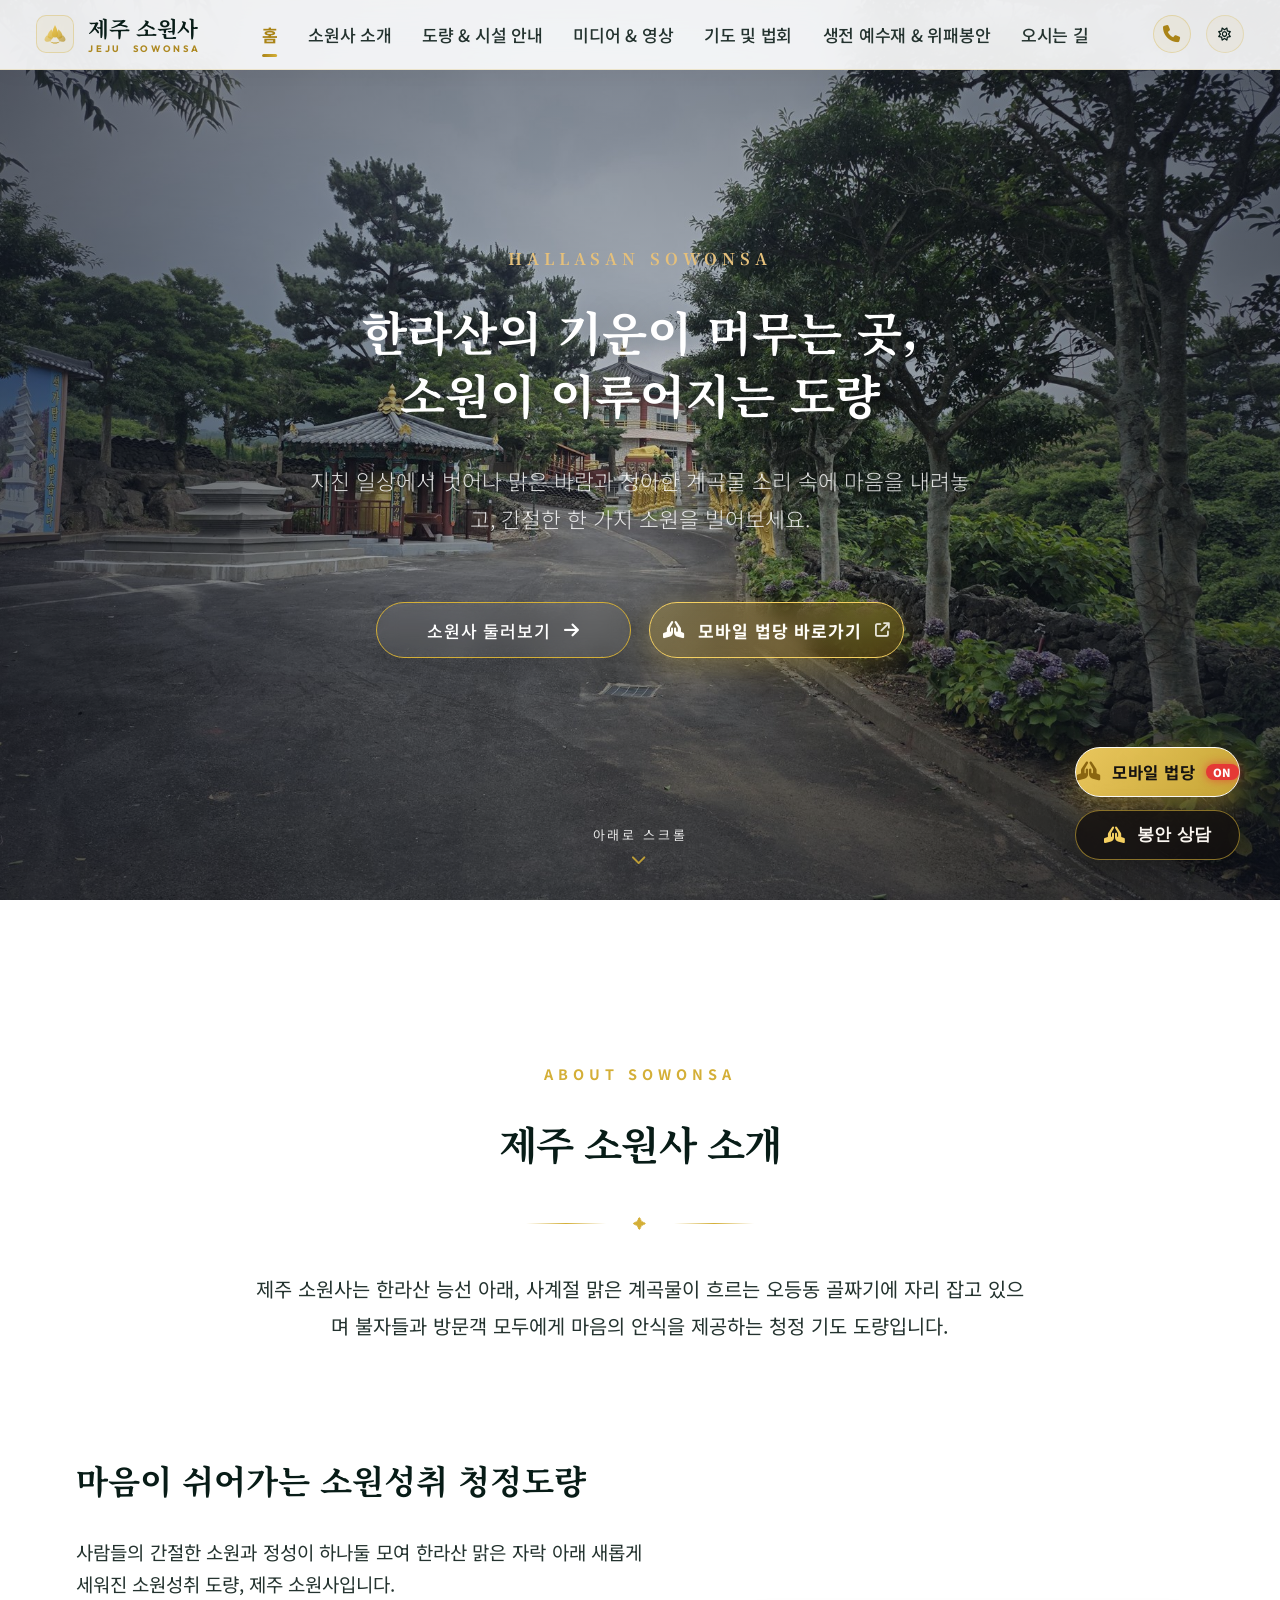
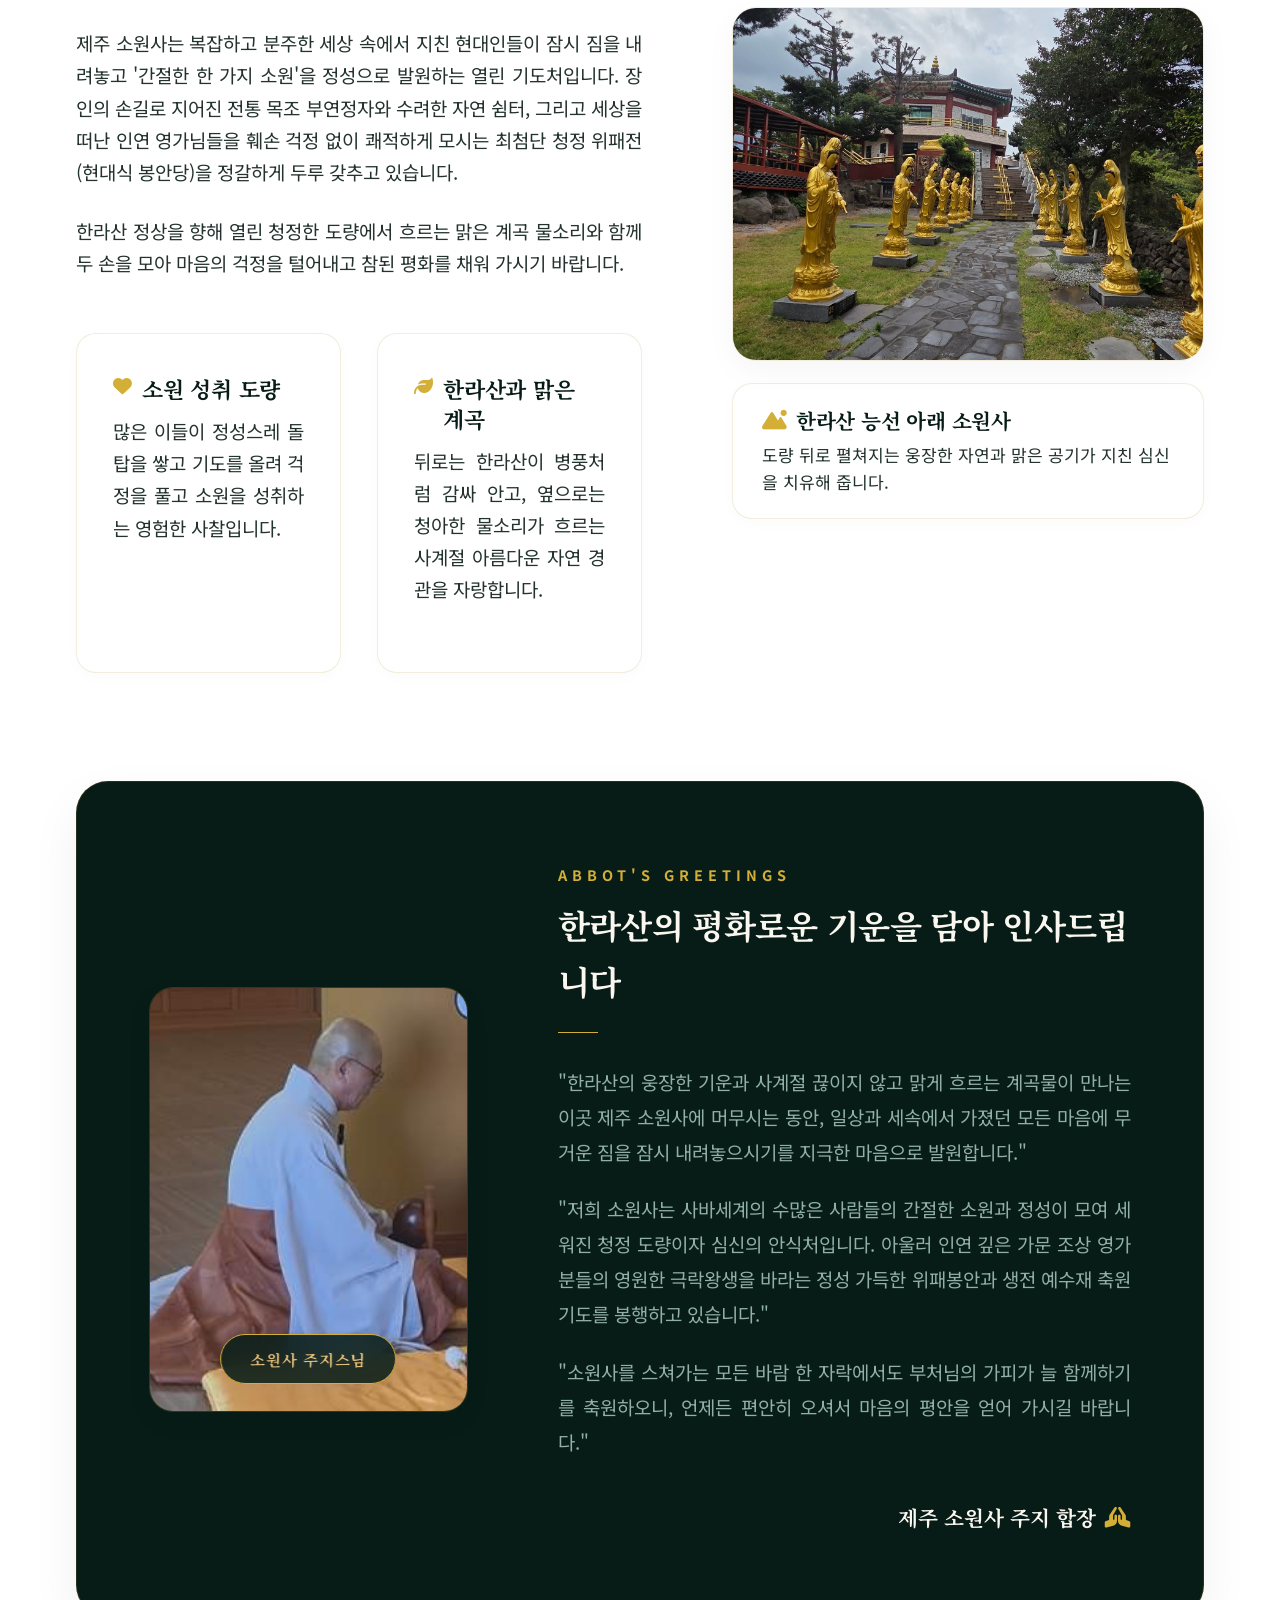
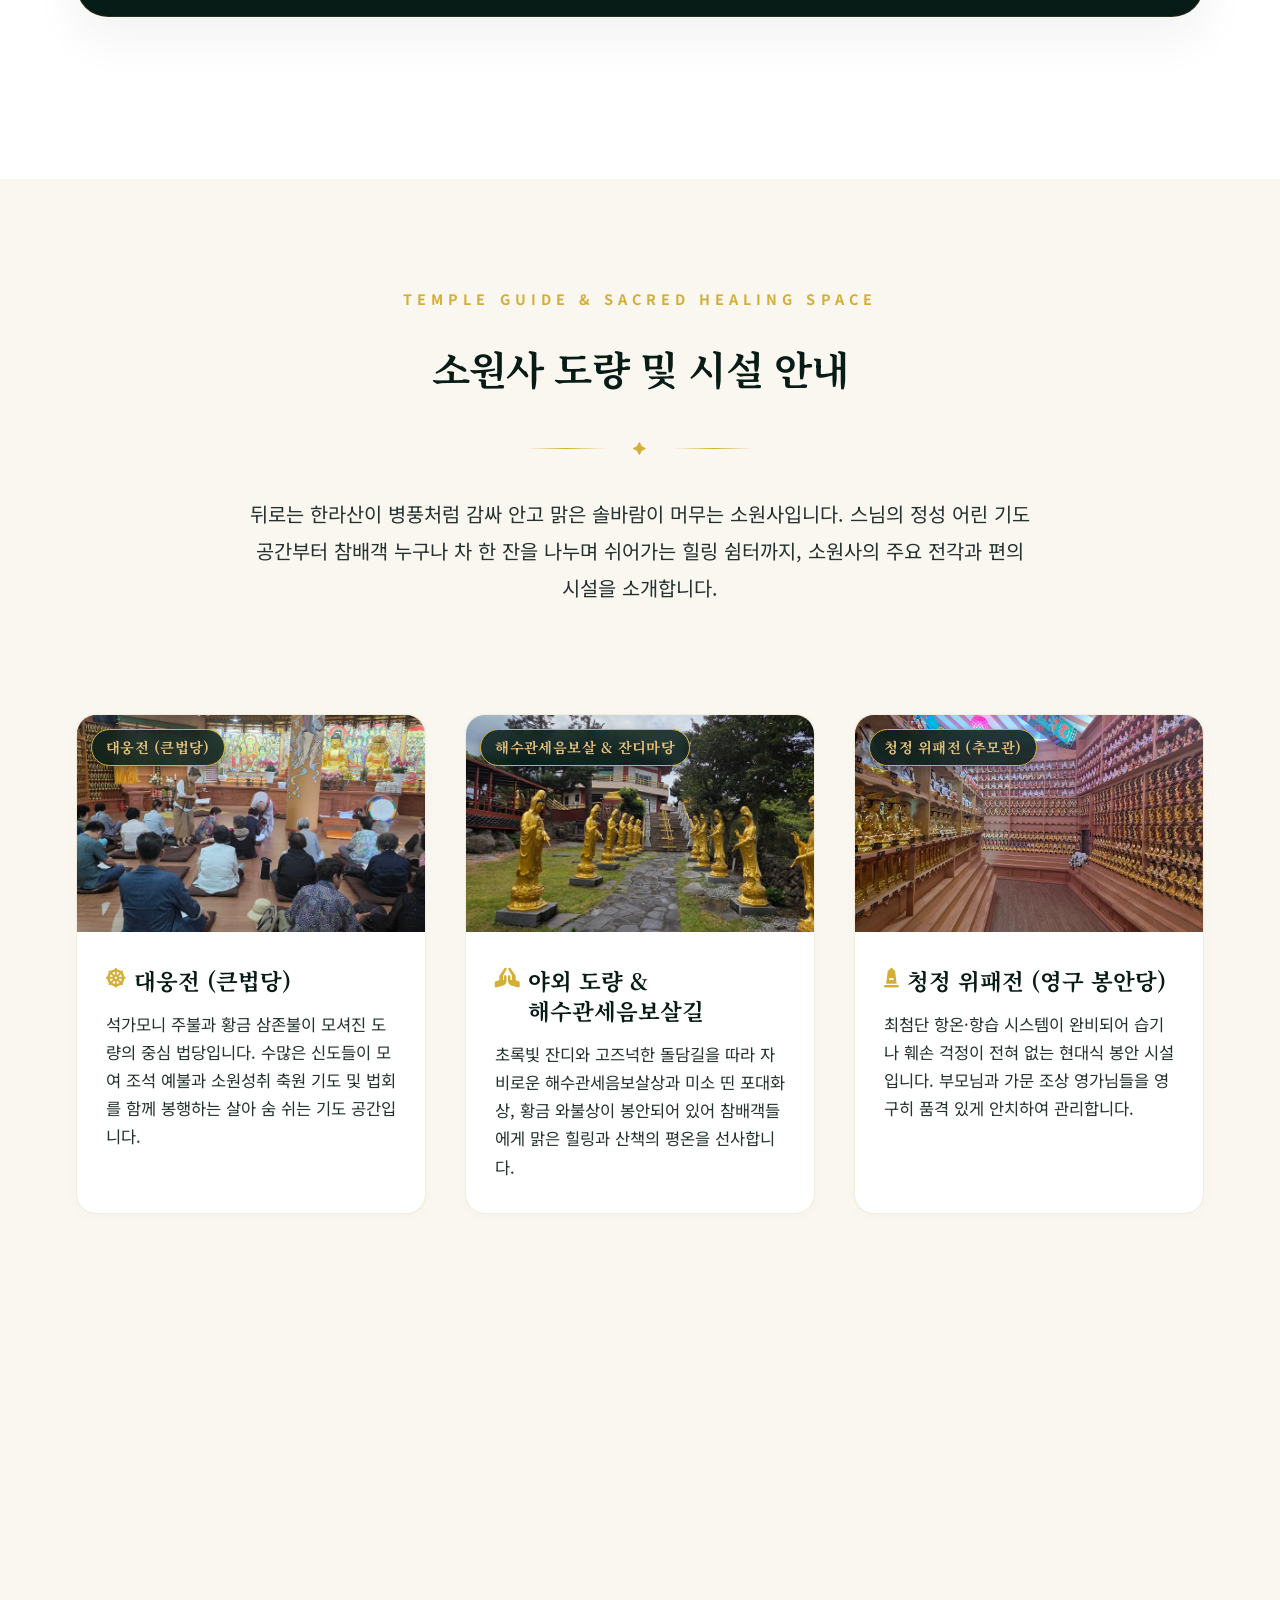
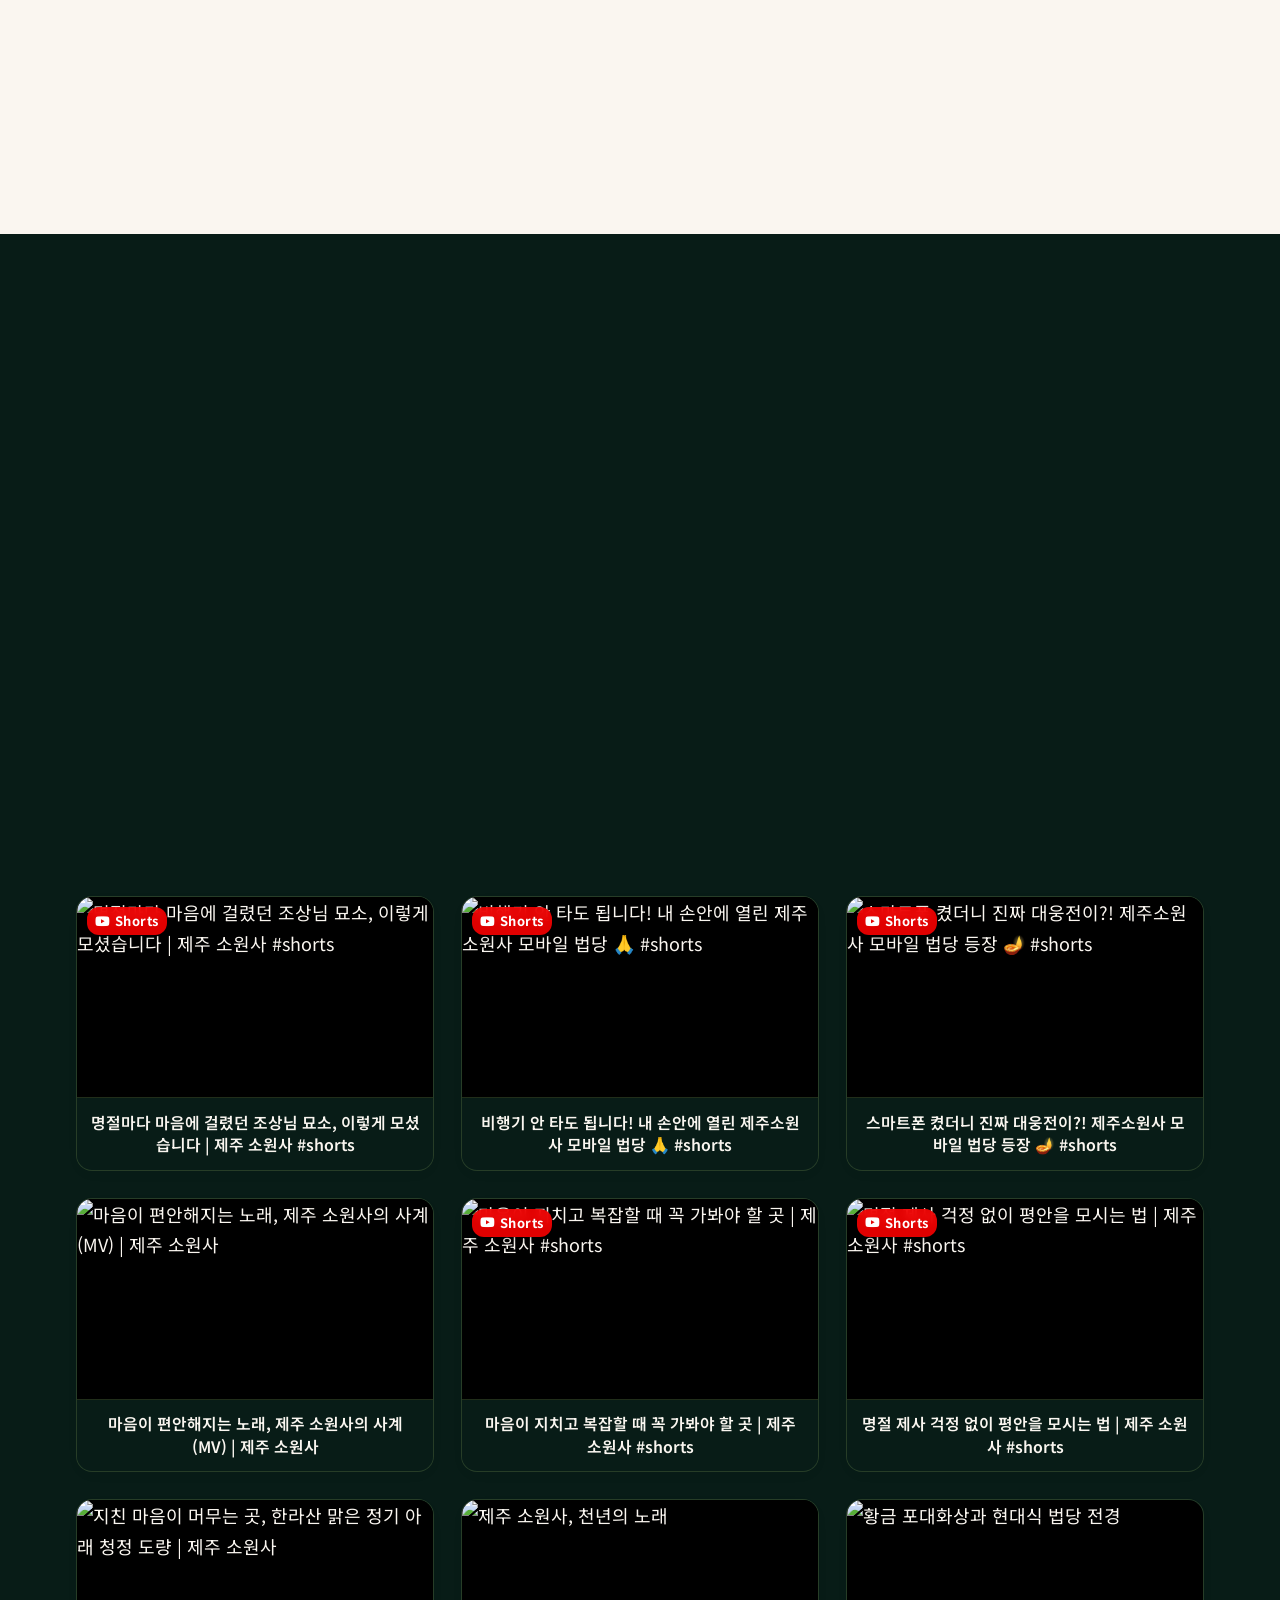
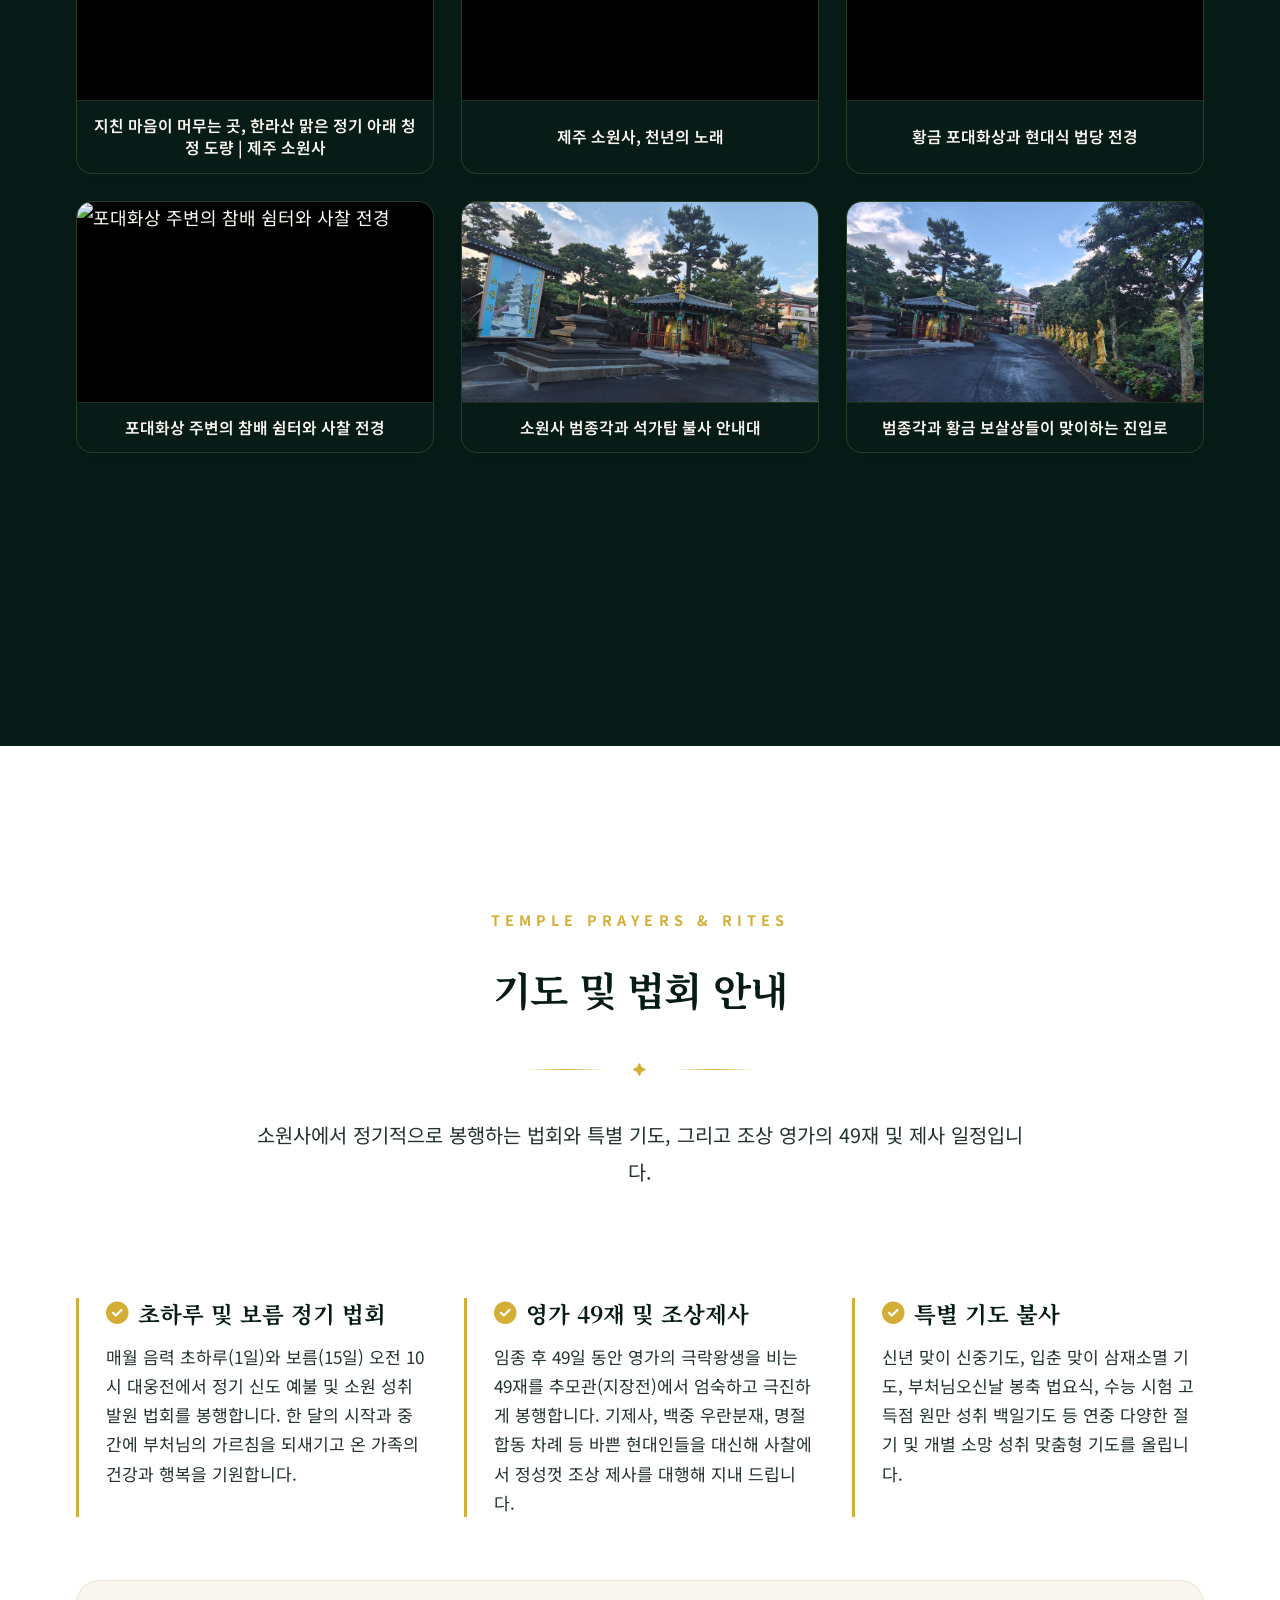
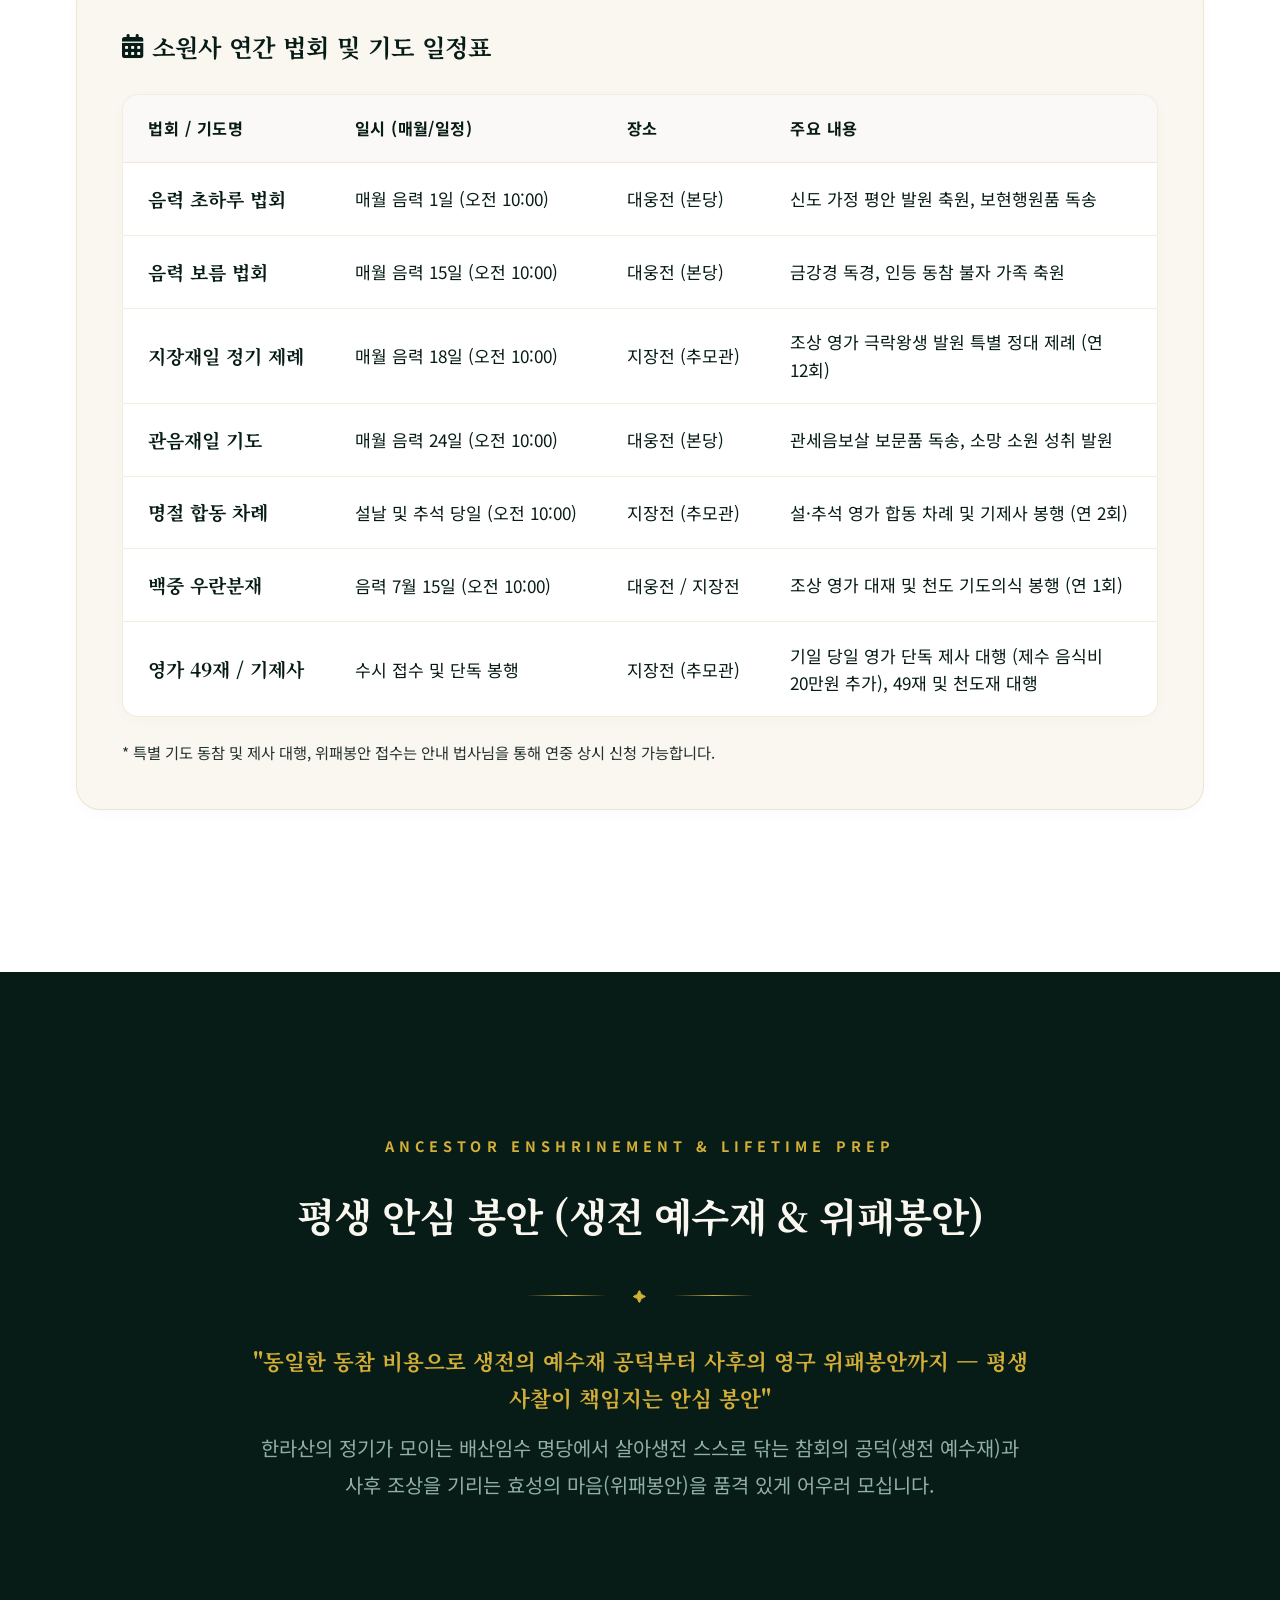
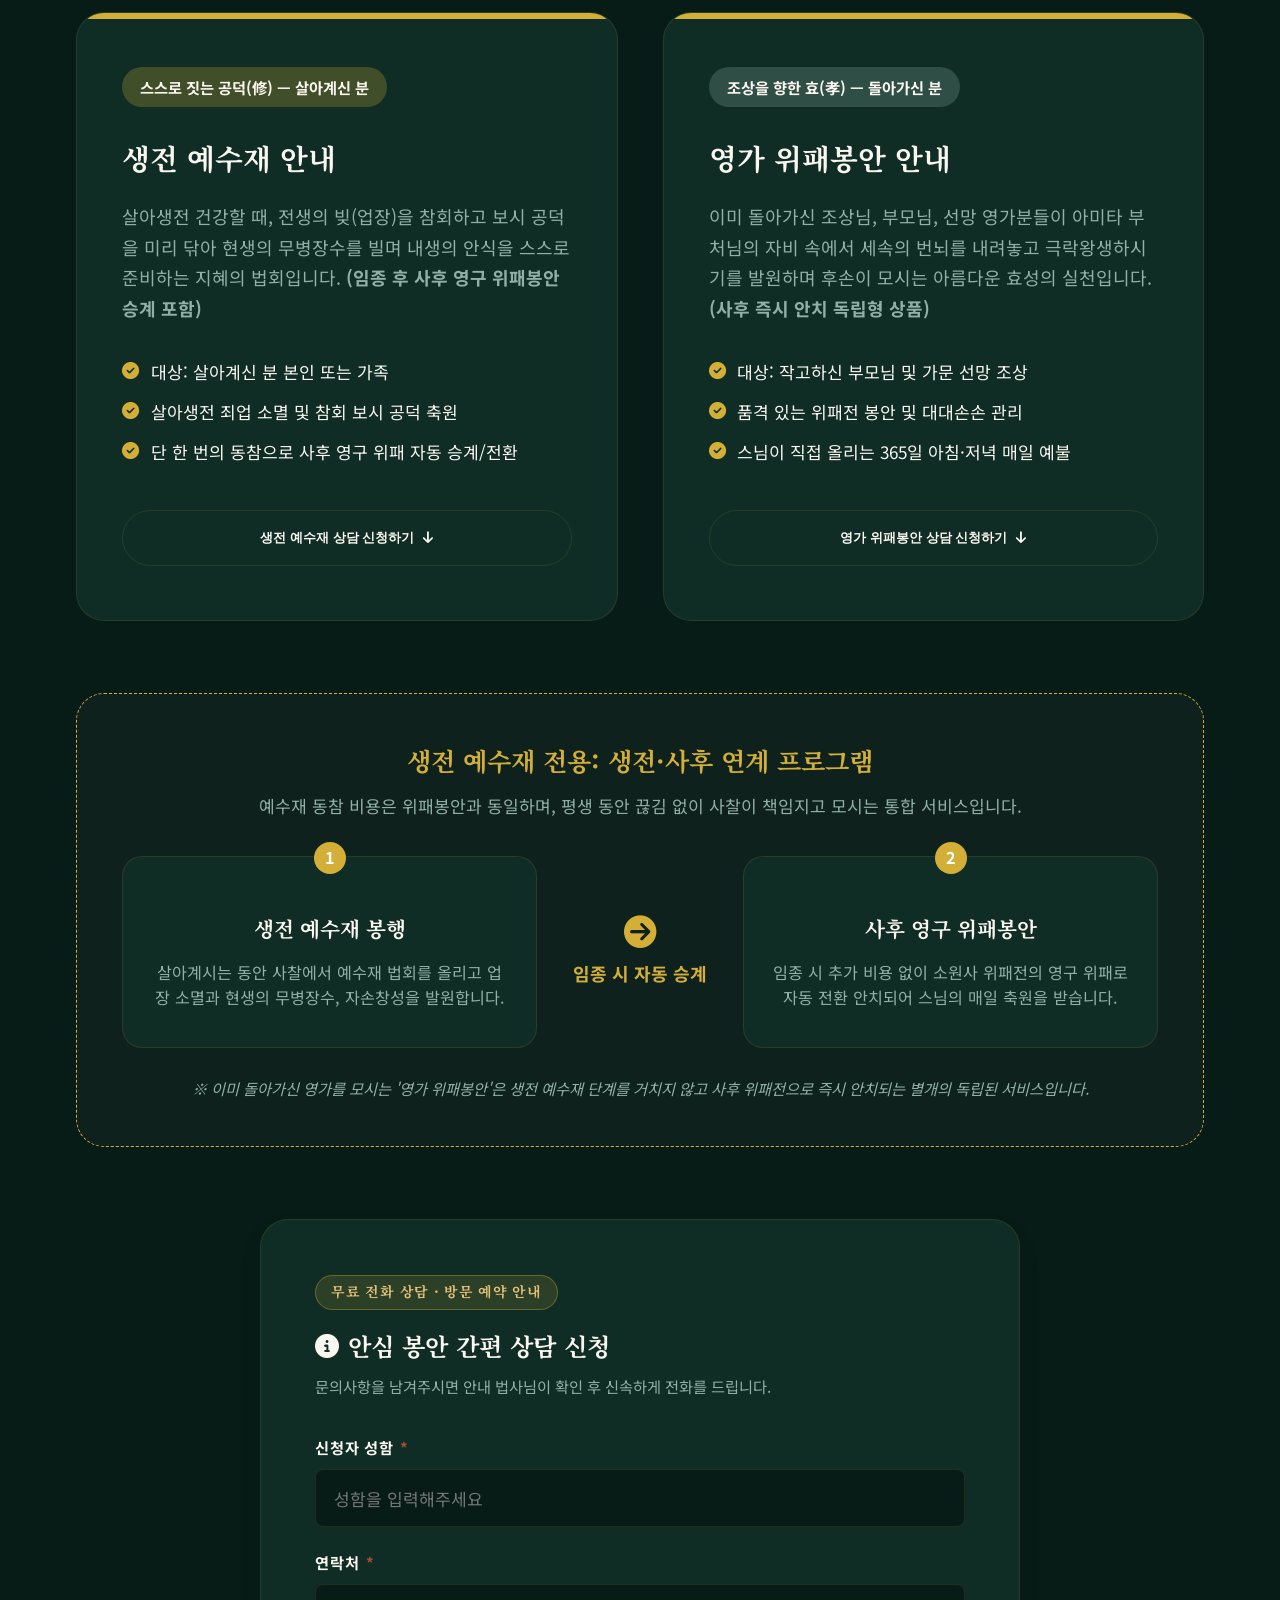
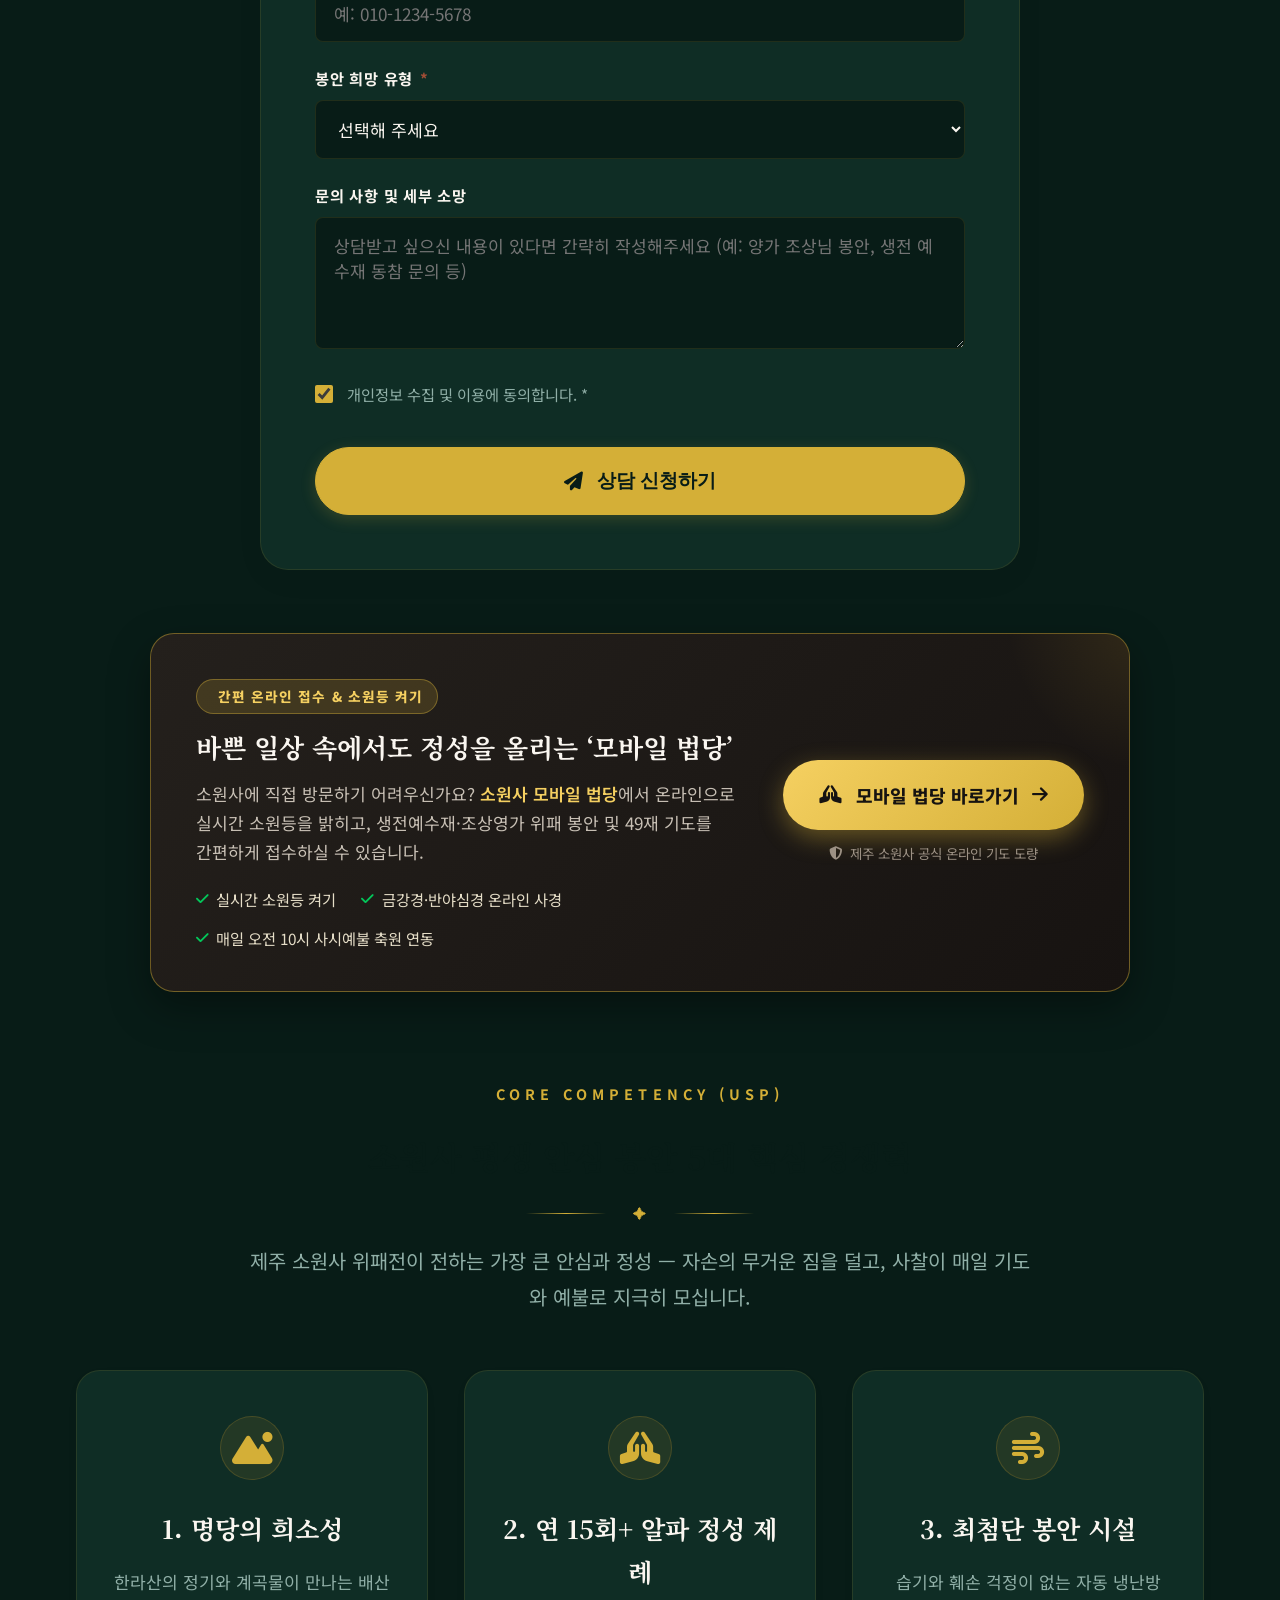
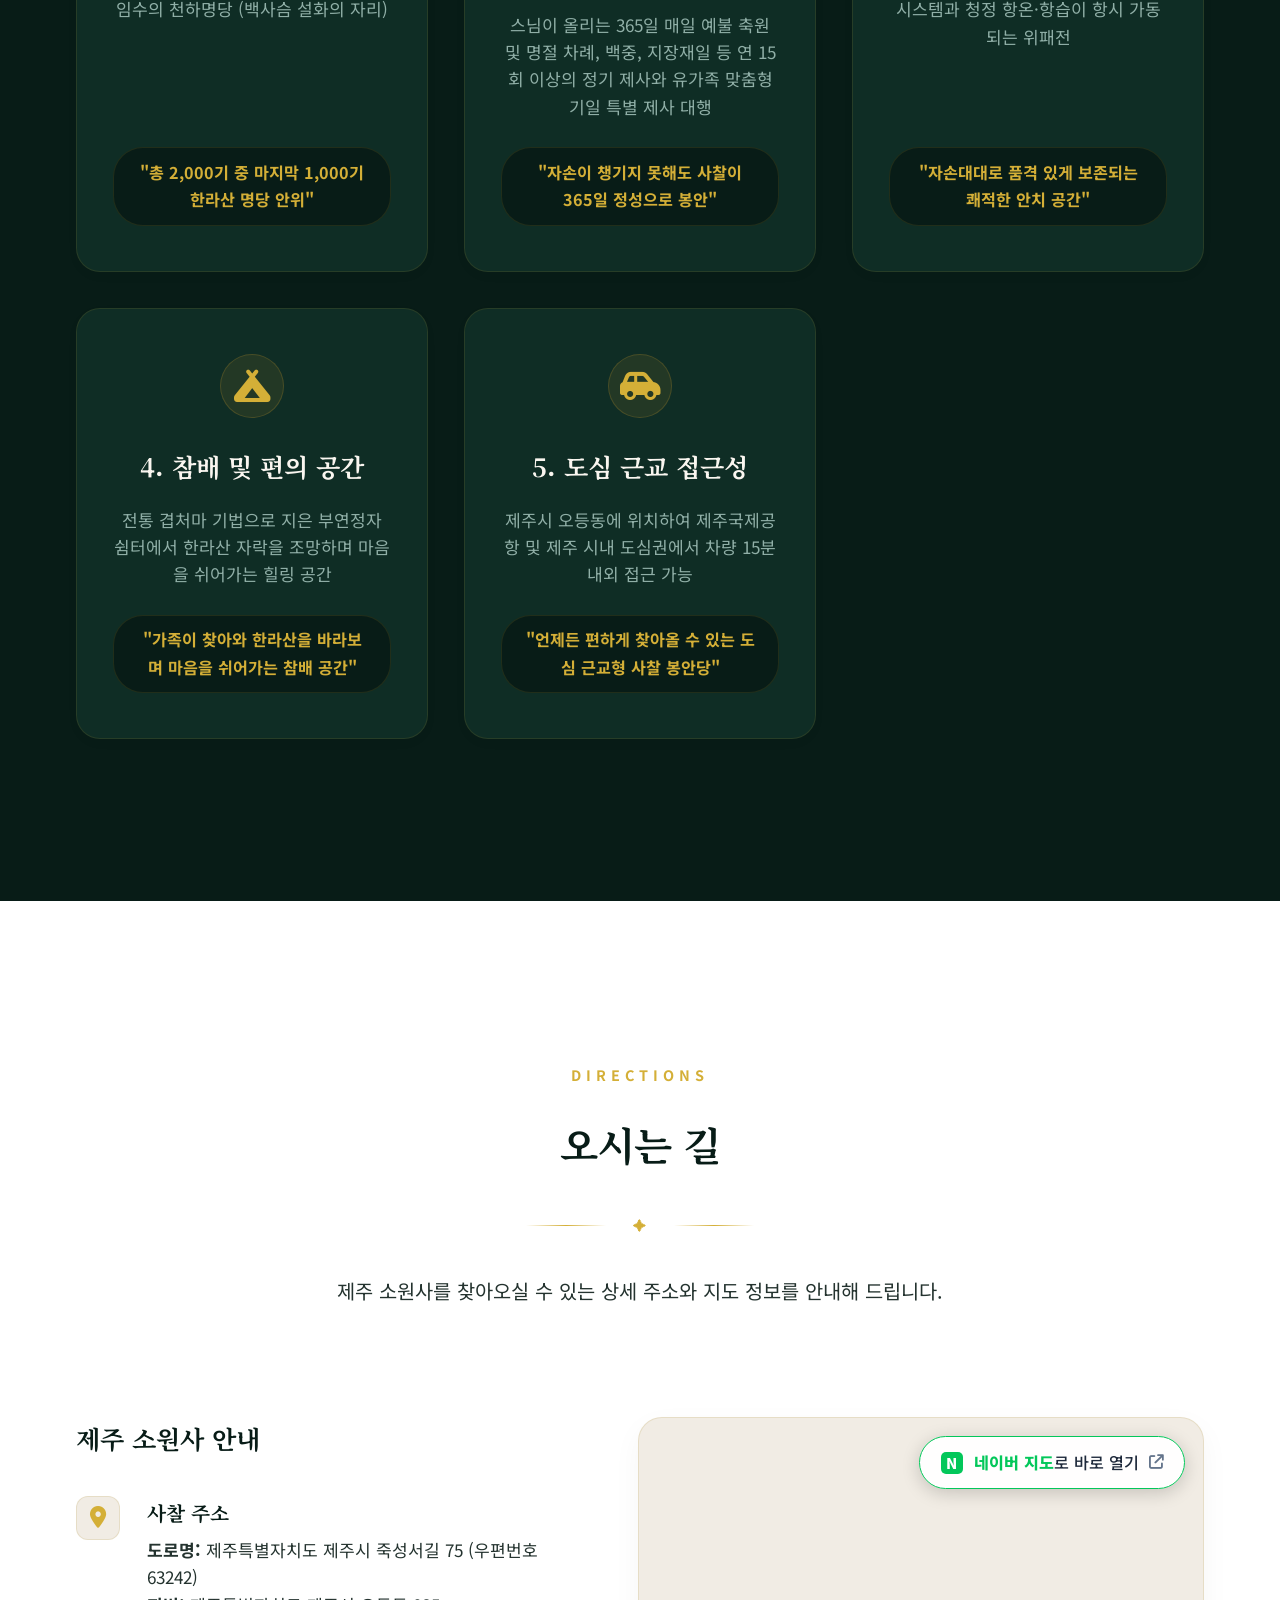
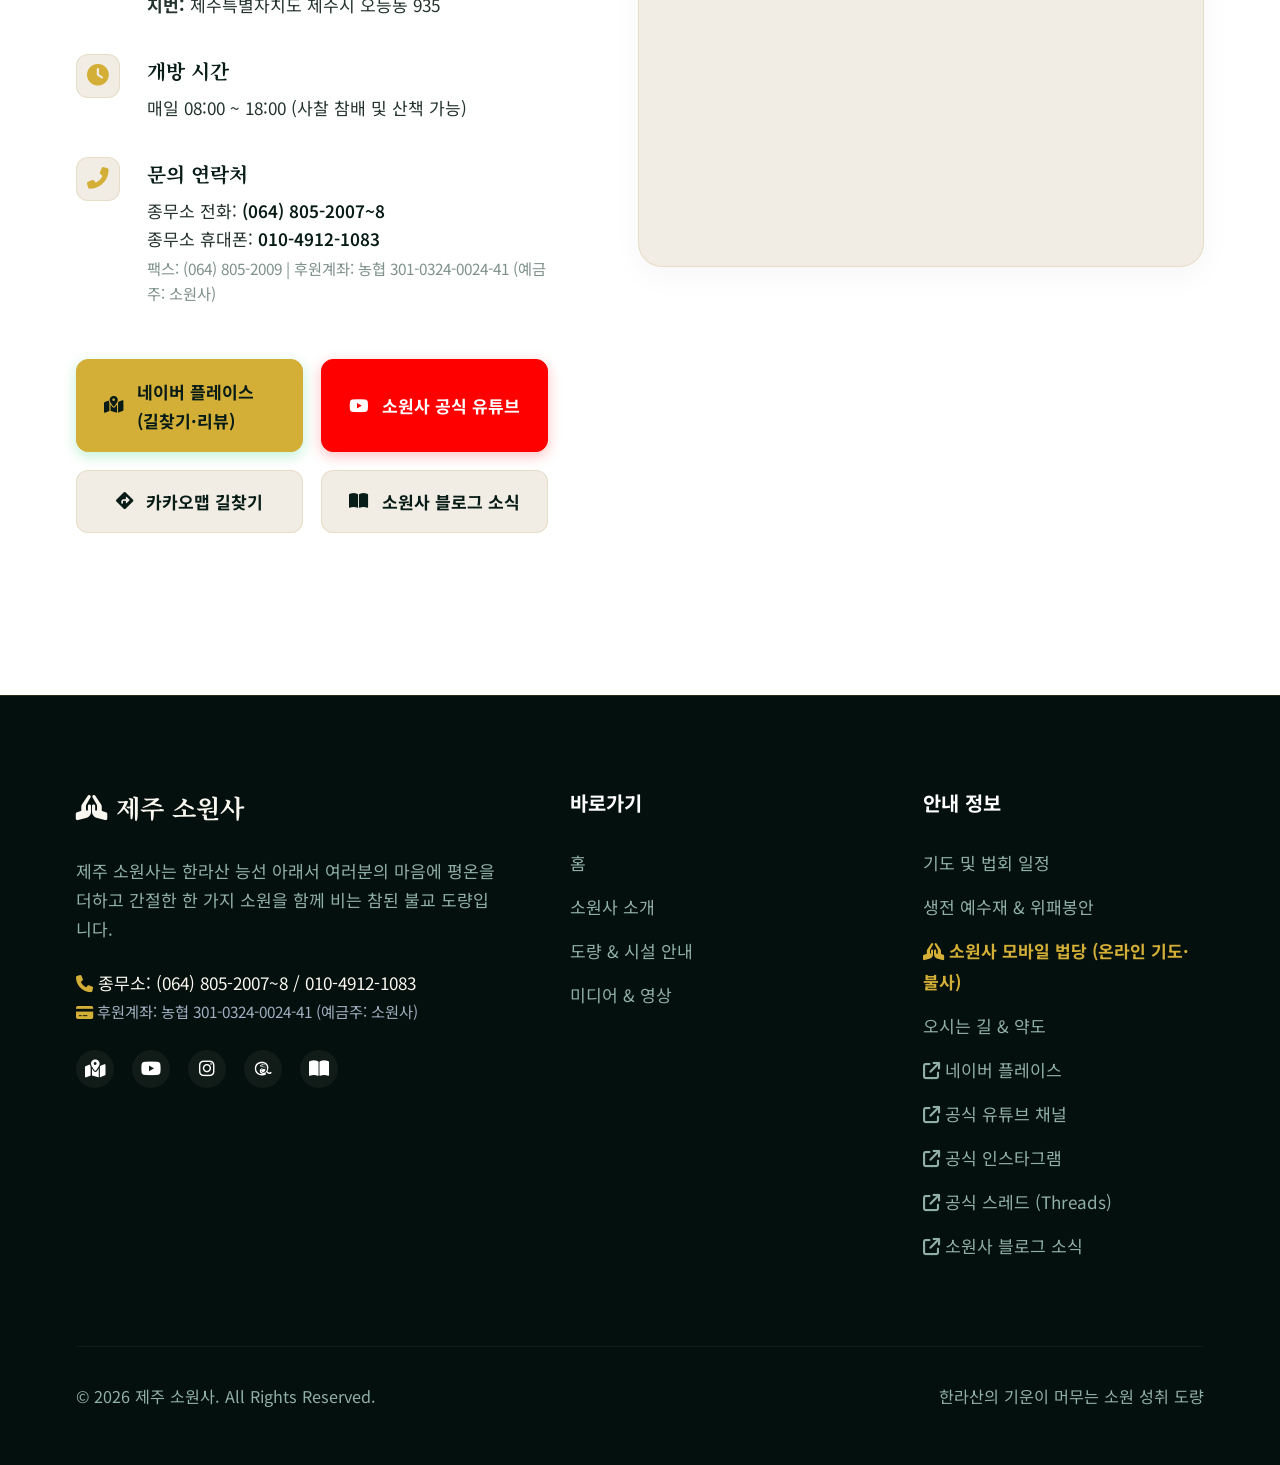
==== index.html @ 2e09a591 "Content: Place requested 3 shorts videos at the very front of the media gallery" ====
<!DOCTYPE html>
<html lang="ko" data-theme="light">
<head>
  <meta charset="UTF-8">
  <meta name="viewport" content="width=device-width, initial-scale=1.0">
  
  <!-- SEO Meta Tags -->
  <title>제주 소원사 공식홈페이지 | 한라산의 기운이 머무는 소원성취 도량</title>
  <meta name="description" content="제주특별자치도 제주시 오등동에 위치한 소원사입니다. 한라산의 기운이 머무는 아름다운 자연 속에서 한 가지 소원을 이루어 주는 영험한 기도 도량의 평온을 만나보세요.">
  <meta name="keywords" content="제주 소원사, 소원사, 제주 사찰, 제주 절, 오등동 소원사, 부연정자, 소원기도, 한라산 사찰, 제주도 절">
  <meta name="author" content="제주 소원사">
  
  <!-- Open Graph / Facebook -->
  <meta property="og:type" content="website">
  <meta property="og:url" content="https://naver.me/GTncELsO">
  <meta property="og:title" content="제주 소원사 공식홈페이지 | 한라산의 기운이 머무는 소원성취 도량">
  <meta property="og:description" content="한라산의 기운과 맑은 계곡이 만나는 곳, 제주 오등동 소원사에서 지친 마음을 쉬어가고 소원을 빌어보세요.">
  <meta property="og:image" content="https://sowonsa.vercel.app/images/og_thumbnail.jpg">

  <!-- Icons & Fonts -->
  <link rel="stylesheet" href="https://cdnjs.cloudflare.com/ajax/libs/font-awesome/6.5.1/css/all.min.css">
  <link rel="stylesheet" href="style.css?v=20261114_smooth_hero_v3">
</head>
<body>

  <!-- Header -->
  <header id="site-header">
    <div class="nav-container">
      <div class="logo">
        <a href="#home" class="brand-link" aria-label="제주 소원사 메인 홈으로 이동">
          <div class="logo-symbol">
            <svg class="lotus-svg" viewBox="0 0 40 40" fill="none" xmlns="http://www.w3.org/2000/svg" aria-hidden="true">
              <!-- Sacred Golden Lotus Emblem -->
              <path d="M20 5C20 5 15 14.5 15 21C15 23.8 17.2 26 20 26C22.8 26 25 23.8 25 21C25 14.5 20 5 20 5Z" fill="url(#goldLotusGrad)" opacity="0.95"/>
              <path d="M14 12C14 12 7.5 18.5 7.5 23C7.5 26.2 10.2 28 13.2 28C16.2 28 17.8 25.5 17.8 24C17.8 18.5 14 12 14 12Z" fill="url(#goldLotusGrad)" opacity="0.82"/>
              <path d="M26 12C26 12 32.5 18.5 32.5 23C32.5 26.2 29.8 28 26.8 28C23.8 28 22.2 25.5 22.2 24C22.2 18.5 26 12 26 12Z" fill="url(#goldLotusGrad)" opacity="0.82"/>
              <path d="M6.5 22.5C6.5 22.5 2.5 26 2.5 29C2.5 31.2 4.5 33 7.8 33C11.8 33 14.8 29.8 14.8 28C14.8 25.2 6.5 22.5 6.5 22.5Z" fill="url(#goldLotusGrad)" opacity="0.65"/>
              <path d="M33.5 22.5C33.5 22.5 37.5 26 37.5 29C37.5 31.2 35.5 33 32.2 33C28.2 33 25.2 29.8 25.2 28C25.2 25.2 33.5 22.5 33.5 22.5Z" fill="url(#goldLotusGrad)" opacity="0.65"/>
              <path d="M11.5 32C15.2 34.8 24.8 34.8 28.5 32C26.5 34.8 23.5 35.8 20 35.8C16.5 35.8 13.5 34.8 11.5 32Z" fill="url(#goldLotusGrad)"/>
              <defs>
                <linearGradient id="goldLotusGrad" x1="5" y1="5" x2="35" y2="35" gradientUnits="userSpaceOnUse">
                  <stop stop-color="#F5D061"/>
                  <stop offset="0.6" stop-color="#D4AF37"/>
                  <stop offset="1" stop-color="#AA8417"/>
                </linearGradient>
              </defs>
            </svg>
          </div>
          <div class="brand-text">
            <span class="brand-title serif">제주 소원사</span>
            <span class="brand-sub" aria-label="JEJU SOWONSA">
              <span>J</span><span>E</span><span>J</span><span>U</span>
              <span class="brand-sub-spacer"></span>
              <span>S</span><span>O</span><span>W</span><span>O</span><span>N</span><span>S</span><span>A</span>
            </span>
          </div>
        </a>
      </div>
      
      <nav class="nav-menu" id="nav-menu">
        <a href="#home" class="nav-link active">홈</a>
        <a href="#intro" class="nav-link">소원사 소개</a>
        <a href="#facilities" class="nav-link">도량 & 시설 안내</a>
        <a href="#media-gallery" class="nav-link">미디어 & 영상</a>
        <a href="#services" class="nav-link">기도 및 법회</a>
        <a href="#enshrines-yesujae" class="nav-link">생전 예수재 & 위패봉안</a>
        <a href="#location" class="nav-link">오시는 길</a>
        </nav>

      <div class="nav-actions">
        <a href="tel:064-805-2007" class="nav-phone-btn" title="종무소 전화 상담 (064-805-2007)" aria-label="종무소 전화 상담">
          <i class="fa-solid fa-phone"></i>
        </a>
        <button class="theme-toggle-btn" id="theme-toggle" aria-label="화면 테마 전환" title="화면 테마 전환">
          <i class="fa-regular fa-sun sun-icon"></i>
          <i class="fa-regular fa-moon moon-icon"></i>
        </button>
        <button class="mobile-menu-btn" id="mobile-menu-toggle" aria-label="메뉴 열기">
          <i class="fas fa-bars"></i>
        </button>
      </div>
    </div>
  </header>

  <!-- Hero Section -->
  <section class="hero" id="home">
    <div class="hero-slider" id="hero-slider"></div>
    <div class="hero-overlay"></div>
    <div class="hero-content">
      <span class="hero-badge serif">Hallasan Sowonsa</span>
      <h1 class="hero-title serif">한라산의 기운이 머무는 곳,<br>소원이 이루어지는 도량</h1>
      <p class="hero-desc">지친 일상에서 벗어나 맑은 바람과 청아한 계곡물 소리 속에 마음을 내려놓고, 간절한 한 가지 소원을 빌어보세요.</p>
      <div class="hero-cta-group">
        <a href="#intro" class="hero-cta">소원사 둘러보기 <i class="fas fa-arrow-right"></i></a>
        <a href="https://sowonpray.vercel.app/" target="_blank" rel="noopener noreferrer" class="hero-cta hero-cta-mobile-temple" title="온라인 소원등 켜기 · 사경 · 불사 신청 (새 창 열림)"><i class="fa-solid fa-hands-praying"></i> 모바일 법당 바로가기 <i class="fa-solid fa-arrow-up-right-from-square" style="font-size: 0.8rem; opacity: 0.85;"></i></a>
      </div>
    </div>
    <div class="scroll-indicator">
      <span>아래로 스크롤</span>
      <i class="fa-solid fa-chevron-down scroll-arrow"></i>
    </div>
  </section>

  <!-- Introduction Section -->
  <section class="intro section-light" id="intro">
    <div class="section-container">
      <div class="section-header reveal">
        <span class="section-subtitle">About Sowonsa</span>
        <h2 class="section-title serif">제주 소원사 소개</h2>
        <div class="divider">
          <div class="divider-line"></div>
          <div class="divider-leaf"><i class="fa-solid fa-dharmachakra"></i></div>
          <div class="divider-line"></div>
        </div>
        <p>제주 소원사는 한라산 능선 아래, 사계절 맑은 계곡물이 흐르는 오등동 골짜기에 자리 잡고 있으며 불자들과 방문객 모두에게 마음의 안식을 제공하는 청정 기도 도량입니다.</p>
      </div>

      <div class="intro-grid">
        <div class="intro-content reveal">
          <h3 class="serif">마음이 쉬어가는 소원성취 청정도량</h3>
          <p>
            사람들의 간절한 소원과 정성이 하나둘 모여 한라산 맑은 자락 아래 새롭게 세워진 소원성취 도량, 제주 소원사입니다.
          </p>
          <p>
            제주 소원사는 복잡하고 분주한 세상 속에서 지친 현대인들이 잠시 짐을 내려놓고 '간절한 한 가지 소원'을 정성으로 발원하는 열린 기도처입니다. 장인의 손길로 지어진 전통 목조 부연정자와 수려한 자연 쉼터, 그리고 세상을 떠난 인연 영가님들을 훼손 걱정 없이 쾌적하게 모시는 최첨단 청정 위패전(현대식 봉안당)을 정갈하게 두루 갖추고 있습니다.
          </p>
          <p>
            한라산 정상을 향해 열린 청정한 도량에서 흐르는 맑은 계곡 물소리와 함께 두 손을 모아 마음의 걱정을 털어내고 참된 평화를 채워 가시기 바랍니다.
          </p>
          
          <div class="intro-highlights">
            <div class="highlight-card">
              <div class="highlight-title-row">
                <span class="highlight-icon"><i class="fa-solid fa-heart"></i></span>
                <h4 class="highlight-title serif">소원 성취 도량</h4>
              </div>
              <p class="highlight-desc">많은 이들이 정성스레 돌탑을 쌓고 기도를 올려 걱정을 풀고 소원을 성취하는 영험한 사찰입니다.</p>
            </div>
            <div class="highlight-card">
              <div class="highlight-title-row">
                <span class="highlight-icon"><i class="fa-solid fa-leaf"></i></span>
                <h4 class="highlight-title serif">한라산과 맑은 계곡</h4>
              </div>
              <p class="highlight-desc">뒤로는 한라산이 병풍처럼 감싸 안고, 옆으로는 청아한 물소리가 흐르는 사계절 아름다운 자연 경관을 자랑합니다.</p>
            </div>
          </div>
        </div>

        <div class="intro-image-wrapper reveal">
          <div class="intro-image-container">
            <img src="./images/sowonsa_golden_buddha_path.jpg" alt="소원사 해수관세음보살길과 도량 전경" class="intro-image">
          </div>
          <div class="intro-image-caption">
            <h4 class="intro-caption-title serif"><i class="fa-solid fa-mountain-sun"></i> 한라산 능선 아래 소원사</h4>
            <p class="intro-caption-text">도량 뒤로 펼쳐지는 웅장한 자연과 맑은 공기가 지친 심신을 치유해 줍니다.</p>
          </div>
        </div>
      </div>

      <!-- Abbot's Greeting (주지스님 인사말) -->
      <div class="abbot-greeting reveal">
        <div class="abbot-grid">
          <div class="abbot-photo-container">
            <img src="./images/sowonsa_abbot_prayer.jpg" alt="소원사 주지스님 기도 정진 모습" class="abbot-photo">
            <div class="abbot-badge serif">소원사 주지스님</div>
          </div>
          <div class="abbot-content">
            <span class="section-subtitle abbot-subtitle">Abbot's Greetings</span>
            <h3 class="serif abbot-title">한라산의 평화로운 기운을 담아 인사드립니다</h3>
            <div class="abbot-divider"></div>
            <p>
              "한라산의 웅장한 기운과 사계절 끊이지 않고 맑게 흐르는 계곡물이 만나는 이곳 제주 소원사에 머무시는 동안, 일상과 세속에서 가졌던 모든 마음에 무거운 짐을 잠시 내려놓으시기를 지극한 마음으로 발원합니다."
            </p>
            <p>
              "저희 소원사는 사바세계의 수많은 사람들의 간절한 소원과 정성이 모여 세워진 청정 도량이자 심신의 안식처입니다. 아울러 인연 깊은 가문 조상 영가분들의 영원한 극락왕생을 바라는 정성 가득한 위패봉안과 생전 예수재 축원 기도를 봉행하고 있습니다."
            </p>
            <p>
              "소원사를 스쳐가는 모든 바람 한 자락에서도 부처님의 가피가 늘 함께하기를 축원하오니, 언제든 편안히 오셔서 마음의 평안을 얻어 가시길 바랍니다."
            </p>
            <div class="abbot-signature serif">
              제주 소원사 주지 합장 <i class="fa-solid fa-hands-praying"></i>
            </div>
          </div>
        </div>
      </div>
    </div>
  </section>

  <!-- 1. Temple Facilities Section (도량 및 주요 시설 안내) -->
  <section class="facilities-section section-light" id="facilities">
    <div class="section-container">
      <div class="section-header reveal">
        <span class="section-subtitle">Temple Guide & Sacred Healing Space</span>
        <h2 class="section-title serif">소원사 도량 및 시설 안내</h2>
        <div class="divider">
          <div class="divider-line"></div>
          <div class="divider-leaf"><i class="fa-solid fa-kaaba"></i></div>
          <div class="divider-line"></div>
        </div>
        <p>뒤로는 한라산이 병풍처럼 감싸 안고 맑은 솔바람이 머무는 소원사입니다. 스님의 정성 어린 기도 공간부터 참배객 누구나 차 한 잔을 나누며 쉬어가는 힐링 쉼터까지, 소원사의 주요 전각과 편의 시설을 소개합니다.</p>
      </div>

      <div class="facilities-grid">
        <!-- 시설 1: 대웅전 (큰법당) -->
        <div class="facility-card reveal">
          <div class="facility-img-wrap">
            <img src="./images/sowonsa_real_daewoongjeon.jpg" alt="소원사 대웅전 큰법당 신도 법회 및 기도 정진 전경">
            <span class="facility-badge serif">대웅전 (큰법당)</span>
          </div>
          <div class="facility-info">
            <h4 class="serif"><i class="fa-solid fa-dharmachakra"></i> 대웅전 (큰법당)</h4>
            <p>석가모니 주불과 황금 삼존불이 모셔진 도량의 중심 법당입니다. 수많은 신도들이 모여 조석 예불과 소원성취 축원 기도 및 법회를 함께 봉행하는 살아 숨 쉬는 기도 공간입니다.</p>
          </div>
        </div>

        <!-- 시설 2: 야외 도량 & 해수관세음보살길 -->
        <div class="facility-card reveal">
          <div class="facility-img-wrap">
            <img src="./images/sowonsa_golden_buddha_path.jpg" alt="소원사 해수관세음보살길과 전경">
            <span class="facility-badge serif">해수관세음보살 & 잔디마당</span>
          </div>
          <div class="facility-info">
            <h4 class="serif"><i class="fa-solid fa-hands-praying"></i> 야외 도량 & 해수관세음보살길</h4>
            <p>초록빛 잔디와 고즈넉한 돌담길을 따라 자비로운 해수관세음보살상과 미소 띤 포대화상, 황금 와불상이 봉안되어 있어 참배객들에게 맑은 힐링과 산책의 평온을 선사합니다.</p>
          </div>
        </div>

        <!-- 시설 3: 청정 위패전 (추모관) -->
        <div class="facility-card reveal">
          <div class="facility-img-wrap">
            <img src="./images/sowonsa_real_wipae_hall.jpg" alt="소원사 청정 위패전 실제 봉안 전경">
            <span class="facility-badge serif">청정 위패전 (추모관)</span>
          </div>
          <div class="facility-info">
            <h4 class="serif"><i class="fa-solid fa-monument"></i> 청정 위패전 (영구 봉안당)</h4>
            <p>최첨단 항온·항습 시스템이 완비되어 습기나 훼손 걱정이 전혀 없는 현대식 봉안 시설입니다. 부모님과 가문 조상 영가님들을 영구히 품격 있게 안치하여 관리합니다.</p>
          </div>
        </div>

        <!-- 시설 4: 종무소 및 다실 (상담 쉼터) -->
        <div class="facility-card reveal">
          <div class="facility-img-wrap">
            <img src="./images/sowonsa_real_outdoor_shelter.jpg" alt="소원사 야외 솔바람 쉼터 및 참배객 차담 공간">
            <span class="facility-badge serif">솔바람 야외 쉼터</span>
          </div>
          <div class="facility-info">
            <h4 class="serif"><i class="fa-solid fa-mug-hot"></i> 솔바람 야외 쉼터 & 다담 공간</h4>
            <p>초록빛 인조잔디와 시원한 차양막 아래서 소나무 바람을 맞으며 편안하게 차를 마시고 담소를 나눌 수 있는 참배객 전용 야외 힐링 쉼터입니다.</p>
          </div>
        </div>

        <!-- 시설 5: 공양간 (사찰 식당) & 대형 세미나실 -->
        <div class="facility-card reveal">
          <div class="facility-img-wrap">
            <img src="./images/sowonsa_real_gongyanggan.jpg" alt="소원사 정갈한 대형 공양간 및 신도 모임 공간">
            <span class="facility-badge serif">청정 공양간 (식당)</span>
          </div>
          <div class="facility-info">
            <h4 class="serif"><i class="fa-solid fa-bowl-rice"></i> 청정 공양간 & 신도 모임관</h4>
            <p>사찰을 찾아오신 불자님들과 방문객들이 정갈한 사찰 공양을 함께 나누고, 법회 후 따뜻한 소통과 친교를 나눌 수 있는 넓고 쾌적한 현대식 공양 공간입니다.</p>
          </div>
        </div>

        <!-- 시설 6: 범종각 & 일주문 -->
        <div class="facility-card reveal">
          <div class="facility-img-wrap">
            <img src="./images/260820-03.jpg" alt="소원사 범종각 전경">
            <span class="facility-badge serif">범종각 & 일주문</span>
          </div>
          <div class="facility-info">
            <h4 class="serif"><i class="fa-solid fa-bell"></i> 소원사 범종각 & 일주문</h4>
            <p>사찰의 입구에서 장엄함을 더하는 황금빛 범종각입니다. 은은하게 울려 퍼지는 맑은 종소리가 사바세계의 모든 고통을 씻어내고 온 누리에 부처님의 자비를 전합니다.</p>
          </div>
        </div>
      </div>
    </div>
  </section>

  <!-- 2. Media & Video Section (유튜브 쇼츠, MV, 영상) -->
  <section class="gallery-section section-dark" id="media-gallery">
    <div class="section-container">
      <div class="section-header reveal">
        <span class="section-subtitle">Media & Video Showcase</span>
        <h2 class="section-title serif">소원사 미디어 & 영상</h2>
        <div class="divider">
          <div class="divider-line"></div>
          <div class="divider-leaf"><i class="fa-solid fa-play"></i></div>
          <div class="divider-line"></div>
        </div>
        <p>유튜브 쇼츠, 힐링 뮤직비디오, 그리고 청정 도량의 평온한 기운을 담은 생생한 영상과 사찰 소식을 만나보세요.</p>
      </div>

      <div class="gallery-filters reveal">
        <button class="filter-btn active" data-filter="all">전체보기</button>
        <button class="filter-btn" data-filter="video">유튜브 영상 & 쇼츠</button>
        <button class="filter-btn" data-filter="scenery">사찰 기록 사진</button>
      </div>

      <div class="gallery-grid" id="gallery-grid">
        <!-- Rendered dynamically by app.js -->
      </div>

      <div class="gallery-loadmore reveal">
        <button class="loadmore-btn" id="load-more-btn">자료 더 보기 <i class="fas fa-plus"></i></button>
      </div>
    </div>
  </section>

  <!-- Services & Prayers Section (기도 및 법회) -->
  <section class="services section-light" id="services">
    <div class="section-container">
      <div class="section-header reveal">
        <span class="section-subtitle">Temple Prayers & Rites</span>
        <h2 class="section-title serif">기도 및 법회 안내</h2>
        <div class="divider">
          <div class="divider-line"></div>
          <div class="divider-leaf"><i class="fa-solid fa-spa"></i></div>
          <div class="divider-line"></div>
        </div>
        <p>소원사에서 정기적으로 봉행하는 법회와 특별 기도, 그리고 조상 영가의 49재 및 제사 일정입니다.</p>
      </div>

      <div class="services-grid">
        <div class="services-info reveal">
          <div class="service-item-detail">
            <h4 class="serif"><i class="fa-solid fa-circle-check"></i> 초하루 및 보름 정기 법회</h4>
            <p>매월 음력 초하루(1일)와 보름(15일) 오전 10시 대웅전에서 정기 신도 예불 및 소원 성취 발원 법회를 봉행합니다. 한 달의 시작과 중간에 부처님의 가르침을 되새기고 온 가족의 건강과 행복을 기원합니다.</p>
          </div>

          <div class="service-item-detail">
            <h4 class="serif"><i class="fa-solid fa-circle-check"></i> 영가 49재 및 조상제사</h4>
            <p>임종 후 49일 동안 영가의 극락왕생을 비는 49재를 추모관(지장전)에서 엄숙하고 극진하게 봉행합니다. 기제사, 백중 우란분재, 명절 합동 차례 등 바쁜 현대인들을 대신해 사찰에서 정성껏 조상 제사를 대행해 지내 드립니다.</p>
          </div>

          <div class="service-item-detail">
            <h4 class="serif"><i class="fa-solid fa-circle-check"></i> 특별 기도 불사</h4>
            <p>신년 맞이 신중기도, 입춘 맞이 삼재소멸 기도, 부처님오신날 봉축 법요식, 수능 시험 고득점 원만 성취 백일기도 등 연중 다양한 절기 및 개별 소망 성취 맞춤형 기도를 올립니다.</p>
          </div>
        </div>

        <div class="calendar-container reveal">
          <h4 class="serif calendar-title"><i class="fa-solid fa-calendar-days"></i> 소원사 연간 법회 및 기도 일정표</h4>
          <div class="calendar-table-wrapper">
            <table class="calendar-table">
              <thead>
                <tr>
                  <th>법회 / 기도명</th>
                  <th>일시 (매월/일정)</th>
                  <th>장소</th>
                  <th>주요 내용</th>
                </tr>
              </thead>
              <tbody>
                <tr>
                  <td data-label="법회 / 기도명"><strong>음력 초하루 법회</strong></td>
                  <td data-label="일시">매월 음력 1일 (오전 10:00)</td>
                  <td data-label="장소">대웅전 (본당)</td>
                  <td data-label="주요 내용">신도 가정 평안 발원 축원, 보현행원품 독송</td>
                </tr>
                <tr>
                  <td data-label="법회 / 기도명"><strong>음력 보름 법회</strong></td>
                  <td data-label="일시">매월 음력 15일 (오전 10:00)</td>
                  <td data-label="장소">대웅전 (본당)</td>
                  <td data-label="주요 내용">금강경 독경, 인등 동참 불자 가족 축원</td>
                </tr>
                <tr>
                  <td data-label="법회 / 기도명"><strong>지장재일 정기 제례</strong></td>
                  <td data-label="일시">매월 음력 18일 (오전 10:00)</td>
                  <td data-label="장소">지장전 (추모관)</td>
                  <td data-label="주요 내용">조상 영가 극락왕생 발원 특별 정대 제례 (연 12회)</td>
                </tr>
                <tr>
                  <td data-label="법회 / 기도명"><strong>관음재일 기도</strong></td>
                  <td data-label="일시">매월 음력 24일 (오전 10:00)</td>
                  <td data-label="장소">대웅전 (본당)</td>
                  <td data-label="주요 내용">관세음보살 보문품 독송, 소망 소원 성취 발원</td>
                </tr>
                <tr>
                  <td data-label="법회 / 기도명"><strong>명절 합동 차례</strong></td>
                  <td data-label="일시">설날 및 추석 당일 (오전 10:00)</td>
                  <td data-label="장소">지장전 (추모관)</td>
                  <td data-label="주요 내용">설·추석 영가 합동 차례 및 기제사 봉행 (연 2회)</td>
                </tr>
                <tr>
                  <td data-label="법회 / 기도명"><strong>백중 우란분재</strong></td>
                  <td data-label="일시">음력 7월 15일 (오전 10:00)</td>
                  <td data-label="장소">대웅전 / 지장전</td>
                  <td data-label="주요 내용">조상 영가 대재 및 천도 기도의식 봉행 (연 1회)</td>
                </tr>
                <tr>
                  <td data-label="법회 / 기도명"><strong>영가 49재 / 기제사</strong></td>
                  <td data-label="일시">수시 접수 및 단독 봉행</td>
                  <td data-label="장소">지장전 (추모관)</td>
                  <td data-label="주요 내용">기일 당일 영가 단독 제사 대행 (제수 음식비 20만원 추가), 49재 및 천도재 대행</td>
                </tr>
              </tbody>
            </table>
          </div>
          <p class="calendar-notice">* 특별 기도 동참 및 제사 대행, 위패봉안 접수는 안내 법사님을 통해 연중 상시 신청 가능합니다.</p>
        </div>
      </div>
    </div>
  </section>

  <!-- Enshrinement Guide Section (위패봉안 및 생전 예수재 안내) -->
  <section class="enshrines section-dark" id="enshrines-yesujae">
    <div class="section-container">
      <div class="section-header reveal">
        <span class="section-subtitle">Ancestor Enshrinement & Lifetime Prep</span>
        <h2 class="section-title serif">평생 안심 봉안 (생전 예수재 & 위패봉안)</h2>
        <div class="divider">
          <div class="divider-line"></div>
          <div class="divider-leaf"><i class="fa-solid fa-spa"></i></div>
          <div class="divider-line"></div>
        </div>
        <h4 class="serif section-lead-copy" style="font-size: 1.2rem; color: var(--color-secondary); margin-bottom: 0.75rem; font-weight: 700;">
          "동일한 동참 비용으로 생전의 예수재 공덕부터 사후의 영구 위패봉안까지 — 평생 사찰이 책임지는 안심 봉안"
        </h4>
        <p style="max-width: 800px; margin: 0 auto;">한라산의 정기가 모이는 배산임수 명당에서 살아생전 스스로 닦는 참회의 공덕(생전 예수재)과 사후 조상을 기리는 효성의 마음(위패봉안)을 품격 있게 어우러 모십니다.</p>
      </div>

      <!-- 이원화 비교 카드 영역 -->
      <div class="compare-intro-grid reveal">
        <!-- 생전 예수재 카드 -->
        <div class="compare-card type-self">
          <div>
            <span class="compare-badge self">스스로 짓는 공덕(修) — 살아계신 분</span>
            <h3 class="serif compare-card-title">생전 예수재 안내</h3>
            <p class="compare-card-desc">살아생전 건강할 때, 전생의 빚(업장)을 참회하고 보시 공덕을 미리 닦아 현생의 무병장수를 빌며 내생의 안식을 스스로 준비하는 지혜의 법회입니다. <strong>(임종 후 사후 영구 위패봉안 승계 포함)</strong></p>
            <ul class="compare-card-features">
              <li><i class="fa-solid fa-circle-check"></i> 대상: 살아계신 분 본인 또는 가족</li>
              <li><i class="fa-solid fa-circle-check"></i> 살아생전 죄업 소멸 및 참회 보시 공덕 축원</li>
              <li><i class="fa-solid fa-circle-check"></i> 단 한 번의 동참으로 사후 영구 위패 자동 승계/전환</li>
            </ul>
          </div>
          <button class="compare-card-btn" onclick="scrollToConsultForm('생전예수재')">생전 예수재 상담 신청하기 <i class="fas fa-arrow-down"></i></button>
        </div>

        <!-- 위패봉안 카드 -->
        <div class="compare-card type-ancestor">
          <div>
            <span class="compare-badge ancestor">조상을 향한 효(孝) — 돌아가신 분</span>
            <h3 class="serif compare-card-title">영가 위패봉안 안내</h3>
            <p class="compare-card-desc">이미 돌아가신 조상님, 부모님, 선망 영가분들이 아미타 부처님의 자비 속에서 세속의 번뇌를 내려놓고 극락왕생하시기를 발원하며 후손이 모시는 아름다운 효성의 실천입니다. <strong>(사후 즉시 안치 독립형 상품)</strong></p>
            <ul class="compare-card-features">
              <li><i class="fa-solid fa-circle-check"></i> 대상: 작고하신 부모님 및 가문 선망 조상</li>
              <li><i class="fa-solid fa-circle-check"></i> 품격 있는 위패전 봉안 및 대대손손 관리</li>
              <li><i class="fa-solid fa-circle-check"></i> 스님이 직접 올리는 365일 아침·저녁 매일 예불</li>
            </ul>
          </div>
          <button class="compare-card-btn" onclick="scrollToConsultForm('위패봉안')">영가 위패봉안 상담 신청하기 <i class="fas fa-arrow-down"></i></button>
        </div>
      </div>

      <!-- 생사일여 평생 안심 보장 흐름도 -->
      <div class="transition-flow-section reveal">
        <div class="flow-title-wrapper">
          <h4 class="serif">생전 예수재 전용: 생전·사후 연계 프로그램</h4>
          <p>예수재 동참 비용은 위패봉안과 동일하며, 평생 동안 끊김 없이 사찰이 책임지고 모시는 통합 서비스입니다.</p>
        </div>
        <div class="flow-grid">
          <div class="flow-step">
            <div class="flow-step-num">1</div>
            <h5 class="serif">생전 예수재 봉행</h5>
            <p>살아계시는 동안 사찰에서 예수재 법회를 올리고 업장 소멸과 현생의 무병장수, 자손창성을 발원합니다.</p>
          </div>
          <div class="flow-arrow">
            <i class="fa-solid fa-circle-arrow-right"></i>
            <span>임종 시 자동 승계</span>
          </div>
          <div class="flow-step">
            <div class="flow-step-num">2</div>
            <h5 class="serif">사후 영구 위패봉안</h5>
            <p>임종 시 추가 비용 없이 소원사 위패전의 영구 위패로 자동 전환 안치되어 스님의 매일 축원을 받습니다.</p>
          </div>
        </div>
        <p style="font-size: 0.85rem; color: var(--text-secondary); margin-top: 1.5rem; font-style: italic;">※ 이미 돌아가신 영가를 모시는 '영가 위패봉안'은 생전 예수재 단계를 거치지 않고 사후 위패전으로 즉시 안치되는 별개의 독립된 서비스입니다.</p>
      </div>

      <!-- 안심 봉안 간편 상담 신청 폼 -->
      <div class="enshrine-form-wrapper reveal">
        <div class="enshrine-form-container">
          <div class="form-header-badge serif">무료 전화 상담 · 방문 예약 안내</div>
          
          <h4 class="serif form-title"><i class="fa-solid fa-circle-info"></i> 안심 봉안 간편 상담 신청</h4>
          <p class="form-subtitle">문의사항을 남겨주시면 안내 법사님이 확인 후 신속하게 전화를 드립니다.</p>
          <form id="consultation-form" class="consultation-form-element">
            <div class="form-group">
              <label for="caller-name">신청자 성함 <span class="required">*</span></label>
              <input type="text" id="caller-name" name="callerName" placeholder="성함을 입력해주세요" required>
            </div>
            <div class="form-group">
              <label for="caller-phone">연락처 <span class="required">*</span></label>
              <input type="tel" id="caller-phone" name="callerPhone" placeholder="예: 010-1234-5678" required>
            </div>
            <div class="form-group">
              <label for="enshrine-type">봉안 희망 유형 <span class="required">*</span></label>
              <select id="enshrine-type" name="enshrineType" required>
                <option value="" disabled selected>선택해 주세요</option>
                <option value="생전예수재">생전 예수재 (평생 안심 / 승계)</option>
                <option value="위패봉안">영가 위패 봉안 (영구 안심 / 사후)</option>
                <option value="49재기도">49재 / 기제사 / 시제 대행 문의</option>
                <option value="기타문의">기타 사찰 기도 문의</option>
              </select>
            </div>
            <div class="form-group">
              <label for="message">문의 사항 및 세부 소망</label>
              <textarea id="message" name="message" placeholder="상담받고 싶으신 내용이 있다면 간략히 작성해주세요 (예: 양가 조상님 봉안, 생전 예수재 동참 문의 등)" rows="4"></textarea>
            </div>
            <div class="form-checkbox">
              <input type="checkbox" id="privacy-agree" checked required>
              <label for="privacy-agree">개인정보 수집 및 이용에 동의합니다. <span class="required">*</span></label>
            </div>
            <button type="submit" class="submit-btn">
              <i class="fa-solid fa-paper-plane"></i> 상담 신청하기
            </button>
          </form>
        
        </div>
      </div>

      
      <!-- 모바일 법당 원클릭 연동 배너 카드 -->
      <div class="mobile-temple-banner-card reveal">
        <div class="temple-banner-left">
          <div class="temple-banner-tag"><i class="fa-solid fa-sparkles"></i> 간편 온라인 접수 & 소원등 켜기</div>
          <h4 class="serif temple-banner-title">바쁜 일상 속에서도 정성을 올리는 ‘모바일 법당’</h4>
          <p class="temple-banner-desc">
            소원사에 직접 방문하기 어려우신가요? <strong>소원사 모바일 법당</strong>에서 온라인으로 실시간 소원등을 밝히고,
            생전예수재·조상영가 위패 봉안 및 49재 기도를 간편하게 접수하실 수 있습니다.
          </p>
          <div class="temple-banner-features">
            <span><i class="fa-solid fa-check"></i> 실시간 소원등 켜기</span>
            <span><i class="fa-solid fa-check"></i> 금강경·반야심경 온라인 사경</span>
            <span><i class="fa-solid fa-check"></i> 매일 오전 10시 사시예불 축원 연동</span>
          </div>
        </div>
        <div class="temple-banner-right">
          <a href="https://sowonpray.vercel.app/" target="_blank" rel="noopener noreferrer" class="temple-banner-btn">
            <i class="fa-solid fa-hands-praying"></i>
            <span>모바일 법당 바로가기</span>
            <i class="fa-solid fa-arrow-right"></i>
          </a>
          <span class="temple-banner-subtext"><i class="fa-solid fa-shield-halved"></i> 제주 소원사 공식 온라인 기도 도량</span>
        </div>
      </div>

      <!-- 5 Core Competencies (5대 핵심 경쟁력) -->
      <div class="usp-container reveal">
        <div class="section-header" style="margin-top: 5rem; margin-bottom: 3rem;">
          <span class="section-subtitle">Core Competency (USP)</span>
          <h3 class="serif" style="font-size: 1.8rem; color: var(--color-primary); text-align: center;">소원사 평생 안심 봉안 5대 핵심 경쟁력</h3>
          <div class="divider" style="margin: 1rem auto;">
            <div class="divider-line"></div>
            <div class="divider-leaf"><i class="fa-solid fa-dharmachakra"></i></div>
            <div class="divider-line"></div>
          </div>
          <p style="text-align: center; max-width: 800px; margin: 0 auto;">제주 소원사 위패전이 전하는 가장 큰 안심과 정성 — 자손의 무거운 짐을 덜고, 사찰이 매일 기도와 예불로 지극히 모십니다.</p>
        </div>
        <div class="usp-grid">
          <!-- Card 1 -->
          <div class="usp-card">
            <div class="usp-icon"><i class="fa-solid fa-mountain-sun"></i></div>
            <h4 class="serif">1. 명당의 희소성</h4>
            <p class="usp-desc">한라산의 정기와 계곡물이 만나는 배산임수의 천하명당 (백사슴 설화의 자리)</p>
            <div class="usp-point">"총 2,000기 중 마지막 1,000기 한라산 명당 안위"</div>
          </div>
          <!-- Card 2 -->
          <div class="usp-card">
            <div class="usp-icon"><i class="fa-solid fa-hands-praying"></i></div>
            <h4 class="serif">2. 연 15회+ 알파 정성 제례</h4>
            <p class="usp-desc">스님이 올리는 365일 매일 예불 축원 및 명절 차례, 백중, 지장재일 등 연 15회 이상의 정기 제사와 유가족 맞춤형 기일 특별 제사 대행</p>
            <div class="usp-point">"자손이 챙기지 못해도 사찰이 365일 정성으로 봉안"</div>
          </div>
          <!-- Card 3 -->
          <div class="usp-card">
            <div class="usp-icon"><i class="fa-solid fa-wind"></i></div>
            <h4 class="serif">3. 최첨단 봉안 시설</h4>
            <p class="usp-desc">습기와 훼손 걱정이 없는 자동 냉난방 시스템과 청정 항온·항습이 항시 가동되는 위패전</p>
            <div class="usp-point">"자손대대로 품격 있게 보존되는 쾌적한 안치 공간"</div>
          </div>
          <!-- Card 4 -->
          <div class="usp-card">
            <div class="usp-icon"><i class="fa-solid fa-campground"></i></div>
            <h4 class="serif">4. 참배 및 편의 공간</h4>
            <p class="usp-desc">전통 겹처마 기법으로 지은 부연정자 쉼터에서 한라산 자락을 조망하며 마음을 쉬어가는 힐링 공간</p>
            <div class="usp-point">"가족이 찾아와 한라산을 바라보며 마음을 쉬어가는 참배 공간"</div>
          </div>
          <!-- Card 5 -->
          <div class="usp-card">
            <div class="usp-icon"><i class="fa-solid fa-car-side"></i></div>
            <h4 class="serif">5. 도심 근교 접근성</h4>
            <p class="usp-desc">제주시 오등동에 위치하여 제주국제공항 및 제주 시내 도심권에서 차량 15분 내외 접근 가능</p>
            <div class="usp-point">"언제든 편하게 찾아올 수 있는 도심 근교형 사찰 봉안당"</div>
          </div>
        </div>
      </div>
    </div>
  </section>

  <!-- Location Section -->
  <section class="location section-light" id="location">
    <div class="section-container">
      <div class="section-header reveal">
        <span class="section-subtitle">Directions</span>
        <h2 class="section-title serif">오시는 길</h2>
        <div class="divider">
          <div class="divider-line"></div>
          <div class="divider-leaf"><i class="fa-solid fa-map-location-dot"></i></div>
          <div class="divider-line"></div>
        </div>
        <p>제주 소원사를 찾아오실 수 있는 상세 주소와 지도 정보를 안내해 드립니다.</p>
      </div>

      <div class="location-grid">
        <div class="location-info reveal">
          <h4 class="serif">제주 소원사 안내</h4>
          
          <div class="info-list">
            <div class="info-item">
              <div class="info-icon"><i class="fas fa-map-marker-alt"></i></div>
              <div class="info-detail">
                <h5>사찰 주소</h5>
                <p><strong>도로명:</strong> 제주특별자치도 제주시 죽성서길 75 (우편번호 63242)</p>
                <p><strong>지번:</strong> 제주특별자치도 제주시 오등동 935</p>
              </div>
            </div>
            
            <div class="info-item">
              <div class="info-icon"><i class="fas fa-clock"></i></div>
              <div class="info-detail">
                <h5>개방 시간</h5>
                <p>매일 08:00 ~ 18:00 (사찰 참배 및 산책 가능)</p>
              </div>
            </div>

            <div class="info-item">
              <div class="info-icon"><i class="fas fa-phone-alt"></i></div>
              <div class="info-detail">
                <h5>문의 연락처</h5>
                <p>종무소 전화: <a href="tel:064-805-2007" class="phone-link">(064) 805-2007~8</a></p>
                <p>종무소 휴대폰: <a href="tel:010-4912-1083" class="phone-link">010-4912-1083</a></p>
                <p class="secondary-info">팩스: (064) 805-2009 | 후원계좌: 농협 301-0324-0024-41 (예금주: 소원사)</p>
              </div>
            </div>
          </div>

          <div class="location-actions">
            <a href="https://naver.me/GTncELsO" target="_blank" class="action-btn primary naver-btn">
              <i class="fas fa-map-location-dot"></i> 네이버 플레이스 (길찾기·리뷰)
            </a>
            <a href="https://www.youtube.com/@jejusowonsa" target="_blank" class="action-btn youtube-btn">
              <i class="fab fa-youtube"></i> 소원사 공식 유튜브
            </a>
            <a href="https://map.kakao.com/link/search/%EC%86%8C%EC%9B%90%EC%82%AC%20%EC%A0%9C%EC%A3%BC%EC%8B%9C%20%EC%A3%BD%EC%84%B1%EC%84%9C%EA%B8%B8%2075" target="_blank" class="action-btn secondary kakao-btn">
              <i class="fa-solid fa-diamond-turn-right"></i> 카카오맵 길찾기
            </a>
            <a href="https://blog.naver.com/PostList.naver?blogId=csjeju&from=postList&categoryNo=40" target="_blank" class="action-btn secondary">
              <i class="fa-solid fa-book-open"></i> 소원사 블로그 소식
            </a>
          </div>
        </div>

        <div class="map-container reveal">
          <iframe 
            src="https://maps.google.com/maps?q=%EC%A0%9C%EC%A3%BC%ED%8A%B9%EB%B3%84%EC%9E%90%EC%B9%98%EB%8F%84%20%EC%A0%9C%EC%A3%BC%EC%8B%9C%20%EC%A3%BD%EC%84%B1%EC%84%9C%EA%B8%B8%2075&t=&z=16&ie=UTF8&iwloc=&output=embed" 
            width="100%" 
            height="100%" 
            style="border:0; width:100%; height:100%; min-height: 450px;" 
            allowfullscreen="" 
            loading="lazy">
          </iframe>
          <div class="map-naver-badge">
            <a href="https://naver.me/GTncELsO" target="_blank" class="map-naver-link" title="네이버 지도에서 소원사 크게 보기">
              <span class="naver-icon-sq">N</span>
              <span class="naver-badge-text"><strong>네이버 지도</strong>로 바로 열기</span>
              <i class="fa-solid fa-arrow-up-right-from-square"></i>
            </a>
          </div>
        </div>
      </div>
    </div>
  </section>

  <!-- Lightbox Modal -->
  <div class="lightbox" id="lightbox">
    <button class="lightbox-close" id="lightbox-close" aria-label="닫기"><i class="fas fa-times"></i></button>
    <button class="lightbox-nav lightbox-prev" id="lightbox-prev" aria-label="이전"><i class="fas fa-chevron-left"></i></button>
    <div class="lightbox-content-wrapper">
      <div id="lightbox-media-container"></div>
      <div class="lightbox-caption" id="lightbox-caption"></div>
    </div>
    <button class="lightbox-nav lightbox-next" id="lightbox-next" aria-label="다음"><i class="fas fa-chevron-right"></i></button>
  </div>

  <!-- Footer -->
  <footer>
    <div class="section-container">
      <div class="footer-grid">
        <div class="footer-info">
          <h4 class="serif"><i class="fa-solid fa-hands-praying"></i> 제주 소원사</h4>
          <p>
            제주 소원사는 한라산 능선 아래서 여러분의 마음에 평온을 더하고 간절한 한 가지 소원을 함께 비는 참된 불교 도량입니다.
          </p>
          <div class="footer-contact" style="display:flex; flex-direction:column; gap:4px;">
            <div><i class="fa-solid fa-phone"></i> 종무소: <a href="tel:064-805-2007">(064) 805-2007~8</a> / <a href="tel:010-4912-1083">010-4912-1083</a></div>
            <div style="font-size:0.85rem; color:#A0AEC0;"><i class="fa-solid fa-credit-card"></i> 후원계좌: 농협 301-0324-0024-41 (예금주: 소원사)</div>
          </div>
          <div class="footer-socials">
            <a href="https://naver.me/GTncELsO" class="social-icon" target="_blank" title="네이버 플레이스"><i class="fas fa-map-location-dot"></i></a>
            <a href="https://www.youtube.com/@jejusowonsa" class="social-icon" target="_blank" title="소원사 공식 유튜브"><i class="fab fa-youtube"></i></a>
            <a href="https://www.instagram.com/jejusowonsa/" class="social-icon" target="_blank" title="소원사 공식 인스타그램"><i class="fab fa-instagram"></i></a>
            <a href="https://www.threads.net/@jejusowonsa" class="social-icon" target="_blank" title="소원사 공식 스레드" style="display:inline-flex; align-items:center; justify-content:center;">
              <svg width="18" height="18" viewBox="0 0 192 192" fill="currentColor" xmlns="http://www.w3.org/2000/svg" style="vertical-align:middle;">
                <path d="M141.537 88.9883C140.71 88.5919 139.87 88.2109 139.019 87.8451C137.537 60.5382 122.616 44.905 97.5619 44.745C97.4484 44.7443 97.3355 44.7443 97.222 44.7443C82.2364 44.7443 69.7731 51.1409 62.102 62.7807L75.881 72.2328C81.6145 63.5383 90.5707 60.5386 97.222 60.5386C97.3001 60.5386 97.3789 60.5386 97.4578 60.5393C110.669 60.6232 120.916 69.4589 122.951 84.148C116.892 82.8021 110.147 82.2046 102.825 82.3592C76.0125 82.9254 60.2705 97.0427 60.8527 117.844C61.4087 137.708 77.0121 148.601 96.671 148.601C111.968 148.601 123.635 142.062 131.066 129.288C137.472 143.149 149.261 149.601 166.758 148.601C176.756 148.029 184.811 143.344 190.283 135.031L176.504 125.579C173.284 130.469 168.966 132.887 163.636 133.192C154.551 133.712 147.781 128.536 143.518 117.797C149.721 107.502 153.221 95.8361 153.844 83.3364C154.792 64.3364 148.423 48.0031 135.434 36.1698C123.018 24.8573 105.748 18.7443 84.1136 18.7443C62.0006 18.7443 43.6846 25.4357 29.6896 38.647C15.6946 51.8584 8.69727 69.5807 8.69727 91.8139C8.69727 114.047 15.6946 131.769 29.6896 144.981C43.6846 158.192 62.0006 164.884 84.1136 164.884C100.826 164.884 116.326 160.717 130.613 152.384L122.78 138.895C110.892 145.839 98.0006 149.311 84.1136 149.311C66.558 149.311 52.0163 143.895 40.4883 133.061C28.9603 122.228 23.1963 108.478 23.1963 91.8139C23.1963 75.1498 28.9603 61.4001 40.4883 50.5668C52.0163 39.7334 66.558 34.3175 84.1136 34.3175C101.669 34.3175 115.392 39.123 125.281 48.7341C135.17 58.3453 140.061 71.0119 139.953 86.7341C139.845 102.456 135.281 115.012 126.262 124.401C120.301 130.609 112.518 134.128 102.914 134.958C89.5699 136.103 76.8527 128.734 76.558 117.401C76.2634 106.067 86.8527 97.458 103.114 97.1139C108.971 96.9898 115.114 97.5252 121.544 98.7202C121.284 105.748 119.569 111.968 116.4 117.38C112.781 123.567 106.518 126.969 97.6136 127.584C86.7386 128.341 78.4721 121.712 78.0163 108.825C77.5606 95.9388 86.9721 86.7341 102.721 86.4008C110.147 86.2443 117.38 86.9898 124.421 88.6368C124.781 87.2109 124.966 85.7341 124.972 84.2109C124.972 84.178 124.972 84.1451 124.972 84.1122C124.972 84.0793 124.972 84.0464 124.972 84.0135C124.421 72.8451 116.892 65.7341 102.421 65.6092C97.0006 65.5623 90.722 67.9254 85.722 73.1139L74.881 61.9698C82.5521 53.9698 92.518 50.1409 102.518 50.1409C102.631 50.1409 102.744 50.1409 102.857 50.1416C123.236 50.271 138.825 61.9698 140.236 84.3451C140.71 85.9076 141.147 87.4545 141.537 88.9883Z"/>
              </svg>
            </a>
            <a href="https://blog.naver.com/PostList.naver?blogId=csjeju&from=postList&categoryNo=40" class="social-icon" target="_blank" title="소원사 블로그 소식"><i class="fa-solid fa-book-open"></i></a>
          </div>
        </div>

        <div class="footer-links">
          <h5>바로가기</h5>
          <ul>
            <li><a href="#home">홈</a></li>
            <li><a href="#intro">소원사 소개</a></li>
            <li><a href="#facilities">도량 & 시설 안내</a></li>
            <li><a href="#media-gallery">미디어 & 영상</a></li>
          </ul>
        </div>

        <div class="footer-links">
          <h5>안내 정보</h5>
          <ul>
            <li><a href="#services">기도 및 법회 일정</a></li>
            <li><a href="#enshrines-yesujae">생전 예수재 & 위패봉안</a></li>
            <li><a href="https://sowonpray.vercel.app/" target="_blank" style="color: var(--color-secondary); font-weight: 700;"><i class="fa-solid fa-hands-praying"></i> 소원사 모바일 법당 (온라인 기도·불사)</a></li>
            <li><a href="#location">오시는 길 & 약도</a></li>
            <li><a href="https://naver.me/GTncELsO" target="_blank"><i class="fa-solid fa-arrow-up-right-from-square"></i> 네이버 플레이스</a></li>
            <li><a href="https://www.youtube.com/@jejusowonsa" target="_blank"><i class="fa-solid fa-arrow-up-right-from-square"></i> 공식 유튜브 채널</a></li>
            <li><a href="https://www.instagram.com/jejusowonsa/" target="_blank"><i class="fa-solid fa-arrow-up-right-from-square"></i> 공식 인스타그램</a></li>
            <li><a href="https://www.threads.net/@jejusowonsa" target="_blank"><i class="fa-solid fa-arrow-up-right-from-square"></i> 공식 스레드 (Threads)</a></li>
            <li><a href="https://blog.naver.com/PostList.naver?blogId=csjeju&from=postList&categoryNo=40" target="_blank"><i class="fa-solid fa-arrow-up-right-from-square"></i> 소원사 블로그 소식</a></li>
          </ul>
        </div>
      </div>

      <div class="footer-bottom">
        <p>&copy; 2026 제주 소원사. All Rights Reserved. </p>
        <p>한라산의 기운이 머무는 소원 성취 도량</p>
      </div>
    </div>
  </footer>

  <!-- Floating Quick Consultation Button -->
  <div class="floating-cta-group" id="floating-cta">
    <a href="https://sowonpray.vercel.app/" target="_blank" rel="noopener noreferrer" class="floating-cta-btn floating-btn-temple" title="온라인 소원등 켜기 · 사경 · 불사 신청 (새 창 열림)">
      <i class="fa-solid fa-hands-praying"></i>
      <span>모바일 법당</span>
      <span class="floating-pulse-badge">ON</span>
    </a>
    <button type="button" class="floating-cta-btn floating-btn-consult" id="open-consult-modal" title="평생 안심 봉안 전화/방문 상담 예약">
      <i class="fa-solid fa-hands-praying"></i>
      <span>봉안 상담</span>
    </button>
  </div>

  <!-- Consultation Form Modal -->
  <div class="consult-modal" id="consult-modal">
    <div class="consult-modal-dialog">
      <button class="consult-modal-close" id="close-consult-modal" aria-label="닫기"><i class="fas fa-times"></i></button>
      <div class="consult-modal-header">
        <h4 class="serif"><i class="fa-solid fa-hands-praying" style="color: var(--color-secondary);"></i> 평생 안심 봉안 빠른 상담</h4>
        <p>인연 영가의 존엄한 안식과 생전 예수재 봉안에 대해 정성껏 답변해 드립니다.</p>
      </div>
      <div class="consult-modal-body">
        <form id="modal-consultation-form" class="consultation-form-element">
          <div class="form-group">
            <label for="modal-caller-name">신청자 성함 <span class="required">*</span></label>
            <input type="text" id="modal-caller-name" name="callerName" placeholder="성함을 입력해주세요" required>
          </div>
          <div class="form-group">
            <label for="modal-caller-phone">연락처 <span class="required">*</span></label>
            <input type="tel" id="modal-caller-phone" name="callerPhone" placeholder="예: 010-1234-5678" required>
          </div>
          <div class="form-group">
            <label for="modal-enshrine-type">봉안 희망 유형 <span class="required">*</span></label>
            <select id="modal-enshrine-type" name="enshrineType" required>
              <option value="" disabled selected>선택해 주세요</option>
              <option value="생전예수재">생전 예수재 (평생 안심 / 승계)</option>
              <option value="위패봉안">영가 위패 봉안 (영구 안심 / 사후)</option>
              <option value="49재기도">49재 / 기제사 / 시제 대행 문의</option>
              <option value="기타문의">기타 사찰 기도 문의</option>
            </select>
          </div>
          <div class="form-group">
            <label for="modal-message">문의 사항 및 세부 소망</label>
            <textarea id="modal-message" name="message" placeholder="상담 원하시는 내용을 작성해주세요" rows="3"></textarea>
          </div>
          <div class="form-checkbox">
            <input type="checkbox" id="modal-privacy-agree" checked required>
            <label for="modal-privacy-agree">개인정보 수집 및 이용에 동의합니다. <span class="required">*</span></label>
          </div>
          <button type="submit" class="submit-btn">
            <i class="fa-solid fa-paper-plane"></i> 상담 신청하기
          </button>
        </form>
      </div>
    </div>
  </div>

  <script src="app.js?v=20261114_shorts_trio_v1"></script>
</body>
</html>
---- style.css ----
@import url('https://fonts.googleapis.com/css2?family=Noto+Sans+KR:wght@300;400;500;700;800;900&family=Noto+Serif+KR:wght@600;700;800;900&family=Outfit:wght@300;400;500;600;700;800&display=swap');

:root {
  /* Curated Deep Forest Zen & Temple Gold Brand Colors */
  --bg-dark-zen: #081C17;      /* Deep mystical forest green */
  --bg-dark-card: #0F2D25;     /* Slightly lighter forest green for cards */
  --bg-light-paper: #FAF6F0;   /* Traditional warm sand ivory paper */
  --bg-light-card: #FFFFFF;    /* Pure snow white */
  
  --text-dark-primary: #FAF6F0;   /* Sand ivory on dark green */
  --text-dark-secondary: #90AFA7; /* Sage gray-green on dark green */
  --text-light-primary: #081C17;  /* Deep forest green on sand ivory */
  --text-light-secondary: #24332F;/* Dark forest charcoal on sand ivory */
  
  --color-primary: #081C17;
  --color-primary-light: #0E352C;
  --color-secondary: #D4AF37;     /* Authentic Temple Gold */
  --color-secondary-light: #E5C07B;
  --color-secondary-dark: #AA8417;
  --color-accent: #A34E36;        /* Terracotta Dancheong Red */
  --color-active-nav: #AA8417; /* Refined authentic temple gold */
  /* Fallbacks & Defaults */
  --bg-primary: var(--bg-light-paper);
  --bg-secondary: var(--bg-light-card);
  --bg-tertiary: #F1ECE4;
  
  --text-primary: var(--text-light-primary);
  --text-secondary: var(--text-light-secondary);
  --text-tertiary: #7E908B;
  
  --border-color: rgba(212, 175, 55, 0.18); /* Semi-transparent Temple Gold border */
  --border-focus: rgba(212, 175, 55, 0.5);
  
  --shadow-sm: 0 4px 16px rgba(8, 28, 23, 0.02);
  --shadow-md: 0 10px 30px rgba(8, 28, 23, 0.04);
  --shadow-lg: 0 20px 50px rgba(8, 28, 23, 0.06);
  
  --blur-bg: rgba(255, 255, 255, 0.90); /* Glassmorphism crystalline light */
  
  --transition-speed: 0.5s;
  --transition-bezier: cubic-bezier(0.25, 1, 0.5, 1);
  
  --font-serif: 'Noto Serif KR', 'Chosunilbo_myungjo', serif;
  --font-sans: 'Noto Sans KR', 'Pretendard', sans-serif;
  --font-en: 'Outfit', sans-serif;
}

[data-theme="dark"] {
  /* Global Dark Mode turns default backgrounds to dark forest */
  --bg-primary: var(--bg-dark-zen);
  --bg-secondary: var(--bg-dark-card);
  --bg-tertiary: #051410;
  
  --text-primary: var(--text-dark-primary);
  --text-secondary: var(--text-dark-secondary);
  --text-tertiary: #5E756F;
  
  --border-color: rgba(212, 175, 55, 0.12);
  --border-focus: rgba(212, 175, 55, 0.4);
  
  --shadow-sm: 0 4px 16px rgba(0, 0, 0, 0.15);
  --shadow-md: 0 10px 30px rgba(0, 0, 0, 0.25);
  --shadow-lg: 0 20px 50px rgba(0, 0, 0, 0.35);
  
  --blur-bg: rgba(8, 28, 23, 0.90); /* Glassmorphism dark */
  --color-active-nav: var(--color-secondary);
}

/* CSS Resets & Base Styles */
* {
  box-sizing: border-box;
  margin: 0;
  padding: 0;
}

html {
  scroll-behavior: smooth;
  font-size: 18px; /* Senior-friendly base text size */
  width: 100%;
  max-width: 100vw;
  overflow-x: hidden;
}

body {
  background-color: var(--bg-primary);
  color: var(--text-primary);
  font-family: var(--font-sans);
  line-height: 1.7;
  width: 100%;
  max-width: 100vw;
  overflow-x: hidden;
  position: relative;
  transition: background-color var(--transition-speed) var(--transition-bezier),
              color var(--transition-speed) var(--transition-bezier);
}

a {
  color: inherit;
  text-decoration: none;
  transition: color 0.3s ease;
}

ul {
  list-style: none;
}

img, video {
  max-width: 100%;
  height: auto;
  display: block;
}

/* Typography Utilities */
.serif {
  font-family: var(--font-serif);
}

.sans {
  font-family: var(--font-sans);
}

.en {
  font-family: var(--font-en);
}

/* Scrollbar Customization */
::-webkit-scrollbar {
  width: 10px;
}
::-webkit-scrollbar-track {
  background: var(--bg-primary);
}
::-webkit-scrollbar-thumb {
  background: var(--color-primary-light);
  border-radius: 5px;
  border: 2px solid var(--bg-primary);
}
::-webkit-scrollbar-thumb:hover {
  background: var(--color-secondary);
}

/* Header & Navigation - Modern Zen Luxury Redesign */
header {
  position: fixed;
  top: 0;
  left: 0;
  width: 100%;
  z-index: 1000;
  background-color: var(--blur-bg);
  backdrop-filter: blur(20px) saturate(180%);
  -webkit-backdrop-filter: blur(20px) saturate(180%);
  border-bottom: 1px solid rgba(212, 175, 55, 0.22);
  transition: transform 0.4s var(--transition-bezier), 
              background-color 0.4s var(--transition-bezier), 
              border-color 0.4s var(--transition-bezier), 
              box-shadow 0.4s var(--transition-bezier);
  box-shadow: 0 4px 20px rgba(8, 28, 23, 0.03);
}

header.scrolled {
  background-color: rgba(255, 255, 255, 0.96);
  box-shadow: 0 8px 30px rgba(8, 28, 23, 0.07);
  border-bottom-color: rgba(212, 175, 55, 0.35);
}

[data-theme="dark"] header {
  border-bottom: 1px solid rgba(212, 175, 55, 0.15);
  box-shadow: 0 4px 25px rgba(0, 0, 0, 0.35);
}

[data-theme="dark"] header.scrolled {
  background-color: rgba(8, 28, 23, 0.96);
  box-shadow: 0 12px 35px rgba(0, 0, 0, 0.55);
  border-bottom-color: rgba(212, 175, 55, 0.25);
}

.nav-container {
  max-width: 1360px;
  margin: 0 auto;
  padding: 0.65rem 2rem;
  display: flex;
  justify-content: space-between;
  align-items: center;
  transition: padding 0.35s ease;
}

header.scrolled .nav-container {
  padding: 0.5rem 2rem;
}

/* Brand Logo */
.logo {
  display: flex;
  align-items: center;
}

.brand-link {
  display: flex;
  align-items: center;
  gap: 0.8rem;
  text-decoration: none;
  color: inherit;
}

.logo-symbol {
  width: 38px;
  height: 38px;
  background: rgba(212, 175, 55, 0.08);
  border: 1px solid rgba(212, 175, 55, 0.32);
  border-radius: 10px;
  display: flex;
  align-items: center;
  justify-content: center;
  transition: all 0.4s cubic-bezier(0.16, 1, 0.3, 1);
  flex-shrink: 0;
}

.brand-link:hover .logo-symbol {
  transform: translateY(-2px);
  background: rgba(212, 175, 55, 0.18);
  border-color: rgba(212, 175, 55, 0.6);
  box-shadow: 0 6px 18px rgba(212, 175, 55, 0.25);
}

.lotus-svg {
  width: 24px;
  height: 24px;
  display: block;
}

.brand-text {
  display: flex;
  flex-direction: column;
  width: fit-content;
}

.brand-title {
  font-size: 1.2rem;
  font-weight: 700;
  letter-spacing: -0.02em;
  color: var(--text-primary);
  line-height: 1.15;
  font-family: var(--font-serif);
  white-space: nowrap;
}

.brand-sub {
  font-size: 0.52rem;
  font-weight: 700;
  color: var(--color-secondary-dark);
  text-transform: uppercase;
  margin-top: 3px;
  font-family: var(--font-en);
  opacity: 0.95;
  display: flex;
  justify-content: space-between;
  align-items: center;
  width: 100%;
  line-height: 1;
}

.brand-sub span {
  display: inline-block;
  line-height: 1;
}

.brand-sub-spacer {
  width: 0.45rem;
  flex-shrink: 0;
}

[data-theme="dark"] .brand-sub {
  color: var(--color-secondary-light);
}

/* Nav Menu */
.nav-menu {
  display: flex;
  gap: 1.7rem;
  align-items: center;
}

.nav-link {
  font-size: 0.95rem;
  font-weight: 500;
  color: var(--text-secondary);
  position: relative;
  padding: 0.45rem 0;
  letter-spacing: -0.015em;
  white-space: nowrap;
  transition: color 0.3s cubic-bezier(0.16, 1, 0.3, 1), font-weight 0.2s ease;
}

.nav-link::after {
  content: '';
  position: absolute;
  bottom: 0;
  left: 50%;
  width: 0;
  height: 2.5px;
  border-radius: 999px;
  background: linear-gradient(90deg, #AA8417, #D4AF37);
  transform: translateX(-50%);
  transition: width 0.35s cubic-bezier(0.16, 1, 0.3, 1);
}

[data-theme="dark"] .nav-link::after {
  background: linear-gradient(90deg, #D4AF37, #F5D061);
}

.nav-link:hover {
  color: var(--color-active-nav) !important;
}

.nav-link.active {
  color: var(--color-active-nav) !important;
  font-weight: 700;
}

.nav-link:hover::after,
.nav-link.active::after {
  width: 100%;
}

/* Nav Actions Area */
.nav-actions {
  display: flex;
  align-items: center;
  gap: 0.85rem;
}

/* Nav Phone Icon Button */
.nav-phone-btn {
  background: rgba(212, 175, 55, 0.08);
  border: 1px solid rgba(212, 175, 55, 0.32);
  border-radius: 50%;
  width: 38px;
  height: 38px;
  display: flex;
  align-items: center;
  justify-content: center;
  color: var(--color-secondary-dark);
  font-size: 0.95rem;
  text-decoration: none;
  transition: all 0.3s cubic-bezier(0.16, 1, 0.3, 1);
}

[data-theme="dark"] .nav-phone-btn {
  color: var(--color-secondary);
  border-color: rgba(212, 175, 55, 0.25);
}

.nav-phone-btn:hover {
  background-color: rgba(212, 175, 55, 0.2);
  border-color: var(--color-secondary);
  color: var(--color-secondary-dark);
  transform: scale(1.06) translateY(-1px);
  box-shadow: 0 4px 14px rgba(212, 175, 55, 0.25);
}

[data-theme="dark"] .nav-phone-btn:hover {
  color: var(--color-secondary-light);
}

/* Theme Toggle Switch */
.theme-toggle-btn {
  background: rgba(212, 175, 55, 0.06);
  border: 1px solid rgba(212, 175, 55, 0.25);
  padding: 0.5rem;
  border-radius: 50%;
  cursor: pointer;
  width: 38px;
  height: 38px;
  display: flex;
  align-items: center;
  justify-content: center;
  color: var(--text-primary);
  transition: all 0.3s cubic-bezier(0.16, 1, 0.3, 1);
}

.theme-toggle-btn:hover {
  background-color: rgba(212, 175, 55, 0.16);
  border-color: var(--color-secondary);
  color: var(--color-secondary-dark);
  transform: scale(1.06);
}

.theme-toggle-btn .sun-icon { display: block; }
.theme-toggle-btn .moon-icon { display: none; }
[data-theme="dark"] .theme-toggle-btn .sun-icon { display: none; }
[data-theme="dark"] .theme-toggle-btn .moon-icon { display: block; }

/* Mobile Menu Toggle */
.mobile-menu-btn {
  display: none;
  background: none;
  border: none;
  font-size: 1.5rem;
  color: var(--text-primary);
  cursor: pointer;
}

/* Hero Section */
.hero {
  height: 100vh;
  min-height: 650px;
  position: relative;
  display: flex;
  align-items: center;
  justify-content: center;
  text-align: center;
  color: #ffffff;
  overflow: hidden;
}

.hero-bg {
  position: absolute;
  top: 0;
  left: 0;
  width: 100%;
  height: 100%;
  z-index: 1;
  background-size: cover;
  background-position: center;
  transition: transform 1.5s var(--transition-bezier);
}

@keyframes kenBurns {
  0% { transform: scale(1); }
  50% { transform: scale(1.06); }
  100% { transform: scale(1); }
}

/* Hero Slider effect - 부드러운 겹침 크로스페이드 */
.hero-slider {
  position: absolute;
  top: 0;
  left: 0;
  width: 100%;
  height: 100%;
  overflow: hidden;
  background-color: #0b111e;
  z-index: 1;
}
.hero-slide {
  position: absolute;
  top: 0;
  left: 0;
  width: 100%;
  height: 100%;
  opacity: 0;
  z-index: 1;
  transition: opacity 2s ease-in-out;
  background-size: cover;
  background-position: center;
  background-repeat: no-repeat;
  transform: scale(1);
}
.hero-slide.active {
  opacity: 1;
  z-index: 2;
  transform: scale(1.04);
  transition: opacity 2s ease-in-out, transform 8s ease-out;
}

.hero-overlay {
  position: absolute;
  top: 0;
  left: 0;
  width: 100%;
  height: 100%;
  background: radial-gradient(circle at center, rgba(15, 20, 31, 0.2) 0%, rgba(15, 20, 31, 0.7) 100%);
  z-index: 2;
}

.hero-content {
  position: relative;
  z-index: 3;
  max-width: 900px;
  padding: 0 2rem;
}

.hero-badge {
  display: inline-block;
  font-size: 0.9rem;
  font-weight: 700;
  letter-spacing: 0.3em;
  color: var(--color-secondary-light);
  margin-bottom: 1.5rem;
  text-transform: uppercase;
  animation: fadeInDown 1s var(--transition-bezier);
}

.hero-title {
  font-size: 2.6rem;
  font-weight: 700;
  line-height: 1.35;
  margin-bottom: 2rem;
  text-shadow: 0 4px 30px rgba(0, 0, 0, 0.35);
  animation: fadeInUp 1.2s var(--transition-bezier);
}

.hero-desc {
  font-size: 1.2rem;
  font-weight: 300;
  max-width: 680px;
  margin: 0 auto 3.5rem auto;
  color: rgba(255, 255, 255, 0.85);
  text-shadow: 0 2px 10px rgba(0, 0, 0, 0.2);
  animation: fadeInUp 1.4s var(--transition-bezier);
  line-height: 1.8;
}

.hero-cta {
  display: inline-flex;
  align-items: center;
  justify-content: center;
  gap: 0.75rem;
  width: 255px;
  height: 56px;
  padding: 0 1.5rem;
  box-sizing: border-box;
  background: rgba(255, 255, 255, 0.05);
  color: #fff;
  border-radius: 50px;
  font-weight: 500;
  font-size: 0.95rem;
  letter-spacing: 0.05em;
  border: 1px solid var(--color-secondary);
  backdrop-filter: blur(10px);
  -webkit-backdrop-filter: blur(10px);
  transition: all 0.4s var(--transition-bezier);
  animation: fadeInUp 1.6s var(--transition-bezier);
  box-shadow: 0 4px 30px rgba(0, 0, 0, 0.1);
  white-space: nowrap;
}

.hero-cta:hover {
  background: var(--color-secondary);
  color: #1F2E4C;
  transform: translateY(-2px);
  box-shadow: 0 10px 30px rgba(197, 176, 151, 0.4);
}

.scroll-indicator {
  position: absolute;
  bottom: 1.8rem;
  left: 50%;
  transform: translateX(-50%);
  z-index: 5;
  display: flex;
  flex-direction: column;
  align-items: center;
  gap: 0.35rem;
  font-size: 0.75rem;
  letter-spacing: 0.2em;
  opacity: 0.85;
  color: #fff;
  pointer-events: none;
}

.scroll-indicator span {
  font-size: 0.72rem;
  white-space: nowrap;
}

.scroll-indicator .scroll-arrow {
  font-size: 0.85rem;
  color: var(--color-secondary);
  animation: bounceArrow 1.8s infinite ease-in-out;
}

@keyframes bounceArrow {
  0%, 100% {
    transform: translateY(0);
    opacity: 0.7;
  }
  50% {
    transform: translateY(5px);
    opacity: 1;
  }
}

/* Alternating Section Styling */
.section-light {
  background-color: var(--bg-light-paper);
  --bg-primary: var(--bg-light-paper);
  --bg-secondary: var(--bg-light-card);
  --text-primary: var(--text-light-primary);
  --text-secondary: var(--text-light-secondary);
  --border-color: rgba(166, 132, 32, 0.15);
  --blur-bg: rgba(250, 246, 240, 0.9);
}

.section-dark {
  background-color: var(--bg-dark-zen);
  --bg-primary: var(--bg-dark-zen);
  --bg-secondary: var(--bg-dark-card);
  --text-primary: var(--text-dark-primary);
  --text-secondary: var(--text-dark-secondary);
  --border-color: rgba(212, 175, 55, 0.12);
  --blur-bg: rgba(8, 28, 23, 0.9);
}

/* Sections Base Styling */
section {
  padding: 9rem 0;
  position: relative;
  background-color: var(--bg-primary);
  color: var(--text-primary);
  transition: background-color var(--transition-speed) var(--transition-bezier),
              color var(--transition-speed) var(--transition-bezier);
}

.section-container {
  max-width: 1200px;
  margin: 0 auto;
  padding: 0 2rem;
}

.section-header {
  text-align: center;
  max-width: 780px;
  margin: 0 auto 6rem auto;
}

.section-subtitle {
  font-size: 0.8rem;
  font-weight: 700;
  color: var(--color-secondary);
  text-transform: uppercase;
  letter-spacing: 0.35em;
  display: block;
  margin-bottom: 1.25rem;
}

.section-title {
  font-size: 2.2rem;
  font-weight: 700;
  color: var(--text-primary);
  margin-bottom: 1.5rem;
  letter-spacing: -0.02em;
  font-family: var(--font-serif);
}

.section-header p {
  font-size: 1.1rem;
  color: var(--text-secondary);
  line-height: 1.85;
}

/* Decorative Divider */
.divider {
  display: flex;
  align-items: center;
  justify-content: center;
  gap: 1.5rem;
  margin: 2rem 0;
}
.divider-line {
  height: 1px;
  width: 80px;
  background: linear-gradient(to right, rgba(197, 176, 151, 0), var(--color-secondary), rgba(197, 176, 151, 0));
}
.divider-leaf {
  color: var(--color-secondary);
  font-size: 0.65rem;
  display: flex;
  align-items: center;
  justify-content: center;
}
.divider-leaf i {
  display: none; /* Hide default icons for minimalist elegance */
}
.divider-leaf::before {
  content: '✦';
  font-size: 0.75rem;
  letter-spacing: 0;
}

/* Introduction Section */
.intro {
  background-color: var(--bg-secondary);
}

.intro-grid {
  display: grid;
  grid-template-columns: 1.2fr 1fr;
  gap: 5rem;
  align-items: center;
}

.intro-content h3 {
  font-size: 1.85rem;
  margin-bottom: 1.5rem;
  color: var(--text-primary);
  font-family: var(--font-serif);
  font-weight: 700;
}

.intro-content p {
  color: var(--text-secondary);
  margin-bottom: 1.5rem;
  font-size: 1.05rem;
  text-align: justify;
}

.intro-highlights {
  display: grid;
  grid-template-columns: 1fr 1fr;
  gap: 2rem;
  margin-top: 3rem;
}

.highlight-card {
  background-color: var(--bg-secondary);
  padding: 2.2rem 2rem;
  border-radius: 20px;
  border: 1px solid var(--border-color);
  box-shadow: var(--shadow-sm);
  transition: all 0.4s var(--transition-bezier);
}

.highlight-card:hover {
  transform: translateY(-4px);
  border-color: var(--color-secondary);
  box-shadow: var(--shadow-md);
}

.highlight-title-row {
  display: flex;
  align-items: flex-start;
  gap: 0.55rem;
  margin-bottom: 0.65rem;
}

.highlight-title {
  font-size: 1.22rem;
  font-weight: 700;
  margin-bottom: 0;
  color: var(--text-primary);
  letter-spacing: -0.01em;
  font-family: var(--font-serif);
  line-height: 1.35;
  word-break: keep-all;
}

.highlight-icon {
  font-size: 1.05rem;
  color: var(--color-secondary);
  display: inline-flex;
  align-items: center;
  justify-content: center;
  margin-top: 0.2rem;
  flex-shrink: 0;
  transition: transform 0.3s ease;
}

.highlight-card:hover .highlight-icon {
  transform: scale(1.2);
}

.highlight-desc {
  font-size: 0.95rem;
  color: var(--text-secondary);
  line-height: 1.7;
}

.intro-image-wrapper {
  display: flex;
  flex-direction: column;
  gap: 1.25rem;
}

.intro-image-container {
  position: relative;
  border-radius: 24px;
  overflow: hidden;
  box-shadow: var(--shadow-md);
  aspect-ratio: 4/3;
  border: 1px solid var(--border-color);
}

.intro-image {
  width: 100%;
  height: 100%;
  object-fit: cover;
  transition: transform 0.8s var(--transition-bezier);
}

.intro-image-container:hover .intro-image {
  transform: scale(1.03);
}

.intro-image-caption {
  background-color: var(--bg-secondary);
  border: 1px solid var(--border-color);
  border-radius: 20px;
  padding: 1.25rem 1.6rem;
  box-shadow: var(--shadow-sm);
  text-align: left;
  transition: all 0.3s var(--transition-bezier);
}

.intro-image-caption:hover {
  border-color: var(--color-secondary);
  box-shadow: var(--shadow-md);
}

.intro-caption-title {
  font-size: 1.15rem;
  font-weight: 700;
  color: var(--color-primary);
  margin-bottom: 0.35rem;
  display: flex;
  align-items: flex-start;
  gap: 0.5rem;
  letter-spacing: -0.01em;
  line-height: 1.35;
  word-break: keep-all;
}

.intro-caption-title i {
  color: var(--color-secondary);
  font-size: 1.1rem;
  margin-top: 0.18rem;
  flex-shrink: 0;
}

.intro-caption-text {
  font-size: 0.95rem;
  color: var(--text-secondary);
  line-height: 1.6;
  margin-bottom: 0;
}

[data-theme="dark"] .intro-caption-title {
  color: var(--text-dark-primary);
}

/* Abbot's Greeting Styles */
.abbot-greeting {
  margin-top: 6rem;
  padding: 4.5rem 4rem;
  border-radius: 32px;
  background-color: var(--bg-dark-zen);
  border: 1px solid rgba(212, 175, 55, 0.15);
  box-shadow: var(--shadow-lg);
  color: var(--text-dark-primary);
}

.abbot-grid {
  display: grid;
  grid-template-columns: 1fr 1.8fr;
  gap: 5rem;
  align-items: center;
}

.abbot-photo-container {
  position: relative;
  border-radius: 24px;
  overflow: hidden;
  box-shadow: var(--shadow-md);
  aspect-ratio: 3/4;
  border: 1px solid rgba(212, 175, 55, 0.2);
}

.abbot-photo {
  width: 100%;
  height: 100%;
  object-fit: cover;
  transition: transform 0.8s var(--transition-bezier);
}

.abbot-photo-container:hover .abbot-photo {
  transform: scale(1.03);
}

.abbot-badge {
  position: absolute;
  bottom: 1.5rem;
  left: 50%;
  transform: translateX(-50%);
  background-color: rgba(9, 30, 25, 0.85);
  backdrop-filter: blur(12px);
  -webkit-backdrop-filter: blur(12px);
  color: var(--color-secondary-light);
  padding: 0.6rem 1.6rem;
  border-radius: 30px;
  font-size: 0.85rem;
  font-weight: 700;
  letter-spacing: 0.05em;
  box-shadow: var(--shadow-md);
  border: 1px solid var(--color-secondary);
  white-space: nowrap;
}

.abbot-content {
  display: flex;
  flex-direction: column;
}

.abbot-subtitle {
  text-align: left;
  margin-bottom: 0.5rem;
  color: var(--color-secondary);
}

.abbot-title {
  font-size: 1.85rem;
  color: var(--text-dark-primary);
  margin-bottom: 1.25rem;
  letter-spacing: -0.02em;
  font-family: var(--font-serif);
}

.abbot-divider {
  width: 40px;
  height: 1px;
  background-color: var(--color-secondary);
  margin-bottom: 1.75rem;
}

.abbot-content p {
  font-size: 1.05rem;
  color: var(--text-dark-secondary);
  line-height: 1.85;
  margin-bottom: 1.25rem;
  text-align: justify;
}

.abbot-signature {
  align-self: flex-end;
  font-size: 1.15rem;
  font-weight: 700;
  color: var(--text-dark-primary);
  margin-top: 1rem;
  display: flex;
  align-items: center;
  gap: 0.5rem;
}

.abbot-signature i {
  color: var(--color-secondary);
}

/* Founding Story Section */
.story {
  background-color: var(--bg-primary);
}

.story-timeline {
  max-width: 900px;
  margin: 0 auto;
  position: relative;
}

.story-timeline::after {
  content: '';
  position: absolute;
  width: 2px;
  background-color: var(--border-color);
  top: 0;
  bottom: 0;
  left: 50%;
  transform: translateX(-50%);
}

.story-node {
  padding: 2rem 0;
  position: relative;
  width: 50%;
}

.story-node-left {
  left: 0;
  padding-right: 3.5rem;
  text-align: right;
}

.story-node-right {
  left: 50%;
  padding-left: 3.5rem;
  text-align: left;
}

.story-badge {
  position: absolute;
  top: 2.5rem;
  width: 16px;
  height: 16px;
  border-radius: 50%;
  background-color: var(--color-secondary);
  border: 4px solid var(--bg-primary);
  z-index: 10;
  box-shadow: 0 0 0 4px var(--border-color);
}

.story-node-left .story-badge {
  right: -8px;
}

.story-node-right .story-badge {
  left: -8px;
}

.story-card {
  background-color: var(--bg-secondary);
  padding: 2.5rem;
  border-radius: 24px;
  border: 1px solid var(--border-color);
  box-shadow: var(--shadow-sm);
  position: relative;
  transition: all 0.4s var(--transition-bezier);
}

.story-card:hover {
  transform: translateY(-4px);
  border-color: var(--color-secondary);
  box-shadow: var(--shadow-md);
}

.story-card h4 {
  font-size: 1.4rem;
  color: var(--text-primary);
  margin-bottom: 1rem;
  font-family: var(--font-serif);
  font-weight: 700;
}

.story-card p {
  color: var(--text-secondary);
  font-size: 1rem;
  line-height: 1.8;
}

.story-card blockquote {
  font-family: var(--font-serif);
  font-size: 1.1rem;
  color: var(--color-secondary-light);
  border-left: 2px solid var(--color-secondary);
  padding-left: 1.25rem;
  margin: 1.5rem 0;
  text-align: left;
  font-style: italic;
  line-height: 1.6;
}

.story-node-left .story-card blockquote {
  border-left: none;
  border-right: 3px solid var(--color-secondary);
  padding-left: 0;
  padding-right: 1rem;
  text-align: right;
}

.story-card-header {
  display: flex;
  align-items: flex-start;
  gap: 0.75rem;
  margin-bottom: 1.25rem;
}

.story-node-left .story-card-header {
  flex-direction: row-reverse;
  justify-content: flex-start;
}

.story-node-right .story-card-header {
  flex-direction: row;
  justify-content: flex-start;
}

.story-icon {
  font-size: 1.75rem;
  color: var(--color-secondary);
  display: inline-flex;
  align-items: center;
  justify-content: center;
  flex-shrink: 0;
}

.story-card-header h4 {
  margin: 0;
  line-height: 1.35;
}

.story-img {
  width: 100%;
  aspect-ratio: 16/10;
  object-fit: cover;
  border-radius: 12px;
  margin-top: 1.5rem;
  box-shadow: var(--shadow-sm);
  transition: transform 0.4s var(--transition-bezier), box-shadow 0.4s var(--transition-bezier);
  display: block;
}

.story-card:hover .story-img {
  transform: scale(1.02);
  box-shadow: var(--shadow-md);
}

/* Buyeon Pavilion Section */
.pavilion {
  background-color: var(--bg-secondary);
}

.pavilion-grid {
  display: grid;
  grid-template-columns: 1fr 1fr;
  gap: 5rem;
  align-items: center;
}

.pavilion-images {
  display: grid;
  grid-template-columns: 1fr 1fr;
  gap: 1.5rem;
}

.pavilion-img-wrapper {
  border-radius: 16px;
  overflow: hidden;
  box-shadow: var(--shadow-sm);
  aspect-ratio: 1;
}

.pavilion-img-wrapper img {
  width: 100%;
  height: 100%;
  object-fit: cover;
  transition: transform 0.6s ease;
}

.pavilion-img-wrapper:hover img {
  transform: scale(1.08);
}

.pavilion-img-wrapper.large {
  grid-column: span 2;
  aspect-ratio: 16/9;
}

.pavilion-content h3 {
  font-size: 1.85rem;
  color: var(--text-primary);
  margin-bottom: 1.5rem;
  font-family: var(--font-serif);
  font-weight: 700;
}

.pavilion-content p {
  font-size: 1.05rem;
  color: var(--text-secondary);
  margin-bottom: 2rem;
  text-align: justify;
  line-height: 1.8;
}

.pavilion-steps {
  list-style: none;
}

.pavilion-step {
  display: flex;
  gap: 1.5rem;
  margin-bottom: 1.5rem;
}

.step-num {
  width: 32px;
  height: 32px;
  border-radius: 50%;
  background-color: var(--color-primary);
  color: #fff;
  display: flex;
  align-items: center;
  justify-content: center;
  font-weight: 700;
  font-size: 0.9rem;
  flex-shrink: 0;
  border: 1px solid var(--color-secondary);
}

.step-info h5 {
  font-size: 1.1rem;
  color: var(--text-primary);
  margin-bottom: 0.25rem;
  font-family: var(--font-serif);
  font-weight: 700;
}

.step-info p {
  font-size: 0.95rem;
  color: var(--text-secondary);
  margin-bottom: 0;
  line-height: 1.7;
}

/* Enshrines Section */
.enshrines {
  background-color: var(--bg-primary);
}

.enshrine-grid {
  display: grid;
  grid-template-columns: 1.2fr 1fr;
  gap: 4rem;
  align-items: start;
}

.enshrine-info-cards {
  display: flex;
  flex-direction: column;
  gap: 2rem;
}

.enshrine-card {
  background-color: var(--bg-secondary);
  padding: 2.2rem 2rem;
  border-radius: 24px;
  border: 1px solid var(--border-color);
  box-shadow: var(--shadow-sm);
  display: flex;
  gap: 1.5rem;
  align-items: flex-start;
  transition: all 0.4s var(--transition-bezier);
}

.enshrine-card:hover {
  transform: translateY(-4px);
  border-color: var(--color-secondary);
  box-shadow: var(--shadow-md);
}

.enshrine-card-icon {
  width: 52px;
  height: 52px;
  border-radius: 14px;
  background-color: rgba(197, 176, 151, 0.08);
  color: var(--color-secondary);
  display: flex;
  align-items: center;
  justify-content: center;
  font-size: 1.3rem;
  flex-shrink: 0;
  border: 1px solid var(--border-color);
  transition: all 0.4s var(--transition-bezier);
}

.enshrine-card:hover .enshrine-card-icon {
  background-color: var(--color-secondary);
  color: #fff;
  border-color: var(--color-secondary);
}

[data-theme="dark"] .enshrine-card-icon {
  background-color: rgba(197, 176, 151, 0.12);
  color: var(--color-secondary-light);
}

.enshrine-card-content h4 {
  font-size: 1.4rem;
  color: var(--text-primary);
  margin-bottom: 0.5rem;
  font-weight: 700;
  letter-spacing: -0.01em;
  font-family: var(--font-serif);
  word-break: keep-all;
  overflow-wrap: break-word;
}

.enshrine-card-content p {
  font-size: 0.95rem;
  color: var(--text-secondary);
  line-height: 1.7;
  word-break: keep-all;
  overflow-wrap: break-word;
}

/* Enshrine Consultation Form */

.enshrine-form-wrapper {
  max-width: 760px;
  margin: 3.5rem auto 0 auto;
  width: 100%;
}

.form-header-badge {
  display: inline-block;
  font-size: 0.78rem;
  font-weight: 700;
  color: var(--color-secondary-light);
  background: rgba(212, 175, 55, 0.15);
  border: 1px solid rgba(212, 175, 55, 0.35);
  padding: 0.25rem 0.85rem;
  border-radius: 999px;
  margin-bottom: 0.85rem;
  letter-spacing: 0.05em;
}

.enshrine-form-container {
  background-color: var(--bg-secondary);
  padding: 3rem;
  border-radius: 28px;
  border: 1px solid var(--border-color);
  box-shadow: var(--shadow-md);
}

.form-title {
  font-size: 1.35rem;
  color: var(--text-primary);
  margin-bottom: 0.5rem;
  display: flex;
  align-items: center;
  gap: 0.5rem;
  font-weight: 700;
  font-family: var(--font-serif);
}

.form-subtitle {
  font-size: 0.85rem;
  color: var(--text-secondary);
  margin-bottom: 2rem;
  line-height: 1.5;
}

.consultation-form-element {
  display: flex;
  flex-direction: column;
  gap: 1.25rem;
}

.form-group {
  display: flex;
  flex-direction: column;
  gap: 0.5rem;
}

.form-group label {
  font-size: 0.85rem;
  font-weight: 700;
  color: var(--text-primary);
  letter-spacing: 0.05em;
}

.form-group label .required {
  color: var(--color-accent);
  margin-left: 0.1rem;
}

.form-group input,
.form-group select,
.form-group textarea {
  width: 100%;
  padding: 0.85rem 1rem;
  border-radius: 8px;
  border: 1px solid var(--border-color);
  background-color: var(--bg-primary);
  color: var(--text-primary);
  font-family: inherit;
  font-size: 0.95rem;
  transition: all 0.3s ease;
}

.form-group input:focus,
.form-group select:focus,
.form-group textarea:focus {
  outline: none;
  border-color: var(--color-secondary);
  box-shadow: 0 0 0 3px var(--border-focus);
  background-color: var(--bg-secondary);
}

.form-checkbox {
  display: flex;
  align-items: center;
  gap: 0.75rem;
  margin-top: 0.5rem;
}

.form-checkbox input[type="checkbox"] {
  width: 18px;
  height: 18px;
  cursor: pointer;
  accent-color: var(--color-secondary);
}

.form-checkbox label {
  font-size: 0.85rem;
  color: var(--text-secondary);
  cursor: pointer;
}

.submit-btn {
  width: 100%;
  padding: 1.1rem;
  border: 1px solid var(--color-secondary);
  border-radius: 50px;
  background-color: var(--color-secondary);
  color: #081C17;
  font-weight: 700;
  font-size: 1.05rem;
  cursor: pointer;
  display: flex;
  align-items: center;
  justify-content: center;
  gap: 0.75rem;
  transition: all 0.4s var(--transition-bezier);
  margin-top: 1rem;
  box-shadow: 0 4px 15px rgba(212, 175, 55, 0.2);
}

.submit-btn:hover {
  background-color: transparent;
  color: var(--color-secondary-light);
  transform: translateY(-2px);
  box-shadow: 0 8px 24px rgba(212, 175, 55, 0.35);
}

/* USP (Core Competencies) Section Styles */
.usp-container {
  width: 100%;
}

.usp-grid {
  display: grid;
  grid-template-columns: repeat(auto-fit, minmax(320px, 1fr));
  gap: 2rem;
  margin-top: 2rem;
}

.usp-card {
  background-color: var(--bg-secondary);
  padding: 2.5rem 2rem;
  border-radius: 24px;
  border: 1px solid var(--border-color);
  box-shadow: var(--shadow-sm);
  display: flex;
  flex-direction: column;
  align-items: center;
  text-align: center;
  transition: transform 0.4s var(--transition-bezier), border-color 0.4s var(--transition-bezier), box-shadow 0.4s var(--transition-bezier);
}

.usp-card:hover {
  transform: translateY(-5px);
  border-color: var(--color-secondary);
  box-shadow: var(--shadow-md);
}

.usp-icon {
  width: 64px;
  height: 64px;
  border-radius: 50%;
  background-color: rgba(214, 158, 46, 0.1);
  color: var(--color-secondary);
  display: flex;
  align-items: center;
  justify-content: center;
  font-size: 1.8rem;
  margin-bottom: 1.5rem;
  border: 1px solid rgba(214, 158, 46, 0.2);
}

.usp-card h4 {
  font-size: 1.4rem;
  color: var(--text-primary);
  margin-bottom: 1rem;
  font-family: var(--font-serif);
  font-weight: 700;
}

.usp-desc {
  font-size: 0.95rem;
  color: var(--text-secondary);
  line-height: 1.6;
  margin-bottom: 1.5rem;
  flex-grow: 1;
}

.usp-point {
  background-color: var(--bg-primary);
  color: var(--color-secondary);
  font-weight: 700;
  font-size: 0.9rem;
  padding: 0.6rem 1.2rem;
  border-radius: 30px;
  border: 1px solid var(--border-color);
  width: 100%;
}

[data-theme="dark"] .usp-icon {
  background-color: rgba(214, 158, 46, 0.15);
  color: var(--color-secondary-light);
}

[data-theme="dark"] .usp-point {
  color: var(--color-secondary-light);
  border-color: var(--border-color);
}


/* Services Section */
.services {
  background-color: var(--bg-secondary);
}

.services-grid {
  display: flex;
  flex-direction: column;
  gap: 3.5rem;
  align-items: stretch;
}

.services-info {
  display: grid;
  grid-template-columns: repeat(auto-fit, minmax(300px, 1fr));
  gap: 2rem;
}

.service-item-detail {
  padding-left: 1.5rem;
  border-left: 3px solid var(--color-secondary);
}

.service-item-detail h4 {
  font-size: 1.25rem;
  color: var(--text-primary);
  margin-bottom: 0.75rem;
  display: flex;
  align-items: flex-start;
  gap: 0.5rem;
  font-family: var(--font-serif);
  font-weight: 700;
  line-height: 1.35;
  word-break: keep-all;
}

.service-item-detail h4 i {
  color: var(--color-secondary);
  margin-top: 0.2rem;
  flex-shrink: 0;
}

.service-item-detail p {
  font-size: 0.95rem;
  color: var(--text-secondary);
  line-height: 1.7;
}

/* Services Calendar Table */
.calendar-container {
  background-color: var(--bg-primary);
  padding: 2.5rem;
  border-radius: 24px;
  border: 1px solid var(--border-color);
  box-shadow: var(--shadow-sm);
}

.calendar-title {
  font-size: 1.35rem;
  color: var(--text-primary);
  margin-bottom: 1.5rem;
  display: flex;
  align-items: center;
  gap: 0.5rem;
  font-weight: 700;
  font-family: var(--font-serif);
}

.calendar-table-wrapper {
  overflow-x: auto;
  border-radius: 16px;
  border: 1px solid var(--border-color);
  box-shadow: var(--shadow-sm);
  background-color: var(--bg-secondary);
}

.calendar-table {
  width: 100%;
  border-collapse: collapse;
  text-align: left;
  font-size: 0.95rem;
  word-break: keep-all;
}

.calendar-table th,
.calendar-table td {
  padding: 1.1rem 1.4rem;
  border-bottom: 1px solid var(--border-color);
  color: var(--text-primary);
  vertical-align: middle;
}

.calendar-table th {
  background-color: rgba(197, 176, 151, 0.08);
  color: var(--text-primary);
  font-weight: 700;
  letter-spacing: 0.03em;
  font-size: 0.9rem;
  white-space: nowrap;
}

.calendar-table th:nth-child(1),
.calendar-table td:nth-child(1) {
  white-space: nowrap;
  width: 180px;
}

.calendar-table th:nth-child(2),
.calendar-table td:nth-child(2) {
  white-space: nowrap;
  width: 220px;
}

.calendar-table th:nth-child(3),
.calendar-table td:nth-child(3) {
  white-space: nowrap;
  width: 140px;
}

.calendar-table th:nth-child(4),
.calendar-table td:nth-child(4) {
  min-width: 280px;
  line-height: 1.6;
}

[data-theme="dark"] .calendar-table th {
  background-color: rgba(197, 176, 151, 0.1);
}

.calendar-table tbody tr:last-child td {
  border-bottom: none;
}

.calendar-table td strong {
  color: var(--text-primary);
  font-family: var(--font-serif);
  font-size: 1.05rem;
}

.calendar-notice {
  font-size: 0.85rem;
  color: var(--text-secondary);
  margin-top: 1.25rem;
  line-height: 1.6;
}

/* Floating CTA Group (모바일 법당 & 봉안 상담 듀얼 플로팅) */
.floating-cta-group,
.floating-cta {
  position: fixed;
  bottom: 2.2rem;
  right: 2.2rem;
  z-index: 999;
  display: flex;
  flex-direction: column;
  align-items: flex-end;
  gap: 0.75rem;
  transition: all 0.4s var(--transition-bezier);
}

.floating-cta-btn {
  display: inline-flex;
  align-items: center;
  justify-content: center;
  gap: 0.6rem;
  width: 165px;
  height: 50px;
  padding: 0 1.25rem;
  box-sizing: border-box;
  border-radius: 50px;
  font-weight: 700;
  font-size: 0.92rem;
  cursor: pointer;
  text-decoration: none;
  letter-spacing: 0.03em;
  box-shadow: 0 10px 28px rgba(0, 0, 0, 0.35);
  transition: all 0.35s cubic-bezier(0.16, 1, 0.3, 1);
  backdrop-filter: blur(16px);
  -webkit-backdrop-filter: blur(16px);
  white-space: nowrap;
  position: relative;
}

/* 1) 황금빛 모바일 법당 플로팅 버튼 */
.floating-btn-temple {
  background: linear-gradient(135deg, rgba(245, 208, 97, 0.95) 0%, rgba(212, 175, 55, 0.92) 100%);
  color: #161311;
  border: 1.5px solid #FFFDF7;
  box-shadow: 0 12px 30px rgba(212, 175, 55, 0.45);
}

.floating-btn-temple i {
  color: #8A6510;
  font-size: 1.05rem;
}

.floating-btn-temple:hover {
  background: linear-gradient(135deg, #FFF0A8 0%, #F5D061 100%);
  color: #120F0D;
  transform: translateY(-3px) scale(1.04);
  box-shadow: 0 16px 36px rgba(212, 175, 55, 0.6);
}

.floating-pulse-badge {
  display: inline-block;
  font-size: 0.62rem;
  font-weight: 900;
  letter-spacing: 0.04em;
  padding: 0.12rem 0.38rem;
  border-radius: 20px;
  background: #E53935;
  color: #FFFFFF;
  line-height: 1.1;
  box-shadow: 0 0 10px rgba(229, 57, 53, 0.7);
  animation: pulseGlow 1.8s infinite ease-in-out;
}

@keyframes pulseGlow {
  0%, 100% { transform: scale(1); opacity: 0.95; }
  50% { transform: scale(1.12); opacity: 1; }
}

/* 2) 봉안 상담 플로팅 버튼 */
.floating-btn-consult {
  background: rgba(18, 15, 13, 0.78);
  color: #FAF6F0;
  border: 1px solid rgba(212, 175, 55, 0.6);
  font-weight: 600;
}

.floating-btn-consult i {
  color: #F5D061;
}

.floating-btn-consult:hover {
  background: var(--color-secondary);
  color: #120F0D;
  transform: translateY(-2px) scale(1.02);
  box-shadow: 0 12px 28px rgba(212, 175, 55, 0.35);
}

.floating-btn-consult:hover i {
  color: #120F0D;
}

/* Quick Consult Modal */
.consult-modal {
  position: fixed;
  top: 0;
  left: 0;
  width: 100%;
  height: 100%;
  height: 100dvh;
  background-color: rgba(15, 20, 31, 0.7);
  backdrop-filter: blur(16px);
  -webkit-backdrop-filter: blur(16px);
  z-index: 2000;
  display: none;
  align-items: center;
  justify-content: center;
  padding: 1.5rem 1rem;
  overflow-y: auto;
  -webkit-overflow-scrolling: touch;
  opacity: 0;
  transition: opacity 0.4s var(--transition-bezier);
}

.consult-modal.active {
  display: flex;
  opacity: 1;
}

.consult-modal-dialog {
  background-color: var(--bg-secondary);
  width: 100%;
  max-width: 500px;
  max-height: calc(100dvh - 3rem);
  border-radius: 28px;
  border: 1px solid var(--border-color);
  box-shadow: var(--shadow-lg);
  position: relative;
  overflow-y: auto;
  -webkit-overflow-scrolling: touch;
  transform: scale(0.95);
  transition: transform 0.4s var(--transition-bezier);
  padding: 2.5rem 2rem 2rem;
  margin: auto;
}

.consult-modal.active .consult-modal-dialog {
  transform: scale(1);
}

.consult-modal-close {
  position: absolute;
  top: 1.25rem;
  right: 1.25rem;
  width: 36px;
  height: 36px;
  border-radius: 50%;
  background: rgba(120, 120, 120, 0.1);
  border: 1px solid var(--border-color);
  display: flex;
  align-items: center;
  justify-content: center;
  color: var(--text-secondary);
  font-size: 1.1rem;
  cursor: pointer;
  transition: all 0.3s var(--transition-bezier);
  z-index: 10;
}

.consult-modal-close:hover {
  background: var(--color-accent);
  color: #fff;
  transform: rotate(90deg);
}

.consult-modal-header {
  margin-bottom: 1.8rem;
  text-align: center;
  padding-right: 1.5rem;
}

.consult-modal-header h4 {
  font-size: 1.35rem;
  color: var(--text-primary);
  margin-bottom: 0.4rem;
  font-weight: 700;
  letter-spacing: -0.01em;
  font-family: var(--font-serif);
}

.consult-modal-header p {
  font-size: 0.85rem;
  color: var(--text-secondary);
  line-height: 1.5;
}

/* Map Action Buttons */
.action-btn.naver-btn {
  background-color: #03C75A;
  color: #fff;
  border-color: #03C75A;
  box-shadow: 0 4px 14px rgba(3, 199, 90, 0.25);
}

.action-btn.naver-btn:hover {
  background-color: #02b14f;
  border-color: #02b14f;
  color: #fff;
  transform: translateY(-2px);
  box-shadow: 0 6px 18px rgba(3, 199, 90, 0.35);
}

.action-btn.youtube-btn {
  background-color: #FF0000;
  color: #ffffff;
  border-color: #FF0000;
  box-shadow: 0 4px 14px rgba(255, 0, 0, 0.25);
}

.action-btn.youtube-btn:hover {
  background-color: #d90000;
  border-color: #d90000;
  color: #ffffff;
  transform: translateY(-2px);
  box-shadow: 0 6px 18px rgba(255, 0, 0, 0.35);
}

.action-btn.kakao-btn {
  background-color: #FEE500;
  color: #3C1E1E;
  border-color: #FEE500;
}

.action-btn.kakao-btn:hover {
  background-color: #edd500;
  border-color: #edd500;
  color: #3C1E1E;
  transform: translateY(-2px);
}

@media (max-width: 1024px) {
    .enshrine-grid,
  .services-grid {
    grid-template-columns: 1fr;
    gap: 3.5rem;
  }
}

@media (max-width: 768px) {
    .floating-cta-group,
  .floating-cta {
    left: 50%;
    right: auto;
    transform: translateX(-50%);
    bottom: 1.25rem;
    width: calc(100% - 2rem);
    max-width: 440px;
    flex-direction: row;
    justify-content: center;
    gap: 0.65rem;
  }
  .floating-cta-btn {
    width: auto;
    flex: 1;
    min-width: 0;
    height: 48px;
    justify-content: center;
    padding: 0 0.85rem;
    font-size: 0.86rem;
    gap: 0.45rem;
  }
  .intro-image-caption {
    padding: 1rem 1.25rem;
    border-radius: 16px;
  }
  .intro-caption-title {
    font-size: 1.05rem;
    margin-bottom: 0.25rem;
  }
  .intro-caption-text {
    font-size: 0.88rem;
    line-height: 1.5;
  }
}

/* Gallery Section */
.gallery-section {
  background-color: var(--bg-primary);
}

.gallery-filters {
  display: flex;
  justify-content: center;
  gap: 1rem;
  margin-bottom: 3.5rem;
  flex-wrap: wrap;
}

.filter-btn {
  background-color: var(--bg-secondary);
  border: 1px solid var(--border-color);
  color: var(--text-primary);
  padding: 0.75rem 2rem;
  border-radius: 30px;
  font-weight: 600;
  cursor: pointer;
  transition: all 0.3s ease;
  box-shadow: var(--shadow-sm);
}

.filter-btn:hover,
.filter-btn.active {
  background-color: var(--color-secondary);
  border-color: var(--color-secondary);
  color: #081C17;
  box-shadow: 0 4px 15px rgba(212, 175, 55, 0.25);
  transform: translateY(-2px);
}

.gallery-grid {
  display: grid;
  grid-template-columns: repeat(auto-fill, minmax(280px, 1fr));
  gap: 1.5rem;
  transition: opacity 0.3s ease;
}

.gallery-item {
  position: relative;
  border-radius: 16px;
  overflow: hidden;
  box-shadow: var(--shadow-sm);
  cursor: pointer;
  border: 1px solid var(--border-color);
  background-color: var(--bg-secondary);
  transition: transform 0.4s var(--transition-bezier), box-shadow 0.4s var(--transition-bezier);
  display: flex;
  flex-direction: column;
}

.gallery-media-wrapper {
  position: relative;
  width: 100%;
  aspect-ratio: 16/9;
  overflow: hidden;
  background-color: #000;
}

.gallery-media-wrapper img,
.gallery-media-wrapper video {
  width: 100%;
  height: 100%;
  object-fit: cover;
  transition: transform 0.6s ease;
}

.gallery-media-wrapper img.youtube-thumb {
  width: 100%;
  height: 100%;
  object-fit: contain;
  background-color: #000;
  transform: none;
}

.shorts-pill-badge {
  position: absolute;
  top: 10px;
  left: 10px;
  background: rgba(255, 0, 0, 0.88);
  color: #fff;
  font-size: 0.72rem;
  font-weight: 700;
  padding: 3px 8px;
  border-radius: 12px;
  letter-spacing: 0.04em;
  display: inline-flex;
  align-items: center;
  gap: 4px;
  box-shadow: 0 2px 6px rgba(0,0,0,0.3);
  z-index: 2;
  backdrop-filter: blur(4px);
}

.gallery-item-caption {
  padding: 0.75rem 0.75rem;
  font-size: 0.88rem;
  line-height: 1.4;
  font-weight: 600;
  color: var(--color-text);
  text-align: center;
  border-top: 1px solid var(--border-color);
  background-color: var(--bg-primary);
  display: flex;
  align-items: center;
  justify-content: center;
  flex-grow: 1;
  min-height: 2.8rem;
}

.gallery-item-overlay {
  position: absolute;
  top: 0;
  left: 0;
  width: 100%;
  height: 100%;
  background: linear-gradient(to top, rgba(0,0,0,0.7) 0%, rgba(0,0,0,0.1) 70%);
  opacity: 0;
  display: flex;
  align-items: flex-end;
  justify-content: space-between;
  padding: 1.5rem;
  transition: opacity 0.3s ease;
  color: #fff;
}

.gallery-item:hover {
  transform: translateY(-8px);
  box-shadow: var(--shadow-lg);
}

.gallery-item:hover img {
  transform: scale(1.05);
}

.gallery-item:hover img.youtube-thumb {
  transform: scale(1.03);
}

.gallery-item:hover .gallery-item-overlay {
  opacity: 1;
}

.gallery-item-title {
  font-size: 1.05rem;
  font-weight: 600;
  text-shadow: 0 1px 3px rgba(0,0,0,0.5);
}

.gallery-item-icon {
  font-size: 1.25rem;
  color: var(--color-secondary-light);
}

/* Pagination / Load More button */
.gallery-loadmore {
  text-align: center;
  margin-top: 4rem;
}

.loadmore-btn {
  background-color: transparent;
  border: 2px solid var(--color-secondary);
  color: var(--color-secondary);
  padding: 0.85rem 3rem;
  border-radius: 30px;
  font-weight: 700;
  font-size: 1rem;
  cursor: pointer;
  transition: all 0.3s ease;
}

.loadmore-btn:hover {
  background-color: var(--color-secondary);
  color: #081C17;
  box-shadow: 0 6px 20px rgba(212, 175, 55, 0.25);
  transform: translateY(-2px);
}

/* ====================================================
   Temple Facilities Section Styles (도량 및 시설 안내)
   ==================================================== */
.facilities-section {
  background-color: var(--bg-primary);
  padding: 6rem 0;
}

.facilities-grid {
  display: grid;
  grid-template-columns: repeat(3, 1fr);
  gap: 2.2rem;
  margin-top: 3.5rem;
}

.facility-card {
  background-color: var(--bg-secondary);
  border-radius: 20px;
  overflow: hidden;
  border: 1px solid var(--border-color);
  box-shadow: var(--shadow-sm);
  transition: all 0.4s var(--transition-bezier);
  display: flex;
  flex-direction: column;
}

.facility-card:hover {
  transform: translateY(-6px);
  box-shadow: var(--shadow-md);
  border-color: var(--color-secondary);
}

.facility-img-wrap {
  position: relative;
  width: 100%;
  aspect-ratio: 16/10;
  overflow: hidden;
  background-color: #111;
}

.facility-img-wrap img {
  width: 100%;
  height: 100%;
  object-fit: cover;
  transition: transform 0.7s ease;
}

.facility-card:hover .facility-img-wrap img {
  transform: scale(1.06);
}

.facility-badge {
  position: absolute;
  top: 14px;
  left: 14px;
  background-color: rgba(9, 30, 25, 0.85);
  backdrop-filter: blur(8px);
  -webkit-backdrop-filter: blur(8px);
  color: var(--color-secondary-light);
  padding: 5px 14px;
  border-radius: 20px;
  font-size: 0.8rem;
  font-weight: 700;
  border: 1px solid var(--color-secondary);
  letter-spacing: 0.03em;
  box-shadow: 0 4px 10px rgba(0,0,0,0.3);
}

.facility-info {
  padding: 1.8rem 1.6rem;
  display: flex;
  flex-direction: column;
  flex-grow: 1;
}

.facility-info h4 {
  font-size: 1.25rem;
  color: var(--text-primary);
  margin-bottom: 0.8rem;
  display: flex;
  align-items: flex-start;
  gap: 8px;
  font-weight: 700;
  line-height: 1.35;
  word-break: keep-all;
}

.facility-info h4 i {
  color: var(--color-secondary);
  font-size: 1.1rem;
  margin-top: 0.2rem;
  flex-shrink: 0;
}

.facility-info p {
  font-size: 0.92rem;
  color: var(--text-secondary);
  line-height: 1.7;
  margin: 0;
}

@media (max-width: 992px) {
  .facilities-grid {
    grid-template-columns: repeat(2, 1fr);
    gap: 1.5rem;
  }
}

@media (max-width: 640px) {
  .facilities-grid {
    grid-template-columns: 1fr;
    gap: 1.5rem;
  }
}

/* Location Section */
.location {
  background-color: var(--bg-secondary);
}

.location-grid {
  display: grid;
  grid-template-columns: 1fr 1.2fr;
  gap: 5rem;
  align-items: start;
}

.location-info h4 {
  font-size: 1.4rem;
  color: var(--text-primary);
  margin-bottom: 2rem;
  font-family: var(--font-serif);
  font-weight: 700;
}

.info-list {
  margin-bottom: 3rem;
}

.info-item {
  display: flex;
  gap: 1.5rem;
  margin-bottom: 2rem;
  align-items: flex-start;
}

.info-icon {
  width: 44px;
  height: 44px;
  border-radius: 12px;
  background-color: var(--bg-tertiary);
  color: var(--color-secondary);
  display: flex;
  align-items: center;
  justify-content: center;
  font-size: 1.2rem;
  flex-shrink: 0;
  border: 1px solid var(--border-color);
}

.info-detail h5 {
  font-size: 1.1rem;
  color: var(--text-primary);
  margin-bottom: 0.35rem;
  font-weight: 700;
  font-family: var(--font-serif);
}

.info-detail p {
  color: var(--text-secondary);
  font-size: 0.95rem;
  line-height: 1.6;
}

.info-detail p .phone-link {
  color: var(--color-primary);
  font-weight: 600;
  transition: color 0.3s ease;
}

.info-detail p .phone-link:hover {
  color: var(--color-secondary);
}

.info-detail p.secondary-info {
  font-size: 0.85rem;
  color: var(--text-tertiary);
  margin-top: 0.25rem;
}

.location-actions {
  display: grid;
  grid-template-columns: repeat(2, 1fr);
  gap: 1rem;
  width: 100%;
}

.action-btn {
  display: flex;
  align-items: center;
  justify-content: center;
  gap: 0.75rem;
  padding: 0.9rem 1.5rem;
  border-radius: 12px;
  font-weight: 700;
  font-size: 0.95rem;
  transition: all 0.3s var(--transition-bezier);
  border: 1px solid var(--border-color);
  width: 100%;
}

.action-btn.primary {
  background-color: var(--color-secondary);
  color: #081C17;
  border-color: var(--color-secondary);
}

.action-btn.primary:hover {
  background-color: var(--color-secondary-light);
  border-color: var(--color-secondary-light);
  color: #081C17;
  transform: translateY(-2px);
  box-shadow: 0 4px 15px rgba(212, 175, 55, 0.2);
}

.action-btn.secondary {
  background-color: var(--bg-tertiary);
  color: var(--text-primary);
  border-color: var(--border-color);
}

.action-btn.secondary:hover {
  background-color: var(--border-color);
  transform: translateY(-2px);
}

[data-theme="dark"] .action-btn.secondary {
  background-color: #122a24;
  color: #FAF6F0;
  border-color: rgba(212, 175, 55, 0.25);
}

[data-theme="dark"] .action-btn.secondary:hover {
  background-color: #193a31;
  border-color: var(--color-secondary);
  color: #ffffff;
}

.map-container {
  width: 100%;
  height: 450px;
  border-radius: 24px;
  overflow: hidden;
  box-shadow: var(--shadow-md);
  border: 1px solid var(--border-color);
  position: relative;
  background-color: var(--bg-tertiary);
}

.map-naver-badge {
  position: absolute;
  top: 1rem;
  right: 1rem;
  z-index: 10;
}

.map-naver-link {
  display: inline-flex;
  align-items: center;
  gap: 0.6rem;
  background: rgba(255, 255, 255, 0.95);
  backdrop-filter: blur(8px);
  -webkit-backdrop-filter: blur(8px);
  padding: 0.65rem 1.15rem;
  border-radius: 50px;
  box-shadow: 0 4px 18px rgba(0, 0, 0, 0.18);
  border: 1.5px solid #03C75A;
  color: #1e293b;
  font-size: 0.9rem;
  font-weight: 500;
  text-decoration: none;
  transition: all 0.3s cubic-bezier(0.25, 0.8, 0.25, 1);
}

.map-naver-link .naver-icon-sq {
  display: inline-flex;
  align-items: center;
  justify-content: center;
  width: 22px;
  height: 22px;
  background-color: #03C75A;
  color: #ffffff;
  font-weight: 900;
  font-size: 0.82rem;
  border-radius: 5px;
}

.map-naver-link .naver-badge-text strong {
  color: #03C75A;
  font-weight: 800;
}

.map-naver-link i {
  font-size: 0.8rem;
  color: #64748b;
  transition: transform 0.2s ease;
}

.map-naver-link:hover {
  background-color: #03C75A;
  color: #ffffff;
  transform: translateY(-2px);
  box-shadow: 0 6px 22px rgba(3, 199, 90, 0.35);
}

.map-naver-link:hover .naver-icon-sq {
  background-color: #ffffff;
  color: #03C75A;
}

.map-naver-link:hover .naver-badge-text strong {
  color: #ffffff;
}

.map-naver-link:hover i {
  color: #ffffff;
  transform: translate(2px, -2px);
}

/* Beautiful custom map placeholder */
.map-placeholder {
  position: absolute;
  top: 0;
  left: 0;
  width: 100%;
  height: 100%;
  display: flex;
  flex-direction: column;
  align-items: center;
  justify-content: center;
  padding: 2rem;
  text-align: center;
  color: var(--text-secondary);
}

.map-placeholder-bg {
  position: absolute;
  top: 0;
  left: 0;
  width: 100%;
  height: 100%;
  object-fit: cover;
  opacity: 0.15;
  filter: grayscale(1);
}

.map-card {
  position: relative;
  z-index: 5;
  background-color: var(--bg-secondary);
  padding: 2.5rem;
  border-radius: 20px;
  box-shadow: var(--shadow-lg);
  max-width: 400px;
  border: 1px solid var(--border-color);
}

.map-card-icon {
  font-size: 2.5rem;
  color: var(--color-accent);
  margin-bottom: 1rem;
}

.map-card-title {
  font-size: 1.25rem;
  font-weight: 700;
  color: var(--text-primary);
  margin-bottom: 0.5rem;
  font-family: var(--font-serif);
}

.map-card-desc {
  font-size: 0.95rem;
  margin-bottom: 1.5rem;
}

/* Lightbox Modal */
.lightbox {
  position: fixed;
  top: 0;
  left: 0;
  width: 100%;
  height: 100%;
  background-color: rgba(18, 21, 19, 0.95);
  z-index: 2000;
  display: none;
  align-items: center;
  justify-content: center;
  opacity: 0;
  transition: opacity 0.4s ease;
}

.lightbox.active {
  display: flex;
  opacity: 1;
}

.lightbox-content-wrapper {
  max-width: 90%;
  max-height: 85%;
  position: relative;
  display: flex;
  align-items: center;
  justify-content: center;
}

.lightbox-img,
.lightbox-video {
  max-width: 100%;
  max-height: 80vh;
  border-radius: 8px;
  box-shadow: 0 10px 30px rgba(0,0,0,0.5);
  opacity: 0;
  transform: scale(0.95);
  transition: all 0.4s var(--transition-bezier);
}

iframe.lightbox-video {
  width: 80vw;
  height: 45vw;
  max-width: 960px;
  max-height: 540px;
}

.lightbox.active .lightbox-img,
.lightbox.active .lightbox-video {
  opacity: 1;
  transform: scale(1);
}

.lightbox-close {
  position: absolute;
  top: 2rem;
  right: 2rem;
  background: none;
  border: none;
  color: #fff;
  font-size: 2.5rem;
  cursor: pointer;
  opacity: 0.7;
  transition: opacity 0.3s;
}

.lightbox-close:hover {
  opacity: 1;
}

.lightbox-nav {
  position: absolute;
  top: 50%;
  transform: translateY(-50%);
  background: rgba(255, 255, 255, 0.15);
  border: none;
  width: 60px;
  height: 60px;
  border-radius: 50%;
  color: #fff;
  font-size: 1.5rem;
  cursor: pointer;
  display: flex;
  align-items: center;
  justify-content: center;
  backdrop-filter: blur(4px);
  -webkit-backdrop-filter: blur(4px);
  transition: all 0.3s ease;
  z-index: 2010;
}

.lightbox-nav:hover {
  background: rgba(255, 255, 255, 0.3);
  transform: translateY(-50%) scale(1.05);
}

.lightbox-prev {
  left: 2rem;
}

.lightbox-next {
  right: 2rem;
}

.lightbox-caption {
  position: absolute;
  bottom: -3.5rem;
  left: 0;
  width: 100%;
  color: #fff;
  text-align: center;
  font-size: 1.1rem;
  font-weight: 500;
}

/* Footer Section */
footer {
  background-color: #04100D;
  color: var(--text-dark-secondary);
  padding: 5rem 0 3rem 0;
  border-top: 1px solid var(--border-color);
}

.footer-grid {
  display: grid;
  grid-template-columns: 1.5fr 1fr 1fr;
  gap: 4rem;
  margin-bottom: 4rem;
}

.footer-info h4 {
  color: var(--text-dark-primary);
  font-size: 1.4rem;
  margin-bottom: 1.5rem;
  display: flex;
  align-items: center;
  gap: 0.5rem;
  font-family: var(--font-serif);
  font-weight: 700;
}

.footer-info p {
  font-size: 0.95rem;
  line-height: 1.7;
  margin-bottom: 1.5rem;
}

.footer-contact {
  font-size: 0.95rem;
  color: var(--text-dark-primary);
  margin-bottom: 1.5rem;
  display: flex;
  align-items: flex-start;
  gap: 0.5rem;
  line-height: 1.5;
  word-break: keep-all;
}

.footer-contact i {
  color: var(--color-secondary);
  margin-top: 0.22rem;
  flex-shrink: 0;
}

.footer-contact a {
  color: inherit;
  transition: color 0.3s ease;
}

.footer-contact a:hover {
  color: var(--color-secondary-light);
}

.footer-links h5 {
  color: #ffffff;
  font-size: 1.1rem;
  margin-bottom: 1.5rem;
}

.footer-links ul li {
  margin-bottom: 0.75rem;
}

.footer-links ul li a {
  font-size: 0.95rem;
}

.footer-links ul li a:hover {
  color: var(--color-secondary-light);
  padding-left: 5px;
}

.footer-bottom {
  border-top: 1px solid rgba(255,255,255,0.05);
  padding-top: 2rem;
  display: flex;
  justify-content: space-between;
  align-items: center;
  flex-wrap: wrap;
  gap: 1.5rem;
  font-size: 0.9rem;
}

.footer-socials {
  display: flex;
  gap: 1rem;
}

.social-icon {
  width: 38px;
  height: 38px;
  border-radius: 50%;
  background-color: rgba(255, 255, 255, 0.05);
  color: #fff;
  display: flex;
  align-items: center;
  justify-content: center;
  transition: all 0.3s ease;
}

.social-icon:hover {
  background-color: var(--color-secondary);
  transform: translateY(-3px);
}

/* Animations */
@keyframes fadeInDown {
  from {
    opacity: 0;
    transform: translateY(-20px);
  }
  to {
    opacity: 1;
    transform: translateY(0);
  }
}

@keyframes fadeInUp {
  from {
    opacity: 0;
    transform: translateY(30px);
  }
  to {
    opacity: 1;
    transform: translateY(0);
  }
}

@keyframes pulse {
  0% { transform: translateX(-50%) translateY(0); opacity: 0.8; }
  50% { transform: translateX(-50%) translateY(6px); opacity: 0.4; }
  100% { transform: translateX(-50%) translateY(0); opacity: 0.8; }
}

@keyframes scrollLine {
  0% { transform: scaleY(0); transform-origin: top; }
  50% { transform: scaleY(1); transform-origin: top; }
  50.1% { transform: scaleY(1); transform-origin: bottom; }
  100% { transform: scaleY(0); transform-origin: bottom; }
}

/* Scroll reveal class defaults */
.reveal {
  opacity: 0;
  transform: translateY(40px);
  transition: opacity 1s var(--transition-bezier), transform 1s var(--transition-bezier);
}

.reveal.active {
  opacity: 1;
  transform: translateY(0);
}

/* Responsive adjustments */
@media (max-width: 1024px) {
  .intro-grid,
  .abbot-grid,
  .pavilion-grid,
  .location-grid {
    grid-template-columns: 1fr;
    gap: 3.5rem;
  }
  
  .intro-image-container {
    aspect-ratio: 16/9;
  }
  
  .hero-title {
    font-size: 3.25rem;
  }
  
  .story-timeline::after {
    left: 2rem;
  }
  
  .story-node {
    width: 100%;
    padding-left: 4.5rem;
    padding-right: 0;
    text-align: left;
  }
  
  .story-node-left {
    left: 0;
  }
  .story-node-right {
    left: 0;
  }
  
  .story-node-left .story-badge,
  .story-node-right .story-badge {
    left: 2rem;
    transform: translateX(-50%);
  }
  
  .story-node-left .story-card blockquote {
    border-left: 3px solid var(--color-secondary);
    border-right: none;
    padding-left: 1rem;
    padding-right: 0;
    text-align: left;
  }

  .story-node-left .story-card-header {
    flex-direction: row;
    justify-content: flex-start;
  }

  /* 1024px 이하 태블릿 및 모바일 환경에서 햄버거 메뉴 */
  .nav-menu {
    position: fixed;
    top: 54px;
    left: 0;
    width: 100%;
    height: auto;
    max-height: calc(100vh - 70px);
    background-color: var(--bg-primary);
    flex-direction: column;
    padding: 1.1rem 1.5rem 1.4rem;
    gap: 0.55rem;
    transform: translateY(-10px);
    opacity: 0;
    visibility: hidden;
    pointer-events: none;
    transition: transform 0.3s var(--transition-bezier), opacity 0.3s var(--transition-bezier), visibility 0.3s;
    z-index: 999;
    border-bottom: 2px solid var(--border-color);
    border-radius: 0 0 24px 24px;
    box-shadow: 0 16px 36px rgba(0, 0, 0, 0.28);
    overflow-y: auto;
  }
  
  .nav-menu.open {
    transform: translateY(0);
    opacity: 1;
    visibility: visible;
    pointer-events: auto;
  }

  .nav-menu .nav-link {
    font-size: 1.02rem;
    padding: 0.25rem 0;
    text-align: center;
  }
  
  .mobile-menu-btn {
    display: block;
  }
}

@media (max-width: 768px) {
  html {
    font-size: 16px;
  }

  /* Intro Section Mobile Scenery Optimization */
  .intro-image-wrapper {
    margin-top: 1.5rem;
    gap: 0.85rem;
  }

  .intro-image-container {
    aspect-ratio: 4/3 !important;
    border-radius: 20px;
    margin-top: 0;
  }
  
  /* Abbot's Greeting Mobile Polish */
  .abbot-greeting {
    padding: 2.5rem 1.5rem;
  }
  
  .abbot-photo-container {
    max-width: 280px;
    margin: 0 auto;
  }
  
  .abbot-badge {
    bottom: 1rem;
    padding: 0.5rem 1.25rem;
    font-size: 0.8rem;
  }
  
  .abbot-content p {
    text-align: left;
  }
  
  /* Paddings Normalization for Mobile Screens */
  .enshrine-form-container {
    padding: 2rem 1.5rem;
  }
  
  /* Enshrine Cards Mobile Layout & Typography */
  .enshrine-card {
    padding: 1.5rem 1.25rem;
    gap: 0.85rem;
    border-radius: 20px;
    flex-direction: column;
    align-items: flex-start;
  }

  .enshrine-card-icon {
    width: 42px;
    height: 42px;
    font-size: 1.15rem;
    border-radius: 12px;
    margin-bottom: 0.25rem;
  }

  .enshrine-card-content {
    width: 100%;
    min-width: 0;
  }

  .enshrine-card-content h4 {
    font-size: 1.25rem;
    line-height: 1.4;
    word-break: keep-all;
    overflow-wrap: break-word;
    margin-bottom: 0.65rem;
  }

  .enshrine-card-content p {
    font-size: 0.94rem;
    line-height: 1.7;
    word-break: keep-all;
    overflow-wrap: break-word;
    width: 100%;
  }

  
  .calendar-container {
    padding: 1.5rem;
  }
  
  /* 모바일 일정표 카드형 전환 */
  .calendar-table-wrapper {
    background-color: transparent;
    border: none;
    box-shadow: none;
  }

  .calendar-table, 
  .calendar-table thead, 
  .calendar-table tbody, 
  .calendar-table th, 
  .calendar-table td, 
  .calendar-table tr {
    display: block;
    width: 100%;
  }

  .calendar-table thead {
    display: none; /* 헤더 감추기 */
  }

  .calendar-table tbody tr {
    background-color: var(--bg-secondary);
    border: 1px solid var(--border-color);
    border-radius: 16px;
    padding: 1.25rem;
    margin-bottom: 1.25rem;
    box-shadow: var(--shadow-sm);
  }

  .calendar-table tbody tr:last-child {
    margin-bottom: 0;
  }

  .calendar-table td {
    padding: 0.6rem 0;
    border-bottom: 1px dashed rgba(212, 175, 55, 0.15);
    text-align: left;
    position: relative;
    padding-left: 85px; /* 라벨용 여백 */
    font-size: 0.9rem;
    min-height: 38px;
    display: flex;
    align-items: center;
  }

  .calendar-table td:last-child {
    border-bottom: none;
    padding-bottom: 0;
  }

  /* 첫 번째 셀 (법회/기도명) 스타일링 - 제목 역할 */
  .calendar-table td:first-child {
    font-size: 1.05rem;
    font-weight: 700;
    border-bottom: 1px solid var(--border-color);
    padding-bottom: 0.75rem;
    margin-bottom: 0.5rem;
    padding-left: 0; /* 제목은 라벨 없이 전체 너비 사용 */
    display: block;
  }

  .calendar-table td:first-child::before {
    display: none;
  }

  /* 각 셀의 라벨 표시 */
  .calendar-table td::before {
    content: attr(data-label);
    position: absolute;
    left: 0;
    width: 75px;
    font-weight: 700;
    color: var(--text-secondary);
    font-size: 0.8rem;
  }
  
  /* 모바일 상담 모달 반응형 최적화 */
  .consult-modal {
    padding: 0.75rem;
    align-items: center;
  }

  .consult-modal-dialog {
    width: 100%;
    max-width: 440px;
    max-height: calc(100dvh - 1.5rem);
    padding: 1.5rem 1.2rem 1.3rem;
    border-radius: 20px;
    margin: auto;
  }

  .consult-modal-close {
    top: 0.9rem;
    right: 0.9rem;
    width: 34px;
    height: 34px;
    font-size: 1rem;
  }

  .consult-modal-header {
    margin-bottom: 1rem;
    padding-right: 2.2rem;
    text-align: left;
  }

  .consult-modal-header h4 {
    font-size: 1.15rem;
    line-height: 1.35;
    word-break: keep-all;
  }

  .consult-modal-header p {
    font-size: 0.8rem;
    line-height: 1.4;
    word-break: keep-all;
  }

  .consult-modal-body .consultation-form-element {
    gap: 0.65rem;
  }

  .consult-modal-body .form-group {
    gap: 0.25rem;
  }

  .consult-modal-body .form-group label {
    font-size: 0.82rem;
  }

  .consult-modal-body .form-group input,
  .consult-modal-body .form-group select,
  .consult-modal-body .form-group textarea {
    padding: 0.6rem 0.75rem;
    font-size: 0.88rem;
  }

  .consult-modal-body textarea {
    min-height: 55px;
    height: 55px;
  }

  .consult-modal-body .form-checkbox {
    margin-top: 0.1rem;
    gap: 0.45rem;
    align-items: flex-start;
  }

  .consult-modal-body .form-checkbox label {
    font-size: 0.78rem;
    line-height: 1.35;
    word-break: keep-all;
  }

  .consult-modal-body .submit-btn {
    padding: 0.8rem;
    font-size: 0.95rem;
    margin-top: 0.45rem;
  }
  
  .nav-menu {
    top: 54px;
    height: auto;
    max-height: calc(100vh - 70px);
    padding: 0.9rem 1.25rem 1.2rem;
    gap: 0.45rem;
    border-radius: 0 0 20px 20px;
    box-shadow: 0 16px 36px rgba(0, 0, 0, 0.28);
  }
  
  .nav-menu .nav-link {
    font-size: 0.98rem;
    padding: 0.22rem 0;
  }
  
  .section-title {
    font-size: 1.8rem;
  }
  
  iframe.lightbox-video {
    width: 95vw;
    height: 53.4vw;
  }

  .footer-grid {
    grid-template-columns: 1fr;
    gap: 3rem;
  }

  /* Mobile margin and header occlusion fixes */
  html, body {
    width: 100% !important;
    margin: 0 !important;
    padding: 0 !important;
    overflow-x: hidden !important;
  }

  .hero {
    min-height: 100svh;
    width: 100% !important;
    margin: 0 !important;
    padding: 0 0 5.5rem 0 !important;
    border-radius: 0 !important;
  }

  .hero-slider,
  .hero-slide {
    width: 100% !important;
    left: 0 !important;
    border-radius: 0 !important;
  }

  .hero-content {
    margin-top: 3.5rem !important;
    padding: 0 1.25rem !important;
  }

  .hero-badge {
    margin-bottom: 0.5rem !important;
    font-size: 0.8rem !important;
  }

  .hero-title {
    font-size: 1.85rem;
    line-height: 1.3;
    margin-bottom: 1.1rem;
  }
  
  .hero-desc {
    font-size: 0.96rem;
    line-height: 1.65;
    margin: 0 auto 1.4rem auto !important;
  }

  .hero-cta-group {
    gap: 0.65rem;
    margin-bottom: 0.5rem;
  }

  .hero-cta {
    padding: 0.75rem 1.6rem;
    font-size: 0.9rem;
    width: 100%;
    max-width: 260px;
    justify-content: center;
  }

  .scroll-indicator {
    bottom: 0.9rem;
    gap: 0.25rem;
  }

  .intro-highlights {
    grid-template-columns: 1fr !important;
    gap: 1.5rem !important;
  }

  /* 창건 이야기 모바일 레이아웃 최적화 */
  .story-timeline::after {
    left: 1.25rem; /* 타임라인 선을 왼쪽으로 이동 */
  }
  
  .story-node {
    padding-left: 2.5rem !important; /* 타임라인 여백 최소화 */
    padding-top: 1rem;
    padding-bottom: 1rem;
  }
  
  .story-node-left .story-badge,
  .story-node-right .story-badge {
    left: 1.25rem !important; /* 타임라인 점 위치 맞춤 */
  }
  
  .story-card {
    padding: 1.5rem !important; /* 카드 내부 여백 40px -> 24px 대폭 축소 */
    border-radius: 20px;
  }
  
  .story-card h4 {
    font-size: 1.15rem !important; /* 제목 글자 크기 축소 */
    margin-bottom: 0.75rem;
    line-height: 1.45;
  }
  
  .story-card p {
    font-size: 0.9rem !important; /* 본문 글자 크기 축소 */
    line-height: 1.6;
  }
  
  .story-icon {
    width: 40px;
    height: 40px;
    font-size: 1rem;
    margin-bottom: 1rem;
  }
}

/* Dual-track Enshrines & Yesu-jae Section */
.compare-intro-grid {
  display: grid;
  grid-template-columns: 1fr 1fr;
  gap: 2.5rem;
  margin-bottom: 4rem;
}

.compare-card {
  background-color: var(--bg-secondary);
  border: 1px solid var(--border-color);
  border-radius: 28px;
  padding: 3rem 2.5rem;
  transition: all 0.4s var(--transition-bezier);
  display: flex;
  flex-direction: column;
  justify-content: space-between;
  position: relative;
  overflow: hidden;
}

.compare-card::before {
  content: '';
  position: absolute;
  top: 0;
  left: 0;
  width: 100%;
  height: 6px;
  background-color: var(--border-color);
  transition: background-color 0.4s;
}

.compare-card.type-ancestor::before {
  background-color: var(--color-secondary);
}

.compare-card.type-self::before {
  background-color: var(--color-secondary);
}

.compare-card:hover {
  transform: translateY(-6px);
  box-shadow: var(--shadow-md);
}

.compare-card.type-ancestor:hover {
  border-color: var(--color-secondary);
}

.compare-card.type-self:hover {
  border-color: var(--color-secondary);
}

.compare-badge {
  display: inline-block;
  padding: 0.4rem 1rem;
  border-radius: 50px;
  font-size: 0.85rem;
  font-weight: 700;
  margin-bottom: 1.5rem;
  align-self: flex-start;
}

.compare-badge.ancestor {
  background-color: rgba(26, 54, 93, 0.1);
  color: var(--color-primary);
}

.compare-badge.self {
  background-color: rgba(214, 158, 46, 0.1);
  color: var(--color-secondary);
}

/* Section dark overrides for high contrast readability */
.section-dark .compare-badge.ancestor {
  background-color: rgba(144, 175, 167, 0.25) !important;
  color: #FAF6F0 !important;
}

.section-dark .compare-badge.self {
  background-color: rgba(212, 175, 55, 0.25) !important;
  color: #FAF6F0 !important;
}

.compare-card-title {
  font-size: 1.6rem;
  margin-bottom: 1rem;
  font-weight: 700;
}

.compare-card-desc {
  font-size: 1rem;
  color: var(--text-secondary);
  line-height: 1.7;
  margin-bottom: 2rem;
  flex-grow: 1;
}

.compare-card-features {
  list-style: none;
  padding: 0;
  margin: 0 0 2.5rem 0;
  display: flex;
  flex-direction: column;
  gap: 0.8rem;
}

.compare-card-features li {
  font-size: 0.95rem;
  display: flex;
  align-items: flex-start;
  gap: 0.65rem;
  color: var(--text-primary);
  line-height: 1.5;
  word-break: keep-all;
}

.compare-card-features li i {
  color: var(--color-secondary);
  margin-top: 0.22rem;
  flex-shrink: 0;
}

.compare-card-btn {
  display: inline-flex;
  align-items: center;
  justify-content: center;
  gap: 0.5rem;
  padding: 1rem 1.8rem;
  border-radius: 50px;
  font-weight: 700;
  cursor: pointer;
  transition: all 0.3s;
  border: 1px solid var(--border-color);
  background-color: transparent;
  color: var(--text-primary);
  width: 100%;
}

.compare-card.type-ancestor .compare-card-btn:hover {
  background-color: var(--color-secondary);
  color: #fff;
  border-color: var(--color-secondary);
}

.compare-card.type-self .compare-card-btn:hover {
  background-color: var(--color-secondary);
  color: #fff;
  border-color: var(--color-secondary);
}

/* Lifetime-to-Afterlife Integrated Care Flow */
.transition-flow-section {
  background-color: rgba(197, 176, 151, 0.04);
  border: 1px dashed var(--color-secondary);
  border-radius: 28px;
  padding: 2.5rem;
  margin-bottom: 4rem;
  text-align: center;
}

.flow-title-wrapper {
  margin-bottom: 2rem;
}

.flow-title-wrapper h4 {
  font-size: 1.4rem;
  color: var(--color-secondary);
  margin-bottom: 0.5rem;
}

.flow-title-wrapper p {
  font-size: 0.95rem;
  color: var(--text-secondary);
}

.flow-grid {
  display: flex;
  align-items: center;
  justify-content: center;
  gap: 2rem;
}

.flow-step {
  flex: 1;
  background-color: var(--bg-secondary);
  border: 1px solid var(--border-color);
  padding: 2.5rem 1.5rem 2rem 1.5rem;
  border-radius: 20px;
  position: relative;
}

.flow-step-num {
  position: absolute;
  top: -15px;
  left: 50%;
  transform: translateX(-50%);
  width: 32px;
  height: 32px;
  background-color: var(--color-secondary);
  color: #fff;
  border-radius: 50%;
  display: flex;
  align-items: center;
  justify-content: center;
  font-weight: 700;
  font-size: 0.9rem;
}

.flow-step h5 {
  font-size: 1.15rem;
  margin-top: 0.5rem;
  margin-bottom: 0.75rem;
}

.flow-step p {
  font-size: 0.9rem;
  color: var(--text-secondary);
  line-height: 1.6;
}

.flow-arrow {
  display: flex;
  flex-direction: column;
  align-items: center;
  justify-content: center;
  color: var(--color-secondary);
  font-weight: 700;
  font-size: 1rem;
  min-width: 120px;
}

.flow-arrow i {
  font-size: 1.8rem;
  margin-bottom: 0.5rem;
  animation: pulseArrow 2s infinite;
}

@keyframes pulseArrow {
  0%, 100% { transform: translateX(0); }
  50% { transform: translateX(8px); }
}

/* Tabs Styling */
.enshrine-tabs-container {
  margin-bottom: 3rem;
}

.enshrine-tabs {
  display: flex;
  justify-content: center;
  gap: 1rem;
  margin-bottom: 2.5rem;
  border-bottom: 1px solid var(--border-color);
  padding-bottom: 1rem;
}

.tab-trigger {
  padding: 1rem 2.5rem;
  font-size: 1.15rem;
  font-weight: 700;
  border: none;
  background: none;
  color: var(--text-secondary);
  cursor: pointer;
  transition: all 0.3s;
  position: relative;
}

.tab-trigger.active {
  color: var(--color-secondary);
}

.tab-trigger.active::after {
  content: '';
  position: absolute;
  bottom: -1.1rem;
  left: 0;
  width: 100%;
  height: 3px;
  background-color: var(--color-secondary);
}

.tab-panel {
  display: none;
}

.tab-panel.active {
  display: block;
  animation: fadeIn 0.5s ease;
}

@keyframes fadeIn {
  from { opacity: 0; transform: translateY(10px); }
  to { opacity: 1; transform: translateY(0); }
}

@media (max-width: 991px) {
  .compare-intro-grid {
    grid-template-columns: 1fr;
    gap: 2rem;
  }
  .flow-grid {
    flex-direction: column;
    gap: 1.5rem;
  }
  .flow-arrow {
    transform: none;
    min-width: auto;
    margin: 1.5rem 0;
    flex-direction: column;
    gap: 0.5rem;
  }
  .flow-arrow i {
    transform: rotate(90deg);
    font-size: 1.6rem;
    margin-bottom: 0;
    animation: pulseArrowMobile 2s infinite;
  }
  .flow-arrow span {
    font-size: 0.95rem;
    white-space: nowrap;
  }
  @keyframes pulseArrowMobile {
    0%, 100% { transform: translateY(0) rotate(90deg); }
    50% { transform: translateY(6px) rotate(90deg); }
  }
}

/* Pamphlet Link Styles */
.nav-link.nav-link-highlight {
  display: inline-flex;
  align-items: center;
  gap: 0.45rem;
}

.nav-link.nav-link-highlight i {
  color: var(--color-secondary);
  transition: transform 0.3s var(--transition-bezier), color 0.3s ease;
}

.nav-link.nav-link-highlight:hover i {
  transform: scale(1.15);
}

.hero-cta-group {
  display: flex;
  align-items: center;
  justify-content: center;
  gap: 1rem;
  flex-wrap: wrap;
  animation: fadeInUp 1.6s var(--transition-bezier);
}

.hero-cta.hero-cta-secondary {
  background: rgba(212, 175, 55, 0.18);
  border-color: var(--color-secondary);
  color: #fff;
}

.hero-cta.hero-cta-secondary:hover {
  background: var(--color-secondary);
  color: #081C17;
}

.enshrine-pamphlet-banner {
  margin: 1.8rem auto 0 auto;
  display: flex;
  justify-content: center;
}

.pamphlet-banner-btn {
  display: inline-flex;
  align-items: center;
  gap: 0.75rem;
  padding: 0.85rem 1.8rem;
  background: rgba(212, 175, 55, 0.12);
  border: 1px solid var(--color-secondary);
  border-radius: 50px;
  color: var(--color-secondary);
  font-weight: 700;
  font-size: 0.95rem;
  text-decoration: none;
  transition: all 0.3s var(--transition-bezier);
  box-shadow: 0 4px 15px rgba(212, 175, 55, 0.1);
}

.pamphlet-banner-btn:hover {
  background: var(--color-secondary);
  color: #081C17;
  transform: translateY(-2px);
  box-shadow: 0 8px 25px rgba(212, 175, 55, 0.3);
}

.section-dark .pamphlet-banner-btn {
  background: rgba(212, 175, 55, 0.15);
  color: #FAF6F0;
}

.section-dark .pamphlet-banner-btn:hover {
  background: var(--color-secondary);
  color: #081C17;
}

/* Location Actions Responsive Enhancements */
@media (max-width: 640px) {
  .location-actions {
    grid-template-columns: 1fr;
    gap: 0.75rem;
  }

  .action-btn {
    padding: 0.85rem 1.25rem;
    font-size: 0.92rem;
  }

  .map-naver-badge {
    top: auto;
    bottom: 1rem;
    right: 1rem;
    left: 1rem;
  }

  .map-naver-link {
    width: 100%;
    justify-content: center;
    padding: 0.65rem 1rem;
    font-size: 0.85rem;
  }
}






/* ========================================================
   [모바일 법당 (sowonpray) 전용 연동 UI 스타일 - 2026-11-14]
   ======================================================== */

/* 1. GNB 헤더 모바일 법당 CTA 버튼 (상시 노출) */
.nav-temple-cta-btn {
  display: inline-flex;
  align-items: center;
  gap: 0.45rem;
  padding: 0.45rem 0.95rem;
  background: linear-gradient(135deg, rgba(212, 175, 55, 0.22) 0%, rgba(170, 132, 23, 0.3) 100%);
  border: 1px solid var(--color-secondary);
  border-radius: 50px;
  color: var(--color-secondary-dark);
  font-size: 0.82rem;
  font-weight: 700;
  text-decoration: none;
  letter-spacing: 0.03em;
  box-shadow: 0 2px 10px rgba(212, 175, 55, 0.2);
  transition: all 0.3s cubic-bezier(0.16, 1, 0.3, 1);
  white-space: nowrap;
}

[data-theme="dark"] .nav-temple-cta-btn {
  color: var(--color-secondary-light);
  background: linear-gradient(135deg, rgba(212, 175, 55, 0.28) 0%, rgba(245, 208, 97, 0.15) 100%);
}

.nav-temple-cta-btn i {
  color: #D4AF37;
  font-size: 0.9rem;
}

.nav-temple-cta-btn:hover {
  background: var(--color-secondary);
  color: #120F0D;
  transform: translateY(-1px) scale(1.03);
  box-shadow: 0 6px 18px rgba(212, 175, 55, 0.38);
}

.nav-temple-cta-btn:hover i {
  color: #120F0D;
}

/* 2. 네비게이션 메뉴 내 '모바일 법당' 항목 및 뱃지 */
.nav-link.nav-link-mobile-temple {
  position: relative;
  font-weight: 700;
  color: var(--color-secondary-dark);
}

[data-theme="dark"] .nav-link.nav-link-mobile-temple {
  color: var(--color-secondary-light);
}

.nav-temple-badge {
  display: inline-block;
  font-size: 0.62rem;
  font-weight: 800;
  letter-spacing: 0.05em;
  padding: 0.12rem 0.4rem;
  border-radius: 10px;
  background: #C59B27;
  color: #120F0D;
  vertical-align: middle;
  margin-right: 0.3rem;
  line-height: 1.1;
  box-shadow: 0 2px 6px rgba(197, 155, 39, 0.3);
}

/* 3. 메인 히어로 모바일 법당 CTA 버튼 */
.hero-cta.hero-cta-mobile-temple {
  background: linear-gradient(135deg, rgba(212, 175, 55, 0.28) 0%, rgba(138, 101, 16, 0.45) 100%);
  border-color: #F5D061;
  color: #FFFDF7;
  font-weight: 700;
  box-shadow: 0 8px 30px rgba(212, 175, 55, 0.3);
  position: relative;
  overflow: hidden;
}

.hero-cta.hero-cta-mobile-temple::before {
  content: '';
  position: absolute;
  top: 0;
  left: -100%;
  width: 50%;
  height: 100%;
  background: linear-gradient(90deg, transparent, rgba(255, 255, 255, 0.25), transparent);
  transform: skewX(-25deg);
  animation: shineGlass 4s infinite ease-in-out;
}

@keyframes shineGlass {
  0% { left: -100%; }
  35%, 100% { left: 200%; }
}

.hero-cta.hero-cta-mobile-temple:hover {
  background: linear-gradient(135deg, #F5D061 0%, #D4AF37 100%);
  color: #120F0D;
  transform: translateY(-2px);
  box-shadow: 0 12px 35px rgba(212, 175, 55, 0.5);
}

.hero-cta.hero-cta-mobile-temple:hover i {
  color: #120F0D;
}

/* 4. 본문 하단 모바일 법당 연동 배너 카드 */
.mobile-temple-banner-card {
  margin: 3.5rem auto 1.5rem auto;
  max-width: 980px;
  background: linear-gradient(135deg, #24201C 0%, #171311 100%);
  border: 1px solid rgba(212, 175, 55, 0.45);
  border-radius: 24px;
  padding: 2.2rem 2.5rem;
  display: flex;
  align-items: center;
  justify-content: space-between;
  gap: 2rem;
  box-shadow: 0 16px 40px rgba(0, 0, 0, 0.35);
  position: relative;
  overflow: hidden;
}

.mobile-temple-banner-card::before {
  content: '';
  position: absolute;
  top: -50%;
  right: -20%;
  width: 320px;
  height: 320px;
  background: radial-gradient(circle, rgba(212, 175, 55, 0.15) 0%, transparent 70%);
  pointer-events: none;
}

.temple-banner-left {
  flex: 1;
  min-width: 0;
  text-align: left;
}

.temple-banner-tag {
  display: inline-flex;
  align-items: center;
  gap: 0.4rem;
  font-size: 0.76rem;
  font-weight: 800;
  letter-spacing: 0.08em;
  padding: 0.25rem 0.75rem;
  border-radius: 50px;
  background: rgba(212, 175, 55, 0.18);
  border: 1px solid rgba(212, 175, 55, 0.4);
  color: #F5D061;
  margin-bottom: 0.85rem;
  text-transform: uppercase;
}

.temple-banner-title {
  font-size: 1.45rem;
  font-weight: 700;
  color: #FAF6F0;
  margin-bottom: 0.75rem;
  line-height: 1.4;
  word-break: keep-all;
}

.temple-banner-desc {
  font-size: 0.95rem;
  color: #C8C0B5;
  line-height: 1.7;
  margin-bottom: 1.1rem;
  word-break: keep-all;
}

.temple-banner-desc strong {
  color: #F5D061;
  font-weight: 600;
}

.temple-banner-features {
  display: flex;
  flex-wrap: wrap;
  gap: 0.75rem 1.4rem;
}

.temple-banner-features span {
  font-size: 0.85rem;
  color: #E6DEC8;
  display: inline-flex;
  align-items: center;
  gap: 0.4rem;
}

.temple-banner-features span i {
  color: #03C75A;
  font-size: 0.8rem;
}

.temple-banner-right {
  display: flex;
  flex-direction: column;
  align-items: center;
  gap: 0.65rem;
  shrink: 0;
}

.temple-banner-btn {
  display: inline-flex;
  align-items: center;
  justify-content: center;
  gap: 0.75rem;
  padding: 1.1rem 2rem;
  border-radius: 50px;
  background: linear-gradient(135deg, #F5D061 0%, #D4AF37 100%);
  color: #161311;
  font-size: 1rem;
  font-weight: 800;
  text-decoration: none;
  box-shadow: 0 8px 24px rgba(212, 175, 55, 0.4);
  transition: all 0.3s cubic-bezier(0.16, 1, 0.3, 1);
  white-space: nowrap;
}

.temple-banner-btn:hover {
  transform: translateY(-2px) scale(1.02);
  box-shadow: 0 12px 30px rgba(212, 175, 55, 0.55);
  background: linear-gradient(135deg, #FFF0A8 0%, #F5D061 100%);
}

.temple-banner-subtext {
  font-size: 0.75rem;
  color: #9C9184;
  display: inline-flex;
  align-items: center;
  gap: 0.35rem;
}

/* 5. 모바일 반응형 대응 (max-width: 768px & 480px) */
@media (max-width: 768px) {
  .nav-temple-cta-btn {
    padding: 0.4rem 0.75rem;
    font-size: 0.76rem;
    gap: 0.35rem;
  }

  .nav-temple-cta-btn span {
    font-size: 0.76rem;
  }

  .mobile-temple-banner-card {
    flex-direction: column;
    align-items: stretch;
    padding: 1.8rem 1.4rem;
    gap: 1.5rem;
    border-radius: 20px;
    margin: 2.5rem 1rem 1rem 1rem;
  }

  .temple-banner-title {
    font-size: 1.25rem;
  }

  .temple-banner-desc {
    font-size: 0.9rem;
  }

  .temple-banner-btn {
    width: 100%;
    padding: 1rem 1.5rem;
  }
}
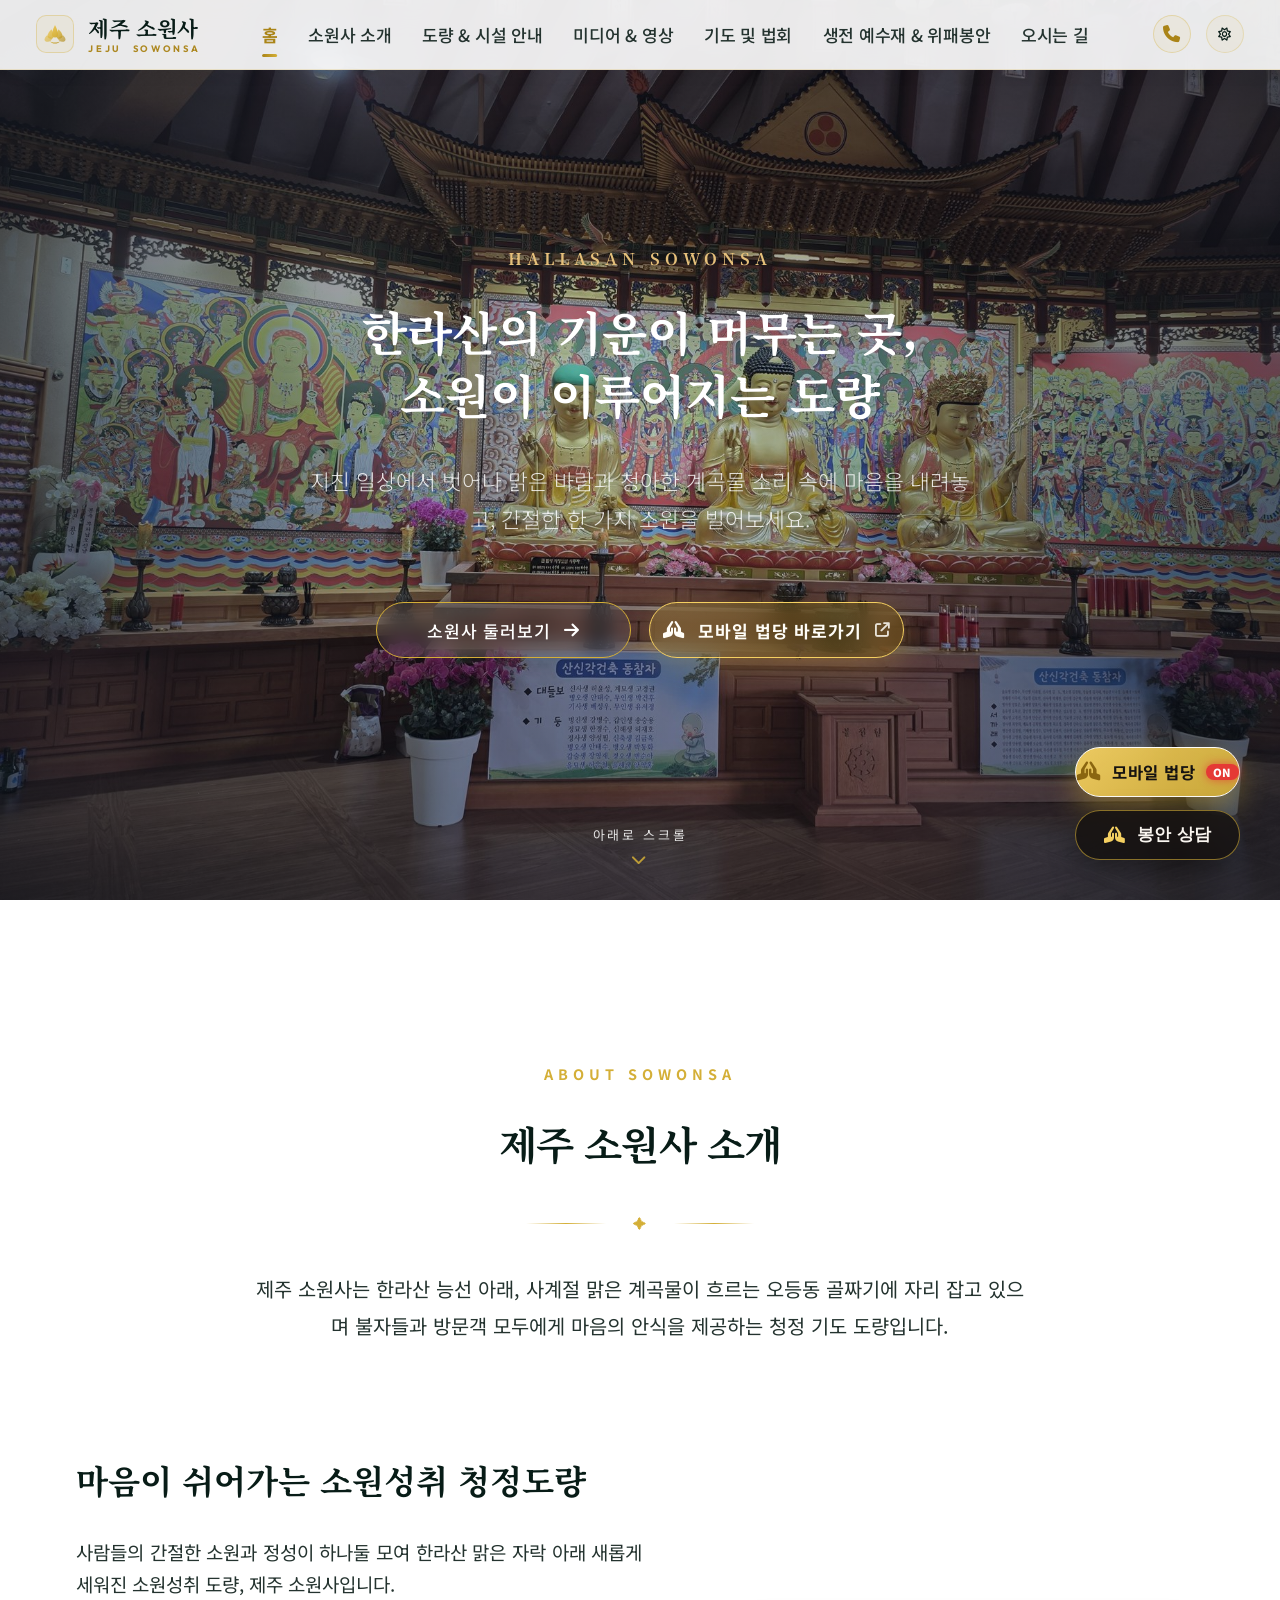
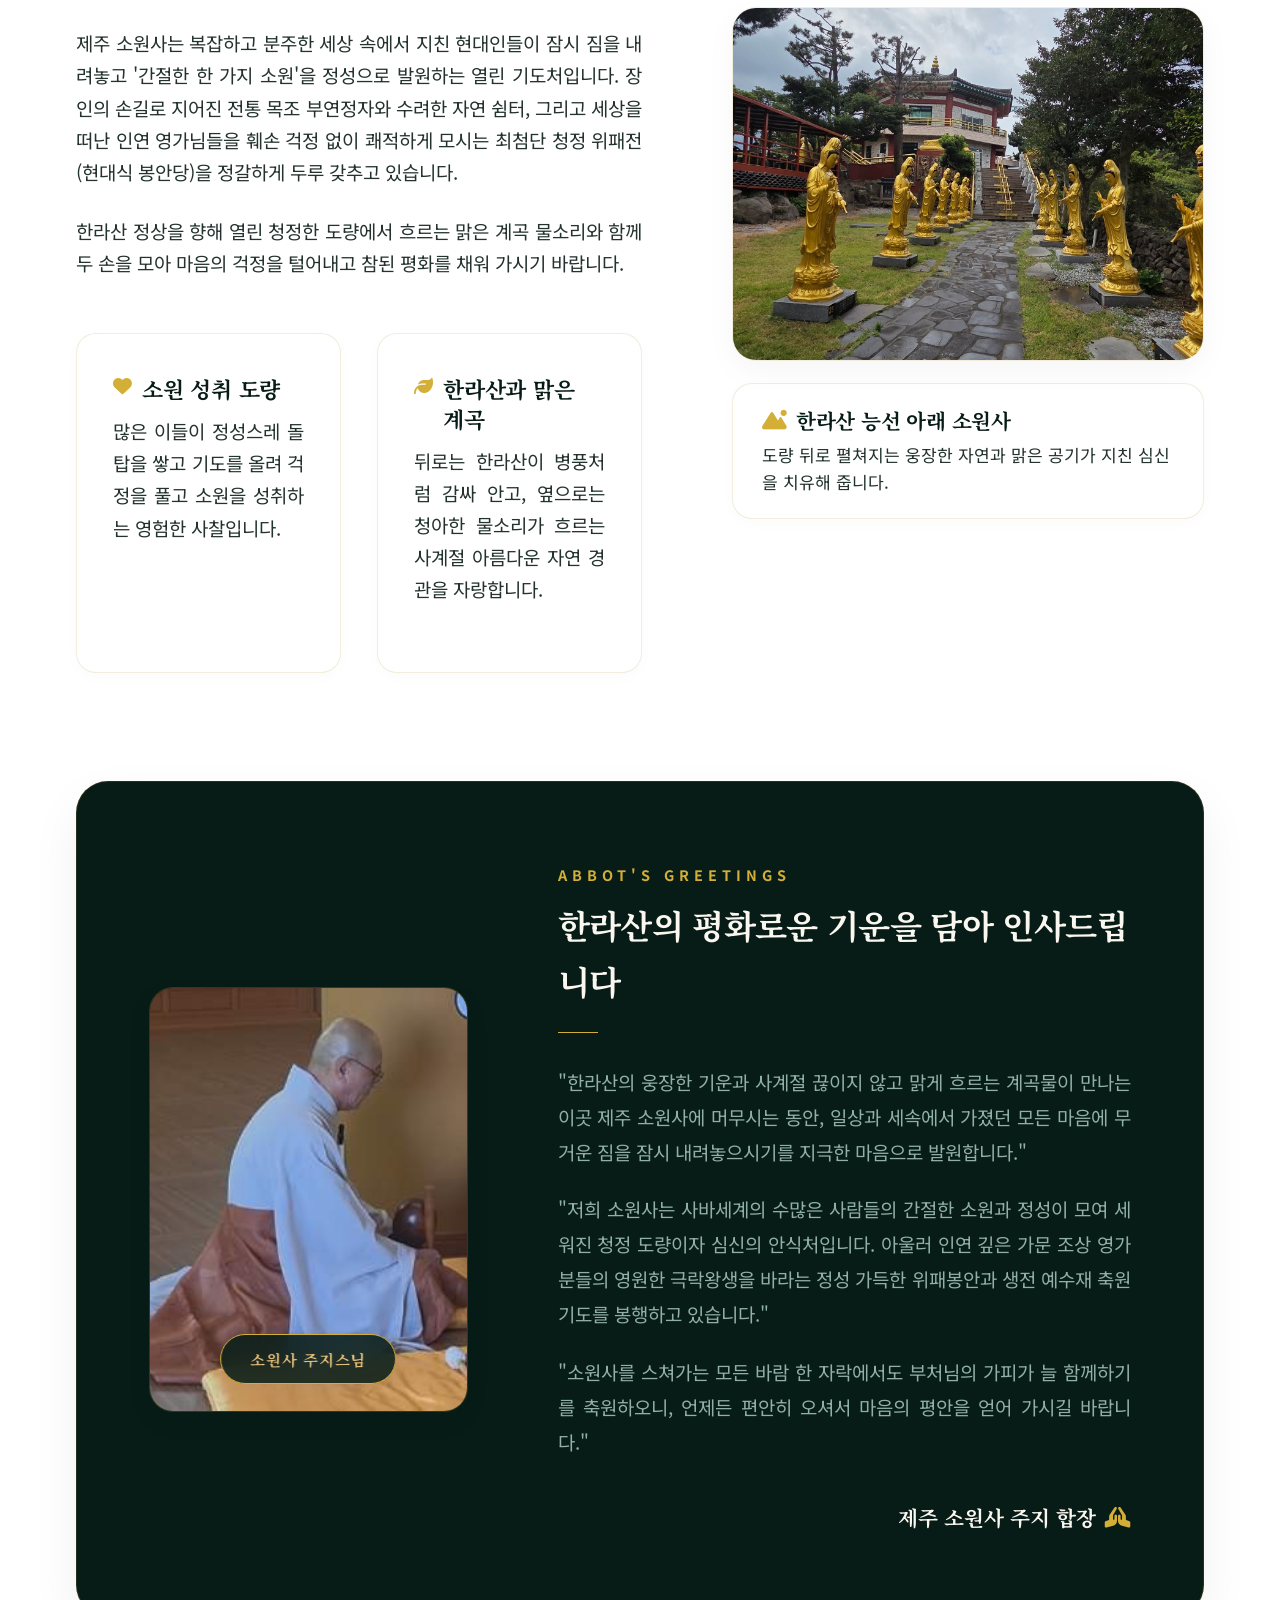
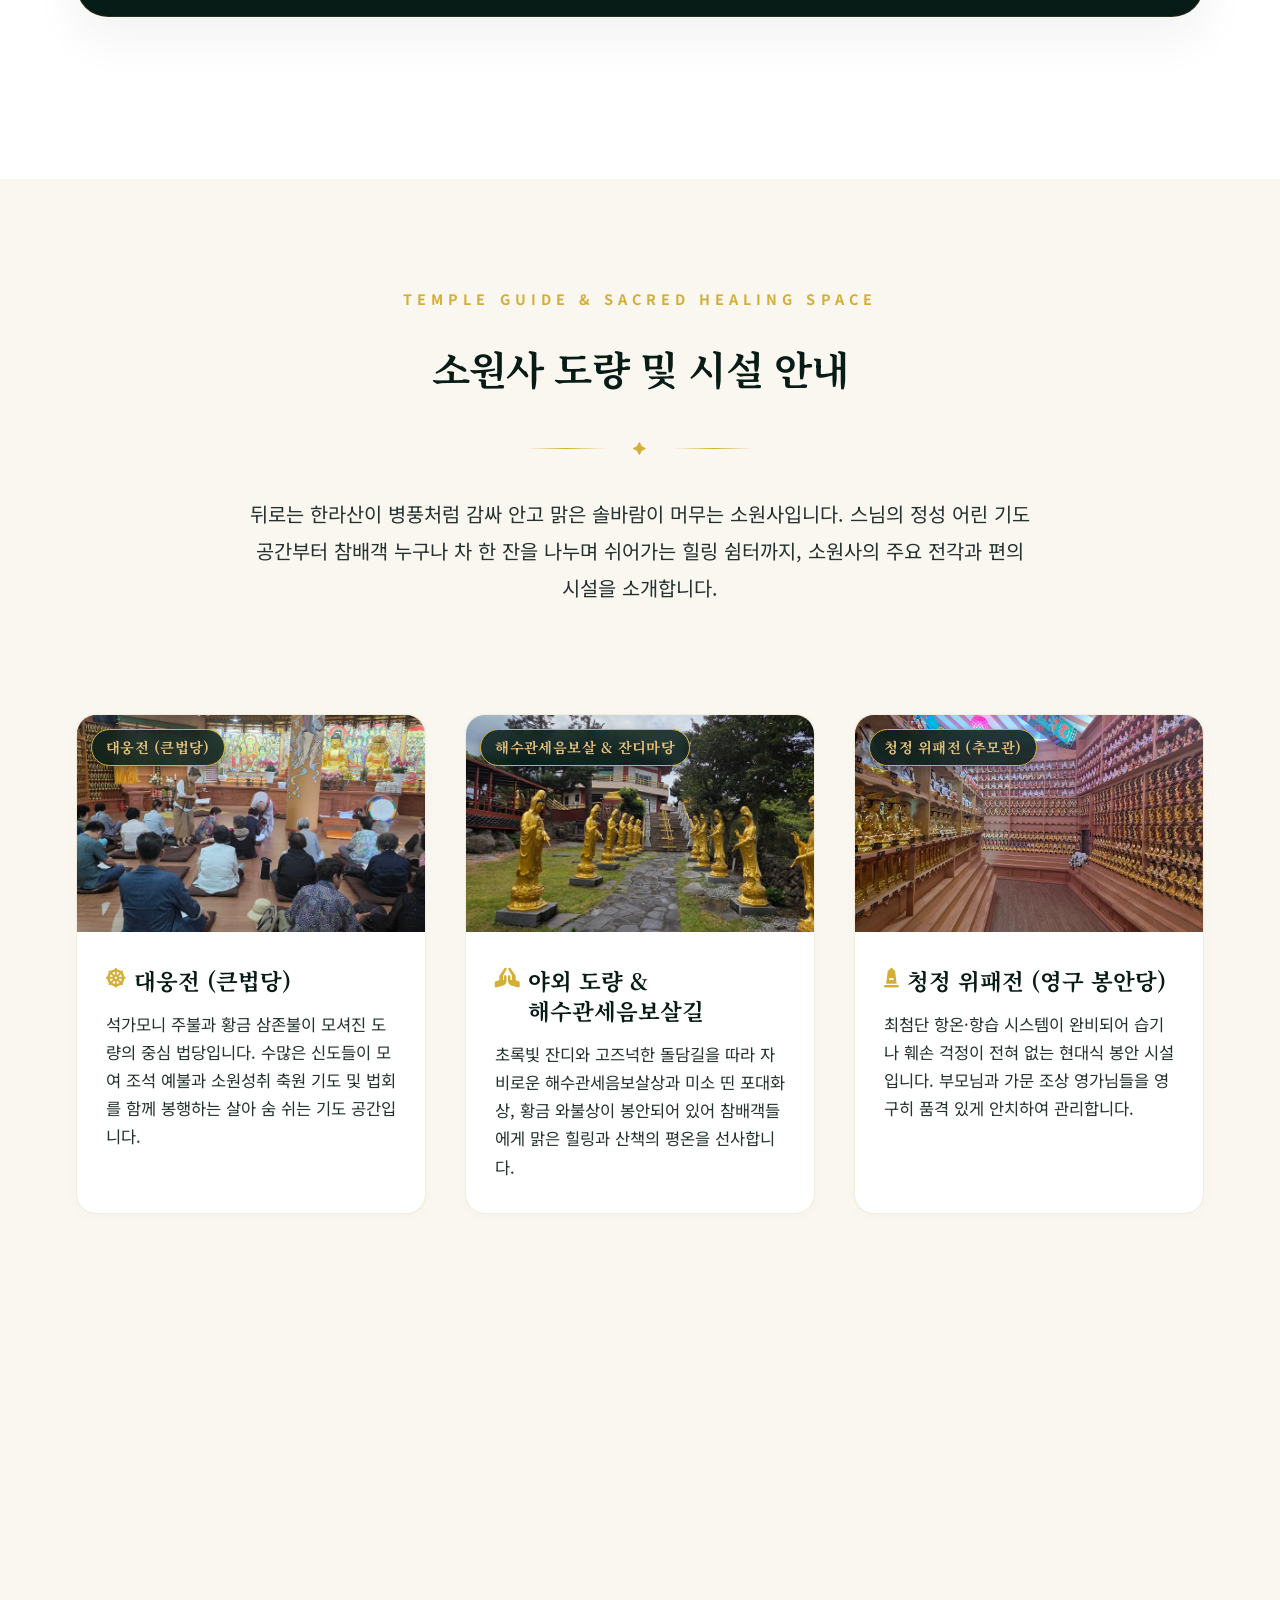
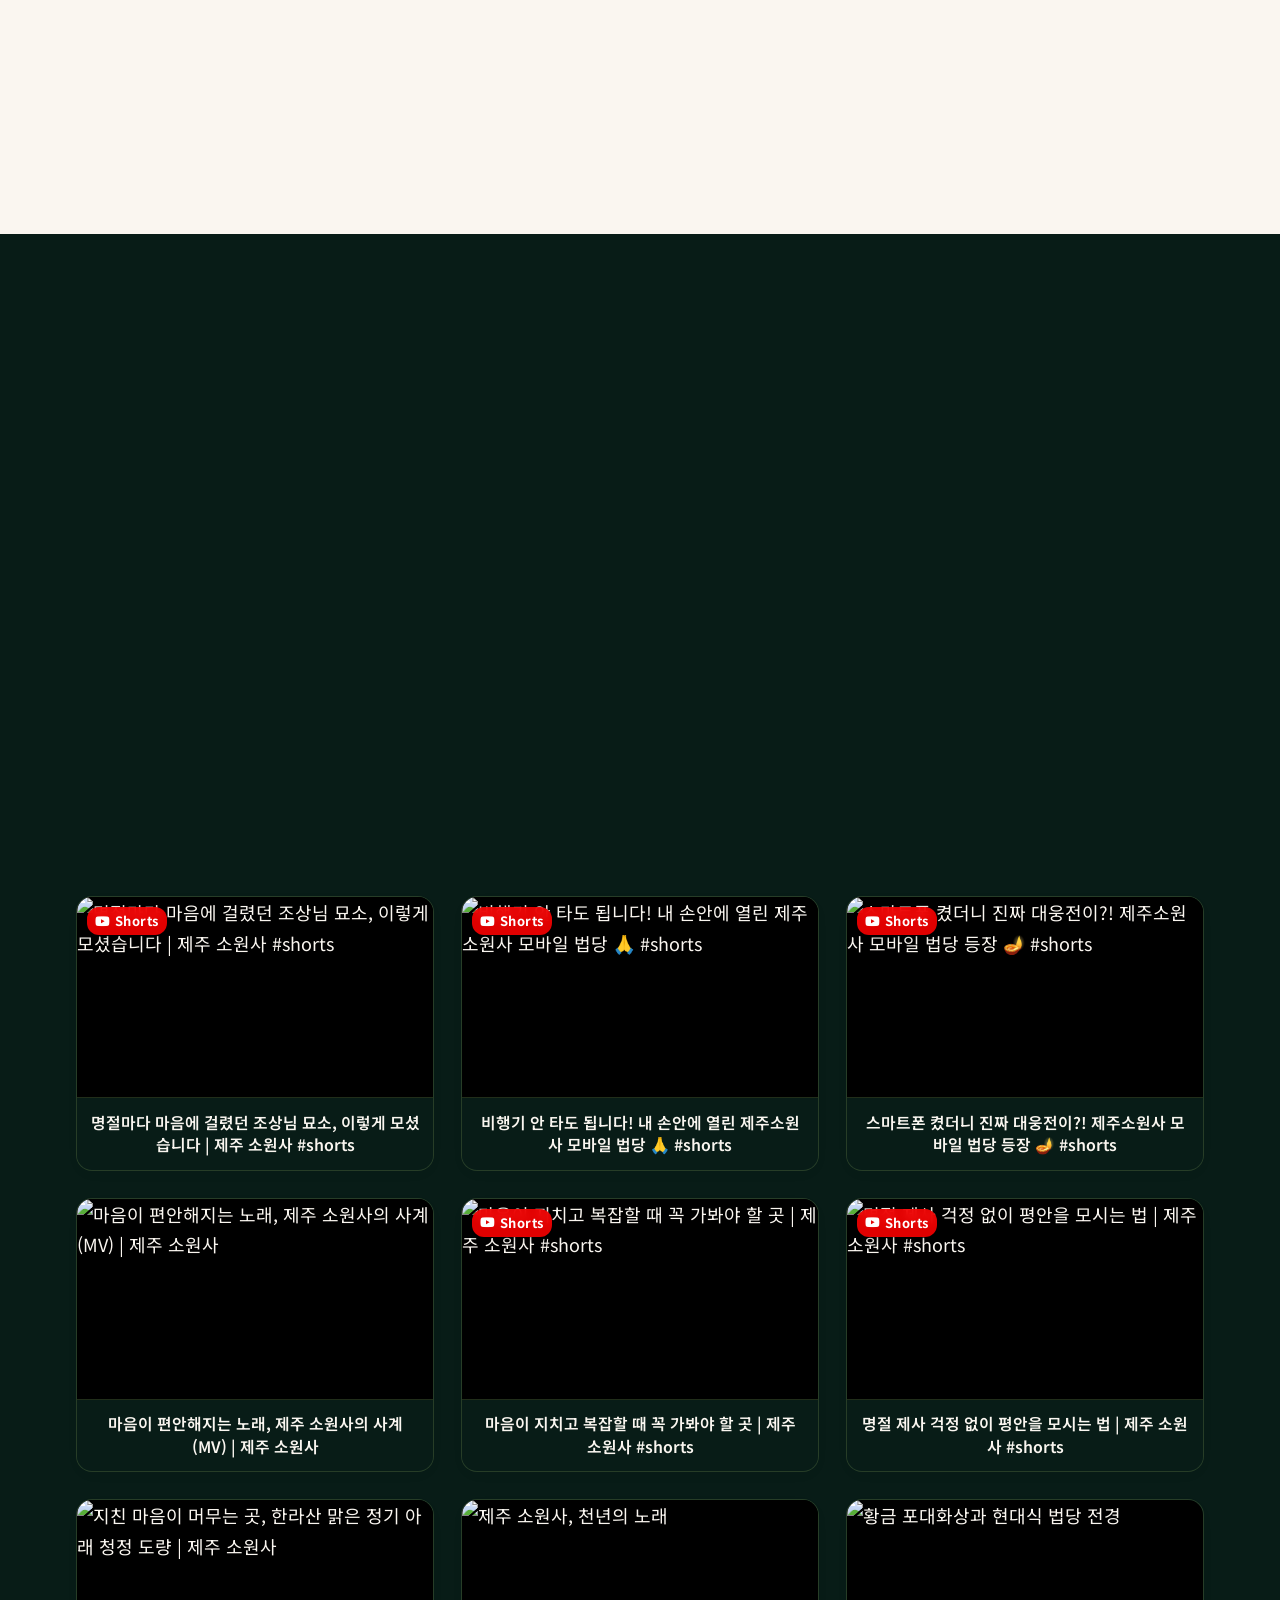
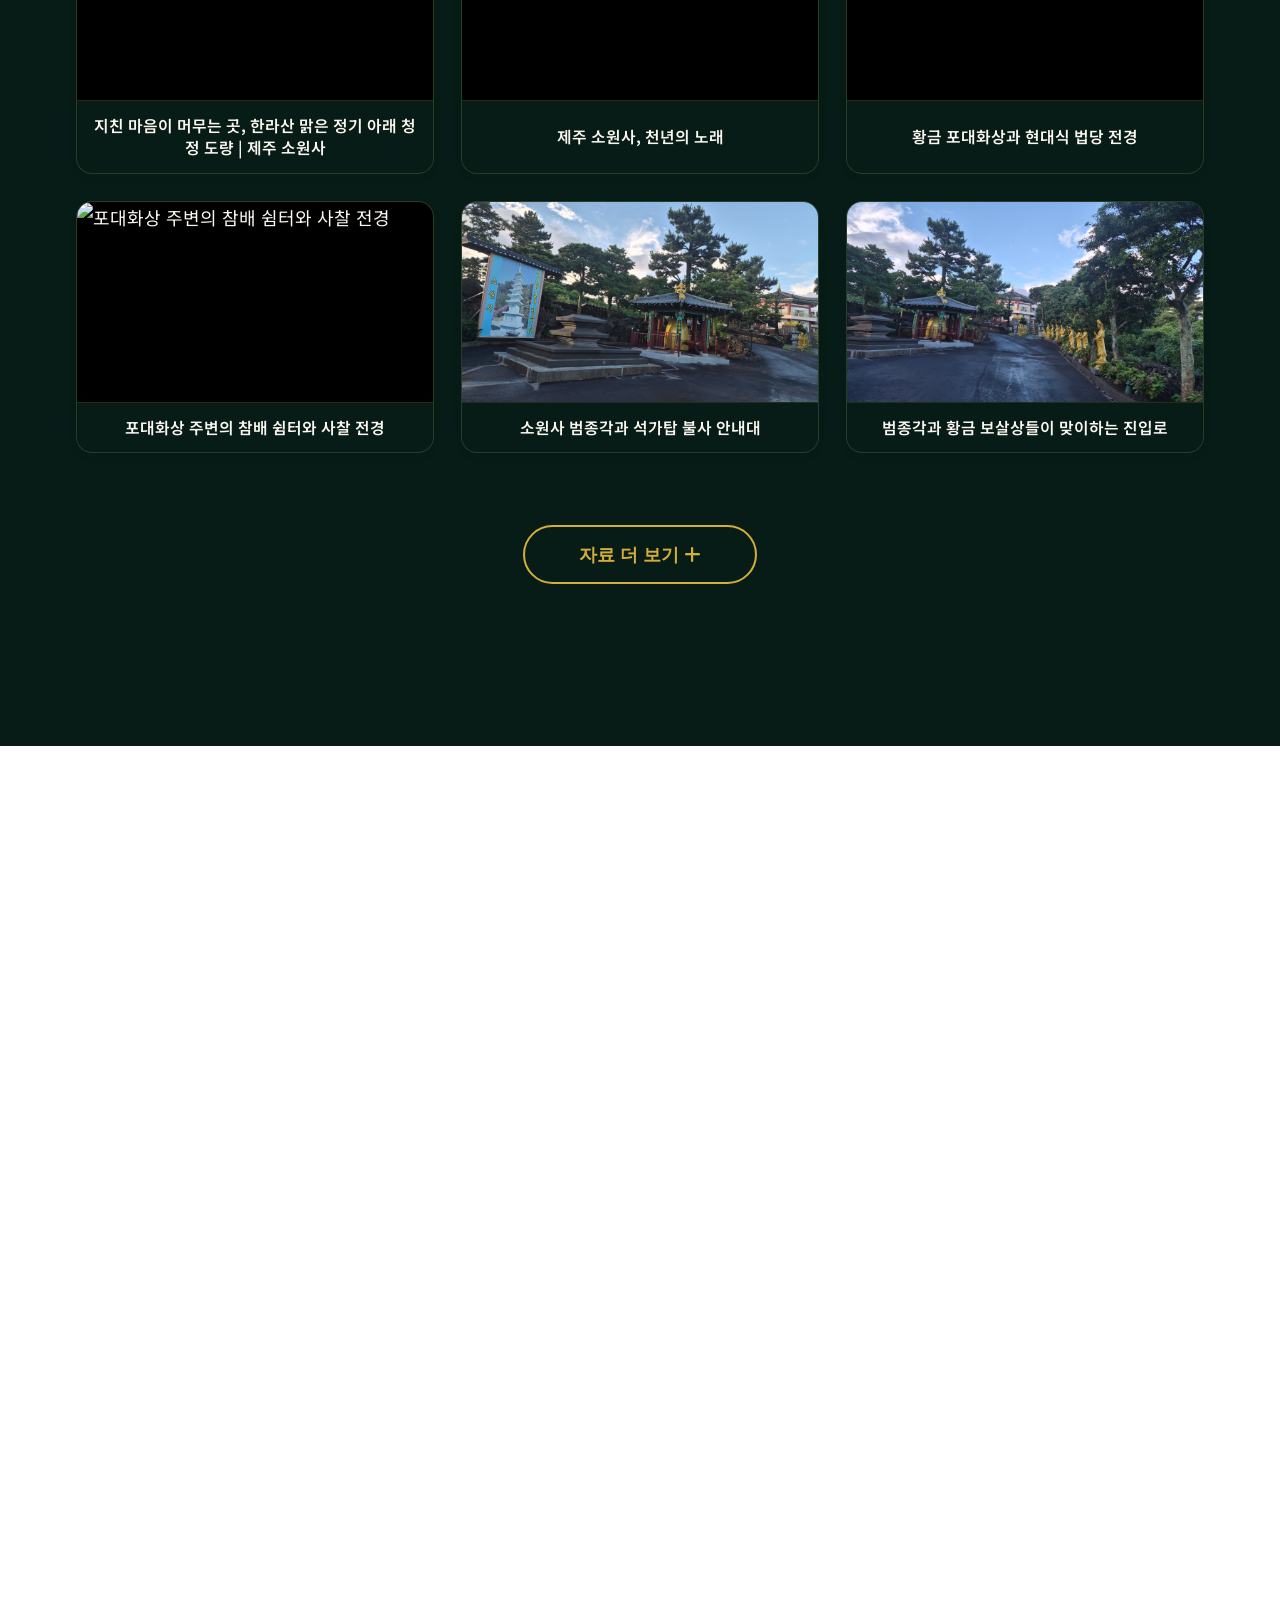
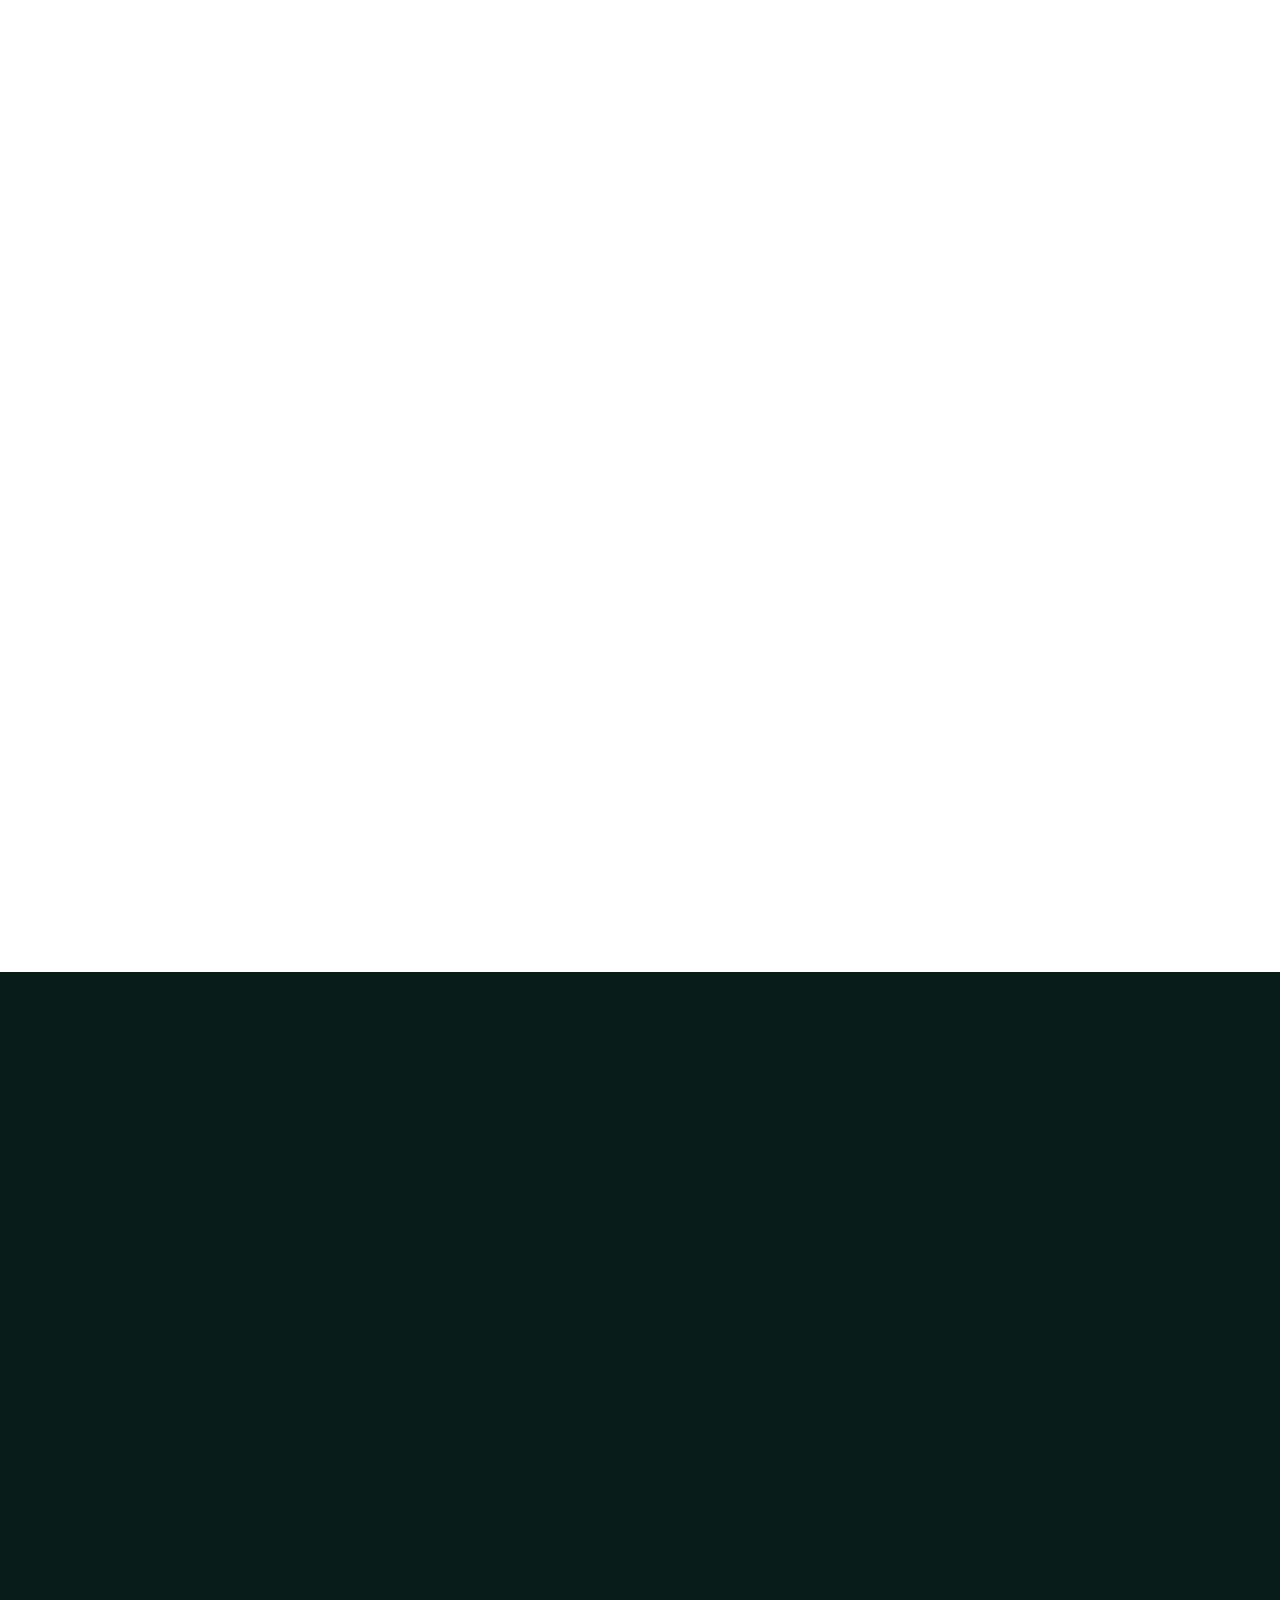
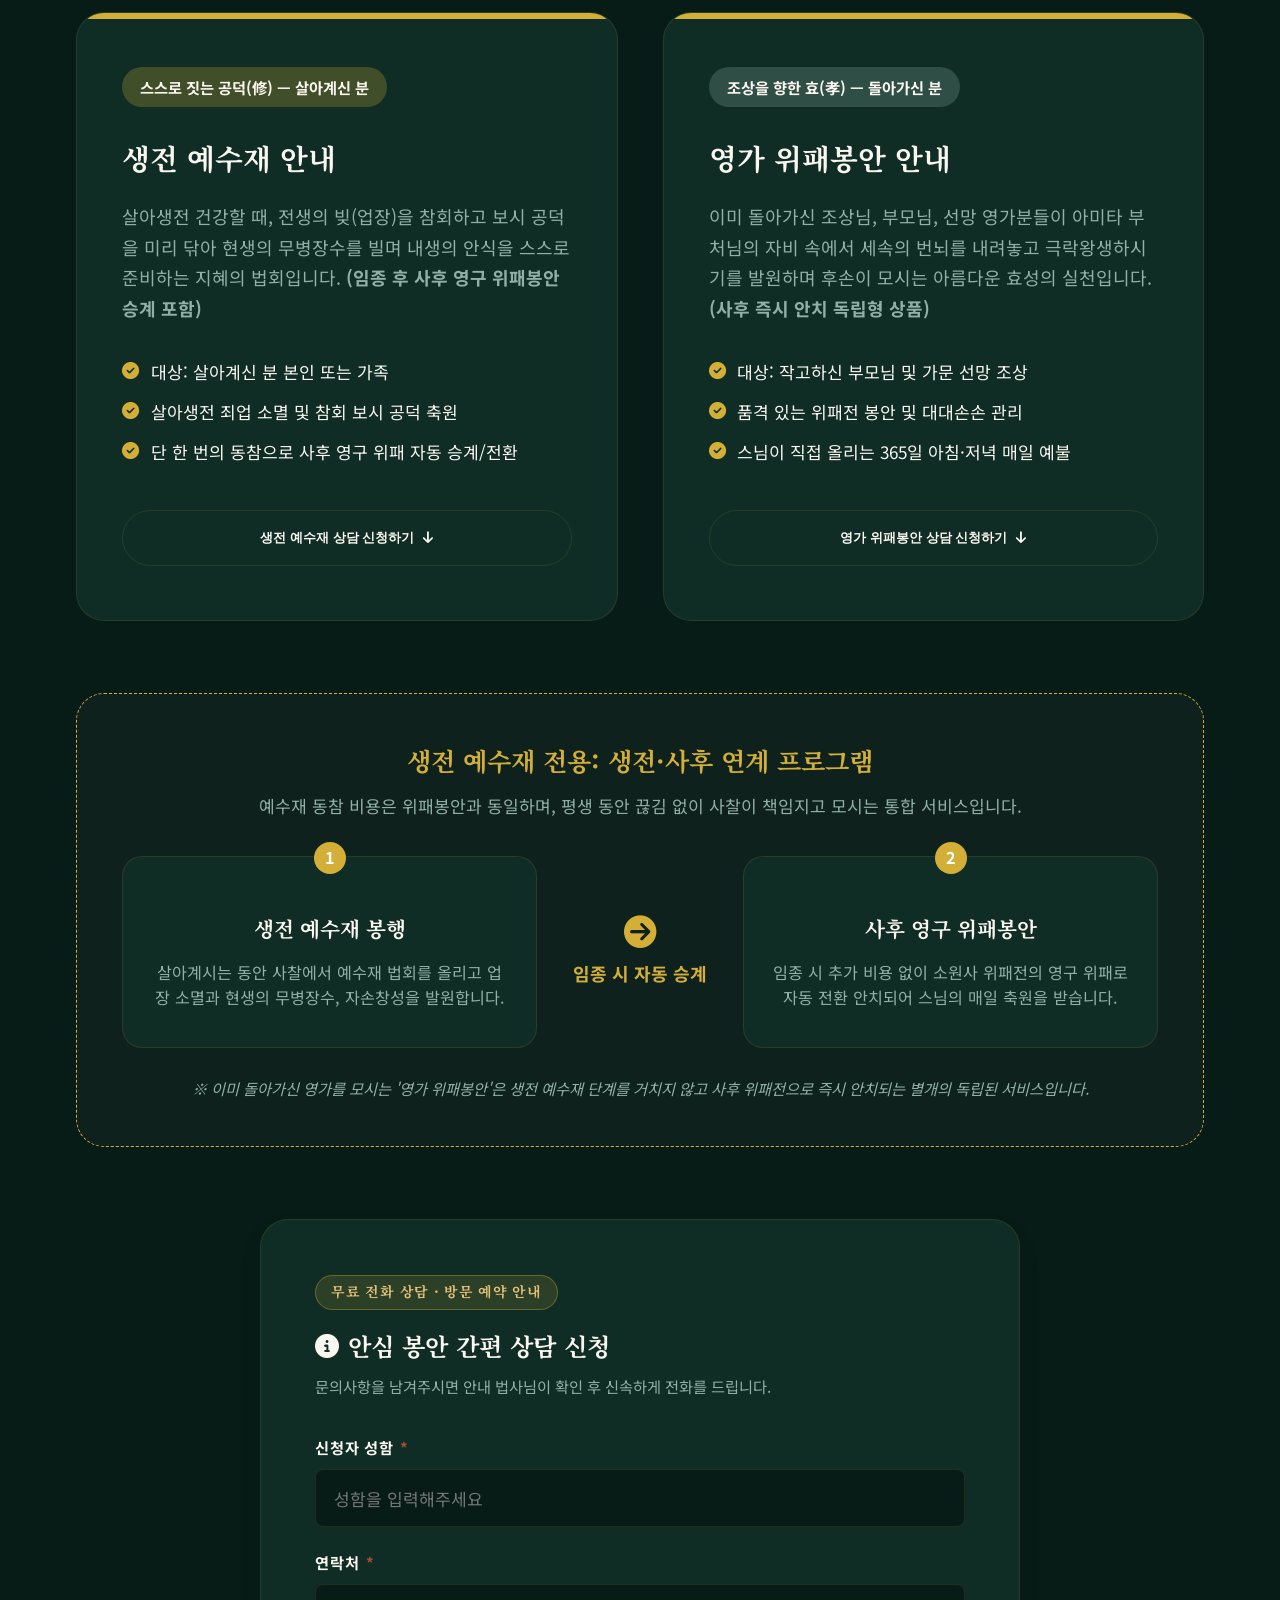
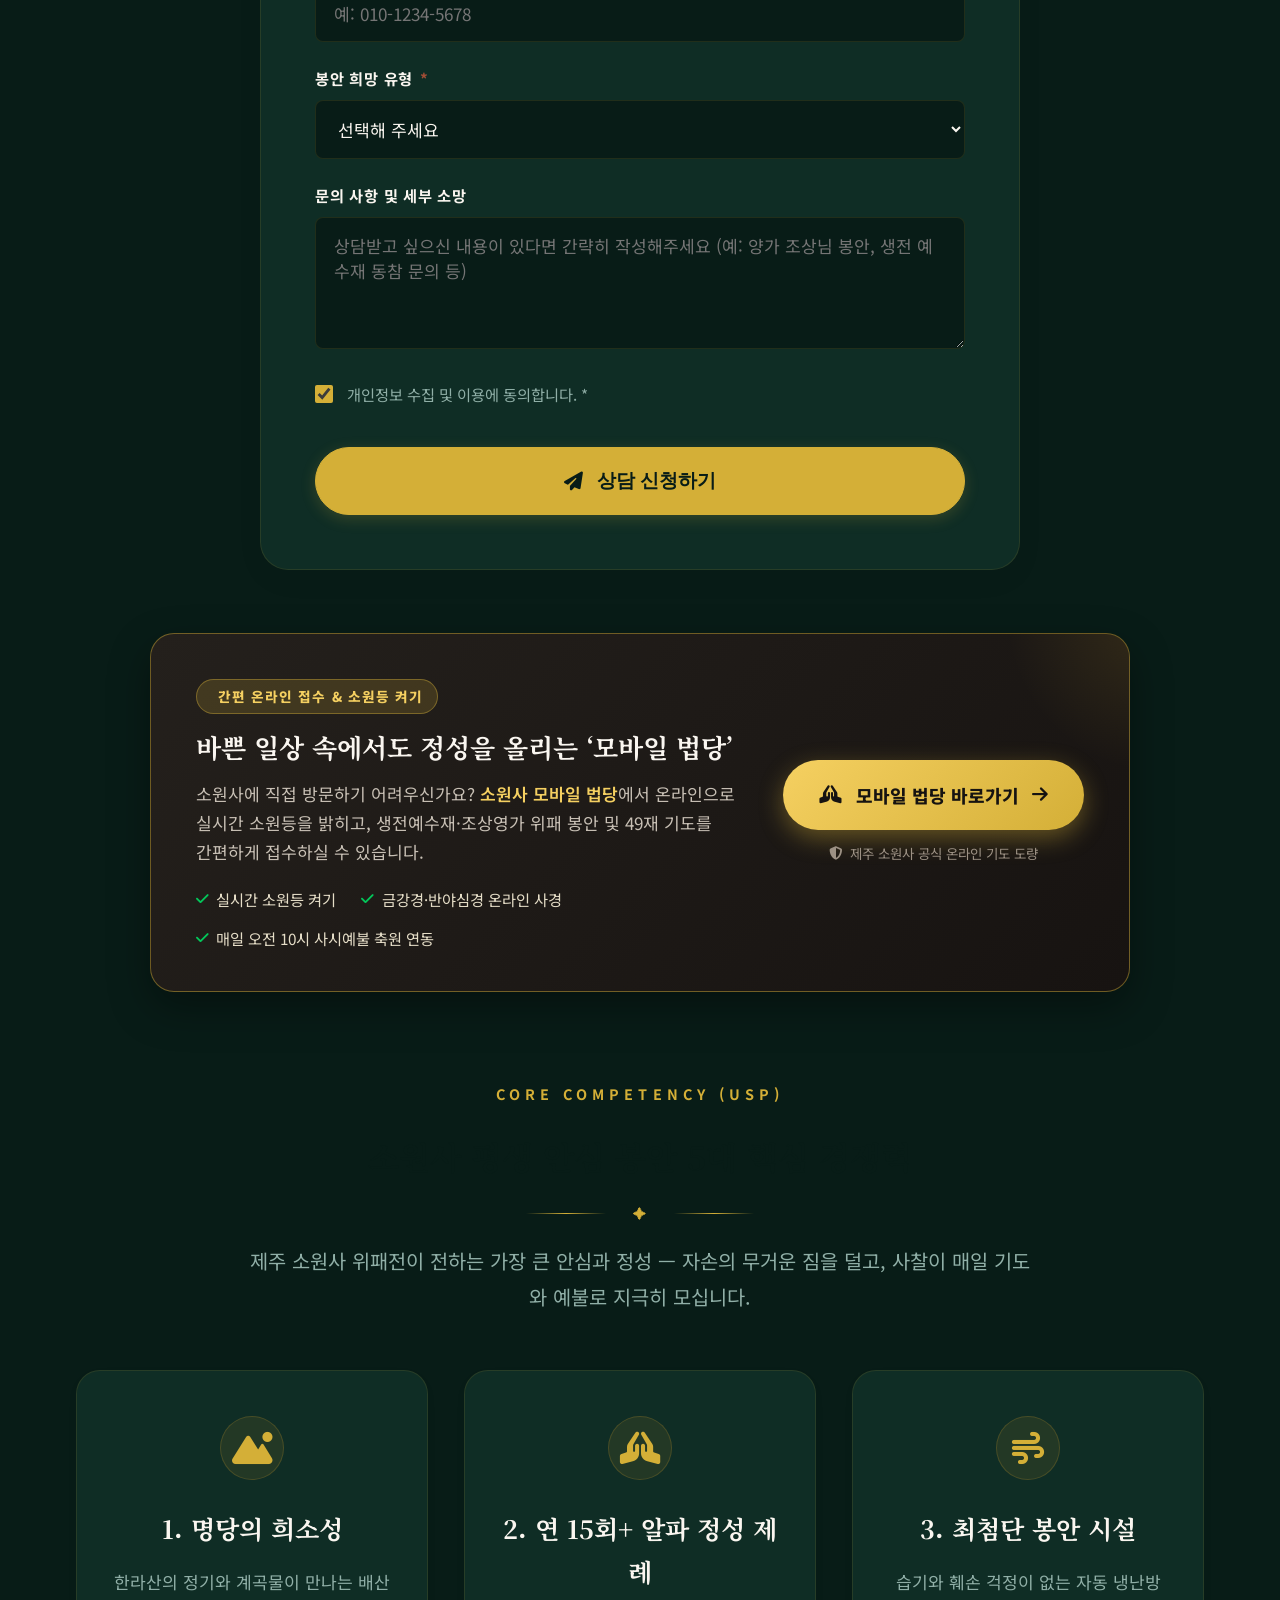
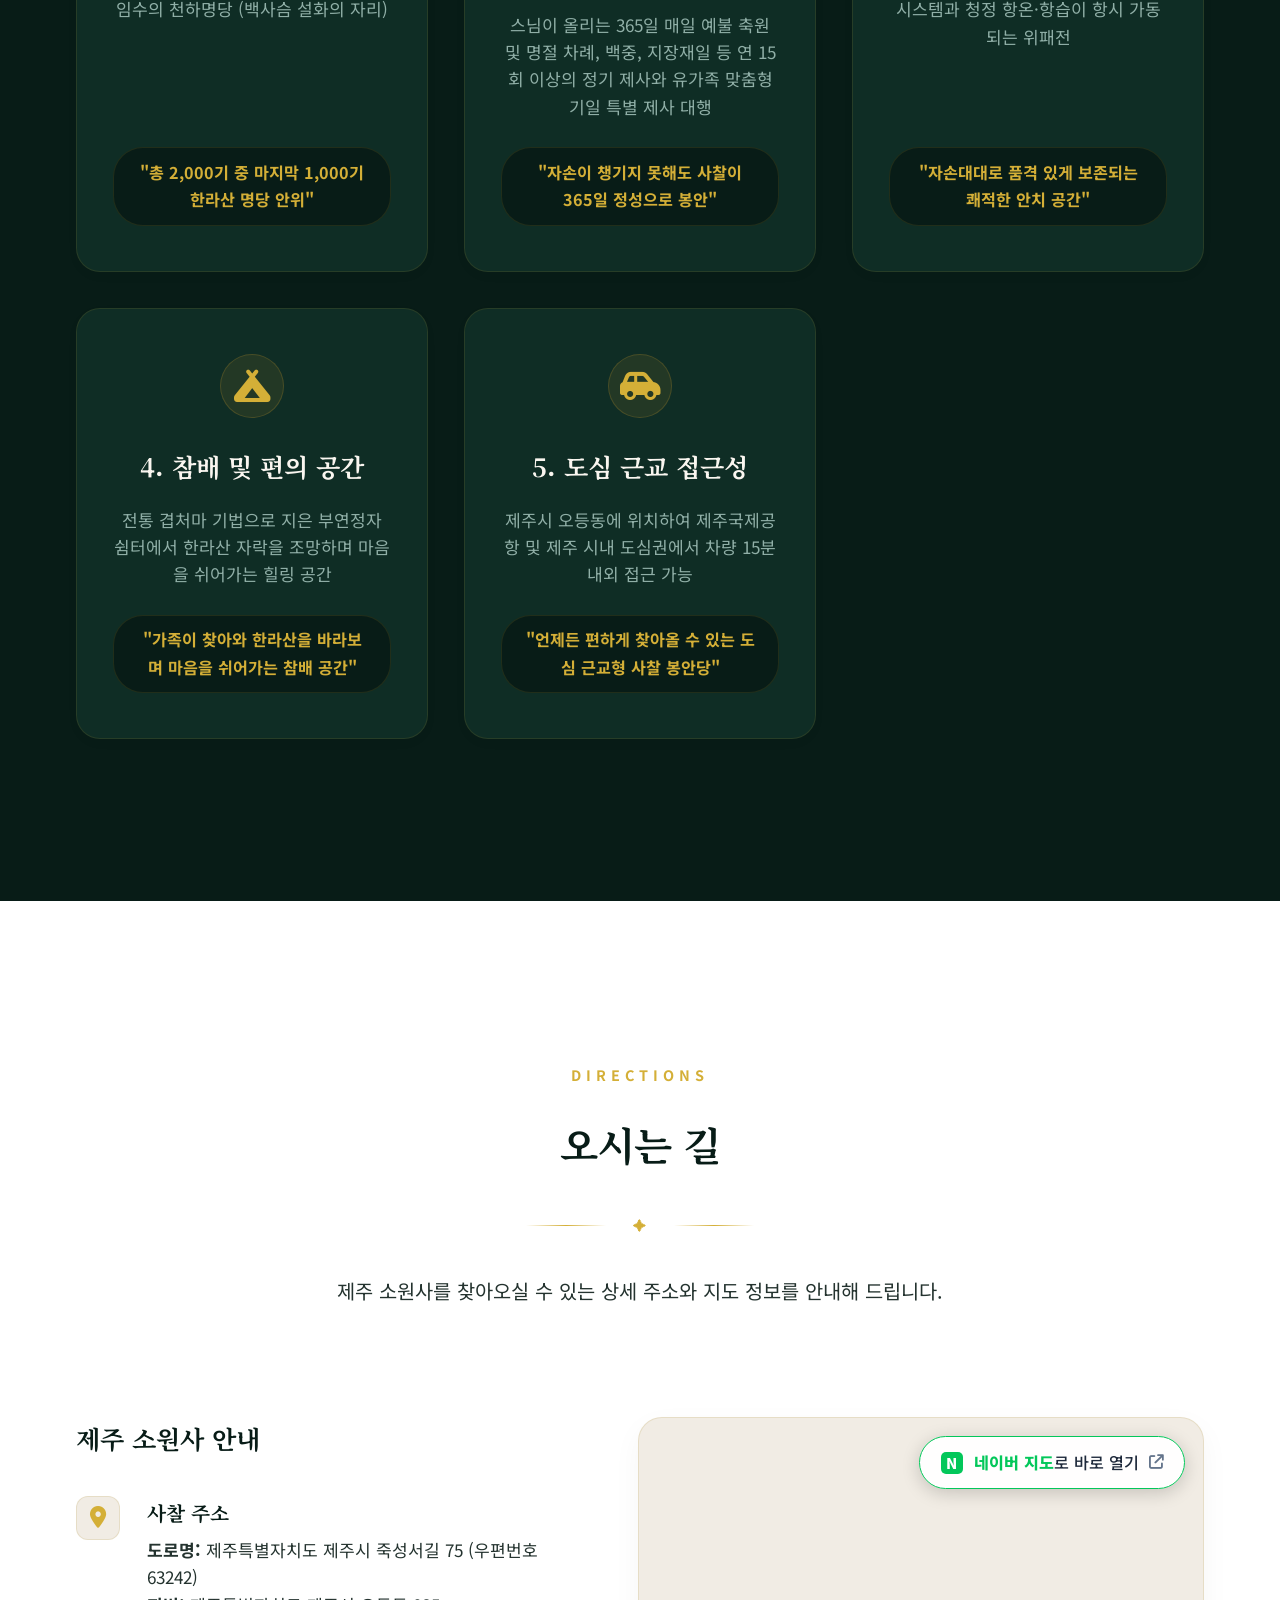
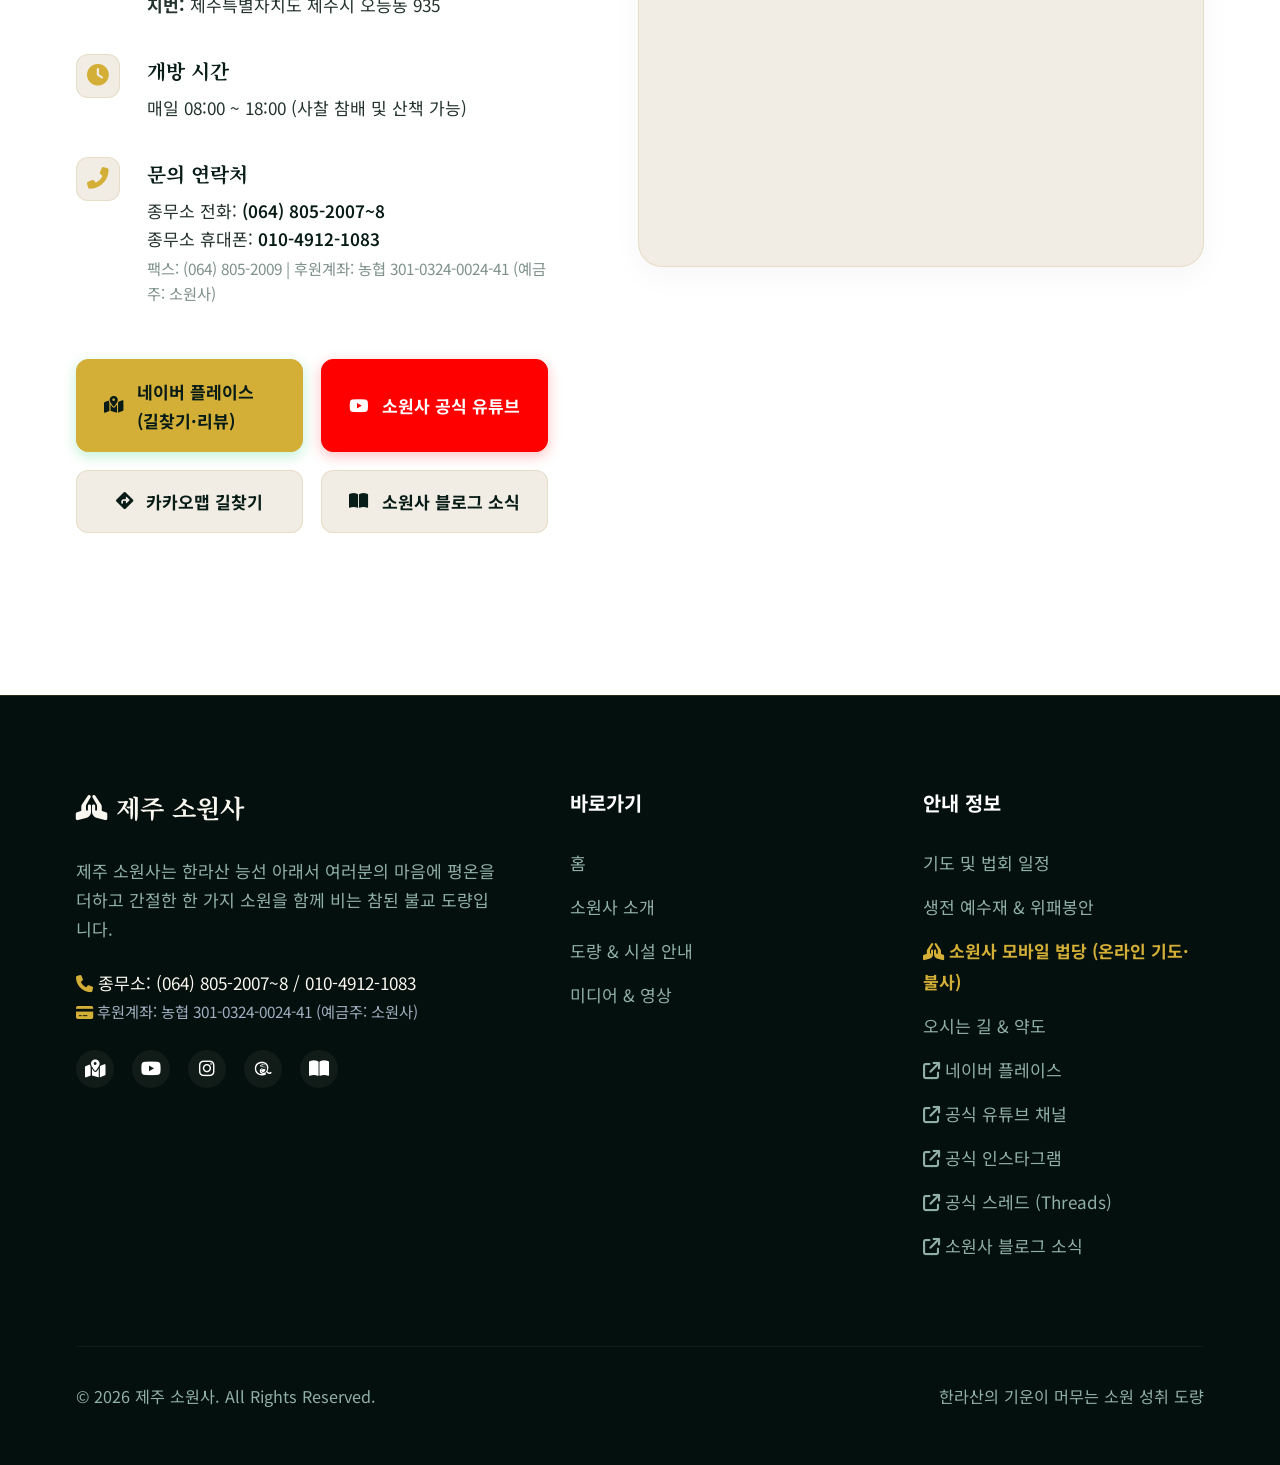
==== commit 77a8c409: "seo: sync comprehensive SEO keywords and BuddhistTemple JSON-LD with mobile temple" ====
--- a/index.html
+++ b/index.html
@@ -1,814 +1,1676 @@
-<!DOCTYPE html>
-<html lang="ko" data-theme="light">
-<head>
-  <meta charset="UTF-8">
-  <meta name="viewport" content="width=device-width, initial-scale=1.0">
-  
-  <!-- SEO Meta Tags -->
-  <title>제주 소원사 공식홈페이지 | 한라산의 기운이 머무는 소원성취 도량</title>
-  <meta name="description" content="제주특별자치도 제주시 오등동에 위치한 소원사입니다. 한라산의 기운이 머무는 아름다운 자연 속에서 한 가지 소원을 이루어 주는 영험한 기도 도량의 평온을 만나보세요.">
-  <meta name="keywords" content="제주 소원사, 소원사, 제주 사찰, 제주 절, 오등동 소원사, 부연정자, 소원기도, 한라산 사찰, 제주도 절">
-  <meta name="author" content="제주 소원사">
-  
-  <!-- Open Graph / Facebook -->
-  <meta property="og:type" content="website">
-  <meta property="og:url" content="https://naver.me/GTncELsO">
-  <meta property="og:title" content="제주 소원사 공식홈페이지 | 한라산의 기운이 머무는 소원성취 도량">
-  <meta property="og:description" content="한라산의 기운과 맑은 계곡이 만나는 곳, 제주 오등동 소원사에서 지친 마음을 쉬어가고 소원을 빌어보세요.">
-  <meta property="og:image" content="https://sowonsa.vercel.app/images/og_thumbnail.jpg">
-
-  <!-- Icons & Fonts -->
-  <link rel="stylesheet" href="https://cdnjs.cloudflare.com/ajax/libs/font-awesome/6.5.1/css/all.min.css">
-  <link rel="stylesheet" href="style.css?v=20261114_smooth_hero_v3">
-</head>
-<body>
-
-  <!-- Header -->
-  <header id="site-header">
-    <div class="nav-container">
-      <div class="logo">
-        <a href="#home" class="brand-link" aria-label="제주 소원사 메인 홈으로 이동">
-          <div class="logo-symbol">
-            <svg class="lotus-svg" viewBox="0 0 40 40" fill="none" xmlns="http://www.w3.org/2000/svg" aria-hidden="true">
-              <!-- Sacred Golden Lotus Emblem -->
-              <path d="M20 5C20 5 15 14.5 15 21C15 23.8 17.2 26 20 26C22.8 26 25 23.8 25 21C25 14.5 20 5 20 5Z" fill="url(#goldLotusGrad)" opacity="0.95"/>
-              <path d="M14 12C14 12 7.5 18.5 7.5 23C7.5 26.2 10.2 28 13.2 28C16.2 28 17.8 25.5 17.8 24C17.8 18.5 14 12 14 12Z" fill="url(#goldLotusGrad)" opacity="0.82"/>
-              <path d="M26 12C26 12 32.5 18.5 32.5 23C32.5 26.2 29.8 28 26.8 28C23.8 28 22.2 25.5 22.2 24C22.2 18.5 26 12 26 12Z" fill="url(#goldLotusGrad)" opacity="0.82"/>
-              <path d="M6.5 22.5C6.5 22.5 2.5 26 2.5 29C2.5 31.2 4.5 33 7.8 33C11.8 33 14.8 29.8 14.8 28C14.8 25.2 6.5 22.5 6.5 22.5Z" fill="url(#goldLotusGrad)" opacity="0.65"/>
-              <path d="M33.5 22.5C33.5 22.5 37.5 26 37.5 29C37.5 31.2 35.5 33 32.2 33C28.2 33 25.2 29.8 25.2 28C25.2 25.2 33.5 22.5 33.5 22.5Z" fill="url(#goldLotusGrad)" opacity="0.65"/>
-              <path d="M11.5 32C15.2 34.8 24.8 34.8 28.5 32C26.5 34.8 23.5 35.8 20 35.8C16.5 35.8 13.5 34.8 11.5 32Z" fill="url(#goldLotusGrad)"/>
-              <defs>
-                <linearGradient id="goldLotusGrad" x1="5" y1="5" x2="35" y2="35" gradientUnits="userSpaceOnUse">
-                  <stop stop-color="#F5D061"/>
-                  <stop offset="0.6" stop-color="#D4AF37"/>
-                  <stop offset="1" stop-color="#AA8417"/>
-                </linearGradient>
-              </defs>
-            </svg>
-          </div>
-          <div class="brand-text">
-            <span class="brand-title serif">제주 소원사</span>
-            <span class="brand-sub" aria-label="JEJU SOWONSA">
-              <span>J</span><span>E</span><span>J</span><span>U</span>
-              <span class="brand-sub-spacer"></span>
-              <span>S</span><span>O</span><span>W</span><span>O</span><span>N</span><span>S</span><span>A</span>
-            </span>
-          </div>
-        </a>
-      </div>
-      
-      <nav class="nav-menu" id="nav-menu">
-        <a href="#home" class="nav-link active">홈</a>
-        <a href="#intro" class="nav-link">소원사 소개</a>
-        <a href="#facilities" class="nav-link">도량 & 시설 안내</a>
-        <a href="#media-gallery" class="nav-link">미디어 & 영상</a>
-        <a href="#services" class="nav-link">기도 및 법회</a>
-        <a href="#enshrines-yesujae" class="nav-link">생전 예수재 & 위패봉안</a>
-        <a href="#location" class="nav-link">오시는 길</a>
-        </nav>
-
-      <div class="nav-actions">
-        <a href="tel:064-805-2007" class="nav-phone-btn" title="종무소 전화 상담 (064-805-2007)" aria-label="종무소 전화 상담">
-          <i class="fa-solid fa-phone"></i>
-        </a>
-        <button class="theme-toggle-btn" id="theme-toggle" aria-label="화면 테마 전환" title="화면 테마 전환">
-          <i class="fa-regular fa-sun sun-icon"></i>
-          <i class="fa-regular fa-moon moon-icon"></i>
-        </button>
-        <button class="mobile-menu-btn" id="mobile-menu-toggle" aria-label="메뉴 열기">
-          <i class="fas fa-bars"></i>
-        </button>
-      </div>
-    </div>
-  </header>
-
-  <!-- Hero Section -->
-  <section class="hero" id="home">
-    <div class="hero-slider" id="hero-slider"></div>
-    <div class="hero-overlay"></div>
-    <div class="hero-content">
-      <span class="hero-badge serif">Hallasan Sowonsa</span>
-      <h1 class="hero-title serif">한라산의 기운이 머무는 곳,<br>소원이 이루어지는 도량</h1>
-      <p class="hero-desc">지친 일상에서 벗어나 맑은 바람과 청아한 계곡물 소리 속에 마음을 내려놓고, 간절한 한 가지 소원을 빌어보세요.</p>
-      <div class="hero-cta-group">
-        <a href="#intro" class="hero-cta">소원사 둘러보기 <i class="fas fa-arrow-right"></i></a>
-        <a href="https://sowonpray.vercel.app/" target="_blank" rel="noopener noreferrer" class="hero-cta hero-cta-mobile-temple" title="온라인 소원등 켜기 · 사경 · 불사 신청 (새 창 열림)"><i class="fa-solid fa-hands-praying"></i> 모바일 법당 바로가기 <i class="fa-solid fa-arrow-up-right-from-square" style="font-size: 0.8rem; opacity: 0.85;"></i></a>
-      </div>
-    </div>
-    <div class="scroll-indicator">
-      <span>아래로 스크롤</span>
-      <i class="fa-solid fa-chevron-down scroll-arrow"></i>
-    </div>
-  </section>
-
-  <!-- Introduction Section -->
-  <section class="intro section-light" id="intro">
-    <div class="section-container">
-      <div class="section-header reveal">
-        <span class="section-subtitle">About Sowonsa</span>
-        <h2 class="section-title serif">제주 소원사 소개</h2>
-        <div class="divider">
-          <div class="divider-line"></div>
-          <div class="divider-leaf"><i class="fa-solid fa-dharmachakra"></i></div>
-          <div class="divider-line"></div>
-        </div>
-        <p>제주 소원사는 한라산 능선 아래, 사계절 맑은 계곡물이 흐르는 오등동 골짜기에 자리 잡고 있으며 불자들과 방문객 모두에게 마음의 안식을 제공하는 청정 기도 도량입니다.</p>
-      </div>
-
-      <div class="intro-grid">
-        <div class="intro-content reveal">
-          <h3 class="serif">마음이 쉬어가는 소원성취 청정도량</h3>
-          <p>
-            사람들의 간절한 소원과 정성이 하나둘 모여 한라산 맑은 자락 아래 새롭게 세워진 소원성취 도량, 제주 소원사입니다.
-          </p>
-          <p>
-            제주 소원사는 복잡하고 분주한 세상 속에서 지친 현대인들이 잠시 짐을 내려놓고 '간절한 한 가지 소원'을 정성으로 발원하는 열린 기도처입니다. 장인의 손길로 지어진 전통 목조 부연정자와 수려한 자연 쉼터, 그리고 세상을 떠난 인연 영가님들을 훼손 걱정 없이 쾌적하게 모시는 최첨단 청정 위패전(현대식 봉안당)을 정갈하게 두루 갖추고 있습니다.
-          </p>
-          <p>
-            한라산 정상을 향해 열린 청정한 도량에서 흐르는 맑은 계곡 물소리와 함께 두 손을 모아 마음의 걱정을 털어내고 참된 평화를 채워 가시기 바랍니다.
-          </p>
-          
-          <div class="intro-highlights">
-            <div class="highlight-card">
-              <div class="highlight-title-row">
-                <span class="highlight-icon"><i class="fa-solid fa-heart"></i></span>
-                <h4 class="highlight-title serif">소원 성취 도량</h4>
-              </div>
-              <p class="highlight-desc">많은 이들이 정성스레 돌탑을 쌓고 기도를 올려 걱정을 풀고 소원을 성취하는 영험한 사찰입니다.</p>
-            </div>
-            <div class="highlight-card">
-              <div class="highlight-title-row">
-                <span class="highlight-icon"><i class="fa-solid fa-leaf"></i></span>
-                <h4 class="highlight-title serif">한라산과 맑은 계곡</h4>
-              </div>
-              <p class="highlight-desc">뒤로는 한라산이 병풍처럼 감싸 안고, 옆으로는 청아한 물소리가 흐르는 사계절 아름다운 자연 경관을 자랑합니다.</p>
-            </div>
-          </div>
-        </div>
-
-        <div class="intro-image-wrapper reveal">
-          <div class="intro-image-container">
-            <img src="./images/sowonsa_golden_buddha_path.jpg" alt="소원사 해수관세음보살길과 도량 전경" class="intro-image">
-          </div>
-          <div class="intro-image-caption">
-            <h4 class="intro-caption-title serif"><i class="fa-solid fa-mountain-sun"></i> 한라산 능선 아래 소원사</h4>
-            <p class="intro-caption-text">도량 뒤로 펼쳐지는 웅장한 자연과 맑은 공기가 지친 심신을 치유해 줍니다.</p>
-          </div>
-        </div>
-      </div>
-
-      <!-- Abbot's Greeting (주지스님 인사말) -->
-      <div class="abbot-greeting reveal">
-        <div class="abbot-grid">
-          <div class="abbot-photo-container">
-            <img src="./images/sowonsa_abbot_prayer.jpg" alt="소원사 주지스님 기도 정진 모습" class="abbot-photo">
-            <div class="abbot-badge serif">소원사 주지스님</div>
-          </div>
-          <div class="abbot-content">
-            <span class="section-subtitle abbot-subtitle">Abbot's Greetings</span>
-            <h3 class="serif abbot-title">한라산의 평화로운 기운을 담아 인사드립니다</h3>
-            <div class="abbot-divider"></div>
-            <p>
-              "한라산의 웅장한 기운과 사계절 끊이지 않고 맑게 흐르는 계곡물이 만나는 이곳 제주 소원사에 머무시는 동안, 일상과 세속에서 가졌던 모든 마음에 무거운 짐을 잠시 내려놓으시기를 지극한 마음으로 발원합니다."
-            </p>
-            <p>
-              "저희 소원사는 사바세계의 수많은 사람들의 간절한 소원과 정성이 모여 세워진 청정 도량이자 심신의 안식처입니다. 아울러 인연 깊은 가문 조상 영가분들의 영원한 극락왕생을 바라는 정성 가득한 위패봉안과 생전 예수재 축원 기도를 봉행하고 있습니다."
-            </p>
-            <p>
-              "소원사를 스쳐가는 모든 바람 한 자락에서도 부처님의 가피가 늘 함께하기를 축원하오니, 언제든 편안히 오셔서 마음의 평안을 얻어 가시길 바랍니다."
-            </p>
-            <div class="abbot-signature serif">
-              제주 소원사 주지 합장 <i class="fa-solid fa-hands-praying"></i>
-            </div>
-          </div>
-        </div>
-      </div>
-    </div>
-  </section>
-
-  <!-- 1. Temple Facilities Section (도량 및 주요 시설 안내) -->
-  <section class="facilities-section section-light" id="facilities">
-    <div class="section-container">
-      <div class="section-header reveal">
-        <span class="section-subtitle">Temple Guide & Sacred Healing Space</span>
-        <h2 class="section-title serif">소원사 도량 및 시설 안내</h2>
-        <div class="divider">
-          <div class="divider-line"></div>
-          <div class="divider-leaf"><i class="fa-solid fa-kaaba"></i></div>
-          <div class="divider-line"></div>
-        </div>
-        <p>뒤로는 한라산이 병풍처럼 감싸 안고 맑은 솔바람이 머무는 소원사입니다. 스님의 정성 어린 기도 공간부터 참배객 누구나 차 한 잔을 나누며 쉬어가는 힐링 쉼터까지, 소원사의 주요 전각과 편의 시설을 소개합니다.</p>
-      </div>
-
-      <div class="facilities-grid">
-        <!-- 시설 1: 대웅전 (큰법당) -->
-        <div class="facility-card reveal">
-          <div class="facility-img-wrap">
-            <img src="./images/sowonsa_real_daewoongjeon.jpg" alt="소원사 대웅전 큰법당 신도 법회 및 기도 정진 전경">
-            <span class="facility-badge serif">대웅전 (큰법당)</span>
-          </div>
-          <div class="facility-info">
-            <h4 class="serif"><i class="fa-solid fa-dharmachakra"></i> 대웅전 (큰법당)</h4>
-            <p>석가모니 주불과 황금 삼존불이 모셔진 도량의 중심 법당입니다. 수많은 신도들이 모여 조석 예불과 소원성취 축원 기도 및 법회를 함께 봉행하는 살아 숨 쉬는 기도 공간입니다.</p>
-          </div>
-        </div>
-
-        <!-- 시설 2: 야외 도량 & 해수관세음보살길 -->
-        <div class="facility-card reveal">
-          <div class="facility-img-wrap">
-            <img src="./images/sowonsa_golden_buddha_path.jpg" alt="소원사 해수관세음보살길과 전경">
-            <span class="facility-badge serif">해수관세음보살 & 잔디마당</span>
-          </div>
-          <div class="facility-info">
-            <h4 class="serif"><i class="fa-solid fa-hands-praying"></i> 야외 도량 & 해수관세음보살길</h4>
-            <p>초록빛 잔디와 고즈넉한 돌담길을 따라 자비로운 해수관세음보살상과 미소 띤 포대화상, 황금 와불상이 봉안되어 있어 참배객들에게 맑은 힐링과 산책의 평온을 선사합니다.</p>
-          </div>
-        </div>
-
-        <!-- 시설 3: 청정 위패전 (추모관) -->
-        <div class="facility-card reveal">
-          <div class="facility-img-wrap">
-            <img src="./images/sowonsa_real_wipae_hall.jpg" alt="소원사 청정 위패전 실제 봉안 전경">
-            <span class="facility-badge serif">청정 위패전 (추모관)</span>
-          </div>
-          <div class="facility-info">
-            <h4 class="serif"><i class="fa-solid fa-monument"></i> 청정 위패전 (영구 봉안당)</h4>
-            <p>최첨단 항온·항습 시스템이 완비되어 습기나 훼손 걱정이 전혀 없는 현대식 봉안 시설입니다. 부모님과 가문 조상 영가님들을 영구히 품격 있게 안치하여 관리합니다.</p>
-          </div>
-        </div>
-
-        <!-- 시설 4: 종무소 및 다실 (상담 쉼터) -->
-        <div class="facility-card reveal">
-          <div class="facility-img-wrap">
-            <img src="./images/sowonsa_real_outdoor_shelter.jpg" alt="소원사 야외 솔바람 쉼터 및 참배객 차담 공간">
-            <span class="facility-badge serif">솔바람 야외 쉼터</span>
-          </div>
-          <div class="facility-info">
-            <h4 class="serif"><i class="fa-solid fa-mug-hot"></i> 솔바람 야외 쉼터 & 다담 공간</h4>
-            <p>초록빛 인조잔디와 시원한 차양막 아래서 소나무 바람을 맞으며 편안하게 차를 마시고 담소를 나눌 수 있는 참배객 전용 야외 힐링 쉼터입니다.</p>
-          </div>
-        </div>
-
-        <!-- 시설 5: 공양간 (사찰 식당) & 대형 세미나실 -->
-        <div class="facility-card reveal">
-          <div class="facility-img-wrap">
-            <img src="./images/sowonsa_real_gongyanggan.jpg" alt="소원사 정갈한 대형 공양간 및 신도 모임 공간">
-            <span class="facility-badge serif">청정 공양간 (식당)</span>
-          </div>
-          <div class="facility-info">
-            <h4 class="serif"><i class="fa-solid fa-bowl-rice"></i> 청정 공양간 & 신도 모임관</h4>
-            <p>사찰을 찾아오신 불자님들과 방문객들이 정갈한 사찰 공양을 함께 나누고, 법회 후 따뜻한 소통과 친교를 나눌 수 있는 넓고 쾌적한 현대식 공양 공간입니다.</p>
-          </div>
-        </div>
-
-        <!-- 시설 6: 범종각 & 일주문 -->
-        <div class="facility-card reveal">
-          <div class="facility-img-wrap">
-            <img src="./images/260820-03.jpg" alt="소원사 범종각 전경">
-            <span class="facility-badge serif">범종각 & 일주문</span>
-          </div>
-          <div class="facility-info">
-            <h4 class="serif"><i class="fa-solid fa-bell"></i> 소원사 범종각 & 일주문</h4>
-            <p>사찰의 입구에서 장엄함을 더하는 황금빛 범종각입니다. 은은하게 울려 퍼지는 맑은 종소리가 사바세계의 모든 고통을 씻어내고 온 누리에 부처님의 자비를 전합니다.</p>
-          </div>
-        </div>
-      </div>
-    </div>
-  </section>
-
-  <!-- 2. Media & Video Section (유튜브 쇼츠, MV, 영상) -->
-  <section class="gallery-section section-dark" id="media-gallery">
-    <div class="section-container">
-      <div class="section-header reveal">
-        <span class="section-subtitle">Media & Video Showcase</span>
-        <h2 class="section-title serif">소원사 미디어 & 영상</h2>
-        <div class="divider">
-          <div class="divider-line"></div>
-          <div class="divider-leaf"><i class="fa-solid fa-play"></i></div>
-          <div class="divider-line"></div>
-        </div>
-        <p>유튜브 쇼츠, 힐링 뮤직비디오, 그리고 청정 도량의 평온한 기운을 담은 생생한 영상과 사찰 소식을 만나보세요.</p>
-      </div>
-
-      <div class="gallery-filters reveal">
-        <button class="filter-btn active" data-filter="all">전체보기</button>
-        <button class="filter-btn" data-filter="video">유튜브 영상 & 쇼츠</button>
-        <button class="filter-btn" data-filter="scenery">사찰 기록 사진</button>
-      </div>
-
-      <div class="gallery-grid" id="gallery-grid">
-        <!-- Rendered dynamically by app.js -->
-      </div>
-
-      <div class="gallery-loadmore reveal">
-        <button class="loadmore-btn" id="load-more-btn">자료 더 보기 <i class="fas fa-plus"></i></button>
-      </div>
-    </div>
-  </section>
-
-  <!-- Services & Prayers Section (기도 및 법회) -->
-  <section class="services section-light" id="services">
-    <div class="section-container">
-      <div class="section-header reveal">
-        <span class="section-subtitle">Temple Prayers & Rites</span>
-        <h2 class="section-title serif">기도 및 법회 안내</h2>
-        <div class="divider">
-          <div class="divider-line"></div>
-          <div class="divider-leaf"><i class="fa-solid fa-spa"></i></div>
-          <div class="divider-line"></div>
-        </div>
-        <p>소원사에서 정기적으로 봉행하는 법회와 특별 기도, 그리고 조상 영가의 49재 및 제사 일정입니다.</p>
-      </div>
-
-      <div class="services-grid">
-        <div class="services-info reveal">
-          <div class="service-item-detail">
-            <h4 class="serif"><i class="fa-solid fa-circle-check"></i> 초하루 및 보름 정기 법회</h4>
-            <p>매월 음력 초하루(1일)와 보름(15일) 오전 10시 대웅전에서 정기 신도 예불 및 소원 성취 발원 법회를 봉행합니다. 한 달의 시작과 중간에 부처님의 가르침을 되새기고 온 가족의 건강과 행복을 기원합니다.</p>
-          </div>
-
-          <div class="service-item-detail">
-            <h4 class="serif"><i class="fa-solid fa-circle-check"></i> 영가 49재 및 조상제사</h4>
-            <p>임종 후 49일 동안 영가의 극락왕생을 비는 49재를 추모관(지장전)에서 엄숙하고 극진하게 봉행합니다. 기제사, 백중 우란분재, 명절 합동 차례 등 바쁜 현대인들을 대신해 사찰에서 정성껏 조상 제사를 대행해 지내 드립니다.</p>
-          </div>
-
-          <div class="service-item-detail">
-            <h4 class="serif"><i class="fa-solid fa-circle-check"></i> 특별 기도 불사</h4>
-            <p>신년 맞이 신중기도, 입춘 맞이 삼재소멸 기도, 부처님오신날 봉축 법요식, 수능 시험 고득점 원만 성취 백일기도 등 연중 다양한 절기 및 개별 소망 성취 맞춤형 기도를 올립니다.</p>
-          </div>
-        </div>
-
-        <div class="calendar-container reveal">
-          <h4 class="serif calendar-title"><i class="fa-solid fa-calendar-days"></i> 소원사 연간 법회 및 기도 일정표</h4>
-          <div class="calendar-table-wrapper">
-            <table class="calendar-table">
-              <thead>
-                <tr>
-                  <th>법회 / 기도명</th>
-                  <th>일시 (매월/일정)</th>
-                  <th>장소</th>
-                  <th>주요 내용</th>
-                </tr>
-              </thead>
-              <tbody>
-                <tr>
-                  <td data-label="법회 / 기도명"><strong>음력 초하루 법회</strong></td>
-                  <td data-label="일시">매월 음력 1일 (오전 10:00)</td>
-                  <td data-label="장소">대웅전 (본당)</td>
-                  <td data-label="주요 내용">신도 가정 평안 발원 축원, 보현행원품 독송</td>
-                </tr>
-                <tr>
-                  <td data-label="법회 / 기도명"><strong>음력 보름 법회</strong></td>
-                  <td data-label="일시">매월 음력 15일 (오전 10:00)</td>
-                  <td data-label="장소">대웅전 (본당)</td>
-                  <td data-label="주요 내용">금강경 독경, 인등 동참 불자 가족 축원</td>
-                </tr>
-                <tr>
-                  <td data-label="법회 / 기도명"><strong>지장재일 정기 제례</strong></td>
-                  <td data-label="일시">매월 음력 18일 (오전 10:00)</td>
-                  <td data-label="장소">지장전 (추모관)</td>
-                  <td data-label="주요 내용">조상 영가 극락왕생 발원 특별 정대 제례 (연 12회)</td>
-                </tr>
-                <tr>
-                  <td data-label="법회 / 기도명"><strong>관음재일 기도</strong></td>
-                  <td data-label="일시">매월 음력 24일 (오전 10:00)</td>
-                  <td data-label="장소">대웅전 (본당)</td>
-                  <td data-label="주요 내용">관세음보살 보문품 독송, 소망 소원 성취 발원</td>
-                </tr>
-                <tr>
-                  <td data-label="법회 / 기도명"><strong>명절 합동 차례</strong></td>
-                  <td data-label="일시">설날 및 추석 당일 (오전 10:00)</td>
-                  <td data-label="장소">지장전 (추모관)</td>
-                  <td data-label="주요 내용">설·추석 영가 합동 차례 및 기제사 봉행 (연 2회)</td>
-                </tr>
-                <tr>
-                  <td data-label="법회 / 기도명"><strong>백중 우란분재</strong></td>
-                  <td data-label="일시">음력 7월 15일 (오전 10:00)</td>
-                  <td data-label="장소">대웅전 / 지장전</td>
-                  <td data-label="주요 내용">조상 영가 대재 및 천도 기도의식 봉행 (연 1회)</td>
-                </tr>
-                <tr>
-                  <td data-label="법회 / 기도명"><strong>영가 49재 / 기제사</strong></td>
-                  <td data-label="일시">수시 접수 및 단독 봉행</td>
-                  <td data-label="장소">지장전 (추모관)</td>
-                  <td data-label="주요 내용">기일 당일 영가 단독 제사 대행 (제수 음식비 20만원 추가), 49재 및 천도재 대행</td>
-                </tr>
-              </tbody>
-            </table>
-          </div>
-          <p class="calendar-notice">* 특별 기도 동참 및 제사 대행, 위패봉안 접수는 안내 법사님을 통해 연중 상시 신청 가능합니다.</p>
-        </div>
-      </div>
-    </div>
-  </section>
-
-  <!-- Enshrinement Guide Section (위패봉안 및 생전 예수재 안내) -->
-  <section class="enshrines section-dark" id="enshrines-yesujae">
-    <div class="section-container">
-      <div class="section-header reveal">
-        <span class="section-subtitle">Ancestor Enshrinement & Lifetime Prep</span>
-        <h2 class="section-title serif">평생 안심 봉안 (생전 예수재 & 위패봉안)</h2>
-        <div class="divider">
-          <div class="divider-line"></div>
-          <div class="divider-leaf"><i class="fa-solid fa-spa"></i></div>
-          <div class="divider-line"></div>
-        </div>
-        <h4 class="serif section-lead-copy" style="font-size: 1.2rem; color: var(--color-secondary); margin-bottom: 0.75rem; font-weight: 700;">
-          "동일한 동참 비용으로 생전의 예수재 공덕부터 사후의 영구 위패봉안까지 — 평생 사찰이 책임지는 안심 봉안"
-        </h4>
-        <p style="max-width: 800px; margin: 0 auto;">한라산의 정기가 모이는 배산임수 명당에서 살아생전 스스로 닦는 참회의 공덕(생전 예수재)과 사후 조상을 기리는 효성의 마음(위패봉안)을 품격 있게 어우러 모십니다.</p>
-      </div>
-
-      <!-- 이원화 비교 카드 영역 -->
-      <div class="compare-intro-grid reveal">
-        <!-- 생전 예수재 카드 -->
-        <div class="compare-card type-self">
-          <div>
-            <span class="compare-badge self">스스로 짓는 공덕(修) — 살아계신 분</span>
-            <h3 class="serif compare-card-title">생전 예수재 안내</h3>
-            <p class="compare-card-desc">살아생전 건강할 때, 전생의 빚(업장)을 참회하고 보시 공덕을 미리 닦아 현생의 무병장수를 빌며 내생의 안식을 스스로 준비하는 지혜의 법회입니다. <strong>(임종 후 사후 영구 위패봉안 승계 포함)</strong></p>
-            <ul class="compare-card-features">
-              <li><i class="fa-solid fa-circle-check"></i> 대상: 살아계신 분 본인 또는 가족</li>
-              <li><i class="fa-solid fa-circle-check"></i> 살아생전 죄업 소멸 및 참회 보시 공덕 축원</li>
-              <li><i class="fa-solid fa-circle-check"></i> 단 한 번의 동참으로 사후 영구 위패 자동 승계/전환</li>
-            </ul>
-          </div>
-          <button class="compare-card-btn" onclick="scrollToConsultForm('생전예수재')">생전 예수재 상담 신청하기 <i class="fas fa-arrow-down"></i></button>
-        </div>
-
-        <!-- 위패봉안 카드 -->
-        <div class="compare-card type-ancestor">
-          <div>
-            <span class="compare-badge ancestor">조상을 향한 효(孝) — 돌아가신 분</span>
-            <h3 class="serif compare-card-title">영가 위패봉안 안내</h3>
-            <p class="compare-card-desc">이미 돌아가신 조상님, 부모님, 선망 영가분들이 아미타 부처님의 자비 속에서 세속의 번뇌를 내려놓고 극락왕생하시기를 발원하며 후손이 모시는 아름다운 효성의 실천입니다. <strong>(사후 즉시 안치 독립형 상품)</strong></p>
-            <ul class="compare-card-features">
-              <li><i class="fa-solid fa-circle-check"></i> 대상: 작고하신 부모님 및 가문 선망 조상</li>
-              <li><i class="fa-solid fa-circle-check"></i> 품격 있는 위패전 봉안 및 대대손손 관리</li>
-              <li><i class="fa-solid fa-circle-check"></i> 스님이 직접 올리는 365일 아침·저녁 매일 예불</li>
-            </ul>
-          </div>
-          <button class="compare-card-btn" onclick="scrollToConsultForm('위패봉안')">영가 위패봉안 상담 신청하기 <i class="fas fa-arrow-down"></i></button>
-        </div>
-      </div>
-
-      <!-- 생사일여 평생 안심 보장 흐름도 -->
-      <div class="transition-flow-section reveal">
-        <div class="flow-title-wrapper">
-          <h4 class="serif">생전 예수재 전용: 생전·사후 연계 프로그램</h4>
-          <p>예수재 동참 비용은 위패봉안과 동일하며, 평생 동안 끊김 없이 사찰이 책임지고 모시는 통합 서비스입니다.</p>
-        </div>
-        <div class="flow-grid">
-          <div class="flow-step">
-            <div class="flow-step-num">1</div>
-            <h5 class="serif">생전 예수재 봉행</h5>
-            <p>살아계시는 동안 사찰에서 예수재 법회를 올리고 업장 소멸과 현생의 무병장수, 자손창성을 발원합니다.</p>
-          </div>
-          <div class="flow-arrow">
-            <i class="fa-solid fa-circle-arrow-right"></i>
-            <span>임종 시 자동 승계</span>
-          </div>
-          <div class="flow-step">
-            <div class="flow-step-num">2</div>
-            <h5 class="serif">사후 영구 위패봉안</h5>
-            <p>임종 시 추가 비용 없이 소원사 위패전의 영구 위패로 자동 전환 안치되어 스님의 매일 축원을 받습니다.</p>
-          </div>
-        </div>
-        <p style="font-size: 0.85rem; color: var(--text-secondary); margin-top: 1.5rem; font-style: italic;">※ 이미 돌아가신 영가를 모시는 '영가 위패봉안'은 생전 예수재 단계를 거치지 않고 사후 위패전으로 즉시 안치되는 별개의 독립된 서비스입니다.</p>
-      </div>
-
-      <!-- 안심 봉안 간편 상담 신청 폼 -->
-      <div class="enshrine-form-wrapper reveal">
-        <div class="enshrine-form-container">
-          <div class="form-header-badge serif">무료 전화 상담 · 방문 예약 안내</div>
-          
-          <h4 class="serif form-title"><i class="fa-solid fa-circle-info"></i> 안심 봉안 간편 상담 신청</h4>
-          <p class="form-subtitle">문의사항을 남겨주시면 안내 법사님이 확인 후 신속하게 전화를 드립니다.</p>
-          <form id="consultation-form" class="consultation-form-element">
-            <div class="form-group">
-              <label for="caller-name">신청자 성함 <span class="required">*</span></label>
-              <input type="text" id="caller-name" name="callerName" placeholder="성함을 입력해주세요" required>
-            </div>
-            <div class="form-group">
-              <label for="caller-phone">연락처 <span class="required">*</span></label>
-              <input type="tel" id="caller-phone" name="callerPhone" placeholder="예: 010-1234-5678" required>
-            </div>
-            <div class="form-group">
-              <label for="enshrine-type">봉안 희망 유형 <span class="required">*</span></label>
-              <select id="enshrine-type" name="enshrineType" required>
-                <option value="" disabled selected>선택해 주세요</option>
-                <option value="생전예수재">생전 예수재 (평생 안심 / 승계)</option>
-                <option value="위패봉안">영가 위패 봉안 (영구 안심 / 사후)</option>
-                <option value="49재기도">49재 / 기제사 / 시제 대행 문의</option>
-                <option value="기타문의">기타 사찰 기도 문의</option>
-              </select>
-            </div>
-            <div class="form-group">
-              <label for="message">문의 사항 및 세부 소망</label>
-              <textarea id="message" name="message" placeholder="상담받고 싶으신 내용이 있다면 간략히 작성해주세요 (예: 양가 조상님 봉안, 생전 예수재 동참 문의 등)" rows="4"></textarea>
-            </div>
-            <div class="form-checkbox">
-              <input type="checkbox" id="privacy-agree" checked required>
-              <label for="privacy-agree">개인정보 수집 및 이용에 동의합니다. <span class="required">*</span></label>
-            </div>
-            <button type="submit" class="submit-btn">
-              <i class="fa-solid fa-paper-plane"></i> 상담 신청하기
-            </button>
-          </form>
-        
-        </div>
-      </div>
-
-      
-      <!-- 모바일 법당 원클릭 연동 배너 카드 -->
-      <div class="mobile-temple-banner-card reveal">
-        <div class="temple-banner-left">
-          <div class="temple-banner-tag"><i class="fa-solid fa-sparkles"></i> 간편 온라인 접수 & 소원등 켜기</div>
-          <h4 class="serif temple-banner-title">바쁜 일상 속에서도 정성을 올리는 ‘모바일 법당’</h4>
-          <p class="temple-banner-desc">
-            소원사에 직접 방문하기 어려우신가요? <strong>소원사 모바일 법당</strong>에서 온라인으로 실시간 소원등을 밝히고,
-            생전예수재·조상영가 위패 봉안 및 49재 기도를 간편하게 접수하실 수 있습니다.
-          </p>
-          <div class="temple-banner-features">
-            <span><i class="fa-solid fa-check"></i> 실시간 소원등 켜기</span>
-            <span><i class="fa-solid fa-check"></i> 금강경·반야심경 온라인 사경</span>
-            <span><i class="fa-solid fa-check"></i> 매일 오전 10시 사시예불 축원 연동</span>
-          </div>
-        </div>
-        <div class="temple-banner-right">
-          <a href="https://sowonpray.vercel.app/" target="_blank" rel="noopener noreferrer" class="temple-banner-btn">
-            <i class="fa-solid fa-hands-praying"></i>
-            <span>모바일 법당 바로가기</span>
-            <i class="fa-solid fa-arrow-right"></i>
-          </a>
-          <span class="temple-banner-subtext"><i class="fa-solid fa-shield-halved"></i> 제주 소원사 공식 온라인 기도 도량</span>
-        </div>
-      </div>
-
-      <!-- 5 Core Competencies (5대 핵심 경쟁력) -->
-      <div class="usp-container reveal">
-        <div class="section-header" style="margin-top: 5rem; margin-bottom: 3rem;">
-          <span class="section-subtitle">Core Competency (USP)</span>
-          <h3 class="serif" style="font-size: 1.8rem; color: var(--color-primary); text-align: center;">소원사 평생 안심 봉안 5대 핵심 경쟁력</h3>
-          <div class="divider" style="margin: 1rem auto;">
-            <div class="divider-line"></div>
-            <div class="divider-leaf"><i class="fa-solid fa-dharmachakra"></i></div>
-            <div class="divider-line"></div>
-          </div>
-          <p style="text-align: center; max-width: 800px; margin: 0 auto;">제주 소원사 위패전이 전하는 가장 큰 안심과 정성 — 자손의 무거운 짐을 덜고, 사찰이 매일 기도와 예불로 지극히 모십니다.</p>
-        </div>
-        <div class="usp-grid">
-          <!-- Card 1 -->
-          <div class="usp-card">
-            <div class="usp-icon"><i class="fa-solid fa-mountain-sun"></i></div>
-            <h4 class="serif">1. 명당의 희소성</h4>
-            <p class="usp-desc">한라산의 정기와 계곡물이 만나는 배산임수의 천하명당 (백사슴 설화의 자리)</p>
-            <div class="usp-point">"총 2,000기 중 마지막 1,000기 한라산 명당 안위"</div>
-          </div>
-          <!-- Card 2 -->
-          <div class="usp-card">
-            <div class="usp-icon"><i class="fa-solid fa-hands-praying"></i></div>
-            <h4 class="serif">2. 연 15회+ 알파 정성 제례</h4>
-            <p class="usp-desc">스님이 올리는 365일 매일 예불 축원 및 명절 차례, 백중, 지장재일 등 연 15회 이상의 정기 제사와 유가족 맞춤형 기일 특별 제사 대행</p>
-            <div class="usp-point">"자손이 챙기지 못해도 사찰이 365일 정성으로 봉안"</div>
-          </div>
-          <!-- Card 3 -->
-          <div class="usp-card">
-            <div class="usp-icon"><i class="fa-solid fa-wind"></i></div>
-            <h4 class="serif">3. 최첨단 봉안 시설</h4>
-            <p class="usp-desc">습기와 훼손 걱정이 없는 자동 냉난방 시스템과 청정 항온·항습이 항시 가동되는 위패전</p>
-            <div class="usp-point">"자손대대로 품격 있게 보존되는 쾌적한 안치 공간"</div>
-          </div>
-          <!-- Card 4 -->
-          <div class="usp-card">
-            <div class="usp-icon"><i class="fa-solid fa-campground"></i></div>
-            <h4 class="serif">4. 참배 및 편의 공간</h4>
-            <p class="usp-desc">전통 겹처마 기법으로 지은 부연정자 쉼터에서 한라산 자락을 조망하며 마음을 쉬어가는 힐링 공간</p>
-            <div class="usp-point">"가족이 찾아와 한라산을 바라보며 마음을 쉬어가는 참배 공간"</div>
-          </div>
-          <!-- Card 5 -->
-          <div class="usp-card">
-            <div class="usp-icon"><i class="fa-solid fa-car-side"></i></div>
-            <h4 class="serif">5. 도심 근교 접근성</h4>
-            <p class="usp-desc">제주시 오등동에 위치하여 제주국제공항 및 제주 시내 도심권에서 차량 15분 내외 접근 가능</p>
-            <div class="usp-point">"언제든 편하게 찾아올 수 있는 도심 근교형 사찰 봉안당"</div>
-          </div>
-        </div>
-      </div>
-    </div>
-  </section>
-
-  <!-- Location Section -->
-  <section class="location section-light" id="location">
-    <div class="section-container">
-      <div class="section-header reveal">
-        <span class="section-subtitle">Directions</span>
-        <h2 class="section-title serif">오시는 길</h2>
-        <div class="divider">
-          <div class="divider-line"></div>
-          <div class="divider-leaf"><i class="fa-solid fa-map-location-dot"></i></div>
-          <div class="divider-line"></div>
-        </div>
-        <p>제주 소원사를 찾아오실 수 있는 상세 주소와 지도 정보를 안내해 드립니다.</p>
-      </div>
-
-      <div class="location-grid">
-        <div class="location-info reveal">
-          <h4 class="serif">제주 소원사 안내</h4>
-          
-          <div class="info-list">
-            <div class="info-item">
-              <div class="info-icon"><i class="fas fa-map-marker-alt"></i></div>
-              <div class="info-detail">
-                <h5>사찰 주소</h5>
-                <p><strong>도로명:</strong> 제주특별자치도 제주시 죽성서길 75 (우편번호 63242)</p>
-                <p><strong>지번:</strong> 제주특별자치도 제주시 오등동 935</p>
-              </div>
-            </div>
-            
-            <div class="info-item">
-              <div class="info-icon"><i class="fas fa-clock"></i></div>
-              <div class="info-detail">
-                <h5>개방 시간</h5>
-                <p>매일 08:00 ~ 18:00 (사찰 참배 및 산책 가능)</p>
-              </div>
-            </div>
-
-            <div class="info-item">
-              <div class="info-icon"><i class="fas fa-phone-alt"></i></div>
-              <div class="info-detail">
-                <h5>문의 연락처</h5>
-                <p>종무소 전화: <a href="tel:064-805-2007" class="phone-link">(064) 805-2007~8</a></p>
-                <p>종무소 휴대폰: <a href="tel:010-4912-1083" class="phone-link">010-4912-1083</a></p>
-                <p class="secondary-info">팩스: (064) 805-2009 | 후원계좌: 농협 301-0324-0024-41 (예금주: 소원사)</p>
-              </div>
-            </div>
-          </div>
-
-          <div class="location-actions">
-            <a href="https://naver.me/GTncELsO" target="_blank" class="action-btn primary naver-btn">
-              <i class="fas fa-map-location-dot"></i> 네이버 플레이스 (길찾기·리뷰)
-            </a>
-            <a href="https://www.youtube.com/@jejusowonsa" target="_blank" class="action-btn youtube-btn">
-              <i class="fab fa-youtube"></i> 소원사 공식 유튜브
-            </a>
-            <a href="https://map.kakao.com/link/search/%EC%86%8C%EC%9B%90%EC%82%AC%20%EC%A0%9C%EC%A3%BC%EC%8B%9C%20%EC%A3%BD%EC%84%B1%EC%84%9C%EA%B8%B8%2075" target="_blank" class="action-btn secondary kakao-btn">
-              <i class="fa-solid fa-diamond-turn-right"></i> 카카오맵 길찾기
-            </a>
-            <a href="https://blog.naver.com/PostList.naver?blogId=csjeju&from=postList&categoryNo=40" target="_blank" class="action-btn secondary">
-              <i class="fa-solid fa-book-open"></i> 소원사 블로그 소식
-            </a>
-          </div>
-        </div>
-
-        <div class="map-container reveal">
-          <iframe 
-            src="https://maps.google.com/maps?q=%EC%A0%9C%EC%A3%BC%ED%8A%B9%EB%B3%84%EC%9E%90%EC%B9%98%EB%8F%84%20%EC%A0%9C%EC%A3%BC%EC%8B%9C%20%EC%A3%BD%EC%84%B1%EC%84%9C%EA%B8%B8%2075&t=&z=16&ie=UTF8&iwloc=&output=embed" 
-            width="100%" 
-            height="100%" 
-            style="border:0; width:100%; height:100%; min-height: 450px;" 
-            allowfullscreen="" 
-            loading="lazy">
-          </iframe>
-          <div class="map-naver-badge">
-            <a href="https://naver.me/GTncELsO" target="_blank" class="map-naver-link" title="네이버 지도에서 소원사 크게 보기">
-              <span class="naver-icon-sq">N</span>
-              <span class="naver-badge-text"><strong>네이버 지도</strong>로 바로 열기</span>
-              <i class="fa-solid fa-arrow-up-right-from-square"></i>
-            </a>
-          </div>
-        </div>
-      </div>
-    </div>
-  </section>
-
-  <!-- Lightbox Modal -->
-  <div class="lightbox" id="lightbox">
-    <button class="lightbox-close" id="lightbox-close" aria-label="닫기"><i class="fas fa-times"></i></button>
-    <button class="lightbox-nav lightbox-prev" id="lightbox-prev" aria-label="이전"><i class="fas fa-chevron-left"></i></button>
-    <div class="lightbox-content-wrapper">
-      <div id="lightbox-media-container"></div>
-      <div class="lightbox-caption" id="lightbox-caption"></div>
-    </div>
-    <button class="lightbox-nav lightbox-next" id="lightbox-next" aria-label="다음"><i class="fas fa-chevron-right"></i></button>
-  </div>
-
-  <!-- Footer -->
-  <footer>
-    <div class="section-container">
-      <div class="footer-grid">
-        <div class="footer-info">
-          <h4 class="serif"><i class="fa-solid fa-hands-praying"></i> 제주 소원사</h4>
-          <p>
-            제주 소원사는 한라산 능선 아래서 여러분의 마음에 평온을 더하고 간절한 한 가지 소원을 함께 비는 참된 불교 도량입니다.
-          </p>
-          <div class="footer-contact" style="display:flex; flex-direction:column; gap:4px;">
-            <div><i class="fa-solid fa-phone"></i> 종무소: <a href="tel:064-805-2007">(064) 805-2007~8</a> / <a href="tel:010-4912-1083">010-4912-1083</a></div>
-            <div style="font-size:0.85rem; color:#A0AEC0;"><i class="fa-solid fa-credit-card"></i> 후원계좌: 농협 301-0324-0024-41 (예금주: 소원사)</div>
-          </div>
-          <div class="footer-socials">
-            <a href="https://naver.me/GTncELsO" class="social-icon" target="_blank" title="네이버 플레이스"><i class="fas fa-map-location-dot"></i></a>
-            <a href="https://www.youtube.com/@jejusowonsa" class="social-icon" target="_blank" title="소원사 공식 유튜브"><i class="fab fa-youtube"></i></a>
-            <a href="https://www.instagram.com/jejusowonsa/" class="social-icon" target="_blank" title="소원사 공식 인스타그램"><i class="fab fa-instagram"></i></a>
-            <a href="https://www.threads.net/@jejusowonsa" class="social-icon" target="_blank" title="소원사 공식 스레드" style="display:inline-flex; align-items:center; justify-content:center;">
-              <svg width="18" height="18" viewBox="0 0 192 192" fill="currentColor" xmlns="http://www.w3.org/2000/svg" style="vertical-align:middle;">
-                <path d="M141.537 88.9883C140.71 88.5919 139.87 88.2109 139.019 87.8451C137.537 60.5382 122.616 44.905 97.5619 44.745C97.4484 44.7443 97.3355 44.7443 97.222 44.7443C82.2364 44.7443 69.7731 51.1409 62.102 62.7807L75.881 72.2328C81.6145 63.5383 90.5707 60.5386 97.222 60.5386C97.3001 60.5386 97.3789 60.5386 97.4578 60.5393C110.669 60.6232 120.916 69.4589 122.951 84.148C116.892 82.8021 110.147 82.2046 102.825 82.3592C76.0125 82.9254 60.2705 97.0427 60.8527 117.844C61.4087 137.708 77.0121 148.601 96.671 148.601C111.968 148.601 123.635 142.062 131.066 129.288C137.472 143.149 149.261 149.601 166.758 148.601C176.756 148.029 184.811 143.344 190.283 135.031L176.504 125.579C173.284 130.469 168.966 132.887 163.636 133.192C154.551 133.712 147.781 128.536 143.518 117.797C149.721 107.502 153.221 95.8361 153.844 83.3364C154.792 64.3364 148.423 48.0031 135.434 36.1698C123.018 24.8573 105.748 18.7443 84.1136 18.7443C62.0006 18.7443 43.6846 25.4357 29.6896 38.647C15.6946 51.8584 8.69727 69.5807 8.69727 91.8139C8.69727 114.047 15.6946 131.769 29.6896 144.981C43.6846 158.192 62.0006 164.884 84.1136 164.884C100.826 164.884 116.326 160.717 130.613 152.384L122.78 138.895C110.892 145.839 98.0006 149.311 84.1136 149.311C66.558 149.311 52.0163 143.895 40.4883 133.061C28.9603 122.228 23.1963 108.478 23.1963 91.8139C23.1963 75.1498 28.9603 61.4001 40.4883 50.5668C52.0163 39.7334 66.558 34.3175 84.1136 34.3175C101.669 34.3175 115.392 39.123 125.281 48.7341C135.17 58.3453 140.061 71.0119 139.953 86.7341C139.845 102.456 135.281 115.012 126.262 124.401C120.301 130.609 112.518 134.128 102.914 134.958C89.5699 136.103 76.8527 128.734 76.558 117.401C76.2634 106.067 86.8527 97.458 103.114 97.1139C108.971 96.9898 115.114 97.5252 121.544 98.7202C121.284 105.748 119.569 111.968 116.4 117.38C112.781 123.567 106.518 126.969 97.6136 127.584C86.7386 128.341 78.4721 121.712 78.0163 108.825C77.5606 95.9388 86.9721 86.7341 102.721 86.4008C110.147 86.2443 117.38 86.9898 124.421 88.6368C124.781 87.2109 124.966 85.7341 124.972 84.2109C124.972 84.178 124.972 84.1451 124.972 84.1122C124.972 84.0793 124.972 84.0464 124.972 84.0135C124.421 72.8451 116.892 65.7341 102.421 65.6092C97.0006 65.5623 90.722 67.9254 85.722 73.1139L74.881 61.9698C82.5521 53.9698 92.518 50.1409 102.518 50.1409C102.631 50.1409 102.744 50.1409 102.857 50.1416C123.236 50.271 138.825 61.9698 140.236 84.3451C140.71 85.9076 141.147 87.4545 141.537 88.9883Z"/>
-              </svg>
-            </a>
-            <a href="https://blog.naver.com/PostList.naver?blogId=csjeju&from=postList&categoryNo=40" class="social-icon" target="_blank" title="소원사 블로그 소식"><i class="fa-solid fa-book-open"></i></a>
-          </div>
-        </div>
-
-        <div class="footer-links">
-          <h5>바로가기</h5>
-          <ul>
-            <li><a href="#home">홈</a></li>
-            <li><a href="#intro">소원사 소개</a></li>
-            <li><a href="#facilities">도량 & 시설 안내</a></li>
-            <li><a href="#media-gallery">미디어 & 영상</a></li>
-          </ul>
-        </div>
-
-        <div class="footer-links">
-          <h5>안내 정보</h5>
-          <ul>
-            <li><a href="#services">기도 및 법회 일정</a></li>
-            <li><a href="#enshrines-yesujae">생전 예수재 & 위패봉안</a></li>
-            <li><a href="https://sowonpray.vercel.app/" target="_blank" style="color: var(--color-secondary); font-weight: 700;"><i class="fa-solid fa-hands-praying"></i> 소원사 모바일 법당 (온라인 기도·불사)</a></li>
-            <li><a href="#location">오시는 길 & 약도</a></li>
-            <li><a href="https://naver.me/GTncELsO" target="_blank"><i class="fa-solid fa-arrow-up-right-from-square"></i> 네이버 플레이스</a></li>
-            <li><a href="https://www.youtube.com/@jejusowonsa" target="_blank"><i class="fa-solid fa-arrow-up-right-from-square"></i> 공식 유튜브 채널</a></li>
-            <li><a href="https://www.instagram.com/jejusowonsa/" target="_blank"><i class="fa-solid fa-arrow-up-right-from-square"></i> 공식 인스타그램</a></li>
-            <li><a href="https://www.threads.net/@jejusowonsa" target="_blank"><i class="fa-solid fa-arrow-up-right-from-square"></i> 공식 스레드 (Threads)</a></li>
-            <li><a href="https://blog.naver.com/PostList.naver?blogId=csjeju&from=postList&categoryNo=40" target="_blank"><i class="fa-solid fa-arrow-up-right-from-square"></i> 소원사 블로그 소식</a></li>
-          </ul>
-        </div>
-      </div>
-
-      <div class="footer-bottom">
-        <p>&copy; 2026 제주 소원사. All Rights Reserved. </p>
-        <p>한라산의 기운이 머무는 소원 성취 도량</p>
-      </div>
-    </div>
-  </footer>
-
-  <!-- Floating Quick Consultation Button -->
-  <div class="floating-cta-group" id="floating-cta">
-    <a href="https://sowonpray.vercel.app/" target="_blank" rel="noopener noreferrer" class="floating-cta-btn floating-btn-temple" title="온라인 소원등 켜기 · 사경 · 불사 신청 (새 창 열림)">
-      <i class="fa-solid fa-hands-praying"></i>
-      <span>모바일 법당</span>
-      <span class="floating-pulse-badge">ON</span>
-    </a>
-    <button type="button" class="floating-cta-btn floating-btn-consult" id="open-consult-modal" title="평생 안심 봉안 전화/방문 상담 예약">
-      <i class="fa-solid fa-hands-praying"></i>
-      <span>봉안 상담</span>
-    </button>
-  </div>
-
-  <!-- Consultation Form Modal -->
-  <div class="consult-modal" id="consult-modal">
-    <div class="consult-modal-dialog">
-      <button class="consult-modal-close" id="close-consult-modal" aria-label="닫기"><i class="fas fa-times"></i></button>
-      <div class="consult-modal-header">
-        <h4 class="serif"><i class="fa-solid fa-hands-praying" style="color: var(--color-secondary);"></i> 평생 안심 봉안 빠른 상담</h4>
-        <p>인연 영가의 존엄한 안식과 생전 예수재 봉안에 대해 정성껏 답변해 드립니다.</p>
-      </div>
-      <div class="consult-modal-body">
-        <form id="modal-consultation-form" class="consultation-form-element">
-          <div class="form-group">
-            <label for="modal-caller-name">신청자 성함 <span class="required">*</span></label>
-            <input type="text" id="modal-caller-name" name="callerName" placeholder="성함을 입력해주세요" required>
-          </div>
-          <div class="form-group">
-            <label for="modal-caller-phone">연락처 <span class="required">*</span></label>
-            <input type="tel" id="modal-caller-phone" name="callerPhone" placeholder="예: 010-1234-5678" required>
-          </div>
-          <div class="form-group">
-            <label for="modal-enshrine-type">봉안 희망 유형 <span class="required">*</span></label>
-            <select id="modal-enshrine-type" name="enshrineType" required>
-              <option value="" disabled selected>선택해 주세요</option>
-              <option value="생전예수재">생전 예수재 (평생 안심 / 승계)</option>
-              <option value="위패봉안">영가 위패 봉안 (영구 안심 / 사후)</option>
-              <option value="49재기도">49재 / 기제사 / 시제 대행 문의</option>
-              <option value="기타문의">기타 사찰 기도 문의</option>
-            </select>
-          </div>
-          <div class="form-group">
-            <label for="modal-message">문의 사항 및 세부 소망</label>
-            <textarea id="modal-message" name="message" placeholder="상담 원하시는 내용을 작성해주세요" rows="3"></textarea>
-          </div>
-          <div class="form-checkbox">
-            <input type="checkbox" id="modal-privacy-agree" checked required>
-            <label for="modal-privacy-agree">개인정보 수집 및 이용에 동의합니다. <span class="required">*</span></label>
-          </div>
-          <button type="submit" class="submit-btn">
-            <i class="fa-solid fa-paper-plane"></i> 상담 신청하기
-          </button>
-        </form>
-      </div>
-    </div>
-  </div>
-
-  <script src="app.js?v=20261114_shorts_trio_v1"></script>
-</body>
-</html>
+<!DOCTYPE html>+
+<html lang="ko" data-theme="light">+
+<head>+
+  <meta charset="UTF-8">+
+  <meta name="viewport" content="width=device-width, initial-scale=1.0">+
+  +
+  <!-- SEO Meta Tags -->+
+  <title>제주 소원사 공식홈페이지 | 한라산의 기운이 머무는 소원성취 도량</title>+
+  <meta name="description" content="제주특별자치도 제주시 오등동에 위치한 소원성취 기도도량 제주 소원사 공식 홈페이지입니다. 1년 인등, 영구위패봉안, 천도재, 생전예수재, 제사·기일제사, 반려동물(반려견·반려묘) 천도재 및 위패 봉안, 스마트폰 모바일법당 소원등 접수.">+
+  <meta name="keywords" content="제주 소원사, 소원사, 제주 사찰, 제주 절, 오등동 소원사, 소원기도, 한라산 사찰, 제주도 절, 1년 인등, 인등, 연등, 영구위패, 위패봉안, 천도재, 생전예수재, 사시예불, 제사, 기일제사, 제사대행, 기일제사대행, 사찰 제사대행, 사찰 제사, 제사 모셔주는 절, 절에서 제사, 명절차례, 사찰 차례, 조상제사, 반려동물 천도재, 반려견 천도재, 강아지 천도재, 강아지 49재, 반려동물 49재, 고양이 천도재, 반려동물 위패, 반려견 위패, 강아지 위패, 반려동물 위패봉안, 무지개다리 천도재, 펫로스, 반려동물 극락왕생, 대한불교 조계종 소원사, 조계종 제주소원사, 모바일법당">+
+  <meta name="author" content="제주 소원사">+
+  <link rel="canonical" href="https://sowonsa.vercel.app/">+
+  +
+  <!-- Open Graph / Facebook -->+
+  <meta property="og:type" content="website">+
+  <meta property="og:url" content="https://sowonsa.vercel.app/">+
+  <meta property="og:title" content="제주 소원사 공식홈페이지 | 한라산의 기운이 머무는 소원성취 도량">+
+  <meta property="og:description" content="한라산의 기운이 머무는 소원성취 도량 제주 소원사. 1년 인등, 영구위패봉안, 천도재, 기일제사, 반려동물 천도재, 24시간 모바일법당 소원등 접수.">+
+  <meta property="og:image" content="https://sowonsa.vercel.app/images/og_thumbnail.jpg">+
++
+  <!-- 구글 검색엔진 공식 정형 데이터 (Schema.org JSON-LD: 사찰 종교 시설 등록) -->+
+  <script type="application/ld+json">+
+  {+
+    "@context": "https://schema.org",+
+    "@type": "BuddhistTemple",+
+    "name": "제주 소원사",+
+    "alternateName": ["소원사", "제주소원사", "오등동 소원사"],+
+    "url": "https://sowonsa.vercel.app/",+
+    "logo": "https://sowonpray.vercel.app/sowonsa-icon-512.png",+
+    "image": "https://sowonsa.vercel.app/images/og_thumbnail.jpg",+
+    "description": "제주특별자치도 제주시 오등동에 위치한 소원성취 도량 제주 소원사. 대웅전 1년 인등, 지장전 영구위패, 천도재, 기일제사, 반려동물 천도재 및 24시간 모바일법당 소원등 접수.",+
+    "telephone": ["064-805-2007", "010-4912-1083"],+
+    "address": {+
+      "@type": "PostalAddress",+
+      "streetAddress": "죽성서길 75 (오등동 935)",+
+      "addressLocality": "제주시",+
+      "addressRegion": "제주특별자치도",+
+      "postalCode": "63081",+
+      "addressCountry": "KR"+
+    }+
+  }+
+  </script>+
++
+  <!-- Icons & Fonts -->+
+  <link rel="stylesheet" href="https://cdnjs.cloudflare.com/ajax/libs/font-awesome/6.5.1/css/all.min.css">+
+  <link rel="stylesheet" href="style.css?v=20261114_smooth_hero_v3">+
+</head>+
+<body>+
++
+  <!-- Header -->+
+  <header id="site-header">+
+    <div class="nav-container">+
+      <div class="logo">+
+        <a href="#home" class="brand-link" aria-label="제주 소원사 메인 홈으로 이동">+
+          <div class="logo-symbol">+
+            <svg class="lotus-svg" viewBox="0 0 40 40" fill="none" xmlns="http://www.w3.org/2000/svg" aria-hidden="true">+
+              <!-- Sacred Golden Lotus Emblem -->+
+              <path d="M20 5C20 5 15 14.5 15 21C15 23.8 17.2 26 20 26C22.8 26 25 23.8 25 21C25 14.5 20 5 20 5Z" fill="url(#goldLotusGrad)" opacity="0.95"/>+
+              <path d="M14 12C14 12 7.5 18.5 7.5 23C7.5 26.2 10.2 28 13.2 28C16.2 28 17.8 25.5 17.8 24C17.8 18.5 14 12 14 12Z" fill="url(#goldLotusGrad)" opacity="0.82"/>+
+              <path d="M26 12C26 12 32.5 18.5 32.5 23C32.5 26.2 29.8 28 26.8 28C23.8 28 22.2 25.5 22.2 24C22.2 18.5 26 12 26 12Z" fill="url(#goldLotusGrad)" opacity="0.82"/>+
+              <path d="M6.5 22.5C6.5 22.5 2.5 26 2.5 29C2.5 31.2 4.5 33 7.8 33C11.8 33 14.8 29.8 14.8 28C14.8 25.2 6.5 22.5 6.5 22.5Z" fill="url(#goldLotusGrad)" opacity="0.65"/>+
+              <path d="M33.5 22.5C33.5 22.5 37.5 26 37.5 29C37.5 31.2 35.5 33 32.2 33C28.2 33 25.2 29.8 25.2 28C25.2 25.2 33.5 22.5 33.5 22.5Z" fill="url(#goldLotusGrad)" opacity="0.65"/>+
+              <path d="M11.5 32C15.2 34.8 24.8 34.8 28.5 32C26.5 34.8 23.5 35.8 20 35.8C16.5 35.8 13.5 34.8 11.5 32Z" fill="url(#goldLotusGrad)"/>+
+              <defs>+
+                <linearGradient id="goldLotusGrad" x1="5" y1="5" x2="35" y2="35" gradientUnits="userSpaceOnUse">+
+                  <stop stop-color="#F5D061"/>+
+                  <stop offset="0.6" stop-color="#D4AF37"/>+
+                  <stop offset="1" stop-color="#AA8417"/>+
+                </linearGradient>+
+              </defs>+
+            </svg>+
+          </div>+
+          <div class="brand-text">+
+            <span class="brand-title serif">제주 소원사</span>+
+            <span class="brand-sub" aria-label="JEJU SOWONSA">+
+              <span>J</span><span>E</span><span>J</span><span>U</span>+
+              <span class="brand-sub-spacer"></span>+
+              <span>S</span><span>O</span><span>W</span><span>O</span><span>N</span><span>S</span><span>A</span>+
+            </span>+
+          </div>+
+        </a>+
+      </div>+
+      +
+      <nav class="nav-menu" id="nav-menu">+
+        <a href="#home" class="nav-link active">홈</a>+
+        <a href="#intro" class="nav-link">소원사 소개</a>+
+        <a href="#facilities" class="nav-link">도량 & 시설 안내</a>+
+        <a href="#media-gallery" class="nav-link">미디어 & 영상</a>+
+        <a href="#services" class="nav-link">기도 및 법회</a>+
+        <a href="#enshrines-yesujae" class="nav-link">생전 예수재 & 위패봉안</a>+
+        <a href="#location" class="nav-link">오시는 길</a>+
+        </nav>+
++
+      <div class="nav-actions">+
+        <a href="tel:064-805-2007" class="nav-phone-btn" title="종무소 전화 상담 (064-805-2007)" aria-label="종무소 전화 상담">+
+          <i class="fa-solid fa-phone"></i>+
+        </a>+
+        <button class="theme-toggle-btn" id="theme-toggle" aria-label="화면 테마 전환" title="화면 테마 전환">+
+          <i class="fa-regular fa-sun sun-icon"></i>+
+          <i class="fa-regular fa-moon moon-icon"></i>+
+        </button>+
+        <button class="mobile-menu-btn" id="mobile-menu-toggle" aria-label="메뉴 열기">+
+          <i class="fas fa-bars"></i>+
+        </button>+
+      </div>+
+    </div>+
+  </header>+
++
+  <!-- Hero Section -->+
+  <section class="hero" id="home">+
+    <div class="hero-slider" id="hero-slider"></div>+
+    <div class="hero-overlay"></div>+
+    <div class="hero-content">+
+      <span class="hero-badge serif">Hallasan Sowonsa</span>+
+      <h1 class="hero-title serif">한라산의 기운이 머무는 곳,<br>소원이 이루어지는 도량</h1>+
+      <p class="hero-desc">지친 일상에서 벗어나 맑은 바람과 청아한 계곡물 소리 속에 마음을 내려놓고, 간절한 한 가지 소원을 빌어보세요.</p>+
+      <div class="hero-cta-group">+
+        <a href="#intro" class="hero-cta">소원사 둘러보기 <i class="fas fa-arrow-right"></i></a>+
+        <a href="https://sowonpray.vercel.app/" target="_blank" rel="noopener noreferrer" class="hero-cta hero-cta-mobile-temple" title="온라인 소원등 켜기 · 사경 · 불사 신청 (새 창 열림)"><i class="fa-solid fa-hands-praying"></i> 모바일 법당 바로가기 <i class="fa-solid fa-arrow-up-right-from-square" style="font-size: 0.8rem; opacity: 0.85;"></i></a>+
+      </div>+
+    </div>+
+    <div class="scroll-indicator">+
+      <span>아래로 스크롤</span>+
+      <i class="fa-solid fa-chevron-down scroll-arrow"></i>+
+    </div>+
+  </section>+
++
+  <!-- Introduction Section -->+
+  <section class="intro section-light" id="intro">+
+    <div class="section-container">+
+      <div class="section-header reveal">+
+        <span class="section-subtitle">About Sowonsa</span>+
+        <h2 class="section-title serif">제주 소원사 소개</h2>+
+        <div class="divider">+
+          <div class="divider-line"></div>+
+          <div class="divider-leaf"><i class="fa-solid fa-dharmachakra"></i></div>+
+          <div class="divider-line"></div>+
+        </div>+
+        <p>제주 소원사는 한라산 능선 아래, 사계절 맑은 계곡물이 흐르는 오등동 골짜기에 자리 잡고 있으며 불자들과 방문객 모두에게 마음의 안식을 제공하는 청정 기도 도량입니다.</p>+
+      </div>+
++
+      <div class="intro-grid">+
+        <div class="intro-content reveal">+
+          <h3 class="serif">마음이 쉬어가는 소원성취 청정도량</h3>+
+          <p>+
+            사람들의 간절한 소원과 정성이 하나둘 모여 한라산 맑은 자락 아래 새롭게 세워진 소원성취 도량, 제주 소원사입니다.+
+          </p>+
+          <p>+
+            제주 소원사는 복잡하고 분주한 세상 속에서 지친 현대인들이 잠시 짐을 내려놓고 '간절한 한 가지 소원'을 정성으로 발원하는 열린 기도처입니다. 장인의 손길로 지어진 전통 목조 부연정자와 수려한 자연 쉼터, 그리고 세상을 떠난 인연 영가님들을 훼손 걱정 없이 쾌적하게 모시는 최첨단 청정 위패전(현대식 봉안당)을 정갈하게 두루 갖추고 있습니다.+
+          </p>+
+          <p>+
+            한라산 정상을 향해 열린 청정한 도량에서 흐르는 맑은 계곡 물소리와 함께 두 손을 모아 마음의 걱정을 털어내고 참된 평화를 채워 가시기 바랍니다.+
+          </p>+
+          +
+          <div class="intro-highlights">+
+            <div class="highlight-card">+
+              <div class="highlight-title-row">+
+                <span class="highlight-icon"><i class="fa-solid fa-heart"></i></span>+
+                <h4 class="highlight-title serif">소원 성취 도량</h4>+
+              </div>+
+              <p class="highlight-desc">많은 이들이 정성스레 돌탑을 쌓고 기도를 올려 걱정을 풀고 소원을 성취하는 영험한 사찰입니다.</p>+
+            </div>+
+            <div class="highlight-card">+
+              <div class="highlight-title-row">+
+                <span class="highlight-icon"><i class="fa-solid fa-leaf"></i></span>+
+                <h4 class="highlight-title serif">한라산과 맑은 계곡</h4>+
+              </div>+
+              <p class="highlight-desc">뒤로는 한라산이 병풍처럼 감싸 안고, 옆으로는 청아한 물소리가 흐르는 사계절 아름다운 자연 경관을 자랑합니다.</p>+
+            </div>+
+          </div>+
+        </div>+
++
+        <div class="intro-image-wrapper reveal">+
+          <div class="intro-image-container">+
+            <img src="./images/sowonsa_golden_buddha_path.jpg" alt="소원사 해수관세음보살길과 도량 전경" class="intro-image">+
+          </div>+
+          <div class="intro-image-caption">+
+            <h4 class="intro-caption-title serif"><i class="fa-solid fa-mountain-sun"></i> 한라산 능선 아래 소원사</h4>+
+            <p class="intro-caption-text">도량 뒤로 펼쳐지는 웅장한 자연과 맑은 공기가 지친 심신을 치유해 줍니다.</p>+
+          </div>+
+        </div>+
+      </div>+
++
+      <!-- Abbot's Greeting (주지스님 인사말) -->+
+      <div class="abbot-greeting reveal">+
+        <div class="abbot-grid">+
+          <div class="abbot-photo-container">+
+            <img src="./images/sowonsa_abbot_prayer.jpg" alt="소원사 주지스님 기도 정진 모습" class="abbot-photo">+
+            <div class="abbot-badge serif">소원사 주지스님</div>+
+          </div>+
+          <div class="abbot-content">+
+            <span class="section-subtitle abbot-subtitle">Abbot's Greetings</span>+
+            <h3 class="serif abbot-title">한라산의 평화로운 기운을 담아 인사드립니다</h3>+
+            <div class="abbot-divider"></div>+
+            <p>+
+              "한라산의 웅장한 기운과 사계절 끊이지 않고 맑게 흐르는 계곡물이 만나는 이곳 제주 소원사에 머무시는 동안, 일상과 세속에서 가졌던 모든 마음에 무거운 짐을 잠시 내려놓으시기를 지극한 마음으로 발원합니다."+
+            </p>+
+            <p>+
+              "저희 소원사는 사바세계의 수많은 사람들의 간절한 소원과 정성이 모여 세워진 청정 도량이자 심신의 안식처입니다. 아울러 인연 깊은 가문 조상 영가분들의 영원한 극락왕생을 바라는 정성 가득한 위패봉안과 생전 예수재 축원 기도를 봉행하고 있습니다."+
+            </p>+
+            <p>+
+              "소원사를 스쳐가는 모든 바람 한 자락에서도 부처님의 가피가 늘 함께하기를 축원하오니, 언제든 편안히 오셔서 마음의 평안을 얻어 가시길 바랍니다."+
+            </p>+
+            <div class="abbot-signature serif">+
+              제주 소원사 주지 합장 <i class="fa-solid fa-hands-praying"></i>+
+            </div>+
+          </div>+
+        </div>+
+      </div>+
+    </div>+
+  </section>+
++
+  <!-- 1. Temple Facilities Section (도량 및 주요 시설 안내) -->+
+  <section class="facilities-section section-light" id="facilities">+
+    <div class="section-container">+
+      <div class="section-header reveal">+
+        <span class="section-subtitle">Temple Guide & Sacred Healing Space</span>+
+        <h2 class="section-title serif">소원사 도량 및 시설 안내</h2>+
+        <div class="divider">+
+          <div class="divider-line"></div>+
+          <div class="divider-leaf"><i class="fa-solid fa-kaaba"></i></div>+
+          <div class="divider-line"></div>+
+        </div>+
+        <p>뒤로는 한라산이 병풍처럼 감싸 안고 맑은 솔바람이 머무는 소원사입니다. 스님의 정성 어린 기도 공간부터 참배객 누구나 차 한 잔을 나누며 쉬어가는 힐링 쉼터까지, 소원사의 주요 전각과 편의 시설을 소개합니다.</p>+
+      </div>+
++
+      <div class="facilities-grid">+
+        <!-- 시설 1: 대웅전 (큰법당) -->+
+        <div class="facility-card reveal">+
+          <div class="facility-img-wrap">+
+            <img src="./images/sowonsa_real_daewoongjeon.jpg" alt="소원사 대웅전 큰법당 신도 법회 및 기도 정진 전경">+
+            <span class="facility-badge serif">대웅전 (큰법당)</span>+
+          </div>+
+          <div class="facility-info">+
+            <h4 class="serif"><i class="fa-solid fa-dharmachakra"></i> 대웅전 (큰법당)</h4>+
+            <p>석가모니 주불과 황금 삼존불이 모셔진 도량의 중심 법당입니다. 수많은 신도들이 모여 조석 예불과 소원성취 축원 기도 및 법회를 함께 봉행하는 살아 숨 쉬는 기도 공간입니다.</p>+
+          </div>+
+        </div>+
++
+        <!-- 시설 2: 야외 도량 & 해수관세음보살길 -->+
+        <div class="facility-card reveal">+
+          <div class="facility-img-wrap">+
+            <img src="./images/sowonsa_golden_buddha_path.jpg" alt="소원사 해수관세음보살길과 전경">+
+            <span class="facility-badge serif">해수관세음보살 & 잔디마당</span>+
+          </div>+
+          <div class="facility-info">+
+            <h4 class="serif"><i class="fa-solid fa-hands-praying"></i> 야외 도량 & 해수관세음보살길</h4>+
+            <p>초록빛 잔디와 고즈넉한 돌담길을 따라 자비로운 해수관세음보살상과 미소 띤 포대화상, 황금 와불상이 봉안되어 있어 참배객들에게 맑은 힐링과 산책의 평온을 선사합니다.</p>+
+          </div>+
+        </div>+
++
+        <!-- 시설 3: 청정 위패전 (추모관) -->+
+        <div class="facility-card reveal">+
+          <div class="facility-img-wrap">+
+            <img src="./images/sowonsa_real_wipae_hall.jpg" alt="소원사 청정 위패전 실제 봉안 전경">+
+            <span class="facility-badge serif">청정 위패전 (추모관)</span>+
+          </div>+
+          <div class="facility-info">+
+            <h4 class="serif"><i class="fa-solid fa-monument"></i> 청정 위패전 (영구 봉안당)</h4>+
+            <p>최첨단 항온·항습 시스템이 완비되어 습기나 훼손 걱정이 전혀 없는 현대식 봉안 시설입니다. 부모님과 가문 조상 영가님들을 영구히 품격 있게 안치하여 관리합니다.</p>+
+          </div>+
+        </div>+
++
+        <!-- 시설 4: 종무소 및 다실 (상담 쉼터) -->+
+        <div class="facility-card reveal">+
+          <div class="facility-img-wrap">+
+            <img src="./images/sowonsa_real_outdoor_shelter.jpg" alt="소원사 야외 솔바람 쉼터 및 참배객 차담 공간">+
+            <span class="facility-badge serif">솔바람 야외 쉼터</span>+
+          </div>+
+          <div class="facility-info">+
+            <h4 class="serif"><i class="fa-solid fa-mug-hot"></i> 솔바람 야외 쉼터 & 다담 공간</h4>+
+            <p>초록빛 인조잔디와 시원한 차양막 아래서 소나무 바람을 맞으며 편안하게 차를 마시고 담소를 나눌 수 있는 참배객 전용 야외 힐링 쉼터입니다.</p>+
+          </div>+
+        </div>+
++
+        <!-- 시설 5: 공양간 (사찰 식당) & 대형 세미나실 -->+
+        <div class="facility-card reveal">+
+          <div class="facility-img-wrap">+
+            <img src="./images/sowonsa_real_gongyanggan.jpg" alt="소원사 정갈한 대형 공양간 및 신도 모임 공간">+
+            <span class="facility-badge serif">청정 공양간 (식당)</span>+
+          </div>+
+          <div class="facility-info">+
+            <h4 class="serif"><i class="fa-solid fa-bowl-rice"></i> 청정 공양간 & 신도 모임관</h4>+
+            <p>사찰을 찾아오신 불자님들과 방문객들이 정갈한 사찰 공양을 함께 나누고, 법회 후 따뜻한 소통과 친교를 나눌 수 있는 넓고 쾌적한 현대식 공양 공간입니다.</p>+
+          </div>+
+        </div>+
++
+        <!-- 시설 6: 범종각 & 일주문 -->+
+        <div class="facility-card reveal">+
+          <div class="facility-img-wrap">+
+            <img src="./images/260820-03.jpg" alt="소원사 범종각 전경">+
+            <span class="facility-badge serif">범종각 & 일주문</span>+
+          </div>+
+          <div class="facility-info">+
+            <h4 class="serif"><i class="fa-solid fa-bell"></i> 소원사 범종각 & 일주문</h4>+
+            <p>사찰의 입구에서 장엄함을 더하는 황금빛 범종각입니다. 은은하게 울려 퍼지는 맑은 종소리가 사바세계의 모든 고통을 씻어내고 온 누리에 부처님의 자비를 전합니다.</p>+
+          </div>+
+        </div>+
+      </div>+
+    </div>+
+  </section>+
++
+  <!-- 2. Media & Video Section (유튜브 쇼츠, MV, 영상) -->+
+  <section class="gallery-section section-dark" id="media-gallery">+
+    <div class="section-container">+
+      <div class="section-header reveal">+
+        <span class="section-subtitle">Media & Video Showcase</span>+
+        <h2 class="section-title serif">소원사 미디어 & 영상</h2>+
+        <div class="divider">+
+          <div class="divider-line"></div>+
+          <div class="divider-leaf"><i class="fa-solid fa-play"></i></div>+
+          <div class="divider-line"></div>+
+        </div>+
+        <p>유튜브 쇼츠, 힐링 뮤직비디오, 그리고 청정 도량의 평온한 기운을 담은 생생한 영상과 사찰 소식을 만나보세요.</p>+
+      </div>+
++
+      <div class="gallery-filters reveal">+
+        <button class="filter-btn active" data-filter="all">전체보기</button>+
+        <button class="filter-btn" data-filter="video">유튜브 영상 & 쇼츠</button>+
+        <button class="filter-btn" data-filter="scenery">사찰 기록 사진</button>+
+      </div>+
++
+      <div class="gallery-grid" id="gallery-grid">+
+        <!-- Rendered dynamically by app.js -->+
+      </div>+
++
+      <div class="gallery-loadmore reveal">+
+        <button class="loadmore-btn" id="load-more-btn">자료 더 보기 <i class="fas fa-plus"></i></button>+
+      </div>+
+    </div>+
+  </section>+
++
+  <!-- Services & Prayers Section (기도 및 법회) -->+
+  <section class="services section-light" id="services">+
+    <div class="section-container">+
+      <div class="section-header reveal">+
+        <span class="section-subtitle">Temple Prayers & Rites</span>+
+        <h2 class="section-title serif">기도 및 법회 안내</h2>+
+        <div class="divider">+
+          <div class="divider-line"></div>+
+          <div class="divider-leaf"><i class="fa-solid fa-spa"></i></div>+
+          <div class="divider-line"></div>+
+        </div>+
+        <p>소원사에서 정기적으로 봉행하는 법회와 특별 기도, 그리고 조상 영가의 49재 및 제사 일정입니다.</p>+
+      </div>+
++
+      <div class="services-grid">+
+        <div class="services-info reveal">+
+          <div class="service-item-detail">+
+            <h4 class="serif"><i class="fa-solid fa-circle-check"></i> 초하루 및 보름 정기 법회</h4>+
+            <p>매월 음력 초하루(1일)와 보름(15일) 오전 10시 대웅전에서 정기 신도 예불 및 소원 성취 발원 법회를 봉행합니다. 한 달의 시작과 중간에 부처님의 가르침을 되새기고 온 가족의 건강과 행복을 기원합니다.</p>+
+          </div>+
++
+          <div class="service-item-detail">+
+            <h4 class="serif"><i class="fa-solid fa-circle-check"></i> 영가 49재 및 조상제사</h4>+
+            <p>임종 후 49일 동안 영가의 극락왕생을 비는 49재를 추모관(지장전)에서 엄숙하고 극진하게 봉행합니다. 기제사, 백중 우란분재, 명절 합동 차례 등 바쁜 현대인들을 대신해 사찰에서 정성껏 조상 제사를 대행해 지내 드립니다.</p>+
+          </div>+
++
+          <div class="service-item-detail">+
+            <h4 class="serif"><i class="fa-solid fa-circle-check"></i> 특별 기도 불사</h4>+
+            <p>신년 맞이 신중기도, 입춘 맞이 삼재소멸 기도, 부처님오신날 봉축 법요식, 수능 시험 고득점 원만 성취 백일기도 등 연중 다양한 절기 및 개별 소망 성취 맞춤형 기도를 올립니다.</p>+
+          </div>+
+        </div>+
++
+        <div class="calendar-container reveal">+
+          <h4 class="serif calendar-title"><i class="fa-solid fa-calendar-days"></i> 소원사 연간 법회 및 기도 일정표</h4>+
+          <div class="calendar-table-wrapper">+
+            <table class="calendar-table">+
+              <thead>+
+                <tr>+
+                  <th>법회 / 기도명</th>+
+                  <th>일시 (매월/일정)</th>+
+                  <th>장소</th>+
+                  <th>주요 내용</th>+
+                </tr>+
+              </thead>+
+              <tbody>+
+                <tr>+
+                  <td data-label="법회 / 기도명"><strong>음력 초하루 법회</strong></td>+
+                  <td data-label="일시">매월 음력 1일 (오전 10:00)</td>+
+                  <td data-label="장소">대웅전 (본당)</td>+
+                  <td data-label="주요 내용">신도 가정 평안 발원 축원, 보현행원품 독송</td>+
+                </tr>+
+                <tr>+
+                  <td data-label="법회 / 기도명"><strong>음력 보름 법회</strong></td>+
+                  <td data-label="일시">매월 음력 15일 (오전 10:00)</td>+
+                  <td data-label="장소">대웅전 (본당)</td>+
+                  <td data-label="주요 내용">금강경 독경, 인등 동참 불자 가족 축원</td>+
+                </tr>+
+                <tr>+
+                  <td data-label="법회 / 기도명"><strong>지장재일 정기 제례</strong></td>+
+                  <td data-label="일시">매월 음력 18일 (오전 10:00)</td>+
+                  <td data-label="장소">지장전 (추모관)</td>+
+                  <td data-label="주요 내용">조상 영가 극락왕생 발원 특별 정대 제례 (연 12회)</td>+
+                </tr>+
+                <tr>+
+                  <td data-label="법회 / 기도명"><strong>관음재일 기도</strong></td>+
+                  <td data-label="일시">매월 음력 24일 (오전 10:00)</td>+
+                  <td data-label="장소">대웅전 (본당)</td>+
+                  <td data-label="주요 내용">관세음보살 보문품 독송, 소망 소원 성취 발원</td>+
+                </tr>+
+                <tr>+
+                  <td data-label="법회 / 기도명"><strong>명절 합동 차례</strong></td>+
+                  <td data-label="일시">설날 및 추석 당일 (오전 10:00)</td>+
+                  <td data-label="장소">지장전 (추모관)</td>+
+                  <td data-label="주요 내용">설·추석 영가 합동 차례 및 기제사 봉행 (연 2회)</td>+
+                </tr>+
+                <tr>+
+                  <td data-label="법회 / 기도명"><strong>백중 우란분재</strong></td>+
+                  <td data-label="일시">음력 7월 15일 (오전 10:00)</td>+
+                  <td data-label="장소">대웅전 / 지장전</td>+
+                  <td data-label="주요 내용">조상 영가 대재 및 천도 기도의식 봉행 (연 1회)</td>+
+                </tr>+
+                <tr>+
+                  <td data-label="법회 / 기도명"><strong>영가 49재 / 기제사</strong></td>+
+                  <td data-label="일시">수시 접수 및 단독 봉행</td>+
+                  <td data-label="장소">지장전 (추모관)</td>+
+                  <td data-label="주요 내용">기일 당일 영가 단독 제사 대행 (제수 음식비 20만원 추가), 49재 및 천도재 대행</td>+
+                </tr>+
+              </tbody>+
+            </table>+
+          </div>+
+          <p class="calendar-notice">* 특별 기도 동참 및 제사 대행, 위패봉안 접수는 안내 법사님을 통해 연중 상시 신청 가능합니다.</p>+
+        </div>+
+      </div>+
+    </div>+
+  </section>+
++
+  <!-- Enshrinement Guide Section (위패봉안 및 생전 예수재 안내) -->+
+  <section class="enshrines section-dark" id="enshrines-yesujae">+
+    <div class="section-container">+
+      <div class="section-header reveal">+
+        <span class="section-subtitle">Ancestor Enshrinement & Lifetime Prep</span>+
+        <h2 class="section-title serif">평생 안심 봉안 (생전 예수재 & 위패봉안)</h2>+
+        <div class="divider">+
+          <div class="divider-line"></div>+
+          <div class="divider-leaf"><i class="fa-solid fa-spa"></i></div>+
+          <div class="divider-line"></div>+
+        </div>+
+        <h4 class="serif section-lead-copy" style="font-size: 1.2rem; color: var(--color-secondary); margin-bottom: 0.75rem; font-weight: 700;">+
+          "동일한 동참 비용으로 생전의 예수재 공덕부터 사후의 영구 위패봉안까지 — 평생 사찰이 책임지는 안심 봉안"+
+        </h4>+
+        <p style="max-width: 800px; margin: 0 auto;">한라산의 정기가 모이는 배산임수 명당에서 살아생전 스스로 닦는 참회의 공덕(생전 예수재)과 사후 조상을 기리는 효성의 마음(위패봉안)을 품격 있게 어우러 모십니다.</p>+
+      </div>+
++
+      <!-- 이원화 비교 카드 영역 -->+
+      <div class="compare-intro-grid reveal">+
+        <!-- 생전 예수재 카드 -->+
+        <div class="compare-card type-self">+
+          <div>+
+            <span class="compare-badge self">스스로 짓는 공덕(修) — 살아계신 분</span>+
+            <h3 class="serif compare-card-title">생전 예수재 안내</h3>+
+            <p class="compare-card-desc">살아생전 건강할 때, 전생의 빚(업장)을 참회하고 보시 공덕을 미리 닦아 현생의 무병장수를 빌며 내생의 안식을 스스로 준비하는 지혜의 법회입니다. <strong>(임종 후 사후 영구 위패봉안 승계 포함)</strong></p>+
+            <ul class="compare-card-features">+
+              <li><i class="fa-solid fa-circle-check"></i> 대상: 살아계신 분 본인 또는 가족</li>+
+              <li><i class="fa-solid fa-circle-check"></i> 살아생전 죄업 소멸 및 참회 보시 공덕 축원</li>+
+              <li><i class="fa-solid fa-circle-check"></i> 단 한 번의 동참으로 사후 영구 위패 자동 승계/전환</li>+
+            </ul>+
+          </div>+
+          <button class="compare-card-btn" onclick="scrollToConsultForm('생전예수재')">생전 예수재 상담 신청하기 <i class="fas fa-arrow-down"></i></button>+
+        </div>+
++
+        <!-- 위패봉안 카드 -->+
+        <div class="compare-card type-ancestor">+
+          <div>+
+            <span class="compare-badge ancestor">조상을 향한 효(孝) — 돌아가신 분</span>+
+            <h3 class="serif compare-card-title">영가 위패봉안 안내</h3>+
+            <p class="compare-card-desc">이미 돌아가신 조상님, 부모님, 선망 영가분들이 아미타 부처님의 자비 속에서 세속의 번뇌를 내려놓고 극락왕생하시기를 발원하며 후손이 모시는 아름다운 효성의 실천입니다. <strong>(사후 즉시 안치 독립형 상품)</strong></p>+
+            <ul class="compare-card-features">+
+              <li><i class="fa-solid fa-circle-check"></i> 대상: 작고하신 부모님 및 가문 선망 조상</li>+
+              <li><i class="fa-solid fa-circle-check"></i> 품격 있는 위패전 봉안 및 대대손손 관리</li>+
+              <li><i class="fa-solid fa-circle-check"></i> 스님이 직접 올리는 365일 아침·저녁 매일 예불</li>+
+            </ul>+
+          </div>+
+          <button class="compare-card-btn" onclick="scrollToConsultForm('위패봉안')">영가 위패봉안 상담 신청하기 <i class="fas fa-arrow-down"></i></button>+
+        </div>+
+      </div>+
++
+      <!-- 생사일여 평생 안심 보장 흐름도 -->+
+      <div class="transition-flow-section reveal">+
+        <div class="flow-title-wrapper">+
+          <h4 class="serif">생전 예수재 전용: 생전·사후 연계 프로그램</h4>+
+          <p>예수재 동참 비용은 위패봉안과 동일하며, 평생 동안 끊김 없이 사찰이 책임지고 모시는 통합 서비스입니다.</p>+
+        </div>+
+        <div class="flow-grid">+
+          <div class="flow-step">+
+            <div class="flow-step-num">1</div>+
+            <h5 class="serif">생전 예수재 봉행</h5>+
+            <p>살아계시는 동안 사찰에서 예수재 법회를 올리고 업장 소멸과 현생의 무병장수, 자손창성을 발원합니다.</p>+
+          </div>+
+          <div class="flow-arrow">+
+            <i class="fa-solid fa-circle-arrow-right"></i>+
+            <span>임종 시 자동 승계</span>+
+          </div>+
+          <div class="flow-step">+
+            <div class="flow-step-num">2</div>+
+            <h5 class="serif">사후 영구 위패봉안</h5>+
+            <p>임종 시 추가 비용 없이 소원사 위패전의 영구 위패로 자동 전환 안치되어 스님의 매일 축원을 받습니다.</p>+
+          </div>+
+        </div>+
+        <p style="font-size: 0.85rem; color: var(--text-secondary); margin-top: 1.5rem; font-style: italic;">※ 이미 돌아가신 영가를 모시는 '영가 위패봉안'은 생전 예수재 단계를 거치지 않고 사후 위패전으로 즉시 안치되는 별개의 독립된 서비스입니다.</p>+
+      </div>+
++
+      <!-- 안심 봉안 간편 상담 신청 폼 -->+
+      <div class="enshrine-form-wrapper reveal">+
+        <div class="enshrine-form-container">+
+          <div class="form-header-badge serif">무료 전화 상담 · 방문 예약 안내</div>+
+          +
+          <h4 class="serif form-title"><i class="fa-solid fa-circle-info"></i> 안심 봉안 간편 상담 신청</h4>+
+          <p class="form-subtitle">문의사항을 남겨주시면 안내 법사님이 확인 후 신속하게 전화를 드립니다.</p>+
+          <form id="consultation-form" class="consultation-form-element">+
+            <div class="form-group">+
+              <label for="caller-name">신청자 성함 <span class="required">*</span></label>+
+              <input type="text" id="caller-name" name="callerName" placeholder="성함을 입력해주세요" required>+
+            </div>+
+            <div class="form-group">+
+              <label for="caller-phone">연락처 <span class="required">*</span></label>+
+              <input type="tel" id="caller-phone" name="callerPhone" placeholder="예: 010-1234-5678" required>+
+            </div>+
+            <div class="form-group">+
+              <label for="enshrine-type">봉안 희망 유형 <span class="required">*</span></label>+
+              <select id="enshrine-type" name="enshrineType" required>+
+                <option value="" disabled selected>선택해 주세요</option>+
+                <option value="생전예수재">생전 예수재 (평생 안심 / 승계)</option>+
+                <option value="위패봉안">영가 위패 봉안 (영구 안심 / 사후)</option>+
+                <option value="49재기도">49재 / 기제사 / 시제 대행 문의</option>+
+                <option value="기타문의">기타 사찰 기도 문의</option>+
+              </select>+
+            </div>+
+            <div class="form-group">+
+              <label for="message">문의 사항 및 세부 소망</label>+
+              <textarea id="message" name="message" placeholder="상담받고 싶으신 내용이 있다면 간략히 작성해주세요 (예: 양가 조상님 봉안, 생전 예수재 동참 문의 등)" rows="4"></textarea>+
+            </div>+
+            <div class="form-checkbox">+
+              <input type="checkbox" id="privacy-agree" checked required>+
+              <label for="privacy-agree">개인정보 수집 및 이용에 동의합니다. <span class="required">*</span></label>+
+            </div>+
+            <button type="submit" class="submit-btn">+
+              <i class="fa-solid fa-paper-plane"></i> 상담 신청하기+
+            </button>+
+          </form>+
+        +
+        </div>+
+      </div>+
++
+      +
+      <!-- 모바일 법당 원클릭 연동 배너 카드 -->+
+      <div class="mobile-temple-banner-card reveal">+
+        <div class="temple-banner-left">+
+          <div class="temple-banner-tag"><i class="fa-solid fa-sparkles"></i> 간편 온라인 접수 & 소원등 켜기</div>+
+          <h4 class="serif temple-banner-title">바쁜 일상 속에서도 정성을 올리는 ‘모바일 법당’</h4>+
+          <p class="temple-banner-desc">+
+            소원사에 직접 방문하기 어려우신가요? <strong>소원사 모바일 법당</strong>에서 온라인으로 실시간 소원등을 밝히고,+
+            생전예수재·조상영가 위패 봉안 및 49재 기도를 간편하게 접수하실 수 있습니다.+
+          </p>+
+          <div class="temple-banner-features">+
+            <span><i class="fa-solid fa-check"></i> 실시간 소원등 켜기</span>+
+            <span><i class="fa-solid fa-check"></i> 금강경·반야심경 온라인 사경</span>+
+            <span><i class="fa-solid fa-check"></i> 매일 오전 10시 사시예불 축원 연동</span>+
+          </div>+
+        </div>+
+        <div class="temple-banner-right">+
+          <a href="https://sowonpray.vercel.app/" target="_blank" rel="noopener noreferrer" class="temple-banner-btn">+
+            <i class="fa-solid fa-hands-praying"></i>+
+            <span>모바일 법당 바로가기</span>+
+            <i class="fa-solid fa-arrow-right"></i>+
+          </a>+
+          <span class="temple-banner-subtext"><i class="fa-solid fa-shield-halved"></i> 제주 소원사 공식 온라인 기도 도량</span>+
+        </div>+
+      </div>+
++
+      <!-- 5 Core Competencies (5대 핵심 경쟁력) -->+
+      <div class="usp-container reveal">+
+        <div class="section-header" style="margin-top: 5rem; margin-bottom: 3rem;">+
+          <span class="section-subtitle">Core Competency (USP)</span>+
+          <h3 class="serif" style="font-size: 1.8rem; color: var(--color-primary); text-align: center;">소원사 평생 안심 봉안 5대 핵심 경쟁력</h3>+
+          <div class="divider" style="margin: 1rem auto;">+
+            <div class="divider-line"></div>+
+            <div class="divider-leaf"><i class="fa-solid fa-dharmachakra"></i></div>+
+            <div class="divider-line"></div>+
+          </div>+
+          <p style="text-align: center; max-width: 800px; margin: 0 auto;">제주 소원사 위패전이 전하는 가장 큰 안심과 정성 — 자손의 무거운 짐을 덜고, 사찰이 매일 기도와 예불로 지극히 모십니다.</p>+
+        </div>+
+        <div class="usp-grid">+
+          <!-- Card 1 -->+
+          <div class="usp-card">+
+            <div class="usp-icon"><i class="fa-solid fa-mountain-sun"></i></div>+
+            <h4 class="serif">1. 명당의 희소성</h4>+
+            <p class="usp-desc">한라산의 정기와 계곡물이 만나는 배산임수의 천하명당 (백사슴 설화의 자리)</p>+
+            <div class="usp-point">"총 2,000기 중 마지막 1,000기 한라산 명당 안위"</div>+
+          </div>+
+          <!-- Card 2 -->+
+          <div class="usp-card">+
+            <div class="usp-icon"><i class="fa-solid fa-hands-praying"></i></div>+
+            <h4 class="serif">2. 연 15회+ 알파 정성 제례</h4>+
+            <p class="usp-desc">스님이 올리는 365일 매일 예불 축원 및 명절 차례, 백중, 지장재일 등 연 15회 이상의 정기 제사와 유가족 맞춤형 기일 특별 제사 대행</p>+
+            <div class="usp-point">"자손이 챙기지 못해도 사찰이 365일 정성으로 봉안"</div>+
+          </div>+
+          <!-- Card 3 -->+
+          <div class="usp-card">+
+            <div class="usp-icon"><i class="fa-solid fa-wind"></i></div>+
+            <h4 class="serif">3. 최첨단 봉안 시설</h4>+
+            <p class="usp-desc">습기와 훼손 걱정이 없는 자동 냉난방 시스템과 청정 항온·항습이 항시 가동되는 위패전</p>+
+            <div class="usp-point">"자손대대로 품격 있게 보존되는 쾌적한 안치 공간"</div>+
+          </div>+
+          <!-- Card 4 -->+
+          <div class="usp-card">+
+            <div class="usp-icon"><i class="fa-solid fa-campground"></i></div>+
+            <h4 class="serif">4. 참배 및 편의 공간</h4>+
+            <p class="usp-desc">전통 겹처마 기법으로 지은 부연정자 쉼터에서 한라산 자락을 조망하며 마음을 쉬어가는 힐링 공간</p>+
+            <div class="usp-point">"가족이 찾아와 한라산을 바라보며 마음을 쉬어가는 참배 공간"</div>+
+          </div>+
+          <!-- Card 5 -->+
+          <div class="usp-card">+
+            <div class="usp-icon"><i class="fa-solid fa-car-side"></i></div>+
+            <h4 class="serif">5. 도심 근교 접근성</h4>+
+            <p class="usp-desc">제주시 오등동에 위치하여 제주국제공항 및 제주 시내 도심권에서 차량 15분 내외 접근 가능</p>+
+            <div class="usp-point">"언제든 편하게 찾아올 수 있는 도심 근교형 사찰 봉안당"</div>+
+          </div>+
+        </div>+
+      </div>+
+    </div>+
+  </section>+
++
+  <!-- Location Section -->+
+  <section class="location section-light" id="location">+
+    <div class="section-container">+
+      <div class="section-header reveal">+
+        <span class="section-subtitle">Directions</span>+
+        <h2 class="section-title serif">오시는 길</h2>+
+        <div class="divider">+
+          <div class="divider-line"></div>+
+          <div class="divider-leaf"><i class="fa-solid fa-map-location-dot"></i></div>+
+          <div class="divider-line"></div>+
+        </div>+
+        <p>제주 소원사를 찾아오실 수 있는 상세 주소와 지도 정보를 안내해 드립니다.</p>+
+      </div>+
++
+      <div class="location-grid">+
+        <div class="location-info reveal">+
+          <h4 class="serif">제주 소원사 안내</h4>+
+          +
+          <div class="info-list">+
+            <div class="info-item">+
+              <div class="info-icon"><i class="fas fa-map-marker-alt"></i></div>+
+              <div class="info-detail">+
+                <h5>사찰 주소</h5>+
+                <p><strong>도로명:</strong> 제주특별자치도 제주시 죽성서길 75 (우편번호 63242)</p>+
+                <p><strong>지번:</strong> 제주특별자치도 제주시 오등동 935</p>+
+              </div>+
+            </div>+
+            +
+            <div class="info-item">+
+              <div class="info-icon"><i class="fas fa-clock"></i></div>+
+              <div class="info-detail">+
+                <h5>개방 시간</h5>+
+                <p>매일 08:00 ~ 18:00 (사찰 참배 및 산책 가능)</p>+
+              </div>+
+            </div>+
++
+            <div class="info-item">+
+              <div class="info-icon"><i class="fas fa-phone-alt"></i></div>+
+              <div class="info-detail">+
+                <h5>문의 연락처</h5>+
+                <p>종무소 전화: <a href="tel:064-805-2007" class="phone-link">(064) 805-2007~8</a></p>+
+                <p>종무소 휴대폰: <a href="tel:010-4912-1083" class="phone-link">010-4912-1083</a></p>+
+                <p class="secondary-info">팩스: (064) 805-2009 | 후원계좌: 농협 301-0324-0024-41 (예금주: 소원사)</p>+
+              </div>+
+            </div>+
+          </div>+
++
+          <div class="location-actions">+
+            <a href="https://naver.me/GTncELsO" target="_blank" class="action-btn primary naver-btn">+
+              <i class="fas fa-map-location-dot"></i> 네이버 플레이스 (길찾기·리뷰)+
+            </a>+
+            <a href="https://www.youtube.com/@jejusowonsa" target="_blank" class="action-btn youtube-btn">+
+              <i class="fab fa-youtube"></i> 소원사 공식 유튜브+
+            </a>+
+            <a href="https://map.kakao.com/link/search/%EC%86%8C%EC%9B%90%EC%82%AC%20%EC%A0%9C%EC%A3%BC%EC%8B%9C%20%EC%A3%BD%EC%84%B1%EC%84%9C%EA%B8%B8%2075" target="_blank" class="action-btn secondary kakao-btn">+
+              <i class="fa-solid fa-diamond-turn-right"></i> 카카오맵 길찾기+
+            </a>+
+            <a href="https://blog.naver.com/PostList.naver?blogId=csjeju&from=postList&categoryNo=40" target="_blank" class="action-btn secondary">+
+              <i class="fa-solid fa-book-open"></i> 소원사 블로그 소식+
+            </a>+
+          </div>+
+        </div>+
++
+        <div class="map-container reveal">+
+          <iframe +
+            src="https://maps.google.com/maps?q=%EC%A0%9C%EC%A3%BC%ED%8A%B9%EB%B3%84%EC%9E%90%EC%B9%98%EB%8F%84%20%EC%A0%9C%EC%A3%BC%EC%8B%9C%20%EC%A3%BD%EC%84%B1%EC%84%9C%EA%B8%B8%2075&t=&z=16&ie=UTF8&iwloc=&output=embed" +
+            width="100%" +
+            height="100%" +
+            style="border:0; width:100%; height:100%; min-height: 450px;" +
+            allowfullscreen="" +
+            loading="lazy">+
+          </iframe>+
+          <div class="map-naver-badge">+
+            <a href="https://naver.me/GTncELsO" target="_blank" class="map-naver-link" title="네이버 지도에서 소원사 크게 보기">+
+              <span class="naver-icon-sq">N</span>+
+              <span class="naver-badge-text"><strong>네이버 지도</strong>로 바로 열기</span>+
+              <i class="fa-solid fa-arrow-up-right-from-square"></i>+
+            </a>+
+          </div>+
+        </div>+
+      </div>+
+    </div>+
+  </section>+
++
+  <!-- Lightbox Modal -->+
+  <div class="lightbox" id="lightbox">+
+    <button class="lightbox-close" id="lightbox-close" aria-label="닫기"><i class="fas fa-times"></i></button>+
+    <button class="lightbox-nav lightbox-prev" id="lightbox-prev" aria-label="이전"><i class="fas fa-chevron-left"></i></button>+
+    <div class="lightbox-content-wrapper">+
+      <div id="lightbox-media-container"></div>+
+      <div class="lightbox-caption" id="lightbox-caption"></div>+
+    </div>+
+    <button class="lightbox-nav lightbox-next" id="lightbox-next" aria-label="다음"><i class="fas fa-chevron-right"></i></button>+
+  </div>+
++
+  <!-- Footer -->+
+  <footer>+
+    <div class="section-container">+
+      <div class="footer-grid">+
+        <div class="footer-info">+
+          <h4 class="serif"><i class="fa-solid fa-hands-praying"></i> 제주 소원사</h4>+
+          <p>+
+            제주 소원사는 한라산 능선 아래서 여러분의 마음에 평온을 더하고 간절한 한 가지 소원을 함께 비는 참된 불교 도량입니다.+
+          </p>+
+          <div class="footer-contact" style="display:flex; flex-direction:column; gap:4px;">+
+            <div><i class="fa-solid fa-phone"></i> 종무소: <a href="tel:064-805-2007">(064) 805-2007~8</a> / <a href="tel:010-4912-1083">010-4912-1083</a></div>+
+            <div style="font-size:0.85rem; color:#A0AEC0;"><i class="fa-solid fa-credit-card"></i> 후원계좌: 농협 301-0324-0024-41 (예금주: 소원사)</div>+
+          </div>+
+          <div class="footer-socials">+
+            <a href="https://naver.me/GTncELsO" class="social-icon" target="_blank" title="네이버 플레이스"><i class="fas fa-map-location-dot"></i></a>+
+            <a href="https://www.youtube.com/@jejusowonsa" class="social-icon" target="_blank" title="소원사 공식 유튜브"><i class="fab fa-youtube"></i></a>+
+            <a href="https://www.instagram.com/jejusowonsa/" class="social-icon" target="_blank" title="소원사 공식 인스타그램"><i class="fab fa-instagram"></i></a>+
+            <a href="https://www.threads.net/@jejusowonsa" class="social-icon" target="_blank" title="소원사 공식 스레드" style="display:inline-flex; align-items:center; justify-content:center;">+
+              <svg width="18" height="18" viewBox="0 0 192 192" fill="currentColor" xmlns="http://www.w3.org/2000/svg" style="vertical-align:middle;">+
+                <path d="M141.537 88.9883C140.71 88.5919 139.87 88.2109 139.019 87.8451C137.537 60.5382 122.616 44.905 97.5619 44.745C97.4484 44.7443 97.3355 44.7443 97.222 44.7443C82.2364 44.7443 69.7731 51.1409 62.102 62.7807L75.881 72.2328C81.6145 63.5383 90.5707 60.5386 97.222 60.5386C97.3001 60.5386 97.3789 60.5386 97.4578 60.5393C110.669 60.6232 120.916 69.4589 122.951 84.148C116.892 82.8021 110.147 82.2046 102.825 82.3592C76.0125 82.9254 60.2705 97.0427 60.8527 117.844C61.4087 137.708 77.0121 148.601 96.671 148.601C111.968 148.601 123.635 142.062 131.066 129.288C137.472 143.149 149.261 149.601 166.758 148.601C176.756 148.029 184.811 143.344 190.283 135.031L176.504 125.579C173.284 130.469 168.966 132.887 163.636 133.192C154.551 133.712 147.781 128.536 143.518 117.797C149.721 107.502 153.221 95.8361 153.844 83.3364C154.792 64.3364 148.423 48.0031 135.434 36.1698C123.018 24.8573 105.748 18.7443 84.1136 18.7443C62.0006 18.7443 43.6846 25.4357 29.6896 38.647C15.6946 51.8584 8.69727 69.5807 8.69727 91.8139C8.69727 114.047 15.6946 131.769 29.6896 144.981C43.6846 158.192 62.0006 164.884 84.1136 164.884C100.826 164.884 116.326 160.717 130.613 152.384L122.78 138.895C110.892 145.839 98.0006 149.311 84.1136 149.311C66.558 149.311 52.0163 143.895 40.4883 133.061C28.9603 122.228 23.1963 108.478 23.1963 91.8139C23.1963 75.1498 28.9603 61.4001 40.4883 50.5668C52.0163 39.7334 66.558 34.3175 84.1136 34.3175C101.669 34.3175 115.392 39.123 125.281 48.7341C135.17 58.3453 140.061 71.0119 139.953 86.7341C139.845 102.456 135.281 115.012 126.262 124.401C120.301 130.609 112.518 134.128 102.914 134.958C89.5699 136.103 76.8527 128.734 76.558 117.401C76.2634 106.067 86.8527 97.458 103.114 97.1139C108.971 96.9898 115.114 97.5252 121.544 98.7202C121.284 105.748 119.569 111.968 116.4 117.38C112.781 123.567 106.518 126.969 97.6136 127.584C86.7386 128.341 78.4721 121.712 78.0163 108.825C77.5606 95.9388 86.9721 86.7341 102.721 86.4008C110.147 86.2443 117.38 86.9898 124.421 88.6368C124.781 87.2109 124.966 85.7341 124.972 84.2109C124.972 84.178 124.972 84.1451 124.972 84.1122C124.972 84.0793 124.972 84.0464 124.972 84.0135C124.421 72.8451 116.892 65.7341 102.421 65.6092C97.0006 65.5623 90.722 67.9254 85.722 73.1139L74.881 61.9698C82.5521 53.9698 92.518 50.1409 102.518 50.1409C102.631 50.1409 102.744 50.1409 102.857 50.1416C123.236 50.271 138.825 61.9698 140.236 84.3451C140.71 85.9076 141.147 87.4545 141.537 88.9883Z"/>+
+              </svg>+
+            </a>+
+            <a href="https://blog.naver.com/PostList.naver?blogId=csjeju&from=postList&categoryNo=40" class="social-icon" target="_blank" title="소원사 블로그 소식"><i class="fa-solid fa-book-open"></i></a>+
+          </div>+
+        </div>+
++
+        <div class="footer-links">+
+          <h5>바로가기</h5>+
+          <ul>+
+            <li><a href="#home">홈</a></li>+
+            <li><a href="#intro">소원사 소개</a></li>+
+            <li><a href="#facilities">도량 & 시설 안내</a></li>+
+            <li><a href="#media-gallery">미디어 & 영상</a></li>+
+          </ul>+
+        </div>+
++
+        <div class="footer-links">+
+          <h5>안내 정보</h5>+
+          <ul>+
+            <li><a href="#services">기도 및 법회 일정</a></li>+
+            <li><a href="#enshrines-yesujae">생전 예수재 & 위패봉안</a></li>+
+            <li><a href="https://sowonpray.vercel.app/" target="_blank" style="color: var(--color-secondary); font-weight: 700;"><i class="fa-solid fa-hands-praying"></i> 소원사 모바일 법당 (온라인 기도·불사)</a></li>+
+            <li><a href="#location">오시는 길 & 약도</a></li>+
+            <li><a href="https://naver.me/GTncELsO" target="_blank"><i class="fa-solid fa-arrow-up-right-from-square"></i> 네이버 플레이스</a></li>+
+            <li><a href="https://www.youtube.com/@jejusowonsa" target="_blank"><i class="fa-solid fa-arrow-up-right-from-square"></i> 공식 유튜브 채널</a></li>+
+            <li><a href="https://www.instagram.com/jejusowonsa/" target="_blank"><i class="fa-solid fa-arrow-up-right-from-square"></i> 공식 인스타그램</a></li>+
+            <li><a href="https://www.threads.net/@jejusowonsa" target="_blank"><i class="fa-solid fa-arrow-up-right-from-square"></i> 공식 스레드 (Threads)</a></li>+
+            <li><a href="https://blog.naver.com/PostList.naver?blogId=csjeju&from=postList&categoryNo=40" target="_blank"><i class="fa-solid fa-arrow-up-right-from-square"></i> 소원사 블로그 소식</a></li>+
+          </ul>+
+        </div>+
+      </div>+
++
+      <div class="footer-bottom">+
+        <p>&copy; 2026 제주 소원사. All Rights Reserved. </p>+
+        <p>한라산의 기운이 머무는 소원 성취 도량</p>+
+      </div>+
+    </div>+
+  </footer>+
++
+  <!-- Floating Quick Consultation Button -->+
+  <div class="floating-cta-group" id="floating-cta">+
+    <a href="https://sowonpray.vercel.app/" target="_blank" rel="noopener noreferrer" class="floating-cta-btn floating-btn-temple" title="온라인 소원등 켜기 · 사경 · 불사 신청 (새 창 열림)">+
+      <i class="fa-solid fa-hands-praying"></i>+
+      <span>모바일 법당</span>+
+      <span class="floating-pulse-badge">ON</span>+
+    </a>+
+    <button type="button" class="floating-cta-btn floating-btn-consult" id="open-consult-modal" title="평생 안심 봉안 전화/방문 상담 예약">+
+      <i class="fa-solid fa-hands-praying"></i>+
+      <span>봉안 상담</span>+
+    </button>+
+  </div>+
++
+  <!-- Consultation Form Modal -->+
+  <div class="consult-modal" id="consult-modal">+
+    <div class="consult-modal-dialog">+
+      <button class="consult-modal-close" id="close-consult-modal" aria-label="닫기"><i class="fas fa-times"></i></button>+
+      <div class="consult-modal-header">+
+        <h4 class="serif"><i class="fa-solid fa-hands-praying" style="color: var(--color-secondary);"></i> 평생 안심 봉안 빠른 상담</h4>+
+        <p>인연 영가의 존엄한 안식과 생전 예수재 봉안에 대해 정성껏 답변해 드립니다.</p>+
+      </div>+
+      <div class="consult-modal-body">+
+        <form id="modal-consultation-form" class="consultation-form-element">+
+          <div class="form-group">+
+            <label for="modal-caller-name">신청자 성함 <span class="required">*</span></label>+
+            <input type="text" id="modal-caller-name" name="callerName" placeholder="성함을 입력해주세요" required>+
+          </div>+
+          <div class="form-group">+
+            <label for="modal-caller-phone">연락처 <span class="required">*</span></label>+
+            <input type="tel" id="modal-caller-phone" name="callerPhone" placeholder="예: 010-1234-5678" required>+
+          </div>+
+          <div class="form-group">+
+            <label for="modal-enshrine-type">봉안 희망 유형 <span class="required">*</span></label>+
+            <select id="modal-enshrine-type" name="enshrineType" required>+
+              <option value="" disabled selected>선택해 주세요</option>+
+              <option value="생전예수재">생전 예수재 (평생 안심 / 승계)</option>+
+              <option value="위패봉안">영가 위패 봉안 (영구 안심 / 사후)</option>+
+              <option value="49재기도">49재 / 기제사 / 시제 대행 문의</option>+
+              <option value="기타문의">기타 사찰 기도 문의</option>+
+            </select>+
+          </div>+
+          <div class="form-group">+
+            <label for="modal-message">문의 사항 및 세부 소망</label>+
+            <textarea id="modal-message" name="message" placeholder="상담 원하시는 내용을 작성해주세요" rows="3"></textarea>+
+          </div>+
+          <div class="form-checkbox">+
+            <input type="checkbox" id="modal-privacy-agree" checked required>+
+            <label for="modal-privacy-agree">개인정보 수집 및 이용에 동의합니다. <span class="required">*</span></label>+
+          </div>+
+          <button type="submit" class="submit-btn">+
+            <i class="fa-solid fa-paper-plane"></i> 상담 신청하기+
+          </button>+
+        </form>+
+      </div>+
+    </div>+
+  </div>+
++
+  <script src="app.js?v=20261114_shorts_trio_v1"></script>+
+</body>+
+</html>+
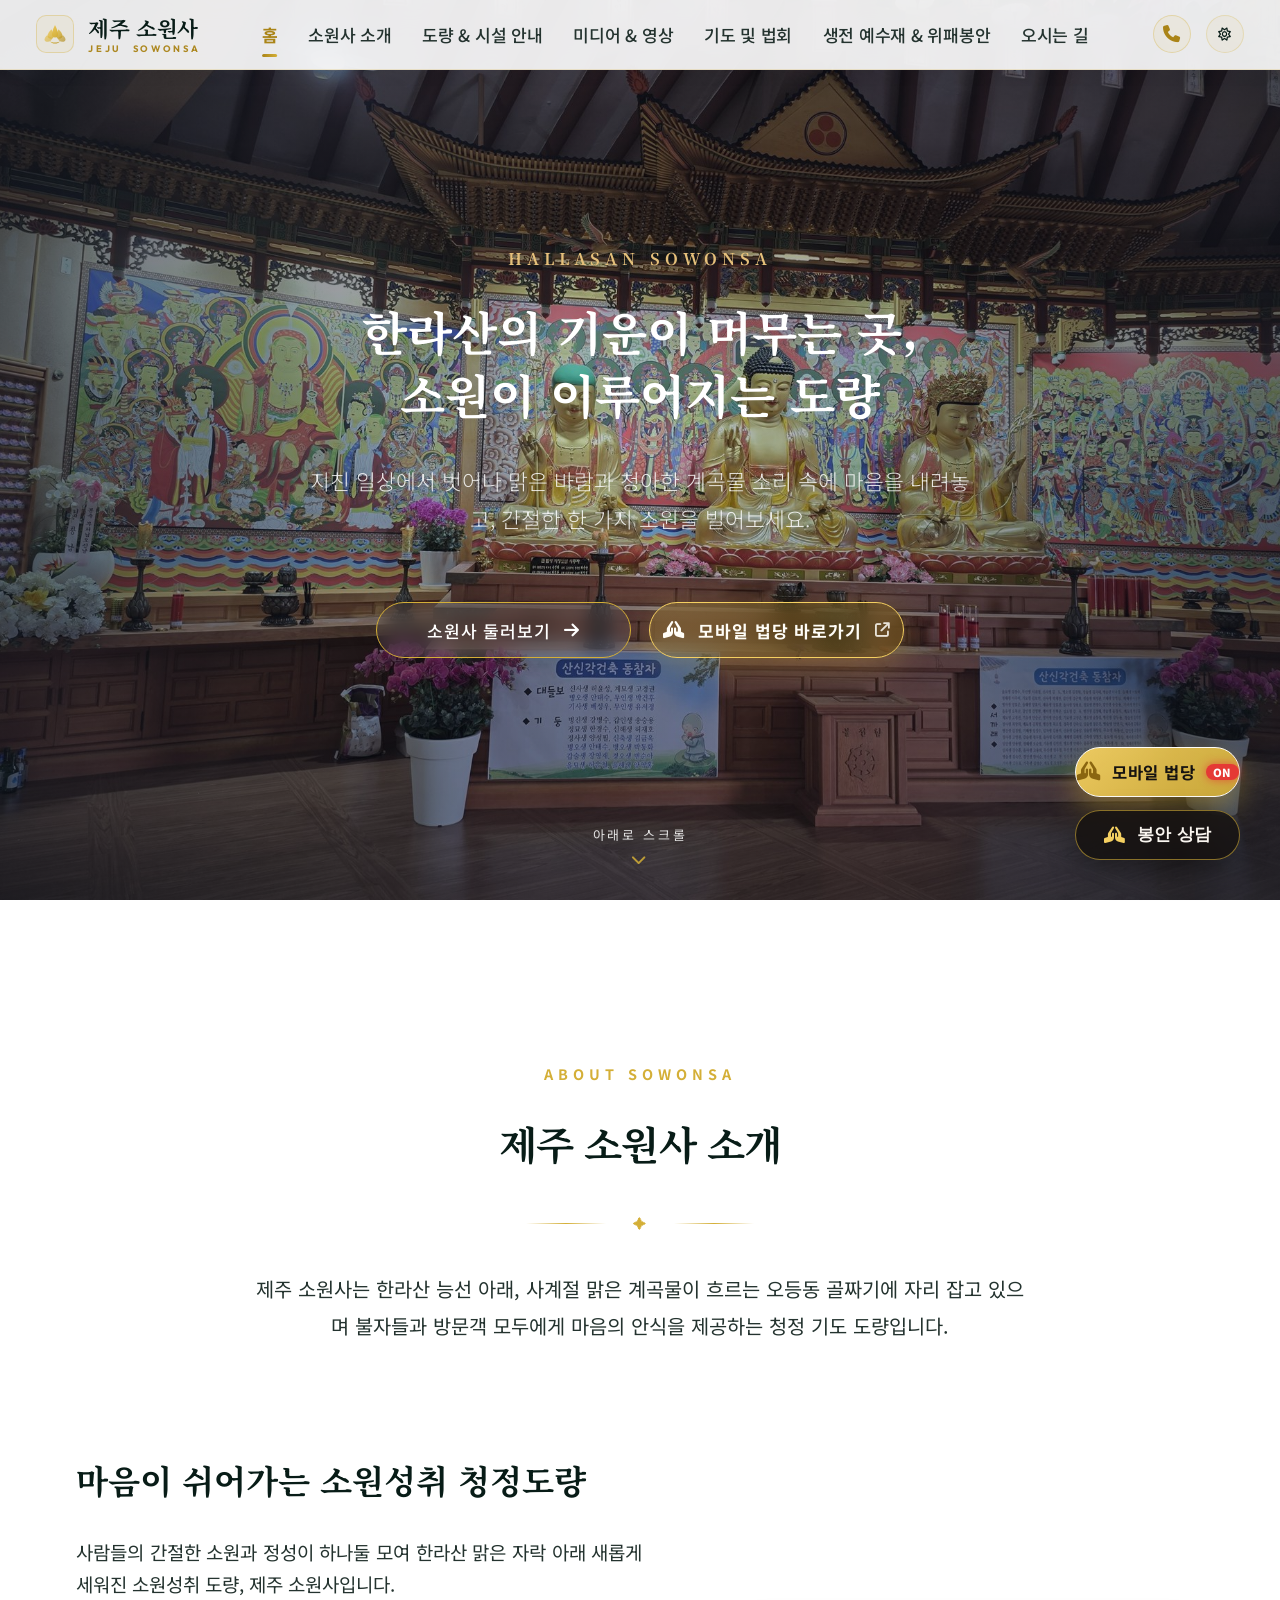
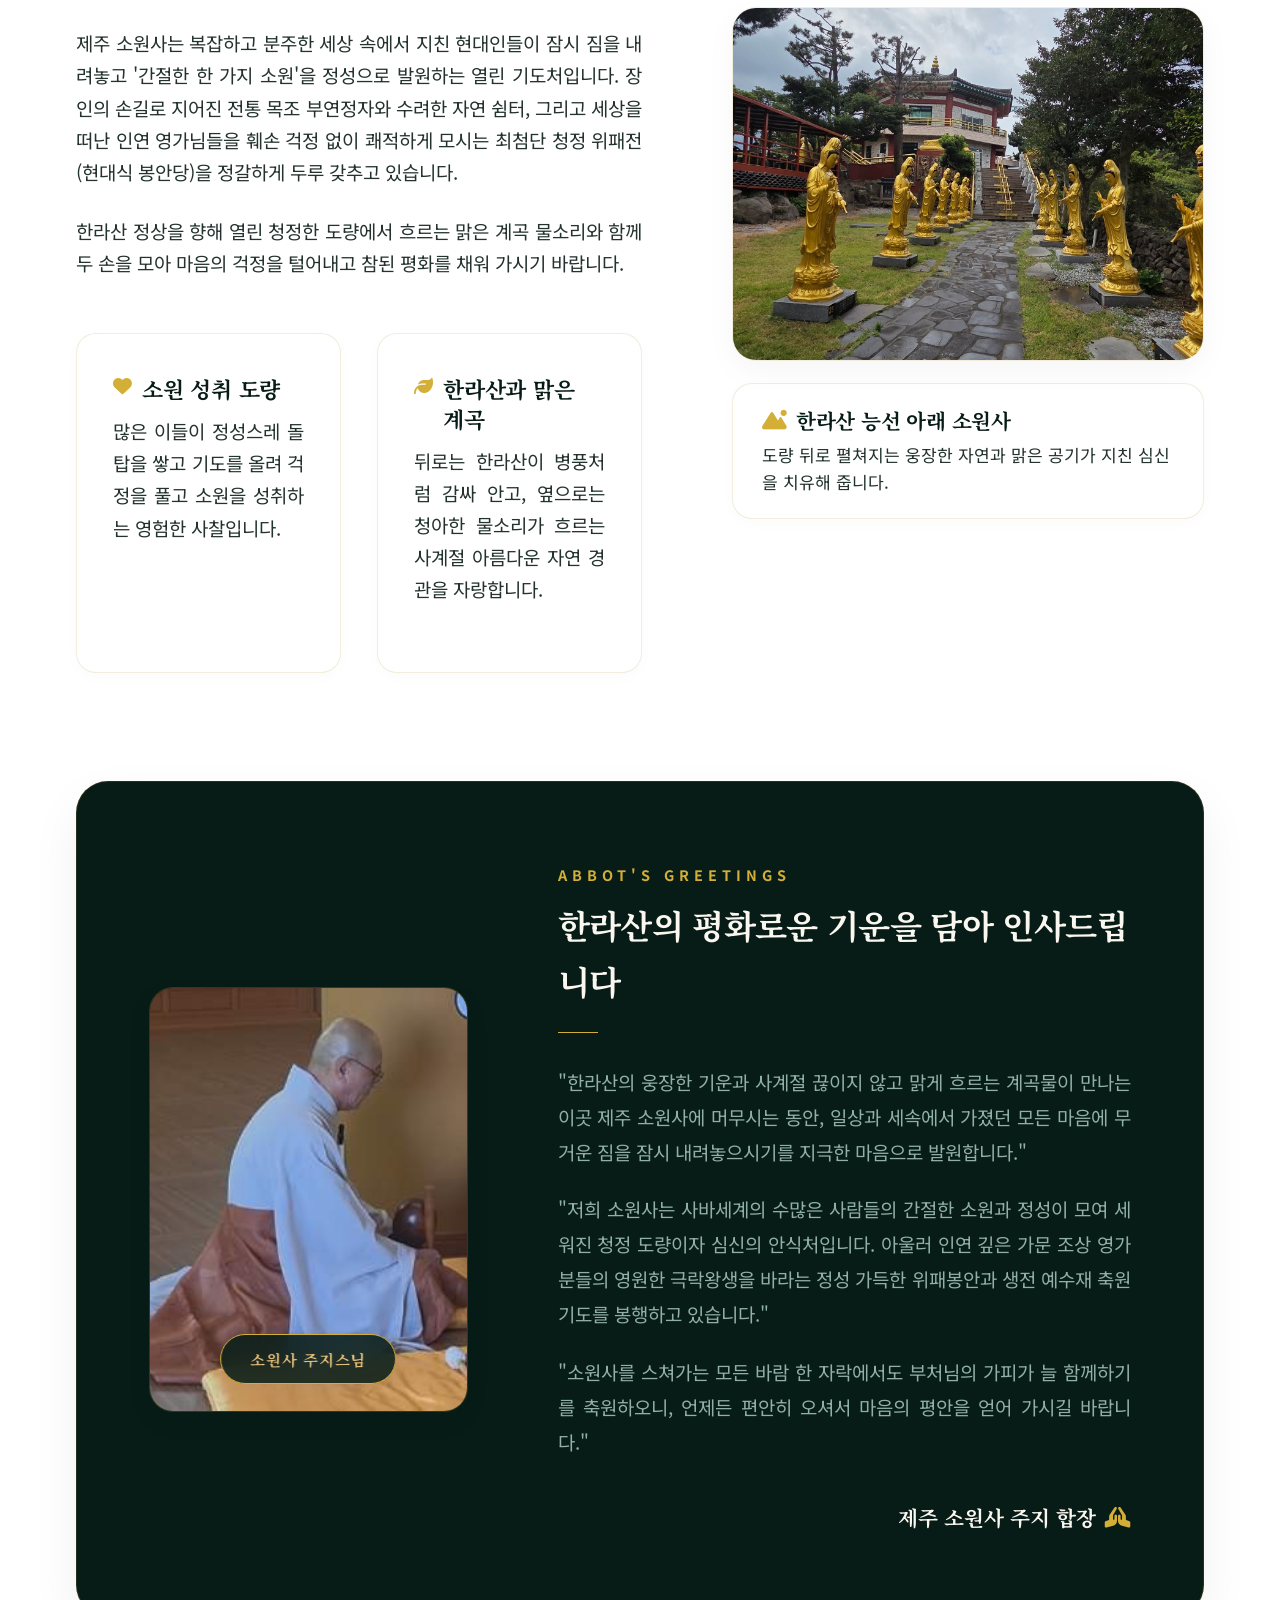
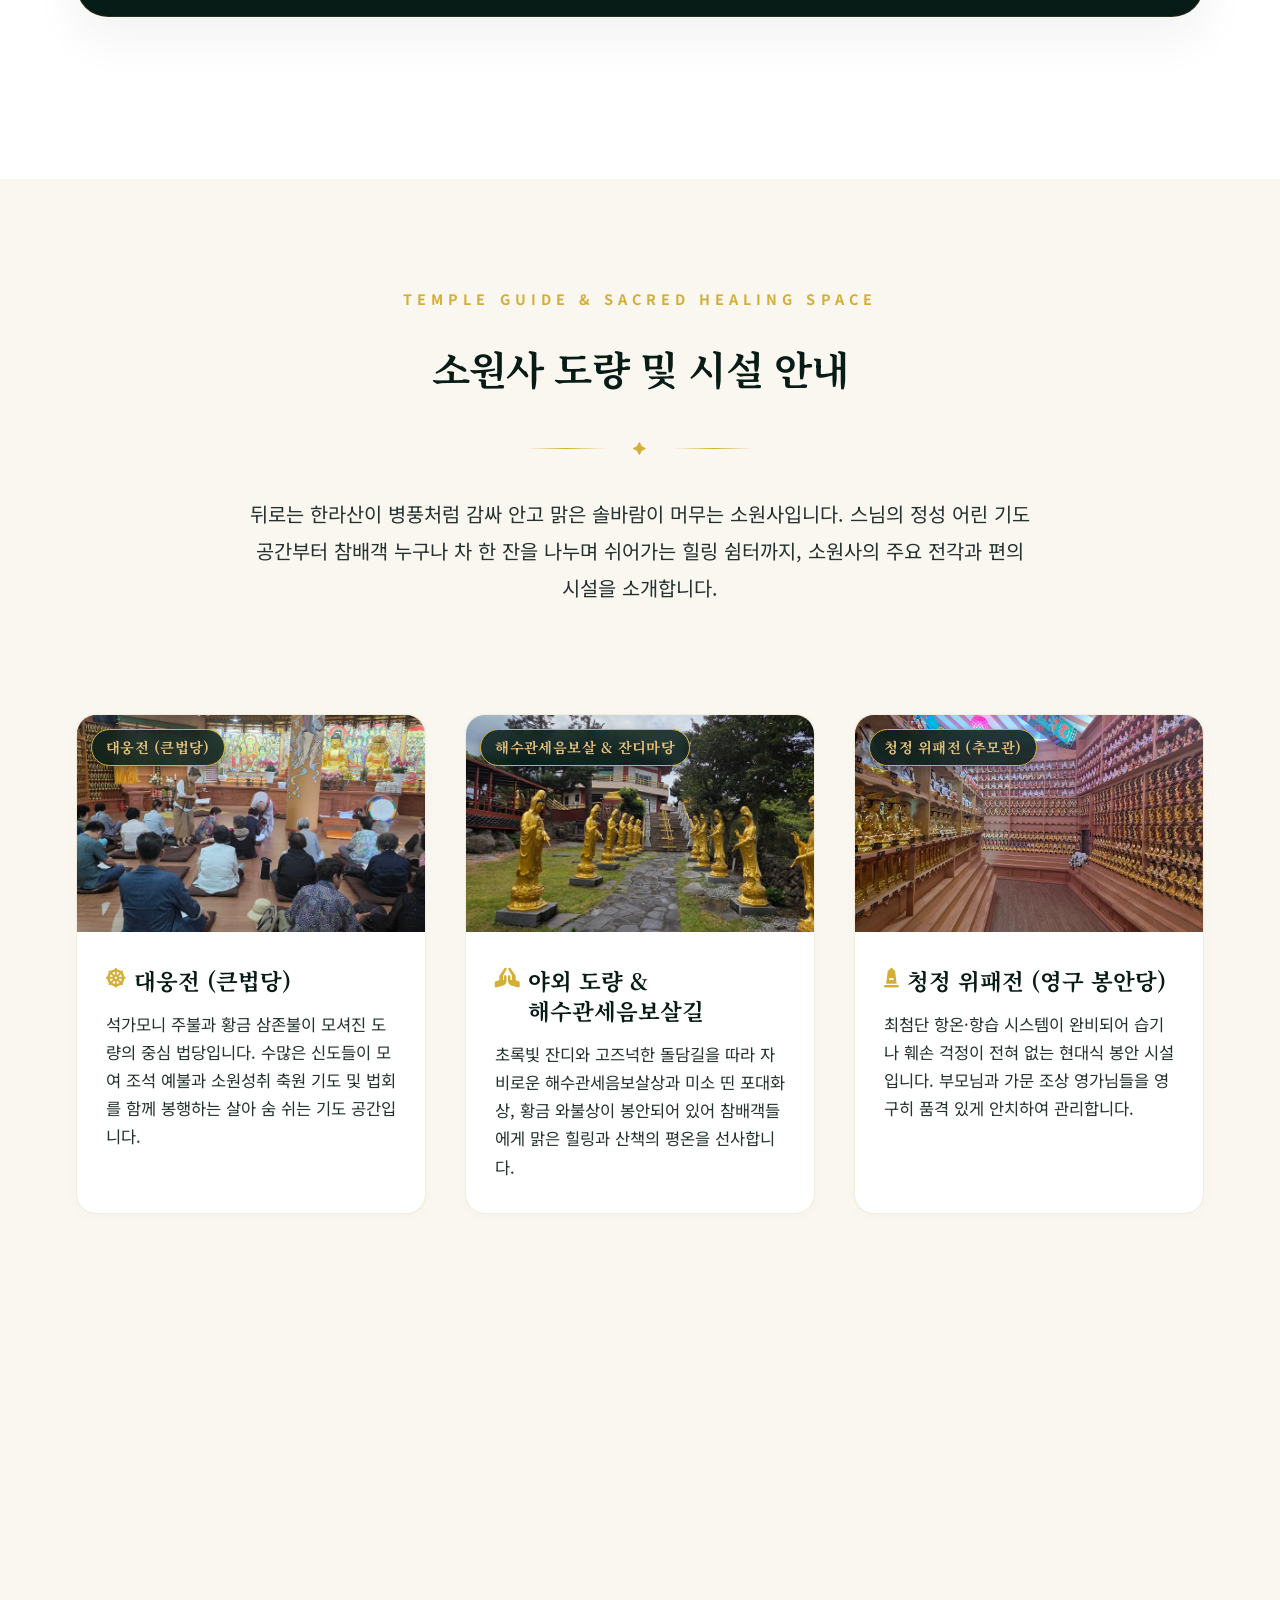
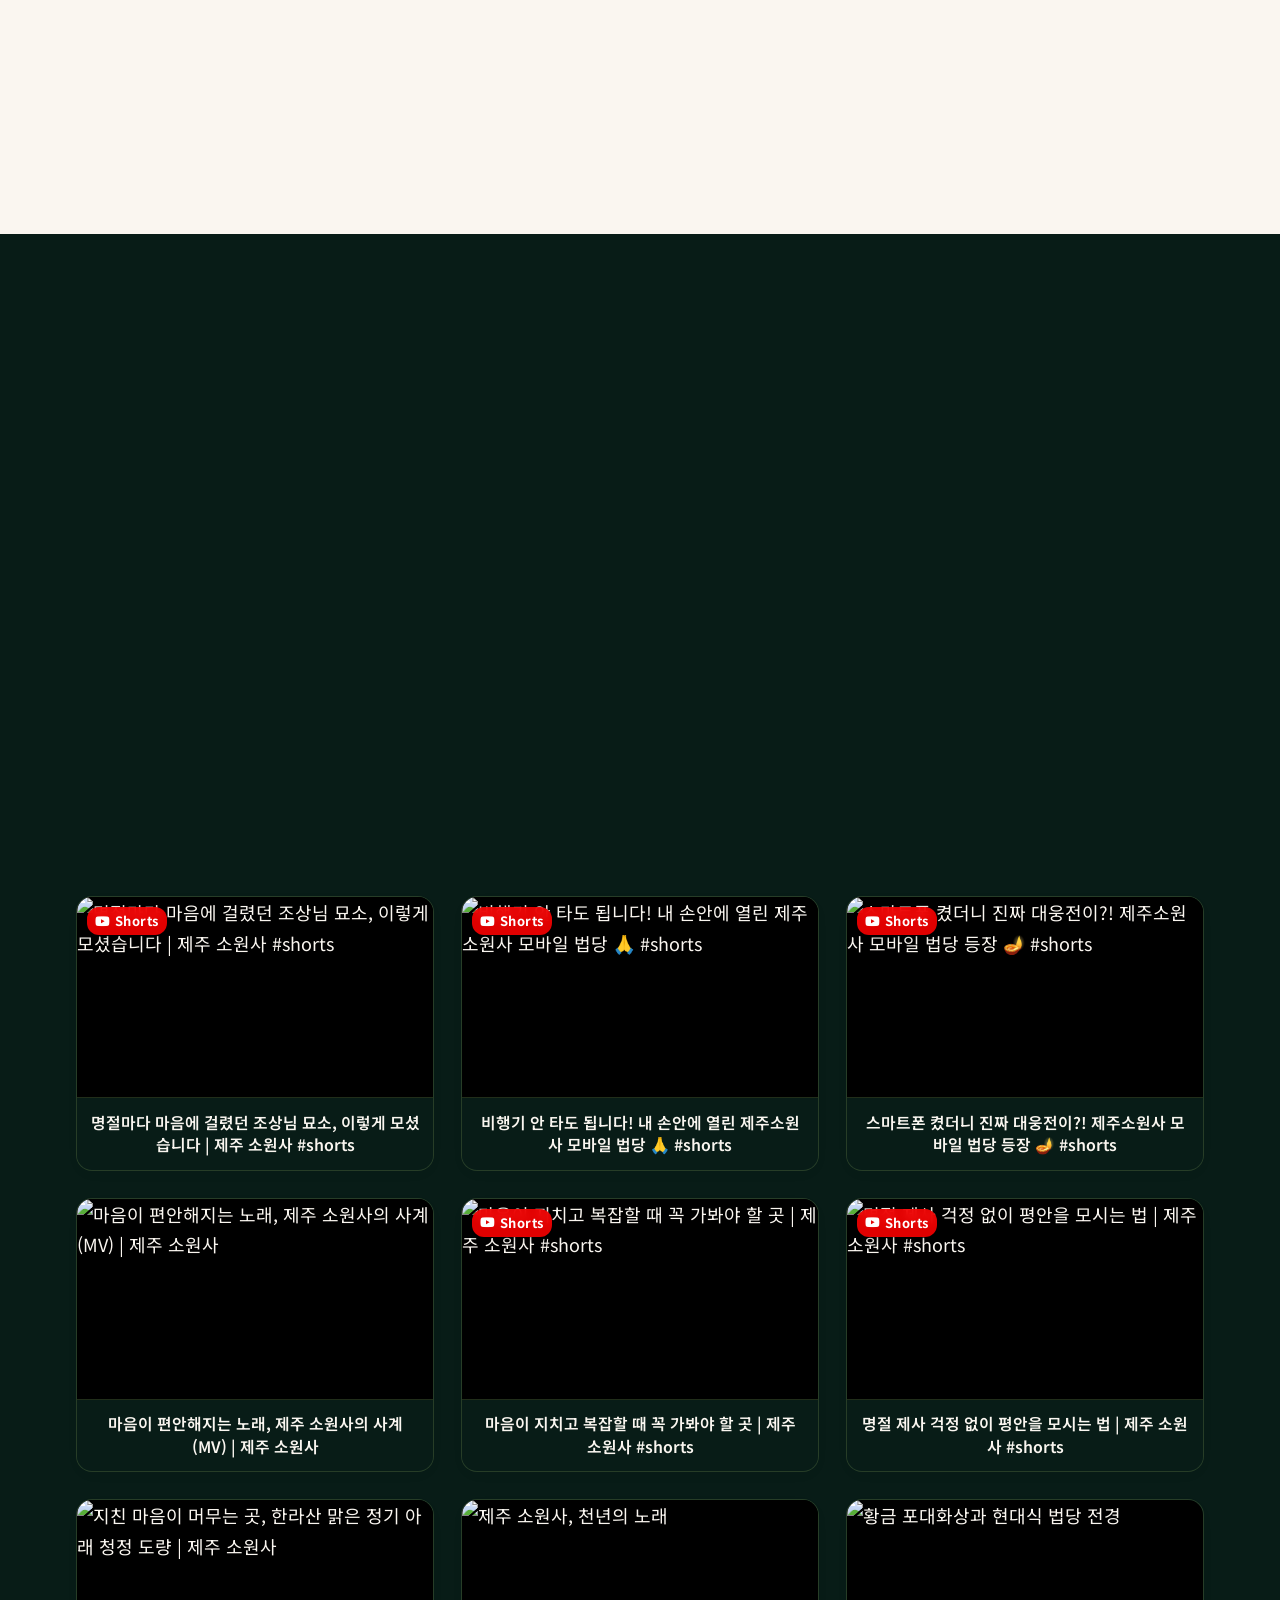
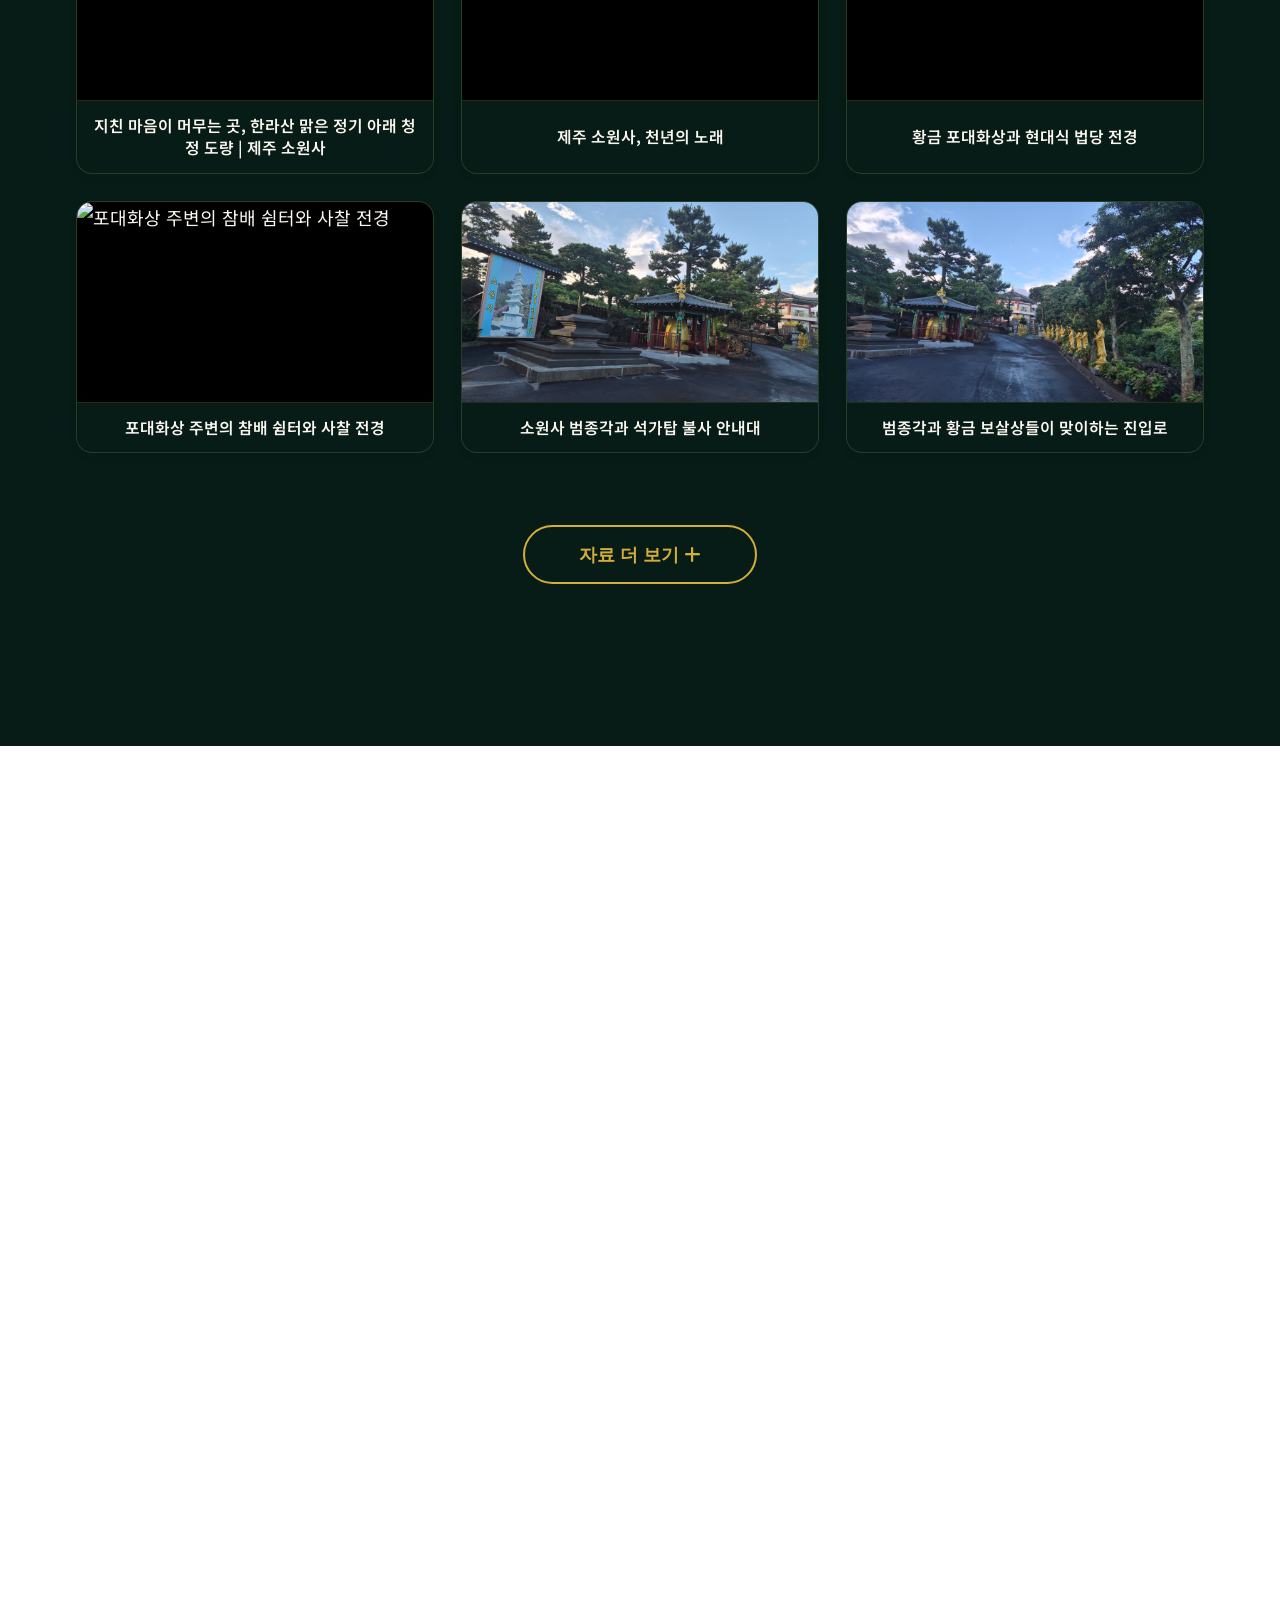
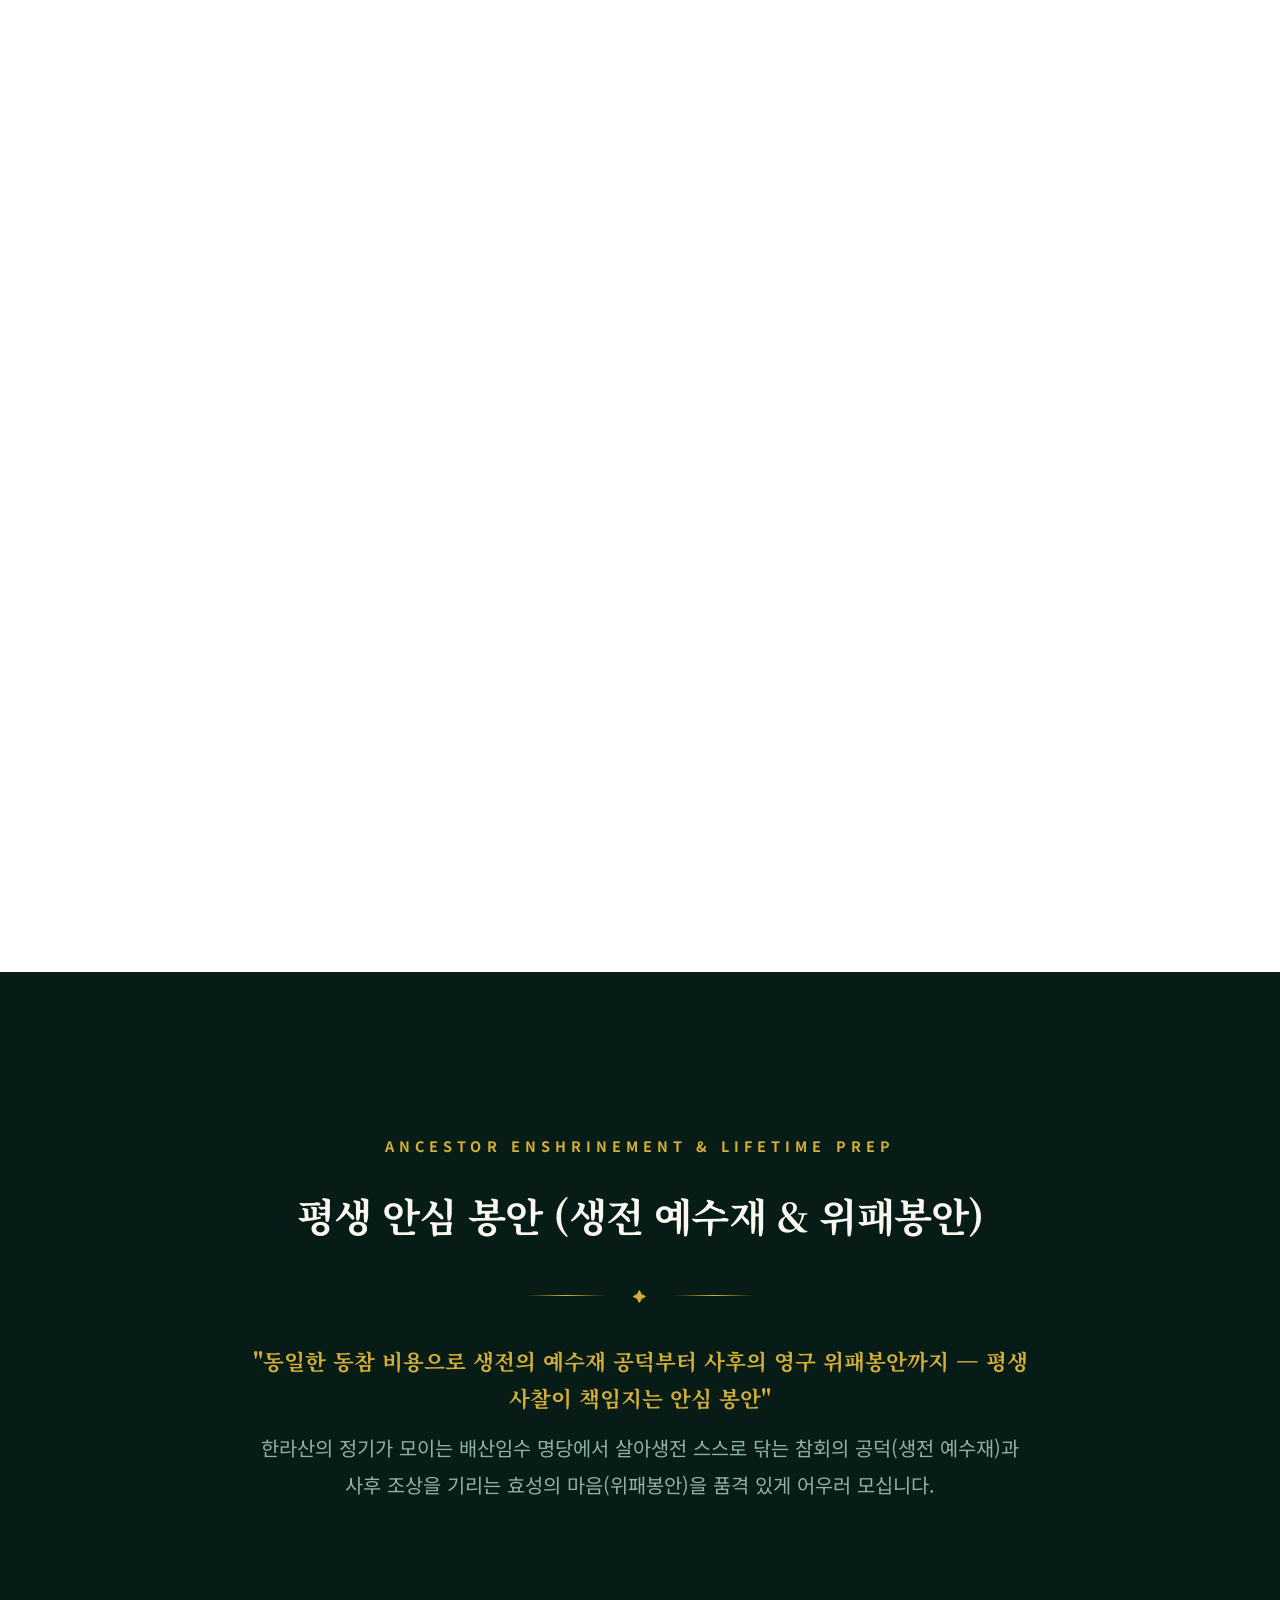
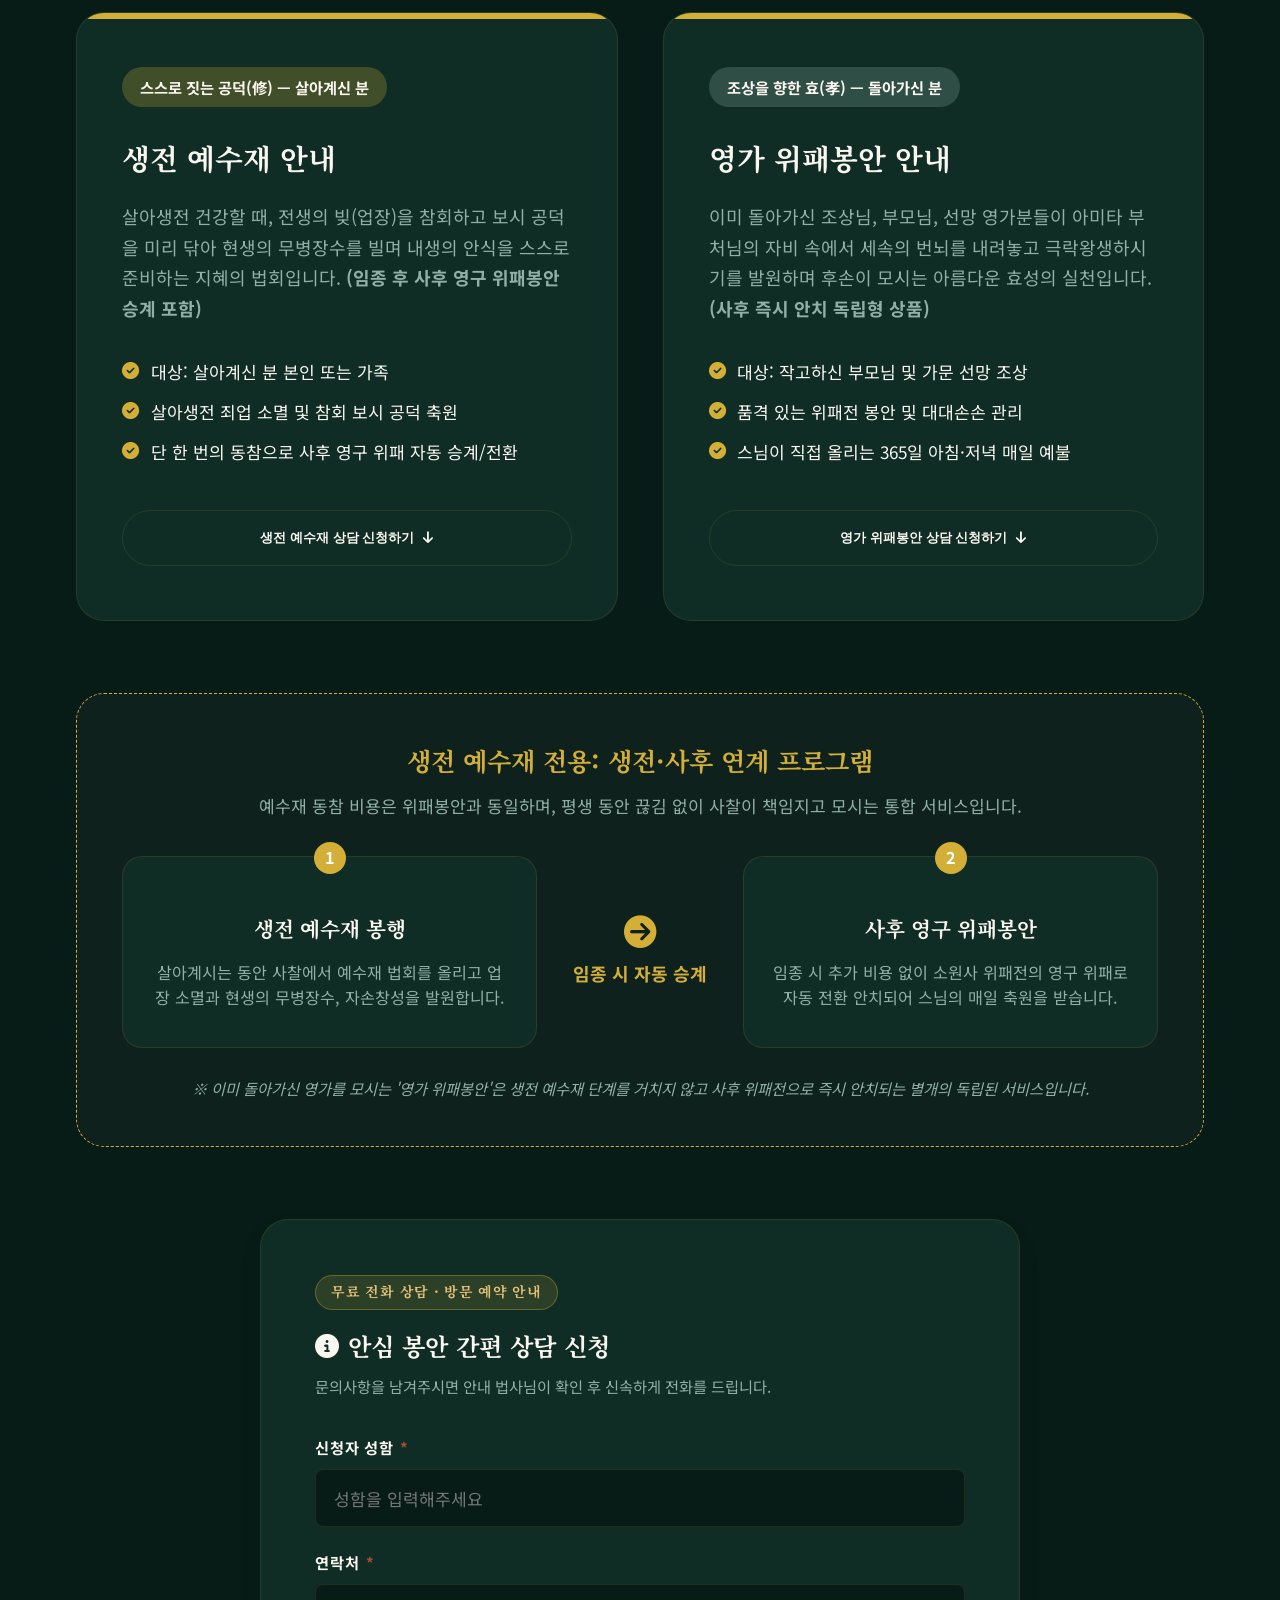
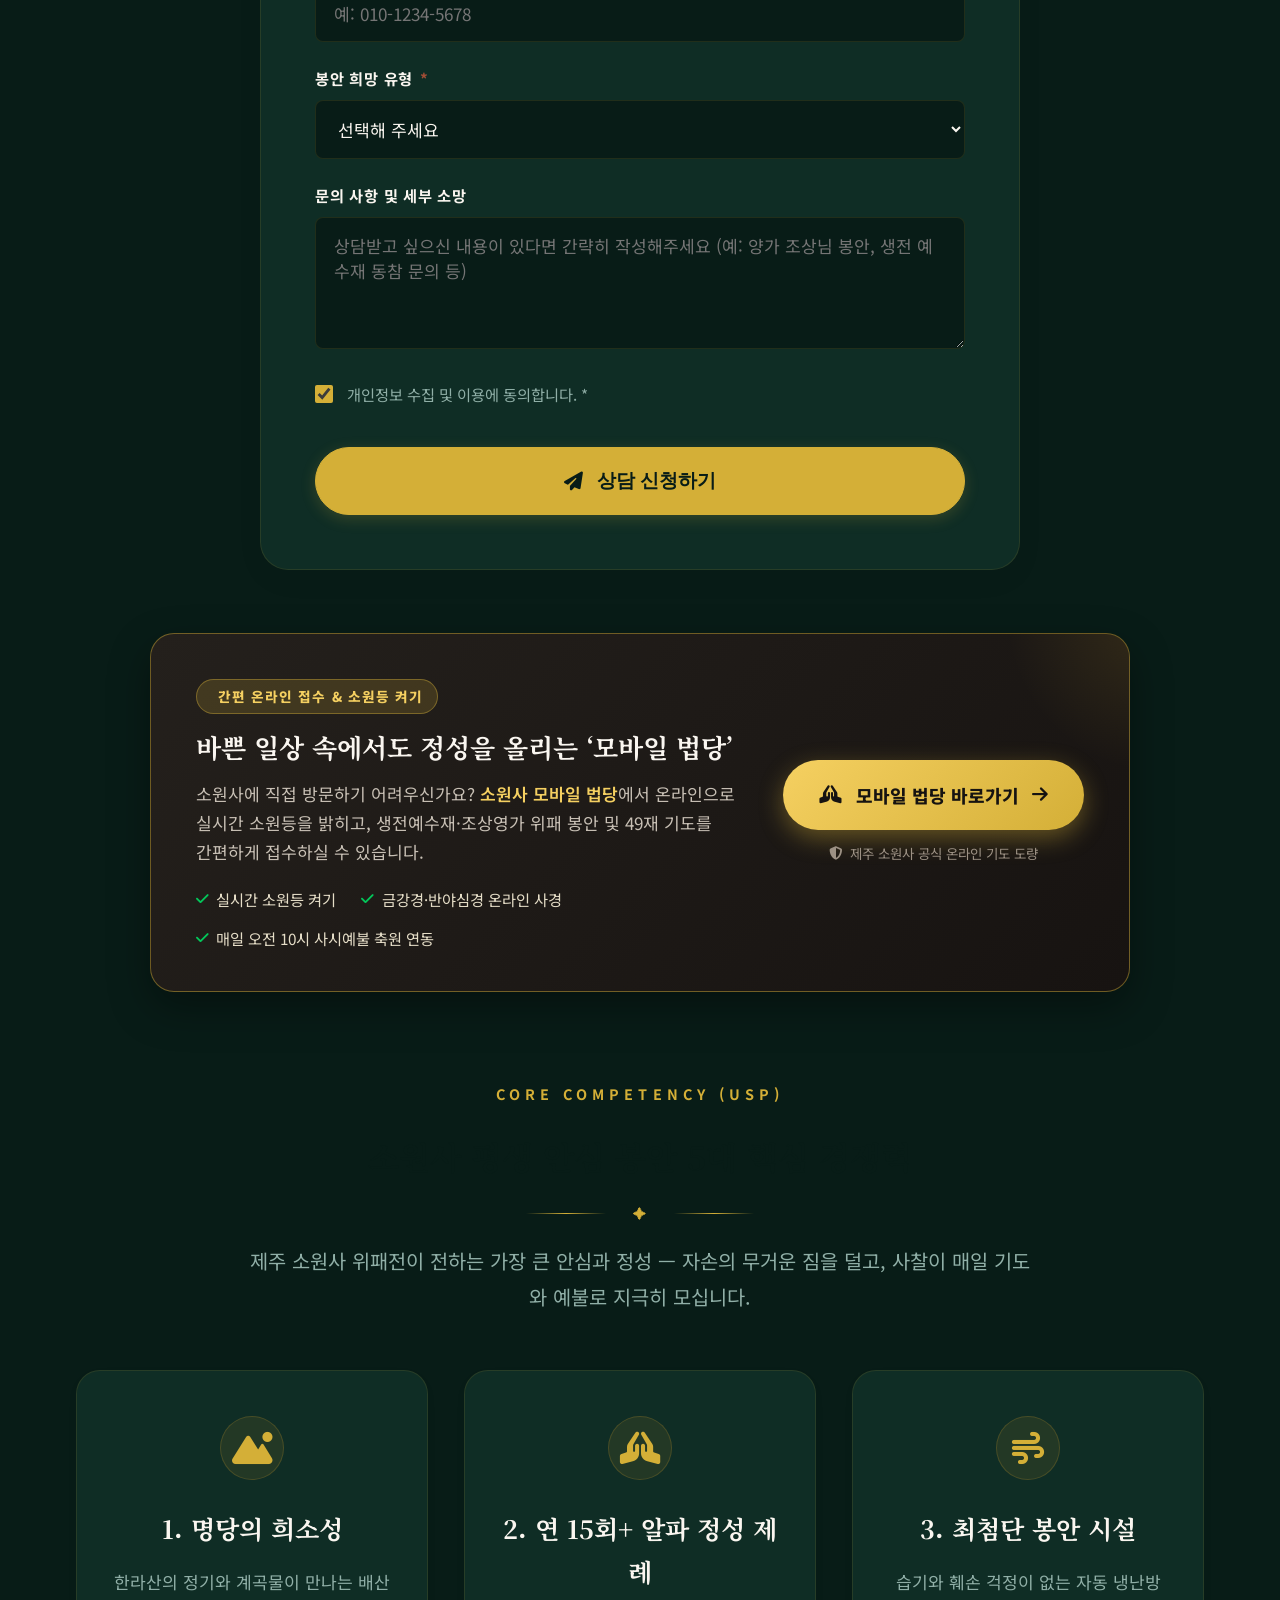
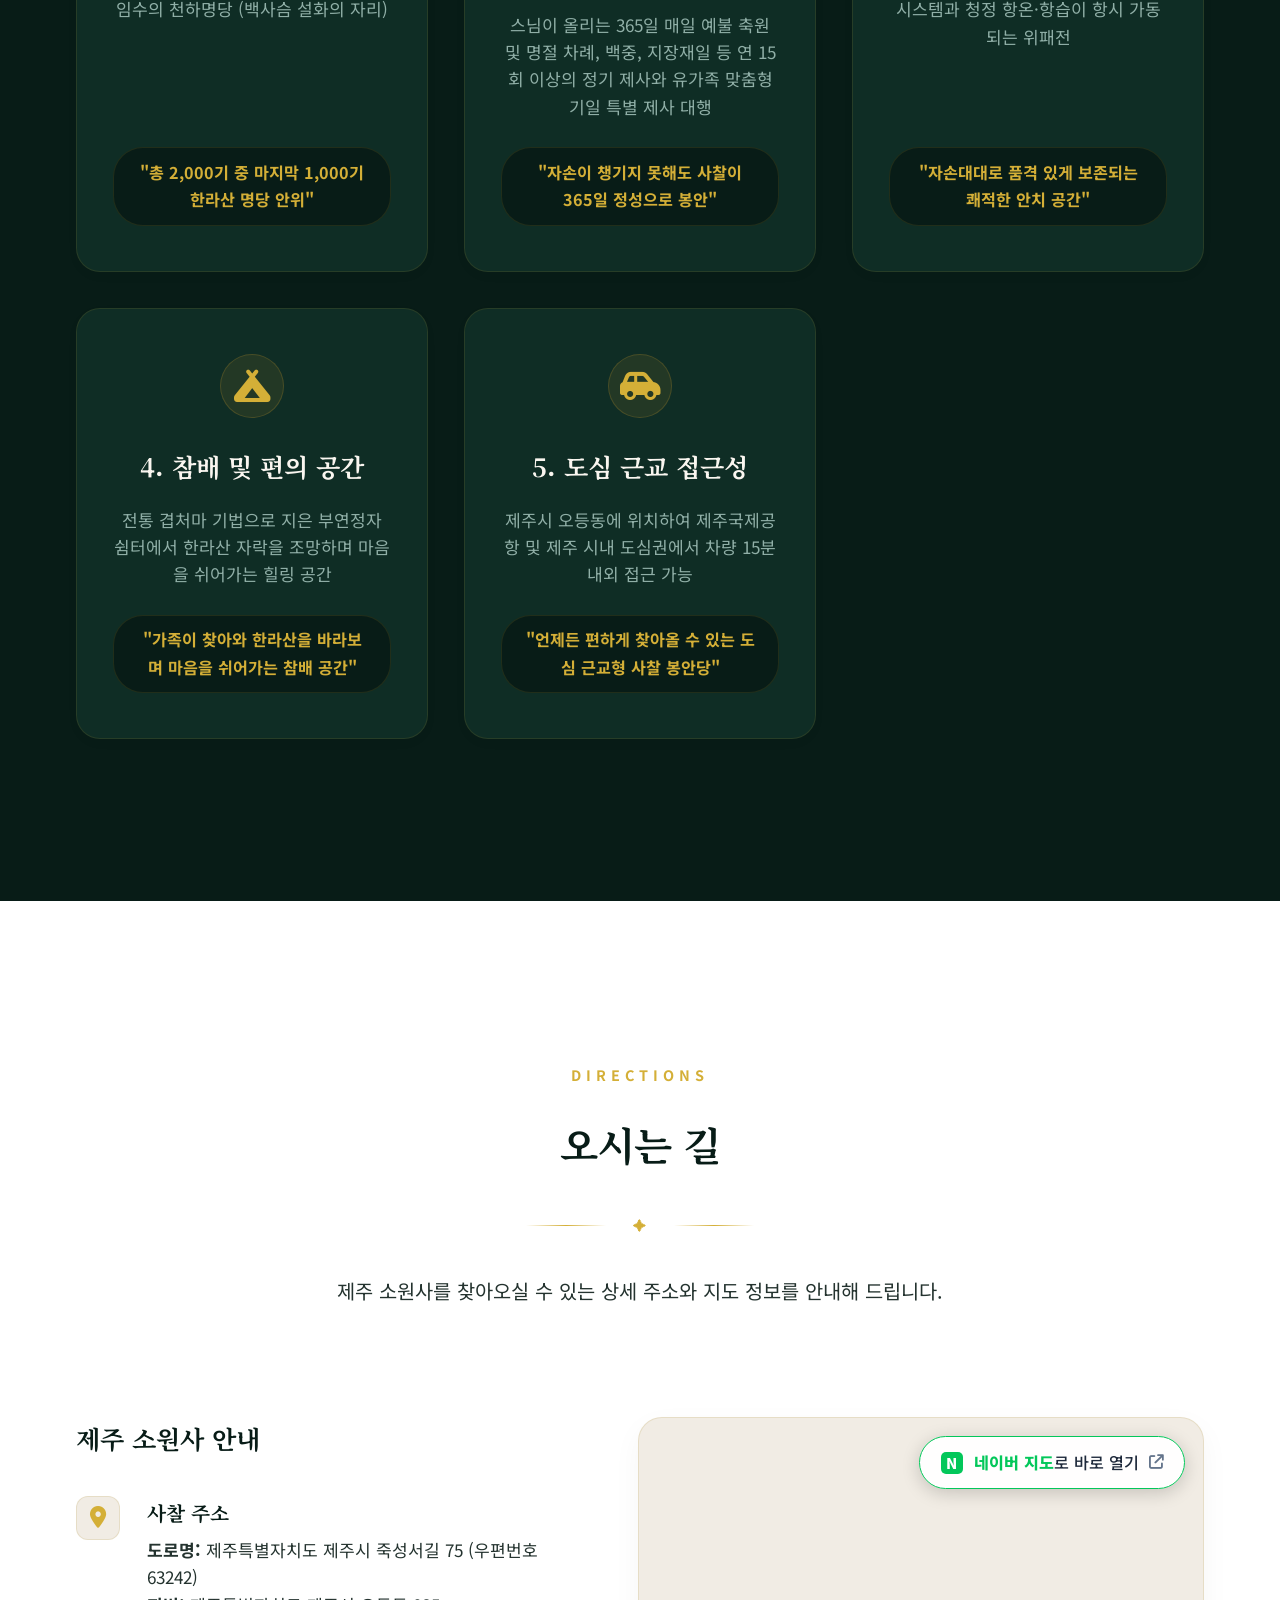
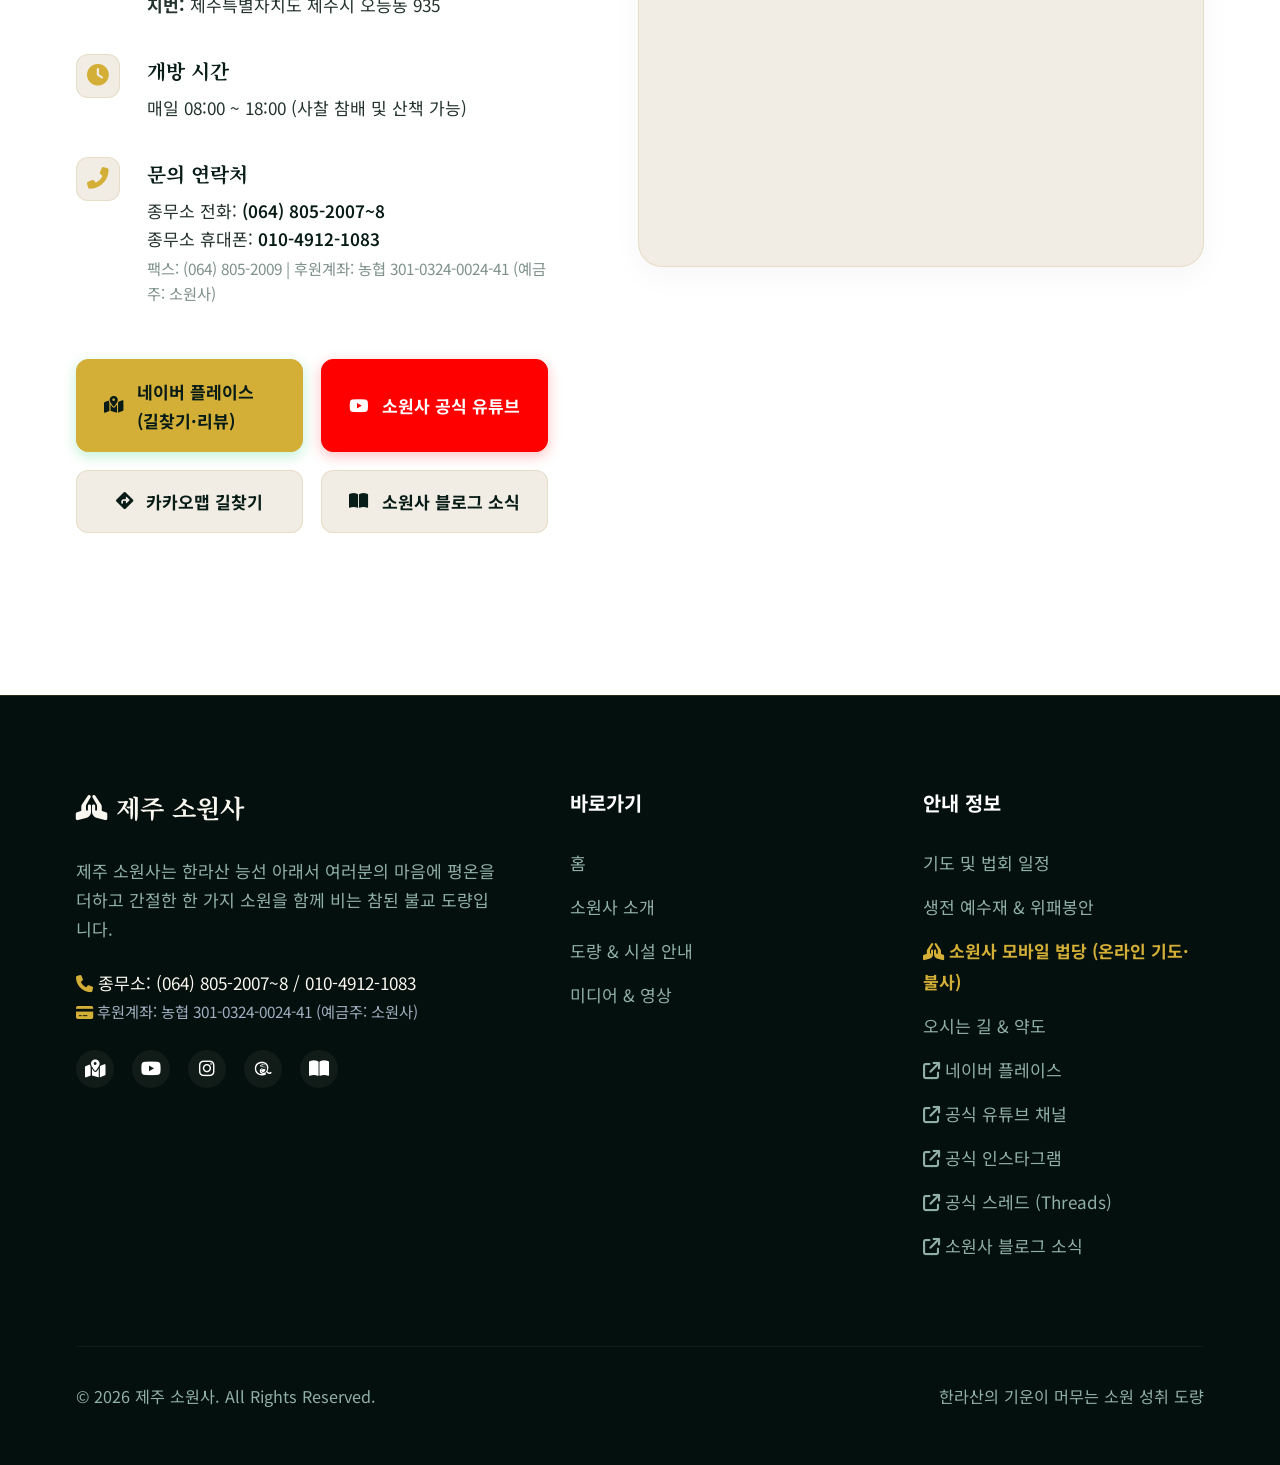
==== commit 12cac669: "seo: add robots.txt and sitemap.xml for search engines" ====
--- a/index.html
+++ b/index.html
@@ -1,1676 +1,1678 @@
-<!DOCTYPE html>-
-<html lang="ko" data-theme="light">-
-<head>-
-  <meta charset="UTF-8">-
-  <meta name="viewport" content="width=device-width, initial-scale=1.0">-
-  -
-  <!-- SEO Meta Tags -->-
-  <title>제주 소원사 공식홈페이지 | 한라산의 기운이 머무는 소원성취 도량</title>-
-  <meta name="description" content="제주특별자치도 제주시 오등동에 위치한 소원성취 기도도량 제주 소원사 공식 홈페이지입니다. 1년 인등, 영구위패봉안, 천도재, 생전예수재, 제사·기일제사, 반려동물(반려견·반려묘) 천도재 및 위패 봉안, 스마트폰 모바일법당 소원등 접수.">-
-  <meta name="keywords" content="제주 소원사, 소원사, 제주 사찰, 제주 절, 오등동 소원사, 소원기도, 한라산 사찰, 제주도 절, 1년 인등, 인등, 연등, 영구위패, 위패봉안, 천도재, 생전예수재, 사시예불, 제사, 기일제사, 제사대행, 기일제사대행, 사찰 제사대행, 사찰 제사, 제사 모셔주는 절, 절에서 제사, 명절차례, 사찰 차례, 조상제사, 반려동물 천도재, 반려견 천도재, 강아지 천도재, 강아지 49재, 반려동물 49재, 고양이 천도재, 반려동물 위패, 반려견 위패, 강아지 위패, 반려동물 위패봉안, 무지개다리 천도재, 펫로스, 반려동물 극락왕생, 대한불교 조계종 소원사, 조계종 제주소원사, 모바일법당">-
-  <meta name="author" content="제주 소원사">-
-  <link rel="canonical" href="https://sowonsa.vercel.app/">-
-  -
-  <!-- Open Graph / Facebook -->-
-  <meta property="og:type" content="website">-
-  <meta property="og:url" content="https://sowonsa.vercel.app/">-
-  <meta property="og:title" content="제주 소원사 공식홈페이지 | 한라산의 기운이 머무는 소원성취 도량">-
-  <meta property="og:description" content="한라산의 기운이 머무는 소원성취 도량 제주 소원사. 1년 인등, 영구위패봉안, 천도재, 기일제사, 반려동물 천도재, 24시간 모바일법당 소원등 접수.">-
-  <meta property="og:image" content="https://sowonsa.vercel.app/images/og_thumbnail.jpg">-
--
-  <!-- 구글 검색엔진 공식 정형 데이터 (Schema.org JSON-LD: 사찰 종교 시설 등록) -->-
-  <script type="application/ld+json">-
-  {-
-    "@context": "https://schema.org",-
-    "@type": "BuddhistTemple",-
-    "name": "제주 소원사",-
-    "alternateName": ["소원사", "제주소원사", "오등동 소원사"],-
-    "url": "https://sowonsa.vercel.app/",-
-    "logo": "https://sowonpray.vercel.app/sowonsa-icon-512.png",-
-    "image": "https://sowonsa.vercel.app/images/og_thumbnail.jpg",-
-    "description": "제주특별자치도 제주시 오등동에 위치한 소원성취 도량 제주 소원사. 대웅전 1년 인등, 지장전 영구위패, 천도재, 기일제사, 반려동물 천도재 및 24시간 모바일법당 소원등 접수.",-
-    "telephone": ["064-805-2007", "010-4912-1083"],-
-    "address": {-
-      "@type": "PostalAddress",-
-      "streetAddress": "죽성서길 75 (오등동 935)",-
-      "addressLocality": "제주시",-
-      "addressRegion": "제주특별자치도",-
-      "postalCode": "63081",-
-      "addressCountry": "KR"-
-    }-
-  }-
-  </script>-
--
-  <!-- Icons & Fonts -->-
-  <link rel="stylesheet" href="https://cdnjs.cloudflare.com/ajax/libs/font-awesome/6.5.1/css/all.min.css">-
-  <link rel="stylesheet" href="style.css?v=20261114_smooth_hero_v3">-
-</head>-
-<body>-
--
-  <!-- Header -->-
-  <header id="site-header">-
-    <div class="nav-container">-
-      <div class="logo">-
-        <a href="#home" class="brand-link" aria-label="제주 소원사 메인 홈으로 이동">-
-          <div class="logo-symbol">-
-            <svg class="lotus-svg" viewBox="0 0 40 40" fill="none" xmlns="http://www.w3.org/2000/svg" aria-hidden="true">-
-              <!-- Sacred Golden Lotus Emblem -->-
-              <path d="M20 5C20 5 15 14.5 15 21C15 23.8 17.2 26 20 26C22.8 26 25 23.8 25 21C25 14.5 20 5 20 5Z" fill="url(#goldLotusGrad)" opacity="0.95"/>-
-              <path d="M14 12C14 12 7.5 18.5 7.5 23C7.5 26.2 10.2 28 13.2 28C16.2 28 17.8 25.5 17.8 24C17.8 18.5 14 12 14 12Z" fill="url(#goldLotusGrad)" opacity="0.82"/>-
-              <path d="M26 12C26 12 32.5 18.5 32.5 23C32.5 26.2 29.8 28 26.8 28C23.8 28 22.2 25.5 22.2 24C22.2 18.5 26 12 26 12Z" fill="url(#goldLotusGrad)" opacity="0.82"/>-
-              <path d="M6.5 22.5C6.5 22.5 2.5 26 2.5 29C2.5 31.2 4.5 33 7.8 33C11.8 33 14.8 29.8 14.8 28C14.8 25.2 6.5 22.5 6.5 22.5Z" fill="url(#goldLotusGrad)" opacity="0.65"/>-
-              <path d="M33.5 22.5C33.5 22.5 37.5 26 37.5 29C37.5 31.2 35.5 33 32.2 33C28.2 33 25.2 29.8 25.2 28C25.2 25.2 33.5 22.5 33.5 22.5Z" fill="url(#goldLotusGrad)" opacity="0.65"/>-
-              <path d="M11.5 32C15.2 34.8 24.8 34.8 28.5 32C26.5 34.8 23.5 35.8 20 35.8C16.5 35.8 13.5 34.8 11.5 32Z" fill="url(#goldLotusGrad)"/>-
-              <defs>-
-                <linearGradient id="goldLotusGrad" x1="5" y1="5" x2="35" y2="35" gradientUnits="userSpaceOnUse">-
-                  <stop stop-color="#F5D061"/>-
-                  <stop offset="0.6" stop-color="#D4AF37"/>-
-                  <stop offset="1" stop-color="#AA8417"/>-
-                </linearGradient>-
-              </defs>-
-            </svg>-
-          </div>-
-          <div class="brand-text">-
-            <span class="brand-title serif">제주 소원사</span>-
-            <span class="brand-sub" aria-label="JEJU SOWONSA">-
-              <span>J</span><span>E</span><span>J</span><span>U</span>-
-              <span class="brand-sub-spacer"></span>-
-              <span>S</span><span>O</span><span>W</span><span>O</span><span>N</span><span>S</span><span>A</span>-
-            </span>-
-          </div>-
-        </a>-
-      </div>-
-      -
-      <nav class="nav-menu" id="nav-menu">-
-        <a href="#home" class="nav-link active">홈</a>-
-        <a href="#intro" class="nav-link">소원사 소개</a>-
-        <a href="#facilities" class="nav-link">도량 & 시설 안내</a>-
-        <a href="#media-gallery" class="nav-link">미디어 & 영상</a>-
-        <a href="#services" class="nav-link">기도 및 법회</a>-
-        <a href="#enshrines-yesujae" class="nav-link">생전 예수재 & 위패봉안</a>-
-        <a href="#location" class="nav-link">오시는 길</a>-
-        </nav>-
--
-      <div class="nav-actions">-
-        <a href="tel:064-805-2007" class="nav-phone-btn" title="종무소 전화 상담 (064-805-2007)" aria-label="종무소 전화 상담">-
-          <i class="fa-solid fa-phone"></i>-
-        </a>-
-        <button class="theme-toggle-btn" id="theme-toggle" aria-label="화면 테마 전환" title="화면 테마 전환">-
-          <i class="fa-regular fa-sun sun-icon"></i>-
-          <i class="fa-regular fa-moon moon-icon"></i>-
-        </button>-
-        <button class="mobile-menu-btn" id="mobile-menu-toggle" aria-label="메뉴 열기">-
-          <i class="fas fa-bars"></i>-
-        </button>-
-      </div>-
-    </div>-
-  </header>-
--
-  <!-- Hero Section -->-
-  <section class="hero" id="home">-
-    <div class="hero-slider" id="hero-slider"></div>-
-    <div class="hero-overlay"></div>-
-    <div class="hero-content">-
-      <span class="hero-badge serif">Hallasan Sowonsa</span>-
-      <h1 class="hero-title serif">한라산의 기운이 머무는 곳,<br>소원이 이루어지는 도량</h1>-
-      <p class="hero-desc">지친 일상에서 벗어나 맑은 바람과 청아한 계곡물 소리 속에 마음을 내려놓고, 간절한 한 가지 소원을 빌어보세요.</p>-
-      <div class="hero-cta-group">-
-        <a href="#intro" class="hero-cta">소원사 둘러보기 <i class="fas fa-arrow-right"></i></a>-
-        <a href="https://sowonpray.vercel.app/" target="_blank" rel="noopener noreferrer" class="hero-cta hero-cta-mobile-temple" title="온라인 소원등 켜기 · 사경 · 불사 신청 (새 창 열림)"><i class="fa-solid fa-hands-praying"></i> 모바일 법당 바로가기 <i class="fa-solid fa-arrow-up-right-from-square" style="font-size: 0.8rem; opacity: 0.85;"></i></a>-
-      </div>-
-    </div>-
-    <div class="scroll-indicator">-
-      <span>아래로 스크롤</span>-
-      <i class="fa-solid fa-chevron-down scroll-arrow"></i>-
-    </div>-
-  </section>-
--
-  <!-- Introduction Section -->-
-  <section class="intro section-light" id="intro">-
-    <div class="section-container">-
-      <div class="section-header reveal">-
-        <span class="section-subtitle">About Sowonsa</span>-
-        <h2 class="section-title serif">제주 소원사 소개</h2>-
-        <div class="divider">-
-          <div class="divider-line"></div>-
-          <div class="divider-leaf"><i class="fa-solid fa-dharmachakra"></i></div>-
-          <div class="divider-line"></div>-
-        </div>-
-        <p>제주 소원사는 한라산 능선 아래, 사계절 맑은 계곡물이 흐르는 오등동 골짜기에 자리 잡고 있으며 불자들과 방문객 모두에게 마음의 안식을 제공하는 청정 기도 도량입니다.</p>-
-      </div>-
--
-      <div class="intro-grid">-
-        <div class="intro-content reveal">-
-          <h3 class="serif">마음이 쉬어가는 소원성취 청정도량</h3>-
-          <p>-
-            사람들의 간절한 소원과 정성이 하나둘 모여 한라산 맑은 자락 아래 새롭게 세워진 소원성취 도량, 제주 소원사입니다.-
-          </p>-
-          <p>-
-            제주 소원사는 복잡하고 분주한 세상 속에서 지친 현대인들이 잠시 짐을 내려놓고 '간절한 한 가지 소원'을 정성으로 발원하는 열린 기도처입니다. 장인의 손길로 지어진 전통 목조 부연정자와 수려한 자연 쉼터, 그리고 세상을 떠난 인연 영가님들을 훼손 걱정 없이 쾌적하게 모시는 최첨단 청정 위패전(현대식 봉안당)을 정갈하게 두루 갖추고 있습니다.-
-          </p>-
-          <p>-
-            한라산 정상을 향해 열린 청정한 도량에서 흐르는 맑은 계곡 물소리와 함께 두 손을 모아 마음의 걱정을 털어내고 참된 평화를 채워 가시기 바랍니다.-
-          </p>-
-          -
-          <div class="intro-highlights">-
-            <div class="highlight-card">-
-              <div class="highlight-title-row">-
-                <span class="highlight-icon"><i class="fa-solid fa-heart"></i></span>-
-                <h4 class="highlight-title serif">소원 성취 도량</h4>-
-              </div>-
-              <p class="highlight-desc">많은 이들이 정성스레 돌탑을 쌓고 기도를 올려 걱정을 풀고 소원을 성취하는 영험한 사찰입니다.</p>-
-            </div>-
-            <div class="highlight-card">-
-              <div class="highlight-title-row">-
-                <span class="highlight-icon"><i class="fa-solid fa-leaf"></i></span>-
-                <h4 class="highlight-title serif">한라산과 맑은 계곡</h4>-
-              </div>-
-              <p class="highlight-desc">뒤로는 한라산이 병풍처럼 감싸 안고, 옆으로는 청아한 물소리가 흐르는 사계절 아름다운 자연 경관을 자랑합니다.</p>-
-            </div>-
-          </div>-
-        </div>-
--
-        <div class="intro-image-wrapper reveal">-
-          <div class="intro-image-container">-
-            <img src="./images/sowonsa_golden_buddha_path.jpg" alt="소원사 해수관세음보살길과 도량 전경" class="intro-image">-
-          </div>-
-          <div class="intro-image-caption">-
-            <h4 class="intro-caption-title serif"><i class="fa-solid fa-mountain-sun"></i> 한라산 능선 아래 소원사</h4>-
-            <p class="intro-caption-text">도량 뒤로 펼쳐지는 웅장한 자연과 맑은 공기가 지친 심신을 치유해 줍니다.</p>-
-          </div>-
-        </div>-
-      </div>-
--
-      <!-- Abbot's Greeting (주지스님 인사말) -->-
-      <div class="abbot-greeting reveal">-
-        <div class="abbot-grid">-
-          <div class="abbot-photo-container">-
-            <img src="./images/sowonsa_abbot_prayer.jpg" alt="소원사 주지스님 기도 정진 모습" class="abbot-photo">-
-            <div class="abbot-badge serif">소원사 주지스님</div>-
-          </div>-
-          <div class="abbot-content">-
-            <span class="section-subtitle abbot-subtitle">Abbot's Greetings</span>-
-            <h3 class="serif abbot-title">한라산의 평화로운 기운을 담아 인사드립니다</h3>-
-            <div class="abbot-divider"></div>-
-            <p>-
-              "한라산의 웅장한 기운과 사계절 끊이지 않고 맑게 흐르는 계곡물이 만나는 이곳 제주 소원사에 머무시는 동안, 일상과 세속에서 가졌던 모든 마음에 무거운 짐을 잠시 내려놓으시기를 지극한 마음으로 발원합니다."-
-            </p>-
-            <p>-
-              "저희 소원사는 사바세계의 수많은 사람들의 간절한 소원과 정성이 모여 세워진 청정 도량이자 심신의 안식처입니다. 아울러 인연 깊은 가문 조상 영가분들의 영원한 극락왕생을 바라는 정성 가득한 위패봉안과 생전 예수재 축원 기도를 봉행하고 있습니다."-
-            </p>-
-            <p>-
-              "소원사를 스쳐가는 모든 바람 한 자락에서도 부처님의 가피가 늘 함께하기를 축원하오니, 언제든 편안히 오셔서 마음의 평안을 얻어 가시길 바랍니다."-
-            </p>-
-            <div class="abbot-signature serif">-
-              제주 소원사 주지 합장 <i class="fa-solid fa-hands-praying"></i>-
-            </div>-
-          </div>-
-        </div>-
-      </div>-
-    </div>-
-  </section>-
--
-  <!-- 1. Temple Facilities Section (도량 및 주요 시설 안내) -->-
-  <section class="facilities-section section-light" id="facilities">-
-    <div class="section-container">-
-      <div class="section-header reveal">-
-        <span class="section-subtitle">Temple Guide & Sacred Healing Space</span>-
-        <h2 class="section-title serif">소원사 도량 및 시설 안내</h2>-
-        <div class="divider">-
-          <div class="divider-line"></div>-
-          <div class="divider-leaf"><i class="fa-solid fa-kaaba"></i></div>-
-          <div class="divider-line"></div>-
-        </div>-
-        <p>뒤로는 한라산이 병풍처럼 감싸 안고 맑은 솔바람이 머무는 소원사입니다. 스님의 정성 어린 기도 공간부터 참배객 누구나 차 한 잔을 나누며 쉬어가는 힐링 쉼터까지, 소원사의 주요 전각과 편의 시설을 소개합니다.</p>-
-      </div>-
--
-      <div class="facilities-grid">-
-        <!-- 시설 1: 대웅전 (큰법당) -->-
-        <div class="facility-card reveal">-
-          <div class="facility-img-wrap">-
-            <img src="./images/sowonsa_real_daewoongjeon.jpg" alt="소원사 대웅전 큰법당 신도 법회 및 기도 정진 전경">-
-            <span class="facility-badge serif">대웅전 (큰법당)</span>-
-          </div>-
-          <div class="facility-info">-
-            <h4 class="serif"><i class="fa-solid fa-dharmachakra"></i> 대웅전 (큰법당)</h4>-
-            <p>석가모니 주불과 황금 삼존불이 모셔진 도량의 중심 법당입니다. 수많은 신도들이 모여 조석 예불과 소원성취 축원 기도 및 법회를 함께 봉행하는 살아 숨 쉬는 기도 공간입니다.</p>-
-          </div>-
-        </div>-
--
-        <!-- 시설 2: 야외 도량 & 해수관세음보살길 -->-
-        <div class="facility-card reveal">-
-          <div class="facility-img-wrap">-
-            <img src="./images/sowonsa_golden_buddha_path.jpg" alt="소원사 해수관세음보살길과 전경">-
-            <span class="facility-badge serif">해수관세음보살 & 잔디마당</span>-
-          </div>-
-          <div class="facility-info">-
-            <h4 class="serif"><i class="fa-solid fa-hands-praying"></i> 야외 도량 & 해수관세음보살길</h4>-
-            <p>초록빛 잔디와 고즈넉한 돌담길을 따라 자비로운 해수관세음보살상과 미소 띤 포대화상, 황금 와불상이 봉안되어 있어 참배객들에게 맑은 힐링과 산책의 평온을 선사합니다.</p>-
-          </div>-
-        </div>-
--
-        <!-- 시설 3: 청정 위패전 (추모관) -->-
-        <div class="facility-card reveal">-
-          <div class="facility-img-wrap">-
-            <img src="./images/sowonsa_real_wipae_hall.jpg" alt="소원사 청정 위패전 실제 봉안 전경">-
-            <span class="facility-badge serif">청정 위패전 (추모관)</span>-
-          </div>-
-          <div class="facility-info">-
-            <h4 class="serif"><i class="fa-solid fa-monument"></i> 청정 위패전 (영구 봉안당)</h4>-
-            <p>최첨단 항온·항습 시스템이 완비되어 습기나 훼손 걱정이 전혀 없는 현대식 봉안 시설입니다. 부모님과 가문 조상 영가님들을 영구히 품격 있게 안치하여 관리합니다.</p>-
-          </div>-
-        </div>-
--
-        <!-- 시설 4: 종무소 및 다실 (상담 쉼터) -->-
-        <div class="facility-card reveal">-
-          <div class="facility-img-wrap">-
-            <img src="./images/sowonsa_real_outdoor_shelter.jpg" alt="소원사 야외 솔바람 쉼터 및 참배객 차담 공간">-
-            <span class="facility-badge serif">솔바람 야외 쉼터</span>-
-          </div>-
-          <div class="facility-info">-
-            <h4 class="serif"><i class="fa-solid fa-mug-hot"></i> 솔바람 야외 쉼터 & 다담 공간</h4>-
-            <p>초록빛 인조잔디와 시원한 차양막 아래서 소나무 바람을 맞으며 편안하게 차를 마시고 담소를 나눌 수 있는 참배객 전용 야외 힐링 쉼터입니다.</p>-
-          </div>-
-        </div>-
--
-        <!-- 시설 5: 공양간 (사찰 식당) & 대형 세미나실 -->-
-        <div class="facility-card reveal">-
-          <div class="facility-img-wrap">-
-            <img src="./images/sowonsa_real_gongyanggan.jpg" alt="소원사 정갈한 대형 공양간 및 신도 모임 공간">-
-            <span class="facility-badge serif">청정 공양간 (식당)</span>-
-          </div>-
-          <div class="facility-info">-
-            <h4 class="serif"><i class="fa-solid fa-bowl-rice"></i> 청정 공양간 & 신도 모임관</h4>-
-            <p>사찰을 찾아오신 불자님들과 방문객들이 정갈한 사찰 공양을 함께 나누고, 법회 후 따뜻한 소통과 친교를 나눌 수 있는 넓고 쾌적한 현대식 공양 공간입니다.</p>-
-          </div>-
-        </div>-
--
-        <!-- 시설 6: 범종각 & 일주문 -->-
-        <div class="facility-card reveal">-
-          <div class="facility-img-wrap">-
-            <img src="./images/260820-03.jpg" alt="소원사 범종각 전경">-
-            <span class="facility-badge serif">범종각 & 일주문</span>-
-          </div>-
-          <div class="facility-info">-
-            <h4 class="serif"><i class="fa-solid fa-bell"></i> 소원사 범종각 & 일주문</h4>-
-            <p>사찰의 입구에서 장엄함을 더하는 황금빛 범종각입니다. 은은하게 울려 퍼지는 맑은 종소리가 사바세계의 모든 고통을 씻어내고 온 누리에 부처님의 자비를 전합니다.</p>-
-          </div>-
-        </div>-
-      </div>-
-    </div>-
-  </section>-
--
-  <!-- 2. Media & Video Section (유튜브 쇼츠, MV, 영상) -->-
-  <section class="gallery-section section-dark" id="media-gallery">-
-    <div class="section-container">-
-      <div class="section-header reveal">-
-        <span class="section-subtitle">Media & Video Showcase</span>-
-        <h2 class="section-title serif">소원사 미디어 & 영상</h2>-
-        <div class="divider">-
-          <div class="divider-line"></div>-
-          <div class="divider-leaf"><i class="fa-solid fa-play"></i></div>-
-          <div class="divider-line"></div>-
-        </div>-
-        <p>유튜브 쇼츠, 힐링 뮤직비디오, 그리고 청정 도량의 평온한 기운을 담은 생생한 영상과 사찰 소식을 만나보세요.</p>-
-      </div>-
--
-      <div class="gallery-filters reveal">-
-        <button class="filter-btn active" data-filter="all">전체보기</button>-
-        <button class="filter-btn" data-filter="video">유튜브 영상 & 쇼츠</button>-
-        <button class="filter-btn" data-filter="scenery">사찰 기록 사진</button>-
-      </div>-
--
-      <div class="gallery-grid" id="gallery-grid">-
-        <!-- Rendered dynamically by app.js -->-
-      </div>-
--
-      <div class="gallery-loadmore reveal">-
-        <button class="loadmore-btn" id="load-more-btn">자료 더 보기 <i class="fas fa-plus"></i></button>-
-      </div>-
-    </div>-
-  </section>-
--
-  <!-- Services & Prayers Section (기도 및 법회) -->-
-  <section class="services section-light" id="services">-
-    <div class="section-container">-
-      <div class="section-header reveal">-
-        <span class="section-subtitle">Temple Prayers & Rites</span>-
-        <h2 class="section-title serif">기도 및 법회 안내</h2>-
-        <div class="divider">-
-          <div class="divider-line"></div>-
-          <div class="divider-leaf"><i class="fa-solid fa-spa"></i></div>-
-          <div class="divider-line"></div>-
-        </div>-
-        <p>소원사에서 정기적으로 봉행하는 법회와 특별 기도, 그리고 조상 영가의 49재 및 제사 일정입니다.</p>-
-      </div>-
--
-      <div class="services-grid">-
-        <div class="services-info reveal">-
-          <div class="service-item-detail">-
-            <h4 class="serif"><i class="fa-solid fa-circle-check"></i> 초하루 및 보름 정기 법회</h4>-
-            <p>매월 음력 초하루(1일)와 보름(15일) 오전 10시 대웅전에서 정기 신도 예불 및 소원 성취 발원 법회를 봉행합니다. 한 달의 시작과 중간에 부처님의 가르침을 되새기고 온 가족의 건강과 행복을 기원합니다.</p>-
-          </div>-
--
-          <div class="service-item-detail">-
-            <h4 class="serif"><i class="fa-solid fa-circle-check"></i> 영가 49재 및 조상제사</h4>-
-            <p>임종 후 49일 동안 영가의 극락왕생을 비는 49재를 추모관(지장전)에서 엄숙하고 극진하게 봉행합니다. 기제사, 백중 우란분재, 명절 합동 차례 등 바쁜 현대인들을 대신해 사찰에서 정성껏 조상 제사를 대행해 지내 드립니다.</p>-
-          </div>-
--
-          <div class="service-item-detail">-
-            <h4 class="serif"><i class="fa-solid fa-circle-check"></i> 특별 기도 불사</h4>-
-            <p>신년 맞이 신중기도, 입춘 맞이 삼재소멸 기도, 부처님오신날 봉축 법요식, 수능 시험 고득점 원만 성취 백일기도 등 연중 다양한 절기 및 개별 소망 성취 맞춤형 기도를 올립니다.</p>-
-          </div>-
-        </div>-
--
-        <div class="calendar-container reveal">-
-          <h4 class="serif calendar-title"><i class="fa-solid fa-calendar-days"></i> 소원사 연간 법회 및 기도 일정표</h4>-
-          <div class="calendar-table-wrapper">-
-            <table class="calendar-table">-
-              <thead>-
-                <tr>-
-                  <th>법회 / 기도명</th>-
-                  <th>일시 (매월/일정)</th>-
-                  <th>장소</th>-
-                  <th>주요 내용</th>-
-                </tr>-
-              </thead>-
-              <tbody>-
-                <tr>-
-                  <td data-label="법회 / 기도명"><strong>음력 초하루 법회</strong></td>-
-                  <td data-label="일시">매월 음력 1일 (오전 10:00)</td>-
-                  <td data-label="장소">대웅전 (본당)</td>-
-                  <td data-label="주요 내용">신도 가정 평안 발원 축원, 보현행원품 독송</td>-
-                </tr>-
-                <tr>-
-                  <td data-label="법회 / 기도명"><strong>음력 보름 법회</strong></td>-
-                  <td data-label="일시">매월 음력 15일 (오전 10:00)</td>-
-                  <td data-label="장소">대웅전 (본당)</td>-
-                  <td data-label="주요 내용">금강경 독경, 인등 동참 불자 가족 축원</td>-
-                </tr>-
-                <tr>-
-                  <td data-label="법회 / 기도명"><strong>지장재일 정기 제례</strong></td>-
-                  <td data-label="일시">매월 음력 18일 (오전 10:00)</td>-
-                  <td data-label="장소">지장전 (추모관)</td>-
-                  <td data-label="주요 내용">조상 영가 극락왕생 발원 특별 정대 제례 (연 12회)</td>-
-                </tr>-
-                <tr>-
-                  <td data-label="법회 / 기도명"><strong>관음재일 기도</strong></td>-
-                  <td data-label="일시">매월 음력 24일 (오전 10:00)</td>-
-                  <td data-label="장소">대웅전 (본당)</td>-
-                  <td data-label="주요 내용">관세음보살 보문품 독송, 소망 소원 성취 발원</td>-
-                </tr>-
-                <tr>-
-                  <td data-label="법회 / 기도명"><strong>명절 합동 차례</strong></td>-
-                  <td data-label="일시">설날 및 추석 당일 (오전 10:00)</td>-
-                  <td data-label="장소">지장전 (추모관)</td>-
-                  <td data-label="주요 내용">설·추석 영가 합동 차례 및 기제사 봉행 (연 2회)</td>-
-                </tr>-
-                <tr>-
-                  <td data-label="법회 / 기도명"><strong>백중 우란분재</strong></td>-
-                  <td data-label="일시">음력 7월 15일 (오전 10:00)</td>-
-                  <td data-label="장소">대웅전 / 지장전</td>-
-                  <td data-label="주요 내용">조상 영가 대재 및 천도 기도의식 봉행 (연 1회)</td>-
-                </tr>-
-                <tr>-
-                  <td data-label="법회 / 기도명"><strong>영가 49재 / 기제사</strong></td>-
-                  <td data-label="일시">수시 접수 및 단독 봉행</td>-
-                  <td data-label="장소">지장전 (추모관)</td>-
-                  <td data-label="주요 내용">기일 당일 영가 단독 제사 대행 (제수 음식비 20만원 추가), 49재 및 천도재 대행</td>-
-                </tr>-
-              </tbody>-
-            </table>-
-          </div>-
-          <p class="calendar-notice">* 특별 기도 동참 및 제사 대행, 위패봉안 접수는 안내 법사님을 통해 연중 상시 신청 가능합니다.</p>-
-        </div>-
-      </div>-
-    </div>-
-  </section>-
--
-  <!-- Enshrinement Guide Section (위패봉안 및 생전 예수재 안내) -->-
-  <section class="enshrines section-dark" id="enshrines-yesujae">-
-    <div class="section-container">-
-      <div class="section-header reveal">-
-        <span class="section-subtitle">Ancestor Enshrinement & Lifetime Prep</span>-
-        <h2 class="section-title serif">평생 안심 봉안 (생전 예수재 & 위패봉안)</h2>-
-        <div class="divider">-
-          <div class="divider-line"></div>-
-          <div class="divider-leaf"><i class="fa-solid fa-spa"></i></div>-
-          <div class="divider-line"></div>-
-        </div>-
-        <h4 class="serif section-lead-copy" style="font-size: 1.2rem; color: var(--color-secondary); margin-bottom: 0.75rem; font-weight: 700;">-
-          "동일한 동참 비용으로 생전의 예수재 공덕부터 사후의 영구 위패봉안까지 — 평생 사찰이 책임지는 안심 봉안"-
-        </h4>-
-        <p style="max-width: 800px; margin: 0 auto;">한라산의 정기가 모이는 배산임수 명당에서 살아생전 스스로 닦는 참회의 공덕(생전 예수재)과 사후 조상을 기리는 효성의 마음(위패봉안)을 품격 있게 어우러 모십니다.</p>-
-      </div>-
--
-      <!-- 이원화 비교 카드 영역 -->-
-      <div class="compare-intro-grid reveal">-
-        <!-- 생전 예수재 카드 -->-
-        <div class="compare-card type-self">-
-          <div>-
-            <span class="compare-badge self">스스로 짓는 공덕(修) — 살아계신 분</span>-
-            <h3 class="serif compare-card-title">생전 예수재 안내</h3>-
-            <p class="compare-card-desc">살아생전 건강할 때, 전생의 빚(업장)을 참회하고 보시 공덕을 미리 닦아 현생의 무병장수를 빌며 내생의 안식을 스스로 준비하는 지혜의 법회입니다. <strong>(임종 후 사후 영구 위패봉안 승계 포함)</strong></p>-
-            <ul class="compare-card-features">-
-              <li><i class="fa-solid fa-circle-check"></i> 대상: 살아계신 분 본인 또는 가족</li>-
-              <li><i class="fa-solid fa-circle-check"></i> 살아생전 죄업 소멸 및 참회 보시 공덕 축원</li>-
-              <li><i class="fa-solid fa-circle-check"></i> 단 한 번의 동참으로 사후 영구 위패 자동 승계/전환</li>-
-            </ul>-
-          </div>-
-          <button class="compare-card-btn" onclick="scrollToConsultForm('생전예수재')">생전 예수재 상담 신청하기 <i class="fas fa-arrow-down"></i></button>-
-        </div>-
--
-        <!-- 위패봉안 카드 -->-
-        <div class="compare-card type-ancestor">-
-          <div>-
-            <span class="compare-badge ancestor">조상을 향한 효(孝) — 돌아가신 분</span>-
-            <h3 class="serif compare-card-title">영가 위패봉안 안내</h3>-
-            <p class="compare-card-desc">이미 돌아가신 조상님, 부모님, 선망 영가분들이 아미타 부처님의 자비 속에서 세속의 번뇌를 내려놓고 극락왕생하시기를 발원하며 후손이 모시는 아름다운 효성의 실천입니다. <strong>(사후 즉시 안치 독립형 상품)</strong></p>-
-            <ul class="compare-card-features">-
-              <li><i class="fa-solid fa-circle-check"></i> 대상: 작고하신 부모님 및 가문 선망 조상</li>-
-              <li><i class="fa-solid fa-circle-check"></i> 품격 있는 위패전 봉안 및 대대손손 관리</li>-
-              <li><i class="fa-solid fa-circle-check"></i> 스님이 직접 올리는 365일 아침·저녁 매일 예불</li>-
-            </ul>-
-          </div>-
-          <button class="compare-card-btn" onclick="scrollToConsultForm('위패봉안')">영가 위패봉안 상담 신청하기 <i class="fas fa-arrow-down"></i></button>-
-        </div>-
-      </div>-
--
-      <!-- 생사일여 평생 안심 보장 흐름도 -->-
-      <div class="transition-flow-section reveal">-
-        <div class="flow-title-wrapper">-
-          <h4 class="serif">생전 예수재 전용: 생전·사후 연계 프로그램</h4>-
-          <p>예수재 동참 비용은 위패봉안과 동일하며, 평생 동안 끊김 없이 사찰이 책임지고 모시는 통합 서비스입니다.</p>-
-        </div>-
-        <div class="flow-grid">-
-          <div class="flow-step">-
-            <div class="flow-step-num">1</div>-
-            <h5 class="serif">생전 예수재 봉행</h5>-
-            <p>살아계시는 동안 사찰에서 예수재 법회를 올리고 업장 소멸과 현생의 무병장수, 자손창성을 발원합니다.</p>-
-          </div>-
-          <div class="flow-arrow">-
-            <i class="fa-solid fa-circle-arrow-right"></i>-
-            <span>임종 시 자동 승계</span>-
-          </div>-
-          <div class="flow-step">-
-            <div class="flow-step-num">2</div>-
-            <h5 class="serif">사후 영구 위패봉안</h5>-
-            <p>임종 시 추가 비용 없이 소원사 위패전의 영구 위패로 자동 전환 안치되어 스님의 매일 축원을 받습니다.</p>-
-          </div>-
-        </div>-
-        <p style="font-size: 0.85rem; color: var(--text-secondary); margin-top: 1.5rem; font-style: italic;">※ 이미 돌아가신 영가를 모시는 '영가 위패봉안'은 생전 예수재 단계를 거치지 않고 사후 위패전으로 즉시 안치되는 별개의 독립된 서비스입니다.</p>-
-      </div>-
--
-      <!-- 안심 봉안 간편 상담 신청 폼 -->-
-      <div class="enshrine-form-wrapper reveal">-
-        <div class="enshrine-form-container">-
-          <div class="form-header-badge serif">무료 전화 상담 · 방문 예약 안내</div>-
-          -
-          <h4 class="serif form-title"><i class="fa-solid fa-circle-info"></i> 안심 봉안 간편 상담 신청</h4>-
-          <p class="form-subtitle">문의사항을 남겨주시면 안내 법사님이 확인 후 신속하게 전화를 드립니다.</p>-
-          <form id="consultation-form" class="consultation-form-element">-
-            <div class="form-group">-
-              <label for="caller-name">신청자 성함 <span class="required">*</span></label>-
-              <input type="text" id="caller-name" name="callerName" placeholder="성함을 입력해주세요" required>-
-            </div>-
-            <div class="form-group">-
-              <label for="caller-phone">연락처 <span class="required">*</span></label>-
-              <input type="tel" id="caller-phone" name="callerPhone" placeholder="예: 010-1234-5678" required>-
-            </div>-
-            <div class="form-group">-
-              <label for="enshrine-type">봉안 희망 유형 <span class="required">*</span></label>-
-              <select id="enshrine-type" name="enshrineType" required>-
-                <option value="" disabled selected>선택해 주세요</option>-
-                <option value="생전예수재">생전 예수재 (평생 안심 / 승계)</option>-
-                <option value="위패봉안">영가 위패 봉안 (영구 안심 / 사후)</option>-
-                <option value="49재기도">49재 / 기제사 / 시제 대행 문의</option>-
-                <option value="기타문의">기타 사찰 기도 문의</option>-
-              </select>-
-            </div>-
-            <div class="form-group">-
-              <label for="message">문의 사항 및 세부 소망</label>-
-              <textarea id="message" name="message" placeholder="상담받고 싶으신 내용이 있다면 간략히 작성해주세요 (예: 양가 조상님 봉안, 생전 예수재 동참 문의 등)" rows="4"></textarea>-
-            </div>-
-            <div class="form-checkbox">-
-              <input type="checkbox" id="privacy-agree" checked required>-
-              <label for="privacy-agree">개인정보 수집 및 이용에 동의합니다. <span class="required">*</span></label>-
-            </div>-
-            <button type="submit" class="submit-btn">-
-              <i class="fa-solid fa-paper-plane"></i> 상담 신청하기-
-            </button>-
-          </form>-
-        -
-        </div>-
-      </div>-
--
-      -
-      <!-- 모바일 법당 원클릭 연동 배너 카드 -->-
-      <div class="mobile-temple-banner-card reveal">-
-        <div class="temple-banner-left">-
-          <div class="temple-banner-tag"><i class="fa-solid fa-sparkles"></i> 간편 온라인 접수 & 소원등 켜기</div>-
-          <h4 class="serif temple-banner-title">바쁜 일상 속에서도 정성을 올리는 ‘모바일 법당’</h4>-
-          <p class="temple-banner-desc">-
-            소원사에 직접 방문하기 어려우신가요? <strong>소원사 모바일 법당</strong>에서 온라인으로 실시간 소원등을 밝히고,-
-            생전예수재·조상영가 위패 봉안 및 49재 기도를 간편하게 접수하실 수 있습니다.-
-          </p>-
-          <div class="temple-banner-features">-
-            <span><i class="fa-solid fa-check"></i> 실시간 소원등 켜기</span>-
-            <span><i class="fa-solid fa-check"></i> 금강경·반야심경 온라인 사경</span>-
-            <span><i class="fa-solid fa-check"></i> 매일 오전 10시 사시예불 축원 연동</span>-
-          </div>-
-        </div>-
-        <div class="temple-banner-right">-
-          <a href="https://sowonpray.vercel.app/" target="_blank" rel="noopener noreferrer" class="temple-banner-btn">-
-            <i class="fa-solid fa-hands-praying"></i>-
-            <span>모바일 법당 바로가기</span>-
-            <i class="fa-solid fa-arrow-right"></i>-
-          </a>-
-          <span class="temple-banner-subtext"><i class="fa-solid fa-shield-halved"></i> 제주 소원사 공식 온라인 기도 도량</span>-
-        </div>-
-      </div>-
--
-      <!-- 5 Core Competencies (5대 핵심 경쟁력) -->-
-      <div class="usp-container reveal">-
-        <div class="section-header" style="margin-top: 5rem; margin-bottom: 3rem;">-
-          <span class="section-subtitle">Core Competency (USP)</span>-
-          <h3 class="serif" style="font-size: 1.8rem; color: var(--color-primary); text-align: center;">소원사 평생 안심 봉안 5대 핵심 경쟁력</h3>-
-          <div class="divider" style="margin: 1rem auto;">-
-            <div class="divider-line"></div>-
-            <div class="divider-leaf"><i class="fa-solid fa-dharmachakra"></i></div>-
-            <div class="divider-line"></div>-
-          </div>-
-          <p style="text-align: center; max-width: 800px; margin: 0 auto;">제주 소원사 위패전이 전하는 가장 큰 안심과 정성 — 자손의 무거운 짐을 덜고, 사찰이 매일 기도와 예불로 지극히 모십니다.</p>-
-        </div>-
-        <div class="usp-grid">-
-          <!-- Card 1 -->-
-          <div class="usp-card">-
-            <div class="usp-icon"><i class="fa-solid fa-mountain-sun"></i></div>-
-            <h4 class="serif">1. 명당의 희소성</h4>-
-            <p class="usp-desc">한라산의 정기와 계곡물이 만나는 배산임수의 천하명당 (백사슴 설화의 자리)</p>-
-            <div class="usp-point">"총 2,000기 중 마지막 1,000기 한라산 명당 안위"</div>-
-          </div>-
-          <!-- Card 2 -->-
-          <div class="usp-card">-
-            <div class="usp-icon"><i class="fa-solid fa-hands-praying"></i></div>-
-            <h4 class="serif">2. 연 15회+ 알파 정성 제례</h4>-
-            <p class="usp-desc">스님이 올리는 365일 매일 예불 축원 및 명절 차례, 백중, 지장재일 등 연 15회 이상의 정기 제사와 유가족 맞춤형 기일 특별 제사 대행</p>-
-            <div class="usp-point">"자손이 챙기지 못해도 사찰이 365일 정성으로 봉안"</div>-
-          </div>-
-          <!-- Card 3 -->-
-          <div class="usp-card">-
-            <div class="usp-icon"><i class="fa-solid fa-wind"></i></div>-
-            <h4 class="serif">3. 최첨단 봉안 시설</h4>-
-            <p class="usp-desc">습기와 훼손 걱정이 없는 자동 냉난방 시스템과 청정 항온·항습이 항시 가동되는 위패전</p>-
-            <div class="usp-point">"자손대대로 품격 있게 보존되는 쾌적한 안치 공간"</div>-
-          </div>-
-          <!-- Card 4 -->-
-          <div class="usp-card">-
-            <div class="usp-icon"><i class="fa-solid fa-campground"></i></div>-
-            <h4 class="serif">4. 참배 및 편의 공간</h4>-
-            <p class="usp-desc">전통 겹처마 기법으로 지은 부연정자 쉼터에서 한라산 자락을 조망하며 마음을 쉬어가는 힐링 공간</p>-
-            <div class="usp-point">"가족이 찾아와 한라산을 바라보며 마음을 쉬어가는 참배 공간"</div>-
-          </div>-
-          <!-- Card 5 -->-
-          <div class="usp-card">-
-            <div class="usp-icon"><i class="fa-solid fa-car-side"></i></div>-
-            <h4 class="serif">5. 도심 근교 접근성</h4>-
-            <p class="usp-desc">제주시 오등동에 위치하여 제주국제공항 및 제주 시내 도심권에서 차량 15분 내외 접근 가능</p>-
-            <div class="usp-point">"언제든 편하게 찾아올 수 있는 도심 근교형 사찰 봉안당"</div>-
-          </div>-
-        </div>-
-      </div>-
-    </div>-
-  </section>-
--
-  <!-- Location Section -->-
-  <section class="location section-light" id="location">-
-    <div class="section-container">-
-      <div class="section-header reveal">-
-        <span class="section-subtitle">Directions</span>-
-        <h2 class="section-title serif">오시는 길</h2>-
-        <div class="divider">-
-          <div class="divider-line"></div>-
-          <div class="divider-leaf"><i class="fa-solid fa-map-location-dot"></i></div>-
-          <div class="divider-line"></div>-
-        </div>-
-        <p>제주 소원사를 찾아오실 수 있는 상세 주소와 지도 정보를 안내해 드립니다.</p>-
-      </div>-
--
-      <div class="location-grid">-
-        <div class="location-info reveal">-
-          <h4 class="serif">제주 소원사 안내</h4>-
-          -
-          <div class="info-list">-
-            <div class="info-item">-
-              <div class="info-icon"><i class="fas fa-map-marker-alt"></i></div>-
-              <div class="info-detail">-
-                <h5>사찰 주소</h5>-
-                <p><strong>도로명:</strong> 제주특별자치도 제주시 죽성서길 75 (우편번호 63242)</p>-
-                <p><strong>지번:</strong> 제주특별자치도 제주시 오등동 935</p>-
-              </div>-
-            </div>-
-            -
-            <div class="info-item">-
-              <div class="info-icon"><i class="fas fa-clock"></i></div>-
-              <div class="info-detail">-
-                <h5>개방 시간</h5>-
-                <p>매일 08:00 ~ 18:00 (사찰 참배 및 산책 가능)</p>-
-              </div>-
-            </div>-
--
-            <div class="info-item">-
-              <div class="info-icon"><i class="fas fa-phone-alt"></i></div>-
-              <div class="info-detail">-
-                <h5>문의 연락처</h5>-
-                <p>종무소 전화: <a href="tel:064-805-2007" class="phone-link">(064) 805-2007~8</a></p>-
-                <p>종무소 휴대폰: <a href="tel:010-4912-1083" class="phone-link">010-4912-1083</a></p>-
-                <p class="secondary-info">팩스: (064) 805-2009 | 후원계좌: 농협 301-0324-0024-41 (예금주: 소원사)</p>-
-              </div>-
-            </div>-
-          </div>-
--
-          <div class="location-actions">-
-            <a href="https://naver.me/GTncELsO" target="_blank" class="action-btn primary naver-btn">-
-              <i class="fas fa-map-location-dot"></i> 네이버 플레이스 (길찾기·리뷰)-
-            </a>-
-            <a href="https://www.youtube.com/@jejusowonsa" target="_blank" class="action-btn youtube-btn">-
-              <i class="fab fa-youtube"></i> 소원사 공식 유튜브-
-            </a>-
-            <a href="https://map.kakao.com/link/search/%EC%86%8C%EC%9B%90%EC%82%AC%20%EC%A0%9C%EC%A3%BC%EC%8B%9C%20%EC%A3%BD%EC%84%B1%EC%84%9C%EA%B8%B8%2075" target="_blank" class="action-btn secondary kakao-btn">-
-              <i class="fa-solid fa-diamond-turn-right"></i> 카카오맵 길찾기-
-            </a>-
-            <a href="https://blog.naver.com/PostList.naver?blogId=csjeju&from=postList&categoryNo=40" target="_blank" class="action-btn secondary">-
-              <i class="fa-solid fa-book-open"></i> 소원사 블로그 소식-
-            </a>-
-          </div>-
-        </div>-
--
-        <div class="map-container reveal">-
-          <iframe -
-            src="https://maps.google.com/maps?q=%EC%A0%9C%EC%A3%BC%ED%8A%B9%EB%B3%84%EC%9E%90%EC%B9%98%EB%8F%84%20%EC%A0%9C%EC%A3%BC%EC%8B%9C%20%EC%A3%BD%EC%84%B1%EC%84%9C%EA%B8%B8%2075&t=&z=16&ie=UTF8&iwloc=&output=embed" -
-            width="100%" -
-            height="100%" -
-            style="border:0; width:100%; height:100%; min-height: 450px;" -
-            allowfullscreen="" -
-            loading="lazy">-
-          </iframe>-
-          <div class="map-naver-badge">-
-            <a href="https://naver.me/GTncELsO" target="_blank" class="map-naver-link" title="네이버 지도에서 소원사 크게 보기">-
-              <span class="naver-icon-sq">N</span>-
-              <span class="naver-badge-text"><strong>네이버 지도</strong>로 바로 열기</span>-
-              <i class="fa-solid fa-arrow-up-right-from-square"></i>-
-            </a>-
-          </div>-
-        </div>-
-      </div>-
-    </div>-
-  </section>-
--
-  <!-- Lightbox Modal -->-
-  <div class="lightbox" id="lightbox">-
-    <button class="lightbox-close" id="lightbox-close" aria-label="닫기"><i class="fas fa-times"></i></button>-
-    <button class="lightbox-nav lightbox-prev" id="lightbox-prev" aria-label="이전"><i class="fas fa-chevron-left"></i></button>-
-    <div class="lightbox-content-wrapper">-
-      <div id="lightbox-media-container"></div>-
-      <div class="lightbox-caption" id="lightbox-caption"></div>-
-    </div>-
-    <button class="lightbox-nav lightbox-next" id="lightbox-next" aria-label="다음"><i class="fas fa-chevron-right"></i></button>-
-  </div>-
--
-  <!-- Footer -->-
-  <footer>-
-    <div class="section-container">-
-      <div class="footer-grid">-
-        <div class="footer-info">-
-          <h4 class="serif"><i class="fa-solid fa-hands-praying"></i> 제주 소원사</h4>-
-          <p>-
-            제주 소원사는 한라산 능선 아래서 여러분의 마음에 평온을 더하고 간절한 한 가지 소원을 함께 비는 참된 불교 도량입니다.-
-          </p>-
-          <div class="footer-contact" style="display:flex; flex-direction:column; gap:4px;">-
-            <div><i class="fa-solid fa-phone"></i> 종무소: <a href="tel:064-805-2007">(064) 805-2007~8</a> / <a href="tel:010-4912-1083">010-4912-1083</a></div>-
-            <div style="font-size:0.85rem; color:#A0AEC0;"><i class="fa-solid fa-credit-card"></i> 후원계좌: 농협 301-0324-0024-41 (예금주: 소원사)</div>-
-          </div>-
-          <div class="footer-socials">-
-            <a href="https://naver.me/GTncELsO" class="social-icon" target="_blank" title="네이버 플레이스"><i class="fas fa-map-location-dot"></i></a>-
-            <a href="https://www.youtube.com/@jejusowonsa" class="social-icon" target="_blank" title="소원사 공식 유튜브"><i class="fab fa-youtube"></i></a>-
-            <a href="https://www.instagram.com/jejusowonsa/" class="social-icon" target="_blank" title="소원사 공식 인스타그램"><i class="fab fa-instagram"></i></a>-
-            <a href="https://www.threads.net/@jejusowonsa" class="social-icon" target="_blank" title="소원사 공식 스레드" style="display:inline-flex; align-items:center; justify-content:center;">-
-              <svg width="18" height="18" viewBox="0 0 192 192" fill="currentColor" xmlns="http://www.w3.org/2000/svg" style="vertical-align:middle;">-
-                <path d="M141.537 88.9883C140.71 88.5919 139.87 88.2109 139.019 87.8451C137.537 60.5382 122.616 44.905 97.5619 44.745C97.4484 44.7443 97.3355 44.7443 97.222 44.7443C82.2364 44.7443 69.7731 51.1409 62.102 62.7807L75.881 72.2328C81.6145 63.5383 90.5707 60.5386 97.222 60.5386C97.3001 60.5386 97.3789 60.5386 97.4578 60.5393C110.669 60.6232 120.916 69.4589 122.951 84.148C116.892 82.8021 110.147 82.2046 102.825 82.3592C76.0125 82.9254 60.2705 97.0427 60.8527 117.844C61.4087 137.708 77.0121 148.601 96.671 148.601C111.968 148.601 123.635 142.062 131.066 129.288C137.472 143.149 149.261 149.601 166.758 148.601C176.756 148.029 184.811 143.344 190.283 135.031L176.504 125.579C173.284 130.469 168.966 132.887 163.636 133.192C154.551 133.712 147.781 128.536 143.518 117.797C149.721 107.502 153.221 95.8361 153.844 83.3364C154.792 64.3364 148.423 48.0031 135.434 36.1698C123.018 24.8573 105.748 18.7443 84.1136 18.7443C62.0006 18.7443 43.6846 25.4357 29.6896 38.647C15.6946 51.8584 8.69727 69.5807 8.69727 91.8139C8.69727 114.047 15.6946 131.769 29.6896 144.981C43.6846 158.192 62.0006 164.884 84.1136 164.884C100.826 164.884 116.326 160.717 130.613 152.384L122.78 138.895C110.892 145.839 98.0006 149.311 84.1136 149.311C66.558 149.311 52.0163 143.895 40.4883 133.061C28.9603 122.228 23.1963 108.478 23.1963 91.8139C23.1963 75.1498 28.9603 61.4001 40.4883 50.5668C52.0163 39.7334 66.558 34.3175 84.1136 34.3175C101.669 34.3175 115.392 39.123 125.281 48.7341C135.17 58.3453 140.061 71.0119 139.953 86.7341C139.845 102.456 135.281 115.012 126.262 124.401C120.301 130.609 112.518 134.128 102.914 134.958C89.5699 136.103 76.8527 128.734 76.558 117.401C76.2634 106.067 86.8527 97.458 103.114 97.1139C108.971 96.9898 115.114 97.5252 121.544 98.7202C121.284 105.748 119.569 111.968 116.4 117.38C112.781 123.567 106.518 126.969 97.6136 127.584C86.7386 128.341 78.4721 121.712 78.0163 108.825C77.5606 95.9388 86.9721 86.7341 102.721 86.4008C110.147 86.2443 117.38 86.9898 124.421 88.6368C124.781 87.2109 124.966 85.7341 124.972 84.2109C124.972 84.178 124.972 84.1451 124.972 84.1122C124.972 84.0793 124.972 84.0464 124.972 84.0135C124.421 72.8451 116.892 65.7341 102.421 65.6092C97.0006 65.5623 90.722 67.9254 85.722 73.1139L74.881 61.9698C82.5521 53.9698 92.518 50.1409 102.518 50.1409C102.631 50.1409 102.744 50.1409 102.857 50.1416C123.236 50.271 138.825 61.9698 140.236 84.3451C140.71 85.9076 141.147 87.4545 141.537 88.9883Z"/>-
-              </svg>-
-            </a>-
-            <a href="https://blog.naver.com/PostList.naver?blogId=csjeju&from=postList&categoryNo=40" class="social-icon" target="_blank" title="소원사 블로그 소식"><i class="fa-solid fa-book-open"></i></a>-
-          </div>-
-        </div>-
--
-        <div class="footer-links">-
-          <h5>바로가기</h5>-
-          <ul>-
-            <li><a href="#home">홈</a></li>-
-            <li><a href="#intro">소원사 소개</a></li>-
-            <li><a href="#facilities">도량 & 시설 안내</a></li>-
-            <li><a href="#media-gallery">미디어 & 영상</a></li>-
-          </ul>-
-        </div>-
--
-        <div class="footer-links">-
-          <h5>안내 정보</h5>-
-          <ul>-
-            <li><a href="#services">기도 및 법회 일정</a></li>-
-            <li><a href="#enshrines-yesujae">생전 예수재 & 위패봉안</a></li>-
-            <li><a href="https://sowonpray.vercel.app/" target="_blank" style="color: var(--color-secondary); font-weight: 700;"><i class="fa-solid fa-hands-praying"></i> 소원사 모바일 법당 (온라인 기도·불사)</a></li>-
-            <li><a href="#location">오시는 길 & 약도</a></li>-
-            <li><a href="https://naver.me/GTncELsO" target="_blank"><i class="fa-solid fa-arrow-up-right-from-square"></i> 네이버 플레이스</a></li>-
-            <li><a href="https://www.youtube.com/@jejusowonsa" target="_blank"><i class="fa-solid fa-arrow-up-right-from-square"></i> 공식 유튜브 채널</a></li>-
-            <li><a href="https://www.instagram.com/jejusowonsa/" target="_blank"><i class="fa-solid fa-arrow-up-right-from-square"></i> 공식 인스타그램</a></li>-
-            <li><a href="https://www.threads.net/@jejusowonsa" target="_blank"><i class="fa-solid fa-arrow-up-right-from-square"></i> 공식 스레드 (Threads)</a></li>-
-            <li><a href="https://blog.naver.com/PostList.naver?blogId=csjeju&from=postList&categoryNo=40" target="_blank"><i class="fa-solid fa-arrow-up-right-from-square"></i> 소원사 블로그 소식</a></li>-
-          </ul>-
-        </div>-
-      </div>-
--
-      <div class="footer-bottom">-
-        <p>&copy; 2026 제주 소원사. All Rights Reserved. </p>-
-        <p>한라산의 기운이 머무는 소원 성취 도량</p>-
-      </div>-
-    </div>-
-  </footer>-
--
-  <!-- Floating Quick Consultation Button -->-
-  <div class="floating-cta-group" id="floating-cta">-
-    <a href="https://sowonpray.vercel.app/" target="_blank" rel="noopener noreferrer" class="floating-cta-btn floating-btn-temple" title="온라인 소원등 켜기 · 사경 · 불사 신청 (새 창 열림)">-
-      <i class="fa-solid fa-hands-praying"></i>-
-      <span>모바일 법당</span>-
-      <span class="floating-pulse-badge">ON</span>-
-    </a>-
-    <button type="button" class="floating-cta-btn floating-btn-consult" id="open-consult-modal" title="평생 안심 봉안 전화/방문 상담 예약">-
-      <i class="fa-solid fa-hands-praying"></i>-
-      <span>봉안 상담</span>-
-    </button>-
-  </div>-
--
-  <!-- Consultation Form Modal -->-
-  <div class="consult-modal" id="consult-modal">-
-    <div class="consult-modal-dialog">-
-      <button class="consult-modal-close" id="close-consult-modal" aria-label="닫기"><i class="fas fa-times"></i></button>-
-      <div class="consult-modal-header">-
-        <h4 class="serif"><i class="fa-solid fa-hands-praying" style="color: var(--color-secondary);"></i> 평생 안심 봉안 빠른 상담</h4>-
-        <p>인연 영가의 존엄한 안식과 생전 예수재 봉안에 대해 정성껏 답변해 드립니다.</p>-
-      </div>-
-      <div class="consult-modal-body">-
-        <form id="modal-consultation-form" class="consultation-form-element">-
-          <div class="form-group">-
-            <label for="modal-caller-name">신청자 성함 <span class="required">*</span></label>-
-            <input type="text" id="modal-caller-name" name="callerName" placeholder="성함을 입력해주세요" required>-
-          </div>-
-          <div class="form-group">-
-            <label for="modal-caller-phone">연락처 <span class="required">*</span></label>-
-            <input type="tel" id="modal-caller-phone" name="callerPhone" placeholder="예: 010-1234-5678" required>-
-          </div>-
-          <div class="form-group">-
-            <label for="modal-enshrine-type">봉안 희망 유형 <span class="required">*</span></label>-
-            <select id="modal-enshrine-type" name="enshrineType" required>-
-              <option value="" disabled selected>선택해 주세요</option>-
-              <option value="생전예수재">생전 예수재 (평생 안심 / 승계)</option>-
-              <option value="위패봉안">영가 위패 봉안 (영구 안심 / 사후)</option>-
-              <option value="49재기도">49재 / 기제사 / 시제 대행 문의</option>-
-              <option value="기타문의">기타 사찰 기도 문의</option>-
-            </select>-
-          </div>-
-          <div class="form-group">-
-            <label for="modal-message">문의 사항 및 세부 소망</label>-
-            <textarea id="modal-message" name="message" placeholder="상담 원하시는 내용을 작성해주세요" rows="3"></textarea>-
-          </div>-
-          <div class="form-checkbox">-
-            <input type="checkbox" id="modal-privacy-agree" checked required>-
-            <label for="modal-privacy-agree">개인정보 수집 및 이용에 동의합니다. <span class="required">*</span></label>-
-          </div>-
-          <button type="submit" class="submit-btn">-
-            <i class="fa-solid fa-paper-plane"></i> 상담 신청하기-
-          </button>-
-        </form>-
-      </div>-
-    </div>-
-  </div>-
--
-  <script src="app.js?v=20261114_shorts_trio_v1"></script>-
-</body>-
-</html>-
+<!DOCTYPE html>
+
+<html lang="ko" data-theme="light">
+
+<head>
+
+  <meta charset="UTF-8">
+
+  <meta name="viewport" content="width=device-width, initial-scale=1.0">
+
+  
+
+  <!-- SEO Meta Tags -->
+
+  <title>제주 소원사 공식홈페이지 | 한라산의 기운이 머무는 소원성취 도량</title>
+
+  <meta name="description" content="제주특별자치도 제주시 오등동에 위치한 소원성취 기도도량 제주 소원사 공식 홈페이지입니다. 1년 인등, 영구위패봉안, 천도재, 생전예수재, 제사·기일제사, 반려동물(반려견·반려묘) 천도재 및 위패 봉안, 스마트폰 모바일법당 소원등 접수.">
+
+  <meta name="keywords" content="제주 소원사, 소원사, 제주 사찰, 제주 절, 오등동 소원사, 소원기도, 한라산 사찰, 제주도 절, 1년 인등, 인등, 연등, 영구위패, 위패봉안, 천도재, 생전예수재, 사시예불, 제사, 기일제사, 제사대행, 기일제사대행, 사찰 제사대행, 사찰 제사, 제사 모셔주는 절, 절에서 제사, 명절차례, 사찰 차례, 조상제사, 반려동물 천도재, 반려견 천도재, 강아지 천도재, 강아지 49재, 반려동물 49재, 고양이 천도재, 반려동물 위패, 반려견 위패, 강아지 위패, 반려동물 위패봉안, 무지개다리 천도재, 펫로스, 반려동물 극락왕생, 대한불교 조계종 소원사, 조계종 제주소원사, 모바일법당">
+
+  <meta name="author" content="제주 소원사">
+
+  <link rel="canonical" href="https://sowonsa.vercel.app/">
+  <meta name="robots" content="index, follow, max-image-preview:large, max-snippet:-1">
+  <meta name="googlebot" content="index, follow, max-image-preview:large, max-snippet:-1">
+
+  
+
+  <!-- Open Graph / Facebook -->
+
+  <meta property="og:type" content="website">
+
+  <meta property="og:url" content="https://sowonsa.vercel.app/">
+
+  <meta property="og:title" content="제주 소원사 공식홈페이지 | 한라산의 기운이 머무는 소원성취 도량">
+
+  <meta property="og:description" content="한라산의 기운이 머무는 소원성취 도량 제주 소원사. 1년 인등, 영구위패봉안, 천도재, 기일제사, 반려동물 천도재, 24시간 모바일법당 소원등 접수.">
+
+  <meta property="og:image" content="https://sowonsa.vercel.app/images/og_thumbnail.jpg">
+
+
+
+  <!-- 구글 검색엔진 공식 정형 데이터 (Schema.org JSON-LD: 사찰 종교 시설 등록) -->
+
+  <script type="application/ld+json">
+
+  {
+
+    "@context": "https://schema.org",
+
+    "@type": "BuddhistTemple",
+
+    "name": "제주 소원사",
+
+    "alternateName": ["소원사", "제주소원사", "오등동 소원사"],
+
+    "url": "https://sowonsa.vercel.app/",
+
+    "logo": "https://sowonpray.vercel.app/sowonsa-icon-512.png",
+
+    "image": "https://sowonsa.vercel.app/images/og_thumbnail.jpg",
+
+    "description": "제주특별자치도 제주시 오등동에 위치한 소원성취 도량 제주 소원사. 대웅전 1년 인등, 지장전 영구위패, 천도재, 기일제사, 반려동물 천도재 및 24시간 모바일법당 소원등 접수.",
+
+    "telephone": ["064-805-2007", "010-4912-1083"],
+
+    "address": {
+
+      "@type": "PostalAddress",
+
+      "streetAddress": "죽성서길 75 (오등동 935)",
+
+      "addressLocality": "제주시",
+
+      "addressRegion": "제주특별자치도",
+
+      "postalCode": "63081",
+
+      "addressCountry": "KR"
+
+    }
+
+  }
+
+  </script>
+
+
+
+  <!-- Icons & Fonts -->
+
+  <link rel="stylesheet" href="https://cdnjs.cloudflare.com/ajax/libs/font-awesome/6.5.1/css/all.min.css">
+
+  <link rel="stylesheet" href="style.css?v=20261114_smooth_hero_v3">
+
+</head>
+
+<body>
+
+
+
+  <!-- Header -->
+
+  <header id="site-header">
+
+    <div class="nav-container">
+
+      <div class="logo">
+
+        <a href="#home" class="brand-link" aria-label="제주 소원사 메인 홈으로 이동">
+
+          <div class="logo-symbol">
+
+            <svg class="lotus-svg" viewBox="0 0 40 40" fill="none" xmlns="http://www.w3.org/2000/svg" aria-hidden="true">
+
+              <!-- Sacred Golden Lotus Emblem -->
+
+              <path d="M20 5C20 5 15 14.5 15 21C15 23.8 17.2 26 20 26C22.8 26 25 23.8 25 21C25 14.5 20 5 20 5Z" fill="url(#goldLotusGrad)" opacity="0.95"/>
+
+              <path d="M14 12C14 12 7.5 18.5 7.5 23C7.5 26.2 10.2 28 13.2 28C16.2 28 17.8 25.5 17.8 24C17.8 18.5 14 12 14 12Z" fill="url(#goldLotusGrad)" opacity="0.82"/>
+
+              <path d="M26 12C26 12 32.5 18.5 32.5 23C32.5 26.2 29.8 28 26.8 28C23.8 28 22.2 25.5 22.2 24C22.2 18.5 26 12 26 12Z" fill="url(#goldLotusGrad)" opacity="0.82"/>
+
+              <path d="M6.5 22.5C6.5 22.5 2.5 26 2.5 29C2.5 31.2 4.5 33 7.8 33C11.8 33 14.8 29.8 14.8 28C14.8 25.2 6.5 22.5 6.5 22.5Z" fill="url(#goldLotusGrad)" opacity="0.65"/>
+
+              <path d="M33.5 22.5C33.5 22.5 37.5 26 37.5 29C37.5 31.2 35.5 33 32.2 33C28.2 33 25.2 29.8 25.2 28C25.2 25.2 33.5 22.5 33.5 22.5Z" fill="url(#goldLotusGrad)" opacity="0.65"/>
+
+              <path d="M11.5 32C15.2 34.8 24.8 34.8 28.5 32C26.5 34.8 23.5 35.8 20 35.8C16.5 35.8 13.5 34.8 11.5 32Z" fill="url(#goldLotusGrad)"/>
+
+              <defs>
+
+                <linearGradient id="goldLotusGrad" x1="5" y1="5" x2="35" y2="35" gradientUnits="userSpaceOnUse">
+
+                  <stop stop-color="#F5D061"/>
+
+                  <stop offset="0.6" stop-color="#D4AF37"/>
+
+                  <stop offset="1" stop-color="#AA8417"/>
+
+                </linearGradient>
+
+              </defs>
+
+            </svg>
+
+          </div>
+
+          <div class="brand-text">
+
+            <span class="brand-title serif">제주 소원사</span>
+
+            <span class="brand-sub" aria-label="JEJU SOWONSA">
+
+              <span>J</span><span>E</span><span>J</span><span>U</span>
+
+              <span class="brand-sub-spacer"></span>
+
+              <span>S</span><span>O</span><span>W</span><span>O</span><span>N</span><span>S</span><span>A</span>
+
+            </span>
+
+          </div>
+
+        </a>
+
+      </div>
+
+      
+
+      <nav class="nav-menu" id="nav-menu">
+
+        <a href="#home" class="nav-link active">홈</a>
+
+        <a href="#intro" class="nav-link">소원사 소개</a>
+
+        <a href="#facilities" class="nav-link">도량 & 시설 안내</a>
+
+        <a href="#media-gallery" class="nav-link">미디어 & 영상</a>
+
+        <a href="#services" class="nav-link">기도 및 법회</a>
+
+        <a href="#enshrines-yesujae" class="nav-link">생전 예수재 & 위패봉안</a>
+
+        <a href="#location" class="nav-link">오시는 길</a>
+
+        </nav>
+
+
+
+      <div class="nav-actions">
+
+        <a href="tel:064-805-2007" class="nav-phone-btn" title="종무소 전화 상담 (064-805-2007)" aria-label="종무소 전화 상담">
+
+          <i class="fa-solid fa-phone"></i>
+
+        </a>
+
+        <button class="theme-toggle-btn" id="theme-toggle" aria-label="화면 테마 전환" title="화면 테마 전환">
+
+          <i class="fa-regular fa-sun sun-icon"></i>
+
+          <i class="fa-regular fa-moon moon-icon"></i>
+
+        </button>
+
+        <button class="mobile-menu-btn" id="mobile-menu-toggle" aria-label="메뉴 열기">
+
+          <i class="fas fa-bars"></i>
+
+        </button>
+
+      </div>
+
+    </div>
+
+  </header>
+
+
+
+  <!-- Hero Section -->
+
+  <section class="hero" id="home">
+
+    <div class="hero-slider" id="hero-slider"></div>
+
+    <div class="hero-overlay"></div>
+
+    <div class="hero-content">
+
+      <span class="hero-badge serif">Hallasan Sowonsa</span>
+
+      <h1 class="hero-title serif">한라산의 기운이 머무는 곳,<br>소원이 이루어지는 도량</h1>
+
+      <p class="hero-desc">지친 일상에서 벗어나 맑은 바람과 청아한 계곡물 소리 속에 마음을 내려놓고, 간절한 한 가지 소원을 빌어보세요.</p>
+
+      <div class="hero-cta-group">
+
+        <a href="#intro" class="hero-cta">소원사 둘러보기 <i class="fas fa-arrow-right"></i></a>
+
+        <a href="https://sowonpray.vercel.app/" target="_blank" rel="noopener noreferrer" class="hero-cta hero-cta-mobile-temple" title="온라인 소원등 켜기 · 사경 · 불사 신청 (새 창 열림)"><i class="fa-solid fa-hands-praying"></i> 모바일 법당 바로가기 <i class="fa-solid fa-arrow-up-right-from-square" style="font-size: 0.8rem; opacity: 0.85;"></i></a>
+
+      </div>
+
+    </div>
+
+    <div class="scroll-indicator">
+
+      <span>아래로 스크롤</span>
+
+      <i class="fa-solid fa-chevron-down scroll-arrow"></i>
+
+    </div>
+
+  </section>
+
+
+
+  <!-- Introduction Section -->
+
+  <section class="intro section-light" id="intro">
+
+    <div class="section-container">
+
+      <div class="section-header reveal">
+
+        <span class="section-subtitle">About Sowonsa</span>
+
+        <h2 class="section-title serif">제주 소원사 소개</h2>
+
+        <div class="divider">
+
+          <div class="divider-line"></div>
+
+          <div class="divider-leaf"><i class="fa-solid fa-dharmachakra"></i></div>
+
+          <div class="divider-line"></div>
+
+        </div>
+
+        <p>제주 소원사는 한라산 능선 아래, 사계절 맑은 계곡물이 흐르는 오등동 골짜기에 자리 잡고 있으며 불자들과 방문객 모두에게 마음의 안식을 제공하는 청정 기도 도량입니다.</p>
+
+      </div>
+
+
+
+      <div class="intro-grid">
+
+        <div class="intro-content reveal">
+
+          <h3 class="serif">마음이 쉬어가는 소원성취 청정도량</h3>
+
+          <p>
+
+            사람들의 간절한 소원과 정성이 하나둘 모여 한라산 맑은 자락 아래 새롭게 세워진 소원성취 도량, 제주 소원사입니다.
+
+          </p>
+
+          <p>
+
+            제주 소원사는 복잡하고 분주한 세상 속에서 지친 현대인들이 잠시 짐을 내려놓고 '간절한 한 가지 소원'을 정성으로 발원하는 열린 기도처입니다. 장인의 손길로 지어진 전통 목조 부연정자와 수려한 자연 쉼터, 그리고 세상을 떠난 인연 영가님들을 훼손 걱정 없이 쾌적하게 모시는 최첨단 청정 위패전(현대식 봉안당)을 정갈하게 두루 갖추고 있습니다.
+
+          </p>
+
+          <p>
+
+            한라산 정상을 향해 열린 청정한 도량에서 흐르는 맑은 계곡 물소리와 함께 두 손을 모아 마음의 걱정을 털어내고 참된 평화를 채워 가시기 바랍니다.
+
+          </p>
+
+          
+
+          <div class="intro-highlights">
+
+            <div class="highlight-card">
+
+              <div class="highlight-title-row">
+
+                <span class="highlight-icon"><i class="fa-solid fa-heart"></i></span>
+
+                <h4 class="highlight-title serif">소원 성취 도량</h4>
+
+              </div>
+
+              <p class="highlight-desc">많은 이들이 정성스레 돌탑을 쌓고 기도를 올려 걱정을 풀고 소원을 성취하는 영험한 사찰입니다.</p>
+
+            </div>
+
+            <div class="highlight-card">
+
+              <div class="highlight-title-row">
+
+                <span class="highlight-icon"><i class="fa-solid fa-leaf"></i></span>
+
+                <h4 class="highlight-title serif">한라산과 맑은 계곡</h4>
+
+              </div>
+
+              <p class="highlight-desc">뒤로는 한라산이 병풍처럼 감싸 안고, 옆으로는 청아한 물소리가 흐르는 사계절 아름다운 자연 경관을 자랑합니다.</p>
+
+            </div>
+
+          </div>
+
+        </div>
+
+
+
+        <div class="intro-image-wrapper reveal">
+
+          <div class="intro-image-container">
+
+            <img src="./images/sowonsa_golden_buddha_path.jpg" alt="소원사 해수관세음보살길과 도량 전경" class="intro-image">
+
+          </div>
+
+          <div class="intro-image-caption">
+
+            <h4 class="intro-caption-title serif"><i class="fa-solid fa-mountain-sun"></i> 한라산 능선 아래 소원사</h4>
+
+            <p class="intro-caption-text">도량 뒤로 펼쳐지는 웅장한 자연과 맑은 공기가 지친 심신을 치유해 줍니다.</p>
+
+          </div>
+
+        </div>
+
+      </div>
+
+
+
+      <!-- Abbot's Greeting (주지스님 인사말) -->
+
+      <div class="abbot-greeting reveal">
+
+        <div class="abbot-grid">
+
+          <div class="abbot-photo-container">
+
+            <img src="./images/sowonsa_abbot_prayer.jpg" alt="소원사 주지스님 기도 정진 모습" class="abbot-photo">
+
+            <div class="abbot-badge serif">소원사 주지스님</div>
+
+          </div>
+
+          <div class="abbot-content">
+
+            <span class="section-subtitle abbot-subtitle">Abbot's Greetings</span>
+
+            <h3 class="serif abbot-title">한라산의 평화로운 기운을 담아 인사드립니다</h3>
+
+            <div class="abbot-divider"></div>
+
+            <p>
+
+              "한라산의 웅장한 기운과 사계절 끊이지 않고 맑게 흐르는 계곡물이 만나는 이곳 제주 소원사에 머무시는 동안, 일상과 세속에서 가졌던 모든 마음에 무거운 짐을 잠시 내려놓으시기를 지극한 마음으로 발원합니다."
+
+            </p>
+
+            <p>
+
+              "저희 소원사는 사바세계의 수많은 사람들의 간절한 소원과 정성이 모여 세워진 청정 도량이자 심신의 안식처입니다. 아울러 인연 깊은 가문 조상 영가분들의 영원한 극락왕생을 바라는 정성 가득한 위패봉안과 생전 예수재 축원 기도를 봉행하고 있습니다."
+
+            </p>
+
+            <p>
+
+              "소원사를 스쳐가는 모든 바람 한 자락에서도 부처님의 가피가 늘 함께하기를 축원하오니, 언제든 편안히 오셔서 마음의 평안을 얻어 가시길 바랍니다."
+
+            </p>
+
+            <div class="abbot-signature serif">
+
+              제주 소원사 주지 합장 <i class="fa-solid fa-hands-praying"></i>
+
+            </div>
+
+          </div>
+
+        </div>
+
+      </div>
+
+    </div>
+
+  </section>
+
+
+
+  <!-- 1. Temple Facilities Section (도량 및 주요 시설 안내) -->
+
+  <section class="facilities-section section-light" id="facilities">
+
+    <div class="section-container">
+
+      <div class="section-header reveal">
+
+        <span class="section-subtitle">Temple Guide & Sacred Healing Space</span>
+
+        <h2 class="section-title serif">소원사 도량 및 시설 안내</h2>
+
+        <div class="divider">
+
+          <div class="divider-line"></div>
+
+          <div class="divider-leaf"><i class="fa-solid fa-kaaba"></i></div>
+
+          <div class="divider-line"></div>
+
+        </div>
+
+        <p>뒤로는 한라산이 병풍처럼 감싸 안고 맑은 솔바람이 머무는 소원사입니다. 스님의 정성 어린 기도 공간부터 참배객 누구나 차 한 잔을 나누며 쉬어가는 힐링 쉼터까지, 소원사의 주요 전각과 편의 시설을 소개합니다.</p>
+
+      </div>
+
+
+
+      <div class="facilities-grid">
+
+        <!-- 시설 1: 대웅전 (큰법당) -->
+
+        <div class="facility-card reveal">
+
+          <div class="facility-img-wrap">
+
+            <img src="./images/sowonsa_real_daewoongjeon.jpg" alt="소원사 대웅전 큰법당 신도 법회 및 기도 정진 전경">
+
+            <span class="facility-badge serif">대웅전 (큰법당)</span>
+
+          </div>
+
+          <div class="facility-info">
+
+            <h4 class="serif"><i class="fa-solid fa-dharmachakra"></i> 대웅전 (큰법당)</h4>
+
+            <p>석가모니 주불과 황금 삼존불이 모셔진 도량의 중심 법당입니다. 수많은 신도들이 모여 조석 예불과 소원성취 축원 기도 및 법회를 함께 봉행하는 살아 숨 쉬는 기도 공간입니다.</p>
+
+          </div>
+
+        </div>
+
+
+
+        <!-- 시설 2: 야외 도량 & 해수관세음보살길 -->
+
+        <div class="facility-card reveal">
+
+          <div class="facility-img-wrap">
+
+            <img src="./images/sowonsa_golden_buddha_path.jpg" alt="소원사 해수관세음보살길과 전경">
+
+            <span class="facility-badge serif">해수관세음보살 & 잔디마당</span>
+
+          </div>
+
+          <div class="facility-info">
+
+            <h4 class="serif"><i class="fa-solid fa-hands-praying"></i> 야외 도량 & 해수관세음보살길</h4>
+
+            <p>초록빛 잔디와 고즈넉한 돌담길을 따라 자비로운 해수관세음보살상과 미소 띤 포대화상, 황금 와불상이 봉안되어 있어 참배객들에게 맑은 힐링과 산책의 평온을 선사합니다.</p>
+
+          </div>
+
+        </div>
+
+
+
+        <!-- 시설 3: 청정 위패전 (추모관) -->
+
+        <div class="facility-card reveal">
+
+          <div class="facility-img-wrap">
+
+            <img src="./images/sowonsa_real_wipae_hall.jpg" alt="소원사 청정 위패전 실제 봉안 전경">
+
+            <span class="facility-badge serif">청정 위패전 (추모관)</span>
+
+          </div>
+
+          <div class="facility-info">
+
+            <h4 class="serif"><i class="fa-solid fa-monument"></i> 청정 위패전 (영구 봉안당)</h4>
+
+            <p>최첨단 항온·항습 시스템이 완비되어 습기나 훼손 걱정이 전혀 없는 현대식 봉안 시설입니다. 부모님과 가문 조상 영가님들을 영구히 품격 있게 안치하여 관리합니다.</p>
+
+          </div>
+
+        </div>
+
+
+
+        <!-- 시설 4: 종무소 및 다실 (상담 쉼터) -->
+
+        <div class="facility-card reveal">
+
+          <div class="facility-img-wrap">
+
+            <img src="./images/sowonsa_real_outdoor_shelter.jpg" alt="소원사 야외 솔바람 쉼터 및 참배객 차담 공간">
+
+            <span class="facility-badge serif">솔바람 야외 쉼터</span>
+
+          </div>
+
+          <div class="facility-info">
+
+            <h4 class="serif"><i class="fa-solid fa-mug-hot"></i> 솔바람 야외 쉼터 & 다담 공간</h4>
+
+            <p>초록빛 인조잔디와 시원한 차양막 아래서 소나무 바람을 맞으며 편안하게 차를 마시고 담소를 나눌 수 있는 참배객 전용 야외 힐링 쉼터입니다.</p>
+
+          </div>
+
+        </div>
+
+
+
+        <!-- 시설 5: 공양간 (사찰 식당) & 대형 세미나실 -->
+
+        <div class="facility-card reveal">
+
+          <div class="facility-img-wrap">
+
+            <img src="./images/sowonsa_real_gongyanggan.jpg" alt="소원사 정갈한 대형 공양간 및 신도 모임 공간">
+
+            <span class="facility-badge serif">청정 공양간 (식당)</span>
+
+          </div>
+
+          <div class="facility-info">
+
+            <h4 class="serif"><i class="fa-solid fa-bowl-rice"></i> 청정 공양간 & 신도 모임관</h4>
+
+            <p>사찰을 찾아오신 불자님들과 방문객들이 정갈한 사찰 공양을 함께 나누고, 법회 후 따뜻한 소통과 친교를 나눌 수 있는 넓고 쾌적한 현대식 공양 공간입니다.</p>
+
+          </div>
+
+        </div>
+
+
+
+        <!-- 시설 6: 범종각 & 일주문 -->
+
+        <div class="facility-card reveal">
+
+          <div class="facility-img-wrap">
+
+            <img src="./images/260820-03.jpg" alt="소원사 범종각 전경">
+
+            <span class="facility-badge serif">범종각 & 일주문</span>
+
+          </div>
+
+          <div class="facility-info">
+
+            <h4 class="serif"><i class="fa-solid fa-bell"></i> 소원사 범종각 & 일주문</h4>
+
+            <p>사찰의 입구에서 장엄함을 더하는 황금빛 범종각입니다. 은은하게 울려 퍼지는 맑은 종소리가 사바세계의 모든 고통을 씻어내고 온 누리에 부처님의 자비를 전합니다.</p>
+
+          </div>
+
+        </div>
+
+      </div>
+
+    </div>
+
+  </section>
+
+
+
+  <!-- 2. Media & Video Section (유튜브 쇼츠, MV, 영상) -->
+
+  <section class="gallery-section section-dark" id="media-gallery">
+
+    <div class="section-container">
+
+      <div class="section-header reveal">
+
+        <span class="section-subtitle">Media & Video Showcase</span>
+
+        <h2 class="section-title serif">소원사 미디어 & 영상</h2>
+
+        <div class="divider">
+
+          <div class="divider-line"></div>
+
+          <div class="divider-leaf"><i class="fa-solid fa-play"></i></div>
+
+          <div class="divider-line"></div>
+
+        </div>
+
+        <p>유튜브 쇼츠, 힐링 뮤직비디오, 그리고 청정 도량의 평온한 기운을 담은 생생한 영상과 사찰 소식을 만나보세요.</p>
+
+      </div>
+
+
+
+      <div class="gallery-filters reveal">
+
+        <button class="filter-btn active" data-filter="all">전체보기</button>
+
+        <button class="filter-btn" data-filter="video">유튜브 영상 & 쇼츠</button>
+
+        <button class="filter-btn" data-filter="scenery">사찰 기록 사진</button>
+
+      </div>
+
+
+
+      <div class="gallery-grid" id="gallery-grid">
+
+        <!-- Rendered dynamically by app.js -->
+
+      </div>
+
+
+
+      <div class="gallery-loadmore reveal">
+
+        <button class="loadmore-btn" id="load-more-btn">자료 더 보기 <i class="fas fa-plus"></i></button>
+
+      </div>
+
+    </div>
+
+  </section>
+
+
+
+  <!-- Services & Prayers Section (기도 및 법회) -->
+
+  <section class="services section-light" id="services">
+
+    <div class="section-container">
+
+      <div class="section-header reveal">
+
+        <span class="section-subtitle">Temple Prayers & Rites</span>
+
+        <h2 class="section-title serif">기도 및 법회 안내</h2>
+
+        <div class="divider">
+
+          <div class="divider-line"></div>
+
+          <div class="divider-leaf"><i class="fa-solid fa-spa"></i></div>
+
+          <div class="divider-line"></div>
+
+        </div>
+
+        <p>소원사에서 정기적으로 봉행하는 법회와 특별 기도, 그리고 조상 영가의 49재 및 제사 일정입니다.</p>
+
+      </div>
+
+
+
+      <div class="services-grid">
+
+        <div class="services-info reveal">
+
+          <div class="service-item-detail">
+
+            <h4 class="serif"><i class="fa-solid fa-circle-check"></i> 초하루 및 보름 정기 법회</h4>
+
+            <p>매월 음력 초하루(1일)와 보름(15일) 오전 10시 대웅전에서 정기 신도 예불 및 소원 성취 발원 법회를 봉행합니다. 한 달의 시작과 중간에 부처님의 가르침을 되새기고 온 가족의 건강과 행복을 기원합니다.</p>
+
+          </div>
+
+
+
+          <div class="service-item-detail">
+
+            <h4 class="serif"><i class="fa-solid fa-circle-check"></i> 영가 49재 및 조상제사</h4>
+
+            <p>임종 후 49일 동안 영가의 극락왕생을 비는 49재를 추모관(지장전)에서 엄숙하고 극진하게 봉행합니다. 기제사, 백중 우란분재, 명절 합동 차례 등 바쁜 현대인들을 대신해 사찰에서 정성껏 조상 제사를 대행해 지내 드립니다.</p>
+
+          </div>
+
+
+
+          <div class="service-item-detail">
+
+            <h4 class="serif"><i class="fa-solid fa-circle-check"></i> 특별 기도 불사</h4>
+
+            <p>신년 맞이 신중기도, 입춘 맞이 삼재소멸 기도, 부처님오신날 봉축 법요식, 수능 시험 고득점 원만 성취 백일기도 등 연중 다양한 절기 및 개별 소망 성취 맞춤형 기도를 올립니다.</p>
+
+          </div>
+
+        </div>
+
+
+
+        <div class="calendar-container reveal">
+
+          <h4 class="serif calendar-title"><i class="fa-solid fa-calendar-days"></i> 소원사 연간 법회 및 기도 일정표</h4>
+
+          <div class="calendar-table-wrapper">
+
+            <table class="calendar-table">
+
+              <thead>
+
+                <tr>
+
+                  <th>법회 / 기도명</th>
+
+                  <th>일시 (매월/일정)</th>
+
+                  <th>장소</th>
+
+                  <th>주요 내용</th>
+
+                </tr>
+
+              </thead>
+
+              <tbody>
+
+                <tr>
+
+                  <td data-label="법회 / 기도명"><strong>음력 초하루 법회</strong></td>
+
+                  <td data-label="일시">매월 음력 1일 (오전 10:00)</td>
+
+                  <td data-label="장소">대웅전 (본당)</td>
+
+                  <td data-label="주요 내용">신도 가정 평안 발원 축원, 보현행원품 독송</td>
+
+                </tr>
+
+                <tr>
+
+                  <td data-label="법회 / 기도명"><strong>음력 보름 법회</strong></td>
+
+                  <td data-label="일시">매월 음력 15일 (오전 10:00)</td>
+
+                  <td data-label="장소">대웅전 (본당)</td>
+
+                  <td data-label="주요 내용">금강경 독경, 인등 동참 불자 가족 축원</td>
+
+                </tr>
+
+                <tr>
+
+                  <td data-label="법회 / 기도명"><strong>지장재일 정기 제례</strong></td>
+
+                  <td data-label="일시">매월 음력 18일 (오전 10:00)</td>
+
+                  <td data-label="장소">지장전 (추모관)</td>
+
+                  <td data-label="주요 내용">조상 영가 극락왕생 발원 특별 정대 제례 (연 12회)</td>
+
+                </tr>
+
+                <tr>
+
+                  <td data-label="법회 / 기도명"><strong>관음재일 기도</strong></td>
+
+                  <td data-label="일시">매월 음력 24일 (오전 10:00)</td>
+
+                  <td data-label="장소">대웅전 (본당)</td>
+
+                  <td data-label="주요 내용">관세음보살 보문품 독송, 소망 소원 성취 발원</td>
+
+                </tr>
+
+                <tr>
+
+                  <td data-label="법회 / 기도명"><strong>명절 합동 차례</strong></td>
+
+                  <td data-label="일시">설날 및 추석 당일 (오전 10:00)</td>
+
+                  <td data-label="장소">지장전 (추모관)</td>
+
+                  <td data-label="주요 내용">설·추석 영가 합동 차례 및 기제사 봉행 (연 2회)</td>
+
+                </tr>
+
+                <tr>
+
+                  <td data-label="법회 / 기도명"><strong>백중 우란분재</strong></td>
+
+                  <td data-label="일시">음력 7월 15일 (오전 10:00)</td>
+
+                  <td data-label="장소">대웅전 / 지장전</td>
+
+                  <td data-label="주요 내용">조상 영가 대재 및 천도 기도의식 봉행 (연 1회)</td>
+
+                </tr>
+
+                <tr>
+
+                  <td data-label="법회 / 기도명"><strong>영가 49재 / 기제사</strong></td>
+
+                  <td data-label="일시">수시 접수 및 단독 봉행</td>
+
+                  <td data-label="장소">지장전 (추모관)</td>
+
+                  <td data-label="주요 내용">기일 당일 영가 단독 제사 대행 (제수 음식비 20만원 추가), 49재 및 천도재 대행</td>
+
+                </tr>
+
+              </tbody>
+
+            </table>
+
+          </div>
+
+          <p class="calendar-notice">* 특별 기도 동참 및 제사 대행, 위패봉안 접수는 안내 법사님을 통해 연중 상시 신청 가능합니다.</p>
+
+        </div>
+
+      </div>
+
+    </div>
+
+  </section>
+
+
+
+  <!-- Enshrinement Guide Section (위패봉안 및 생전 예수재 안내) -->
+
+  <section class="enshrines section-dark" id="enshrines-yesujae">
+
+    <div class="section-container">
+
+      <div class="section-header reveal">
+
+        <span class="section-subtitle">Ancestor Enshrinement & Lifetime Prep</span>
+
+        <h2 class="section-title serif">평생 안심 봉안 (생전 예수재 & 위패봉안)</h2>
+
+        <div class="divider">
+
+          <div class="divider-line"></div>
+
+          <div class="divider-leaf"><i class="fa-solid fa-spa"></i></div>
+
+          <div class="divider-line"></div>
+
+        </div>
+
+        <h4 class="serif section-lead-copy" style="font-size: 1.2rem; color: var(--color-secondary); margin-bottom: 0.75rem; font-weight: 700;">
+
+          "동일한 동참 비용으로 생전의 예수재 공덕부터 사후의 영구 위패봉안까지 — 평생 사찰이 책임지는 안심 봉안"
+
+        </h4>
+
+        <p style="max-width: 800px; margin: 0 auto;">한라산의 정기가 모이는 배산임수 명당에서 살아생전 스스로 닦는 참회의 공덕(생전 예수재)과 사후 조상을 기리는 효성의 마음(위패봉안)을 품격 있게 어우러 모십니다.</p>
+
+      </div>
+
+
+
+      <!-- 이원화 비교 카드 영역 -->
+
+      <div class="compare-intro-grid reveal">
+
+        <!-- 생전 예수재 카드 -->
+
+        <div class="compare-card type-self">
+
+          <div>
+
+            <span class="compare-badge self">스스로 짓는 공덕(修) — 살아계신 분</span>
+
+            <h3 class="serif compare-card-title">생전 예수재 안내</h3>
+
+            <p class="compare-card-desc">살아생전 건강할 때, 전생의 빚(업장)을 참회하고 보시 공덕을 미리 닦아 현생의 무병장수를 빌며 내생의 안식을 스스로 준비하는 지혜의 법회입니다. <strong>(임종 후 사후 영구 위패봉안 승계 포함)</strong></p>
+
+            <ul class="compare-card-features">
+
+              <li><i class="fa-solid fa-circle-check"></i> 대상: 살아계신 분 본인 또는 가족</li>
+
+              <li><i class="fa-solid fa-circle-check"></i> 살아생전 죄업 소멸 및 참회 보시 공덕 축원</li>
+
+              <li><i class="fa-solid fa-circle-check"></i> 단 한 번의 동참으로 사후 영구 위패 자동 승계/전환</li>
+
+            </ul>
+
+          </div>
+
+          <button class="compare-card-btn" onclick="scrollToConsultForm('생전예수재')">생전 예수재 상담 신청하기 <i class="fas fa-arrow-down"></i></button>
+
+        </div>
+
+
+
+        <!-- 위패봉안 카드 -->
+
+        <div class="compare-card type-ancestor">
+
+          <div>
+
+            <span class="compare-badge ancestor">조상을 향한 효(孝) — 돌아가신 분</span>
+
+            <h3 class="serif compare-card-title">영가 위패봉안 안내</h3>
+
+            <p class="compare-card-desc">이미 돌아가신 조상님, 부모님, 선망 영가분들이 아미타 부처님의 자비 속에서 세속의 번뇌를 내려놓고 극락왕생하시기를 발원하며 후손이 모시는 아름다운 효성의 실천입니다. <strong>(사후 즉시 안치 독립형 상품)</strong></p>
+
+            <ul class="compare-card-features">
+
+              <li><i class="fa-solid fa-circle-check"></i> 대상: 작고하신 부모님 및 가문 선망 조상</li>
+
+              <li><i class="fa-solid fa-circle-check"></i> 품격 있는 위패전 봉안 및 대대손손 관리</li>
+
+              <li><i class="fa-solid fa-circle-check"></i> 스님이 직접 올리는 365일 아침·저녁 매일 예불</li>
+
+            </ul>
+
+          </div>
+
+          <button class="compare-card-btn" onclick="scrollToConsultForm('위패봉안')">영가 위패봉안 상담 신청하기 <i class="fas fa-arrow-down"></i></button>
+
+        </div>
+
+      </div>
+
+
+
+      <!-- 생사일여 평생 안심 보장 흐름도 -->
+
+      <div class="transition-flow-section reveal">
+
+        <div class="flow-title-wrapper">
+
+          <h4 class="serif">생전 예수재 전용: 생전·사후 연계 프로그램</h4>
+
+          <p>예수재 동참 비용은 위패봉안과 동일하며, 평생 동안 끊김 없이 사찰이 책임지고 모시는 통합 서비스입니다.</p>
+
+        </div>
+
+        <div class="flow-grid">
+
+          <div class="flow-step">
+
+            <div class="flow-step-num">1</div>
+
+            <h5 class="serif">생전 예수재 봉행</h5>
+
+            <p>살아계시는 동안 사찰에서 예수재 법회를 올리고 업장 소멸과 현생의 무병장수, 자손창성을 발원합니다.</p>
+
+          </div>
+
+          <div class="flow-arrow">
+
+            <i class="fa-solid fa-circle-arrow-right"></i>
+
+            <span>임종 시 자동 승계</span>
+
+          </div>
+
+          <div class="flow-step">
+
+            <div class="flow-step-num">2</div>
+
+            <h5 class="serif">사후 영구 위패봉안</h5>
+
+            <p>임종 시 추가 비용 없이 소원사 위패전의 영구 위패로 자동 전환 안치되어 스님의 매일 축원을 받습니다.</p>
+
+          </div>
+
+        </div>
+
+        <p style="font-size: 0.85rem; color: var(--text-secondary); margin-top: 1.5rem; font-style: italic;">※ 이미 돌아가신 영가를 모시는 '영가 위패봉안'은 생전 예수재 단계를 거치지 않고 사후 위패전으로 즉시 안치되는 별개의 독립된 서비스입니다.</p>
+
+      </div>
+
+
+
+      <!-- 안심 봉안 간편 상담 신청 폼 -->
+
+      <div class="enshrine-form-wrapper reveal">
+
+        <div class="enshrine-form-container">
+
+          <div class="form-header-badge serif">무료 전화 상담 · 방문 예약 안내</div>
+
+          
+
+          <h4 class="serif form-title"><i class="fa-solid fa-circle-info"></i> 안심 봉안 간편 상담 신청</h4>
+
+          <p class="form-subtitle">문의사항을 남겨주시면 안내 법사님이 확인 후 신속하게 전화를 드립니다.</p>
+
+          <form id="consultation-form" class="consultation-form-element">
+
+            <div class="form-group">
+
+              <label for="caller-name">신청자 성함 <span class="required">*</span></label>
+
+              <input type="text" id="caller-name" name="callerName" placeholder="성함을 입력해주세요" required>
+
+            </div>
+
+            <div class="form-group">
+
+              <label for="caller-phone">연락처 <span class="required">*</span></label>
+
+              <input type="tel" id="caller-phone" name="callerPhone" placeholder="예: 010-1234-5678" required>
+
+            </div>
+
+            <div class="form-group">
+
+              <label for="enshrine-type">봉안 희망 유형 <span class="required">*</span></label>
+
+              <select id="enshrine-type" name="enshrineType" required>
+
+                <option value="" disabled selected>선택해 주세요</option>
+
+                <option value="생전예수재">생전 예수재 (평생 안심 / 승계)</option>
+
+                <option value="위패봉안">영가 위패 봉안 (영구 안심 / 사후)</option>
+
+                <option value="49재기도">49재 / 기제사 / 시제 대행 문의</option>
+
+                <option value="기타문의">기타 사찰 기도 문의</option>
+
+              </select>
+
+            </div>
+
+            <div class="form-group">
+
+              <label for="message">문의 사항 및 세부 소망</label>
+
+              <textarea id="message" name="message" placeholder="상담받고 싶으신 내용이 있다면 간략히 작성해주세요 (예: 양가 조상님 봉안, 생전 예수재 동참 문의 등)" rows="4"></textarea>
+
+            </div>
+
+            <div class="form-checkbox">
+
+              <input type="checkbox" id="privacy-agree" checked required>
+
+              <label for="privacy-agree">개인정보 수집 및 이용에 동의합니다. <span class="required">*</span></label>
+
+            </div>
+
+            <button type="submit" class="submit-btn">
+
+              <i class="fa-solid fa-paper-plane"></i> 상담 신청하기
+
+            </button>
+
+          </form>
+
+        
+
+        </div>
+
+      </div>
+
+
+
+      
+
+      <!-- 모바일 법당 원클릭 연동 배너 카드 -->
+
+      <div class="mobile-temple-banner-card reveal">
+
+        <div class="temple-banner-left">
+
+          <div class="temple-banner-tag"><i class="fa-solid fa-sparkles"></i> 간편 온라인 접수 & 소원등 켜기</div>
+
+          <h4 class="serif temple-banner-title">바쁜 일상 속에서도 정성을 올리는 ‘모바일 법당’</h4>
+
+          <p class="temple-banner-desc">
+
+            소원사에 직접 방문하기 어려우신가요? <strong>소원사 모바일 법당</strong>에서 온라인으로 실시간 소원등을 밝히고,
+
+            생전예수재·조상영가 위패 봉안 및 49재 기도를 간편하게 접수하실 수 있습니다.
+
+          </p>
+
+          <div class="temple-banner-features">
+
+            <span><i class="fa-solid fa-check"></i> 실시간 소원등 켜기</span>
+
+            <span><i class="fa-solid fa-check"></i> 금강경·반야심경 온라인 사경</span>
+
+            <span><i class="fa-solid fa-check"></i> 매일 오전 10시 사시예불 축원 연동</span>
+
+          </div>
+
+        </div>
+
+        <div class="temple-banner-right">
+
+          <a href="https://sowonpray.vercel.app/" target="_blank" rel="noopener noreferrer" class="temple-banner-btn">
+
+            <i class="fa-solid fa-hands-praying"></i>
+
+            <span>모바일 법당 바로가기</span>
+
+            <i class="fa-solid fa-arrow-right"></i>
+
+          </a>
+
+          <span class="temple-banner-subtext"><i class="fa-solid fa-shield-halved"></i> 제주 소원사 공식 온라인 기도 도량</span>
+
+        </div>
+
+      </div>
+
+
+
+      <!-- 5 Core Competencies (5대 핵심 경쟁력) -->
+
+      <div class="usp-container reveal">
+
+        <div class="section-header" style="margin-top: 5rem; margin-bottom: 3rem;">
+
+          <span class="section-subtitle">Core Competency (USP)</span>
+
+          <h3 class="serif" style="font-size: 1.8rem; color: var(--color-primary); text-align: center;">소원사 평생 안심 봉안 5대 핵심 경쟁력</h3>
+
+          <div class="divider" style="margin: 1rem auto;">
+
+            <div class="divider-line"></div>
+
+            <div class="divider-leaf"><i class="fa-solid fa-dharmachakra"></i></div>
+
+            <div class="divider-line"></div>
+
+          </div>
+
+          <p style="text-align: center; max-width: 800px; margin: 0 auto;">제주 소원사 위패전이 전하는 가장 큰 안심과 정성 — 자손의 무거운 짐을 덜고, 사찰이 매일 기도와 예불로 지극히 모십니다.</p>
+
+        </div>
+
+        <div class="usp-grid">
+
+          <!-- Card 1 -->
+
+          <div class="usp-card">
+
+            <div class="usp-icon"><i class="fa-solid fa-mountain-sun"></i></div>
+
+            <h4 class="serif">1. 명당의 희소성</h4>
+
+            <p class="usp-desc">한라산의 정기와 계곡물이 만나는 배산임수의 천하명당 (백사슴 설화의 자리)</p>
+
+            <div class="usp-point">"총 2,000기 중 마지막 1,000기 한라산 명당 안위"</div>
+
+          </div>
+
+          <!-- Card 2 -->
+
+          <div class="usp-card">
+
+            <div class="usp-icon"><i class="fa-solid fa-hands-praying"></i></div>
+
+            <h4 class="serif">2. 연 15회+ 알파 정성 제례</h4>
+
+            <p class="usp-desc">스님이 올리는 365일 매일 예불 축원 및 명절 차례, 백중, 지장재일 등 연 15회 이상의 정기 제사와 유가족 맞춤형 기일 특별 제사 대행</p>
+
+            <div class="usp-point">"자손이 챙기지 못해도 사찰이 365일 정성으로 봉안"</div>
+
+          </div>
+
+          <!-- Card 3 -->
+
+          <div class="usp-card">
+
+            <div class="usp-icon"><i class="fa-solid fa-wind"></i></div>
+
+            <h4 class="serif">3. 최첨단 봉안 시설</h4>
+
+            <p class="usp-desc">습기와 훼손 걱정이 없는 자동 냉난방 시스템과 청정 항온·항습이 항시 가동되는 위패전</p>
+
+            <div class="usp-point">"자손대대로 품격 있게 보존되는 쾌적한 안치 공간"</div>
+
+          </div>
+
+          <!-- Card 4 -->
+
+          <div class="usp-card">
+
+            <div class="usp-icon"><i class="fa-solid fa-campground"></i></div>
+
+            <h4 class="serif">4. 참배 및 편의 공간</h4>
+
+            <p class="usp-desc">전통 겹처마 기법으로 지은 부연정자 쉼터에서 한라산 자락을 조망하며 마음을 쉬어가는 힐링 공간</p>
+
+            <div class="usp-point">"가족이 찾아와 한라산을 바라보며 마음을 쉬어가는 참배 공간"</div>
+
+          </div>
+
+          <!-- Card 5 -->
+
+          <div class="usp-card">
+
+            <div class="usp-icon"><i class="fa-solid fa-car-side"></i></div>
+
+            <h4 class="serif">5. 도심 근교 접근성</h4>
+
+            <p class="usp-desc">제주시 오등동에 위치하여 제주국제공항 및 제주 시내 도심권에서 차량 15분 내외 접근 가능</p>
+
+            <div class="usp-point">"언제든 편하게 찾아올 수 있는 도심 근교형 사찰 봉안당"</div>
+
+          </div>
+
+        </div>
+
+      </div>
+
+    </div>
+
+  </section>
+
+
+
+  <!-- Location Section -->
+
+  <section class="location section-light" id="location">
+
+    <div class="section-container">
+
+      <div class="section-header reveal">
+
+        <span class="section-subtitle">Directions</span>
+
+        <h2 class="section-title serif">오시는 길</h2>
+
+        <div class="divider">
+
+          <div class="divider-line"></div>
+
+          <div class="divider-leaf"><i class="fa-solid fa-map-location-dot"></i></div>
+
+          <div class="divider-line"></div>
+
+        </div>
+
+        <p>제주 소원사를 찾아오실 수 있는 상세 주소와 지도 정보를 안내해 드립니다.</p>
+
+      </div>
+
+
+
+      <div class="location-grid">
+
+        <div class="location-info reveal">
+
+          <h4 class="serif">제주 소원사 안내</h4>
+
+          
+
+          <div class="info-list">
+
+            <div class="info-item">
+
+              <div class="info-icon"><i class="fas fa-map-marker-alt"></i></div>
+
+              <div class="info-detail">
+
+                <h5>사찰 주소</h5>
+
+                <p><strong>도로명:</strong> 제주특별자치도 제주시 죽성서길 75 (우편번호 63242)</p>
+
+                <p><strong>지번:</strong> 제주특별자치도 제주시 오등동 935</p>
+
+              </div>
+
+            </div>
+
+            
+
+            <div class="info-item">
+
+              <div class="info-icon"><i class="fas fa-clock"></i></div>
+
+              <div class="info-detail">
+
+                <h5>개방 시간</h5>
+
+                <p>매일 08:00 ~ 18:00 (사찰 참배 및 산책 가능)</p>
+
+              </div>
+
+            </div>
+
+
+
+            <div class="info-item">
+
+              <div class="info-icon"><i class="fas fa-phone-alt"></i></div>
+
+              <div class="info-detail">
+
+                <h5>문의 연락처</h5>
+
+                <p>종무소 전화: <a href="tel:064-805-2007" class="phone-link">(064) 805-2007~8</a></p>
+
+                <p>종무소 휴대폰: <a href="tel:010-4912-1083" class="phone-link">010-4912-1083</a></p>
+
+                <p class="secondary-info">팩스: (064) 805-2009 | 후원계좌: 농협 301-0324-0024-41 (예금주: 소원사)</p>
+
+              </div>
+
+            </div>
+
+          </div>
+
+
+
+          <div class="location-actions">
+
+            <a href="https://naver.me/GTncELsO" target="_blank" class="action-btn primary naver-btn">
+
+              <i class="fas fa-map-location-dot"></i> 네이버 플레이스 (길찾기·리뷰)
+
+            </a>
+
+            <a href="https://www.youtube.com/@jejusowonsa" target="_blank" class="action-btn youtube-btn">
+
+              <i class="fab fa-youtube"></i> 소원사 공식 유튜브
+
+            </a>
+
+            <a href="https://map.kakao.com/link/search/%EC%86%8C%EC%9B%90%EC%82%AC%20%EC%A0%9C%EC%A3%BC%EC%8B%9C%20%EC%A3%BD%EC%84%B1%EC%84%9C%EA%B8%B8%2075" target="_blank" class="action-btn secondary kakao-btn">
+
+              <i class="fa-solid fa-diamond-turn-right"></i> 카카오맵 길찾기
+
+            </a>
+
+            <a href="https://blog.naver.com/PostList.naver?blogId=csjeju&from=postList&categoryNo=40" target="_blank" class="action-btn secondary">
+
+              <i class="fa-solid fa-book-open"></i> 소원사 블로그 소식
+
+            </a>
+
+          </div>
+
+        </div>
+
+
+
+        <div class="map-container reveal">
+
+          <iframe 
+
+            src="https://maps.google.com/maps?q=%EC%A0%9C%EC%A3%BC%ED%8A%B9%EB%B3%84%EC%9E%90%EC%B9%98%EB%8F%84%20%EC%A0%9C%EC%A3%BC%EC%8B%9C%20%EC%A3%BD%EC%84%B1%EC%84%9C%EA%B8%B8%2075&t=&z=16&ie=UTF8&iwloc=&output=embed" 
+
+            width="100%" 
+
+            height="100%" 
+
+            style="border:0; width:100%; height:100%; min-height: 450px;" 
+
+            allowfullscreen="" 
+
+            loading="lazy">
+
+          </iframe>
+
+          <div class="map-naver-badge">
+
+            <a href="https://naver.me/GTncELsO" target="_blank" class="map-naver-link" title="네이버 지도에서 소원사 크게 보기">
+
+              <span class="naver-icon-sq">N</span>
+
+              <span class="naver-badge-text"><strong>네이버 지도</strong>로 바로 열기</span>
+
+              <i class="fa-solid fa-arrow-up-right-from-square"></i>
+
+            </a>
+
+          </div>
+
+        </div>
+
+      </div>
+
+    </div>
+
+  </section>
+
+
+
+  <!-- Lightbox Modal -->
+
+  <div class="lightbox" id="lightbox">
+
+    <button class="lightbox-close" id="lightbox-close" aria-label="닫기"><i class="fas fa-times"></i></button>
+
+    <button class="lightbox-nav lightbox-prev" id="lightbox-prev" aria-label="이전"><i class="fas fa-chevron-left"></i></button>
+
+    <div class="lightbox-content-wrapper">
+
+      <div id="lightbox-media-container"></div>
+
+      <div class="lightbox-caption" id="lightbox-caption"></div>
+
+    </div>
+
+    <button class="lightbox-nav lightbox-next" id="lightbox-next" aria-label="다음"><i class="fas fa-chevron-right"></i></button>
+
+  </div>
+
+
+
+  <!-- Footer -->
+
+  <footer>
+
+    <div class="section-container">
+
+      <div class="footer-grid">
+
+        <div class="footer-info">
+
+          <h4 class="serif"><i class="fa-solid fa-hands-praying"></i> 제주 소원사</h4>
+
+          <p>
+
+            제주 소원사는 한라산 능선 아래서 여러분의 마음에 평온을 더하고 간절한 한 가지 소원을 함께 비는 참된 불교 도량입니다.
+
+          </p>
+
+          <div class="footer-contact" style="display:flex; flex-direction:column; gap:4px;">
+
+            <div><i class="fa-solid fa-phone"></i> 종무소: <a href="tel:064-805-2007">(064) 805-2007~8</a> / <a href="tel:010-4912-1083">010-4912-1083</a></div>
+
+            <div style="font-size:0.85rem; color:#A0AEC0;"><i class="fa-solid fa-credit-card"></i> 후원계좌: 농협 301-0324-0024-41 (예금주: 소원사)</div>
+
+          </div>
+
+          <div class="footer-socials">
+
+            <a href="https://naver.me/GTncELsO" class="social-icon" target="_blank" title="네이버 플레이스"><i class="fas fa-map-location-dot"></i></a>
+
+            <a href="https://www.youtube.com/@jejusowonsa" class="social-icon" target="_blank" title="소원사 공식 유튜브"><i class="fab fa-youtube"></i></a>
+
+            <a href="https://www.instagram.com/jejusowonsa/" class="social-icon" target="_blank" title="소원사 공식 인스타그램"><i class="fab fa-instagram"></i></a>
+
+            <a href="https://www.threads.net/@jejusowonsa" class="social-icon" target="_blank" title="소원사 공식 스레드" style="display:inline-flex; align-items:center; justify-content:center;">
+
+              <svg width="18" height="18" viewBox="0 0 192 192" fill="currentColor" xmlns="http://www.w3.org/2000/svg" style="vertical-align:middle;">
+
+                <path d="M141.537 88.9883C140.71 88.5919 139.87 88.2109 139.019 87.8451C137.537 60.5382 122.616 44.905 97.5619 44.745C97.4484 44.7443 97.3355 44.7443 97.222 44.7443C82.2364 44.7443 69.7731 51.1409 62.102 62.7807L75.881 72.2328C81.6145 63.5383 90.5707 60.5386 97.222 60.5386C97.3001 60.5386 97.3789 60.5386 97.4578 60.5393C110.669 60.6232 120.916 69.4589 122.951 84.148C116.892 82.8021 110.147 82.2046 102.825 82.3592C76.0125 82.9254 60.2705 97.0427 60.8527 117.844C61.4087 137.708 77.0121 148.601 96.671 148.601C111.968 148.601 123.635 142.062 131.066 129.288C137.472 143.149 149.261 149.601 166.758 148.601C176.756 148.029 184.811 143.344 190.283 135.031L176.504 125.579C173.284 130.469 168.966 132.887 163.636 133.192C154.551 133.712 147.781 128.536 143.518 117.797C149.721 107.502 153.221 95.8361 153.844 83.3364C154.792 64.3364 148.423 48.0031 135.434 36.1698C123.018 24.8573 105.748 18.7443 84.1136 18.7443C62.0006 18.7443 43.6846 25.4357 29.6896 38.647C15.6946 51.8584 8.69727 69.5807 8.69727 91.8139C8.69727 114.047 15.6946 131.769 29.6896 144.981C43.6846 158.192 62.0006 164.884 84.1136 164.884C100.826 164.884 116.326 160.717 130.613 152.384L122.78 138.895C110.892 145.839 98.0006 149.311 84.1136 149.311C66.558 149.311 52.0163 143.895 40.4883 133.061C28.9603 122.228 23.1963 108.478 23.1963 91.8139C23.1963 75.1498 28.9603 61.4001 40.4883 50.5668C52.0163 39.7334 66.558 34.3175 84.1136 34.3175C101.669 34.3175 115.392 39.123 125.281 48.7341C135.17 58.3453 140.061 71.0119 139.953 86.7341C139.845 102.456 135.281 115.012 126.262 124.401C120.301 130.609 112.518 134.128 102.914 134.958C89.5699 136.103 76.8527 128.734 76.558 117.401C76.2634 106.067 86.8527 97.458 103.114 97.1139C108.971 96.9898 115.114 97.5252 121.544 98.7202C121.284 105.748 119.569 111.968 116.4 117.38C112.781 123.567 106.518 126.969 97.6136 127.584C86.7386 128.341 78.4721 121.712 78.0163 108.825C77.5606 95.9388 86.9721 86.7341 102.721 86.4008C110.147 86.2443 117.38 86.9898 124.421 88.6368C124.781 87.2109 124.966 85.7341 124.972 84.2109C124.972 84.178 124.972 84.1451 124.972 84.1122C124.972 84.0793 124.972 84.0464 124.972 84.0135C124.421 72.8451 116.892 65.7341 102.421 65.6092C97.0006 65.5623 90.722 67.9254 85.722 73.1139L74.881 61.9698C82.5521 53.9698 92.518 50.1409 102.518 50.1409C102.631 50.1409 102.744 50.1409 102.857 50.1416C123.236 50.271 138.825 61.9698 140.236 84.3451C140.71 85.9076 141.147 87.4545 141.537 88.9883Z"/>
+
+              </svg>
+
+            </a>
+
+            <a href="https://blog.naver.com/PostList.naver?blogId=csjeju&from=postList&categoryNo=40" class="social-icon" target="_blank" title="소원사 블로그 소식"><i class="fa-solid fa-book-open"></i></a>
+
+          </div>
+
+        </div>
+
+
+
+        <div class="footer-links">
+
+          <h5>바로가기</h5>
+
+          <ul>
+
+            <li><a href="#home">홈</a></li>
+
+            <li><a href="#intro">소원사 소개</a></li>
+
+            <li><a href="#facilities">도량 & 시설 안내</a></li>
+
+            <li><a href="#media-gallery">미디어 & 영상</a></li>
+
+          </ul>
+
+        </div>
+
+
+
+        <div class="footer-links">
+
+          <h5>안내 정보</h5>
+
+          <ul>
+
+            <li><a href="#services">기도 및 법회 일정</a></li>
+
+            <li><a href="#enshrines-yesujae">생전 예수재 & 위패봉안</a></li>
+
+            <li><a href="https://sowonpray.vercel.app/" target="_blank" style="color: var(--color-secondary); font-weight: 700;"><i class="fa-solid fa-hands-praying"></i> 소원사 모바일 법당 (온라인 기도·불사)</a></li>
+
+            <li><a href="#location">오시는 길 & 약도</a></li>
+
+            <li><a href="https://naver.me/GTncELsO" target="_blank"><i class="fa-solid fa-arrow-up-right-from-square"></i> 네이버 플레이스</a></li>
+
+            <li><a href="https://www.youtube.com/@jejusowonsa" target="_blank"><i class="fa-solid fa-arrow-up-right-from-square"></i> 공식 유튜브 채널</a></li>
+
+            <li><a href="https://www.instagram.com/jejusowonsa/" target="_blank"><i class="fa-solid fa-arrow-up-right-from-square"></i> 공식 인스타그램</a></li>
+
+            <li><a href="https://www.threads.net/@jejusowonsa" target="_blank"><i class="fa-solid fa-arrow-up-right-from-square"></i> 공식 스레드 (Threads)</a></li>
+
+            <li><a href="https://blog.naver.com/PostList.naver?blogId=csjeju&from=postList&categoryNo=40" target="_blank"><i class="fa-solid fa-arrow-up-right-from-square"></i> 소원사 블로그 소식</a></li>
+
+          </ul>
+
+        </div>
+
+      </div>
+
+
+
+      <div class="footer-bottom">
+
+        <p>&copy; 2026 제주 소원사. All Rights Reserved. </p>
+
+        <p>한라산의 기운이 머무는 소원 성취 도량</p>
+
+      </div>
+
+    </div>
+
+  </footer>
+
+
+
+  <!-- Floating Quick Consultation Button -->
+
+  <div class="floating-cta-group" id="floating-cta">
+
+    <a href="https://sowonpray.vercel.app/" target="_blank" rel="noopener noreferrer" class="floating-cta-btn floating-btn-temple" title="온라인 소원등 켜기 · 사경 · 불사 신청 (새 창 열림)">
+
+      <i class="fa-solid fa-hands-praying"></i>
+
+      <span>모바일 법당</span>
+
+      <span class="floating-pulse-badge">ON</span>
+
+    </a>
+
+    <button type="button" class="floating-cta-btn floating-btn-consult" id="open-consult-modal" title="평생 안심 봉안 전화/방문 상담 예약">
+
+      <i class="fa-solid fa-hands-praying"></i>
+
+      <span>봉안 상담</span>
+
+    </button>
+
+  </div>
+
+
+
+  <!-- Consultation Form Modal -->
+
+  <div class="consult-modal" id="consult-modal">
+
+    <div class="consult-modal-dialog">
+
+      <button class="consult-modal-close" id="close-consult-modal" aria-label="닫기"><i class="fas fa-times"></i></button>
+
+      <div class="consult-modal-header">
+
+        <h4 class="serif"><i class="fa-solid fa-hands-praying" style="color: var(--color-secondary);"></i> 평생 안심 봉안 빠른 상담</h4>
+
+        <p>인연 영가의 존엄한 안식과 생전 예수재 봉안에 대해 정성껏 답변해 드립니다.</p>
+
+      </div>
+
+      <div class="consult-modal-body">
+
+        <form id="modal-consultation-form" class="consultation-form-element">
+
+          <div class="form-group">
+
+            <label for="modal-caller-name">신청자 성함 <span class="required">*</span></label>
+
+            <input type="text" id="modal-caller-name" name="callerName" placeholder="성함을 입력해주세요" required>
+
+          </div>
+
+          <div class="form-group">
+
+            <label for="modal-caller-phone">연락처 <span class="required">*</span></label>
+
+            <input type="tel" id="modal-caller-phone" name="callerPhone" placeholder="예: 010-1234-5678" required>
+
+          </div>
+
+          <div class="form-group">
+
+            <label for="modal-enshrine-type">봉안 희망 유형 <span class="required">*</span></label>
+
+            <select id="modal-enshrine-type" name="enshrineType" required>
+
+              <option value="" disabled selected>선택해 주세요</option>
+
+              <option value="생전예수재">생전 예수재 (평생 안심 / 승계)</option>
+
+              <option value="위패봉안">영가 위패 봉안 (영구 안심 / 사후)</option>
+
+              <option value="49재기도">49재 / 기제사 / 시제 대행 문의</option>
+
+              <option value="기타문의">기타 사찰 기도 문의</option>
+
+            </select>
+
+          </div>
+
+          <div class="form-group">
+
+            <label for="modal-message">문의 사항 및 세부 소망</label>
+
+            <textarea id="modal-message" name="message" placeholder="상담 원하시는 내용을 작성해주세요" rows="3"></textarea>
+
+          </div>
+
+          <div class="form-checkbox">
+
+            <input type="checkbox" id="modal-privacy-agree" checked required>
+
+            <label for="modal-privacy-agree">개인정보 수집 및 이용에 동의합니다. <span class="required">*</span></label>
+
+          </div>
+
+          <button type="submit" class="submit-btn">
+
+            <i class="fa-solid fa-paper-plane"></i> 상담 신청하기
+
+          </button>
+
+        </form>
+
+      </div>
+
+    </div>
+
+  </div>
+
+
+
+  <script src="app.js?v=20261114_shorts_trio_v1"></script>
+
+</body>
+
+</html>
+
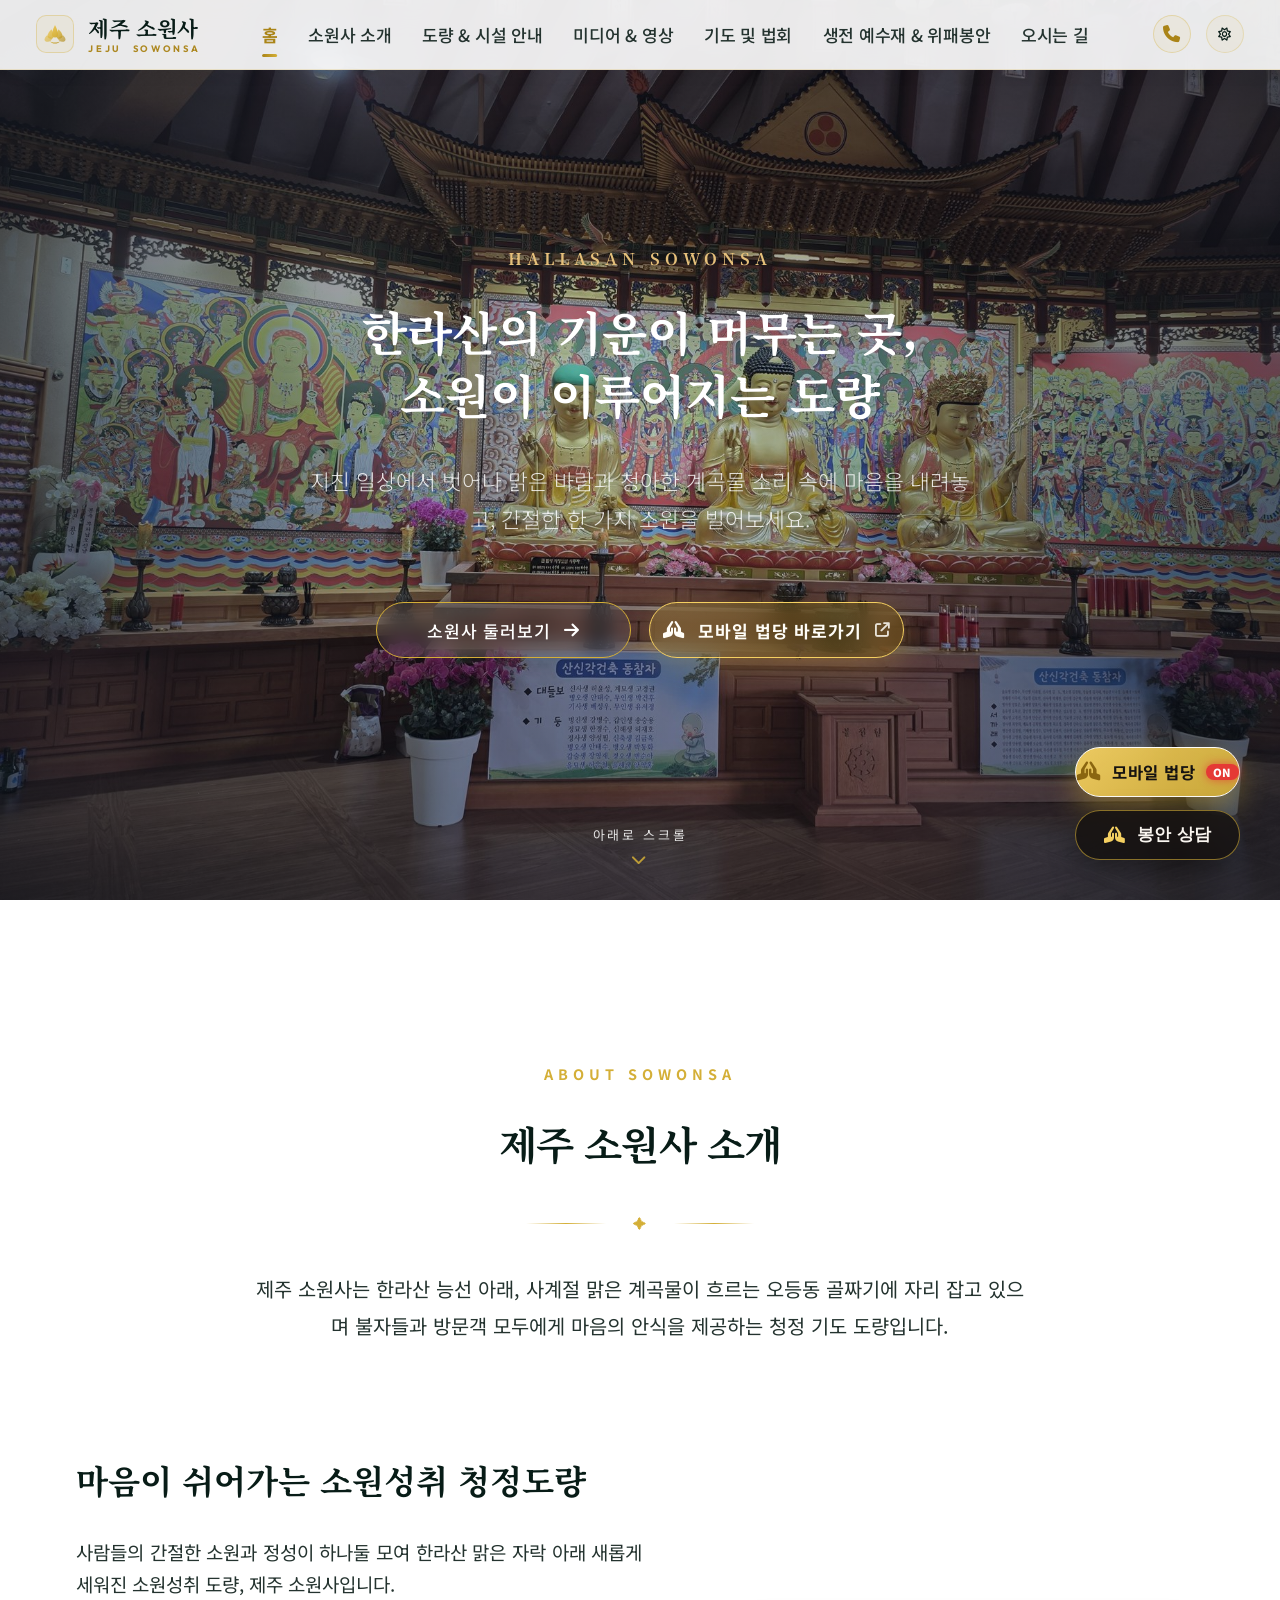
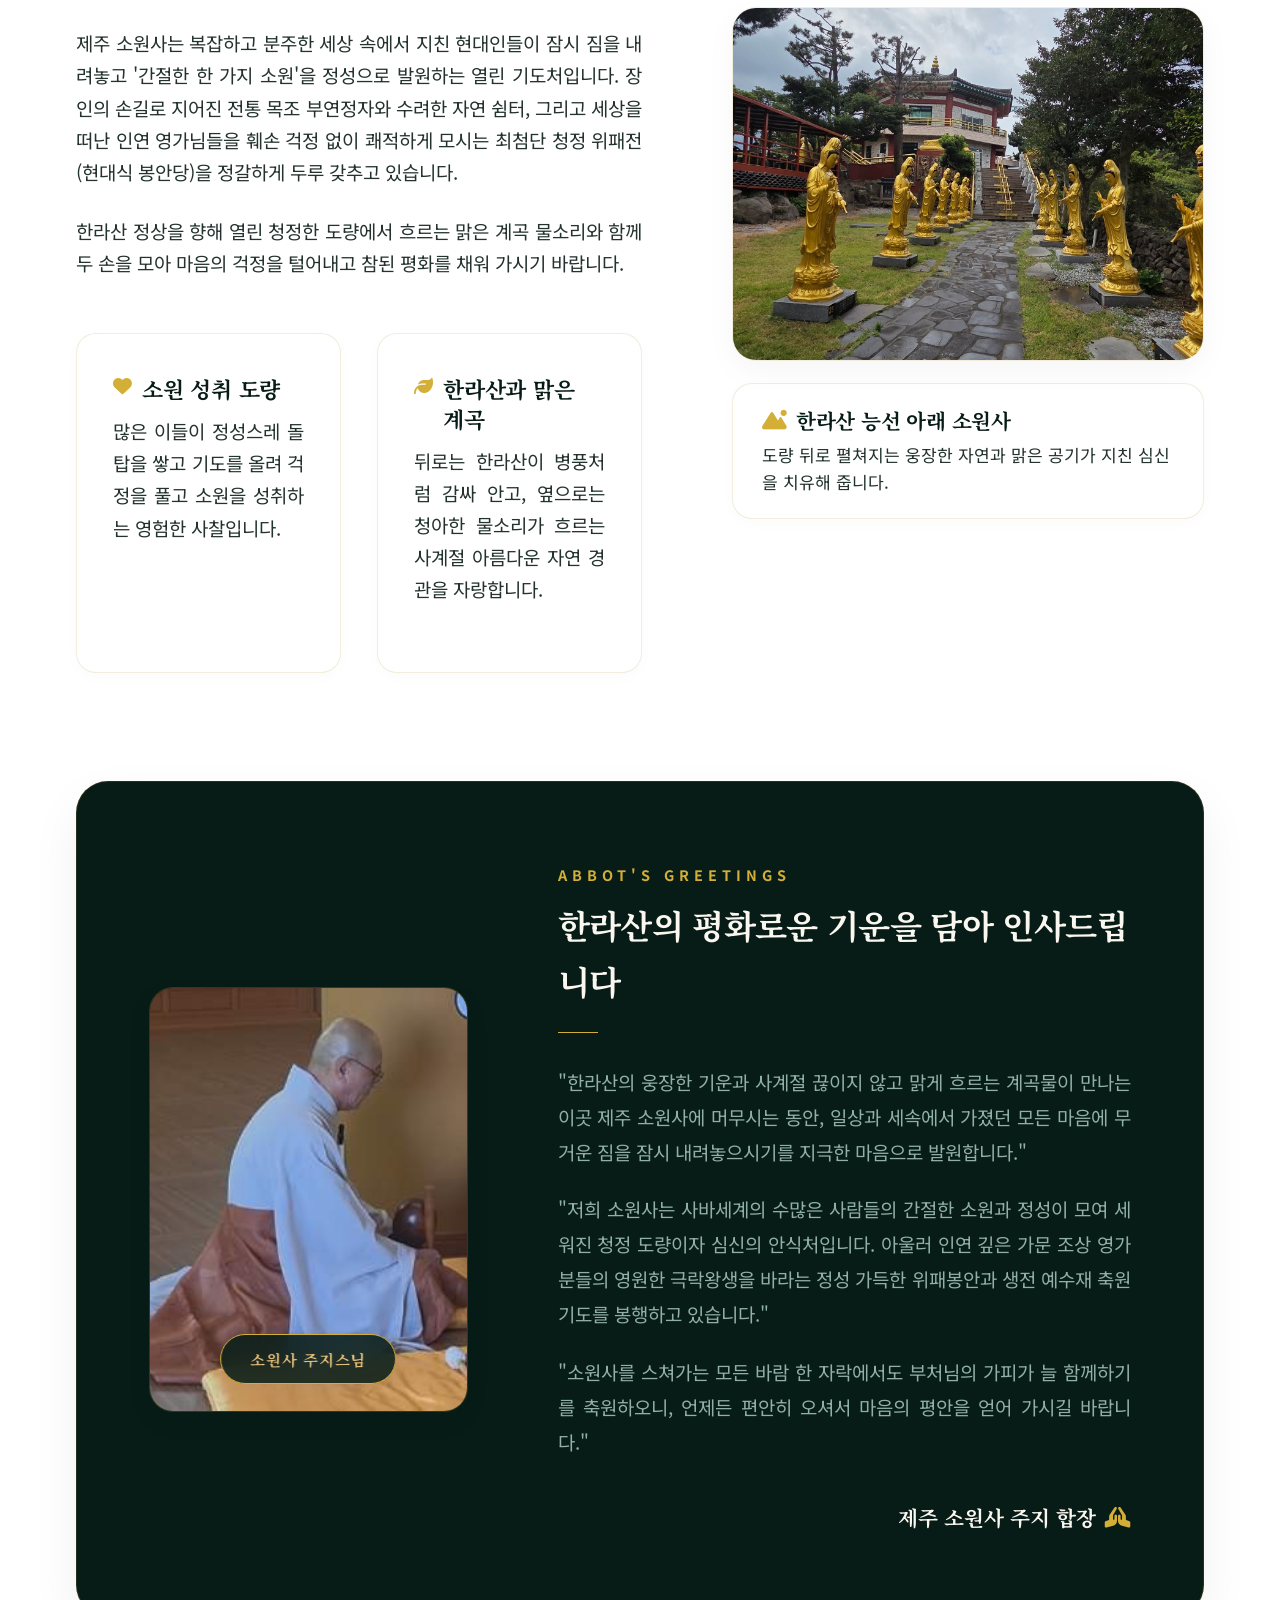
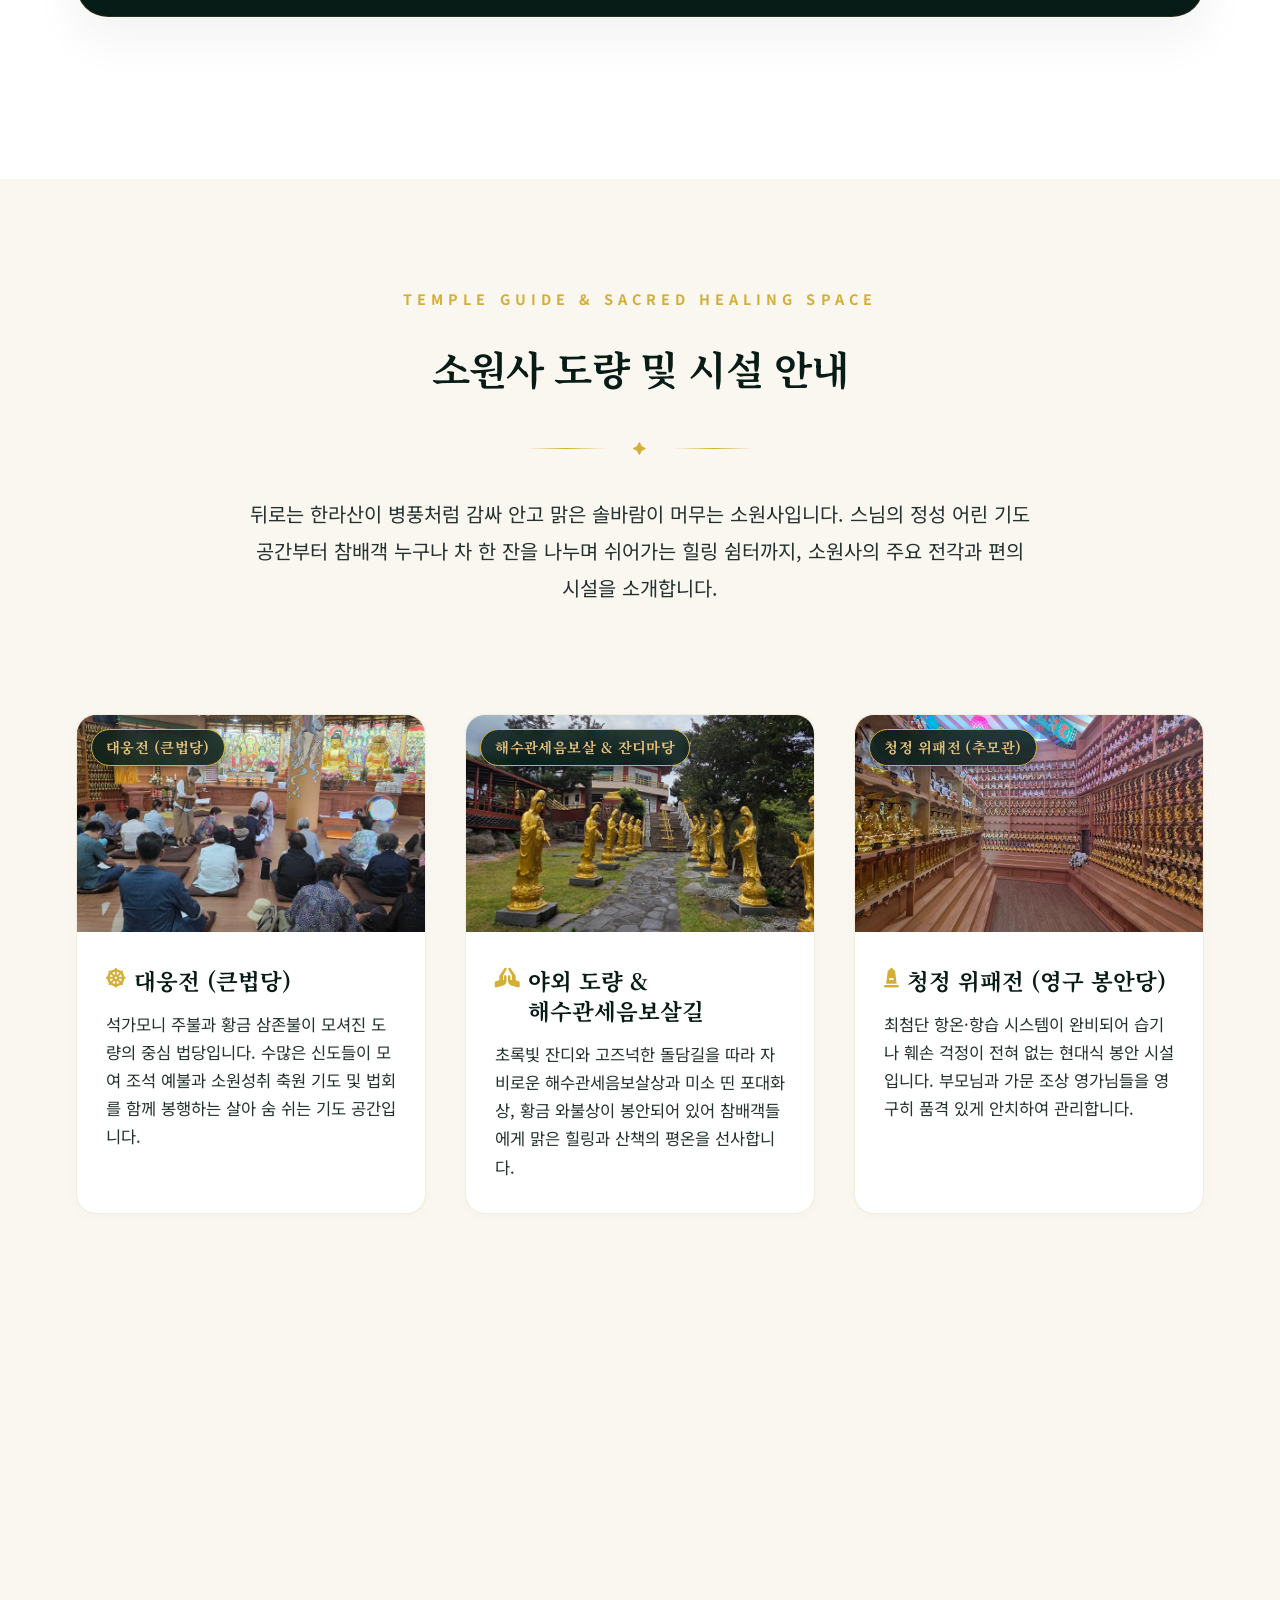
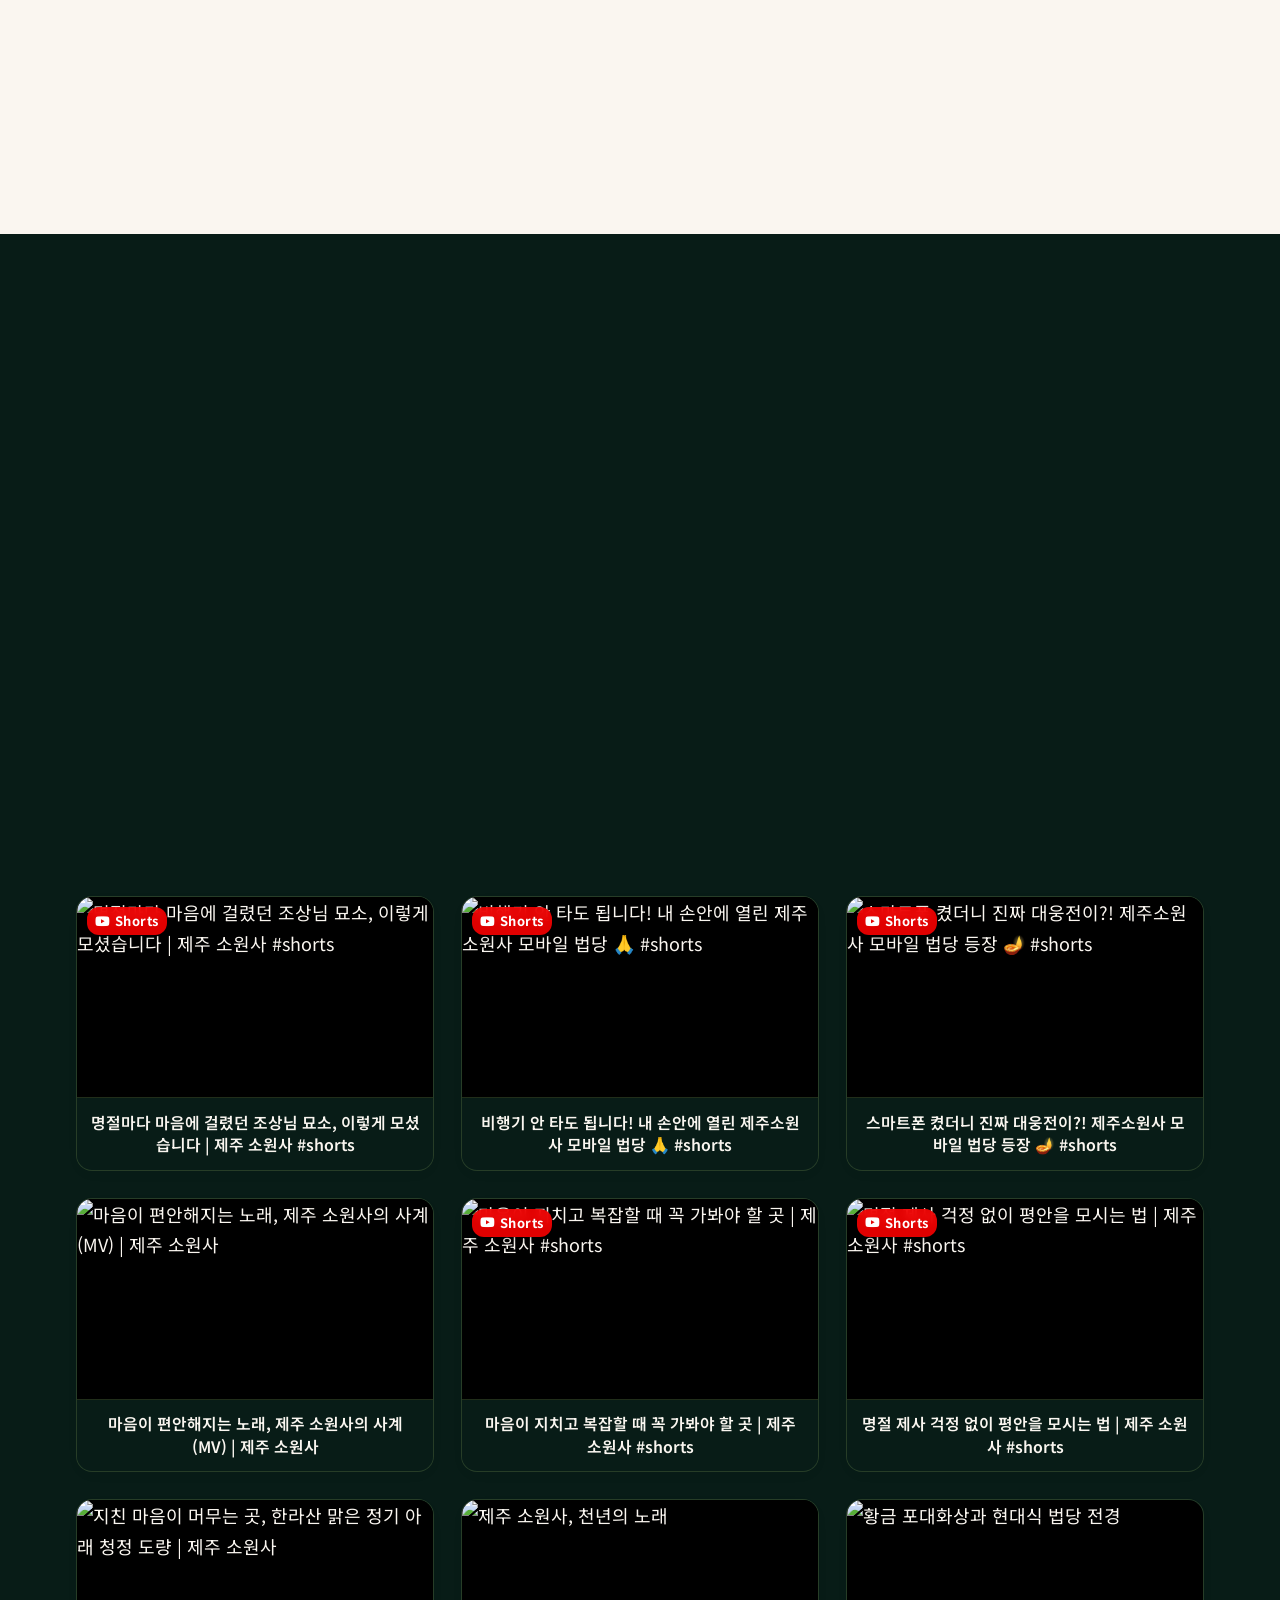
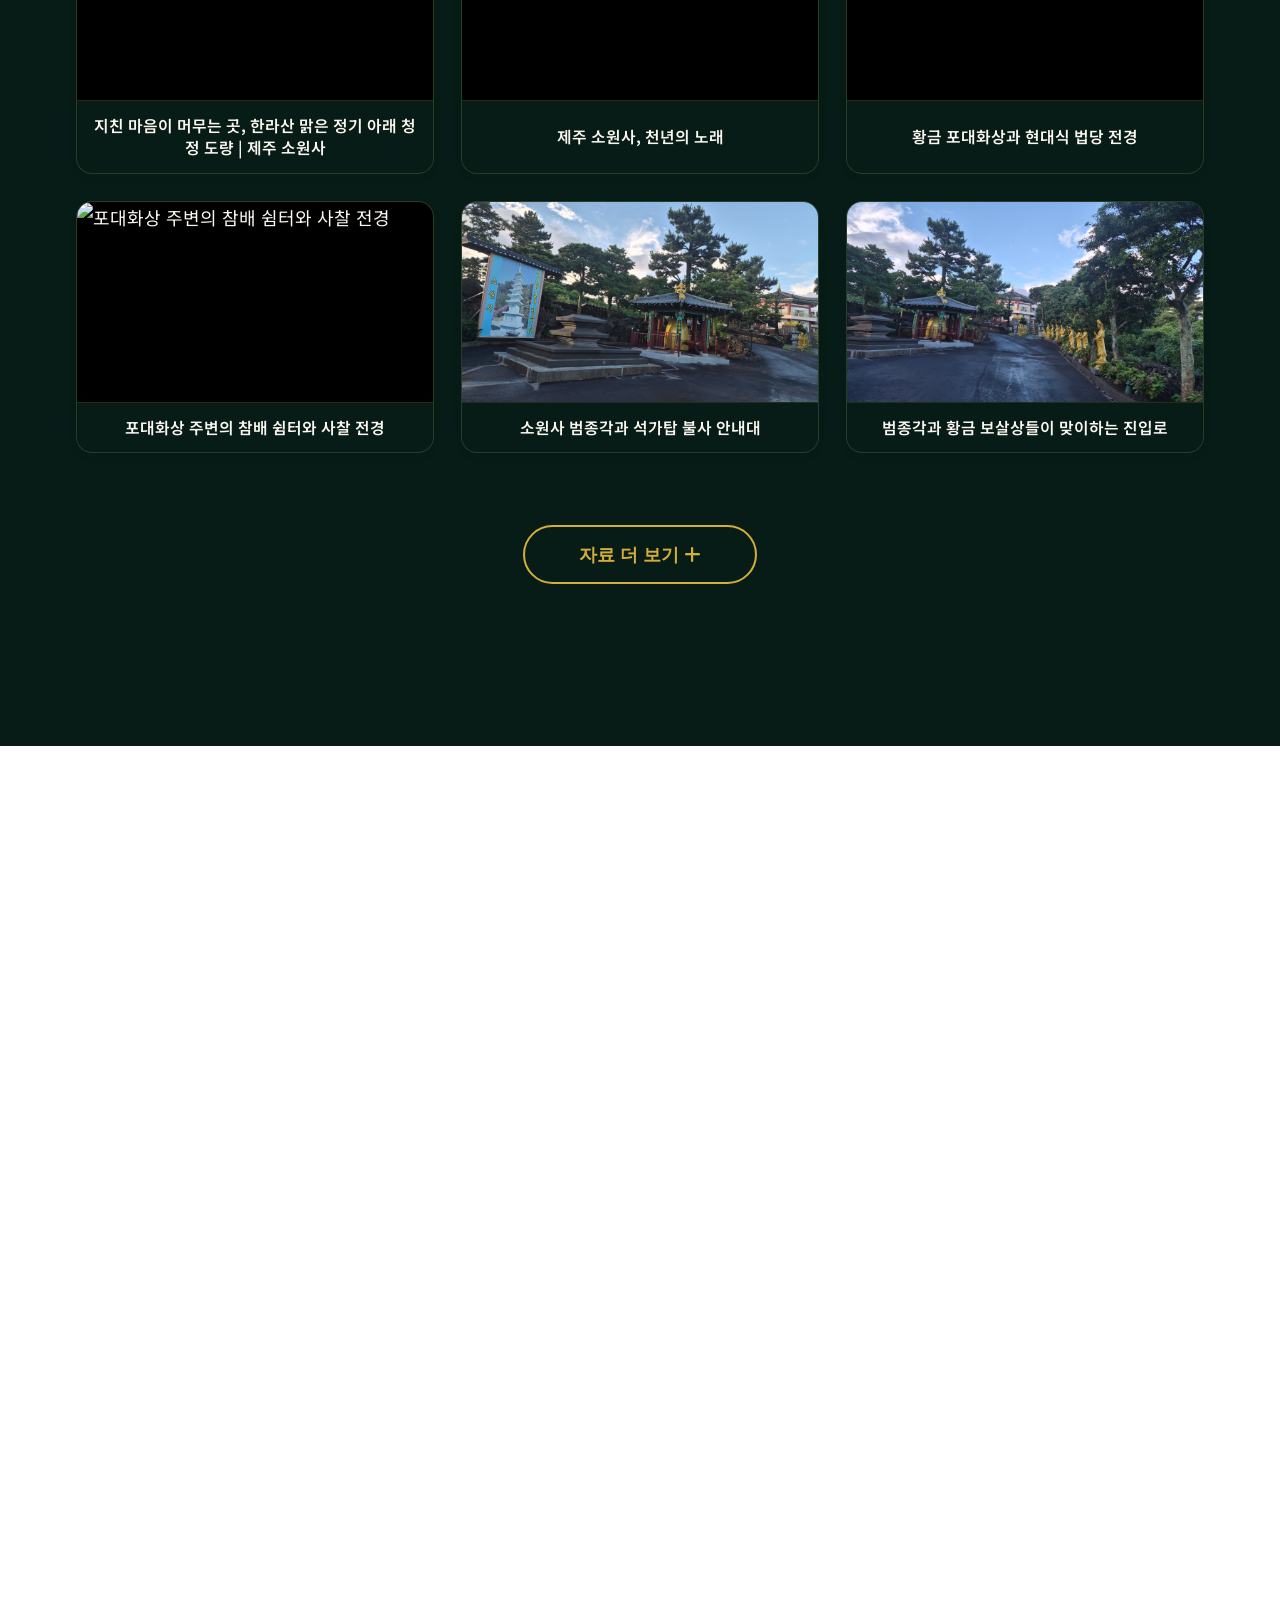
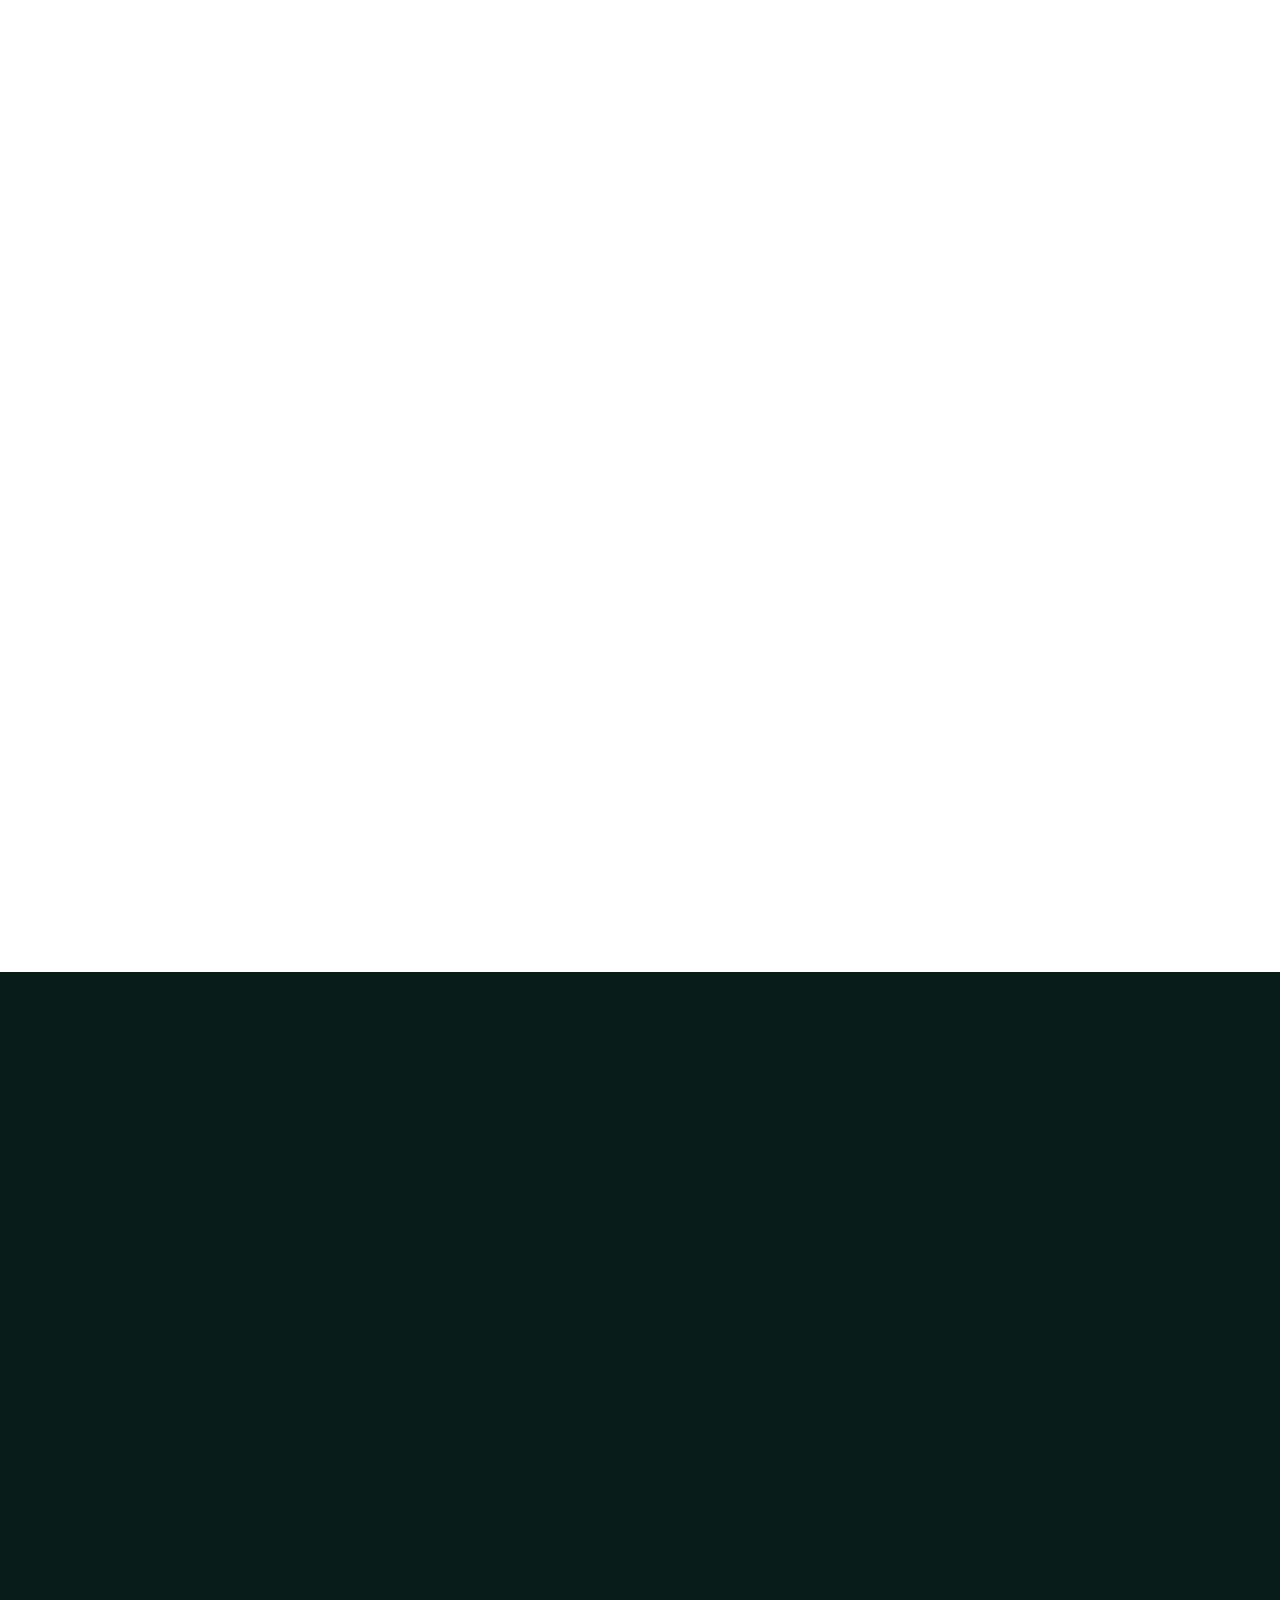
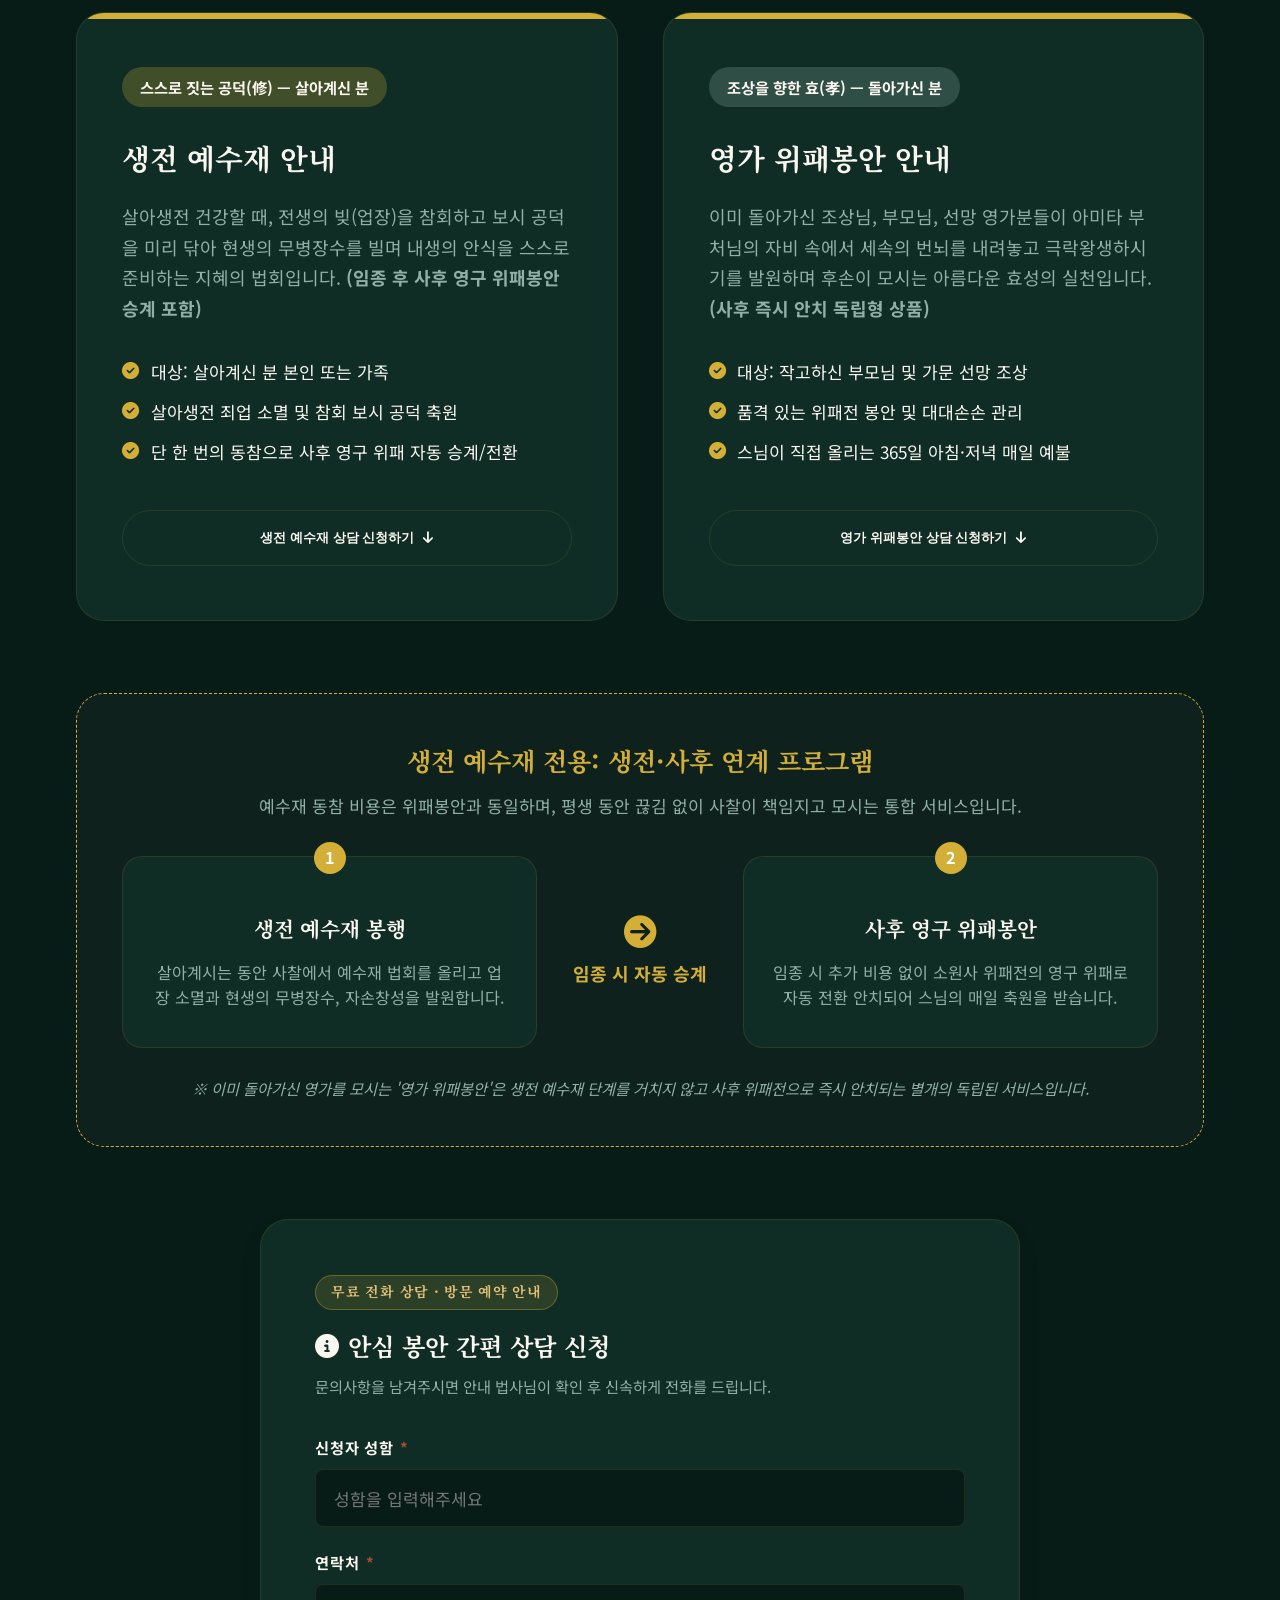
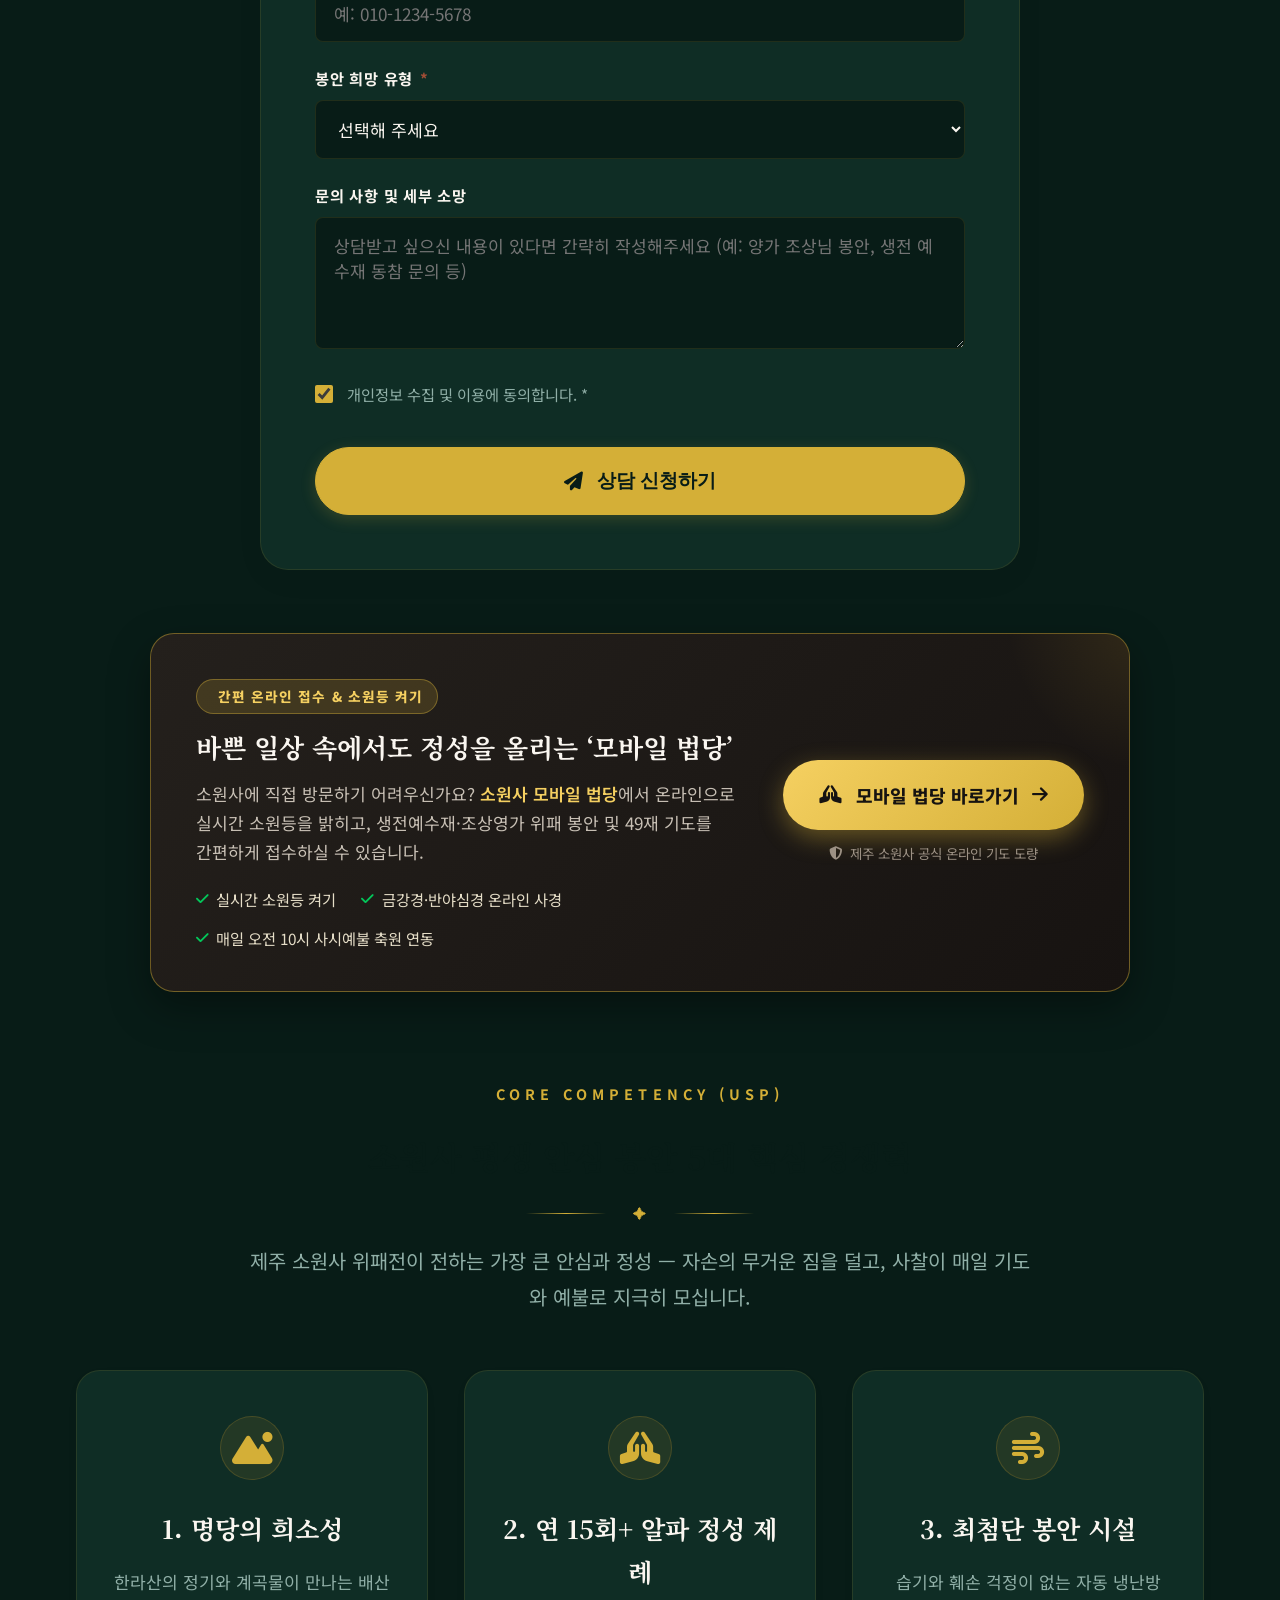
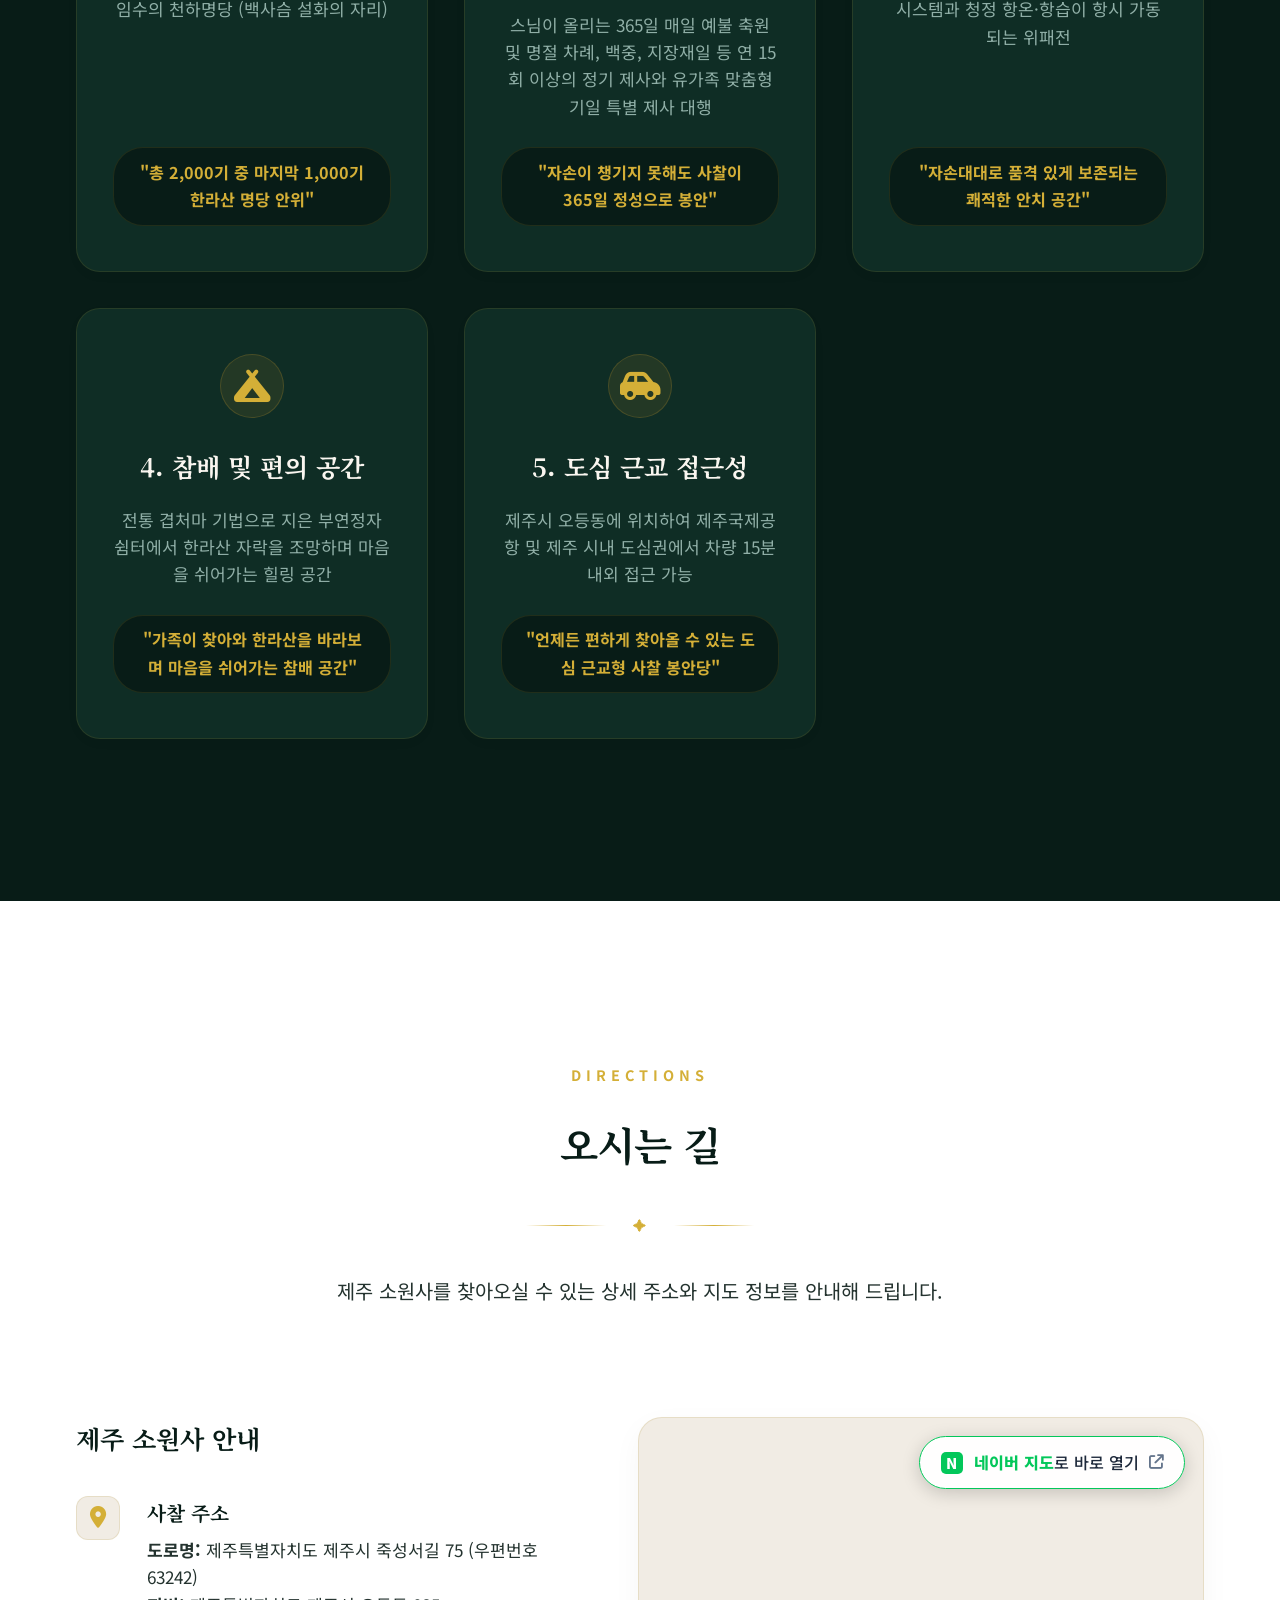
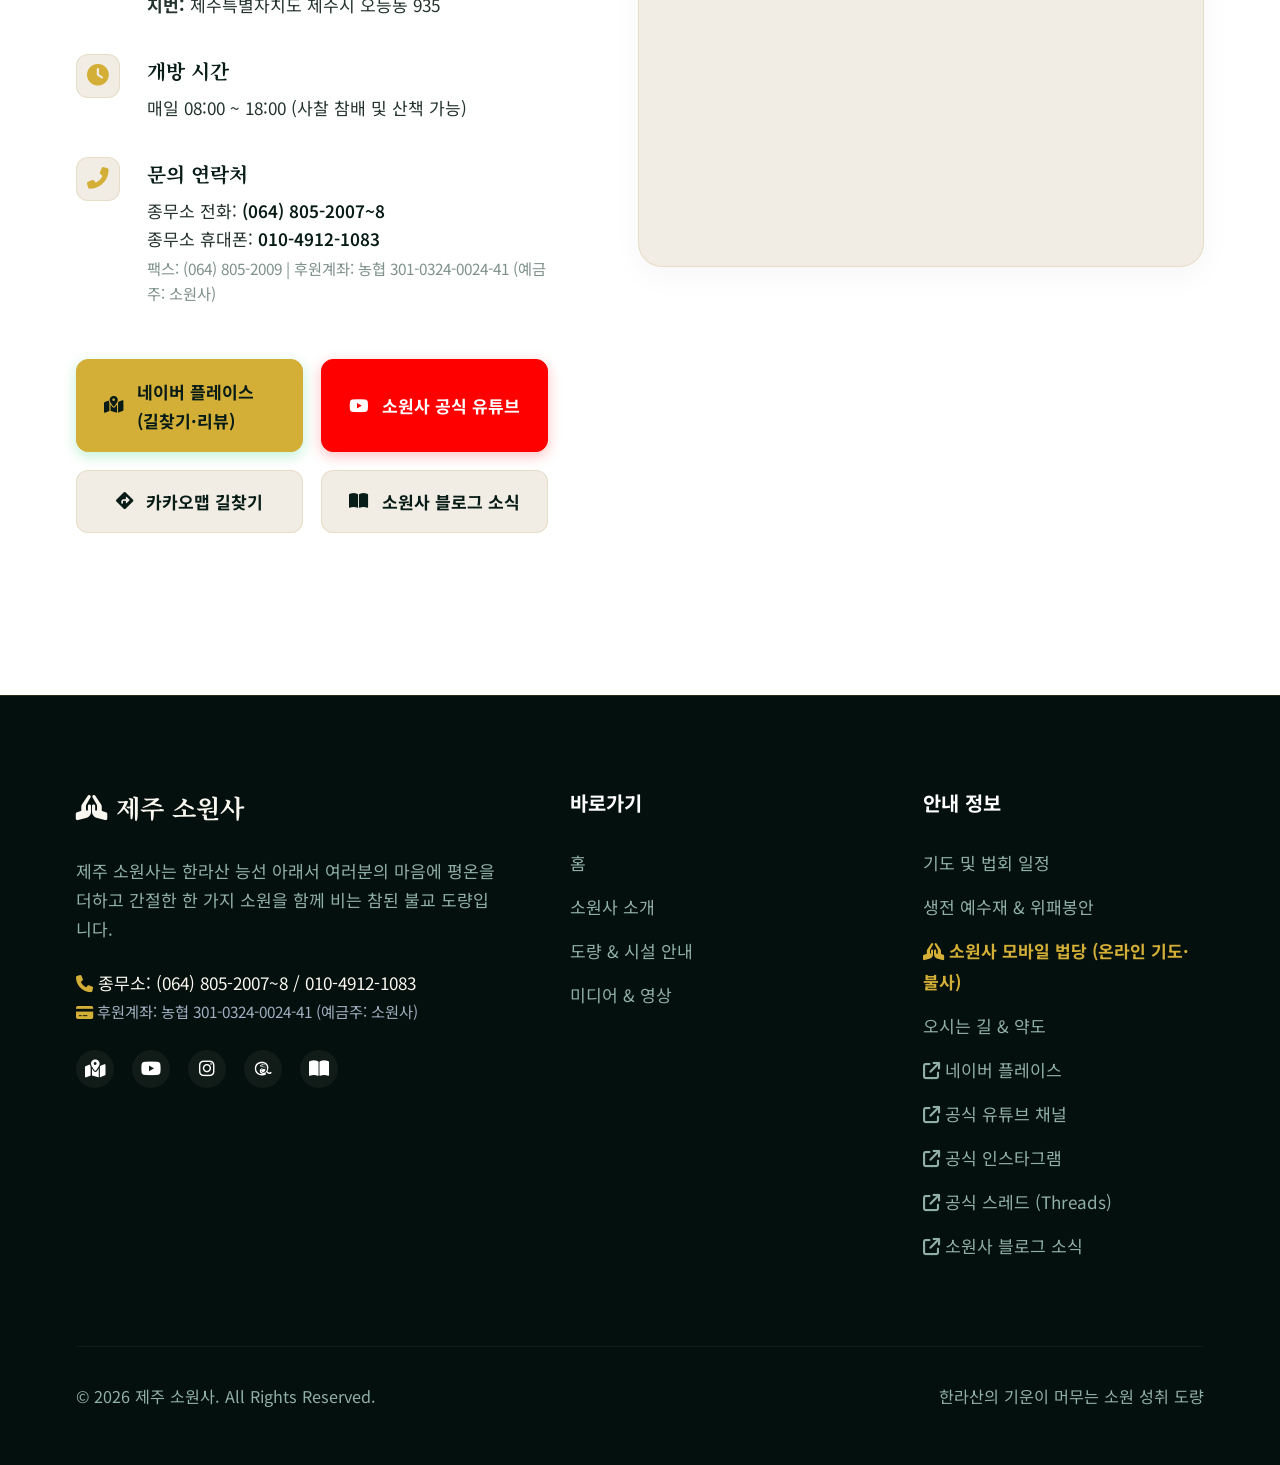
==== commit d11c2f01: "seo: add Naver Search Advisor verification tag and file" ====
--- a/index.html
+++ b/index.html
@@ -19,6 +19,7 @@
   <meta name="keywords" content="제주 소원사, 소원사, 제주 사찰, 제주 절, 오등동 소원사, 소원기도, 한라산 사찰, 제주도 절, 1년 인등, 인등, 연등, 영구위패, 위패봉안, 천도재, 생전예수재, 사시예불, 제사, 기일제사, 제사대행, 기일제사대행, 사찰 제사대행, 사찰 제사, 제사 모셔주는 절, 절에서 제사, 명절차례, 사찰 차례, 조상제사, 반려동물 천도재, 반려견 천도재, 강아지 천도재, 강아지 49재, 반려동물 49재, 고양이 천도재, 반려동물 위패, 반려견 위패, 강아지 위패, 반려동물 위패봉안, 무지개다리 천도재, 펫로스, 반려동물 극락왕생, 대한불교 조계종 소원사, 조계종 제주소원사, 모바일법당">
 
   <meta name="author" content="제주 소원사">
+  <meta name="naver-site-verification" content="41fd601f89ed09d04621c3d853fb81dd13e2fb07" />
 
   <link rel="canonical" href="https://sowonsa.vercel.app/">
   <meta name="robots" content="index, follow, max-image-preview:large, max-snippet:-1">
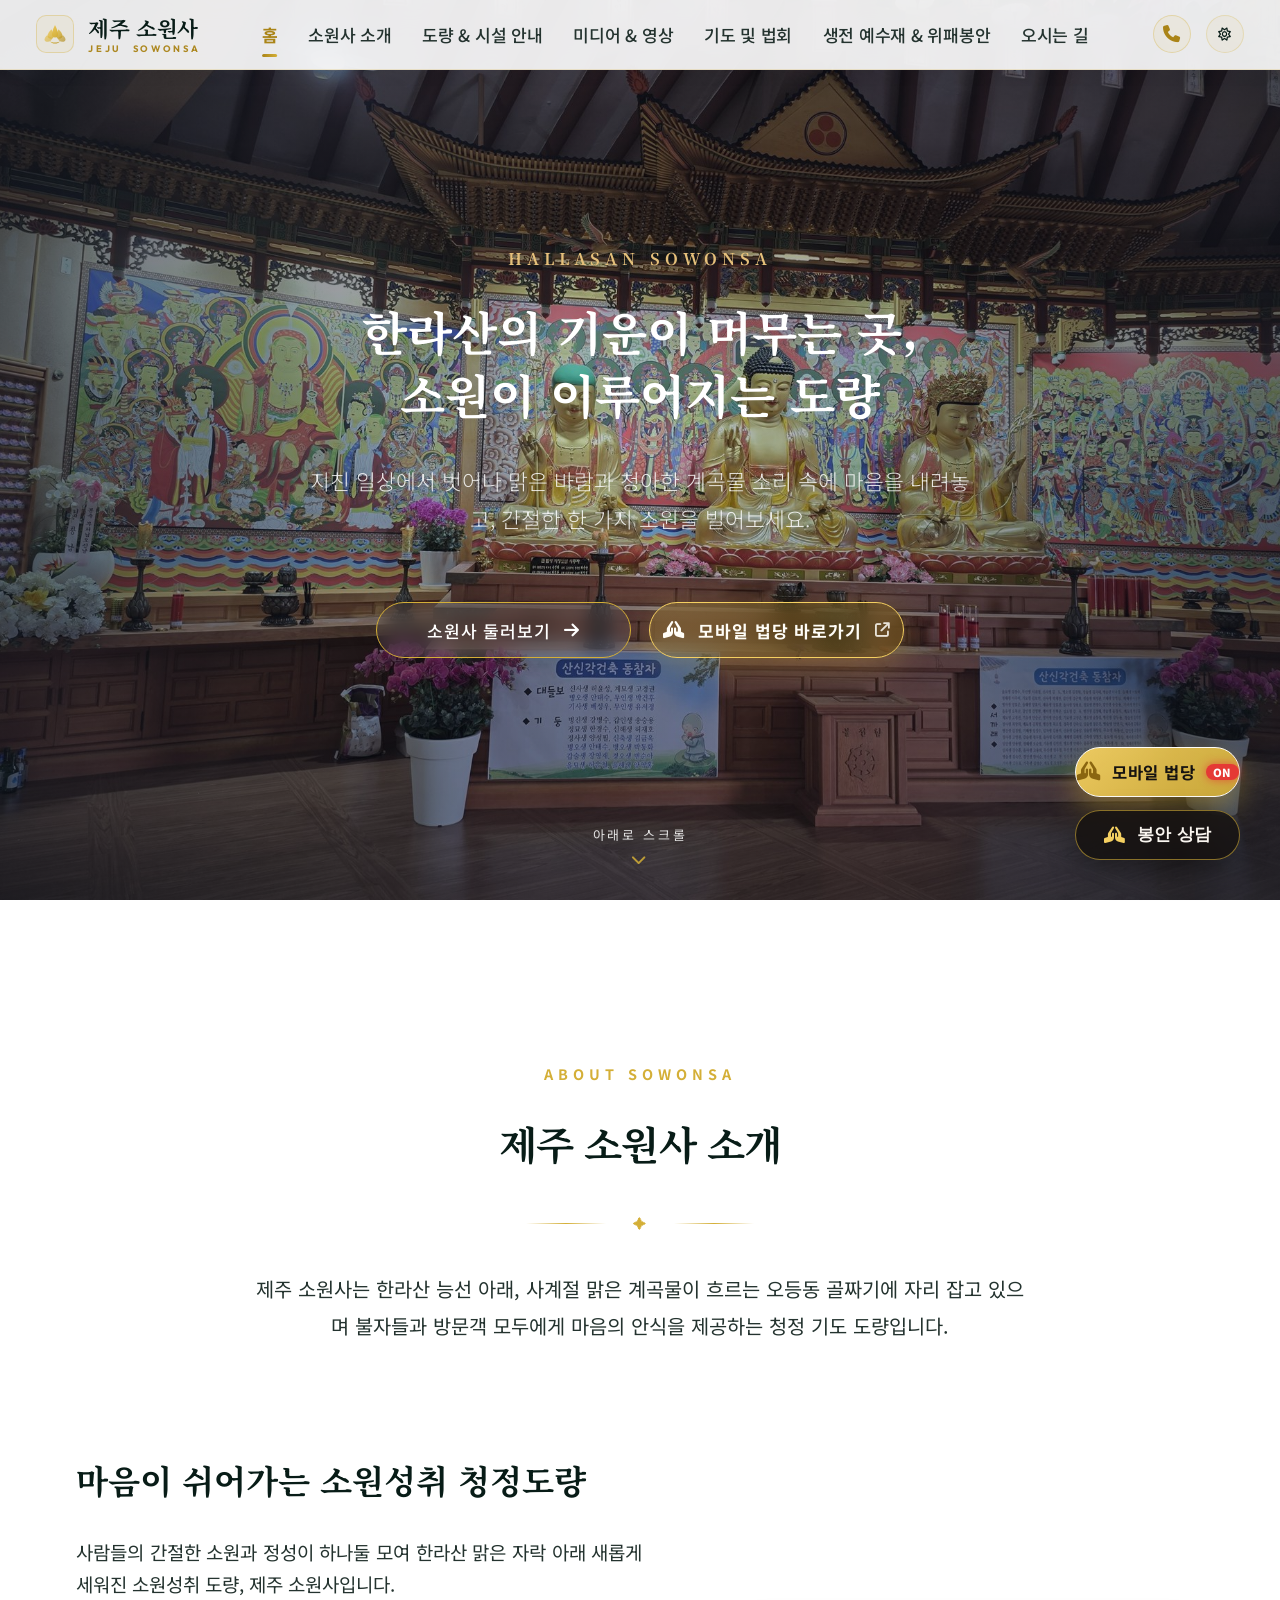
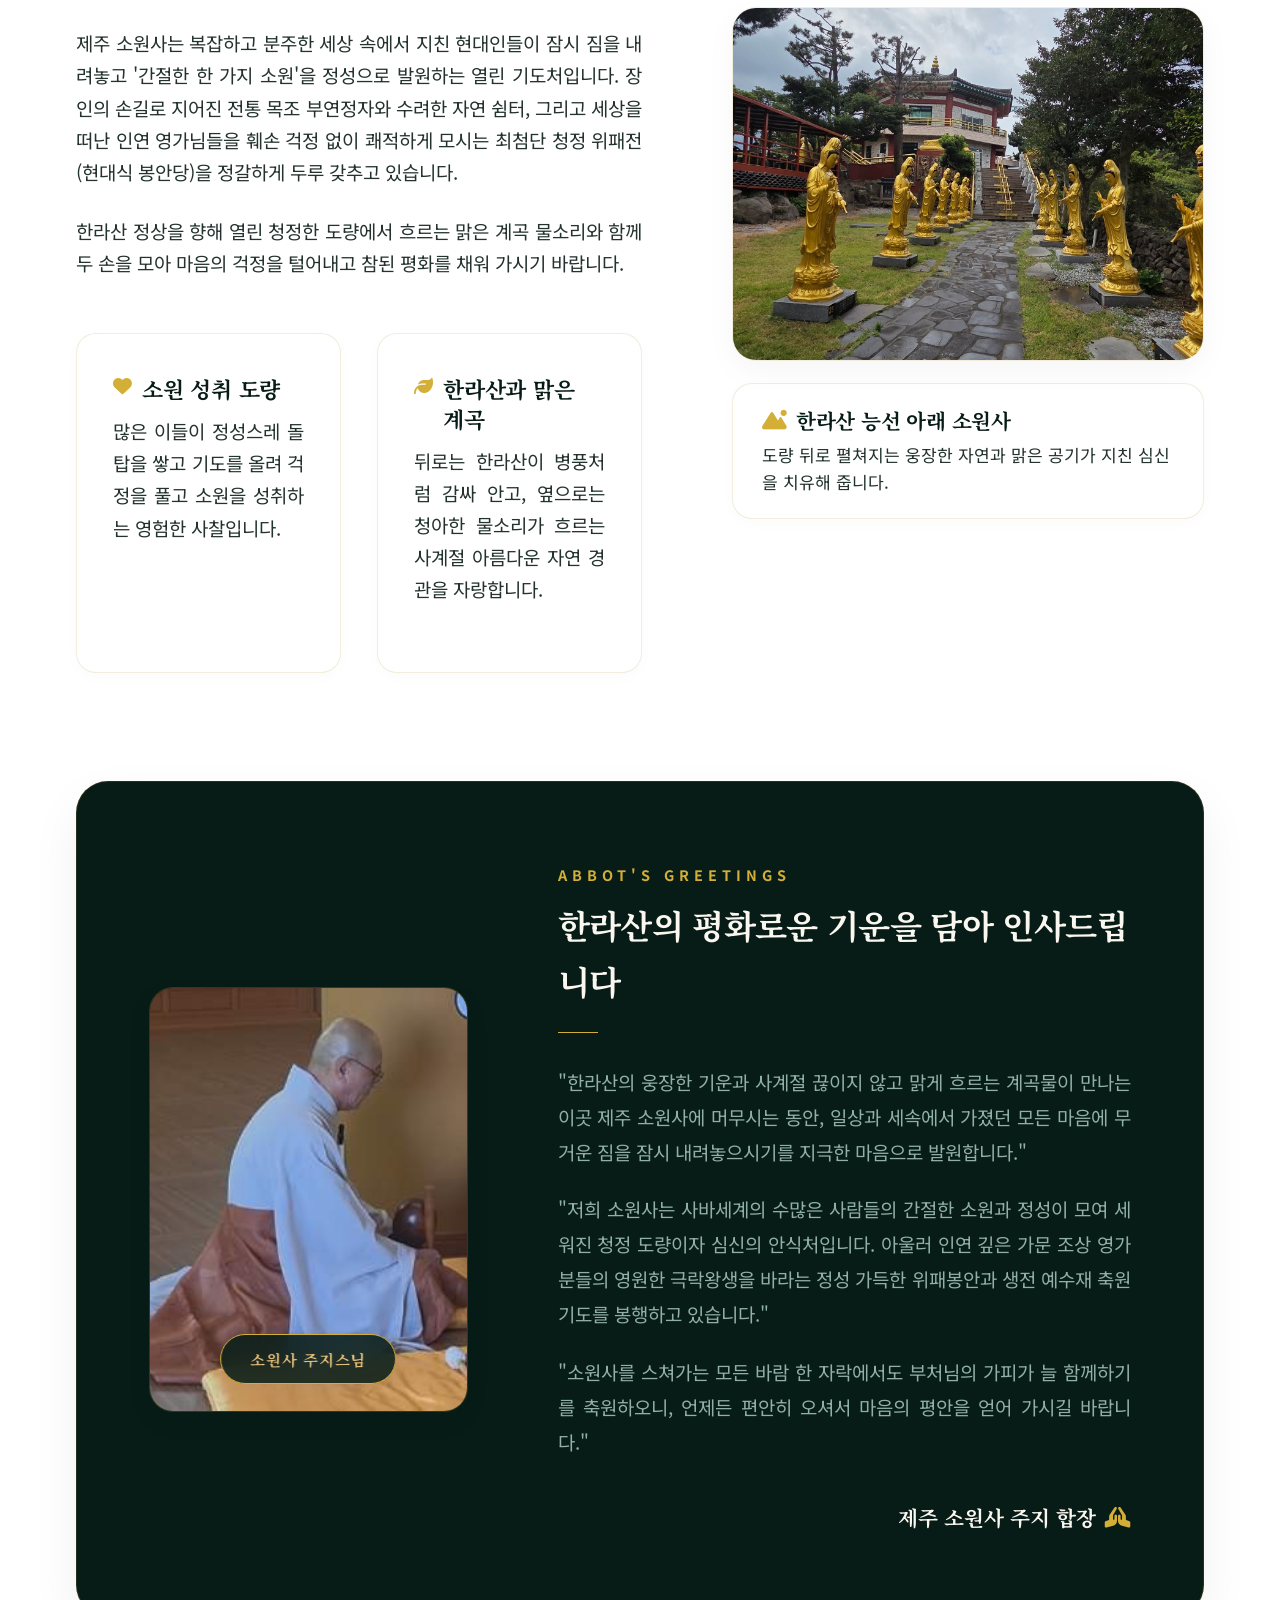
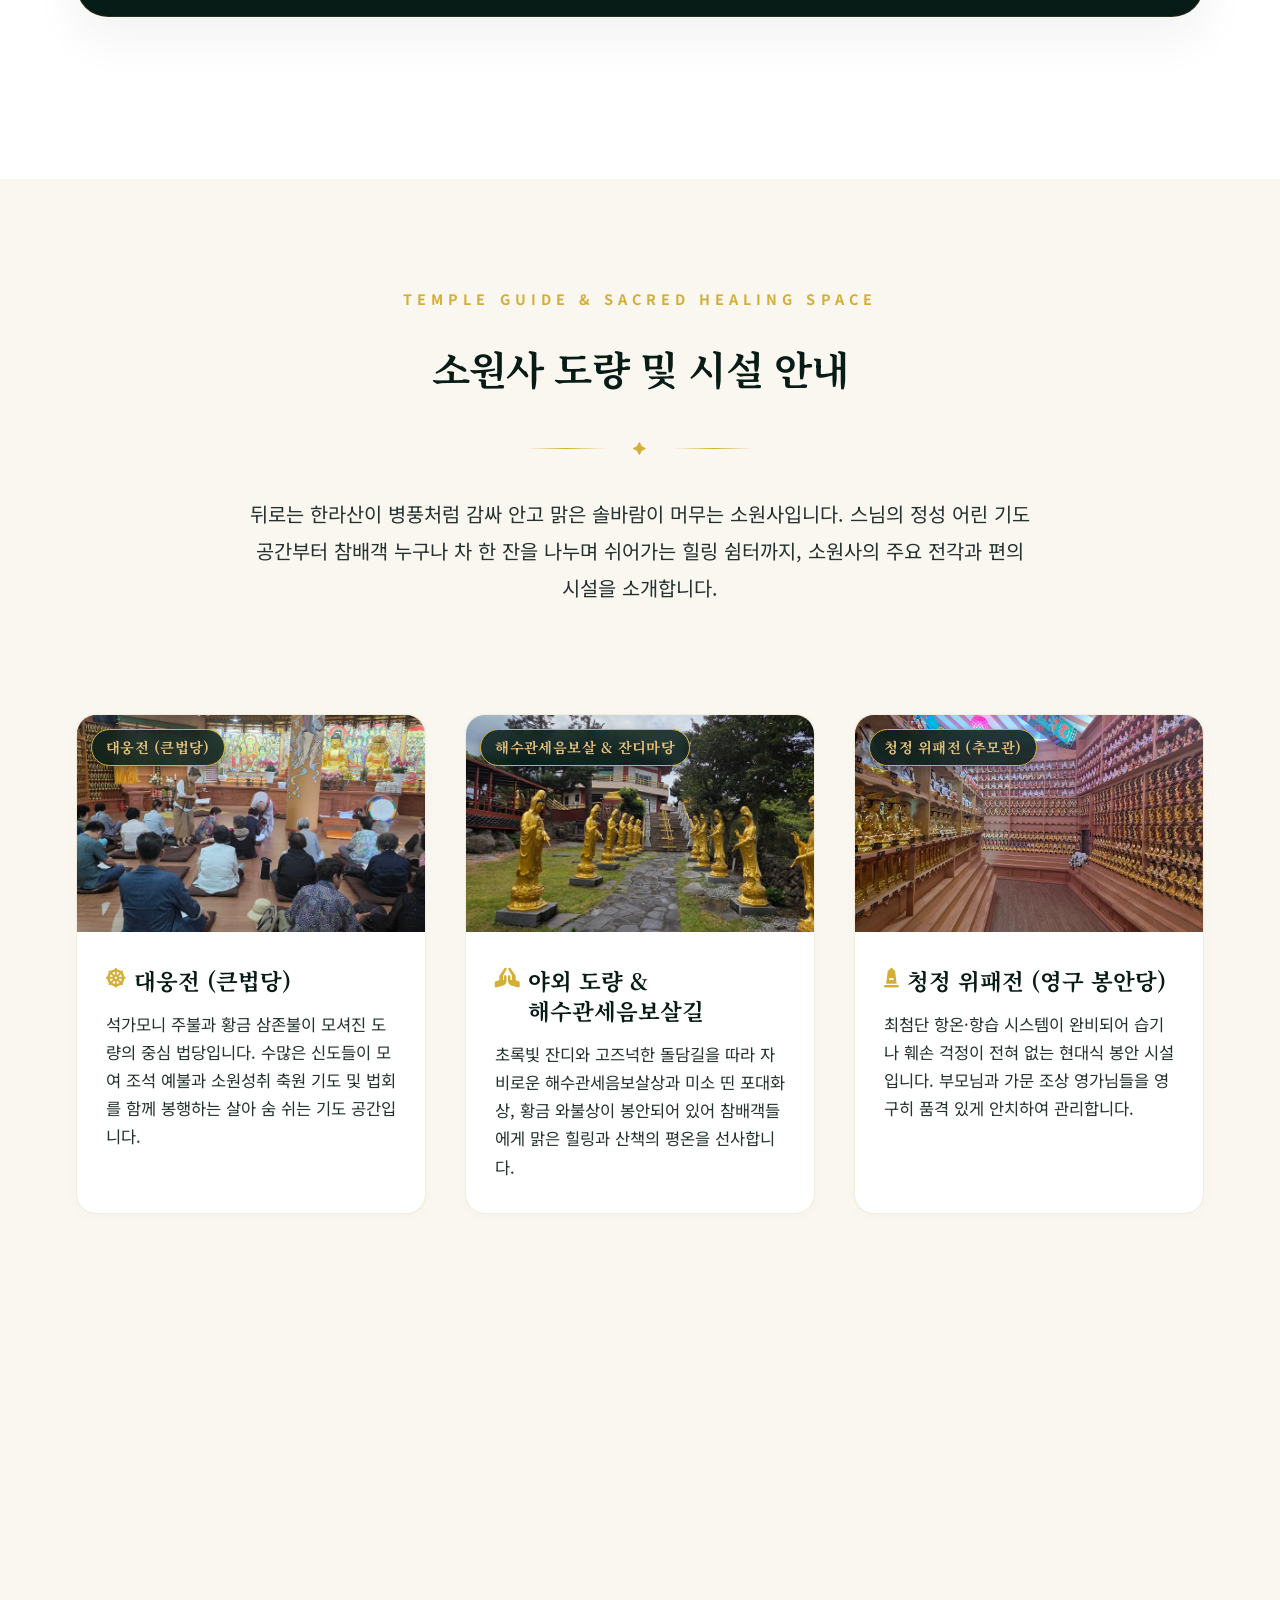
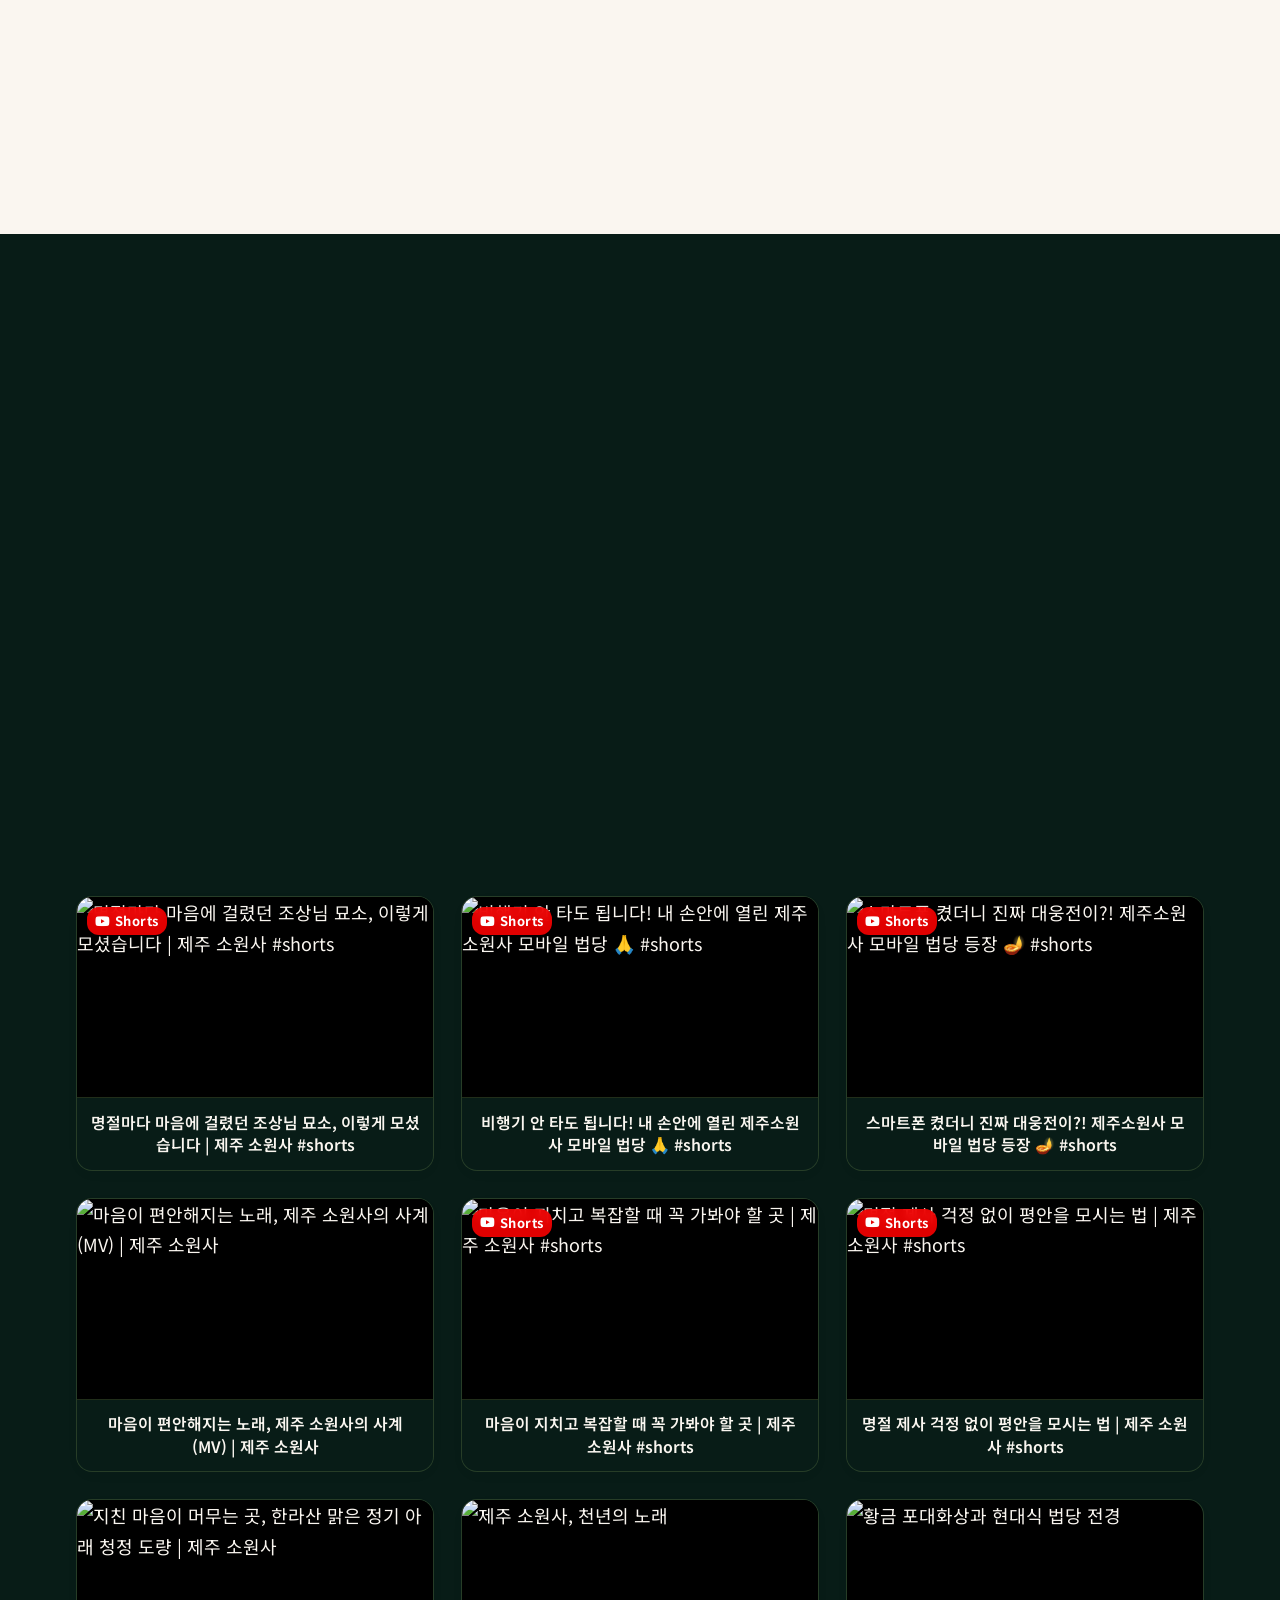
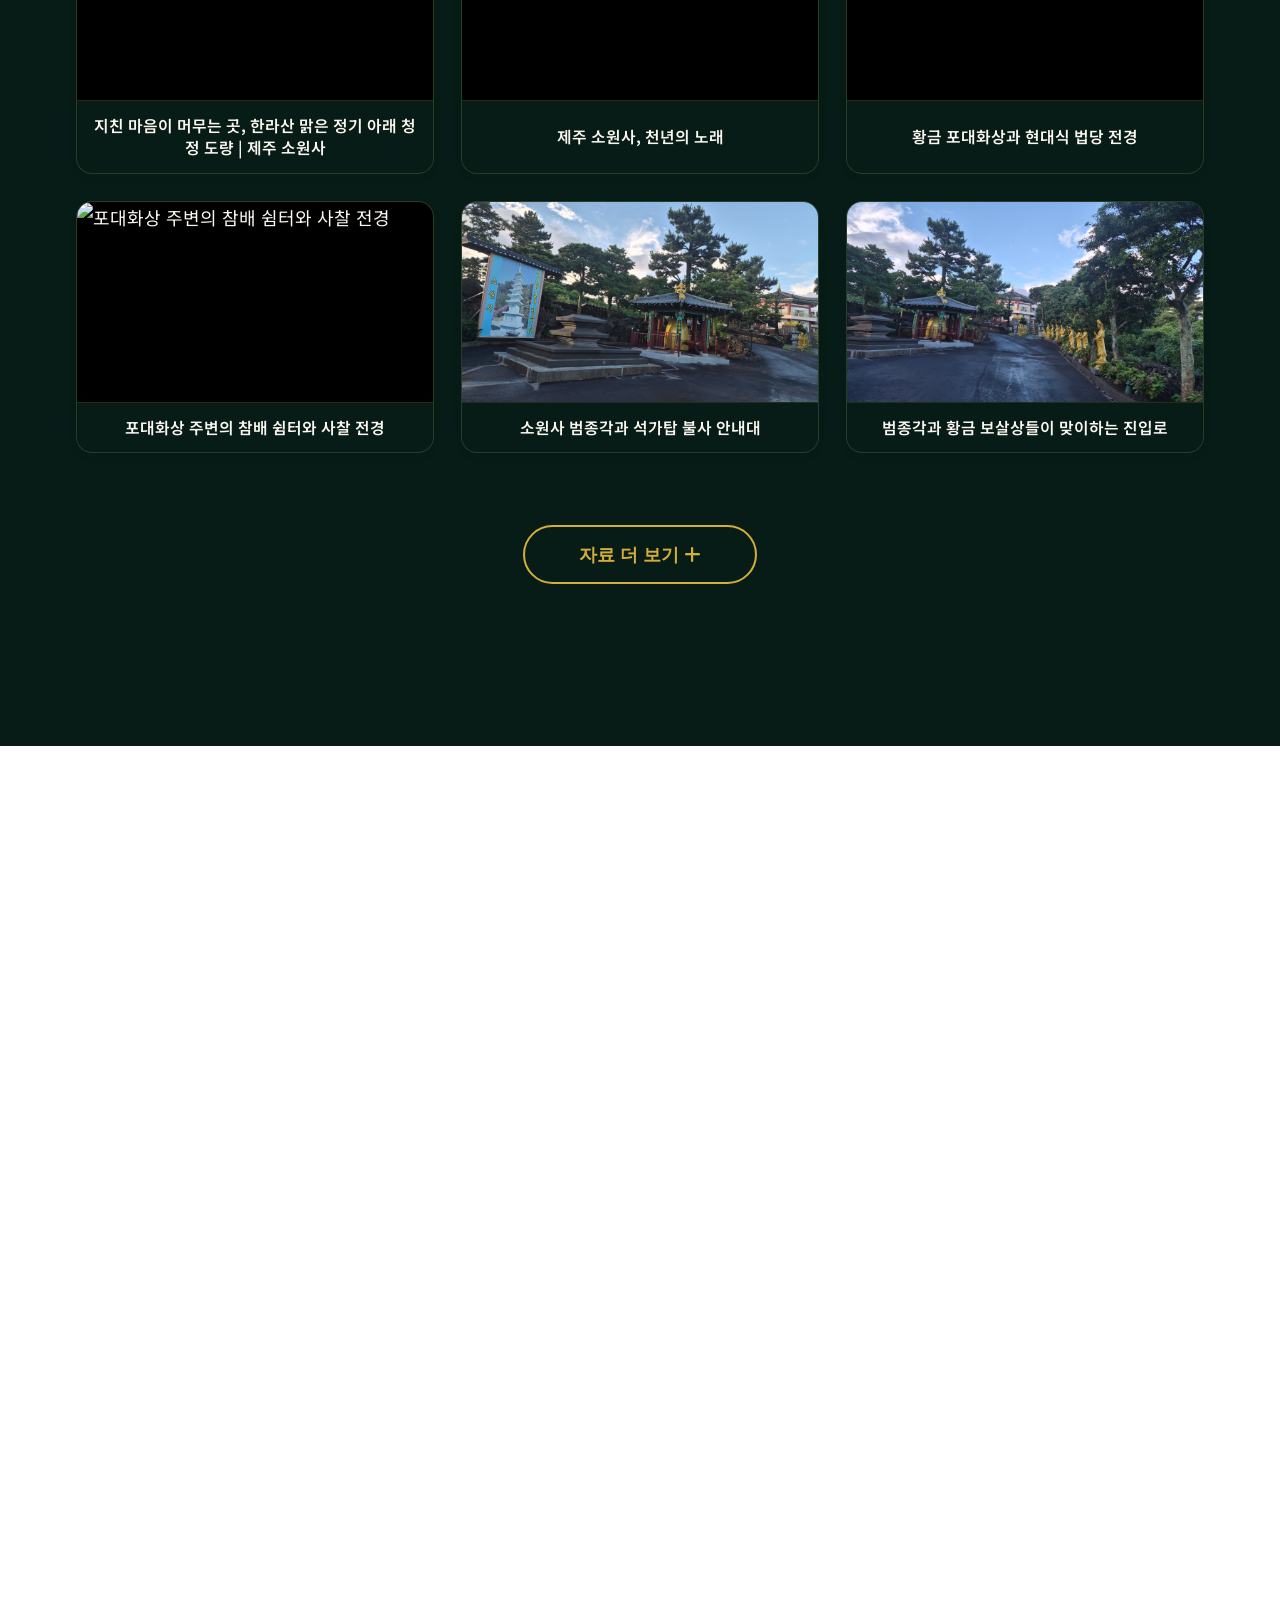
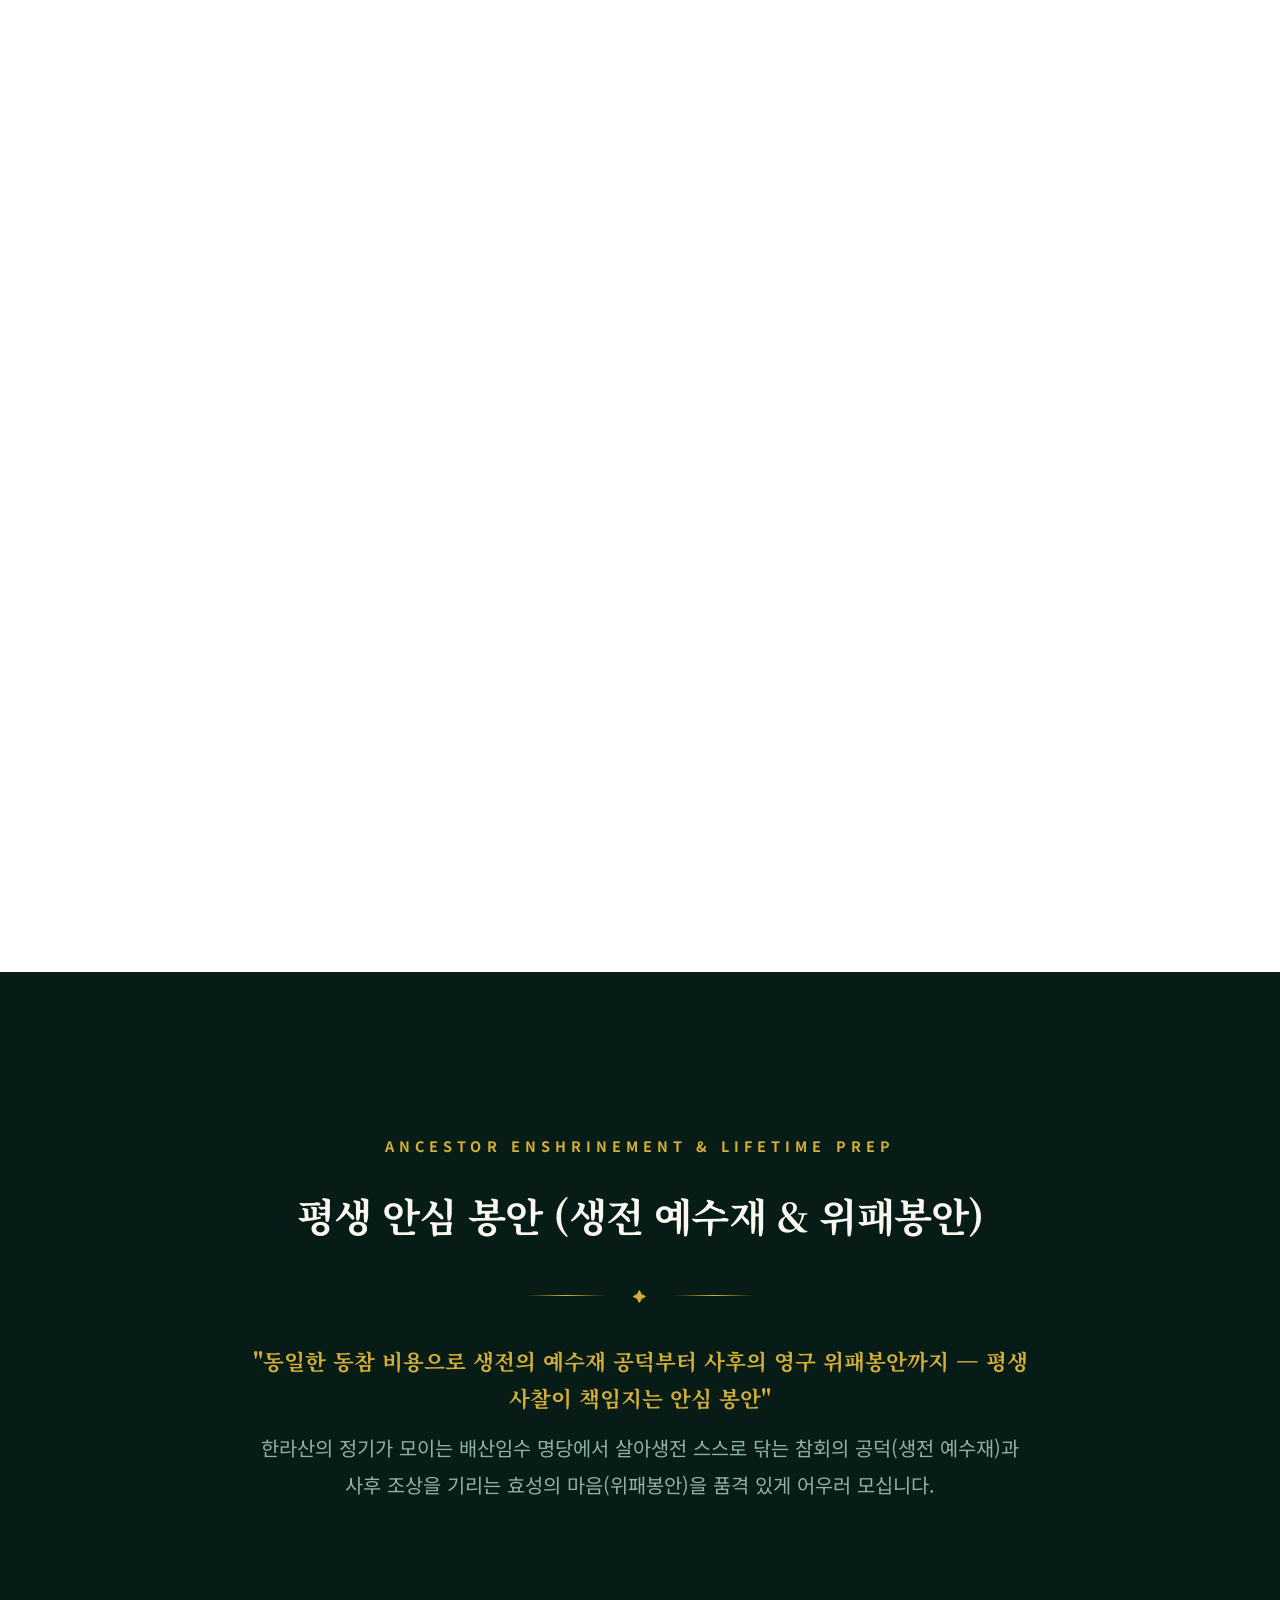
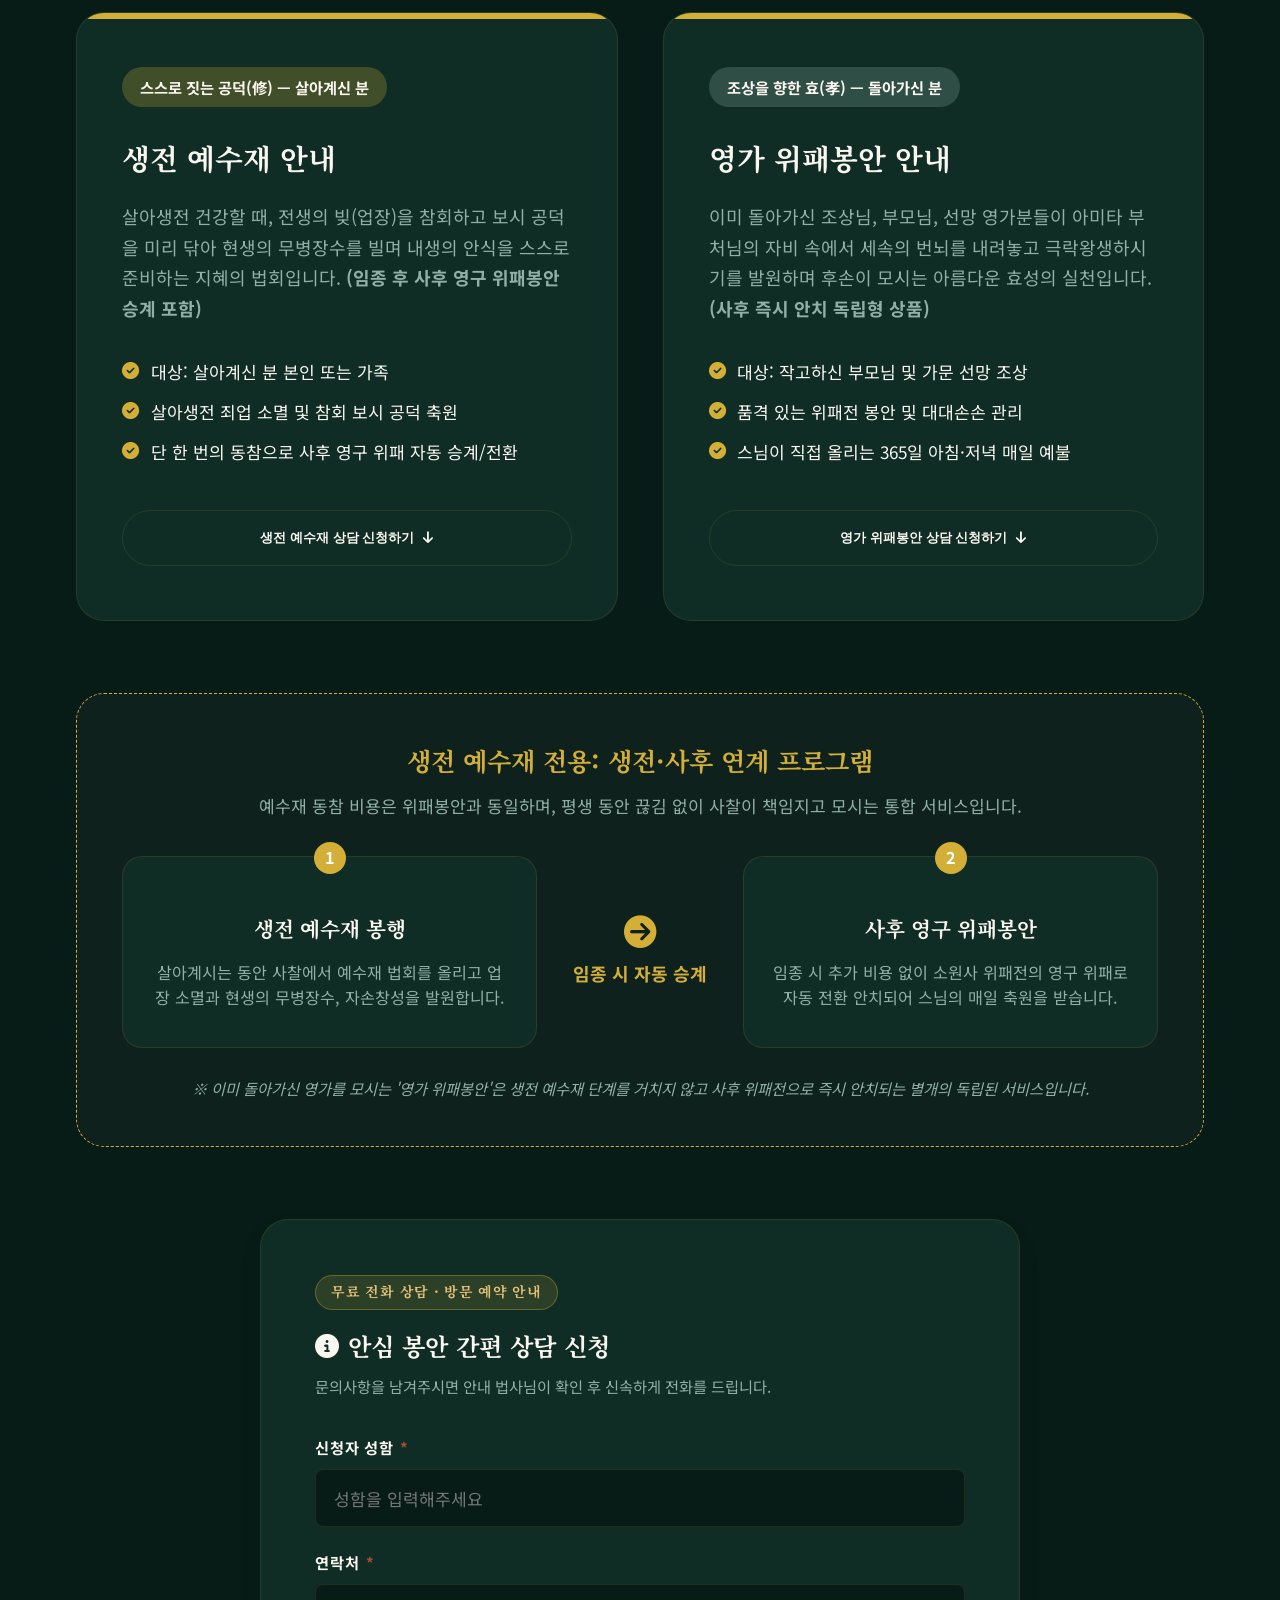
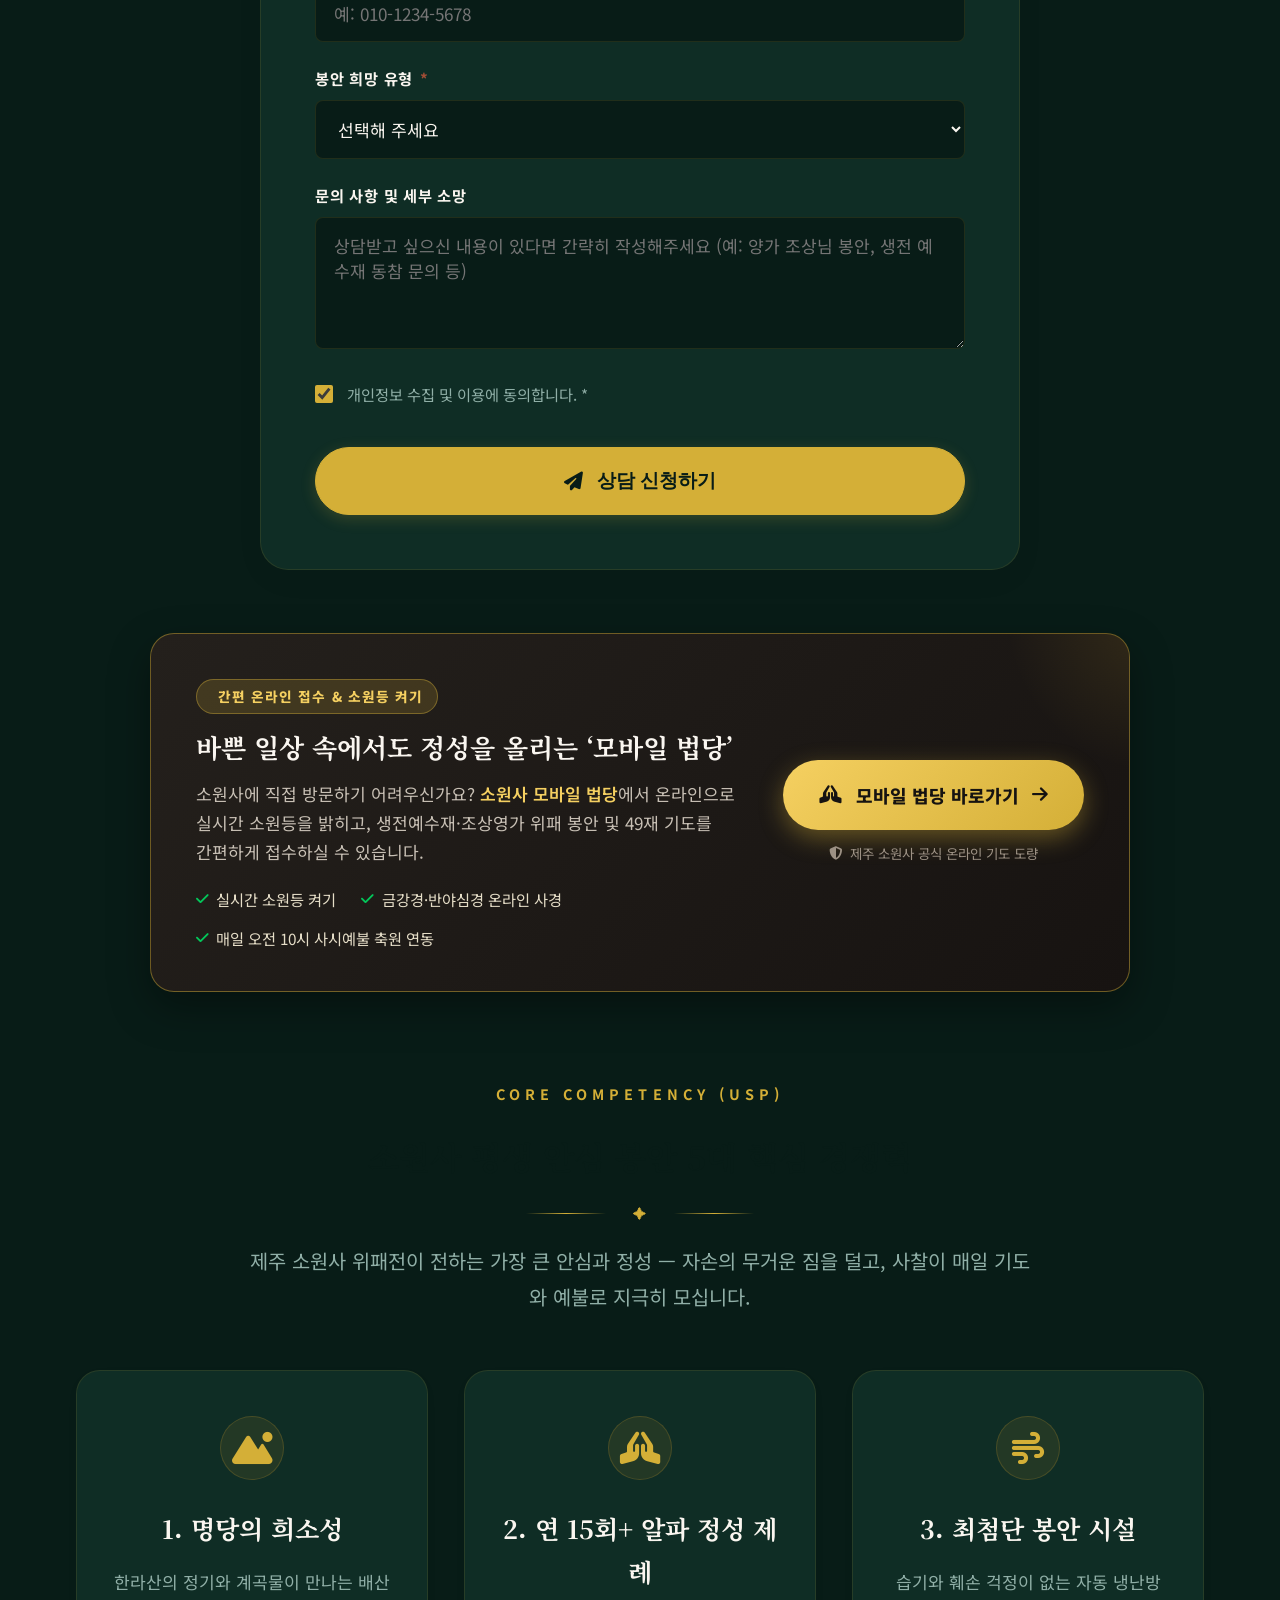
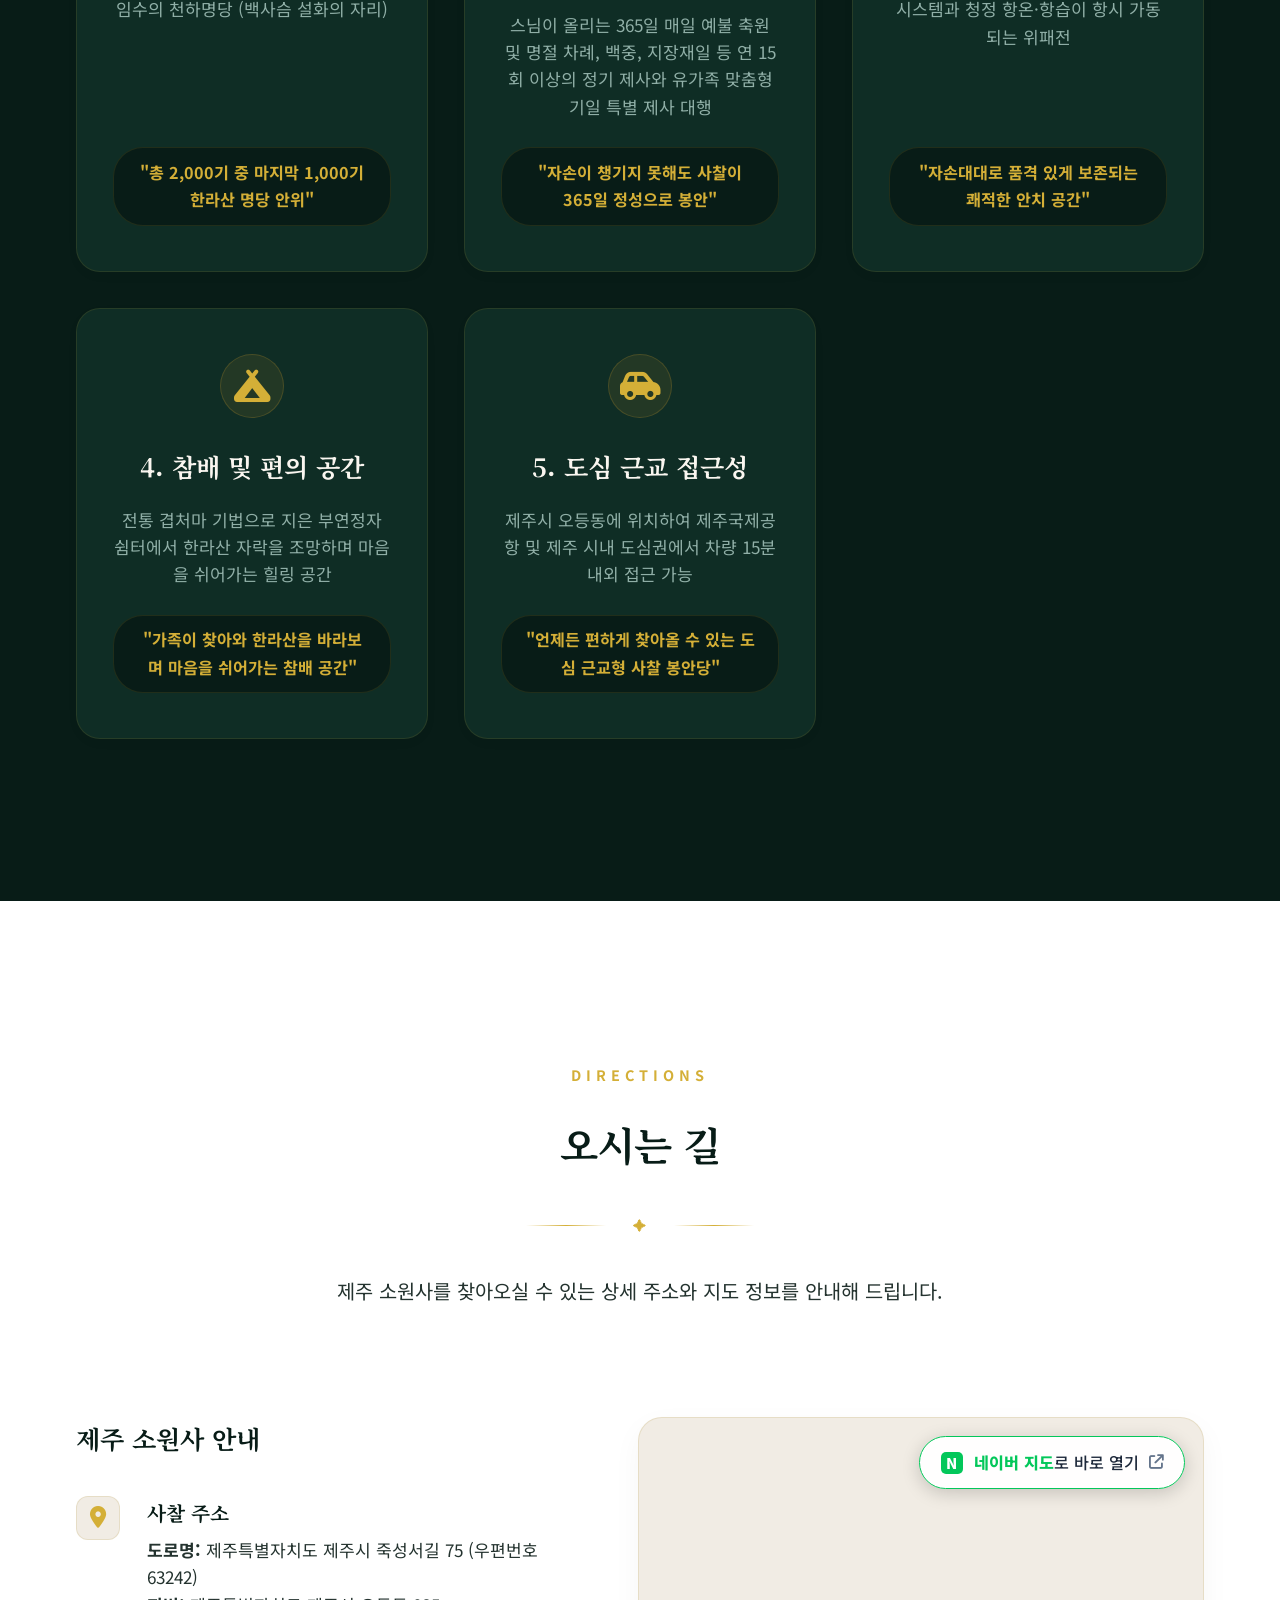
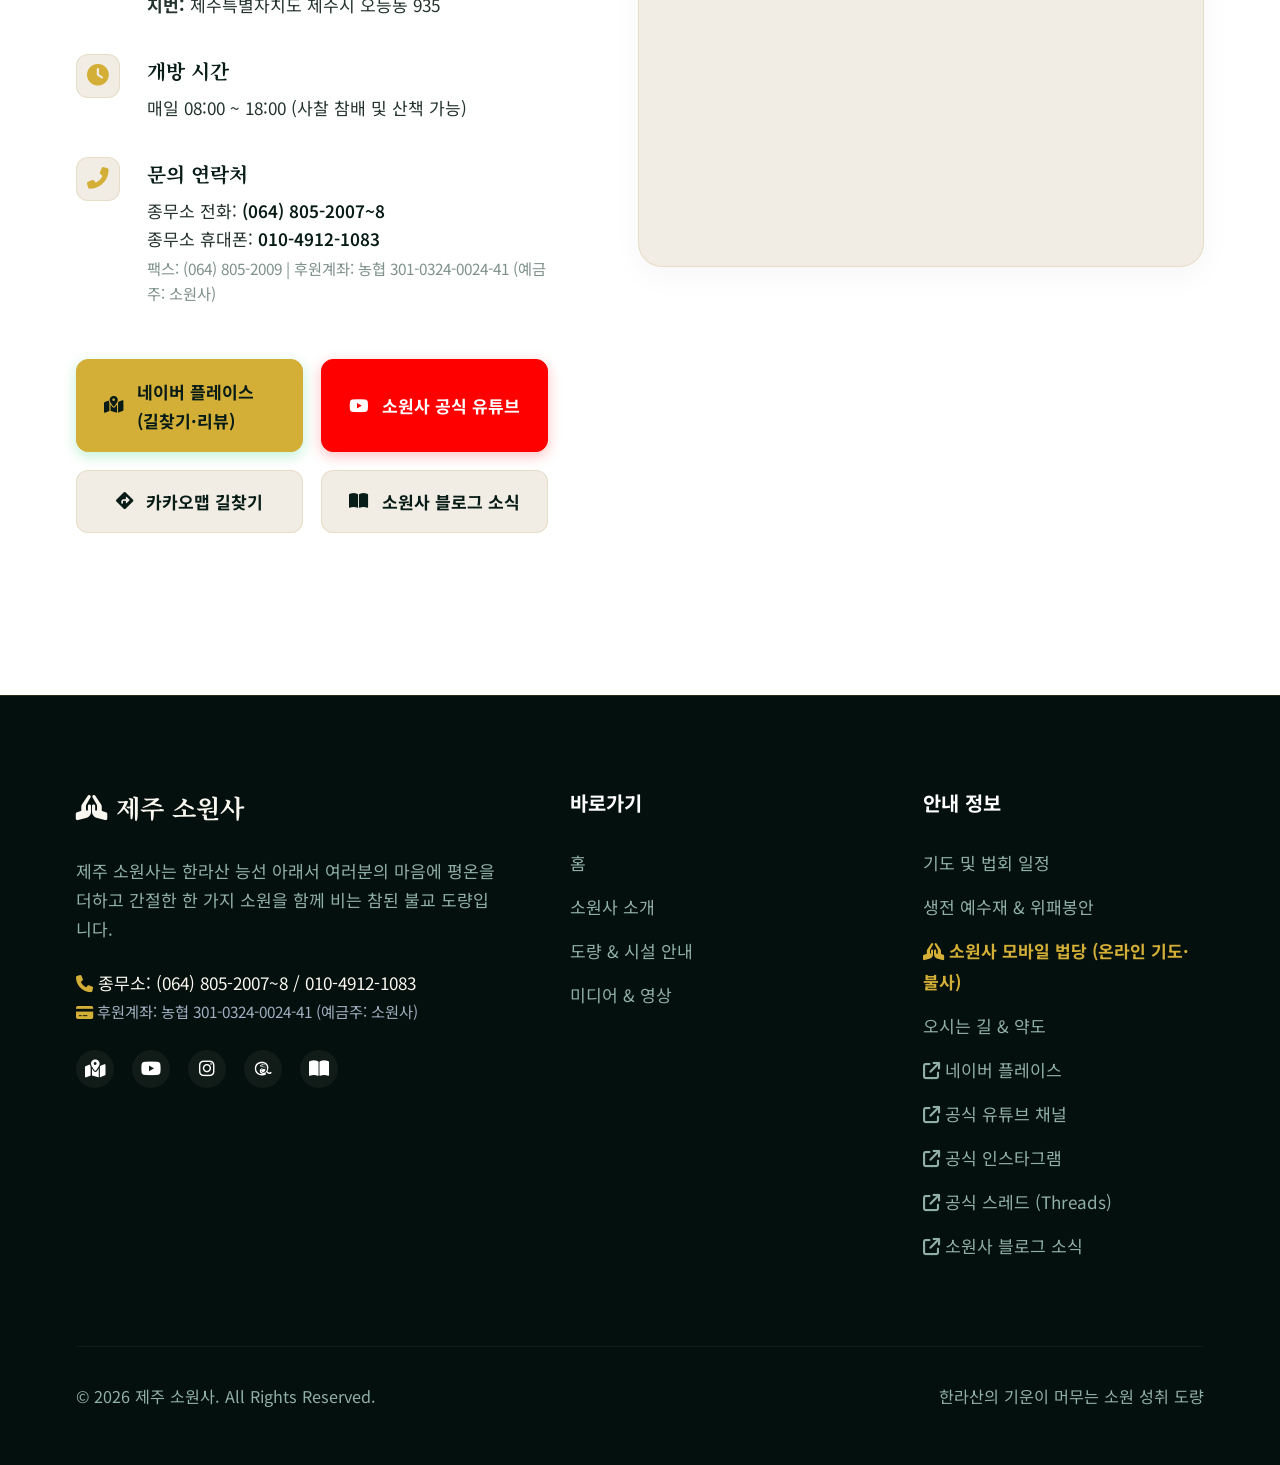
==== commit 156a0514: "seo: add naesonan-ui-beopdang keywords" ====
--- a/index.html
+++ b/index.html
@@ -16,7 +16,7 @@
 
   <meta name="description" content="제주특별자치도 제주시 오등동에 위치한 소원성취 기도도량 제주 소원사 공식 홈페이지입니다. 1년 인등, 영구위패봉안, 천도재, 생전예수재, 제사·기일제사, 반려동물(반려견·반려묘) 천도재 및 위패 봉안, 스마트폰 모바일법당 소원등 접수.">
 
-  <meta name="keywords" content="제주 소원사, 소원사, 제주 사찰, 제주 절, 오등동 소원사, 소원기도, 한라산 사찰, 제주도 절, 1년 인등, 인등, 연등, 영구위패, 위패봉안, 천도재, 생전예수재, 사시예불, 제사, 기일제사, 제사대행, 기일제사대행, 사찰 제사대행, 사찰 제사, 제사 모셔주는 절, 절에서 제사, 명절차례, 사찰 차례, 조상제사, 반려동물 천도재, 반려견 천도재, 강아지 천도재, 강아지 49재, 반려동물 49재, 고양이 천도재, 반려동물 위패, 반려견 위패, 강아지 위패, 반려동물 위패봉안, 무지개다리 천도재, 펫로스, 반려동물 극락왕생, 대한불교 조계종 소원사, 조계종 제주소원사, 모바일법당">
+  <meta name="keywords" content="제주 소원사, 소원사, 제주 사찰, 제주 절, 오등동 소원사, 소원기도, 한라산 사찰, 제주도 절, 내손안의법당, 손안의법당, 내 손안의 법당, 손안의 법당, 내손안의 사찰, 내손안의 절, 내손안의 기도, 내손안의도량, 1년 인등, 인등, 연등, 영구위패, 위패봉안, 천도재, 생전예수재, 사시예불, 제사, 기일제사, 제사대행, 기일제사대행, 사찰 제사대행, 사찰 제사, 제사 모셔주는 절, 절에서 제사, 명절차례, 사찰 차례, 조상제사, 반려동물 천도재, 반려견 천도재, 강아지 천도재, 강아지 49재, 반려동물 49재, 고양이 천도재, 반려동물 위패, 반려견 위패, 강아지 위패, 반려동물 위패봉안, 무지개다리 천도재, 펫로스, 반려동물 극락왕생, 대한불교 조계종 소원사, 조계종 제주소원사, 모바일법당">
 
   <meta name="author" content="제주 소원사">
   <meta name="naver-site-verification" content="41fd601f89ed09d04621c3d853fb81dd13e2fb07" />
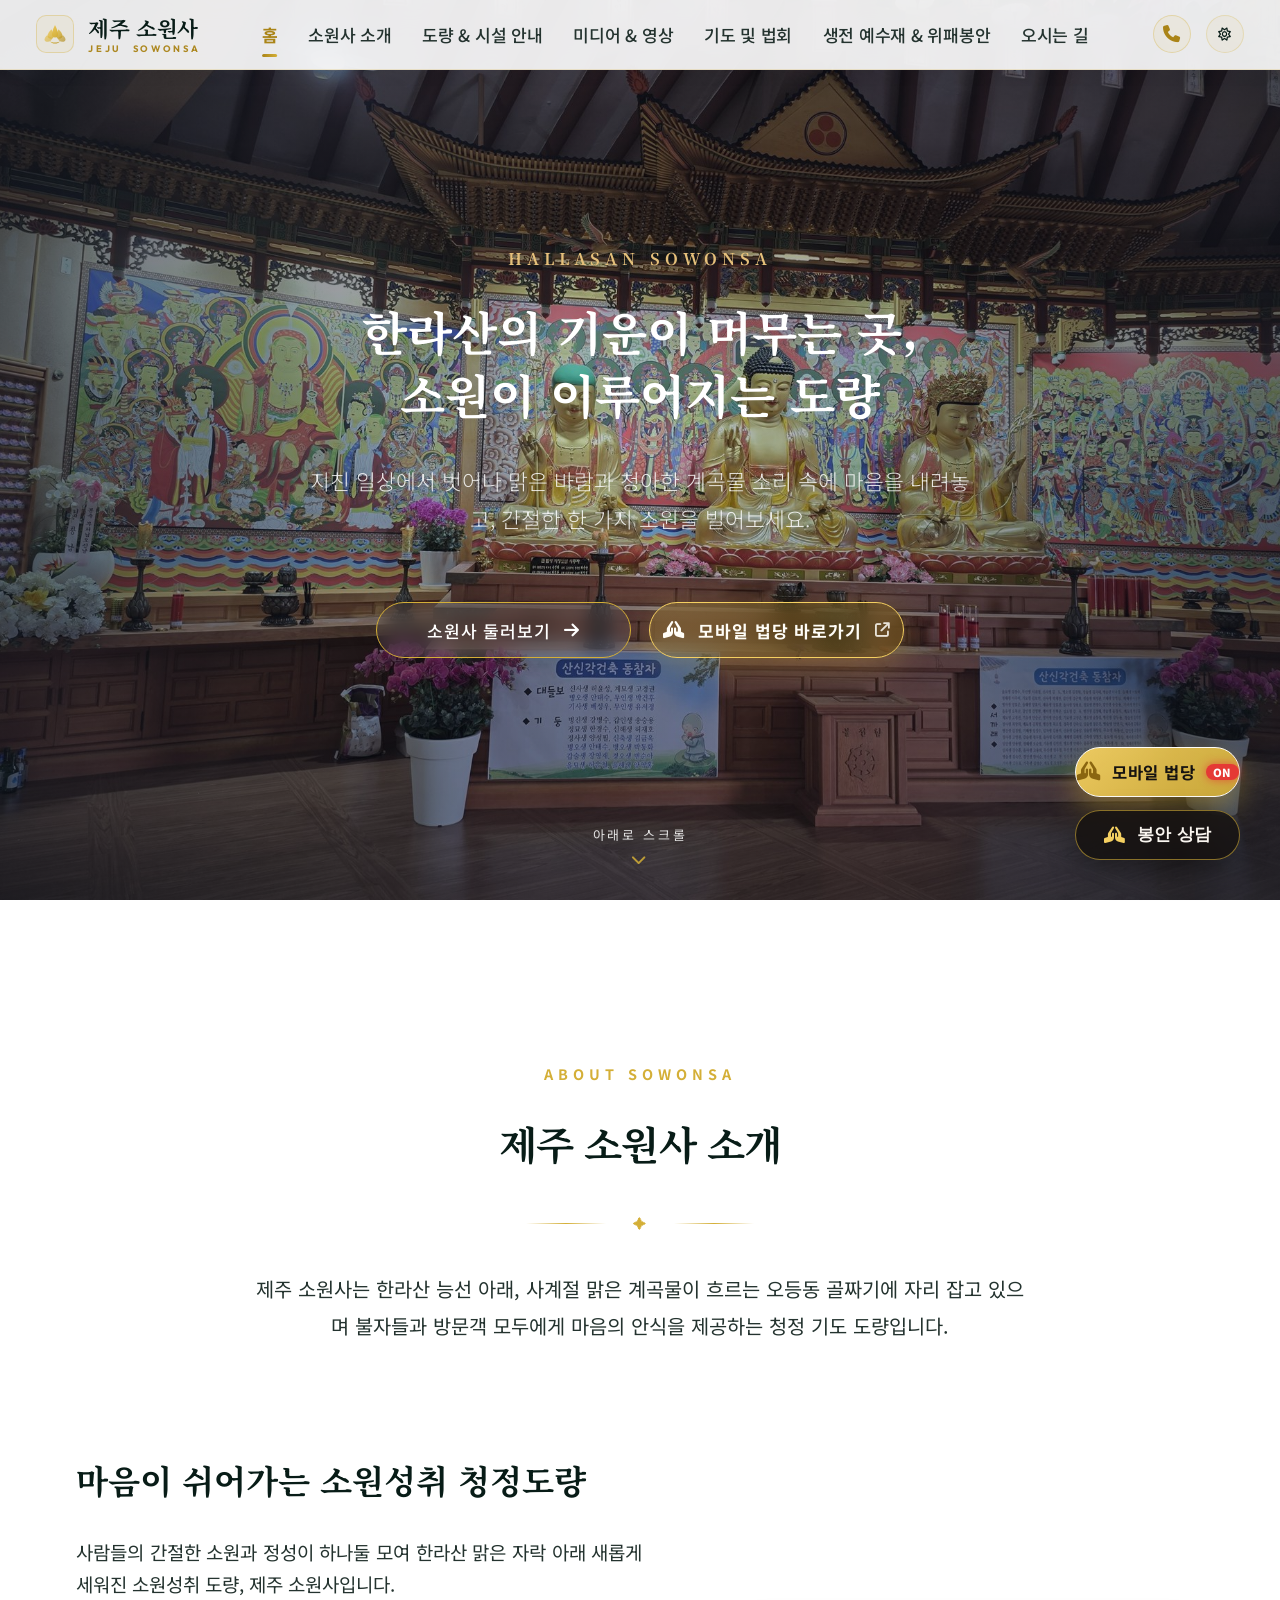
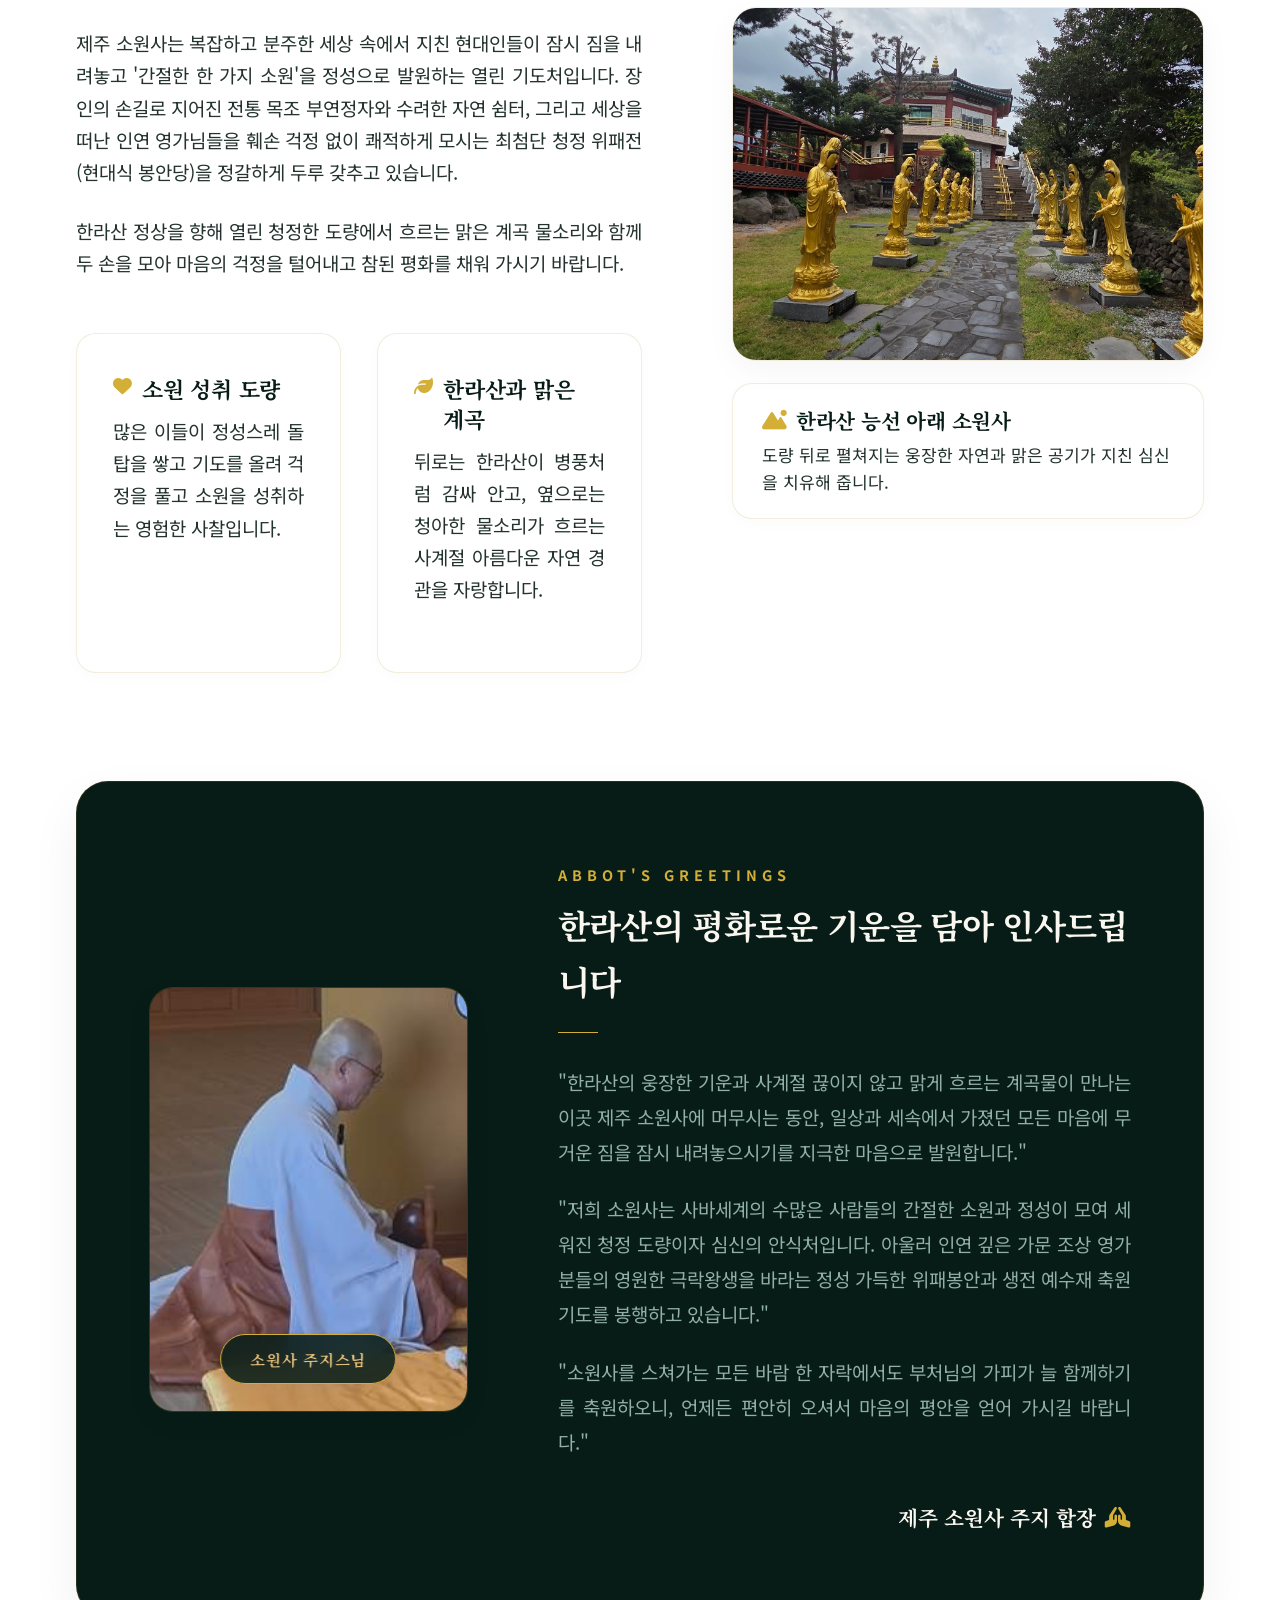
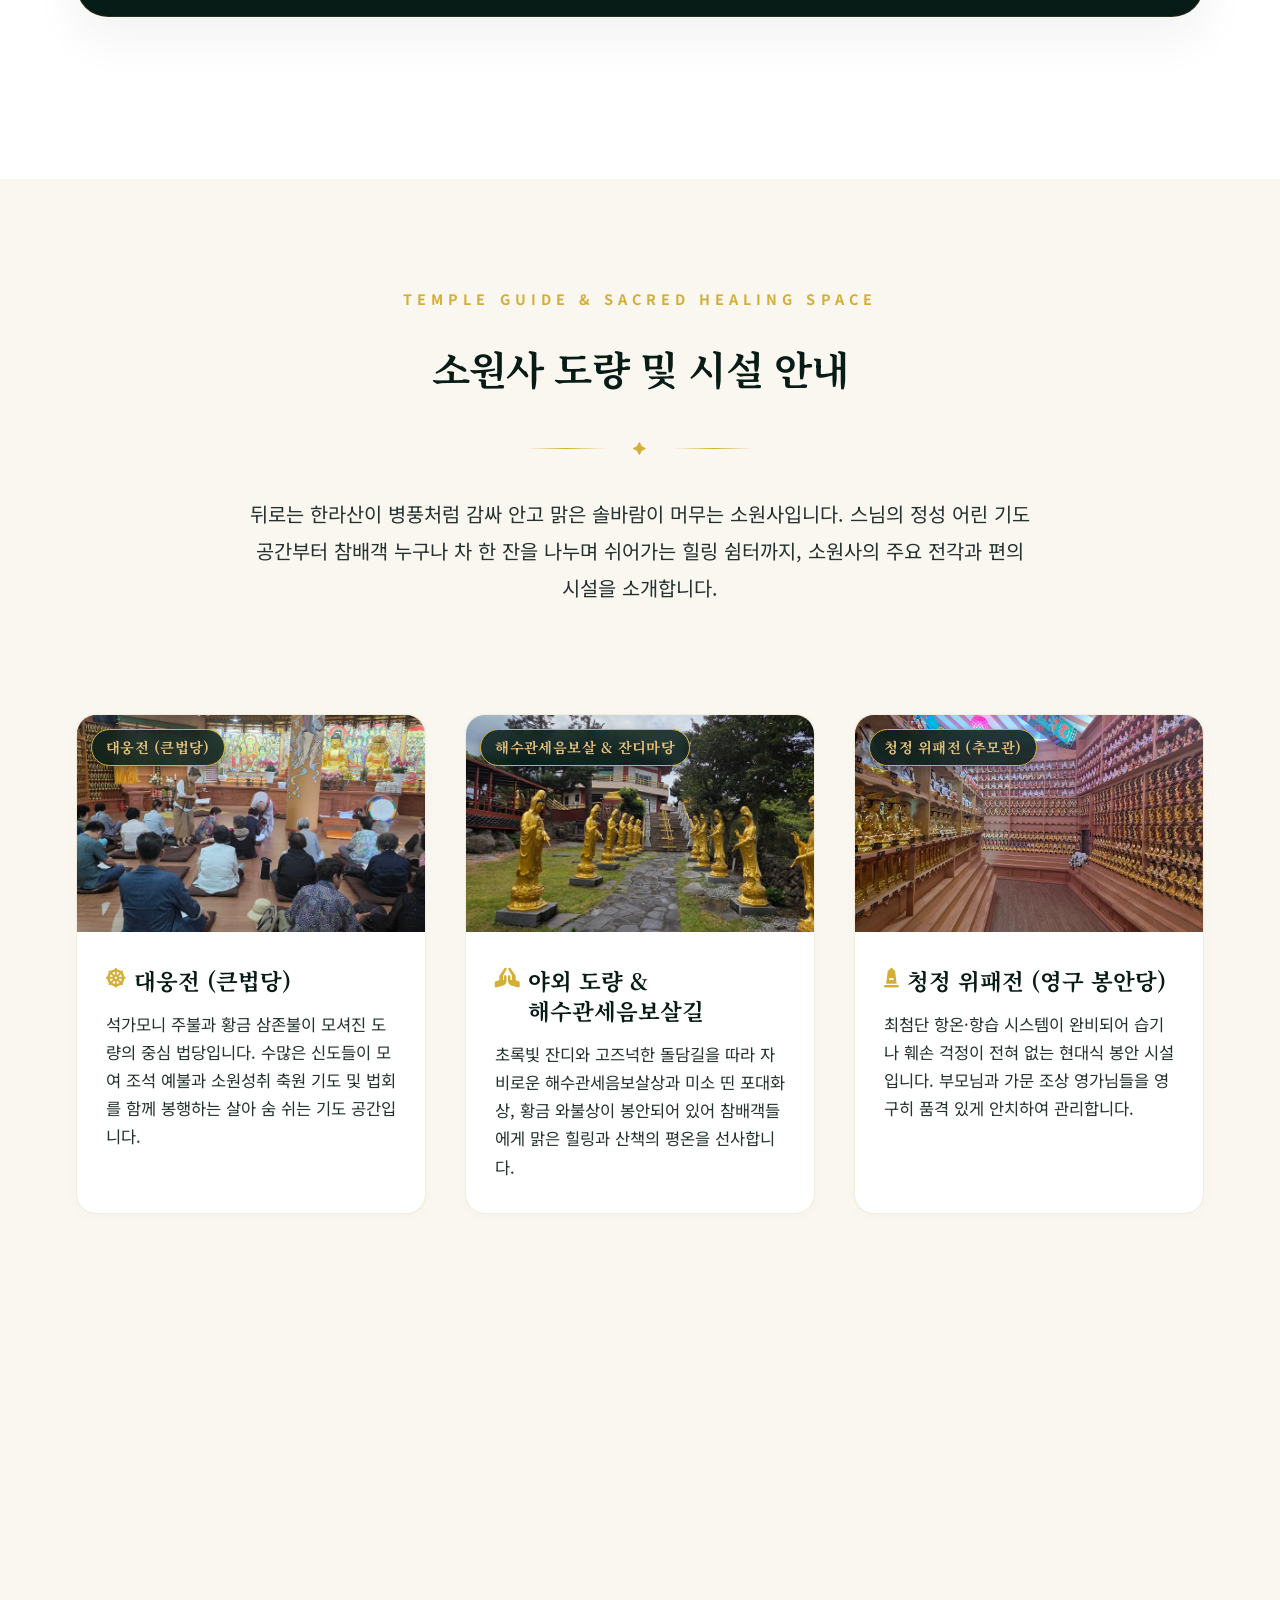
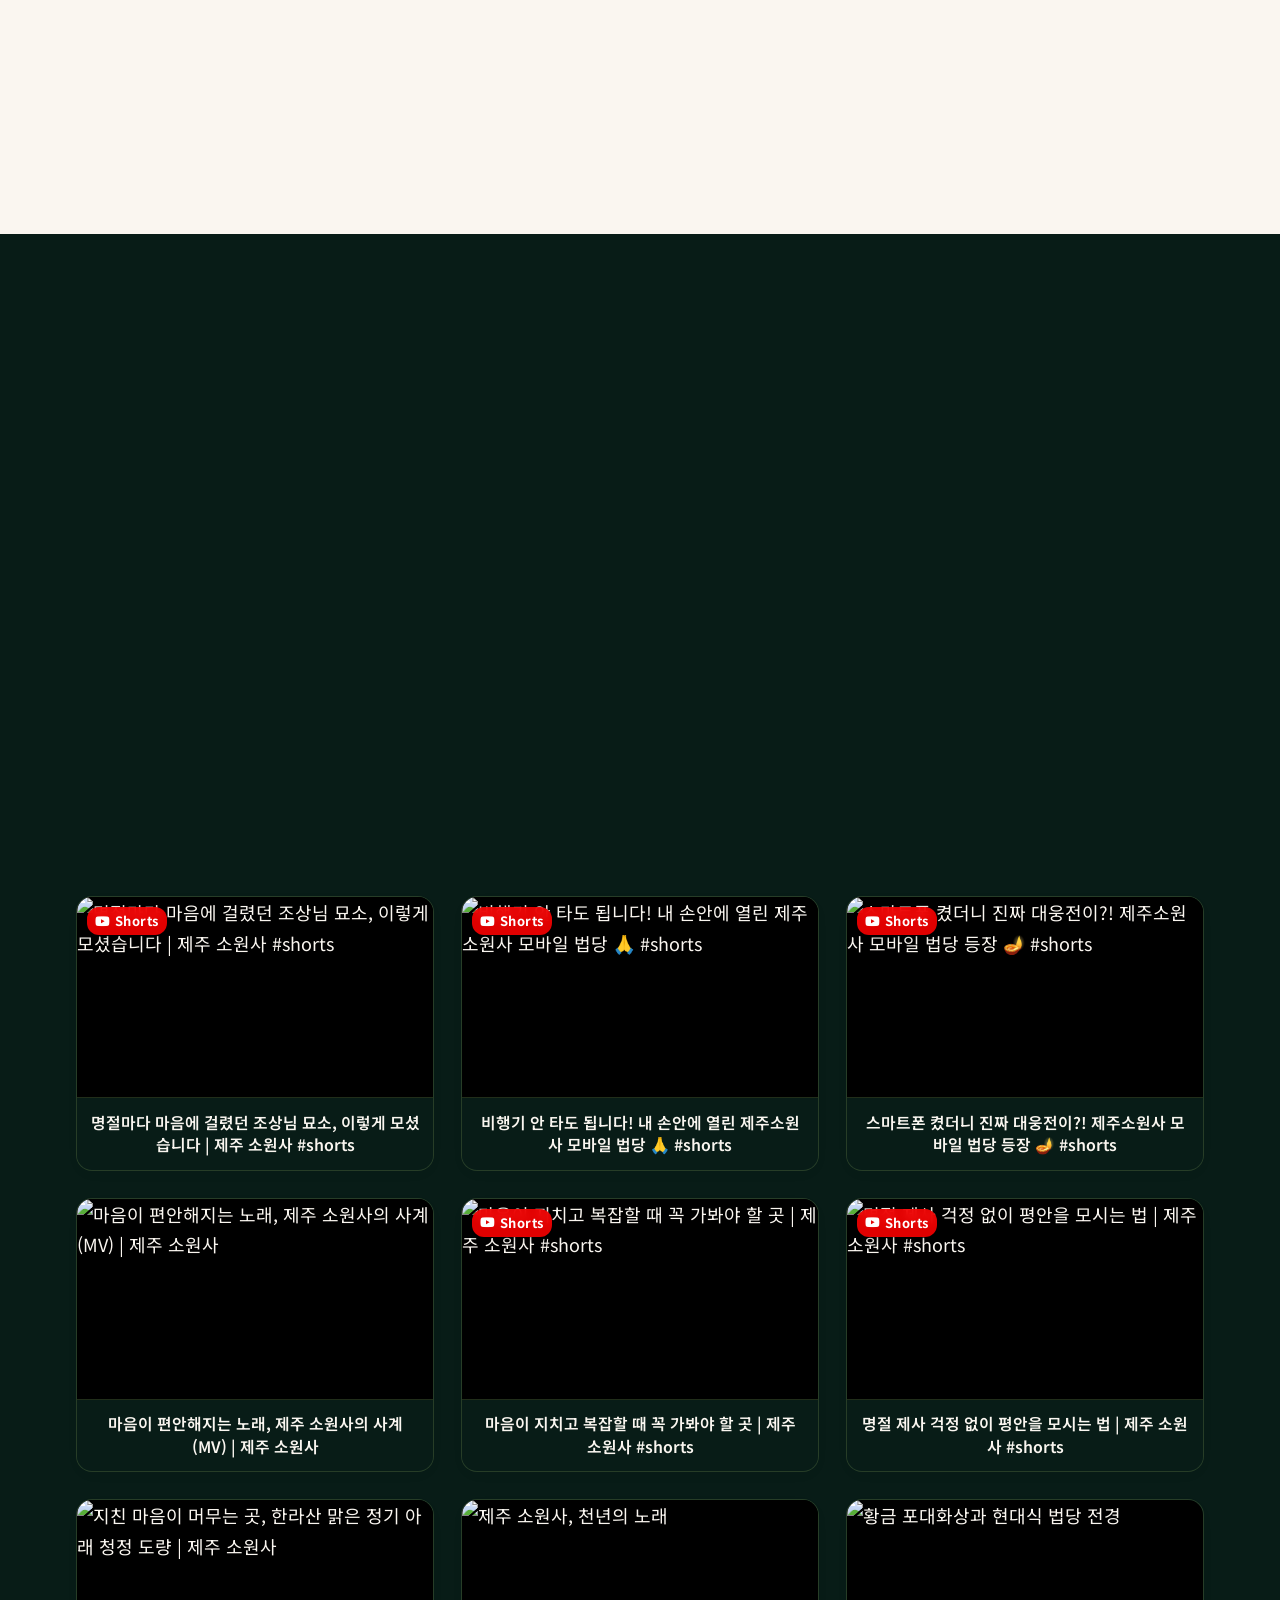
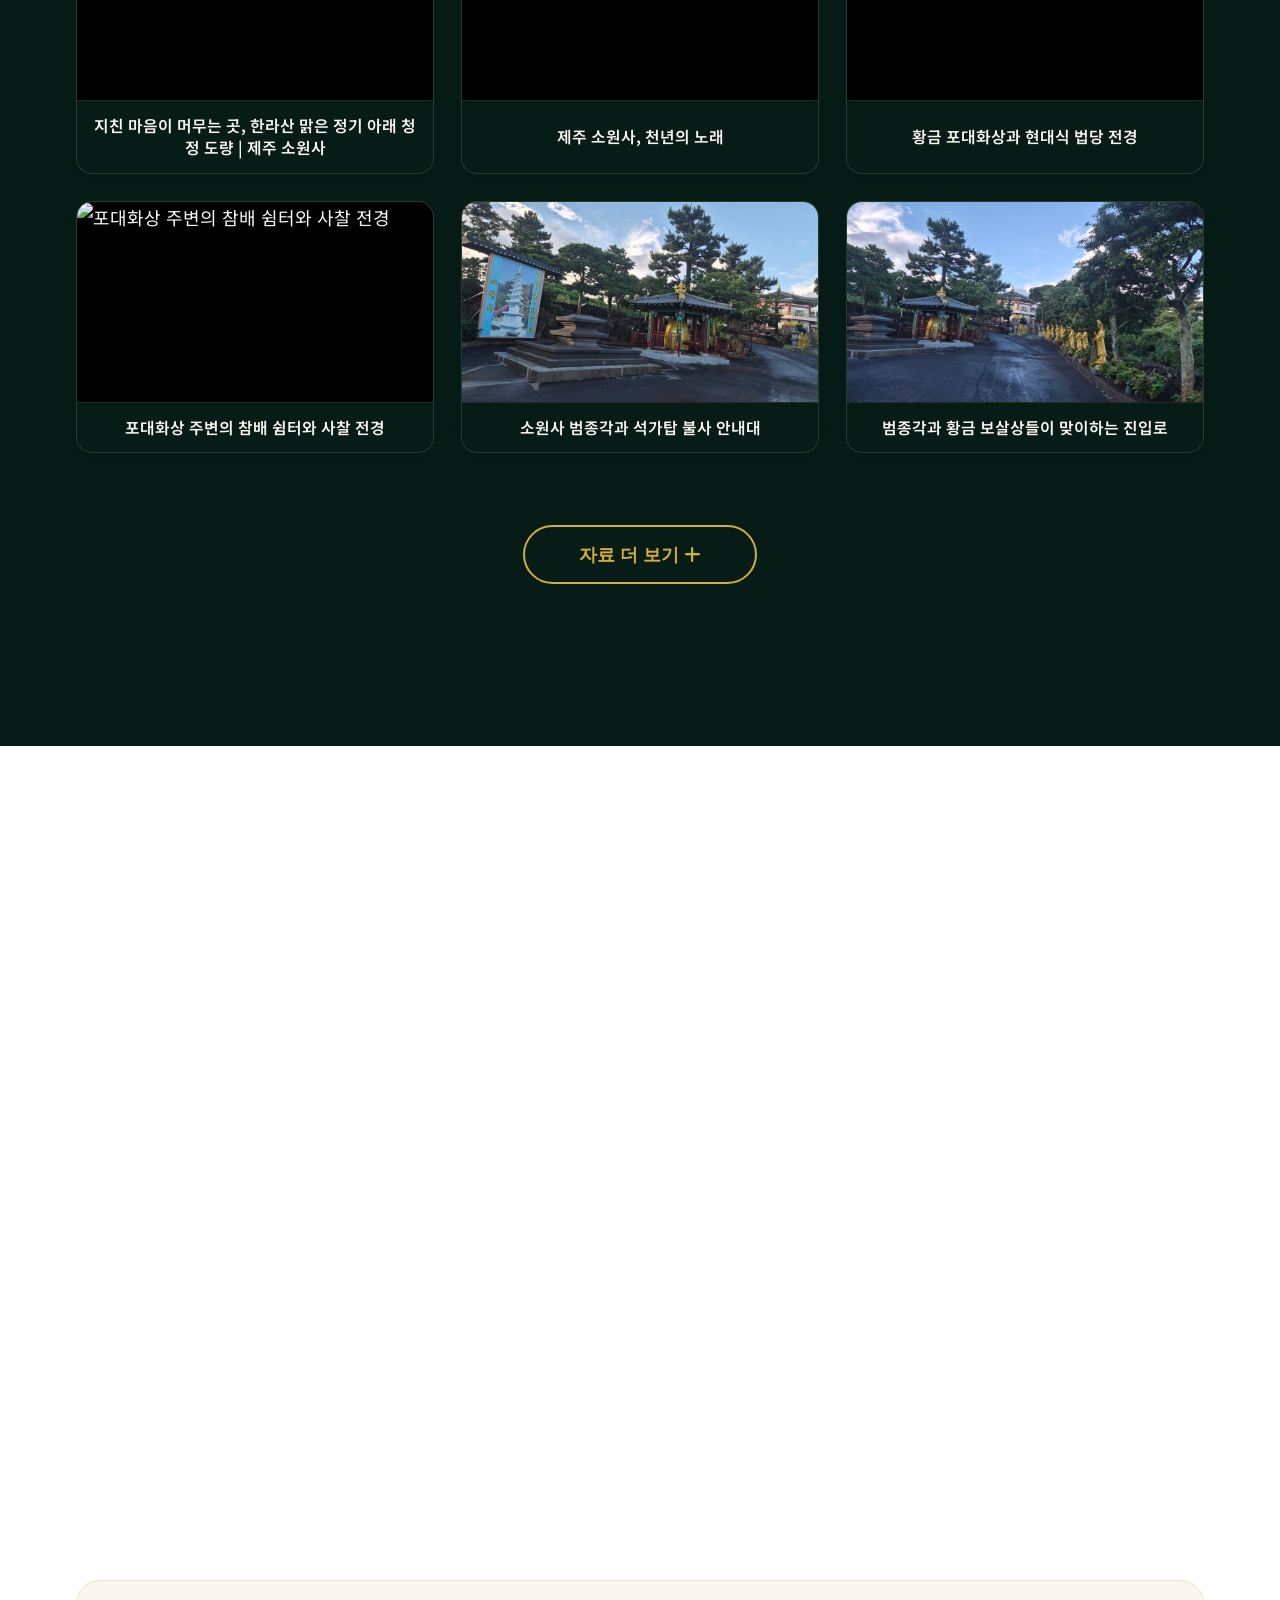
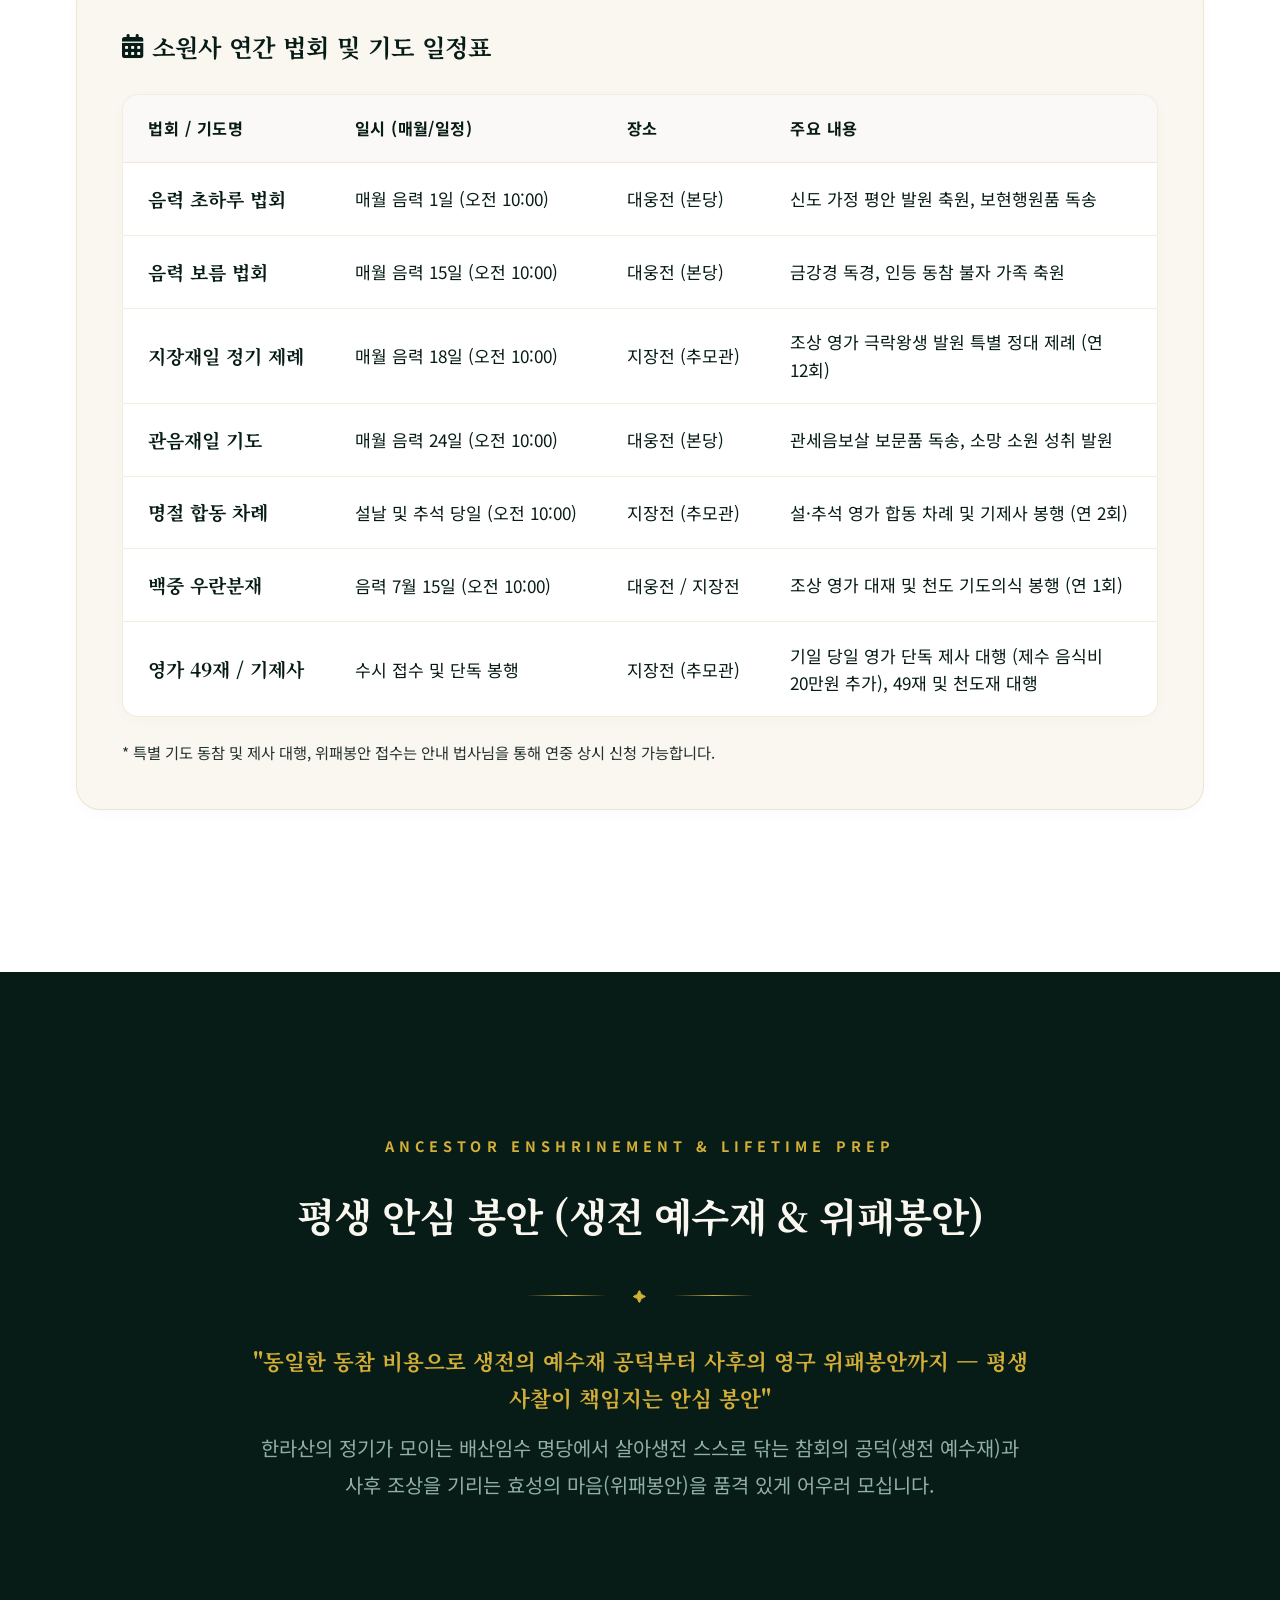
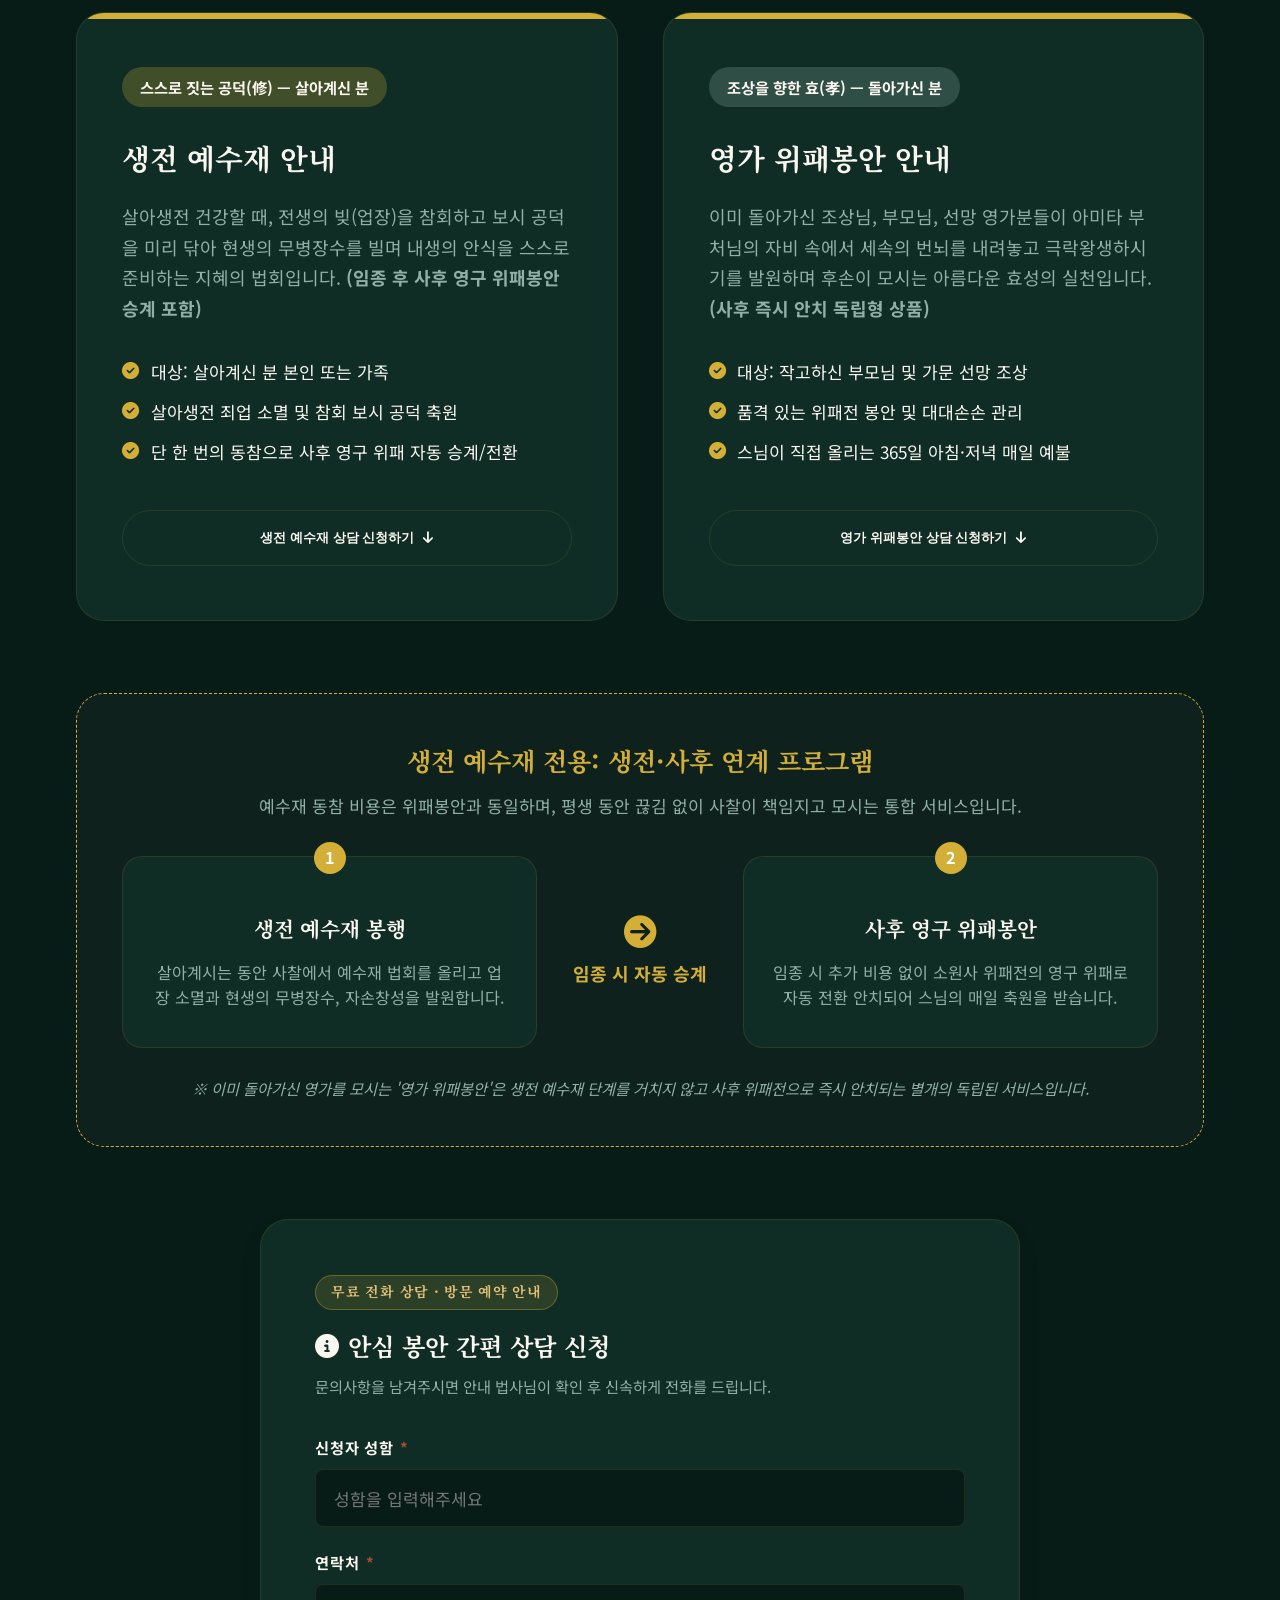
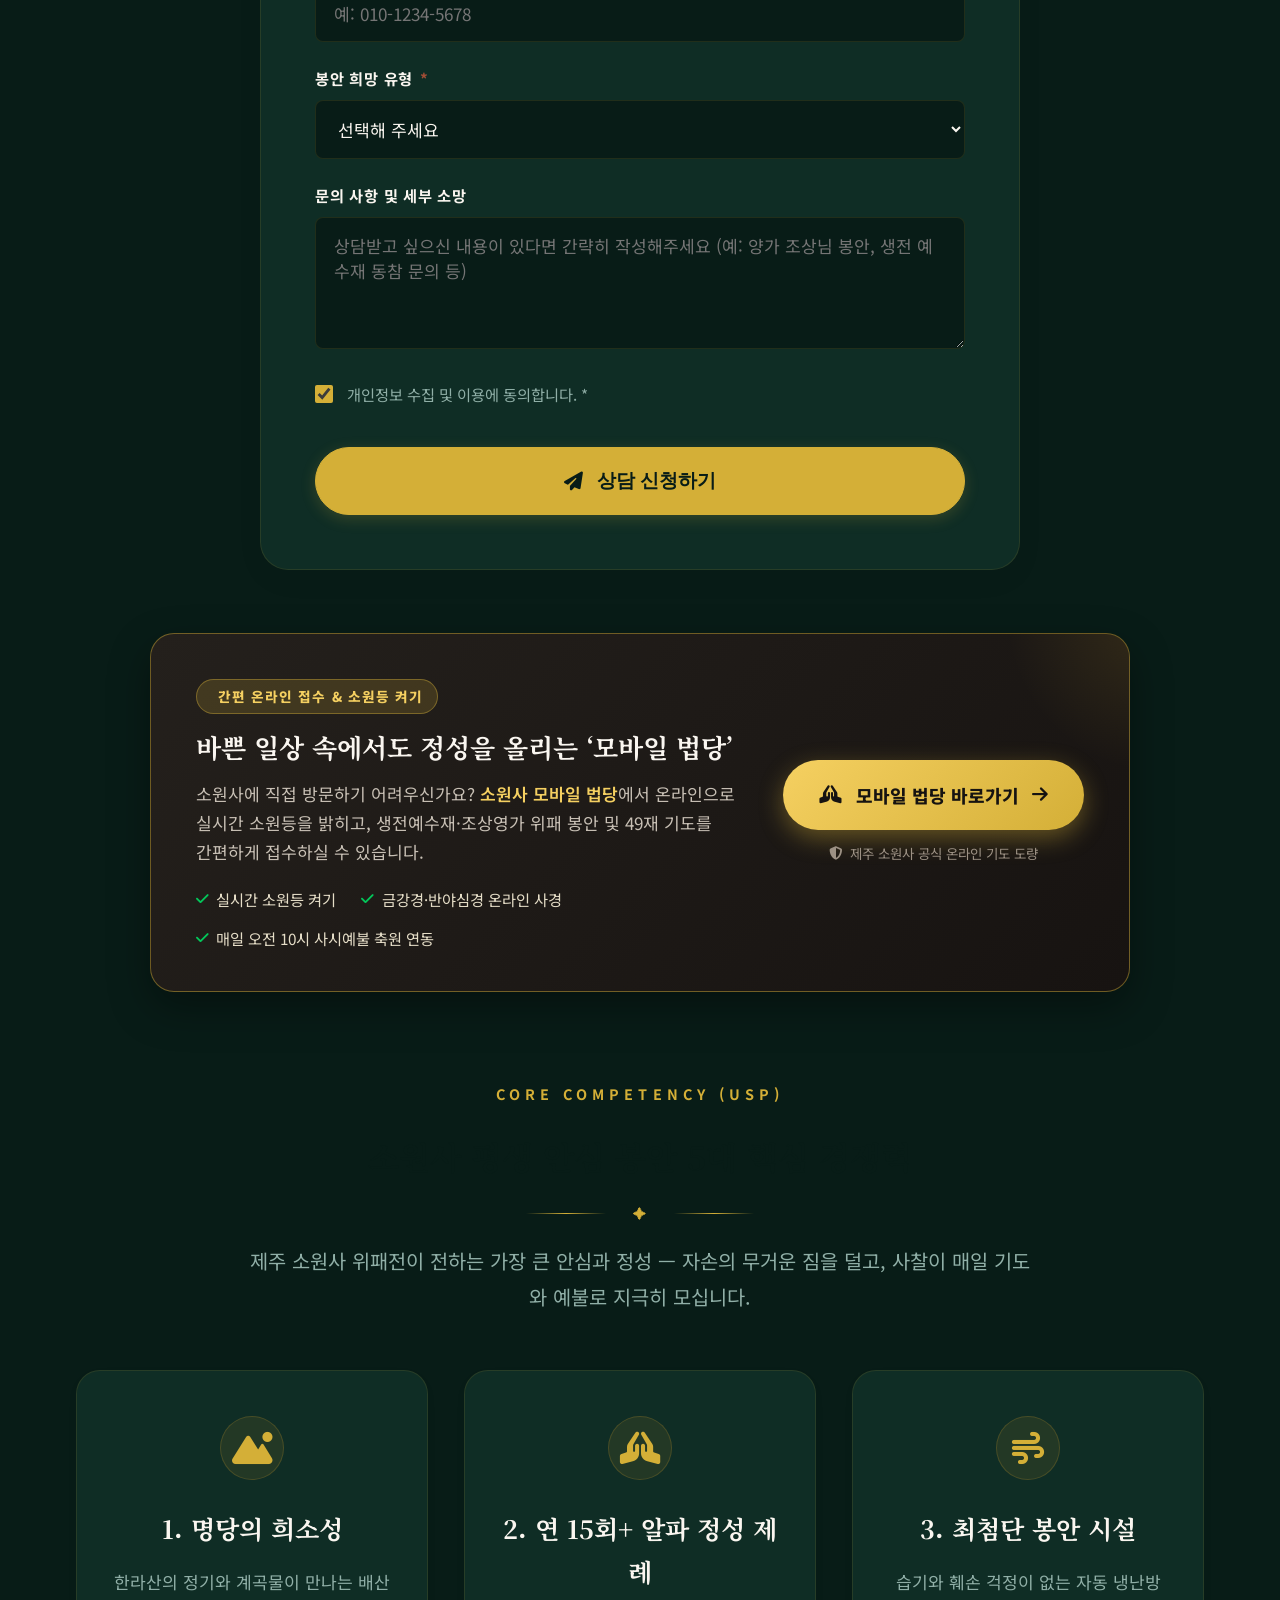
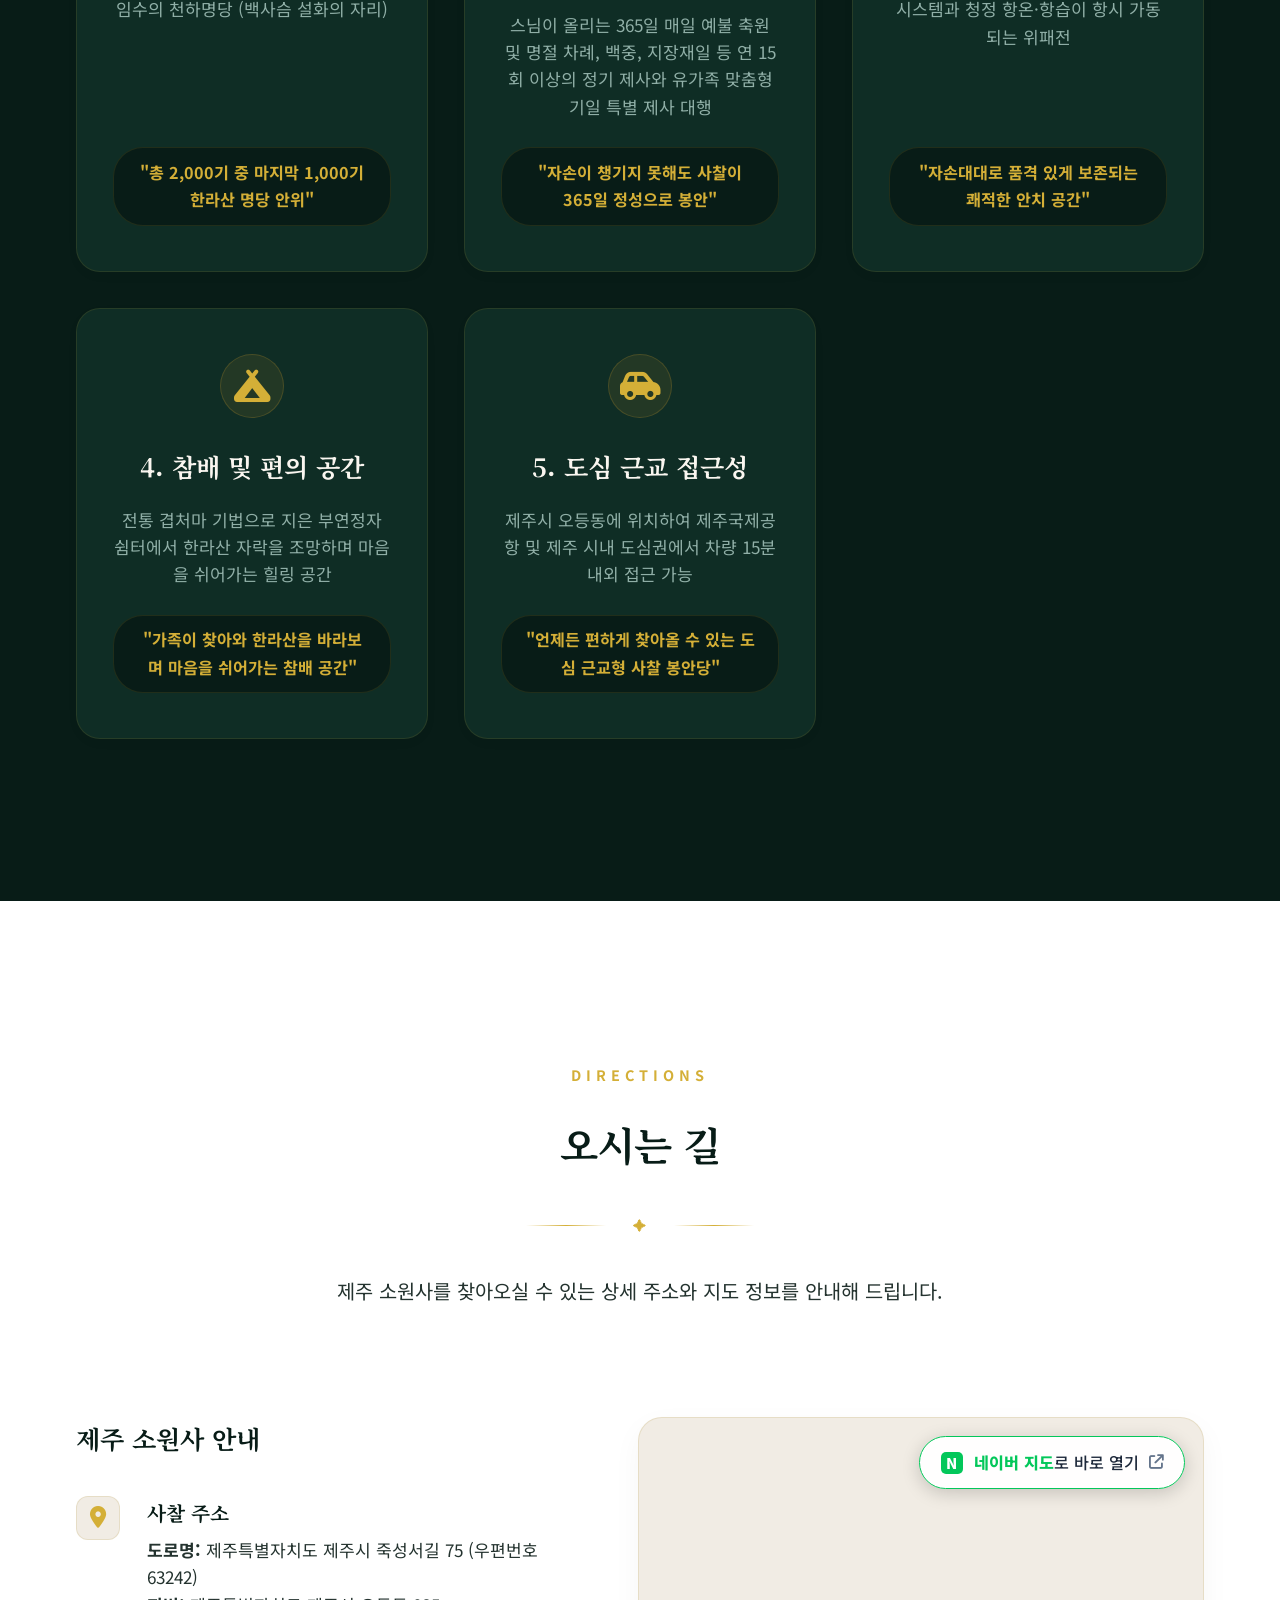
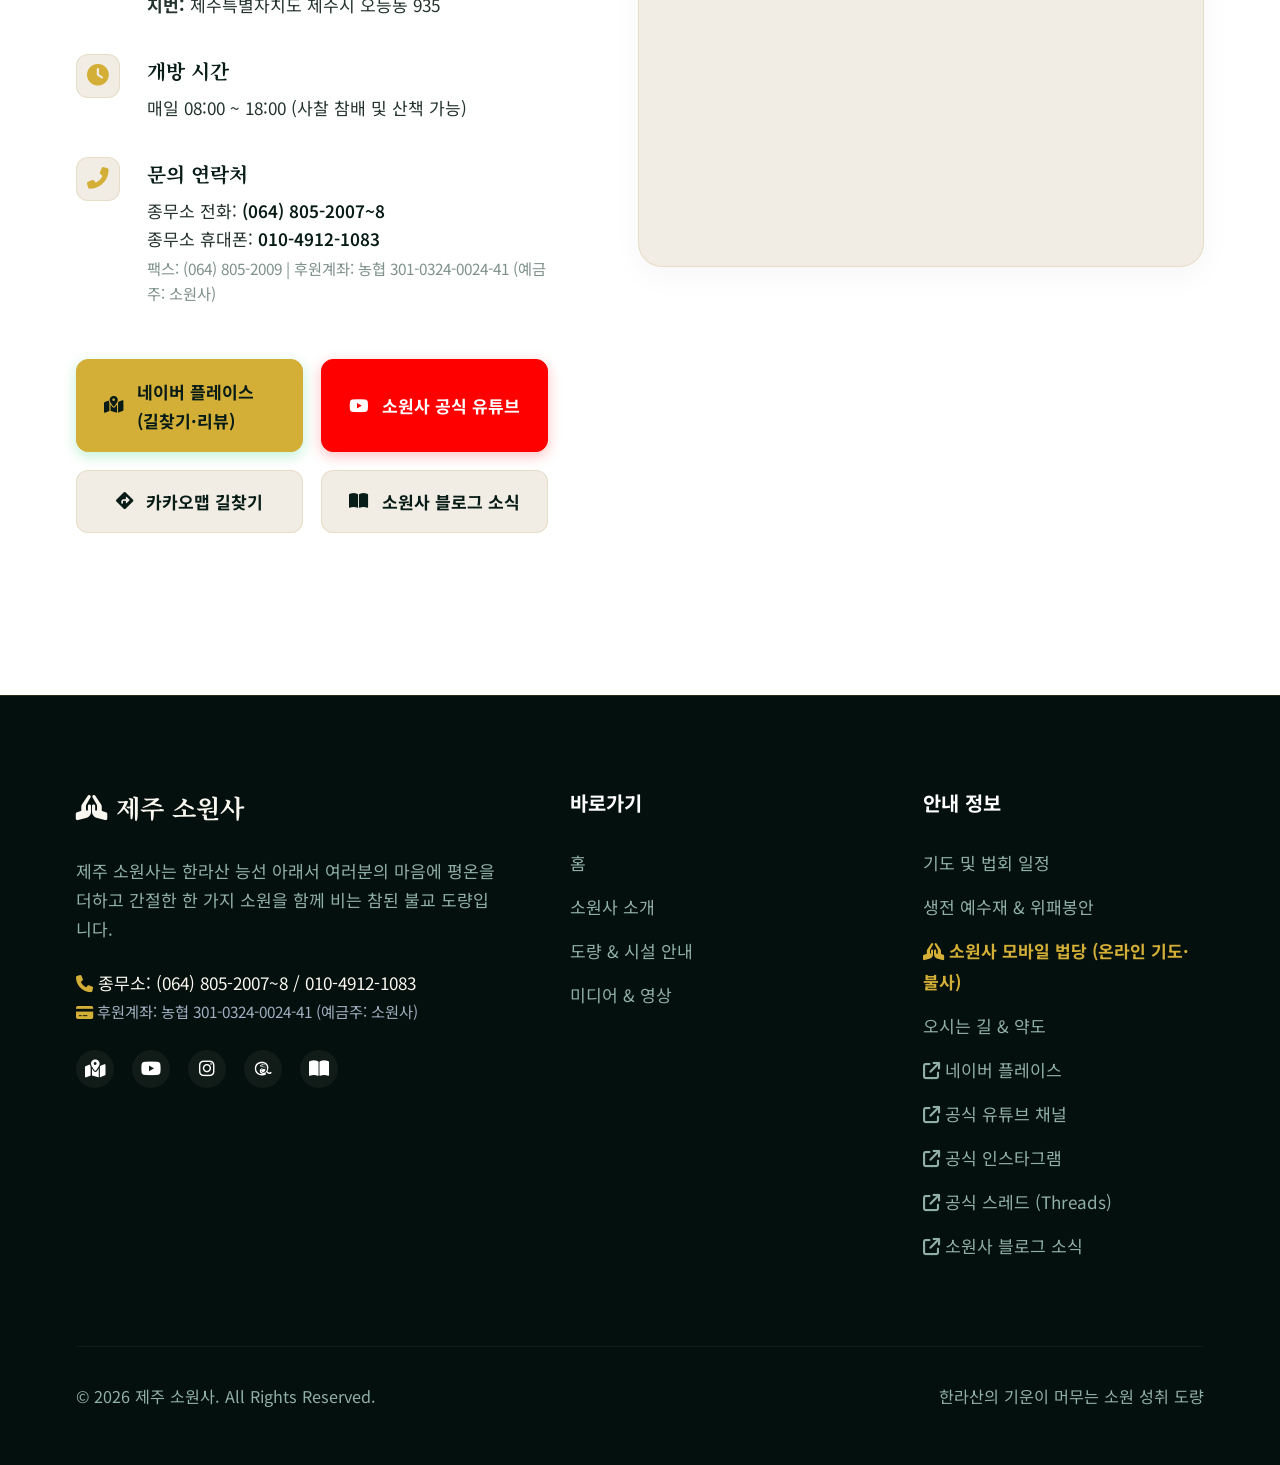
==== commit 7f10a1fc: "seo: add 온라인사찰 인터넷사찰 스마트폰법당 keywords" ====
--- a/index.html
+++ b/index.html
@@ -16,7 +16,7 @@
 
   <meta name="description" content="제주특별자치도 제주시 오등동에 위치한 소원성취 기도도량 제주 소원사 공식 홈페이지입니다. 1년 인등, 영구위패봉안, 천도재, 생전예수재, 제사·기일제사, 반려동물(반려견·반려묘) 천도재 및 위패 봉안, 스마트폰 모바일법당 소원등 접수.">
 
-  <meta name="keywords" content="제주 소원사, 소원사, 제주 사찰, 제주 절, 오등동 소원사, 소원기도, 한라산 사찰, 제주도 절, 내손안의법당, 손안의법당, 내 손안의 법당, 손안의 법당, 내손안의 사찰, 내손안의 절, 내손안의 기도, 내손안의도량, 1년 인등, 인등, 연등, 영구위패, 위패봉안, 천도재, 생전예수재, 사시예불, 제사, 기일제사, 제사대행, 기일제사대행, 사찰 제사대행, 사찰 제사, 제사 모셔주는 절, 절에서 제사, 명절차례, 사찰 차례, 조상제사, 반려동물 천도재, 반려견 천도재, 강아지 천도재, 강아지 49재, 반려동물 49재, 고양이 천도재, 반려동물 위패, 반려견 위패, 강아지 위패, 반려동물 위패봉안, 무지개다리 천도재, 펫로스, 반려동물 극락왕생, 대한불교 조계종 소원사, 조계종 제주소원사, 모바일법당">
+  <meta name="keywords" content="제주 소원사, 소원사, 제주 사찰, 제주 절, 오등동 소원사, 소원기도, 한라산 사찰, 제주도 절, 온라인사찰, 인터넷 사찰, 스마트폰 법당, 내손안의법당, 손안의법당, 내 손안의 법당, 손안의 법당, 내손안의 사찰, 내손안의 절, 내손안의 기도, 내손안의도량, 1년 인등, 인등, 연등, 영구위패, 위패봉안, 천도재, 생전예수재, 사시예불, 제사, 기일제사, 제사대행, 기일제사대행, 사찰 제사대행, 사찰 제사, 제사 모셔주는 절, 절에서 제사, 명절차례, 사찰 차례, 조상제사, 반려동물 천도재, 반려견 천도재, 강아지 천도재, 강아지 49재, 반려동물 49재, 고양이 천도재, 반려동물 위패, 반려견 위패, 강아지 위패, 반려동물 위패봉안, 무지개다리 천도재, 펫로스, 반려동물 극락왕생, 대한불교 조계종 소원사, 조계종 제주소원사, 모바일법당">
 
   <meta name="author" content="제주 소원사">
   <meta name="naver-site-verification" content="41fd601f89ed09d04621c3d853fb81dd13e2fb07" />
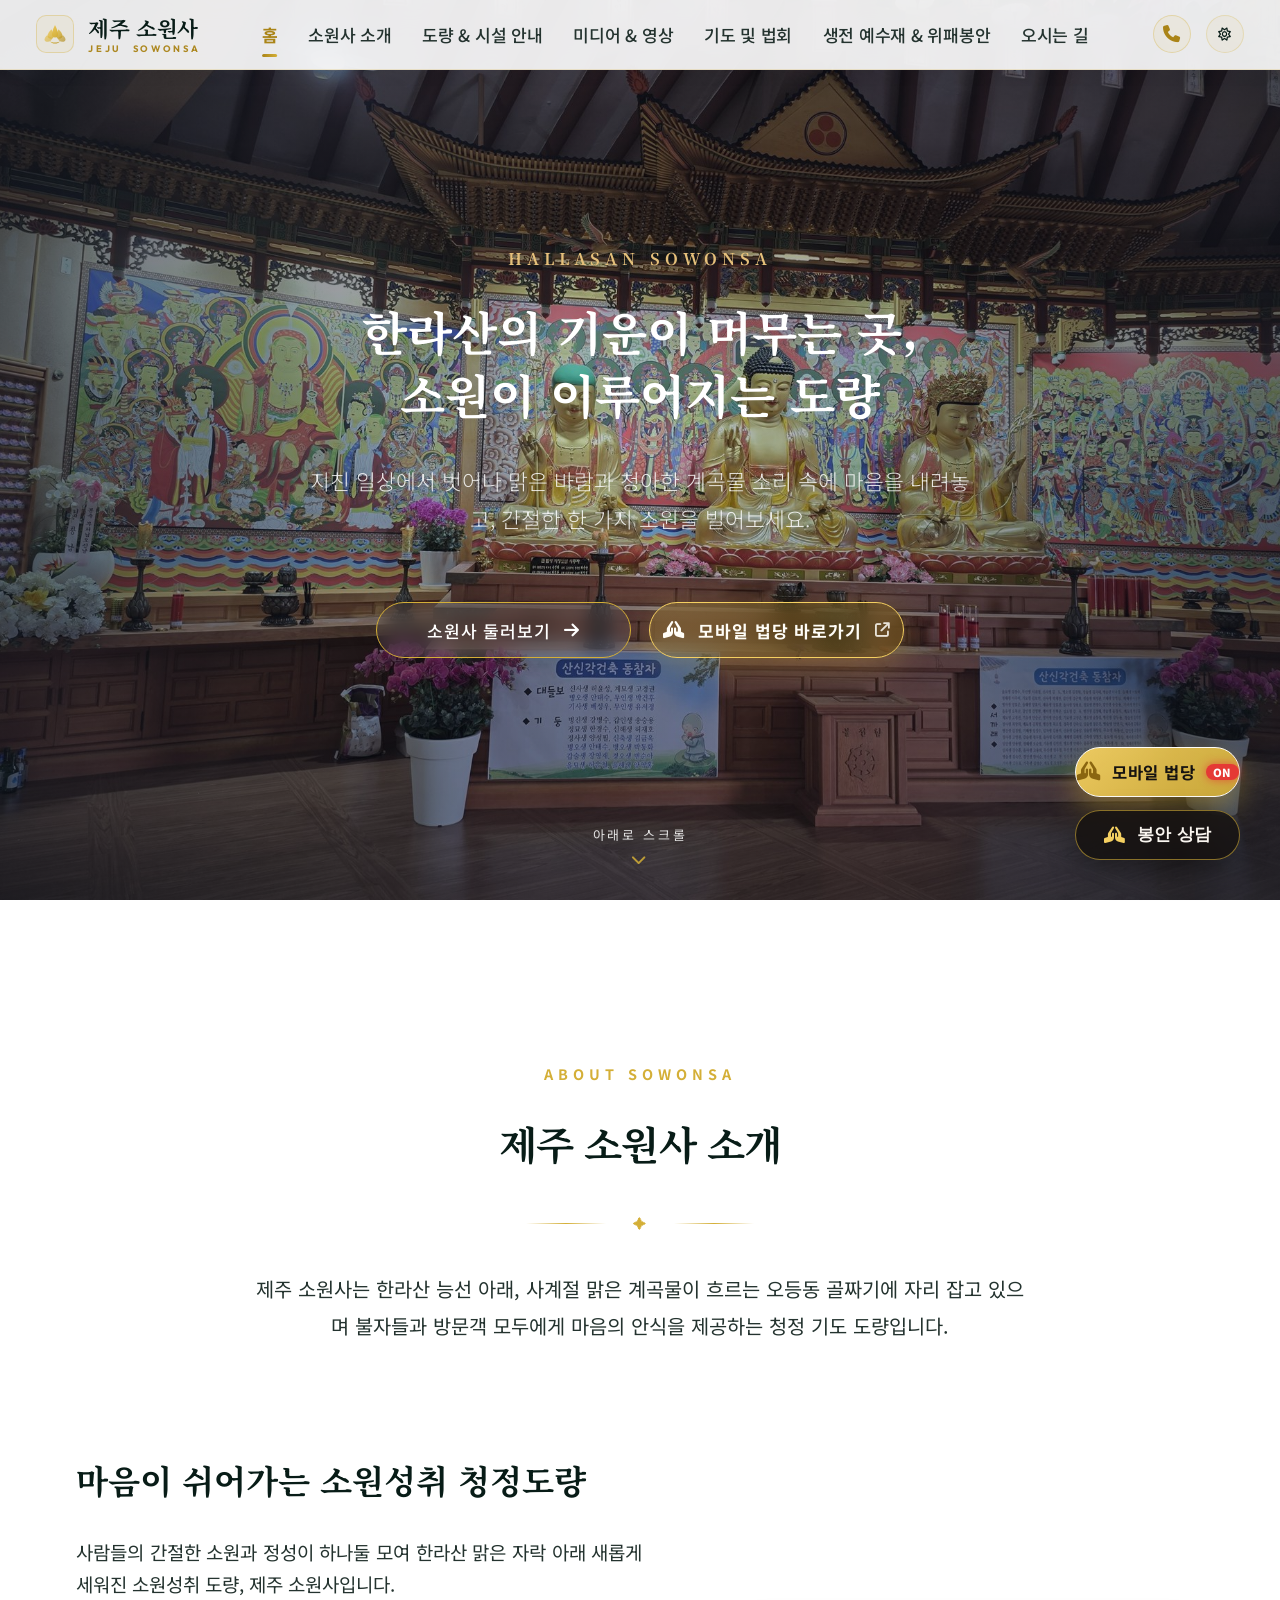
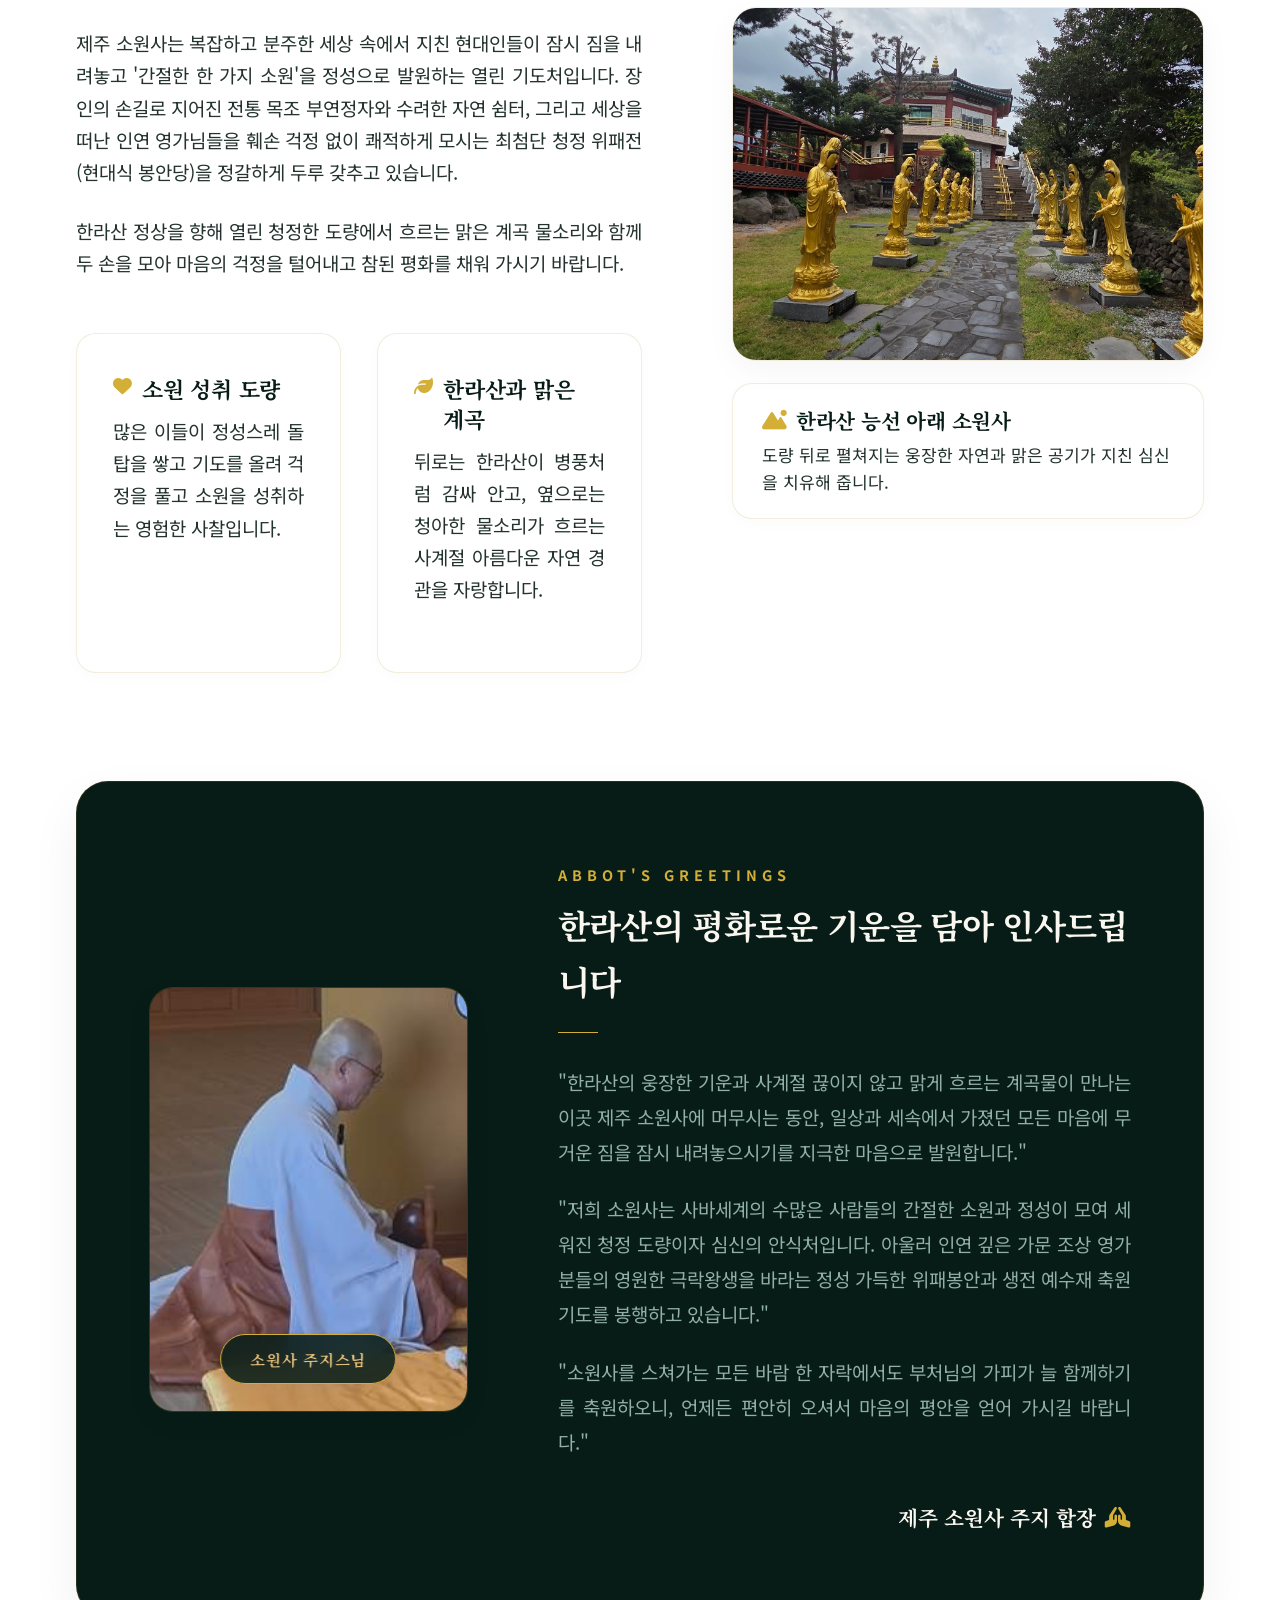
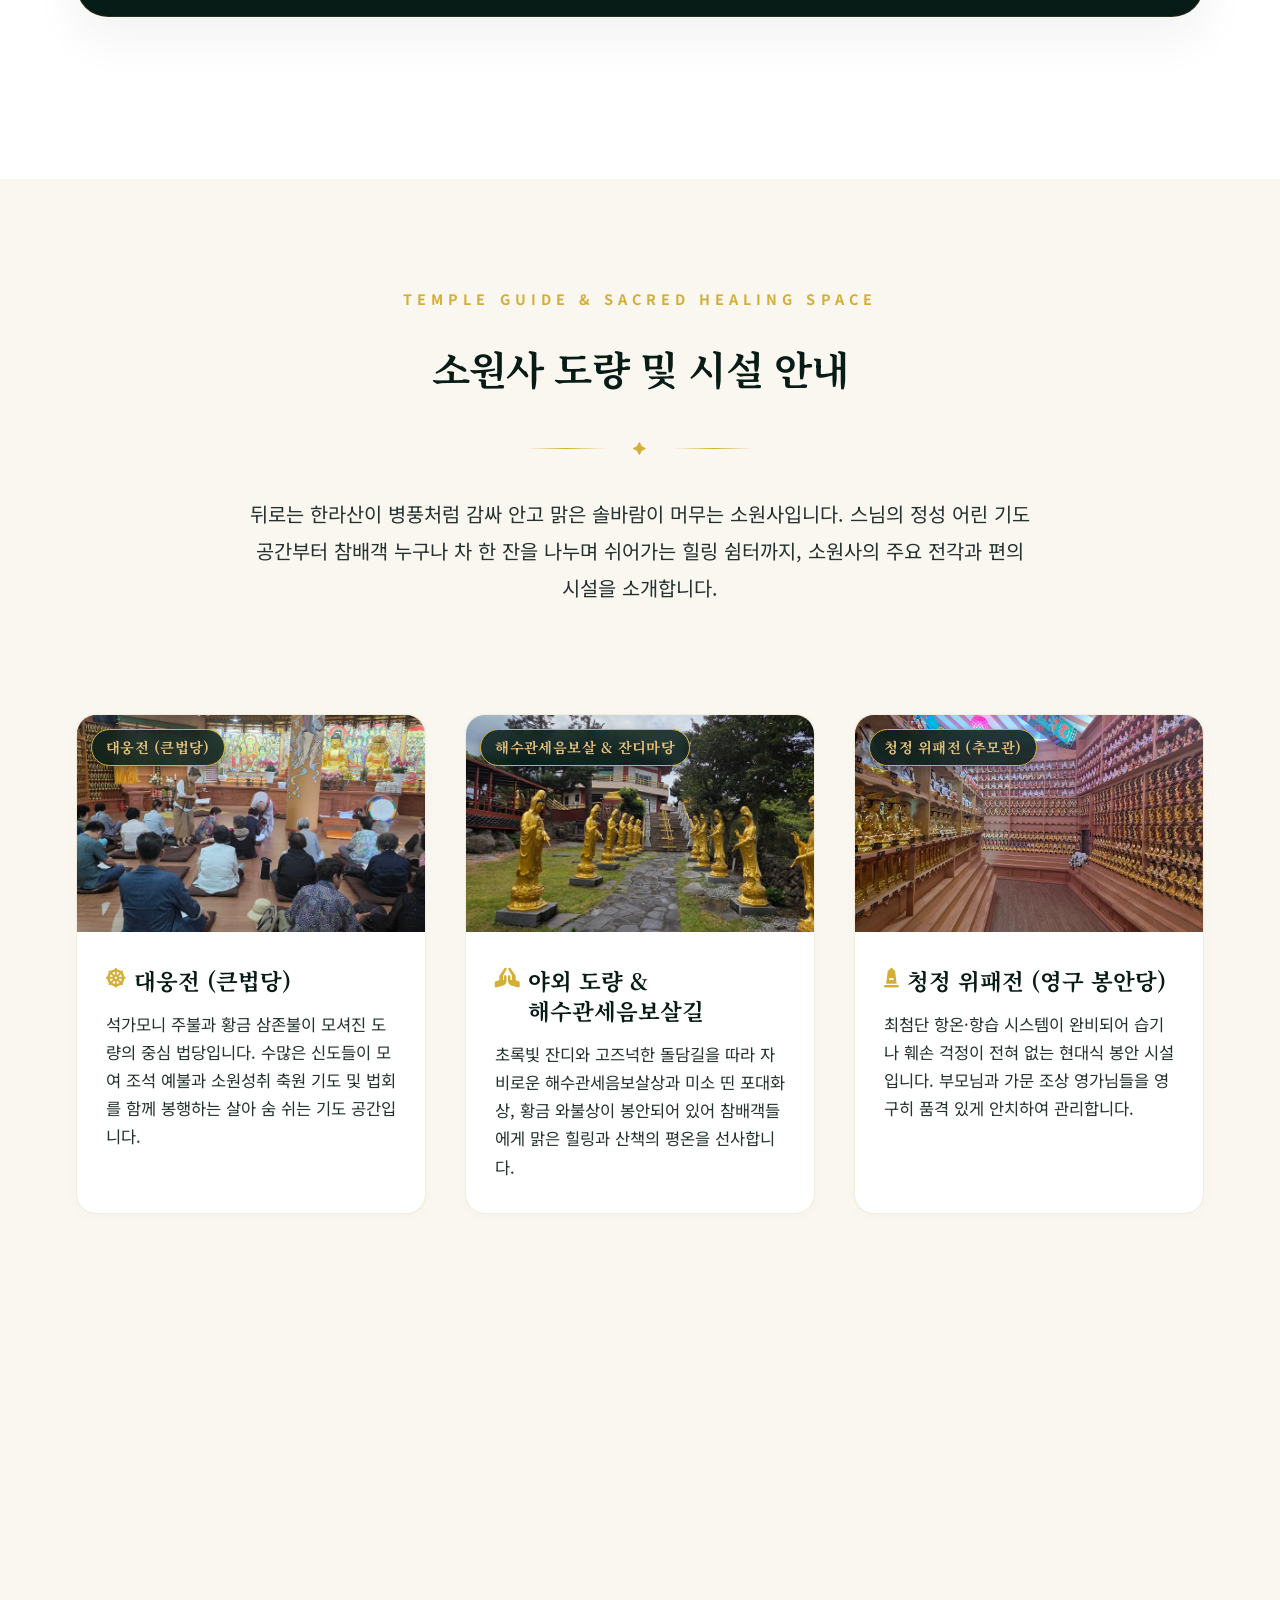
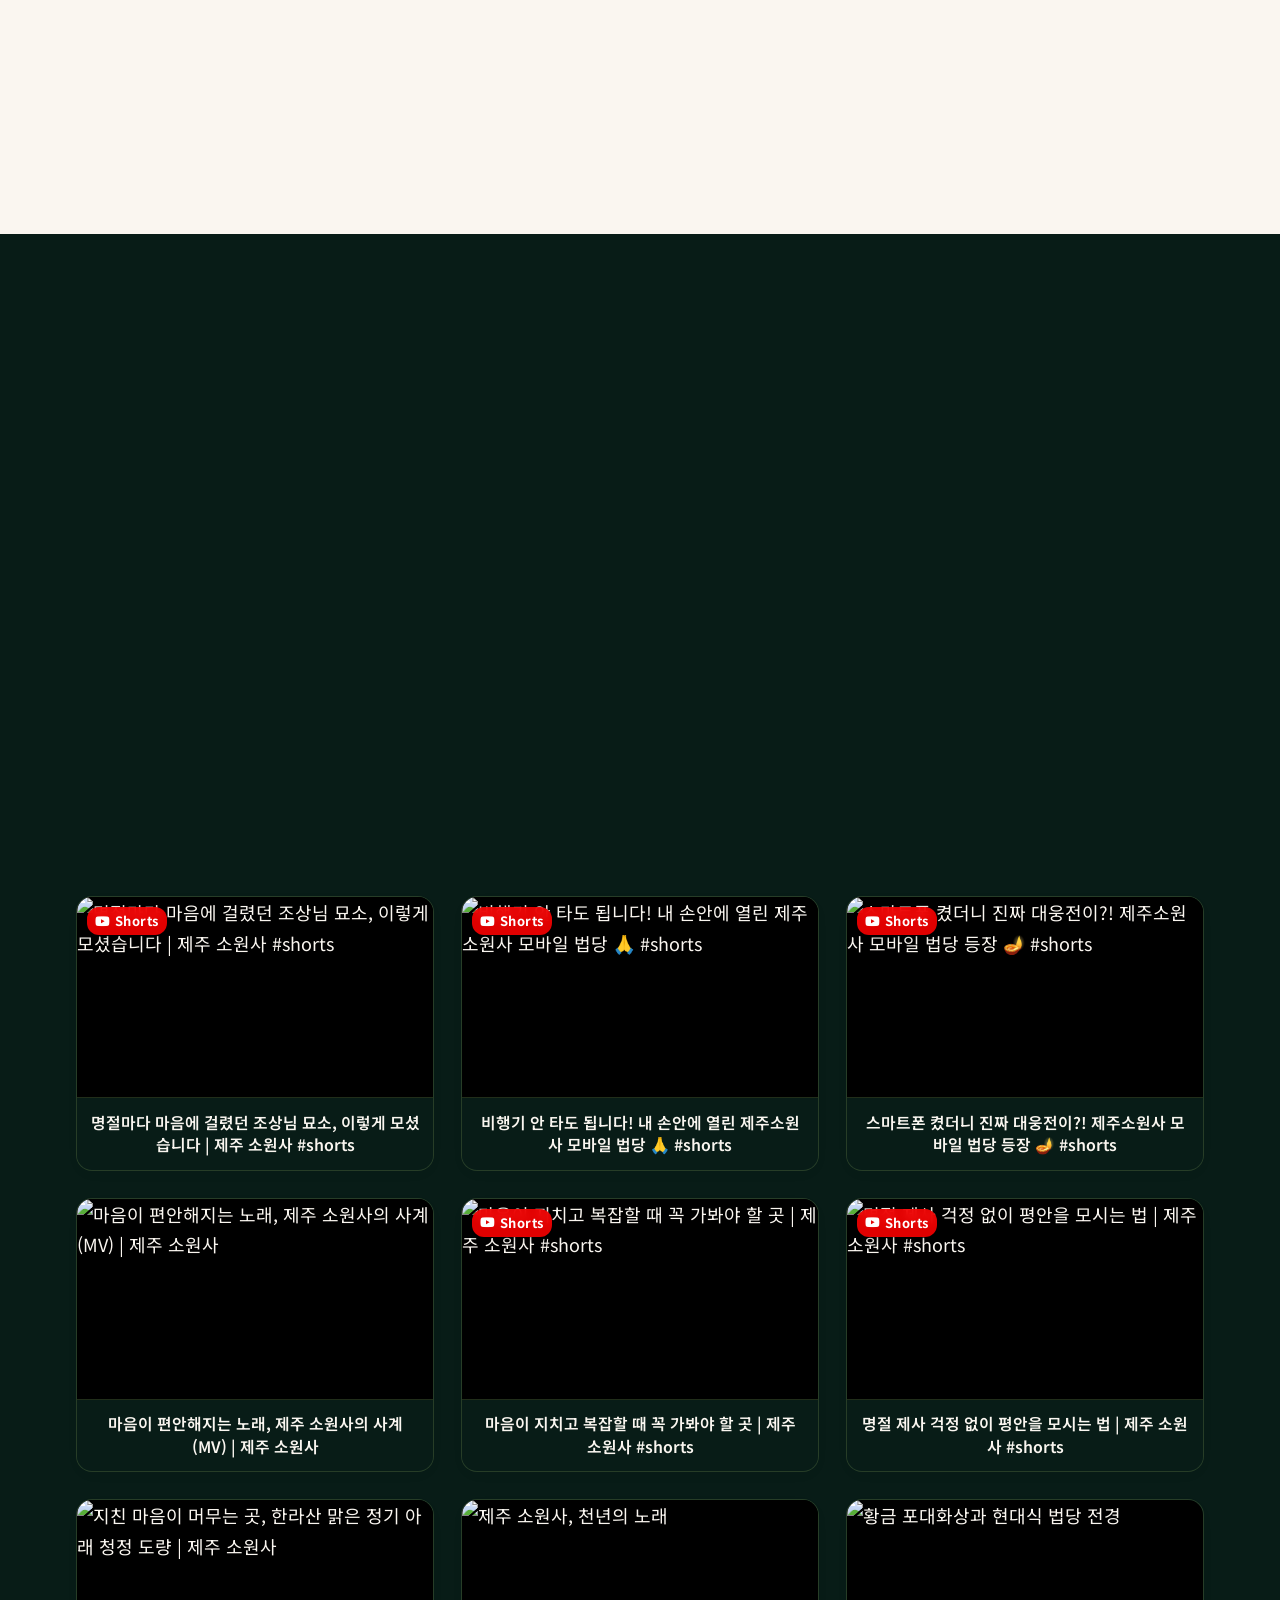
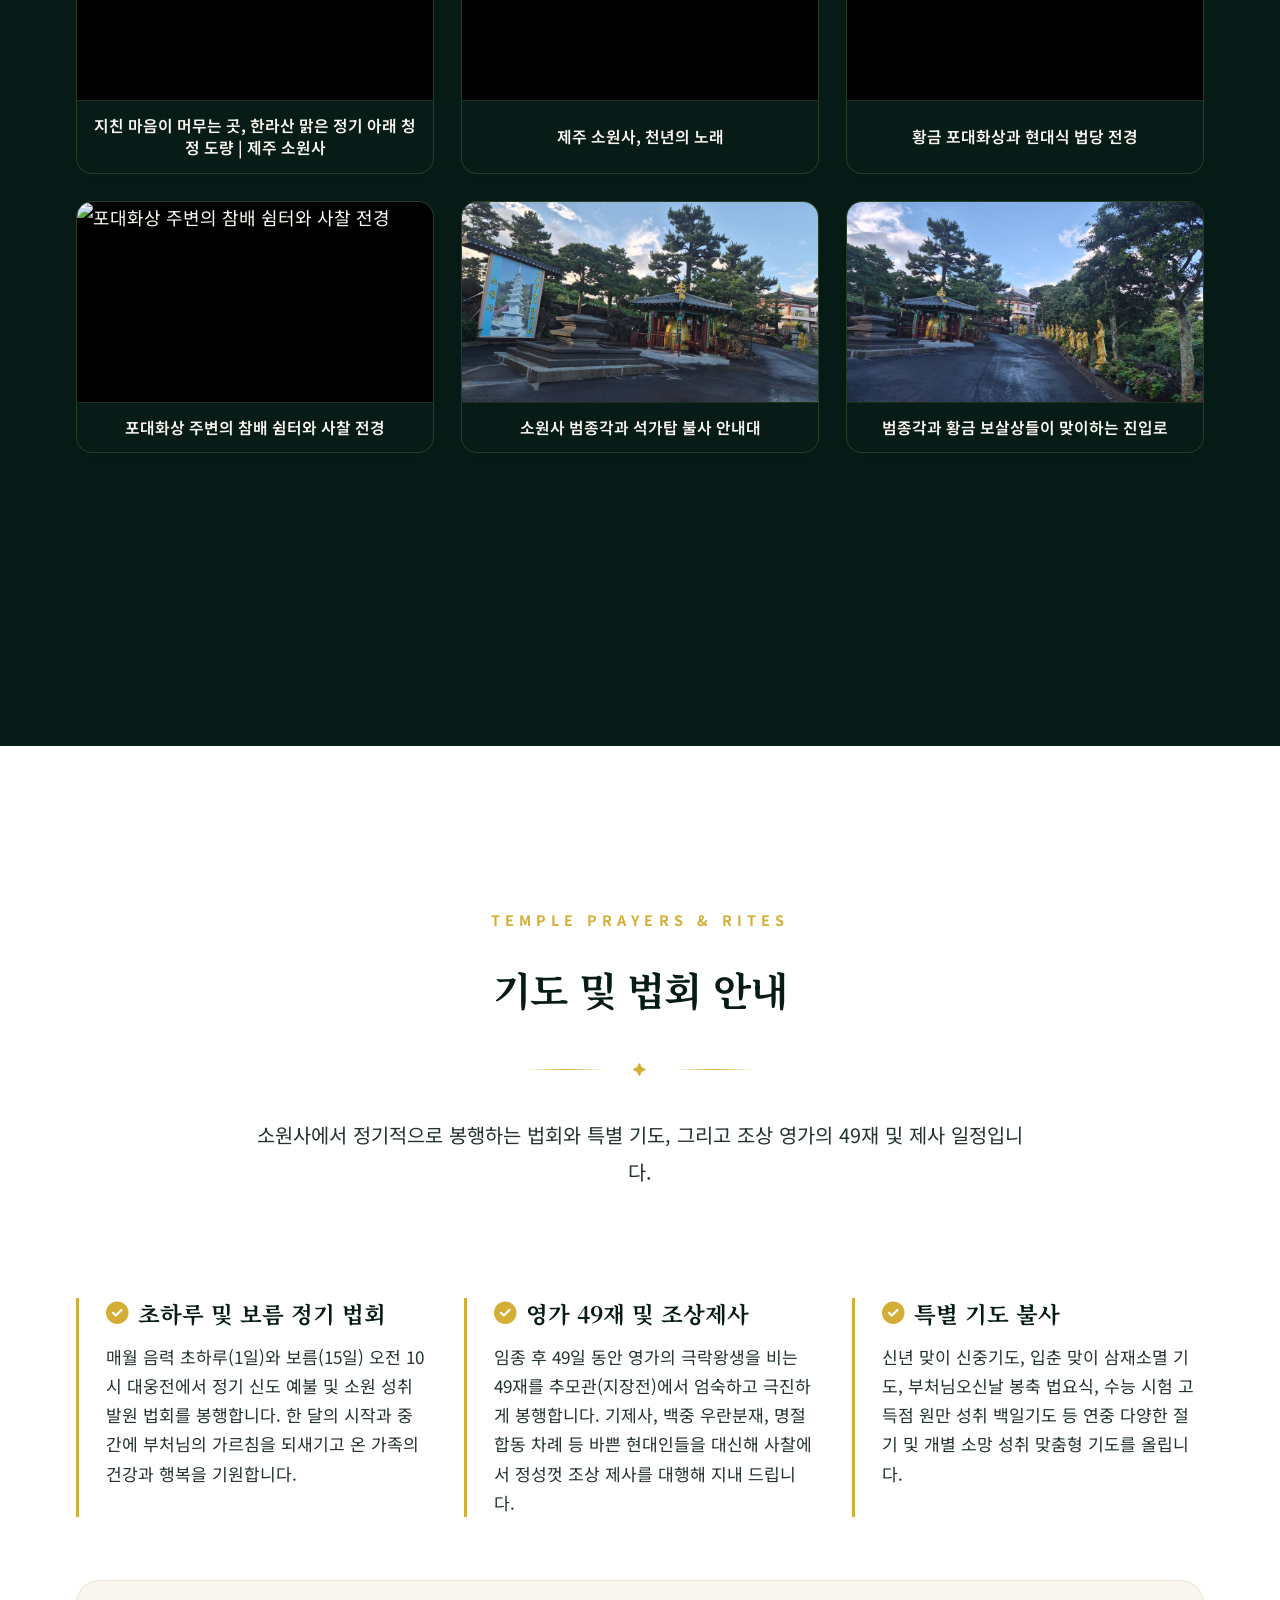
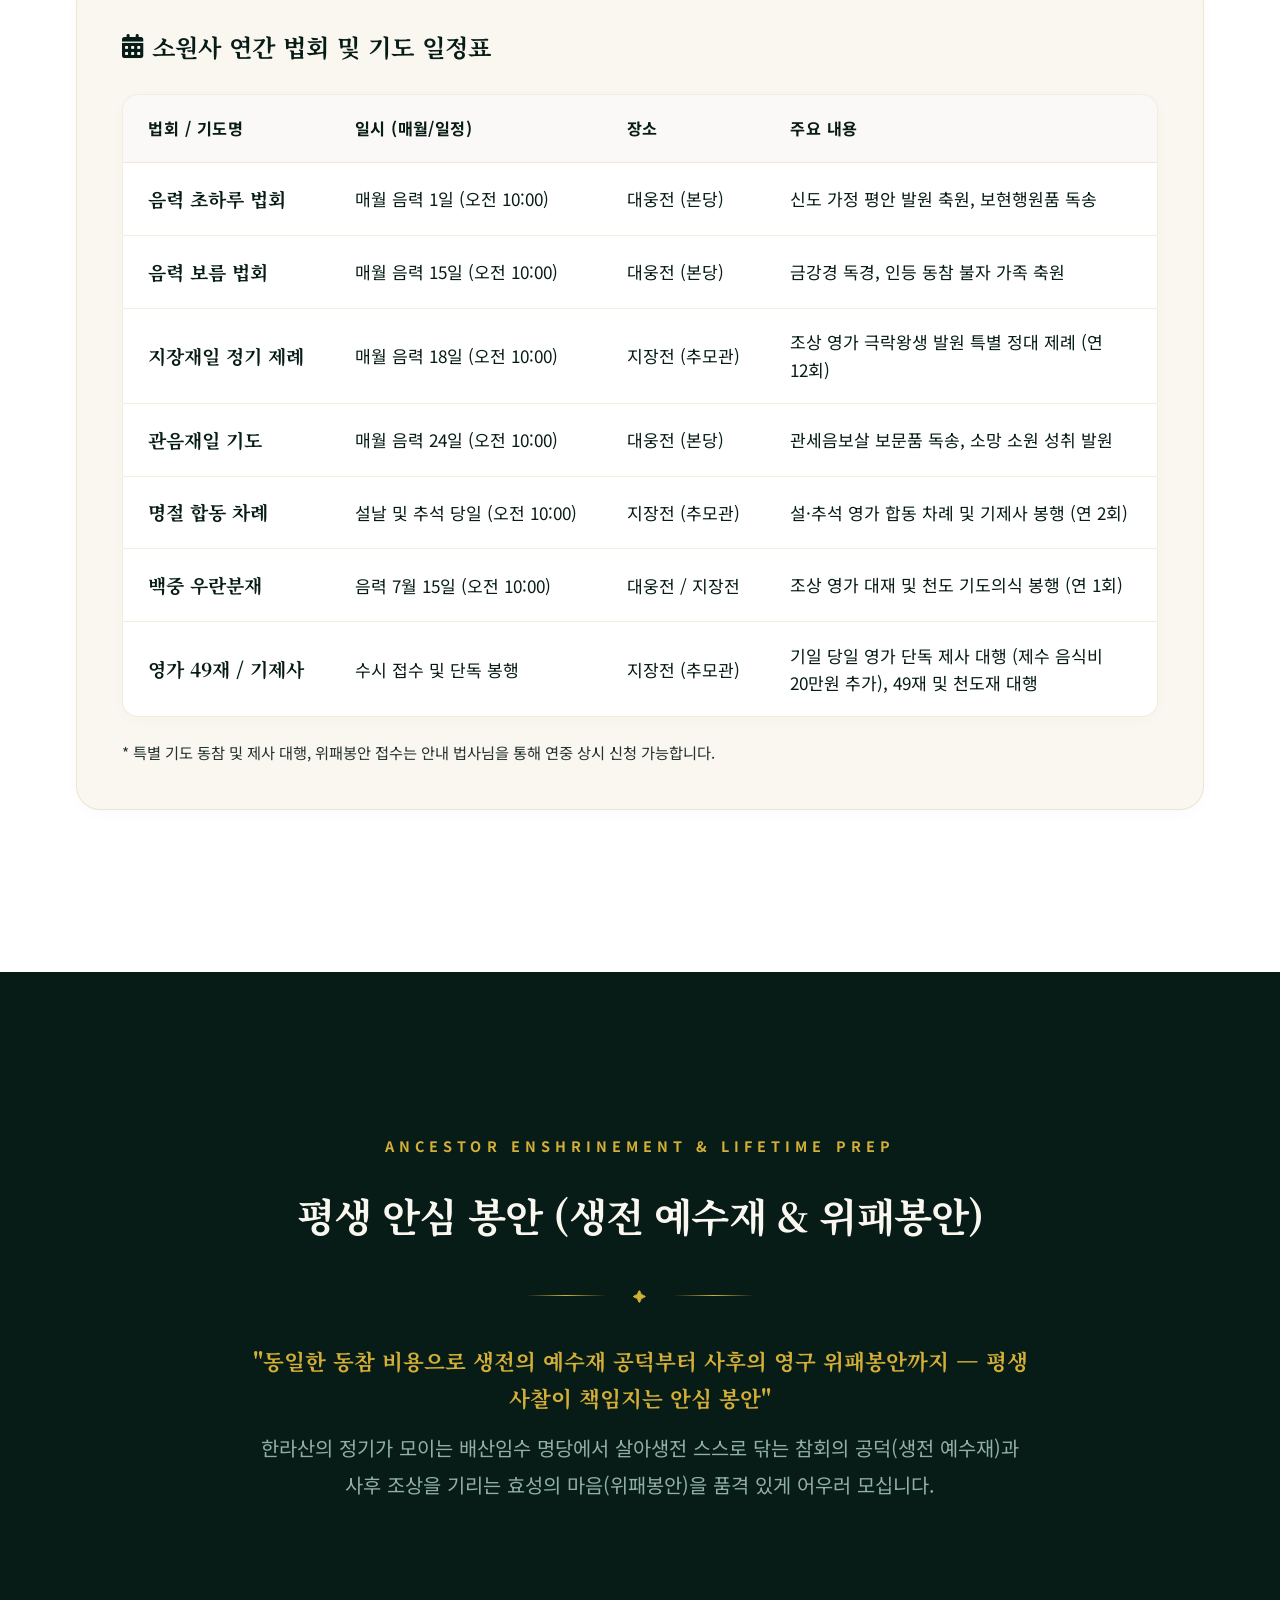
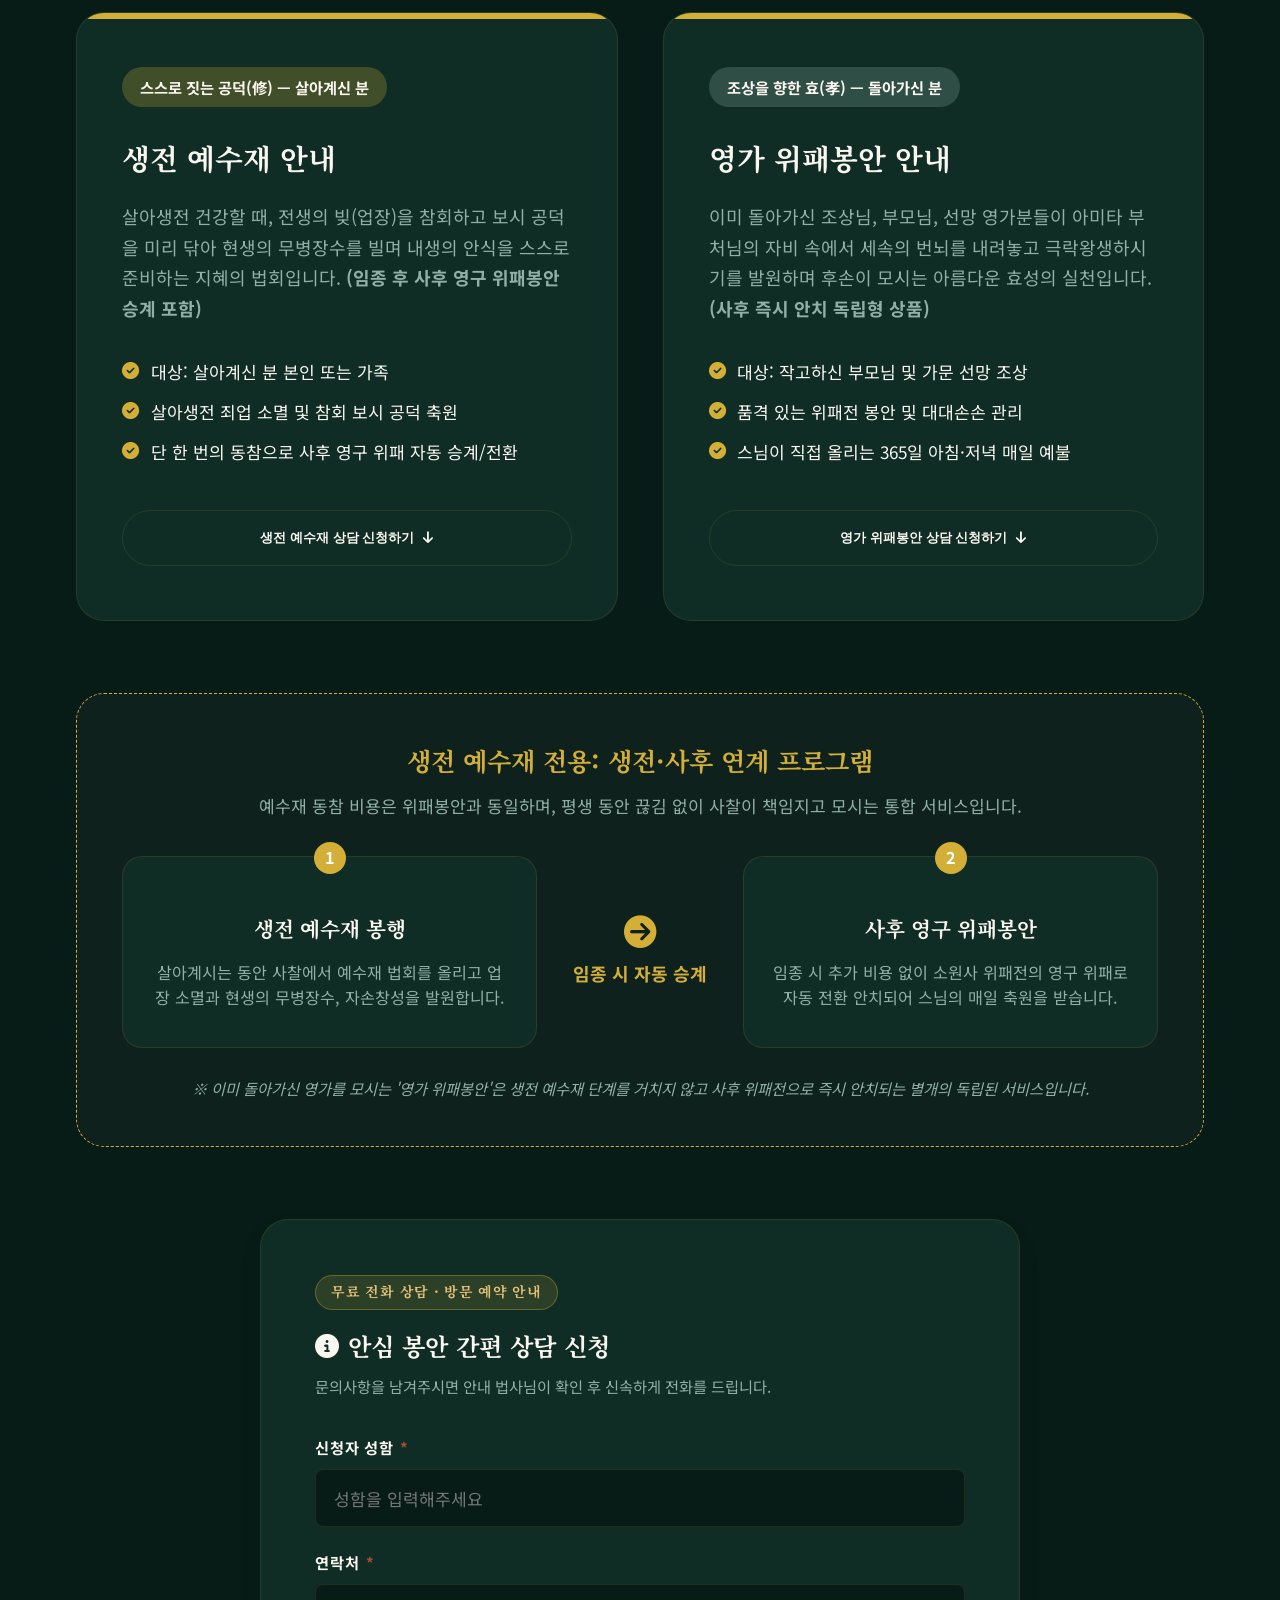
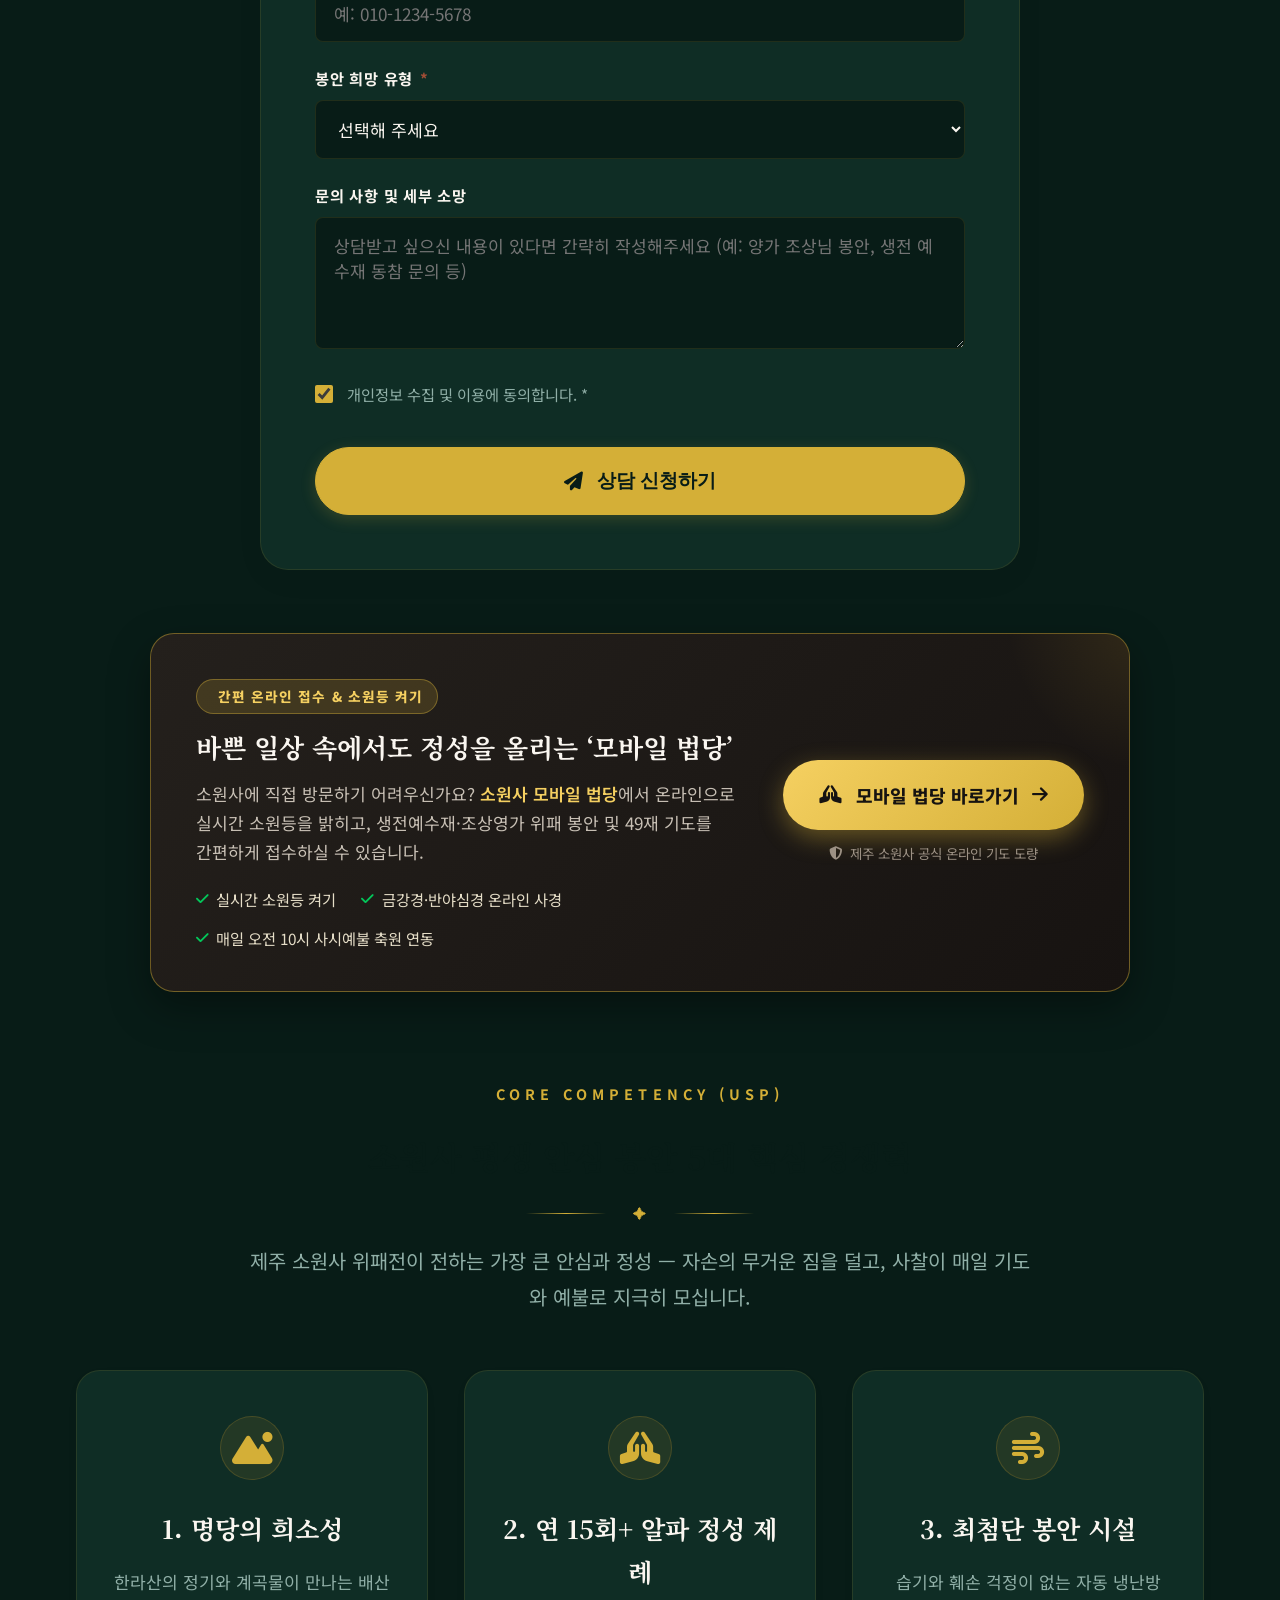
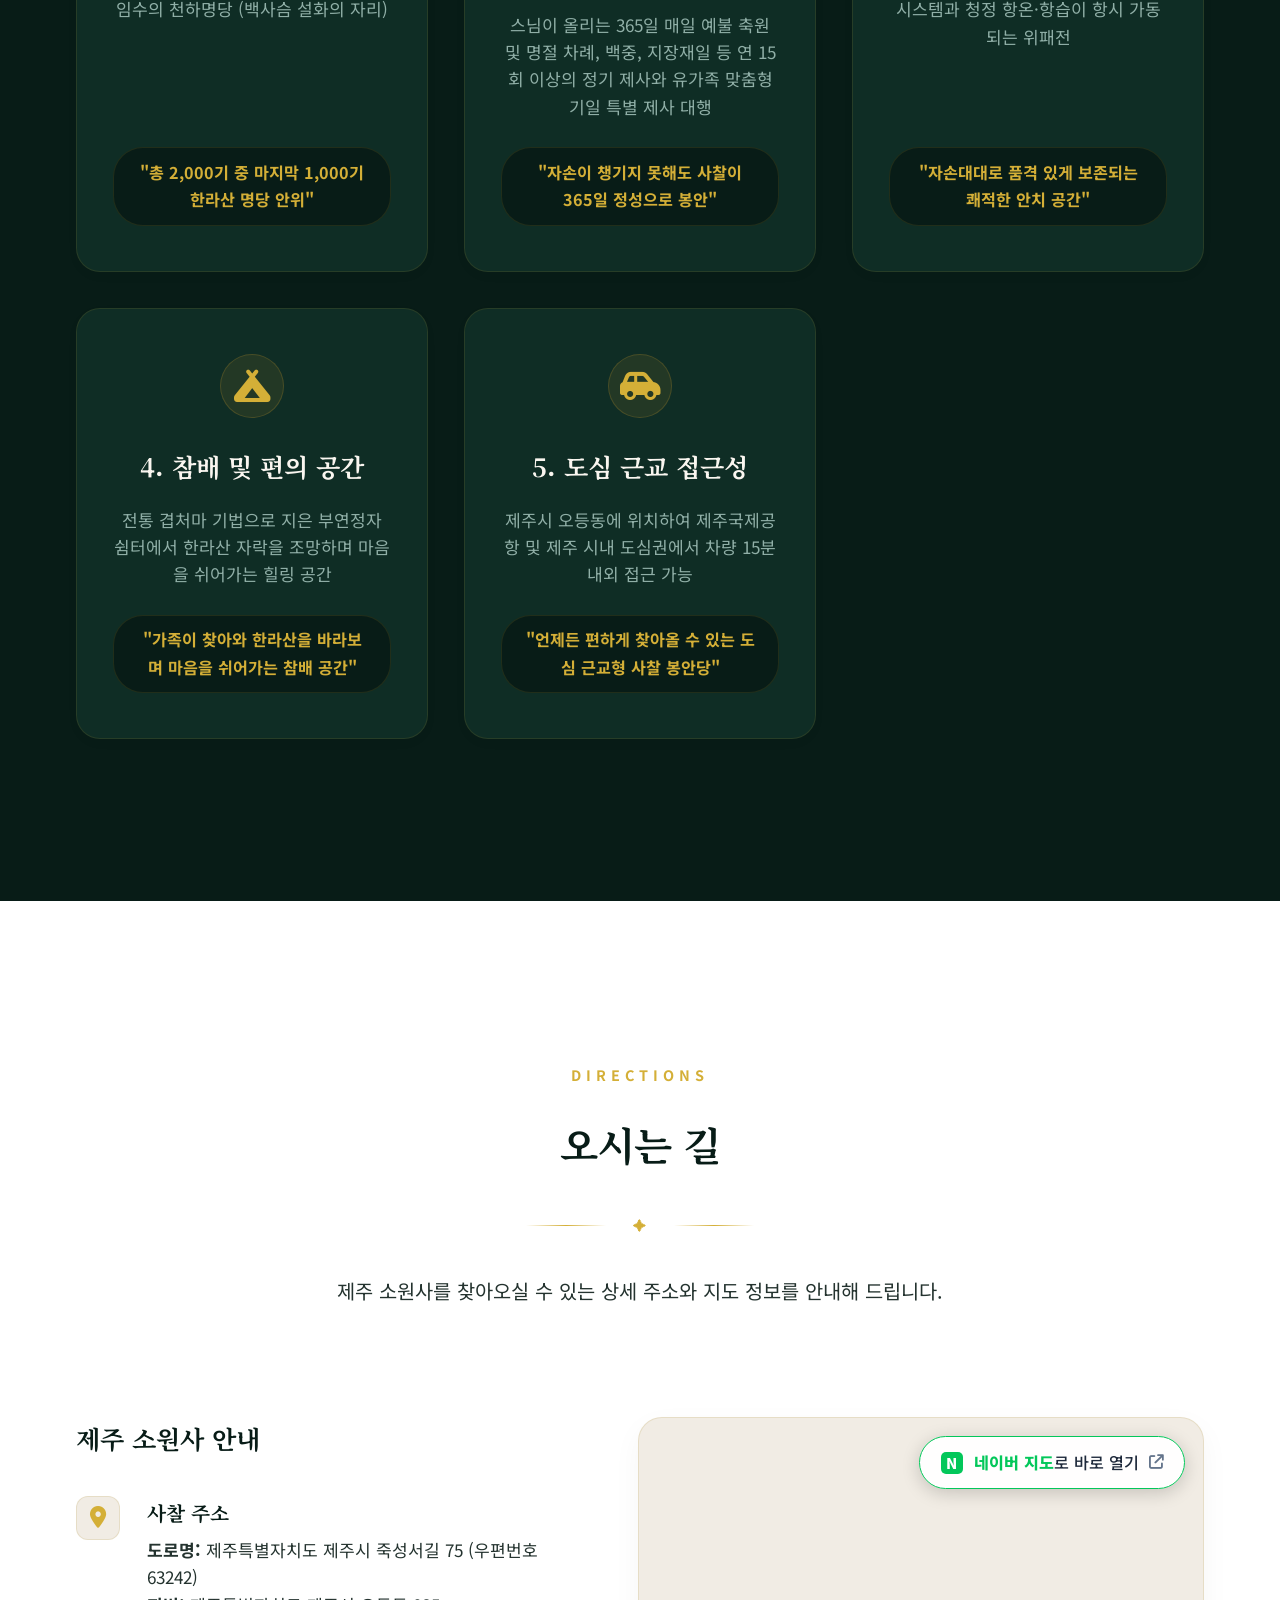
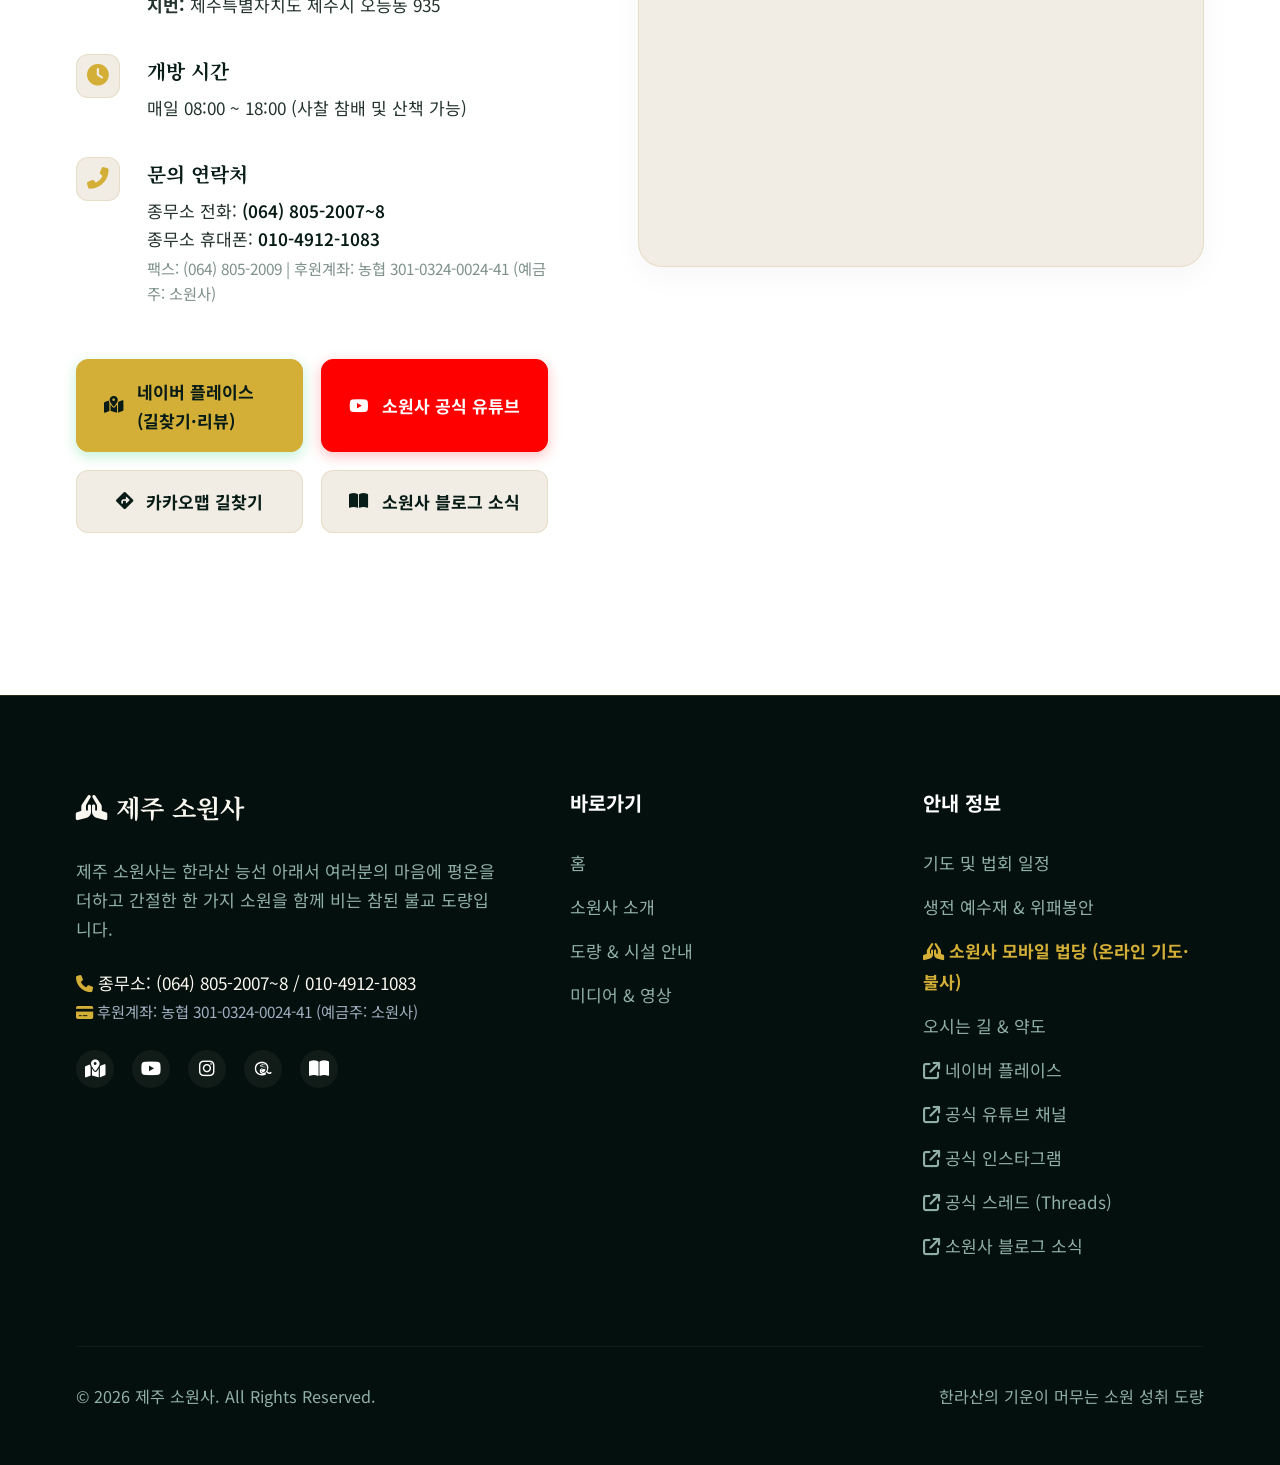
==== commit 462cae42: "seo: add 온라인법당 인터넷법당 keywords" ====
--- a/index.html
+++ b/index.html
@@ -16,7 +16,7 @@
 
   <meta name="description" content="제주특별자치도 제주시 오등동에 위치한 소원성취 기도도량 제주 소원사 공식 홈페이지입니다. 1년 인등, 영구위패봉안, 천도재, 생전예수재, 제사·기일제사, 반려동물(반려견·반려묘) 천도재 및 위패 봉안, 스마트폰 모바일법당 소원등 접수.">
 
-  <meta name="keywords" content="제주 소원사, 소원사, 제주 사찰, 제주 절, 오등동 소원사, 소원기도, 한라산 사찰, 제주도 절, 온라인사찰, 인터넷 사찰, 스마트폰 법당, 내손안의법당, 손안의법당, 내 손안의 법당, 손안의 법당, 내손안의 사찰, 내손안의 절, 내손안의 기도, 내손안의도량, 1년 인등, 인등, 연등, 영구위패, 위패봉안, 천도재, 생전예수재, 사시예불, 제사, 기일제사, 제사대행, 기일제사대행, 사찰 제사대행, 사찰 제사, 제사 모셔주는 절, 절에서 제사, 명절차례, 사찰 차례, 조상제사, 반려동물 천도재, 반려견 천도재, 강아지 천도재, 강아지 49재, 반려동물 49재, 고양이 천도재, 반려동물 위패, 반려견 위패, 강아지 위패, 반려동물 위패봉안, 무지개다리 천도재, 펫로스, 반려동물 극락왕생, 대한불교 조계종 소원사, 조계종 제주소원사, 모바일법당">
+  <meta name="keywords" content="제주 소원사, 소원사, 제주 사찰, 제주 절, 오등동 소원사, 소원기도, 한라산 사찰, 제주도 절, 모바일법당, 온라인법당, 인터넷법당, 인터넷 법당, 온라인사찰, 인터넷 사찰, 스마트폰 법당, 내손안의법당, 손안의법당, 내 손안의 법당, 손안의 법당, 내손안의 사찰, 내손안의 절, 내손안의 기도, 내손안의도량, 1년 인등, 인등, 연등, 영구위패, 위패봉안, 천도재, 생전예수재, 사시예불, 제사, 기일제사, 제사대행, 기일제사대행, 사찰 제사대행, 사찰 제사, 제사 모셔주는 절, 절에서 제사, 명절차례, 사찰 차례, 조상제사, 반려동물 천도재, 반려견 천도재, 강아지 천도재, 강아지 49재, 반려동물 49재, 고양이 천도재, 반려동물 위패, 반려견 위패, 강아지 위패, 반려동물 위패봉안, 무지개다리 천도재, 펫로스, 반려동물 극락왕생, 대한불교 조계종 소원사, 조계종 제주소원사">
 
   <meta name="author" content="제주 소원사">
   <meta name="naver-site-verification" content="41fd601f89ed09d04621c3d853fb81dd13e2fb07" />
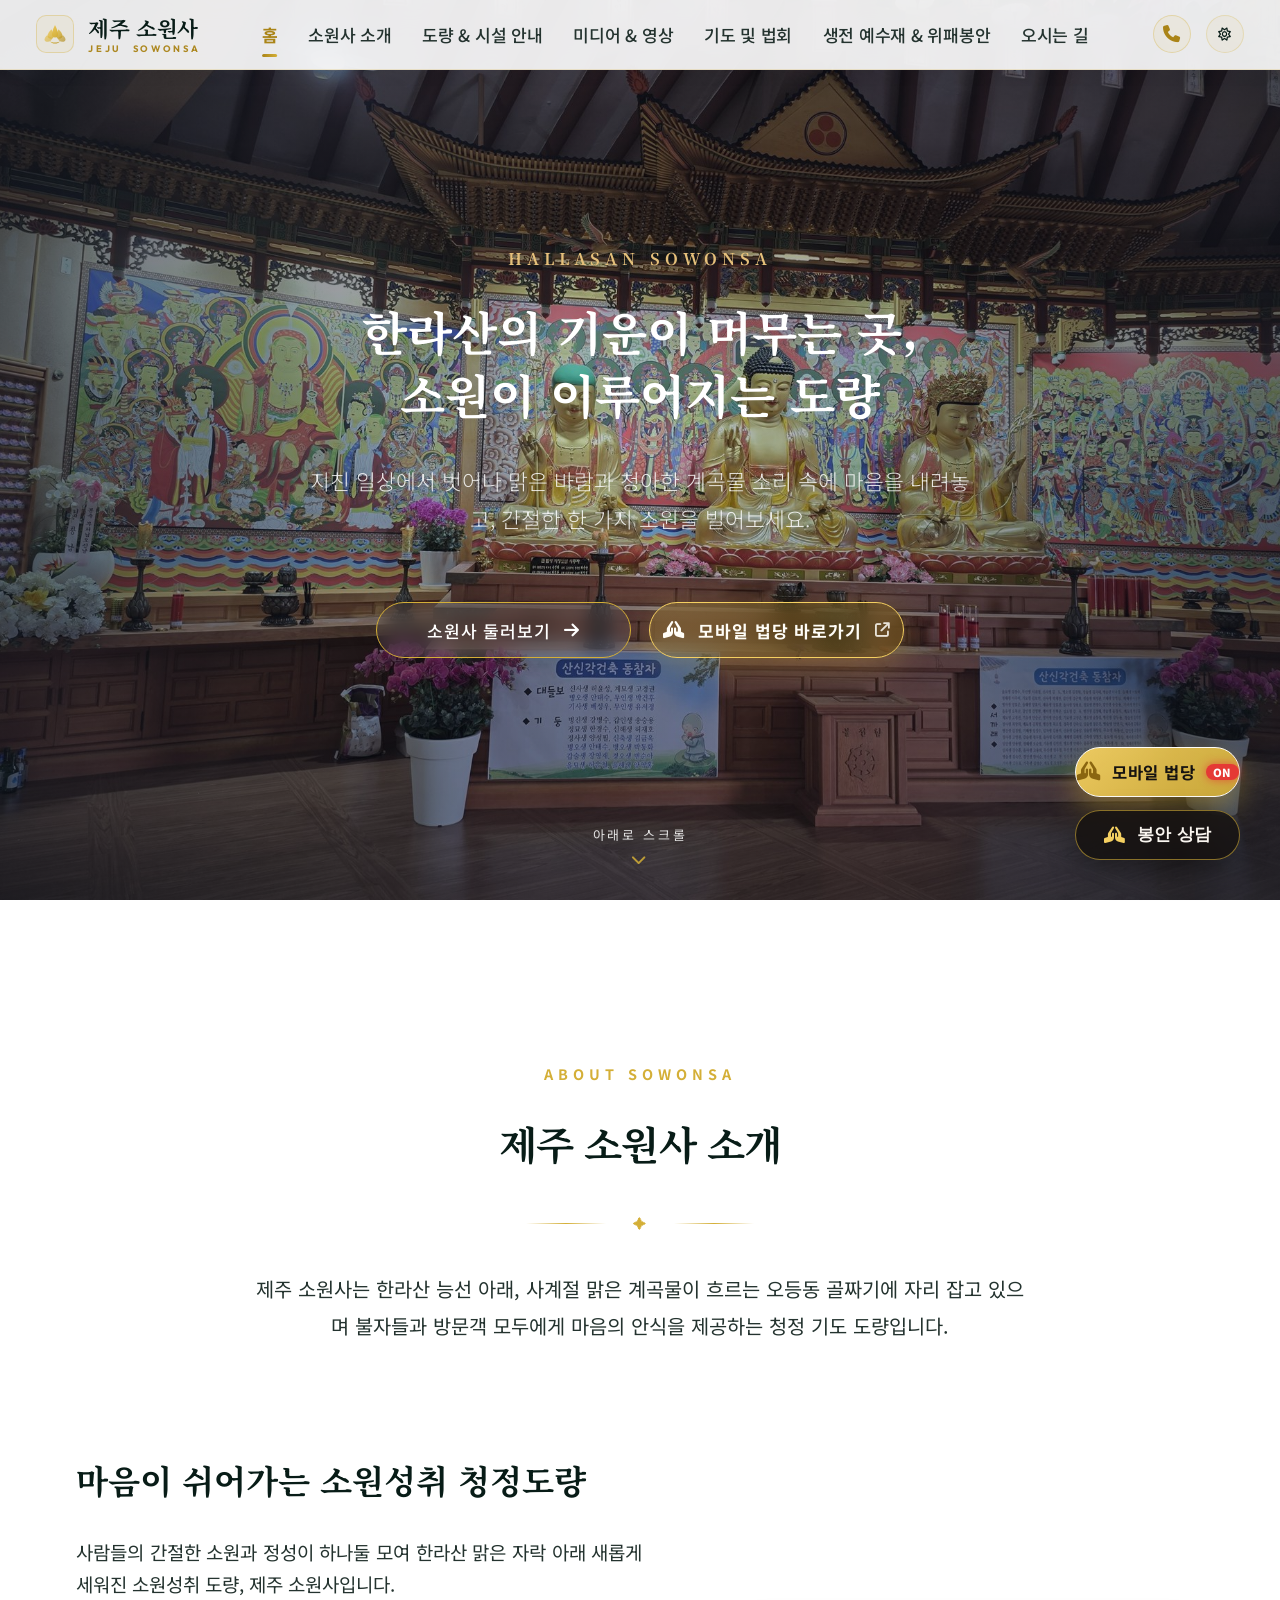
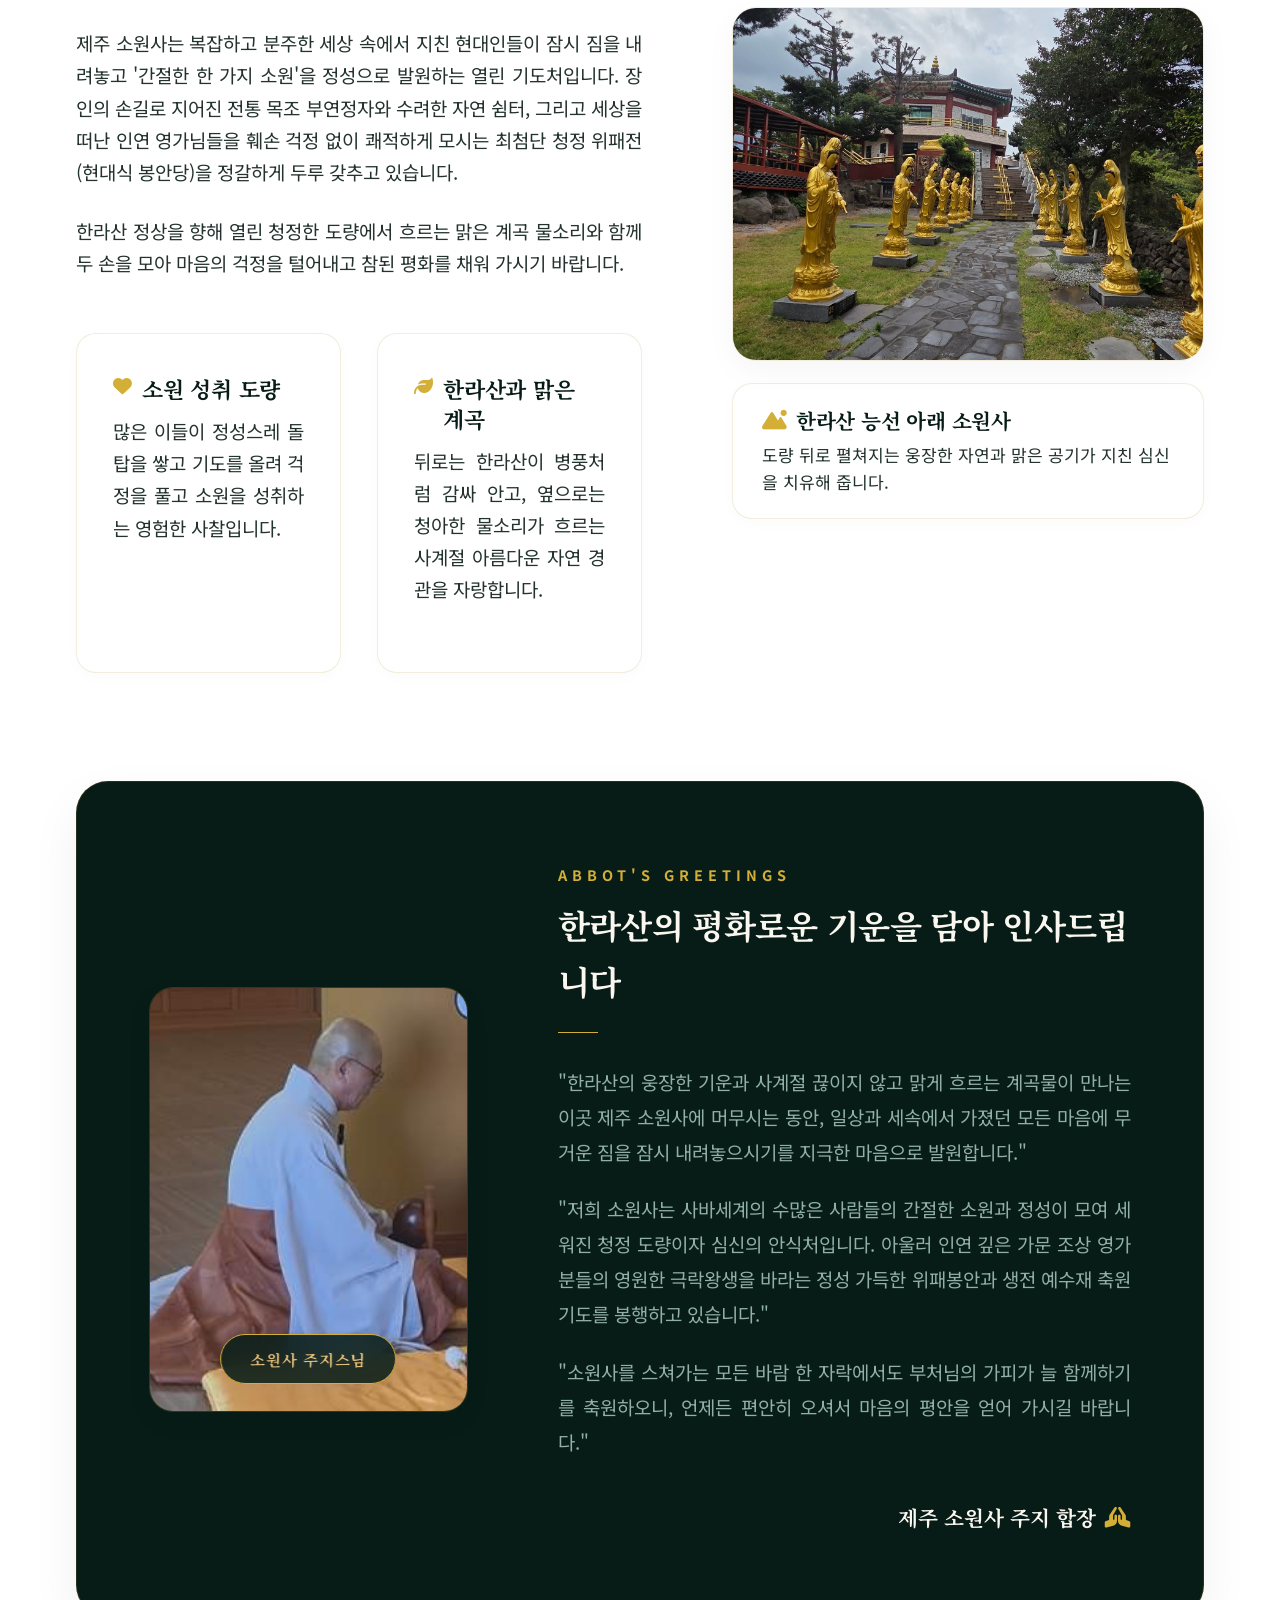
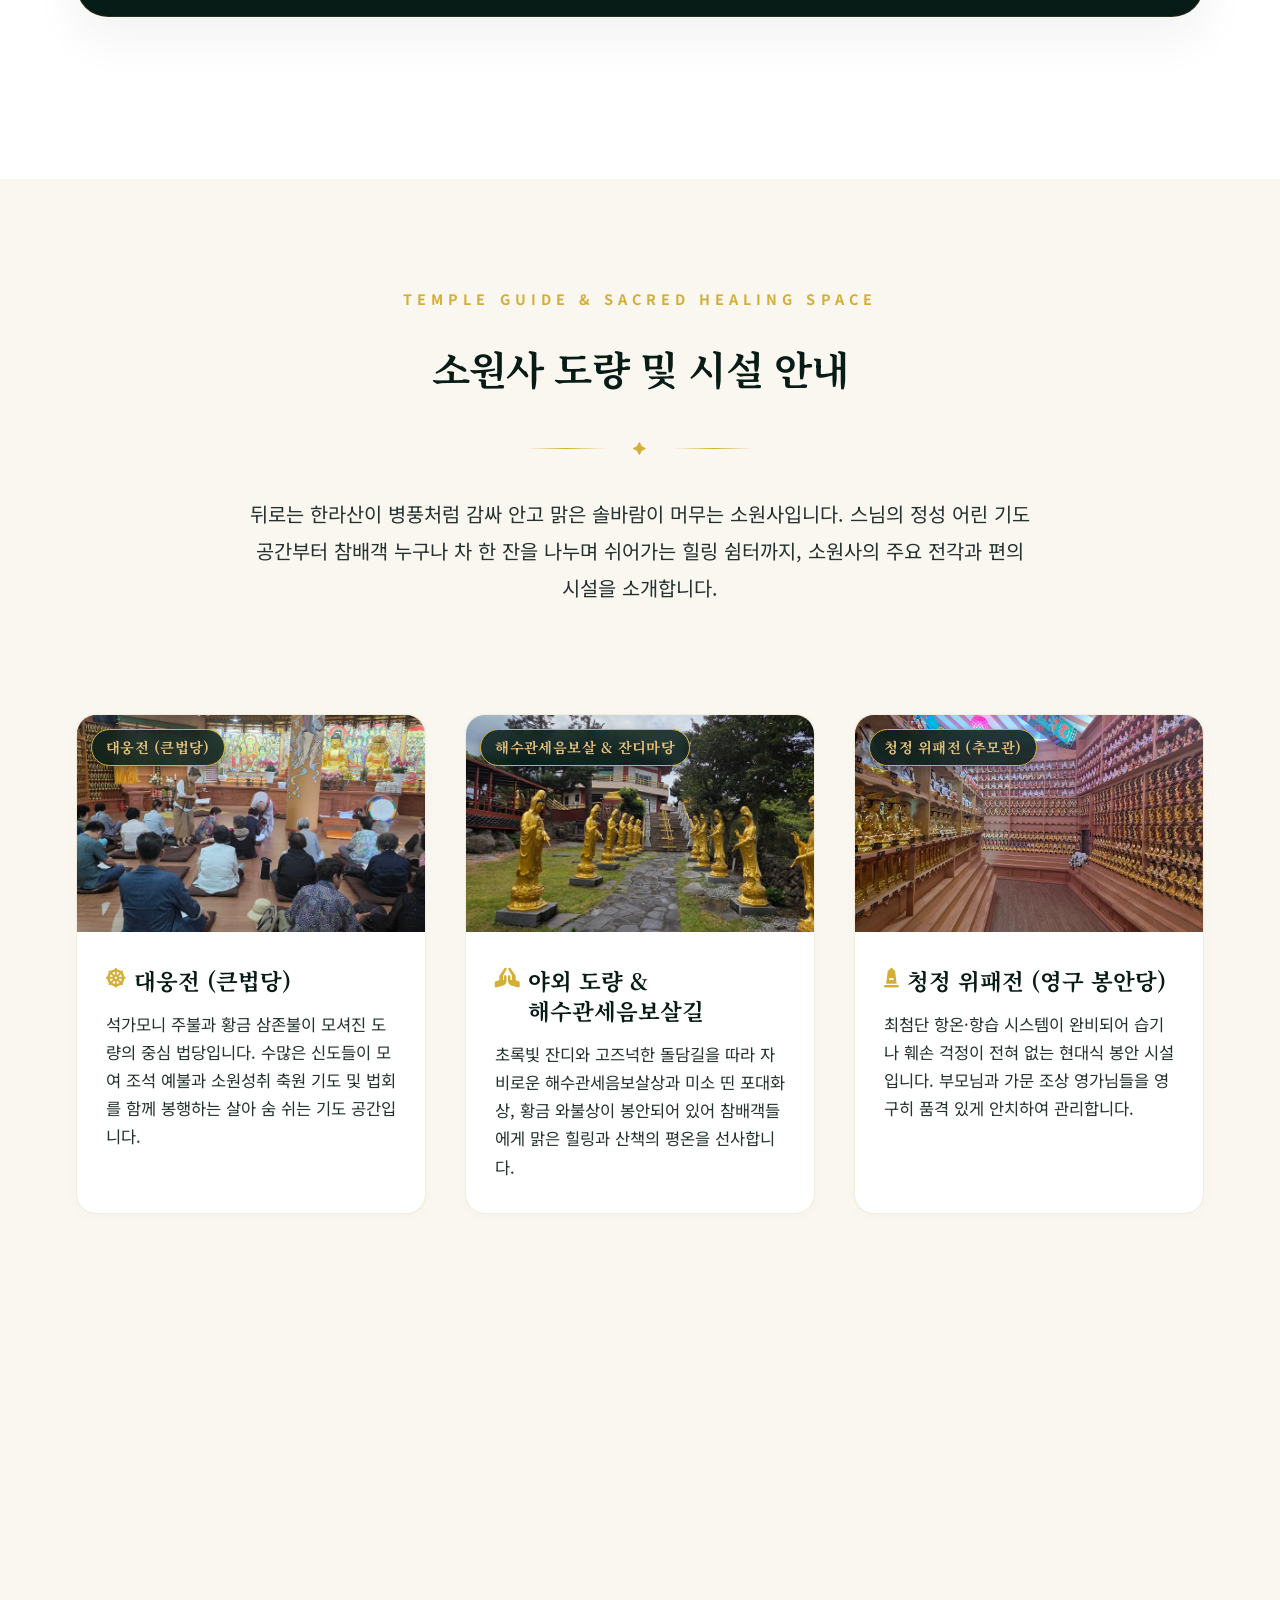
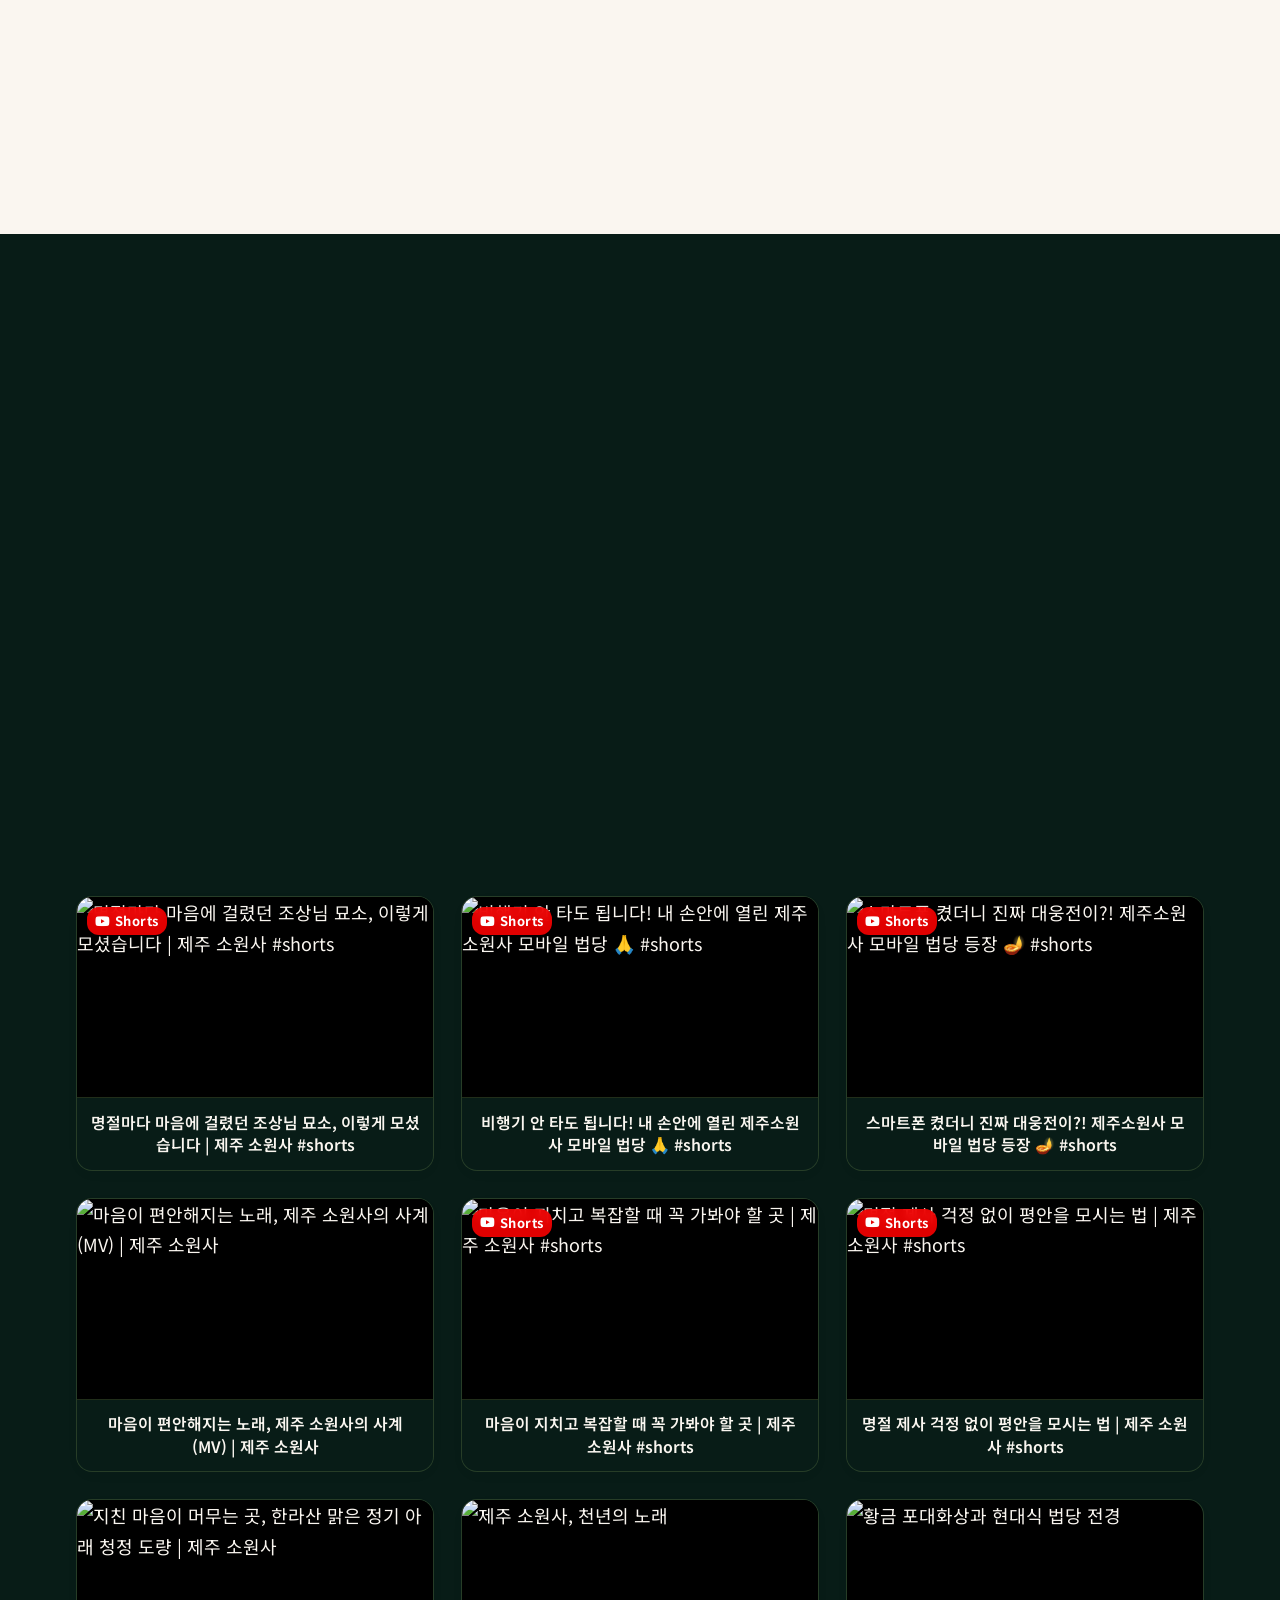
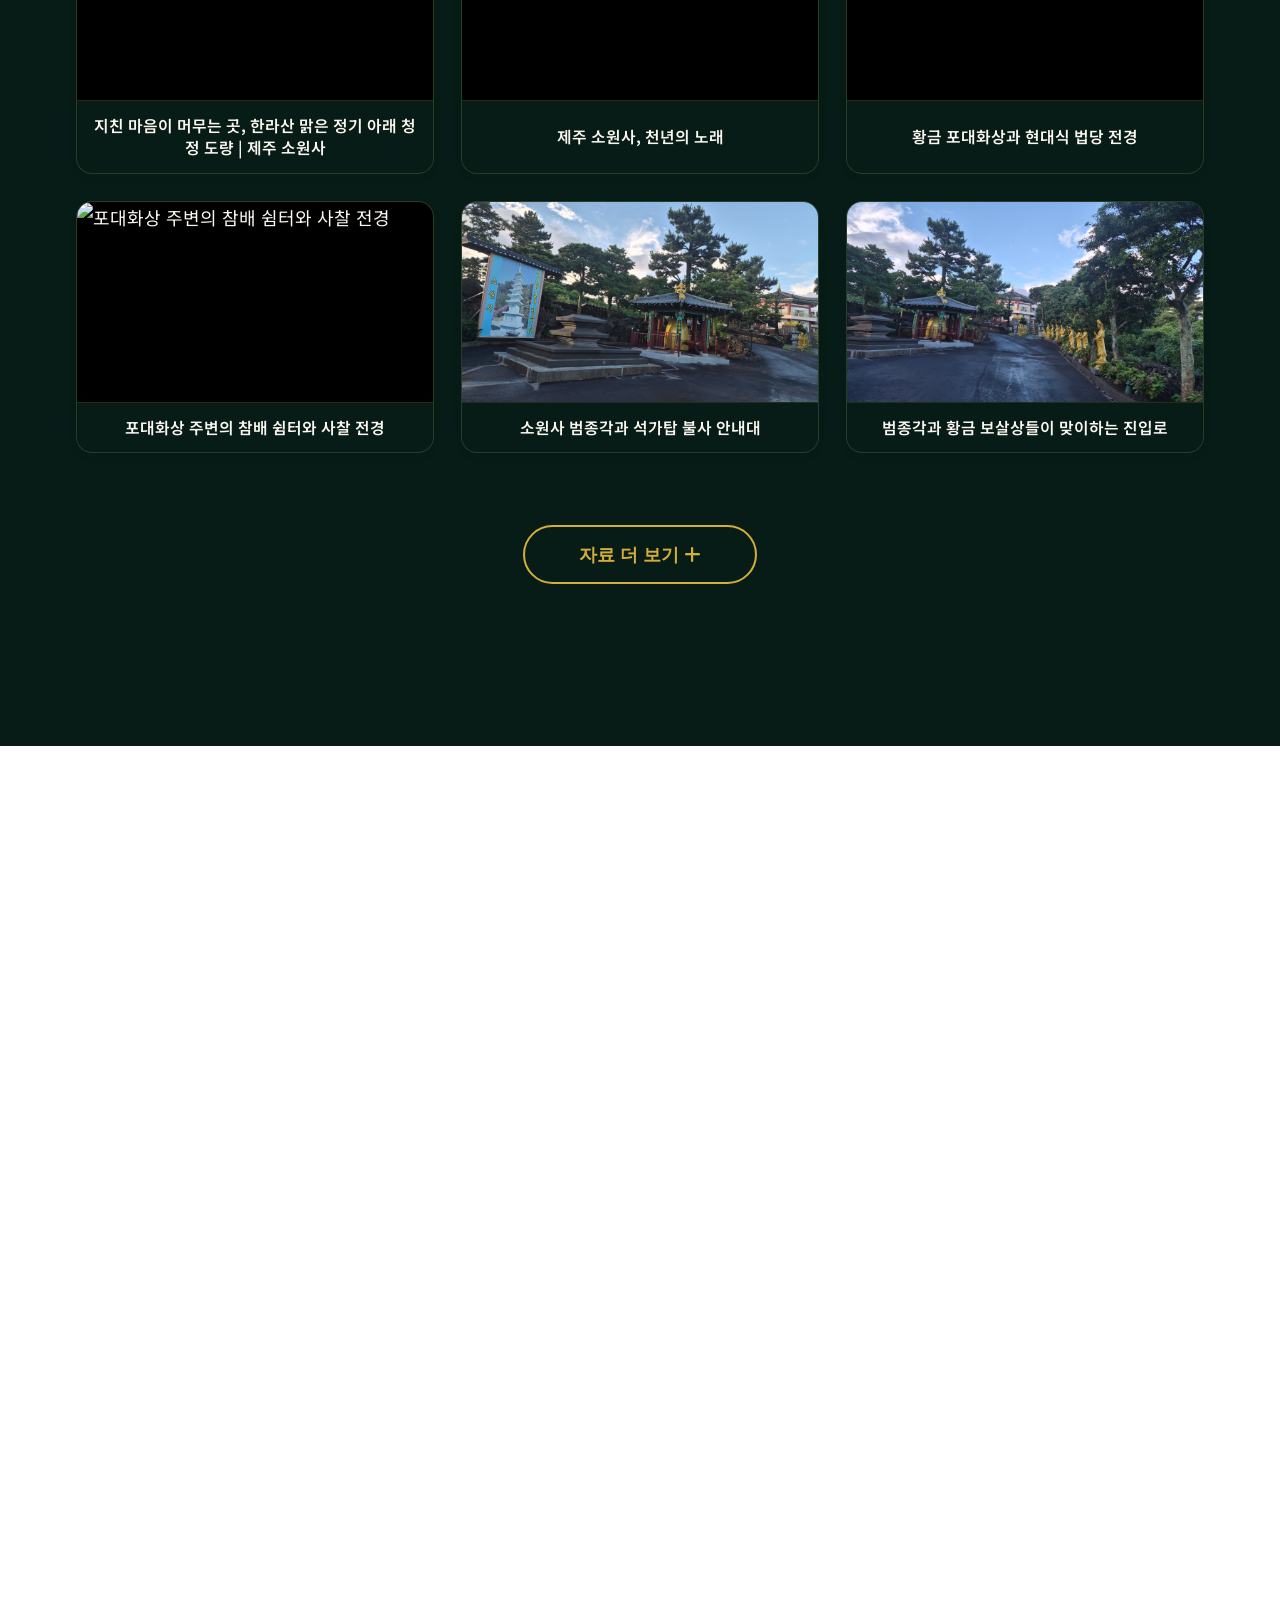
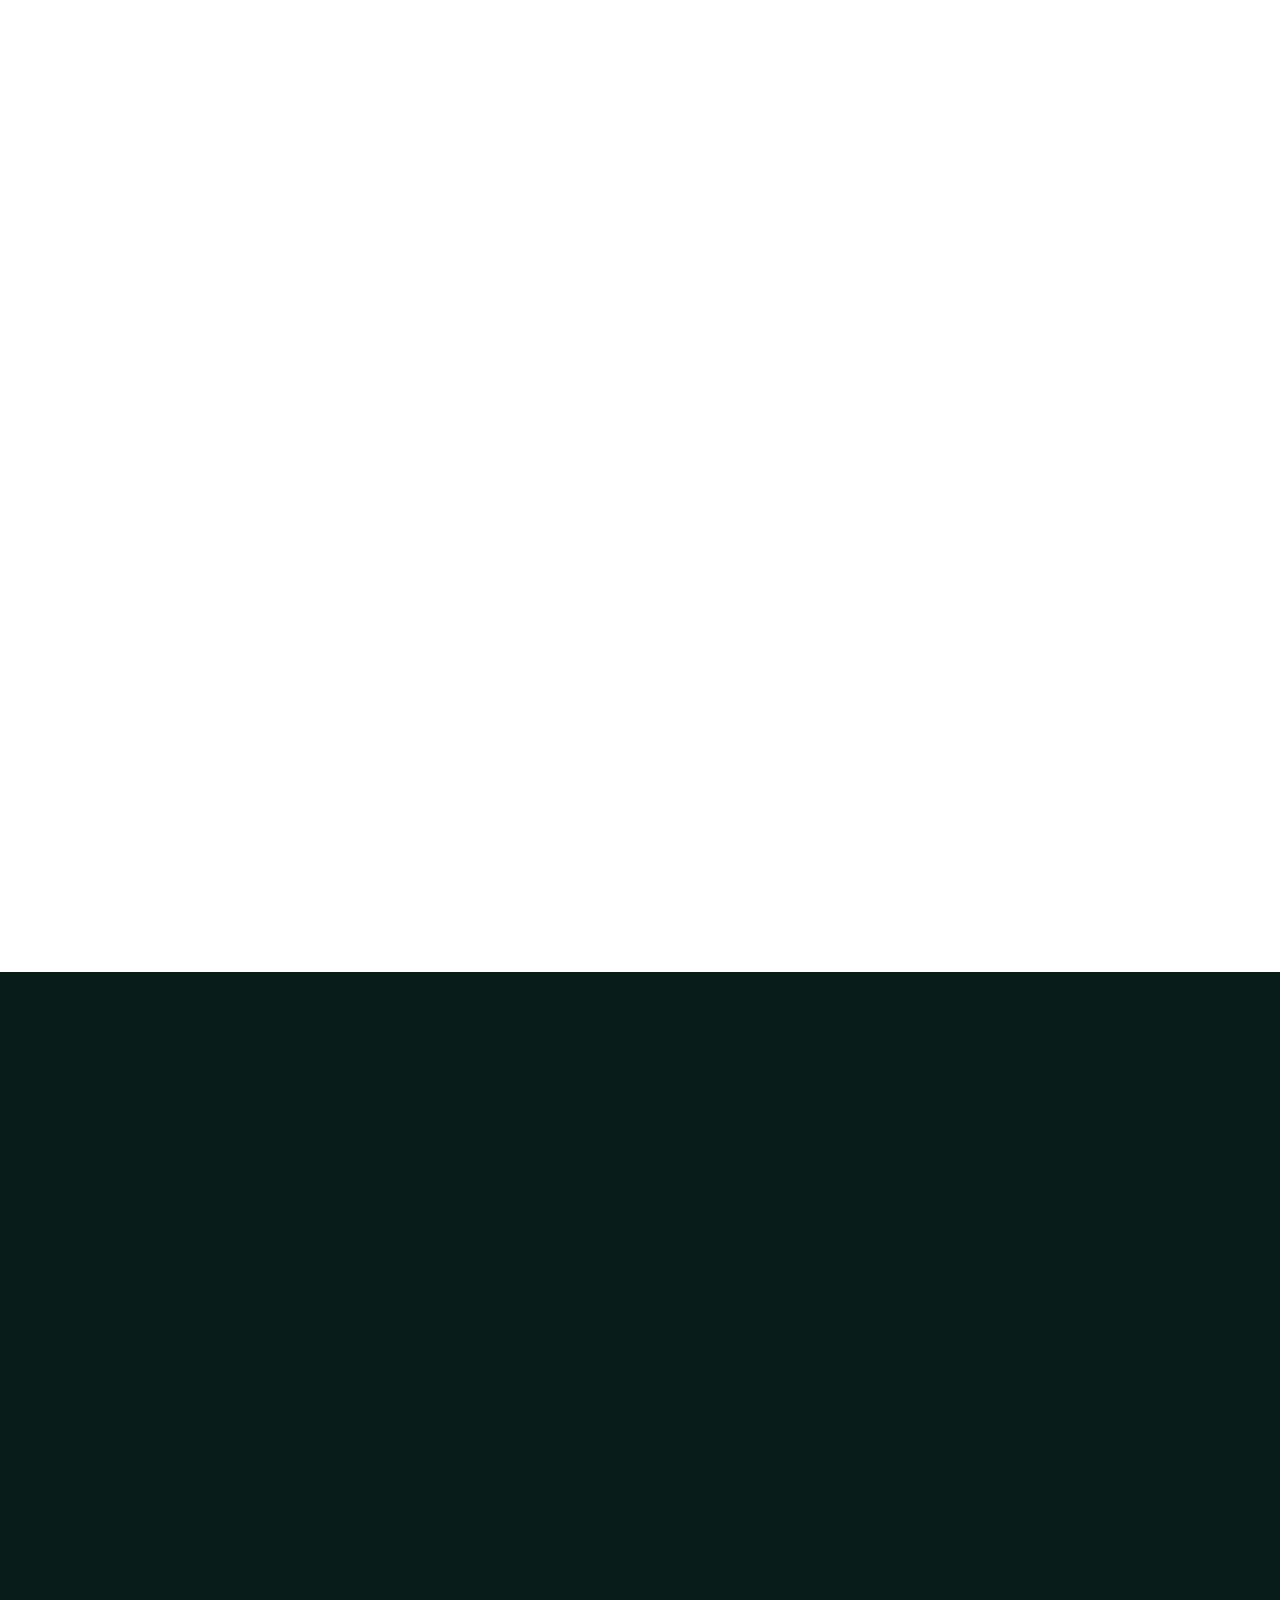
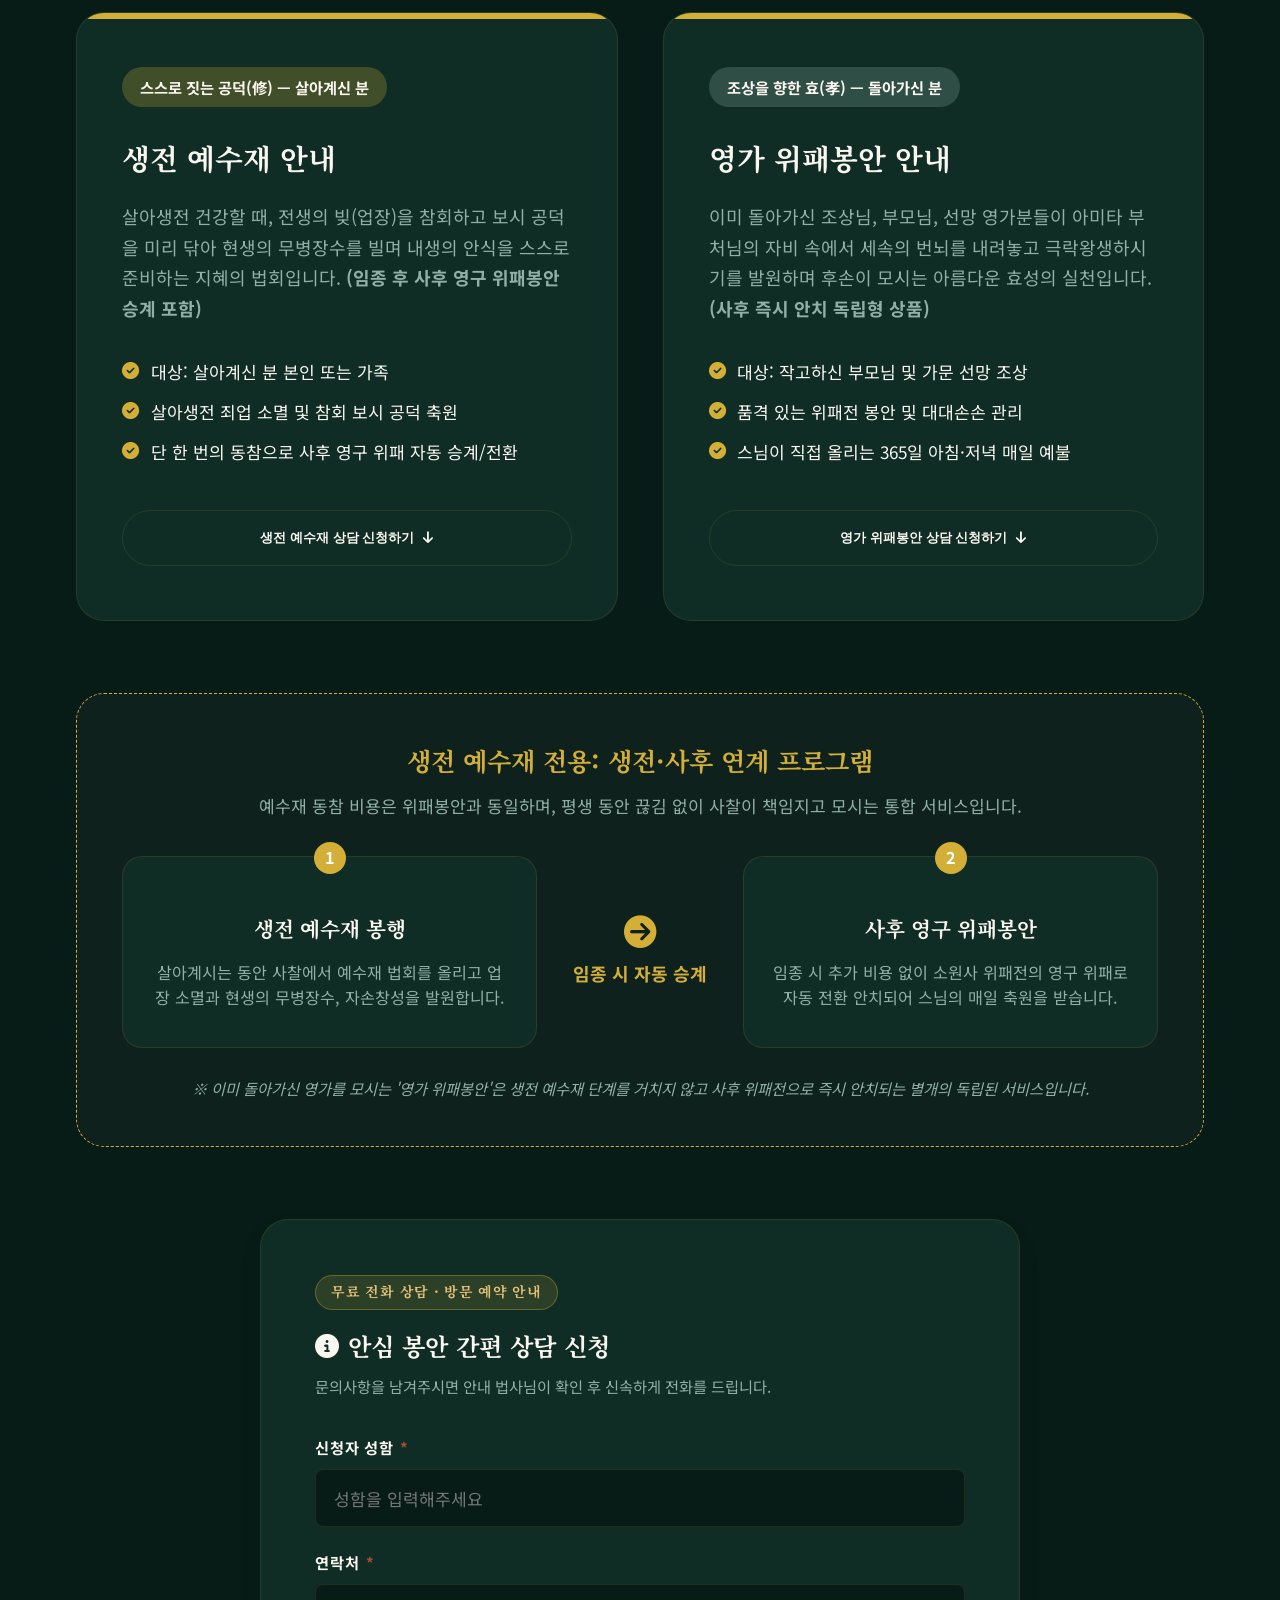
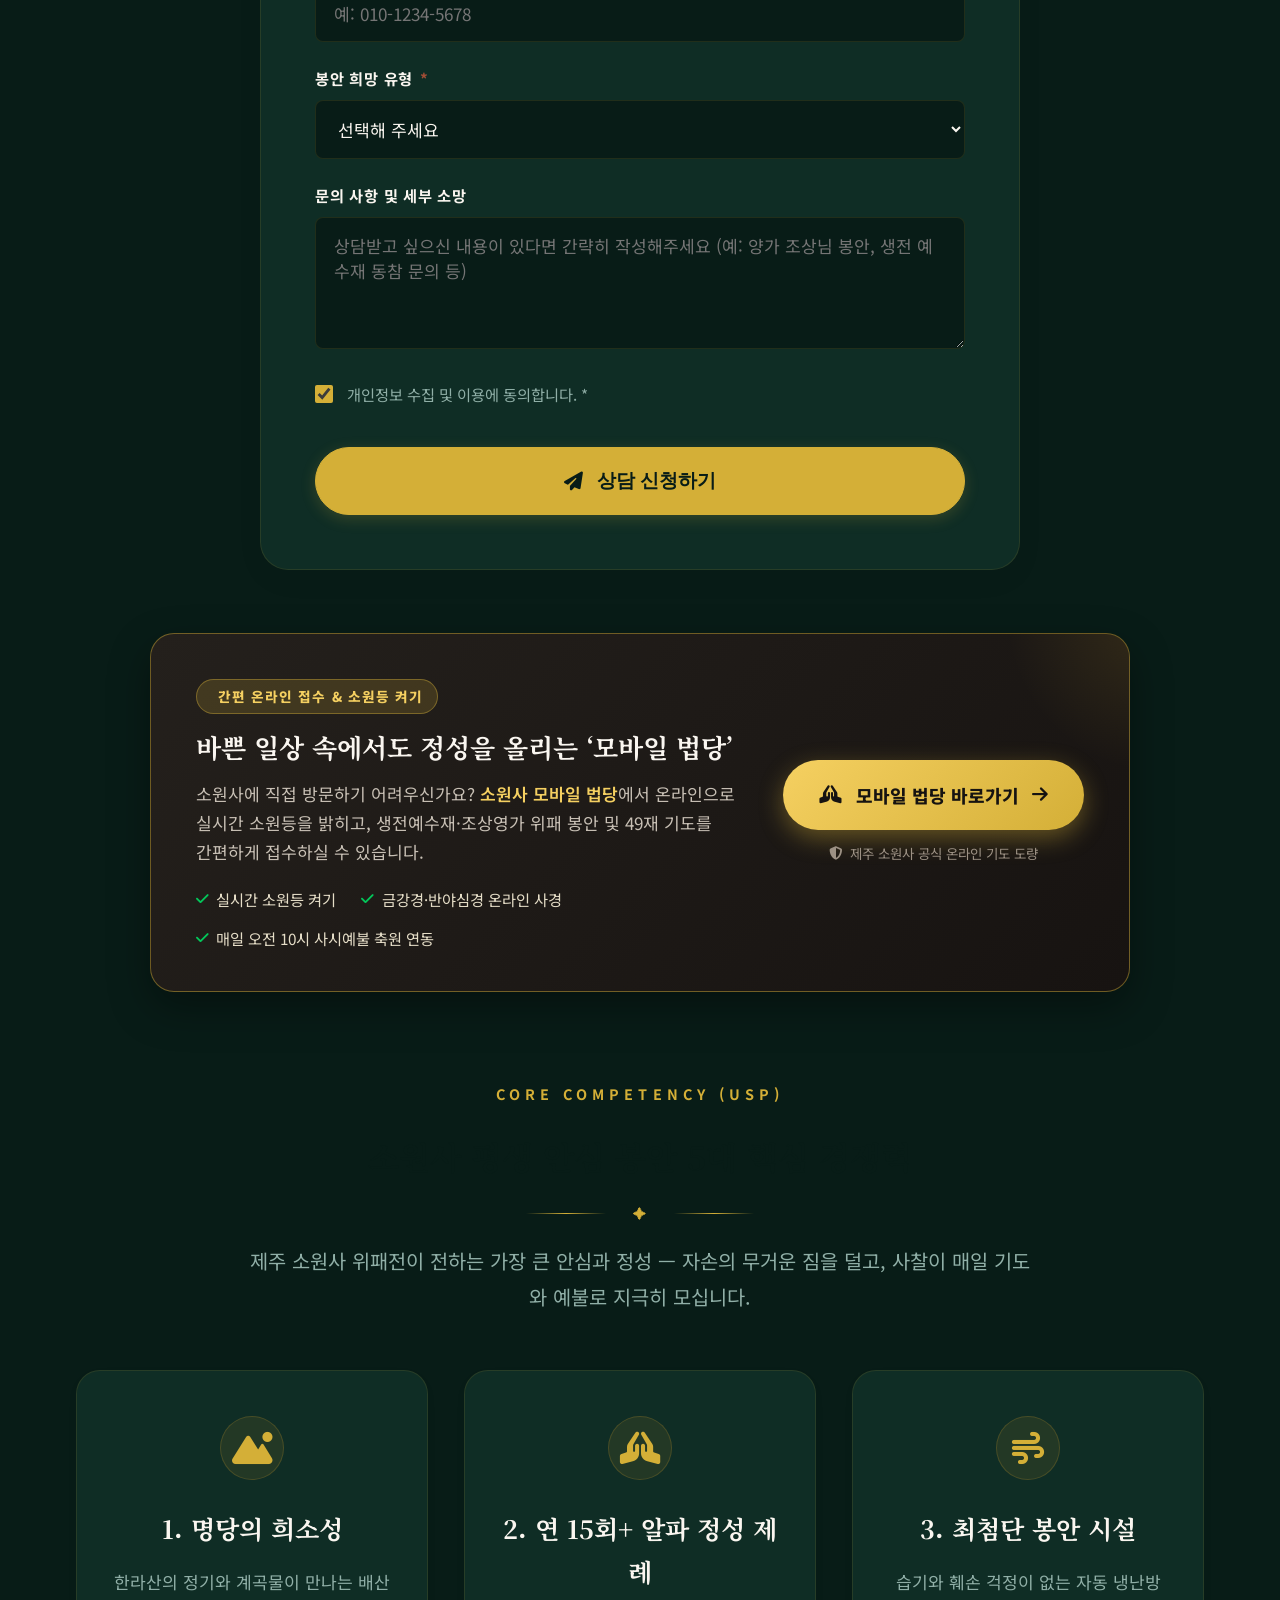
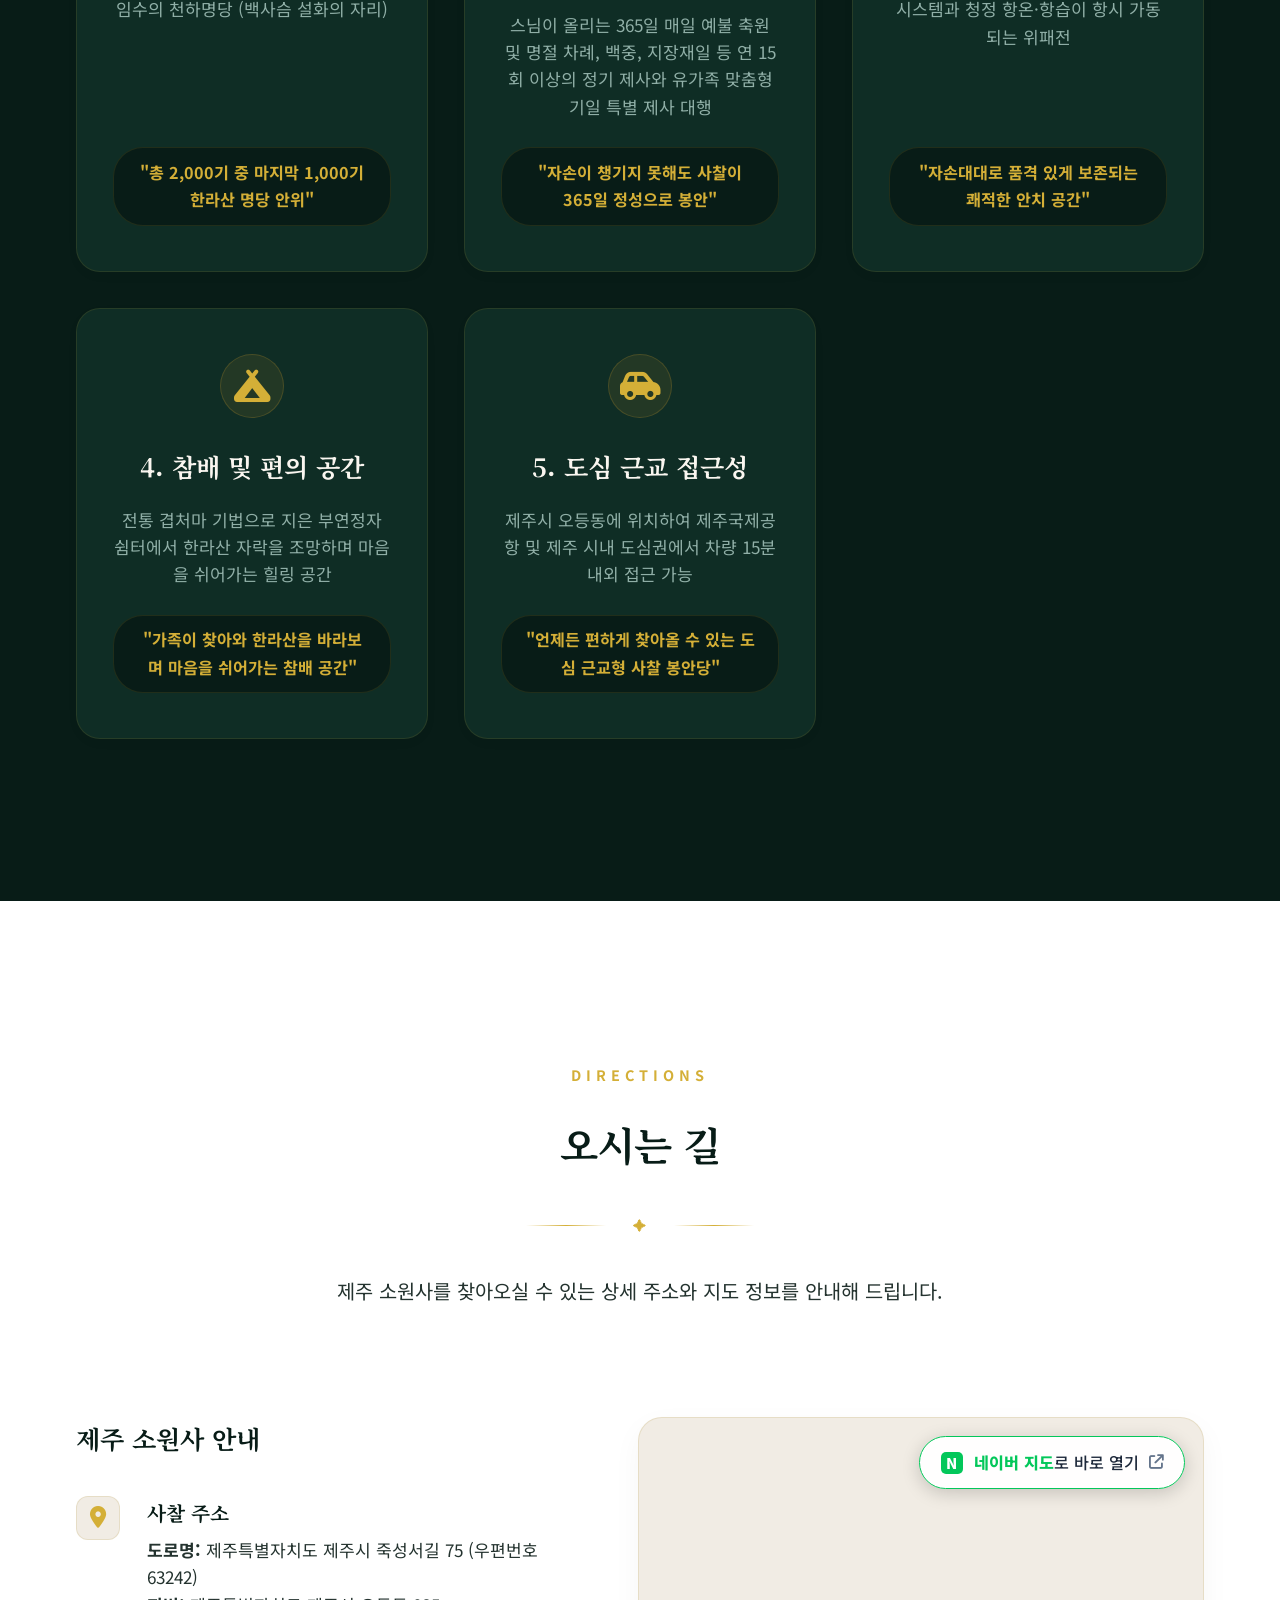
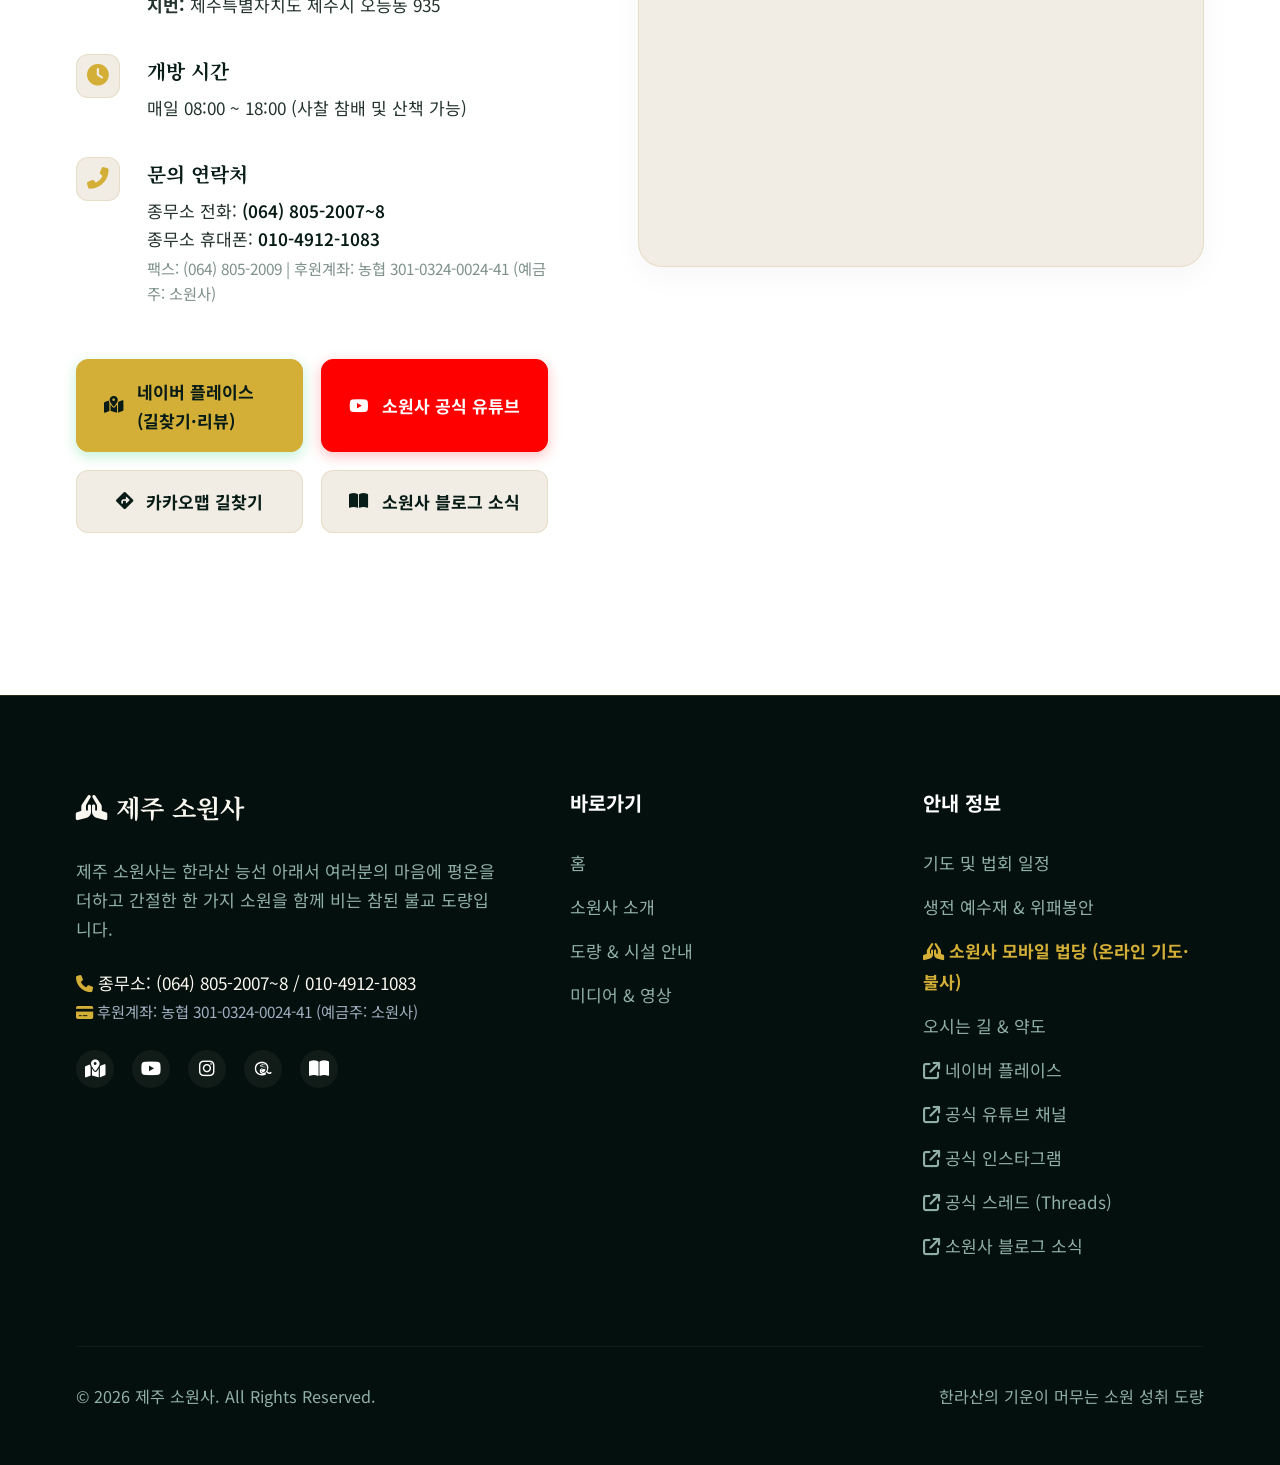
==== commit 93a9433d: "fix: update naver map direct link to https://naver.me/5PWo9Z4I" ====
--- a/index.html
+++ b/index.html
@@ -1345,7 +1345,7 @@
 
           <div class="location-actions">
 
-            <a href="https://naver.me/GTncELsO" target="_blank" class="action-btn primary naver-btn">
+            <a href="https://naver.me/5PWo9Z4I" target="_blank" class="action-btn primary naver-btn">
 
               <i class="fas fa-map-location-dot"></i> 네이버 플레이스 (길찾기·리뷰)
 
@@ -1395,7 +1395,7 @@
 
           <div class="map-naver-badge">
 
-            <a href="https://naver.me/GTncELsO" target="_blank" class="map-naver-link" title="네이버 지도에서 소원사 크게 보기">
+            <a href="https://naver.me/5PWo9Z4I" target="_blank" class="map-naver-link" title="네이버 지도에서 소원사 크게 보기">
 
               <span class="naver-icon-sq">N</span>
 
@@ -1467,7 +1467,7 @@
 
           <div class="footer-socials">
 
-            <a href="https://naver.me/GTncELsO" class="social-icon" target="_blank" title="네이버 플레이스"><i class="fas fa-map-location-dot"></i></a>
+            <a href="https://naver.me/5PWo9Z4I" class="social-icon" target="_blank" title="네이버 플레이스"><i class="fas fa-map-location-dot"></i></a>
 
             <a href="https://www.youtube.com/@jejusowonsa" class="social-icon" target="_blank" title="소원사 공식 유튜브"><i class="fab fa-youtube"></i></a>
 
@@ -1525,7 +1525,7 @@
 
             <li><a href="#location">오시는 길 & 약도</a></li>
 
-            <li><a href="https://naver.me/GTncELsO" target="_blank"><i class="fa-solid fa-arrow-up-right-from-square"></i> 네이버 플레이스</a></li>
+            <li><a href="https://naver.me/5PWo9Z4I" target="_blank"><i class="fa-solid fa-arrow-up-right-from-square"></i> 네이버 플레이스</a></li>
 
             <li><a href="https://www.youtube.com/@jejusowonsa" target="_blank"><i class="fa-solid fa-arrow-up-right-from-square"></i> 공식 유튜브 채널</a></li>
 
